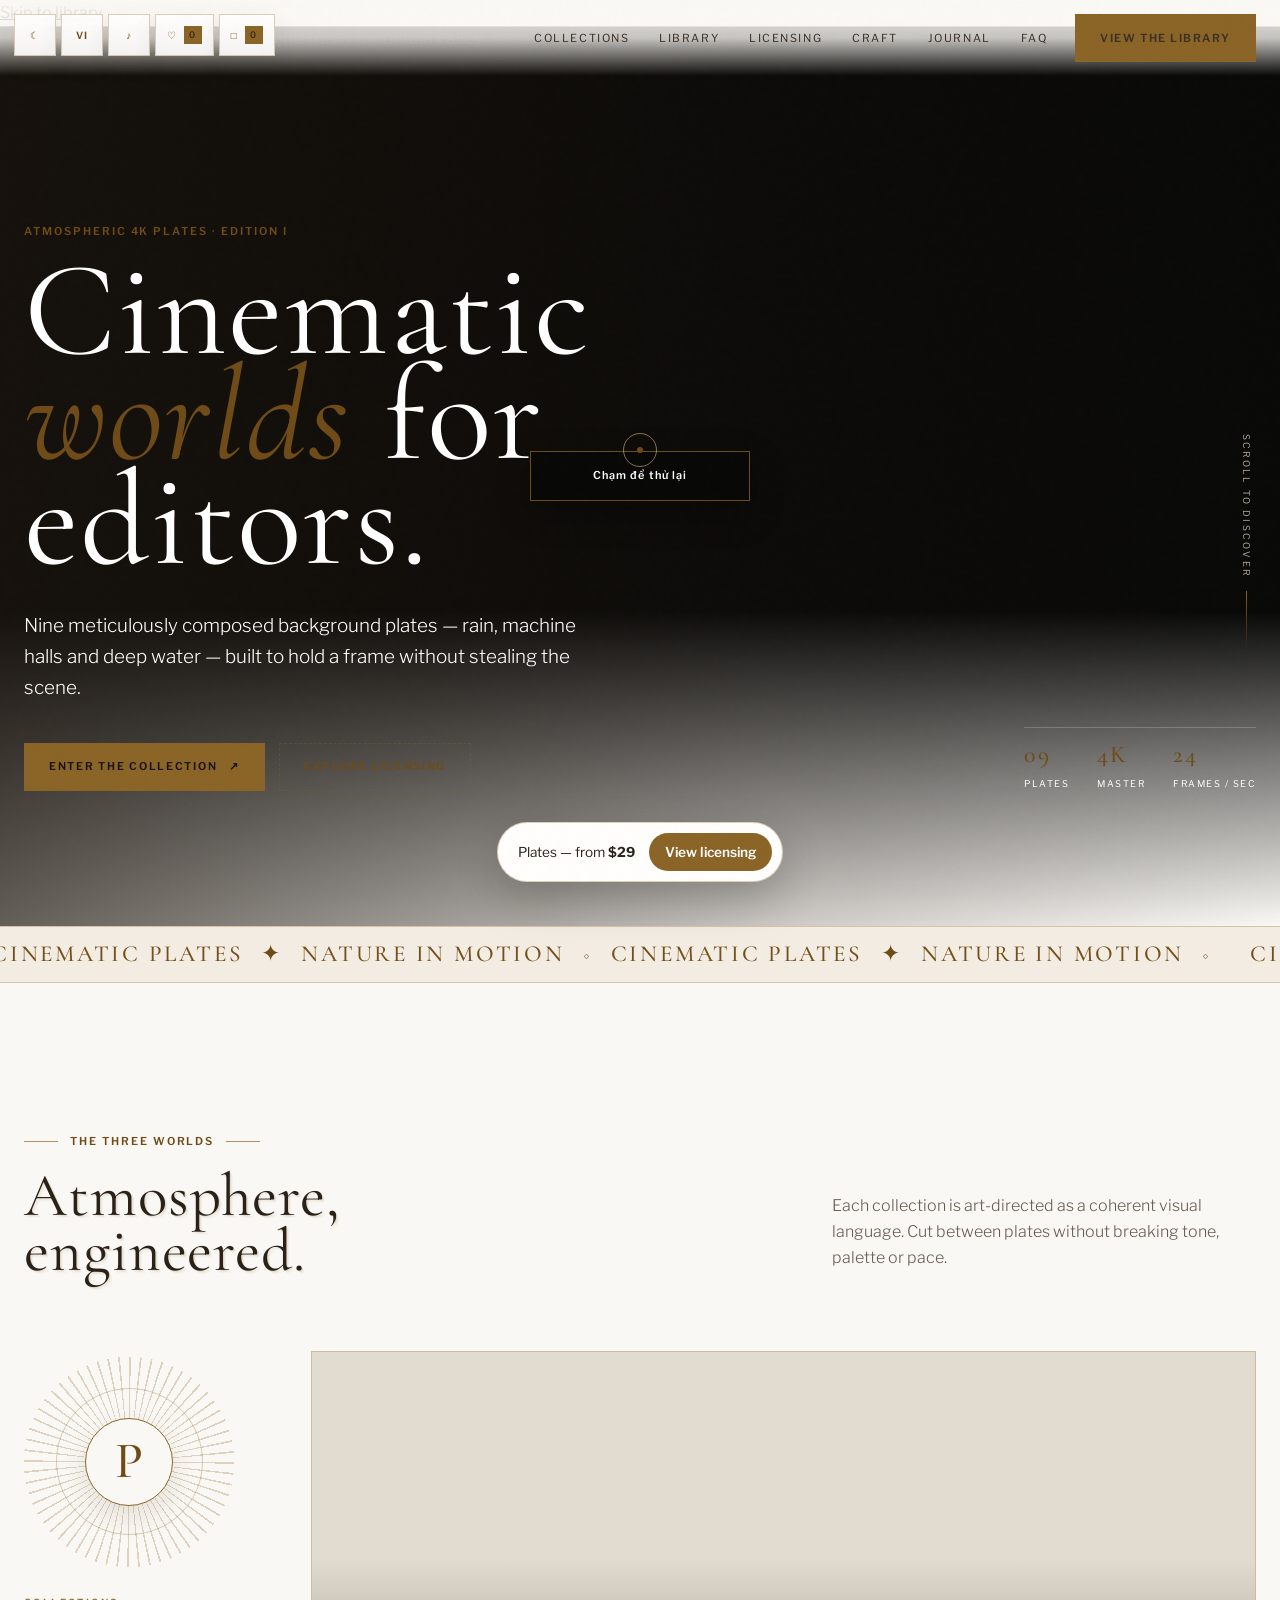
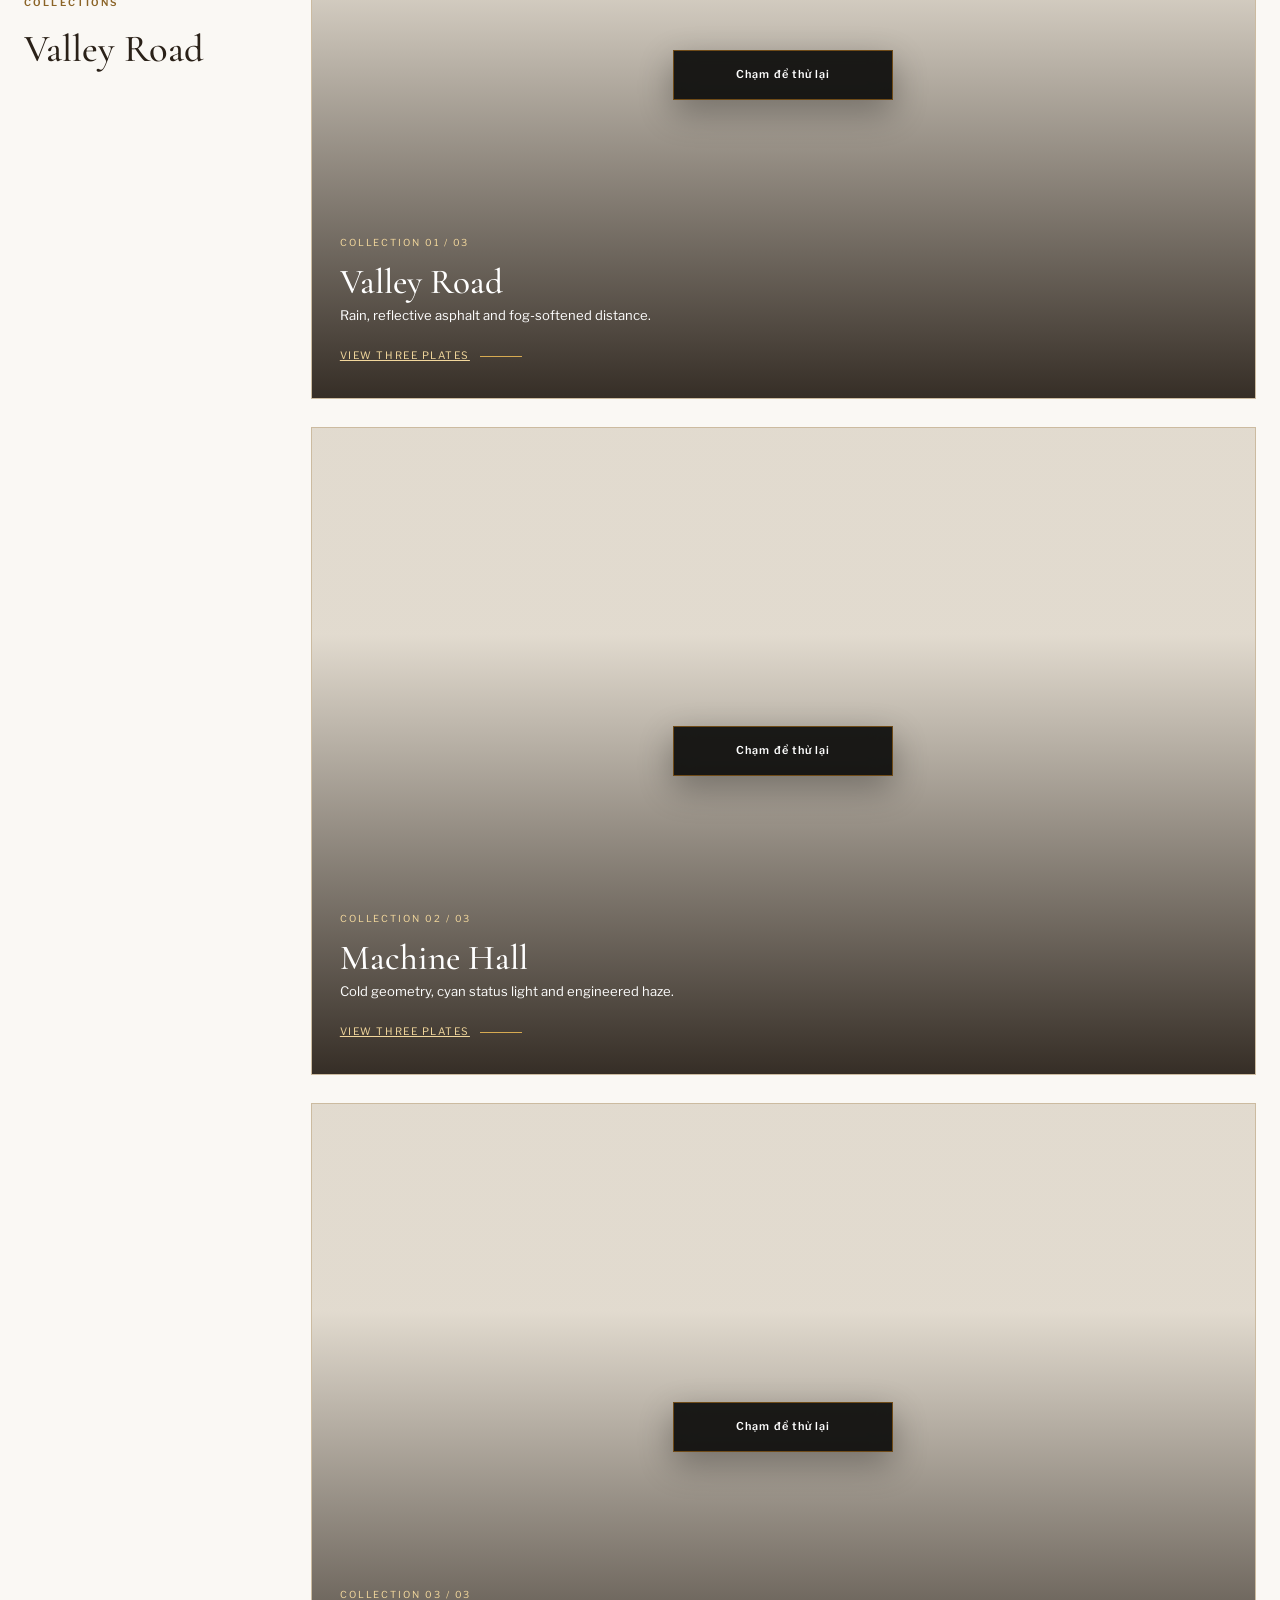
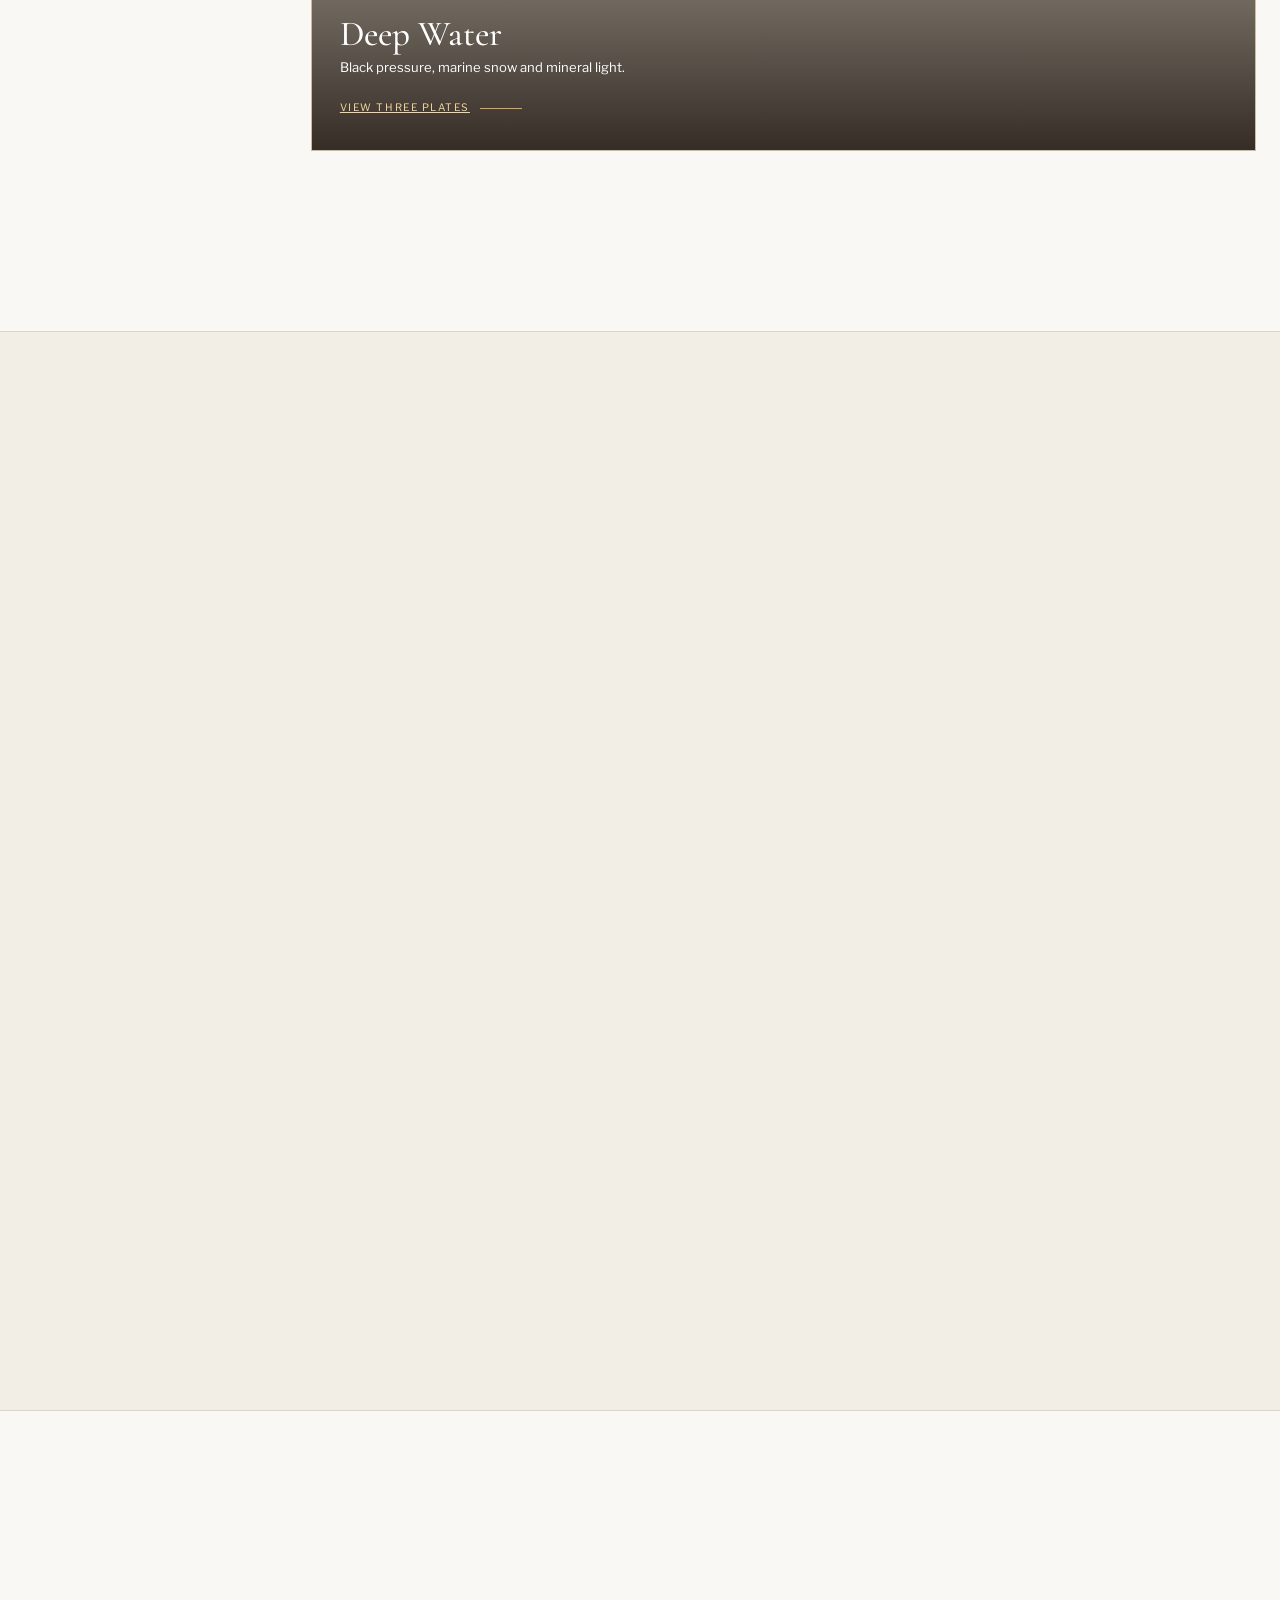
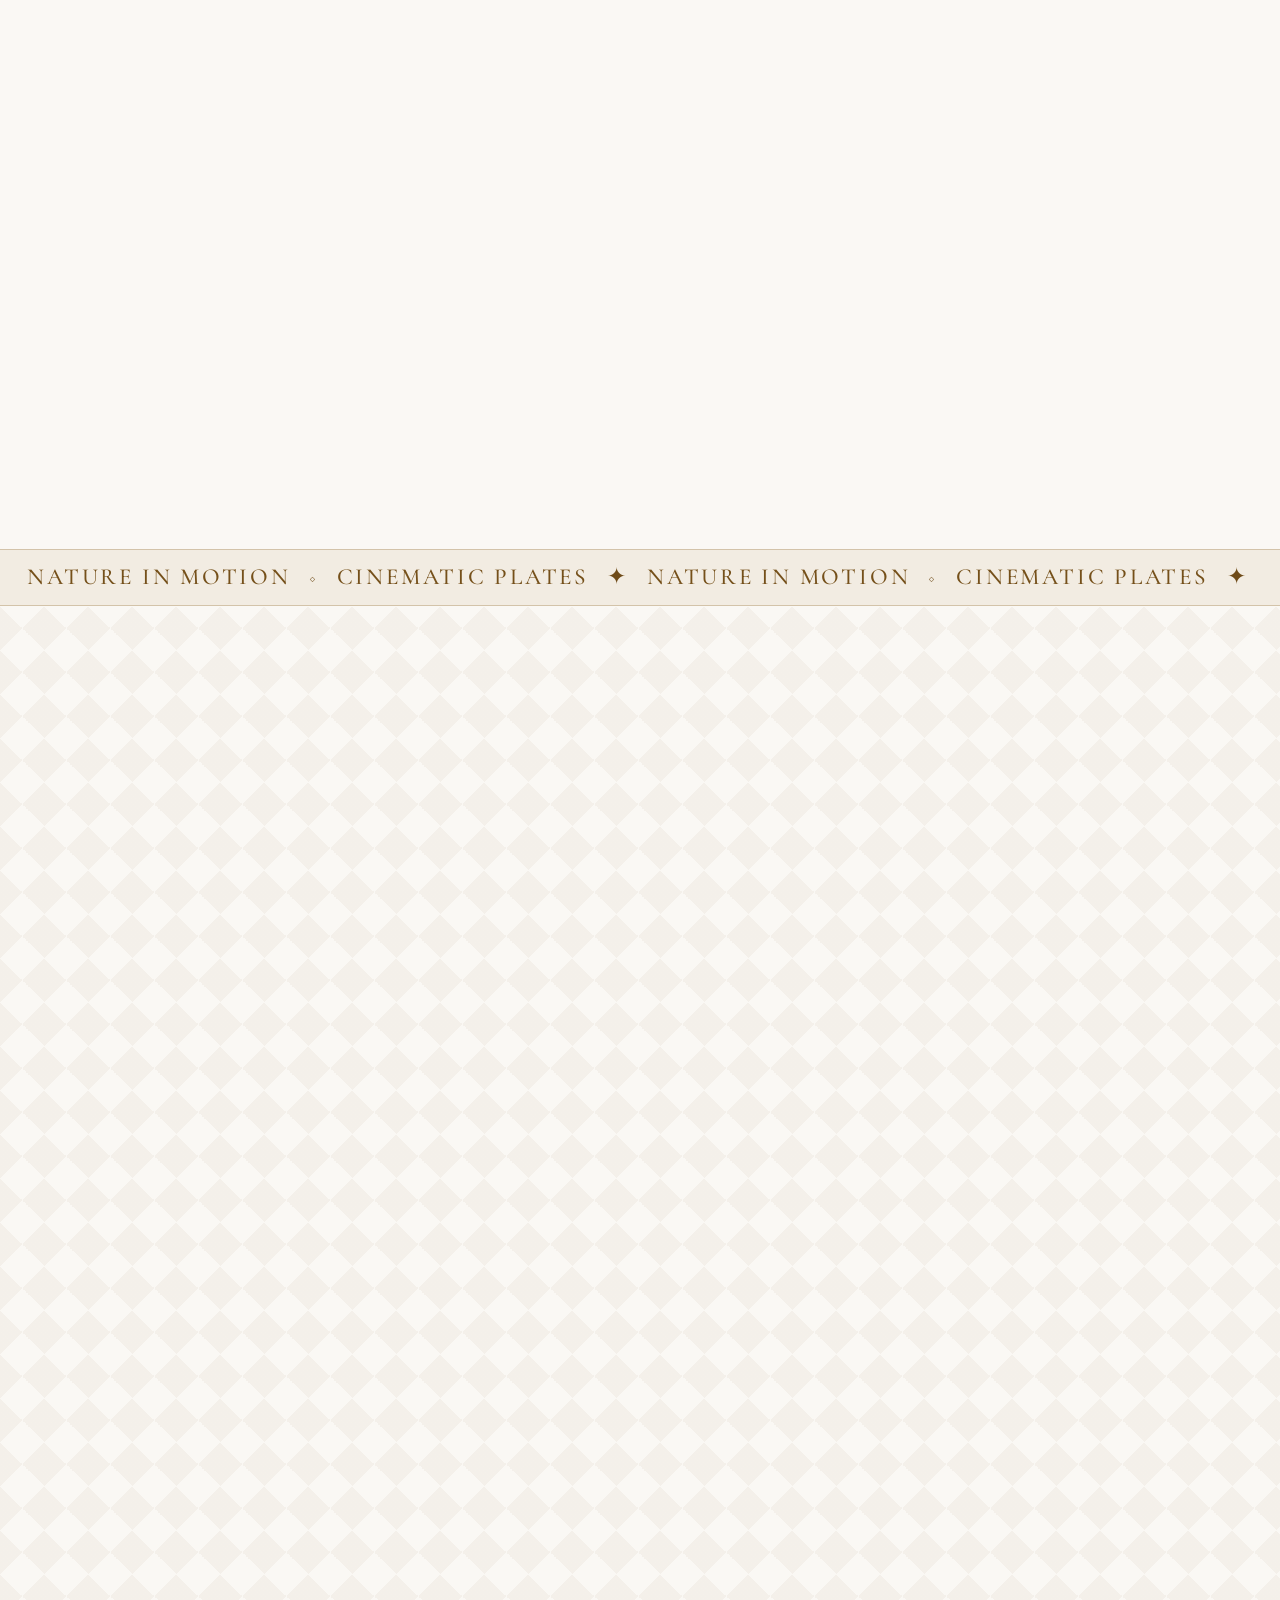
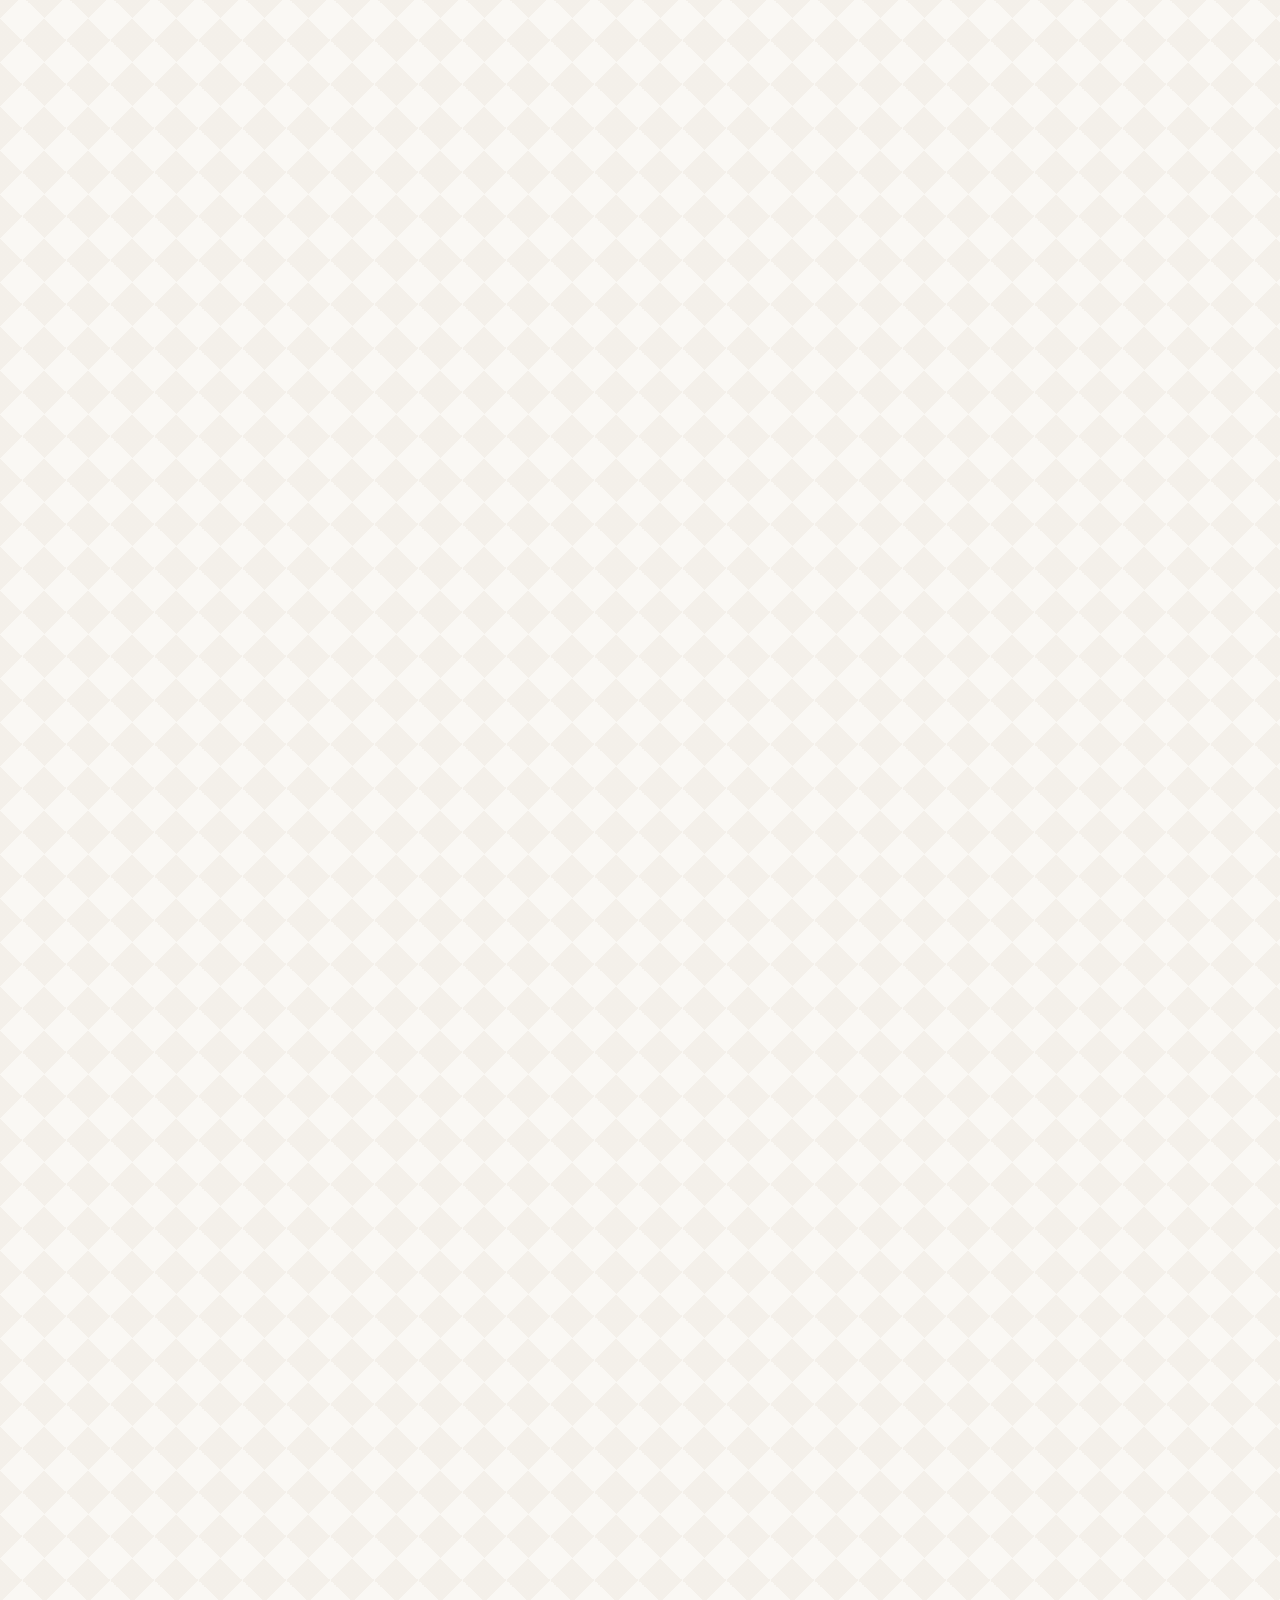
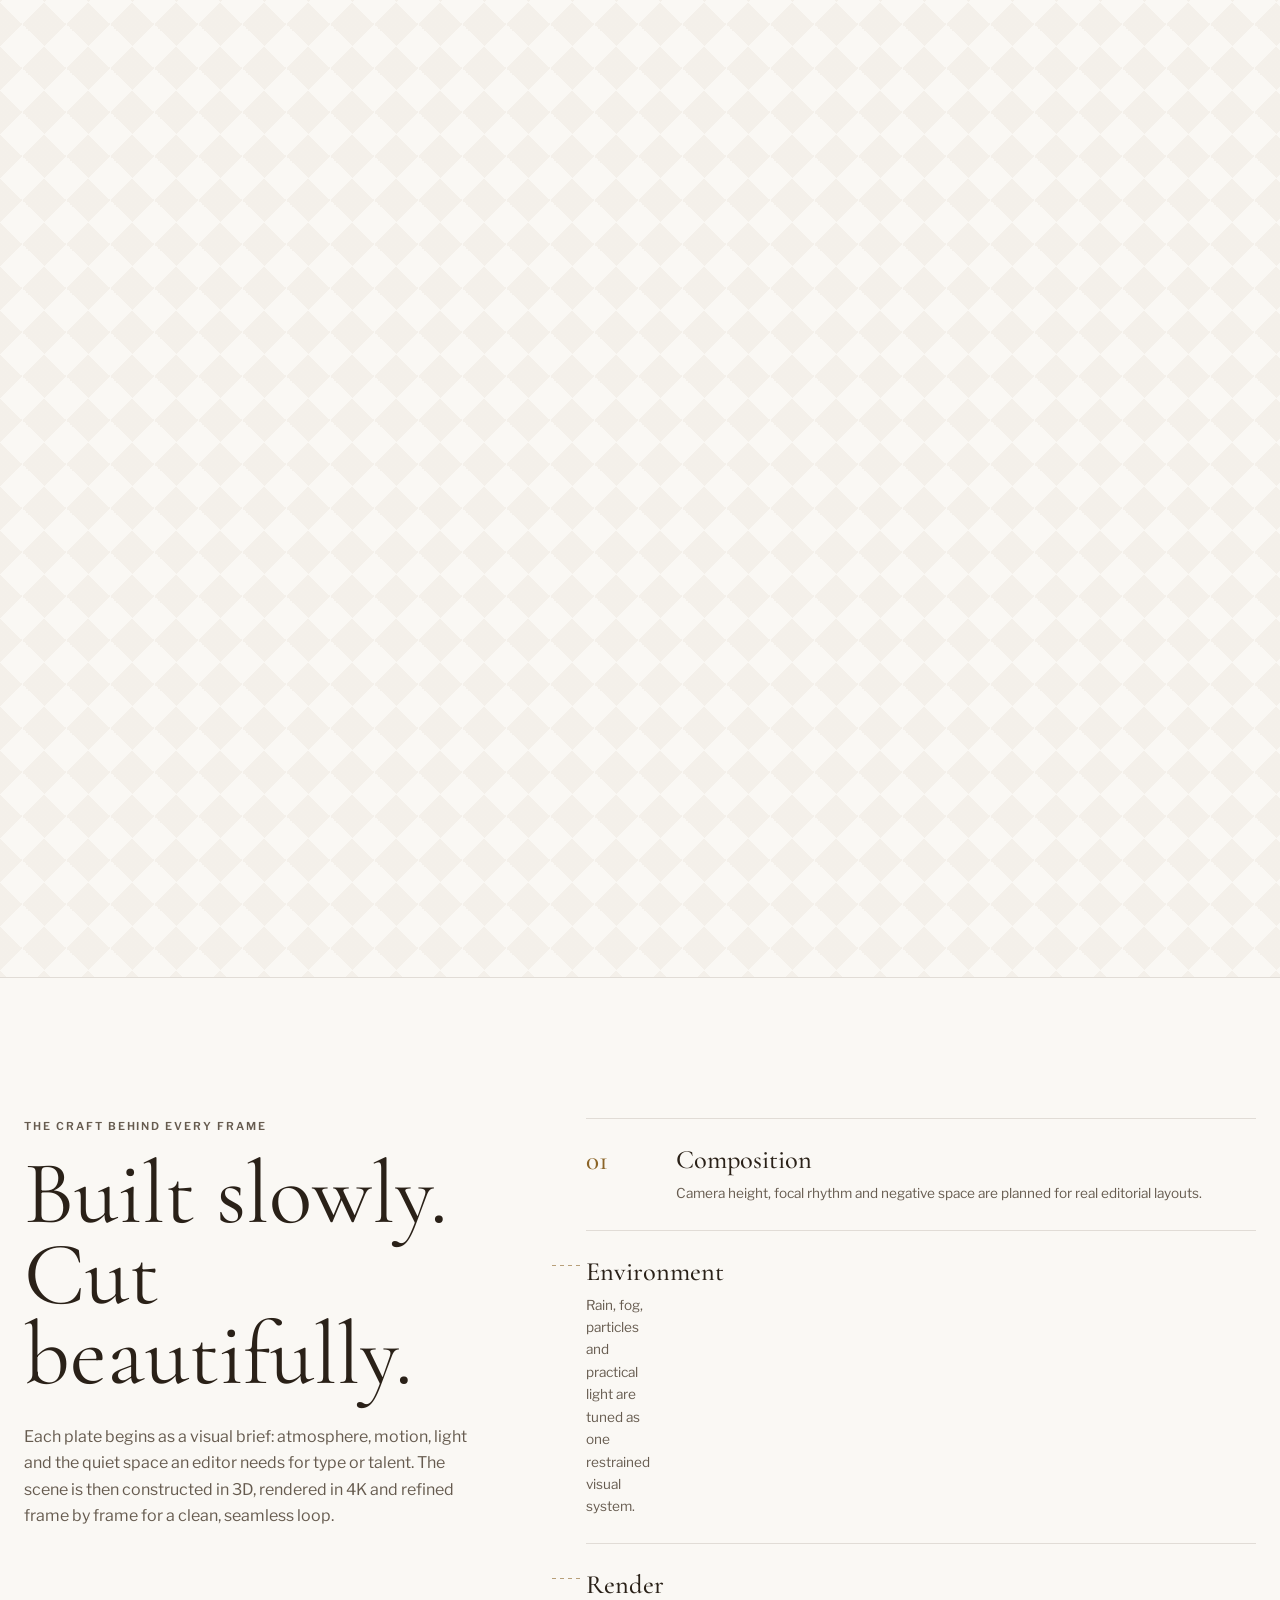
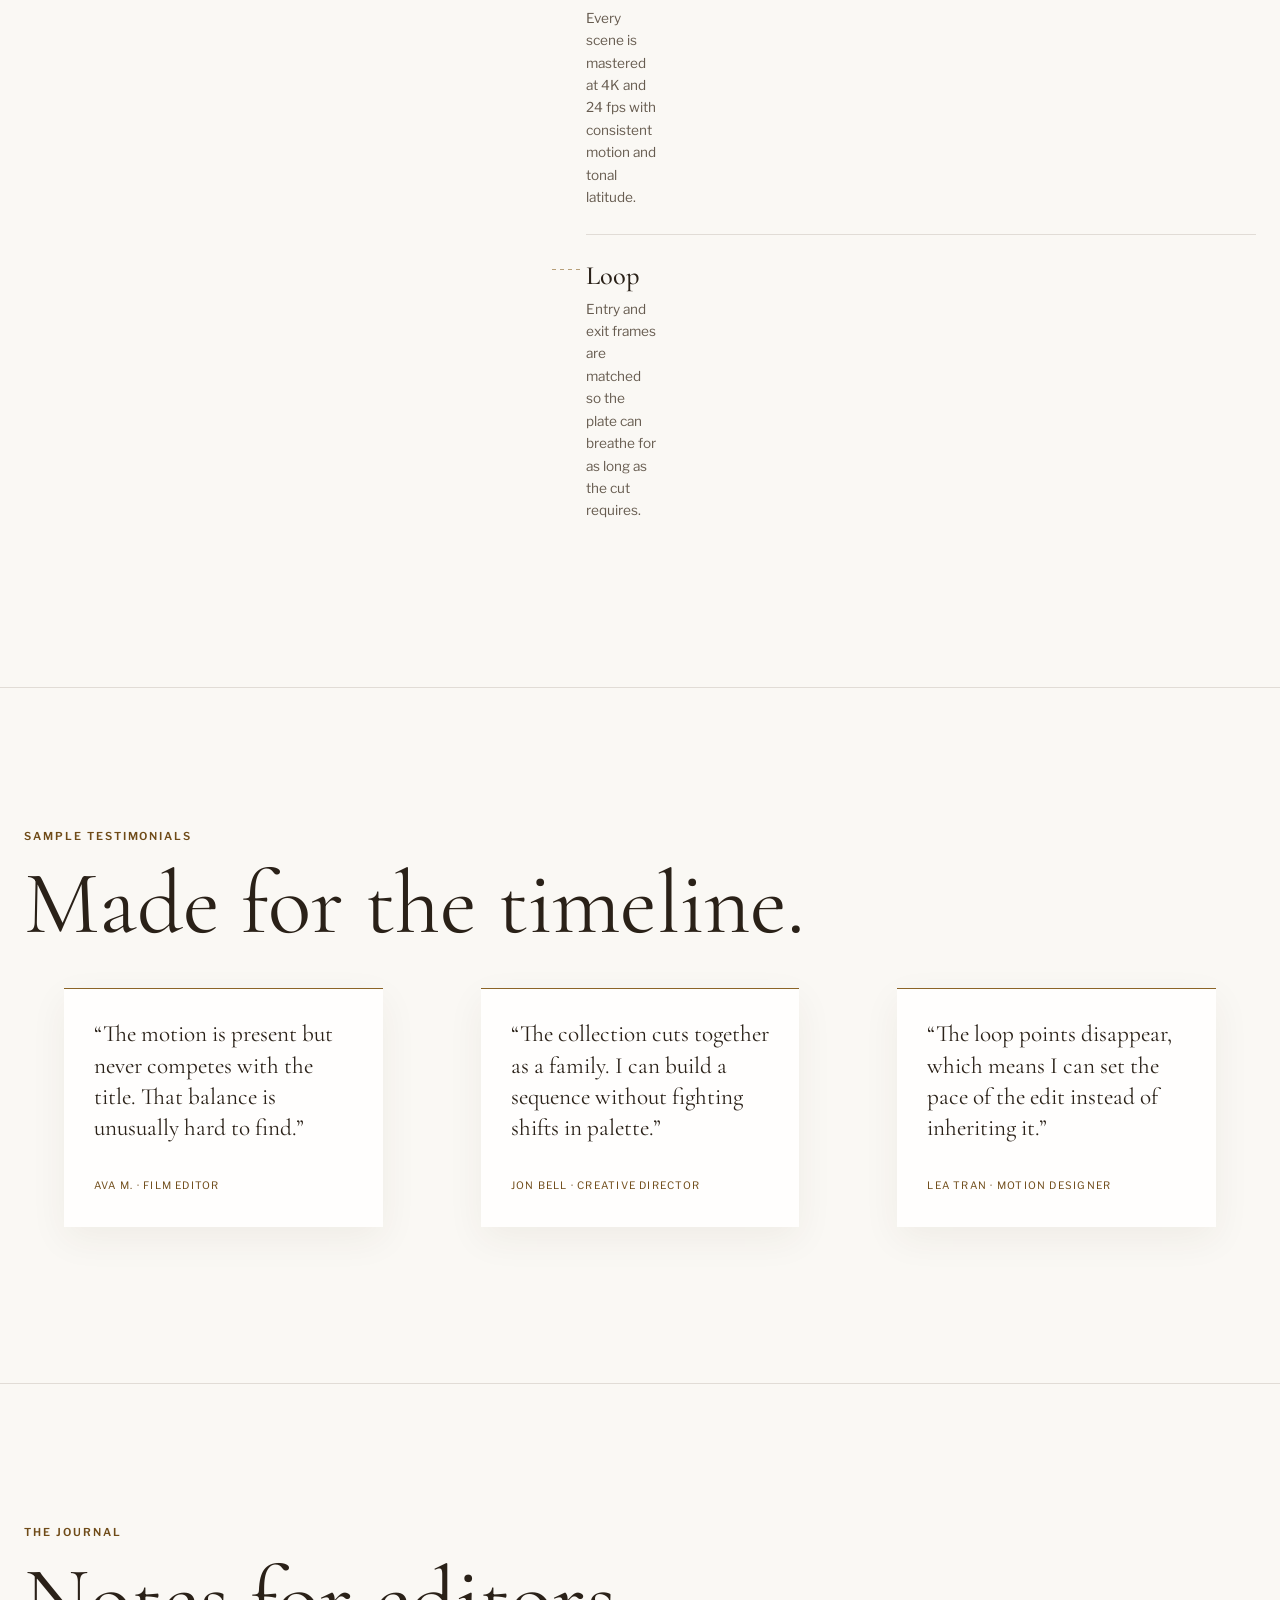
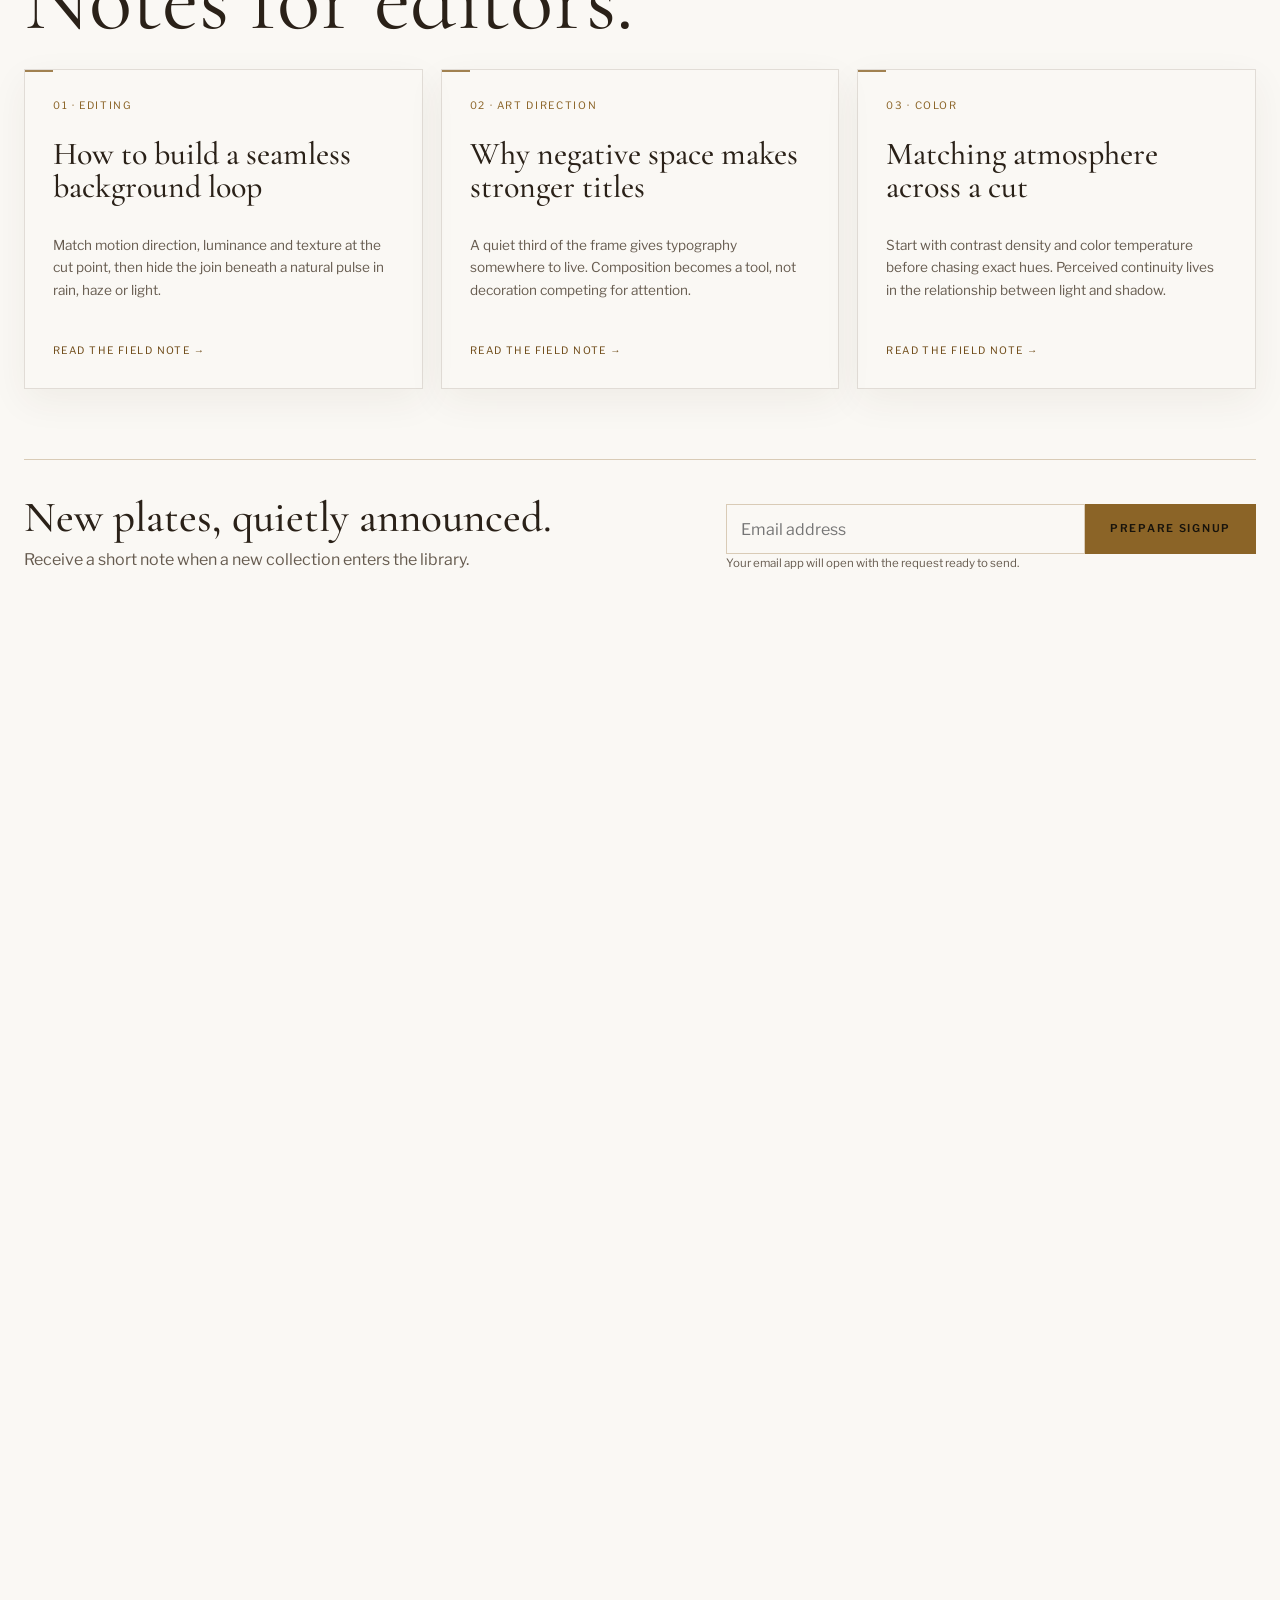
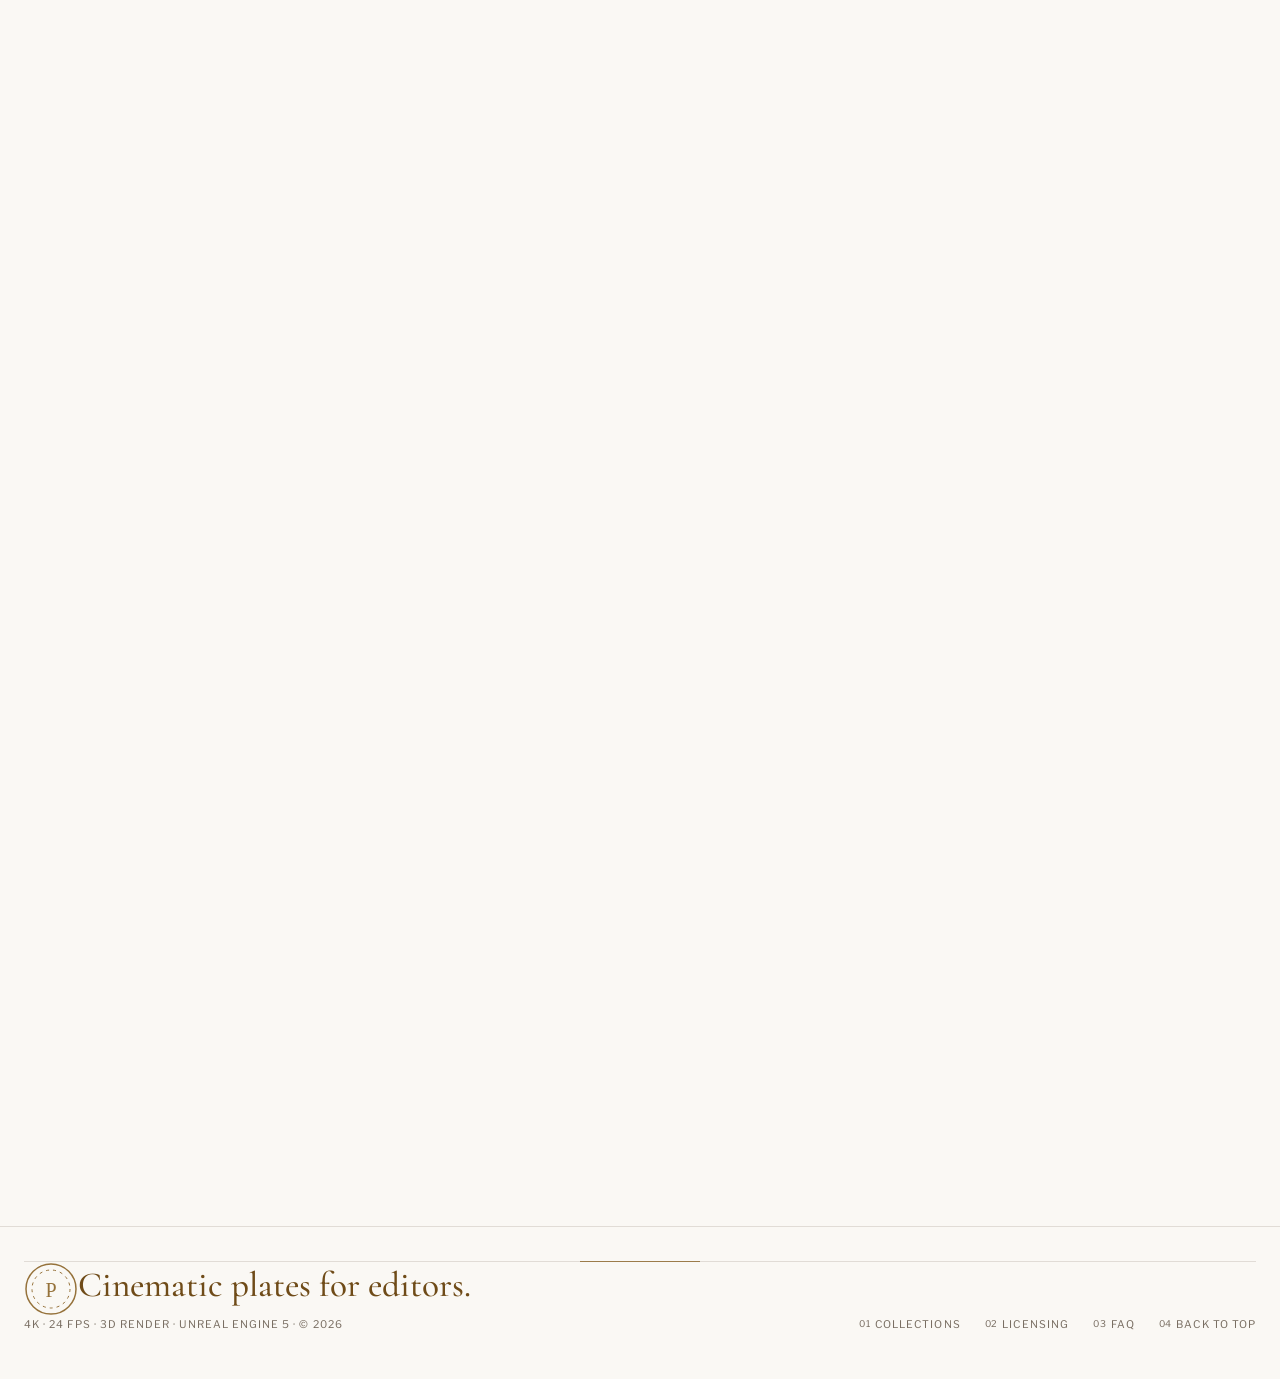
==== index.html @ 19893f73 "Plates batch #32: wire hunter32.css/js (100 improvements)" ====
<!doctype html>
<html lang="en" data-theme="light">
<head>
<meta charset="utf-8">
<meta name="viewport" content="width=device-width,initial-scale=1,viewport-fit=cover">
<meta name="color-scheme" content="light dark">
<meta name="theme-color" content="#faf8f4">
<link rel="manifest" href="assets/manifest.webmanifest">
<link rel="apple-touch-icon" href="https://files.catbox.moe/y71ohm.png">
<script>!function(){var a=document.documentElement,t=navigator.userAgent||"",i=navigator.userAgentData&&navigator.userAgentData.platform||navigator.platform||"",s=navigator.maxTouchPoints||0;a.classList.add("js");var e=/iPad|iPhone|iPod/i.test(t)||/Mac/i.test(i)&&s>1,o=/Android/i.test(t),n="linux";e?n="ios":o?n="android":/Win/i.test(i)||/Windows/i.test(t)?n="windows":/Mac/i.test(i)||/Macintosh/i.test(t)?n="macos":/Linux|X11/i.test(i+" "+t)&&(n="linux"),a.classList.add("os-"+n),(s>0||matchMedia("(pointer:coarse)").matches)&&a.classList.add("touch-device");var r=navigator.hardwareConcurrency||8,d=navigator.deviceMemory||8;(r<=4||d<=4)&&a.classList.add("low-power"),(r<=2||d<=2)&&a.classList.add("very-low-power")}();
</script>
<link rel="icon" href="data:,">
<title>Plates — Cinematic Backgrounds</title>
<meta name="description" content="A curated collection of cinematic 4K background plates: rain, machine halls and deep water, rendered in 3D for editors.">
<link rel="preconnect" href="https://fonts.googleapis.com">
<link rel="preconnect" href="https://fonts.gstatic.com" crossorigin>
<link href="https://fonts.googleapis.com/css2?family=Cormorant+Garamond:ital,wght@0,400;0,500;0,600;1,400&family=Libre+Franklin:wght@300;400;500;600&display=swap" rel="stylesheet">
<link rel="preload" as="image" href="https://files.catbox.moe/9992su.jpg" fetchpriority="high">

<style>:root{--bg:#11110f;--bg-2:#171612;--panel:#1c1b17;--panel-2:#24221c;--ink:#f4efe4;--muted:#aaa294;--faint:#777064;--gold:#d5b776;--gold-2:#f0dca8;--line:rgba(213,183,118,.22);--line-soft:rgba(244,239,228,.1);--shadow:rgba(0,0,0,.48);--serif:"Cormorant Garamond",Georgia,serif;--sans:"Libre Franklin",Helvetica,sans-serif;--ease:cubic-bezier(.2,.75,.25,1);--max:1240px;color-scheme:dark}@media(prefers-color-scheme:dark){:root{--bg:#080807;--bg-2:#0f0f0d;--panel:#151410;--panel-2:#1d1b16;--ink:#f6f0e4;--muted:#aaa294;--shadow:rgba(0,0,0,.62)}}*{box-sizing:border-box}html{scroll-behavior:smooth;scroll-padding-top:80px}html.lenis{height:auto}.lenis.lenis-smooth{scroll-behavior:auto}.lenis.lenis-stopped{overflow:hidden}html.os-ios,html.os-macos{--sans:-apple-system,BlinkMacSystemFont,"SF Pro Text","SF Pro Display","Helvetica Neue",sans-serif}html.os-android{--sans:Roboto,"Noto Sans",sans-serif}html.os-windows{--sans:"Segoe UI",Tahoma,sans-serif}body{margin:0;background:var(--bg);color:var(--ink);font-family:var(--sans);font-size:16px;line-height:1.65;-webkit-font-smoothing:antialiased;overflow-x:hidden}body::before{content:"";position:fixed;inset:0;z-index:999;pointer-events:none;opacity:.045;background-image:url("data:image/svg+xml,%3Csvg viewBox='0 0 160 160' xmlns='http://www.w3.org/2000/svg'%3E%3Cfilter id='n'%3E%3CfeTurbulence type='fractalNoise' baseFrequency='.82' numOctaves='3' stitchTiles='stitch'/%3E%3C/filter%3E%3Crect width='100%25' height='100%25' filter='url(%23n)' opacity='.72'/%3E%3C/svg%3E")}::selection{background:var(--gold);color:#15120b}a{color:inherit}button,input{font:inherit}button{color:inherit}.shell{width:min(var(--max),calc(100% - 48px));margin:auto}.eyebrow{margin:0 0 18px;color:var(--gold-2);font-size:.68rem;font-weight:600;letter-spacing:.24em;text-transform:uppercase}.rule{height:1px;background:linear-gradient(90deg,var(--gold),transparent 75%)}#progress{position:fixed;z-index:300;top:0;left:0;width:100%;height:2px;transform:scaleX(0);transform-origin:left;background:linear-gradient(90deg,#9b7636,var(--gold-2));box-shadow:0 0 14px rgba(213,183,118,.7)}#preloader{position:fixed;inset:0;z-index:1000;display:grid;place-items:center;background:#080807;transition:opacity .6s var(--ease)}.loaded #preloader{opacity:0;visibility:hidden;pointer-events:none}.loader-inner{text-align:center;width:min(360px,70vw)}.loader-line{height:1px;background:#2b261c;margin:24px 0;overflow:hidden}.loader-line span{display:block;height:100%;width:100%;background:var(--gold);transform:scaleX(0);transform-origin:left;animation:loader-sweep 1.1s var(--ease) infinite}.loader-label{font-size:.62rem;letter-spacing:.32em;text-transform:uppercase;color:#8f8778}@keyframes loader-sweep{50%{transform:scaleX(1);transform-origin:left}51%{transform-origin:right}100%{transform:scaleX(0);transform-origin:right}}.cursor-dot,.cursor-ring{position:fixed;top:0;left:0;border-radius:50%;pointer-events:none;z-index:1100;display:none;transform:translate3d(var(--cx,0),var(--cy,0),0) scale(var(--cs,1));transition:opacity .2s}.cursor-dot{width:6px;height:6px;background:var(--gold-2)}.cursor-ring{width:34px;height:34px;border:1px solid rgba(213,183,118,.6)}.cursor-ring.active{--cs:1.7;background:rgba(213,183,118,.08)}@media(pointer:fine){.cursor-dot,.cursor-ring{display:block}a,body,button{cursor:none}}.nav{position:fixed;z-index:200;top:0;left:0;right:0;padding-top:env(safe-area-inset-top);background:linear-gradient(180deg,rgba(8,8,7,.9),rgba(8,8,7,.64),transparent);transition:transform .45s var(--ease)}.nav.hide{transform:translateY(-110%)}.nav-inner{width:min(var(--max),calc(100% - 48px));height:76px;margin:auto;display:flex;align-items:center;justify-content:flex-end;gap:28px}.nav-links{display:flex;gap:30px;align-items:center}.nav a{text-decoration:none;font-size:.69rem;letter-spacing:.14em;text-transform:uppercase;color:rgba(246,240,228,.72);position:relative}.nav-links a::after{content:"";position:absolute;left:0;bottom:-7px;width:100%;height:1px;background:var(--gold);transform:scaleX(0);transform-origin:right;transition:transform .4s var(--ease)}.nav-links a:hover::after{transform:scaleX(1);transform-origin:left}.menu-btn{display:none;background:0 0;border:0;padding:10px;font-size:.7rem;letter-spacing:.14em;text-transform:uppercase}.btn{display:inline-flex;align-items:center;justify-content:center;gap:12px;min-height:48px;padding:0 24px;border:1px solid var(--gold);background:var(--gold);color:#17130c;text-decoration:none;text-transform:uppercase;font-size:.67rem;font-weight:600;letter-spacing:.16em;position:relative;overflow:hidden;transition:transform .35s var(--ease)}.btn::before{content:"";position:absolute;inset:0;background:#15130e;transform:translateY(102%);transition:transform .4s var(--ease)}.btn i,.btn span{position:relative;z-index:2;font-style:normal}.btn:hover{color:var(--gold-2);box-shadow:0 0 28px rgba(213,183,118,.2)}.btn:hover::before{transform:none}.btn.ghost{background:0 0;color:var(--gold-2);border-color:var(--line)}.btn.ghost::before{background:rgba(213,183,118,.09)}@media(hover:hover) and (pointer:fine){html:not(.touch-device):not(.low-power) .btn::after{content:"";position:absolute;z-index:1;top:-55%;left:-42%;width:24%;height:210%;pointer-events:none;opacity:.32;background:linear-gradient(90deg,transparent,rgba(255,236,190,.76),rgba(244,210,139,.42),transparent);transform:translate3d(-210%,0,0) skewX(-18deg);transition:transform .62s cubic-bezier(.22,.72,.25,1);will-change:transform}html:not(.touch-device):not(.low-power) .btn:hover::after{transform:translate3d(720%,0,0) skewX(-18deg)}}@media(prefers-reduced-motion:reduce){.btn::after{content:none!important;display:none!important}}html.os-android .btn,html.os-android button{position:relative;overflow:hidden}html.os-android .ripple-wave{position:absolute;z-index:2;width:14px;height:14px;border-radius:50%;pointer-events:none;background:rgba(255,255,255,.32);transform:translate(-50%,-50%) scale(0);animation:android-ripple .48s ease-out forwards}@keyframes android-ripple{to{transform:translate(-50%,-50%) scale(14);opacity:0}}html.touch-device{scroll-padding-top:calc(64px + env(safe-area-inset-top))}html.touch-device *{-webkit-tap-highlight-color:transparent}html.touch-device a,html.touch-device button,html.touch-device summary{display:inline-flex;align-items:center;min-height:44px;touch-action:manipulation}html.touch-device .cursor-dot,html.touch-device .cursor-ring{display:none!important}html.touch-device .clip-card:hover img,html.touch-device .collection:hover img{transform:none;filter:saturate(.72)}html.touch-device .clip-card:hover{transform:none}html.touch-device .clip-card:active img,html.touch-device .collection:active img{filter:saturate(.96)}html.low-power #particles{display:none!important}html.low-power .hero-media img{animation:none}html.low-power .hero-media::before,html.low-power .stack-panel::before{display:none!important}html.low-power .stack-panel{border-color:rgba(213,183,118,.58)}html.os-ios .nav-inner{padding-left:max(24px,env(safe-area-inset-left));padding-right:max(24px,env(safe-area-inset-right))}html.os-ios footer{padding-bottom:calc(44px + env(safe-area-inset-bottom))}@media(hover:none){.btn:hover{color:#17130c;box-shadow:none}.btn.ghost:hover{color:var(--gold-2)}.btn:hover::before{transform:translateY(102%)}.btn:active::before{transform:none}.btn:active{color:var(--gold-2)}.collection:hover img{transform:none;filter:saturate(.72)}.clip-card:hover .clip-visual{border-color:var(--line-soft);box-shadow:none}}.hero{min-height:100svh;position:relative;display:grid;align-items:end;overflow:hidden}.hero-media{position:absolute;inset:0;clip-path:inset(0 round 0);background:#090908}.hero-media img,.hero-media video{width:100%;height:100%;object-fit:cover;filter:saturate(.78) contrast(1.08)}.hero-media img{transform:scale(1.08);animation:kenburns 18s ease-in-out infinite alternate}.hero-media video{position:absolute;inset:0;z-index:1;opacity:0;transition:opacity .55s var(--ease)}.hero-media video.is-ready{opacity:1}.hero-media::before{content:"";position:absolute;inset:0;z-index:2;pointer-events:none;opacity:.05;background-image:url("data:image/svg+xml,%3Csvg width='160' height='160' viewBox='0 0 160 160' xmlns='http://www.w3.org/2000/svg'%3E%3Cfilter id='film'%3E%3CfeTurbulence type='fractalNoise' baseFrequency='.78' numOctaves='3' seed='17' stitchTiles='stitch'/%3E%3C/filter%3E%3Crect width='100%25' height='100%25' filter='url(%23film)' opacity='.78'/%3E%3C/svg%3E");background-repeat:repeat;background-size:160px 160px}.hero-media::after{z-index:2}.hero-media img{position:relative;z-index:0}@keyframes kenburns{to{transform:scale(1.2) translate3d(-1.5%,1%,0)}}.hero-media::after{content:"";position:absolute;inset:0;background:linear-gradient(90deg,rgba(5,6,6,.8) 0,rgba(5,6,6,.38) 55%,rgba(5,6,6,.1)),linear-gradient(0deg,var(--bg) 0,transparent 34%,rgba(0,0,0,.22) 100%)}#particles{position:absolute;inset:0;width:100%;height:100%;z-index:1;pointer-events:none;opacity:.8}.hero-content{position:relative;z-index:2;width:min(var(--max),calc(100% - 48px));margin:auto;padding:170px 0 12vh}.hero-copy{max-width:820px}.hero h1{margin:0;font:400 clamp(4.6rem,10.5vw,9.6rem)/.78 var(--serif);letter-spacing:-.045em;text-wrap:balance}.hero h1 em{font-weight:400;color:var(--gold-2)}.hero-sub{max-width:560px;margin:36px 0 40px;color:#c4bcae;font-size:clamp(.98rem,1.6vw,1.18rem);font-weight:300}.hero-actions{display:flex;gap:14px;flex-wrap:wrap}.hero-index{position:absolute;right:0;bottom:12vh;display:grid;grid-template-columns:repeat(3,auto);gap:28px;border-top:1px solid rgba(255,255,255,.2);padding-top:15px;color:#c9c1b3}.hero-index strong{font:500 1.5rem/1 var(--serif);color:var(--gold-2)}.hero-index span{display:block;font-size:.58rem;letter-spacing:.16em;text-transform:uppercase;margin-top:6px}.scroll-cue{position:absolute;right:2px;top:45%;writing-mode:vertical-rl;font-size:.58rem;letter-spacing:.24em;text-transform:uppercase;color:#afa798}.scroll-cue::after{content:"";display:inline-block;width:1px;height:58px;background:linear-gradient(var(--gold),transparent);margin-top:14px}.marquee{overflow:hidden;border-block:1px solid var(--line-soft);background:#080807;padding:16px 0}.marquee-track{display:flex;width:max-content}.marquee-segment{flex:none;white-space:nowrap;padding-right:1.7rem;font:500 clamp(1.05rem,1.8vw,1.45rem)/1 var(--serif);letter-spacing:.12em;text-transform:uppercase;color:var(--gold)}.marquee-segment b{color:var(--gold-2);font-weight:400;margin:0 .65rem}.btn-magnetic{transition:transform .35s var(--ease)}.section{padding:150px 0}.contact,.faq,.fly-section,.section,.stack-zone{content-visibility:auto;contain-intrinsic-size:900px}.motion-reveal{opacity:0;transform:translate3d(0,38px,0);transition:opacity .85s var(--ease),transform .85s var(--ease)}.motion-reveal.is-visible{opacity:1;transform:translate3d(0,0,0)}.section-head{display:grid;grid-template-columns:minmax(0,1.25fr) minmax(260px,.75fr);gap:8vw;align-items:end;margin-bottom:72px}.section h2{margin:0;font:400 clamp(3.2rem,7vw,6.4rem)/.9 var(--serif);letter-spacing:-.04em;max-width:11ch}.section-copy{margin:0 0 7px;color:var(--muted);font-weight:300;max-width:47ch}.split-word{display:inline-block;transform-style:preserve-3d}.collections{padding-bottom:180px}.collections-stage{display:grid;grid-template-columns:minmax(210px,.34fr) minmax(0,1.66fr);gap:clamp(34px,6vw,88px);align-items:start}.collections-dial{--dial-progress:0;--dial-index:0;--dial-rotation:0deg;position:sticky;top:112px;display:grid;gap:28px;align-content:start;padding-top:6px;z-index:4}.dial-face{position:relative;width:min(100%,210px);aspect-ratio:1;border-radius:50%;background:repeating-conic-gradient(from -90deg,rgba(139,100,39,.26) 0 1deg,transparent 1deg 6deg)}.dial-fill{position:absolute;inset:0;border-radius:inherit;background:repeating-conic-gradient(from -90deg,var(--gold) 0 1deg,transparent 1deg 6deg);-webkit-mask:conic-gradient(from -90deg,#000 calc(var(--dial-progress)*1turn),transparent 0),radial-gradient(farthest-side,transparent calc(100% - 10px),#000 calc(100% - 9px));-webkit-mask-composite:source-in;mask:conic-gradient(from -90deg,#000 calc(var(--dial-progress)*1turn),transparent 0),radial-gradient(farthest-side,transparent calc(100% - 10px),#000 calc(100% - 9px));mask-composite:intersect}.dial-face::after{content:"";position:absolute;inset:15%;border:1px solid var(--line);border-radius:50%}.dial-medallion{position:absolute;inset:29%;display:grid;place-items:center;border-radius:50%;border:1px solid var(--gold);background:var(--bg);box-shadow:0 10px 28px var(--shadow);transform:rotate(var(--dial-rotation));transition:transform .15s linear}.dial-medallion span{font:500 clamp(2rem,4vw,3.2rem)/1 var(--serif);color:var(--gold-2)}.dial-copy{display:grid;gap:10px}.dial-kicker{font-size:.61rem;font-weight:600;letter-spacing:.22em;text-transform:uppercase;color:var(--gold)}.dial-name-window{height:56px;overflow:hidden}.dial-name-track{transform:translate3d(0,calc(var(--dial-index)*-56px),0);transition:transform .65s var(--ease)}.dial-name-track span{height:56px;display:flex;align-items:center;font:500 clamp(1.85rem,3vw,2.6rem)/1 var(--serif);color:var(--ink)}.dial-static-list{display:none;list-style:none;padding:0;margin:0;gap:8px}.dial-static-list li{font:500 1.35rem/1.1 var(--serif);color:var(--ink)}.dial-static-list li::before{content:"0" counter(list-item);display:inline-block;width:28px;font:500 .58rem var(--sans);letter-spacing:.12em;color:var(--gold)}.collections-stage .collection-grid{grid-template-columns:1fr;gap:28px}.collections-stage .collection{min-height:min(72vh,720px)}.collection-grid{display:grid;grid-template-columns:repeat(3,1fr);gap:18px}.collection{position:relative;min-height:580px;overflow:hidden;border:1px solid var(--line-soft);background:#111}.collection img,.collection-video{position:absolute;inset:-8%;width:116%;height:116%;object-fit:cover;filter:saturate(.78);transition:transform .8s var(--ease),opacity .5s var(--ease)}.collection-video{z-index:1;opacity:0;pointer-events:none}.collection-video.is-ready{opacity:1}.inline-video-prompt{position:absolute;z-index:4;right:14px;top:14px;min-height:42px;padding:0 13px;border:1px solid rgba(255,255,255,.28);background:rgba(8,8,7,.72);color:#fff;font-size:.6rem;letter-spacing:.12em;text-transform:uppercase;backdrop-filter:blur(9px)}.inline-video-prompt[hidden]{display:none}.inline-video-prompt.error-state,.video-retry{position:absolute;z-index:6;left:50%;right:auto;top:50%;transform:translate(-50%,-50%);min-width:min(220px,calc(100% - 30px));min-height:50px;padding:0 18px;border:1px solid var(--gold-2);background:rgba(8,8,7,.9);color:#fff;font-size:.68rem;font-weight:600;letter-spacing:.1em;text-transform:none;white-space:nowrap;box-shadow:0 12px 34px rgba(0,0,0,.32);backdrop-filter:blur(10px)}.video-retry[hidden]{display:none}.inline-video-prompt.error-state:active,.video-retry:active{background:var(--gold);color:#17130c}.collection::after{content:"";z-index:1;position:absolute;inset:0;background:linear-gradient(0deg,rgba(5,5,4,.92),rgba(5,5,4,.06) 65%)}.collection:hover .collection-video,.collection:hover img{transform:scale(1.045);filter:saturate(.98)}.collection-content{position:absolute;z-index:2;inset:auto 28px 30px}.collection-num{font-size:.6rem;letter-spacing:.2em;color:var(--gold-2)}.collection h3{margin:10px 0 5px;font:500 2.2rem/1 var(--serif)}.collection p{margin:0;color:#c3bbad;font-size:.82rem}.collection .view{margin-top:22px;display:inline-flex;gap:10px;align-items:center;color:var(--gold-2);font-size:.64rem;text-transform:uppercase;letter-spacing:.15em}.collection .view::after{content:"";width:42px;height:1px;background:var(--gold)}html.touch-device .collections-stage{display:block}html.touch-device .collections-dial{position:relative;top:auto;grid-template-columns:112px minmax(0,1fr);align-items:center;gap:24px;margin:-12px 0 38px;padding:0}html.touch-device .dial-face{width:112px}html.touch-device .dial-name-window{display:none}html.touch-device .dial-static-list{display:grid;grid-template-columns:repeat(3,minmax(0,1fr));gap:12px}html.touch-device .collections-stage .collection-grid{grid-template-columns:repeat(3,1fr);gap:18px}html.touch-device .collections-stage .collection{min-height:580px}.fly-section{min-height:120vh;display:grid;place-items:center;position:relative;overflow:hidden;border-block:1px solid var(--line-soft)}.fly-head{font:400 clamp(4rem,10vw,10rem)/.82 var(--serif);text-align:center;max-width:9ch;margin:0;position:relative;z-index:2}.fly-head em{color:var(--gold-2);font-weight:400}.fly-media{position:absolute;width:clamp(130px,18vw,280px);aspect-ratio:4/3;overflow:hidden;border:1px solid var(--line);box-shadow:0 30px 80px rgba(0,0,0,.5)}.fly-media img{width:100%;height:100%;object-fit:cover}.fly-a{left:5%;top:16%;transform:rotate(-7deg)}.fly-b{right:5%;top:23%;transform:rotate(6deg)}.fly-c{left:38%;bottom:8%;transform:rotate(-2deg)}.library{padding-top:160px}.library-tools{display:flex;align-items:center;justify-content:space-between;gap:24px;border-block:1px solid var(--line-soft);padding:18px 0;margin-bottom:42px}.filters{display:flex;flex-wrap:wrap;gap:4px}.filter{border:0;background:0 0;padding:8px 15px;color:var(--muted);font-size:.64rem;letter-spacing:.14em;text-transform:uppercase}.filter.active,.filter:hover{color:var(--gold-2)}.library-count{color:var(--faint);font-size:.7rem;letter-spacing:.12em;text-transform:uppercase}.clip-grid{display:grid;grid-template-columns:repeat(3,1fr);gap:54px 20px}.clip-card{min-width:0;position:relative}.clip-card,.collection{transform-style:preserve-3d}.tilt-target{transition:transform .42s var(--ease)}.clip-card.hidden{display:none}.clip-card:hover{transform:translateY(-10px)}.clip-visual{aspect-ratio:16/10;position:relative;overflow:hidden;background:#0d0d0c;border:1px solid var(--line-soft)}.clip-card:hover .clip-visual{border-color:rgba(213,183,118,.72);box-shadow:0 0 34px rgba(213,183,118,.11)}.clip-media-settle{position:absolute;inset:0;overflow:hidden}.clip-visual.blind-ready .clip-media-settle{transform:scale(1.06);will-change:transform}.clip-visual.blind-revealed .clip-media-settle{transform:scale(1);transition:transform .9s cubic-bezier(.22,1,.36,1)}.clip-visual .card-video,.clip-visual img{position:absolute;inset:0;width:100%;height:100%;object-fit:cover}.clip-visual img{transform:scale(1.03);transition:transform .8s var(--ease);filter:saturate(.74)}.clip-visual .card-video{z-index:1;display:block;opacity:0;filter:saturate(.78);transition:opacity .45s var(--ease),transform .8s var(--ease)}.clip-visual .card-video.is-ready{opacity:1}.clip-card:hover .card-video,.clip-card:hover img{transform:scale(1.095);filter:saturate(.95)}.clip-visual::after{content:"";position:absolute;z-index:2;inset:0;background:linear-gradient(0deg,rgba(0,0,0,.45),transparent 45%)}.js .blind-overlay{position:absolute;z-index:3;inset:0;display:grid;grid-template-rows:repeat(var(--blind-count,6),1fr);pointer-events:none;overflow:hidden;visibility:visible}.js .blind-slat{min-height:0;background:#faf7f0;border-bottom:1px solid rgba(139,100,39,.34);transform:scaleY(1);transform-origin:top;will-change:transform}.js .blind-revealed .blind-slat{transform:scaleY(0);transition:transform .55s cubic-bezier(.22,1,.36,1);transition-delay:var(--blind-delay,0ms)}.js .blind-overlay.is-finished{visibility:hidden}.clip-no{position:absolute;z-index:4;left:14px;top:14px;color:#d9d0c0;font-size:.57rem;letter-spacing:.18em}.preview-btn{position:absolute;z-index:4;inset:auto 14px 14px auto;border:1px solid rgba(255,255,255,.24);background:rgba(8,8,7,.55);color:#fff;padding:9px 13px;font-size:.58rem;letter-spacing:.15em;text-transform:uppercase;backdrop-filter:blur(10px);transition:transform .3s var(--ease)}.preview-btn:hover{background:var(--gold);color:#17130c}.clip-info{display:grid;grid-template-columns:1fr auto;gap:16px;padding-top:18px;border-top:1px solid transparent}.clip-info h3{margin:0;font:500 1.7rem/1 var(--serif)}.clip-info p{grid-column:1/-1;margin:0;color:var(--muted);font-size:.82rem;line-height:1.55}.clip-meta{font-size:.6rem;color:var(--gold);letter-spacing:.12em;text-transform:uppercase;margin-top:5px}@property --beam-angle{syntax:"<angle>";inherits:false;initial-value:0deg}@keyframes border-beam{to{--beam-angle:360deg}}.stack-zone{padding:170px 0 120px}.stack-wrap{display:grid;gap:0}.stack-panel{--beam-angle:0deg;position:sticky;top:95px;min-height:560px;border:1px solid rgba(213,183,118,.48);background:var(--panel);display:grid;grid-template-columns:.9fr 1.1fr;overflow:hidden;box-shadow:0 -22px 70px rgba(0,0,0,.28);margin-bottom:26vh;transform-origin:center top}.stack-panel::before{content:"";position:absolute;inset:0;z-index:3;padding:1px;pointer-events:none;background:conic-gradient(from var(--beam-angle),transparent 0deg,transparent 286deg,rgba(213,183,118,.14) 306deg,#f4dfa8 329deg,#c28d36 344deg,transparent 360deg);-webkit-mask:linear-gradient(#000 0 0) content-box,linear-gradient(#000 0 0);-webkit-mask-composite:xor;mask:linear-gradient(#000 0 0) content-box,linear-gradient(#000 0 0);mask-composite:exclude;animation:border-beam 6.5s linear infinite}.stack-panel:nth-child(2)::before{animation-delay:-2.15s}.stack-panel:nth-child(3)::before{animation-delay:-4.3s}.stack-panel:nth-child(2){top:115px;background:var(--panel-2)}.stack-panel:nth-child(3){top:135px}.stack-content{padding:clamp(34px,6vw,78px);display:flex;flex-direction:column;justify-content:space-between}.stack-kicker{font-size:.62rem;color:var(--gold);letter-spacing:.2em;text-transform:uppercase}.stack-price{font:400 clamp(4.5rem,8vw,8rem)/.8 var(--serif);color:var(--gold-2)}.stack-price sup{font:400 1rem var(--sans);vertical-align:top;position:relative;top:.6rem;margin-right:4px}.stack-panel h3{margin:24px 0 12px;font:500 clamp(2.5rem,5vw,4.3rem)/.9 var(--serif)}.stack-panel p{color:var(--muted);max-width:40ch}.stack-list{list-style:none;padding:0;margin:26px 0}.stack-list li{border-top:1px solid var(--line-soft);padding:12px 0;font-size:.8rem;color:#c8c0b2}.stack-list li::before{content:"—";color:var(--gold);margin-right:10px}.stack-art{position:relative;min-height:100%}.stack-art img{width:100%;height:100%;object-fit:cover;filter:saturate(.65)}.stack-art::after{content:"";position:absolute;inset:0;background:linear-gradient(90deg,var(--panel),transparent 35%)}.faq{padding:160px 0}.faq-layout{display:grid;grid-template-columns:.75fr 1.25fr;gap:10vw}.faq h2{position:sticky;top:120px}.faq-list{border-top:1px solid var(--line)}details{border-bottom:1px solid var(--line-soft)}summary{list-style:none;padding:26px 0;display:flex;justify-content:space-between;gap:24px;align-items:center;font:500 1.45rem/1.2 var(--serif);cursor:pointer}summary::-webkit-details-marker{display:none}summary::after{content:"+";font:300 1.5rem var(--sans);color:var(--gold);transition:transform .3s}details[open] summary::after{transform:rotate(45deg)}details p{margin:0;padding:0 42px 26px 0;color:var(--muted);font-size:.9rem;max-width:62ch}.contact{padding:80px 0 150px}.contact-box{position:relative;overflow:hidden;border:1px solid var(--line);padding:clamp(42px,8vw,110px);background:var(--panel)}.contact-box::before{content:"";position:absolute;width:46vw;height:46vw;right:-20vw;top:-30vw;border:1px solid var(--line);border-radius:50%;box-shadow:0 0 0 80px rgba(213,183,118,.025),0 0 0 160px rgba(213,183,118,.015)}.contact h2{max-width:12ch;position:relative}.contact p{color:var(--muted);max-width:52ch;margin:28px 0 36px;position:relative}.contact-form{position:relative;display:grid;grid-template-columns:1fr 1fr;gap:18px;max-width:820px}.field{display:grid;gap:8px}.field-wide{grid-column:1/-1}.field label{font-size:.66rem;letter-spacing:.14em;text-transform:uppercase;color:var(--gold-2)}.field input,.field select,.field textarea{width:100%;min-height:48px;border:1px solid var(--line);border-radius:0;background:#0d0d0b;color:var(--ink);padding:12px 14px;font:400 1rem/1.45 var(--sans);outline:0}.field textarea{min-height:118px;resize:vertical}.field input:focus,.field select:focus,.field textarea:focus{border-color:var(--gold)}.contact-form .btn{justify-self:start;margin-top:4px}.form-note{grid-column:1/-1;margin:0!important;font-size:.75rem!important;color:var(--faint)!important}footer{border-top:1px solid var(--line-soft);padding:34px 0 44px}.footer-inner{display:grid;grid-template-columns:1fr auto;gap:30px;align-items:end}.footer-mark{font:500 2.2rem var(--serif);color:var(--gold-2)}.footer-copy,.footer-links{font-size:.66rem;letter-spacing:.1em;text-transform:uppercase;color:var(--faint)}.footer-links{display:flex;gap:24px}.footer-links a{text-decoration:none}.footer-links a:hover{color:var(--gold)}.modal{position:fixed;inset:0;z-index:500;display:none;place-items:center;padding:24px;background:rgba(3,3,3,.84);backdrop-filter:blur(12px);opacity:0;visibility:hidden;transition:opacity .4s}.modal.open{display:grid;opacity:1;visibility:visible}.modal-card{width:min(1050px,100%);max-height:min(760px,88vh);overflow:auto;background:var(--panel);border:1px solid var(--line);display:grid;grid-template-columns:1.25fr .75fr;transform:translateY(30px) scale(.97);transition:transform .5s var(--ease)}.modal.open .modal-card{transform:none}.modal-media{min-height:440px;position:relative;overflow:hidden}.modal-media img,.modal-media video{position:absolute;inset:0;width:100%;height:100%;object-fit:cover}.modal-media video{z-index:1;background:#050505;opacity:0;transition:opacity .3s var(--ease)}.modal-media video.is-ready{opacity:1}.modal-media::after{content:"";position:absolute;inset:0;background:linear-gradient(0deg,rgba(0,0,0,.5),transparent 45%)}.modal-info{padding:42px 34px;display:flex;flex-direction:column}.modal-info h3{font:500 3rem/1 var(--serif);margin:8px 0 16px}.modal-info p{color:var(--muted);font-size:.9rem}.modal-meta{color:var(--gold);font-size:.62rem;letter-spacing:.14em;text-transform:uppercase}.modal-info .btn{margin-top:auto}.modal-close{position:absolute;z-index:2;top:20px;right:20px;width:42px;height:42px;border:1px solid rgba(255,255,255,.25);background:rgba(5,5,5,.55);color:#fff;font-size:1.2rem}@media(max-width:900px){.section{padding:110px 0}.section-head{grid-template-columns:1fr;gap:28px}.collections-stage{display:block}.collections-dial{position:relative;top:auto;grid-template-columns:112px minmax(0,1fr);align-items:center;gap:24px;margin:-12px 0 38px;padding:0}.dial-face{width:112px}.dial-name-window{display:none}.dial-static-list{display:grid;grid-template-columns:repeat(3,minmax(0,1fr));gap:12px}.collection-grid,.collections-stage .collection-grid,html.touch-device .collections-stage .collection-grid{grid-template-columns:1fr}.collection,.collections-stage .collection,html.touch-device .collections-stage .collection{min-height:500px}.clip-grid{grid-template-columns:repeat(2,1fr)}.stack-panel{grid-template-columns:1fr;position:relative;top:auto!important;margin-bottom:28px}.stack-art{min-height:340px;order:-1}.stack-art::after{background:linear-gradient(0deg,var(--panel),transparent 40%)}.faq-layout{grid-template-columns:1fr;gap:50px}.faq h2{position:static}.modal-card{grid-template-columns:1fr}.modal-media{min-height:300px}}@media(max-width:700px){body::before{display:none}.hero-content,.nav-inner,.shell{width:100%;padding-left:max(15px,env(safe-area-inset-left));padding-right:max(15px,env(safe-area-inset-right))}.nav-inner{height:64px}.nav-links{position:fixed;inset:0;display:none;flex-direction:column;justify-content:center;padding-top:calc(64px + env(safe-area-inset-top));padding-bottom:max(32px,env(safe-area-inset-bottom));background:rgba(8,8,7,.98)}.nav.open .nav-links{display:flex}.nav-links a{display:flex;align-items:center;justify-content:center;min-height:52px;font:400 2.4rem var(--serif);text-transform:none;letter-spacing:0}.menu-btn{display:block;position:relative;z-index:2;min-width:52px;min-height:44px;padding:10px 12px}.nav .btn{display:none}.hero{min-height:100svh}.hero-content{padding-top:clamp(108px,16vh,132px);padding-bottom:max(44px,calc(28px + env(safe-area-inset-bottom)))}.hero-media img{transform:scale(1.05);animation-duration:24s}.hero h1{font-size:clamp(3.55rem,17vw,4.45rem);line-height:.82;letter-spacing:-.035em;text-wrap:initial}.hero-sub{max-width:100%;margin:25px 0 28px;font-size:1rem;line-height:1.6}.hero-actions{display:grid;grid-template-columns:1fr;gap:10px}.hero-actions .btn{width:100%;min-height:50px}.hero-index{position:relative;right:auto;bottom:auto;margin-top:38px;grid-template-columns:repeat(3,minmax(0,1fr));gap:14px}.hero-index strong{font-size:1.4rem}.hero-index span{font-size:.66rem;line-height:1.35;letter-spacing:.1em}.scroll-cue{display:none}.eyebrow{font-size:.72rem;line-height:1.5;letter-spacing:.18em}.section{padding:84px 0}.section-head{margin-bottom:46px}.section h2{font-size:clamp(3rem,15vw,3.65rem)}.section-copy{font-size:1rem;line-height:1.65}.collections{padding-bottom:100px}.collections-dial{grid-template-columns:82px minmax(0,1fr);gap:16px;margin:-6px 0 32px}.dial-face{width:82px}.dial-static-list{grid-template-columns:1fr;gap:6px}.dial-static-list li{font-size:1.18rem}.collection,.collections-stage .collection,html.touch-device .collections-stage .collection{min-height:430px}.collection-content{inset:auto 22px 24px}.collection h3{font-size:2.25rem}.collection p{font-size:.94rem;line-height:1.55}.collection .view{min-height:44px;font-size:.72rem}.fly-section{min-height:650px}.fly-head{font-size:clamp(3.35rem,16vw,4.15rem)}.fly-media{width:118px}.fly-a{left:-22px;top:12%}.fly-b{right:-20px;top:20%}.fly-c{left:34%;bottom:7%}.library{padding-top:92px}.library-tools{align-items:stretch;flex-direction:column;gap:16px;padding:16px 0;margin-bottom:38px}.filters{display:grid;grid-template-columns:1fr 1fr;gap:4px}.filter{min-height:44px;padding:10px 8px;border:1px solid transparent;font-size:.72rem}.filter.active{border-color:var(--line);background:rgba(213,183,118,.06)}.library-count{font-size:.73rem}.clip-grid{grid-template-columns:1fr;gap:46px}.clip-card:hover{transform:none}.clip-card:hover img{transform:scale(1.03)}.preview-btn{min-width:88px;min-height:44px;padding:10px 13px;font-size:.7rem;backdrop-filter:none}.clip-info{padding-top:16px}.clip-info h3{font-size:2rem}.clip-info p{font-size:.94rem;line-height:1.6}.clip-meta{font-size:.7rem}.stack-zone{padding:94px 0 72px}.stack-panel{min-height:0;margin-bottom:22px}.stack-content{padding:32px 22px}.stack-art{min-height:220px}.stack-panel h3{font-size:clamp(2.6rem,13vw,3.4rem)}.stack-panel p{font-size:1rem;line-height:1.6}.stack-list li{min-height:44px;padding:12px 0;font-size:.94rem;line-height:1.45}.stack-price{font-size:5rem}.stack-content .btn{width:100%;min-height:50px}.faq{padding:92px 0}.faq-layout{gap:38px}.faq h2{font-size:clamp(3rem,15vw,3.65rem)}summary{min-height:64px;padding:18px 0;font-size:1.35rem;line-height:1.25}details p{padding:0 34px 24px 0;font-size:1rem;line-height:1.65}.contact{padding:24px 0 88px}.contact-box{padding:38px 22px}.contact h2{font-size:clamp(3rem,15vw,3.65rem)}.contact p{font-size:1rem;line-height:1.65;margin:24px 0 30px}.contact-form{grid-template-columns:1fr;gap:16px}.field-wide,.form-note{grid-column:auto}.field input,.field select,.field textarea{min-height:50px;font-size:16px}.contact-form .btn{width:100%;min-height:50px;padding-inline:14px;font-size:.7rem}footer{padding:32px 0 calc(32px + env(safe-area-inset-bottom))}.footer-inner{grid-template-columns:1fr;gap:22px}.footer-mark{font-size:2rem;line-height:1.05}.footer-copy{margin-top:10px;font-size:.72rem;line-height:1.65}.footer-links{display:grid;grid-template-columns:1fr 1fr;gap:4px 18px}.footer-links a{display:flex;align-items:center;min-height:44px;font-size:.72rem}.modal{padding-top:max(10px,env(safe-area-inset-top));padding-right:max(10px,env(safe-area-inset-right));padding-bottom:max(10px,env(safe-area-inset-bottom));padding-left:max(10px,env(safe-area-inset-left));align-items:end}.modal-card{max-height:calc(100svh - max(20px,env(safe-area-inset-top) + env(safe-area-inset-bottom)));display:block}.modal-media{min-height:220px}.modal-info{padding:27px 22px 24px}.modal-info h3{font-size:2.5rem}.modal-info p{font-size:1rem;line-height:1.6}.modal-info .btn{width:100%;min-height:50px;margin-top:20px}.modal-close{top:12px;right:12px;width:48px;height:48px}.marquee{padding:14px 0}.btn-magnetic{transition:none}}@media(max-width:380px){.hero h1{font-size:clamp(3.45rem,16.5vw,3.9rem)}.hero-content{padding-top:104px}.hero-index{margin-top:32px}.section{padding:78px 0}.collection{min-height:405px}.stack-price{font-size:4.6rem}}#backToTop{position:fixed;z-index:260;right:max(18px,env(safe-area-inset-right));bottom:max(18px,calc(12px + env(safe-area-inset-bottom)));width:48px;height:48px;border:1px solid var(--line);border-radius:50%;background:rgba(12,12,10,.86);color:var(--gold-2);display:grid;place-items:center;opacity:0;visibility:hidden;transform:translate3d(0,18px,0) scale(.92);pointer-events:none;transition:opacity .35s var(--ease),transform .35s var(--ease),visibility 0s linear .35s;backdrop-filter:blur(10px)}#backToTop[hidden]{display:none}#backToTop.visible{opacity:1;visibility:visible;transform:translate3d(0,0,0) scale(1);pointer-events:auto;transition-delay:0s;animation:backtop-in .35s var(--ease)}@keyframes backtop-in{from{opacity:0;transform:translate3d(0,18px,0) scale(.92)}to{opacity:1;transform:translate3d(0,0,0) scale(1)}}#backToTop span{font-size:1.1rem;line-height:1}@media(max-width:700px){.stack-panel::before{display:none}.stack-panel{border-color:rgba(213,183,118,.58)}}@media(prefers-reduced-motion:reduce){*,::after,::before{animation-duration:NaNs!important;animation-iteration-count:1!important;transition-duration:NaNs!important}html{scroll-behavior:auto}body::before{display:none!important}.hero-media video{display:none!important}.hero-media img{transform:none}.hero-media::before,.stack-panel::before{display:none!important}.stack-panel{border-color:rgba(213,183,118,.58)}.btn-magnetic,.marquee-track{transform:none!important;will-change:auto}#particles,.cursor-dot,.cursor-ring{display:none!important}.collections-dial{--dial-progress:.34;--dial-rotation:0deg}.dial-name-window{display:none}.dial-static-list{display:grid}.dial-medallion{transform:none!important}.blind-overlay{display:none!important}.clip-media-settle{transform:none!important;will-change:auto!important}}:root[data-theme=light]{--bg:#faf8f4;--bg-2:#f3eee5;--panel:#fffefd;--panel-2:#f7f1e7;--ink:#2a2118;--muted:#665b4f;--faint:#786d61;--gold:#8b6427;--gold-2:#6f4b18;--line:rgba(139,100,39,.3);--line-soft:rgba(71,52,30,.14);--shadow:rgba(67,47,23,.13);color-scheme:light}:root[data-theme=light] body::before{opacity:.018}:root[data-theme=light] .nav{background:linear-gradient(180deg,rgba(250,248,244,.97),rgba(250,248,244,.78),transparent)}:root[data-theme=light] .nav a{color:#3c3024}:root[data-theme=light] .hero-media::after{background:linear-gradient(90deg,rgba(28,21,14,.68),rgba(28,21,14,.2) 60%,transparent),linear-gradient(0deg,var(--bg),transparent 35%)}:root[data-theme=light] .hero h1,:root[data-theme=light] .hero-index,:root[data-theme=light] .hero-sub{color:#fff}:root[data-theme=light] .marquee{background:#f2ece2;border-color:var(--line)}:root[data-theme=light] .marquee-segment{color:#75501a}:root[data-theme=light] #preloader{background:#faf8f4}:root[data-theme=light] .loader-line{background:#dfd3c1}:root[data-theme=light] .loader-label{color:#665b4f}:root[data-theme=light] .utility-btn{background:rgba(255,254,253,.9);color:var(--gold-2);box-shadow:0 8px 24px rgba(67,47,23,.08)}:root[data-theme=light] #backToTop{background:rgba(255,254,253,.94);box-shadow:0 10px 30px var(--shadow)}:root[data-theme=light] .collection{background:#e8e1d5;border-color:var(--line)}:root[data-theme=light] .collection::after{background:linear-gradient(0deg,rgba(29,21,14,.88),rgba(29,21,14,.03) 68%)}:root[data-theme=light] .collection p,:root[data-theme=light] .collection-content{color:#fff}:root[data-theme=light] .collection .view,:root[data-theme=light] .collection-num{color:#f2d79c}:root[data-theme=light] .collection .view::after{background:#d7aa51}:root[data-theme=light] .fly-section{background:var(--bg-2)}:root[data-theme=light] .fly-media{box-shadow:0 26px 64px rgba(67,47,23,.18)}:root[data-theme=light] .clip-visual{background:#ece6dc}:root[data-theme=light] .clip-card:hover .clip-visual{box-shadow:0 12px 34px rgba(139,100,39,.16)}:root[data-theme=light] .stack-panel{box-shadow:0 -18px 52px rgba(67,47,23,.12)}:root[data-theme=light] .stack-list li{color:#554a3e}:root[data-theme=light] .contact-box{box-shadow:0 24px 70px rgba(67,47,23,.08)}:root[data-theme=light] .field input,:root[data-theme=light] .field select,:root[data-theme=light] .field textarea{background:#fff;color:#2a2118}:root[data-theme=light] .modal{background:rgba(42,33,24,.6)}:root[data-theme=light] .feature-sheet,:root[data-theme=light] .modal-card{box-shadow:0 28px 90px rgba(45,31,16,.22)}:root[data-theme=light] .feature-modal{background:rgba(42,33,24,.56)}:root[data-theme=light] .journal-card,:root[data-theme=light] .voice{box-shadow:0 12px 36px rgba(67,47,23,.06)}@media(max-width:900px){:root[data-theme=light] .utility-dock{background:rgba(255,254,253,.94);box-shadow:0 10px 36px rgba(67,47,23,.14)}}.utility-dock{position:fixed;z-index:310;left:max(14px,env(safe-area-inset-left));top:calc(14px + env(safe-area-inset-top));display:flex;gap:5px;align-items:center}.utility-btn{min-width:42px;height:42px;padding:0 11px;border:1px solid var(--line);background:rgba(12,12,10,.82);color:var(--gold-2);display:inline-flex;align-items:center;justify-content:center;gap:7px;font-size:.62rem;letter-spacing:.08em;text-transform:uppercase;backdrop-filter:blur(12px)}.utility-btn b{font:600 .62rem var(--sans);min-width:1.2em}.utility-count{display:grid;place-items:center;min-width:18px;height:18px;padding:0 4px;background:var(--gold);color:#15120b;font-size:.55rem}.utility-btn[aria-pressed=true]{background:var(--gold);color:#15120b}.utility-label{display:none}.search-panel{display:grid;grid-template-columns:minmax(240px,1fr) auto;gap:18px;align-items:end;margin:-18px 0 38px}.search-wrap{display:grid;gap:8px}.search-wrap label,.tool-label{color:var(--gold-2);font-size:.62rem;letter-spacing:.15em;text-transform:uppercase}.search-input{width:100%;height:52px;border:1px solid var(--line);background:0 0;color:var(--ink);padding:0 16px;outline:0;border-radius:0}.search-input:focus{border-color:var(--gold)}.view-tabs{display:flex;gap:5px}.view-tab{height:52px;border:1px solid var(--line);background:0 0;padding:0 18px;color:var(--muted);font-size:.64rem;letter-spacing:.12em;text-transform:uppercase}.view-tab.active{background:var(--gold);color:#15120b}.mood-row{display:flex;flex-wrap:wrap;gap:6px;margin:-20px 0 44px}.mood-chip{min-height:38px;border:1px solid var(--line-soft);background:0 0;padding:0 14px;color:var(--muted);font-size:.61rem;letter-spacing:.12em;text-transform:uppercase}.mood-chip.active{border-color:var(--gold);color:var(--gold-2);background:rgba(213,183,118,.08)}.card-actions{display:grid;grid-template-columns:auto 1fr auto;gap:7px;align-items:center;margin-top:15px}.compare-action,.icon-action{height:42px;border:1px solid var(--line-soft);background:0 0;color:var(--gold-2);padding:0 12px;font-size:.64rem;letter-spacing:.09em;text-transform:uppercase}.icon-action.favorite{font-size:1.1rem}.icon-action.favorite.on{background:var(--gold);color:#15120b}.compare-action.on{border-color:var(--gold);color:var(--gold-2)}.tier-select{height:42px;min-width:0;border:1px solid var(--line-soft);background:var(--panel);color:var(--ink);padding:0 8px;font-size:.7rem}.add-cart{grid-column:1/-1;height:44px;border:1px solid var(--gold);background:0 0;color:var(--gold-2);font-size:.63rem;letter-spacing:.13em;text-transform:uppercase}.add-cart:hover{background:var(--gold);color:#15120b}.clip-card.no-match{display:none}.compare-tray{position:fixed;z-index:330;left:50%;bottom:max(18px,calc(12px + env(safe-area-inset-bottom)));width:min(620px,calc(100% - 28px));transform:translate3d(-50%,120px,0);opacity:0;pointer-events:none;background:var(--panel);border:1px solid var(--line);padding:10px 12px;display:flex;align-items:center;justify-content:space-between;gap:12px;box-shadow:0 18px 60px var(--shadow);transition:transform .35s var(--ease),opacity .35s}.compare-tray.show{transform:translate3d(-50%,0,0);opacity:1;pointer-events:auto}.compare-slots{font-size:.71rem;color:var(--muted)}.compare-tray .btn{min-height:42px;padding:0 16px}.compare-tray[hidden],.feature-modal[hidden]{display:none!important}.feature-modal{position:fixed;z-index:620;inset:0;display:grid;place-items:center;padding:24px;background:rgba(3,3,3,.88);backdrop-filter:blur(12px);opacity:0;visibility:hidden;pointer-events:none;transition:opacity .28s}.feature-modal.open{opacity:1;visibility:visible;pointer-events:auto}.feature-sheet{position:relative;width:min(1080px,100%);max-height:90svh;overflow:auto;background:var(--panel);border:1px solid var(--line);padding:clamp(24px,4vw,48px);transform:translate3d(0,24px,0);transition:transform .38s var(--ease)}.feature-modal.open .feature-sheet{transform:none}.sheet-close{position:absolute;z-index:2;right:14px;top:14px;width:44px;height:44px;border:1px solid var(--line);background:var(--bg);color:var(--ink);font-size:1.25rem}.feature-sheet h2{font:500 clamp(2.5rem,5vw,4.4rem)/.9 var(--serif);margin:6px 52px 24px 0}.feature-sheet .eyebrow{margin-bottom:10px}.gallery-sheet{padding:0;display:grid;grid-template-columns:minmax(0,1.45fr) minmax(300px,.55fr);overflow:hidden}.gallery-media{min-height:580px;position:relative;background:#050505;overflow:hidden}.gallery-media img,.gallery-media video{position:absolute;inset:0;width:100%;height:100%;object-fit:cover}.gallery-media.fallback img{animation:kenburns 16s ease-in-out infinite alternate}.gallery-media video{z-index:1;background:#050505;opacity:0;transition:opacity .3s var(--ease)}.gallery-media video.is-ready{opacity:1}.gallery-media .gallery-nav{z-index:3}.gallery-side{padding:48px 34px 30px;display:flex;flex-direction:column}.gallery-side h2{margin-right:0}.gallery-nav{position:absolute;z-index:3;left:14px;right:14px;top:50%;display:flex;justify-content:space-between;pointer-events:none}.gallery-nav button{pointer-events:auto;width:46px;height:46px;border:1px solid rgba(255,255,255,.3);background:rgba(5,5,5,.6);color:#fff;font-size:1.2rem}.gallery-tools{display:grid;grid-template-columns:1fr 1fr;gap:8px;margin-top:auto}.gallery-tools .btn{padding:0 12px}.gallery-full{position:fixed!important;inset:0!important;width:100%!important;height:100%!important;max-height:none!important;z-index:800!important}.compare-grid{display:grid;grid-template-columns:1fr 1fr;gap:18px}.compare-card{border:1px solid var(--line-soft)}.compare-card img{width:100%;aspect-ratio:16/9;object-fit:cover;display:block}.compare-card div{padding:18px}.compare-card h3{font:500 2rem/1 var(--serif);margin:0 0 8px}.compare-card p{margin:0;color:var(--muted);font-size:.83rem}.compare-meta{display:grid!important;grid-template-columns:1fr auto;gap:8px;margin-top:15px;border-top:1px solid var(--line-soft)}.license-table{width:100%;border-collapse:collapse;min-width:700px}.license-scroll{overflow:auto}.license-table td,.license-table th{text-align:left;padding:16px;border-bottom:1px solid var(--line-soft)}.license-table th{font:500 1.4rem var(--serif);color:var(--gold-2)}.license-table td:first-child{color:var(--muted)}.license-table .yes{color:var(--gold-2)}.cart-list{display:grid;gap:0;margin-bottom:24px}.cart-row{display:grid;grid-template-columns:1fr auto auto;gap:18px;align-items:center;border-bottom:1px solid var(--line-soft);padding:15px 0}.cart-row h3{font:500 1.4rem var(--serif);margin:0}.cart-row p{margin:2px 0 0;color:var(--muted);font-size:.75rem}.cart-row button{width:38px;height:38px;border:1px solid var(--line-soft);background:0 0}.cart-total{display:flex;justify-content:space-between;font:500 2rem var(--serif);margin:20px 0}.empty-state{padding:54px 0;text-align:center;color:var(--muted)}.editorial-section{padding:140px 0;border-top:1px solid var(--line-soft)}.craft-grid{display:grid;grid-template-columns:.8fr 1.2fr;gap:9vw;align-items:start}.craft-copy h2,.journal-head h2,.voices-head h2{font:400 clamp(3.2rem,7vw,6rem)/.9 var(--serif);margin:0 0 28px}.craft-copy p{color:var(--muted);max-width:48ch}.craft-steps{counter-reset:craft}.craft-step{counter-increment:craft;display:grid;grid-template-columns:70px 1fr;gap:20px;padding:25px 0;border-top:1px solid var(--line-soft)}.craft-step::before{content:"0" counter(craft);font:500 1.7rem var(--serif);color:var(--gold)}.craft-step h3{font:500 1.65rem var(--serif);margin:0 0 6px}.craft-step p{margin:0;color:var(--muted);font-size:.85rem}.voices-grid{display:grid;grid-template-columns:repeat(3,1fr);gap:18px}.voice{padding:30px;border-top:1px solid var(--gold);background:var(--panel)}.voice blockquote{font:400 1.45rem/1.35 var(--serif);margin:0 0 26px}.voice cite{font-style:normal;color:var(--gold-2);font-size:.64rem;letter-spacing:.12em;text-transform:uppercase}.journal-grid{display:grid;grid-template-columns:repeat(3,1fr);gap:18px}.journal-card{padding:28px;border:1px solid var(--line-soft);display:flex;flex-direction:column;min-height:320px}.journal-card .num{color:var(--gold);font-size:.64rem;letter-spacing:.16em}.journal-card h3{font:500 2rem/1.03 var(--serif);margin:24px 0 16px}.journal-card p{color:var(--muted);font-size:.85rem}.journal-card a{margin-top:auto;color:var(--gold-2);font-size:.64rem;letter-spacing:.14em;text-transform:uppercase;text-decoration:none}.newsletter{margin-top:70px;border-top:1px solid var(--line);padding-top:36px;display:grid;grid-template-columns:1fr minmax(320px,.8fr);gap:40px;align-items:end}.newsletter h3{font:500 2.7rem/1 var(--serif);margin:0 0 8px}.newsletter p{margin:0;color:var(--muted)}.newsletter-form{display:grid;grid-template-columns:1fr auto}.newsletter-form input{min-width:0;height:50px;border:1px solid var(--line);background:0 0;color:var(--ink);padding:0 14px;outline:0}.newsletter-form .btn{height:50px}.inline-note{grid-column:1/-1;margin:8px 0 0;color:var(--muted);font-size:.72rem}.toast{position:fixed;z-index:900;left:50%;bottom:max(28px,calc(18px + env(safe-area-inset-bottom)));transform:translate3d(-50%,24px,0);opacity:0;pointer-events:none;background:var(--gold);color:#15120b;padding:11px 18px;font-size:.7rem;letter-spacing:.08em;text-transform:uppercase;transition:transform .28s var(--ease),opacity .28s}.toast.show{transform:translate3d(-50%,0,0);opacity:1}.not-found{position:fixed;z-index:1000;inset:0;display:none;place-items:center;padding:24px;background:var(--bg)}.not-found.show{display:grid}.not-found-inner{text-align:center;max-width:620px}.not-found strong{display:block;font:400 clamp(7rem,25vw,15rem)/.65 var(--serif);color:var(--gold)}.not-found h1{font:500 clamp(2.5rem,7vw,4.8rem)/.9 var(--serif)}.not-found p{color:var(--muted)}@media(max-width:900px){.gallery-sheet{grid-template-columns:1fr}.gallery-media{min-height:420px}.craft-grid{grid-template-columns:1fr;gap:50px}.journal-grid,.voices-grid{grid-template-columns:1fr}.newsletter{grid-template-columns:1fr}.utility-dock{top:auto;bottom:max(10px,env(safe-area-inset-bottom));left:50%;transform:translateX(-50%);width:min(348px,calc(100% - 22px));justify-content:center;background:rgba(12,12,10,.88);border:1px solid var(--line);padding:4px;backdrop-filter:blur(12px)}.utility-btn{background:0 0;border:0;flex:1;padding:0 7px}.utility-btn .utility-label{display:none}}@media(max-width:700px){.search-panel{grid-template-columns:1fr;margin-top:0}.view-tabs{display:grid;grid-template-columns:1fr 1fr}.view-tab{padding:0 8px}.mood-row{display:grid;grid-template-columns:repeat(3,1fr);gap:5px}.mood-chip{padding:0 5px;font-size:.58rem}.card-actions{grid-template-columns:44px 1fr 1fr}.compare-action,.icon-action{padding:0 8px}.editorial-section{padding:86px 0}.craft-copy h2,.journal-head h2,.voices-head h2{font-size:clamp(3rem,15vw,3.65rem)}.craft-step{grid-template-columns:50px 1fr}.journal-card,.voice{padding:24px}.newsletter-form{grid-template-columns:1fr}.newsletter-form .btn{width:100%}.gallery-sheet{max-height:calc(100svh - 20px);overflow:auto}.gallery-media{min-height:48svh}.gallery-side{padding:26px 20px}.gallery-side h2{font-size:2.7rem}.gallery-tools{grid-template-columns:1fr}.compare-grid{grid-template-columns:1fr}.feature-modal{padding:10px;align-items:end}.feature-sheet{max-height:calc(100svh - 20px)}.cart-row{grid-template-columns:1fr auto}.cart-row strong{grid-column:2}.cart-row button{grid-row:1/3;grid-column:3}.compare-tray{bottom:72px}.license-scroll{margin-inline:-24px;padding-inline:24px}.utility-count{position:absolute;margin:0 0 28px 24px}body{padding-bottom:64px}}</style>
<link rel="stylesheet" href="assets/hunter32.css">
</head>
<body>
<div id="preloader" aria-hidden="true"><div class="loader-inner"><div class="loader-line"><span></span></div><div class="loader-label">Preparing the collection</div></div></div>
<div id="progress"></div><div class="cursor-dot" aria-hidden="true"></div><div class="cursor-ring" aria-hidden="true"></div>
<div class="utility-dock" aria-label="Quick controls">
  <button class="utility-btn" id="themeToggle" type="button" aria-pressed="true" aria-label="Switch color theme"><span aria-hidden="true">☾</span><span class="utility-label">Theme</span></button>
  <button class="utility-btn" id="langToggle" type="button" aria-label="Switch language"><b>VI</b><span class="utility-label">Language</span></button>
  <button class="utility-btn" id="soundToggle" type="button" aria-pressed="false" aria-label="Toggle ambient sound"><span aria-hidden="true">♪</span><span class="utility-label">Sound</span></button>
  <button class="utility-btn" id="likedQuick" type="button" aria-label="Show liked clips"><span aria-hidden="true">♡</span><span class="utility-count" id="likedCount">0</span></button>
  <button class="utility-btn" id="cartQuick" type="button" aria-label="Open license cart"><span aria-hidden="true">□</span><span class="utility-count" id="cartCount">0</span></button>
</div>
<nav class="nav" aria-label="Primary"><div class="nav-inner"><div class="nav-links"><a href="#collections">Collections</a><a href="#library">Library</a><a href="#pricing">Licensing</a><a href="#craft">Craft</a><a href="#journal">Journal</a><a href="#faq">FAQ</a></div><button class="menu-btn" aria-expanded="false">Menu</button><a class="btn magnetic" href="#library"><span>View the library</span></a></div></nav>
<header class="hero" id="top">
  <div class="hero-media"><img src="https://files.catbox.moe/9992su.jpg" alt="Rain-darkened road winding through a misty mountain valley" decoding="async" fetchpriority="high"><video id="heroVideo" data-src="https://files.catbox.moe/6oj90k.mp4?v=20261013" poster="https://files.catbox.moe/9992su.jpg" autoplay muted loop playsinline preload="metadata" aria-hidden="true"></video></div>
  <canvas id="particles" aria-hidden="true"></canvas>
  <div class="hero-content"><div class="hero-copy"><p class="eyebrow">Atmospheric 4K plates · Edition I</p><h1 class="hero-title"><span class="scramble-part" data-text="Cinematic">Cinematic</span><br><em><span class="scramble-part" data-text="worlds">worlds</span></em><span class="scramble-part" data-text=" for editors."> for editors.</span></h1><p class="hero-sub">Nine meticulously composed background plates — rain, machine halls and deep water — built to hold a frame without stealing the scene.</p><div class="hero-actions"><a class="btn btn-magnetic" href="#library"><span>Enter the collection</span><i>↗</i></a><a class="btn ghost magnetic" href="#pricing"><span>Explore licensing</span></a></div></div><div class="hero-index" aria-label="Collection details"><div><strong>09</strong><span>Plates</span></div><div><strong>4K</strong><span>Master</span></div><div><strong>24</strong><span>Frames / sec</span></div></div><div class="scroll-cue">Scroll to discover</div></div>
</header>
<div class="marquee velocity-marquee" data-direction="-1" aria-hidden="true"><div class="marquee-track"><span class="marquee-segment">Cinematic Plates <b>✦</b> Nature in Motion <b>◇</b> Cinematic Plates <b>✦</b> Nature in Motion <b>◇</b></span><span class="marquee-segment">Cinematic Plates <b>✦</b> Nature in Motion <b>◇</b> Cinematic Plates <b>✦</b> Nature in Motion <b>◇</b></span><span class="marquee-segment">Cinematic Plates <b>✦</b> Nature in Motion <b>◇</b> Cinematic Plates <b>✦</b> Nature in Motion <b>◇</b></span></div></div>
<main>
<section class="section collections" id="collections"><div class="shell"><div class="section-head"><div><p class="eyebrow">The three worlds</p><h2 class="reveal-title">Atmosphere, engineered.</h2></div><p class="section-copy reveal">Each collection is art-directed as a coherent visual language. Cut between plates without breaking tone, palette or pace.</p></div><div class="collections-stage"><aside class="collections-dial" aria-label="Collection scroll index: Valley Road, Machine Hall, Deep Water"><div class="dial-face" aria-hidden="true"><div class="dial-fill"></div><div class="dial-medallion"><span>P</span></div></div><div class="dial-copy"><span class="dial-kicker">Collections</span><div class="dial-name-window" aria-hidden="true"><div class="dial-name-track"><span>Valley Road</span><span>Machine Hall</span><span>Deep Water</span></div></div><ol class="dial-static-list"><li>Valley Road</li><li>Machine Hall</li><li>Deep Water</li></ol></div></aside><div class="collection-grid">
<article class="collection reveal-card"><img src="https://files.catbox.moe/fh02wg.jpg" loading="lazy" decoding="async" alt="A misty mountain road after rain" data-parallax><video class="collection-video" data-src="https://files.catbox.moe/hew0tl.mp4?v=20261013" poster="https://files.catbox.moe/fh02wg.jpg" muted loop playsinline preload="none" aria-hidden="true"></video><div class="collection-content"><span class="collection-num">COLLECTION 01 / 03</span><h3>Valley Road</h3><p>Rain, reflective asphalt and fog-softened distance.</p><a class="view" href="#library" data-filter-link="valley">View three plates</a></div></article>
<article class="collection reveal-card"><img src="https://files.catbox.moe/8d1i1o.jpg" loading="lazy" decoding="async" alt="A cold blue machine hall with server rows" data-parallax><video class="collection-video" data-src="https://files.catbox.moe/ad0j2j.mp4?v=20261013" poster="https://files.catbox.moe/8d1i1o.jpg" muted loop playsinline preload="none" aria-hidden="true"></video><div class="collection-content"><span class="collection-num">COLLECTION 02 / 03</span><h3>Machine Hall</h3><p>Cold geometry, cyan status light and engineered haze.</p><a class="view" href="#library" data-filter-link="machine">View three plates</a></div></article>
<article class="collection reveal-card"><img src="https://files.catbox.moe/f39081.jpg" loading="lazy" decoding="async" alt="Dark water with descending shafts of light" data-parallax><video class="collection-video" data-src="https://files.catbox.moe/crpbld.mp4?v=20261013" poster="https://files.catbox.moe/f39081.jpg" muted loop playsinline preload="none" aria-hidden="true"></video><div class="collection-content"><span class="collection-num">COLLECTION 03 / 03</span><h3>Deep Water</h3><p>Black pressure, marine snow and mineral light.</p><a class="view" href="#library" data-filter-link="ocean">View three plates</a></div></article>
</div></div></div></section>
<section class="fly-section" aria-label="Cinematic statement"><div class="fly-media fly-a"><img src="https://files.catbox.moe/fh02wg.jpg" loading="lazy" decoding="async" alt=""></div><div class="fly-media fly-b"><img src="https://files.catbox.moe/8d1i1o.jpg" loading="lazy" decoding="async" alt=""></div><div class="fly-media fly-c"><img src="https://files.catbox.moe/f39081.jpg" loading="lazy" decoding="async" alt=""></div><h2 class="fly-head">Motion with <em>room to breathe.</em></h2></section>
<section class="section library" id="library"><div class="shell"><div class="section-head"><div><p class="eyebrow">The library · Nine plates</p><h2 class="reveal-title">Choose your atmosphere.</h2></div><p class="section-copy reveal">Every clip is a 3D render created in Unreal Engine 5, prepared for editorial use in 4K at 24 fps.</p></div><div class="library-tools"><div class="filters" role="group" aria-label="Filter clips"><button class="filter active" data-filter="all">All</button><button class="filter" data-filter="valley">Valley Road</button><button class="filter" data-filter="machine">Machine Hall</button><button class="filter" data-filter="ocean">Deep Water</button></div><div class="library-count"><span id="visibleCount">09</span> works shown</div></div>
<div class="search-panel"><div class="search-wrap"><label for="clipSearch">Search the collection</label><input class="search-input" id="clipSearch" type="search" placeholder="Title, mood or description…" autocomplete="off"></div><div class="view-tabs" role="tablist" aria-label="Library views"><button class="view-tab active" id="allTab" type="button" role="tab" aria-selected="true">All plates</button><button class="view-tab" id="likedTab" type="button" role="tab" aria-selected="false">Liked</button></div></div>
<div class="mood-row" role="group" aria-label="Filter by mood"><button class="mood-chip active" type="button" data-mood="all">All moods</button><button class="mood-chip" type="button" data-mood="rain">Rain</button><button class="mood-chip" type="button" data-mood="mist">Mist</button><button class="mood-chip" type="button" data-mood="night">Night</button><button class="mood-chip" type="button" data-mood="sunset">Sunset</button><button class="mood-chip" type="button" data-mood="ocean">Ocean</button><button class="mood-chip" type="button" data-mood="technology">Technology</button></div>
<div class="clip-grid" id="clipGrid"></div></div></section>
<div class="marquee velocity-marquee" data-direction="1" aria-hidden="true"><div class="marquee-track"><span class="marquee-segment">Nature in Motion <b>◇</b> Cinematic Plates <b>✦</b> Nature in Motion <b>◇</b> Cinematic Plates <b>✦</b></span><span class="marquee-segment">Nature in Motion <b>◇</b> Cinematic Plates <b>✦</b> Nature in Motion <b>◇</b> Cinematic Plates <b>✦</b></span><span class="marquee-segment">Nature in Motion <b>◇</b> Cinematic Plates <b>✦</b> Nature in Motion <b>◇</b> Cinematic Plates <b>✦</b></span></div></div>
<section class="stack-zone" id="pricing"><div class="shell"><div class="section-head"><div><p class="eyebrow">The licensing atelier</p><h2 class="reveal-title">One plate. Precisely licensed.</h2></div><p class="section-copy reveal">Choose the rights your project needs. Every tier includes the 4K master and a written license certificate.</p></div><button class="btn ghost" type="button" id="licenseCompare"><span>Compare all licenses</span></button><div class="stack-wrap" style="margin-top:34px">
<article class="stack-panel"><div class="stack-content"><div><span class="stack-kicker">Personal edition</span><h3>For your own world.</h3><p>For personal channels, studies and non-monetized work.</p><ul class="stack-list"><li>4K master file</li><li>Personal projects</li><li>Non-monetized social</li></ul></div><div><div class="stack-price"><sup>$</sup>29</div><a class="btn ghost btn-magnetic" href="mailto:hello@plates.studio?subject=Personal%20license%20inquiry"><span>Request personal</span></a></div></div><div class="stack-art"><img src="https://files.catbox.moe/fh02wg.jpg" loading="lazy" decoding="async" alt="Rainy road plate representing the Personal license"></div></article>
<article class="stack-panel"><div class="stack-content"><div><span class="stack-kicker">Commercial edition · Most selected</span><h3>For work that travels.</h3><p>For monetized publishing, client work and paid campaigns.</p><ul class="stack-list"><li>Everything in Personal</li><li>Monetized video</li><li>Client work and paid ads</li></ul></div><div><div class="stack-price"><sup>$</sup>79</div><a class="btn btn-magnetic" href="mailto:hello@plates.studio?subject=Commercial%20license%20inquiry"><span>Request commercial</span></a></div></div><div class="stack-art"><img src="https://files.catbox.moe/8d1i1o.jpg" loading="lazy" decoding="async" alt="Machine hall plate representing the Commercial license"></div></article>
<article class="stack-panel"><div class="stack-content"><div><span class="stack-kicker">Extended edition</span><h3>For the widest frame.</h3><p>For broadcast, film and products distributed at scale.</p><ul class="stack-list"><li>Everything in Commercial</li><li>Broadcast and film</li><li>Use inside products for sale</li></ul></div><div><div class="stack-price"><sup>$</sup>199</div><a class="btn ghost btn-magnetic" href="mailto:hello@plates.studio?subject=Extended%20license%20inquiry"><span>Request extended</span></a></div></div><div class="stack-art"><img src="https://files.catbox.moe/f39081.jpg" loading="lazy" decoding="async" alt="Deep water plate representing the Extended license"></div></article>
</div></div></section>
<section class="editorial-section" id="craft"><div class="shell craft-grid"><div class="craft-copy"><p class="eyebrow">The craft behind every frame</p><h2>Built slowly. Cut beautifully.</h2><p>Each plate begins as a visual brief: atmosphere, motion, light and the quiet space an editor needs for type or talent. The scene is then constructed in 3D, rendered in 4K and refined frame by frame for a clean, seamless loop.</p></div><div class="craft-steps"><article class="craft-step"><div><h3>Composition</h3><p>Camera height, focal rhythm and negative space are planned for real editorial layouts.</p></div></article><article class="craft-step"><div><h3>Environment</h3><p>Rain, fog, particles and practical light are tuned as one restrained visual system.</p></div></article><article class="craft-step"><div><h3>Render</h3><p>Every scene is mastered at 4K and 24 fps with consistent motion and tonal latitude.</p></div></article><article class="craft-step"><div><h3>Loop</h3><p>Entry and exit frames are matched so the plate can breathe for as long as the cut requires.</p></div></article></div></div></section>
<section class="editorial-section" id="voices"><div class="shell"><div class="voices-head"><p class="eyebrow">Sample testimonials</p><h2>Made for the timeline.</h2></div><div class="voices-grid"><figure class="voice"><blockquote>“The motion is present but never competes with the title. That balance is unusually hard to find.”</blockquote><cite>Ava M. · Film editor</cite></figure><figure class="voice"><blockquote>“The collection cuts together as a family. I can build a sequence without fighting shifts in palette.”</blockquote><cite>Jon Bell · Creative director</cite></figure><figure class="voice"><blockquote>“The loop points disappear, which means I can set the pace of the edit instead of inheriting it.”</blockquote><cite>Lea Tran · Motion designer</cite></figure></div></div></section>
<section class="editorial-section" id="journal"><div class="shell"><div class="journal-head"><p class="eyebrow">The journal</p><h2>Notes for editors.</h2></div><div class="journal-grid"><article class="journal-card"><span class="num">01 · EDITING</span><h3>How to build a seamless background loop</h3><p>Match motion direction, luminance and texture at the cut point, then hide the join beneath a natural pulse in rain, haze or light.</p><a href="#journal" data-article="loop">Read the field note →</a></article><article class="journal-card"><span class="num">02 · ART DIRECTION</span><h3>Why negative space makes stronger titles</h3><p>A quiet third of the frame gives typography somewhere to live. Composition becomes a tool, not decoration competing for attention.</p><a href="#journal" data-article="space">Read the field note →</a></article><article class="journal-card"><span class="num">03 · COLOR</span><h3>Matching atmosphere across a cut</h3><p>Start with contrast density and color temperature before chasing exact hues. Perceived continuity lives in the relationship between light and shadow.</p><a href="#journal" data-article="color">Read the field note →</a></article></div><div class="newsletter"><div><h3>New plates, quietly announced.</h3><p>Receive a short note when a new collection enters the library.</p></div><form class="newsletter-form" id="newsletterForm"><input id="newsletterEmail" type="email" autocomplete="email" inputmode="email" placeholder="Email address" required><button class="btn" type="submit"><span>Prepare signup</span></button><p class="inline-note" id="newsletterNote" aria-live="polite">Your email app will open with the request ready to send.</p></form></div></div></section>
<div hidden id="article-loop"></div><div hidden id="article-space"></div><div hidden id="article-color"></div>
<section class="faq" id="faq"><div class="shell faq-layout"><div><p class="eyebrow">Considered details</p><h2 class="reveal-title">Before the final cut.</h2></div><div class="faq-list reveal">
<details><summary>What do I receive?</summary><p>The selected 4K ProRes or H.264 master, delivered by download link, plus a written certificate naming the clip and license tier.</p></details>
<details><summary>Can I use a plate in monetized or client work?</summary><p>Yes. The Commercial license covers monetized publishing, client work and paid advertising. The Extended license adds broadcast, film and product distribution.</p></details>
<details><summary>Are the plates exclusive?</summary><p>No. Standard licenses are non-exclusive, keeping the collection accessible. Bespoke scene inquiries can be discussed separately.</p></details>
<details><summary>Are the clips loopable?</summary><p>Each plate is prepared as a seamless loop, so it can be extended on a timeline without a visible transition.</p></details>
<details><summary>How does payment and delivery work?</summary><p>Send a license request by email. You will receive the terms, payment instructions and delivery link in the reply.</p></details>
</div></div></section>
<section class="contact" id="contact"><div class="shell"><div class="contact-box reveal"><p class="eyebrow">Private viewing room</p><h2>Tell us which world belongs in your cut.</h2><p>Name the plate, project type and license tier. Your email app will open with the details ready to send.</p><form class="contact-form" id="contactForm"><div class="field"><label for="contactName">Your name</label><input id="contactName" name="name" autocomplete="name" required></div><div class="field"><label for="contactEmail">Email</label><input id="contactEmail" name="email" type="email" autocomplete="email" inputmode="email" required></div><div class="field"><label for="contactPlate">Plate or collection</label><input id="contactPlate" name="plate" placeholder="e.g. Fog Road" required></div><div class="field"><label for="contactTier">License</label><select id="contactTier" name="tier"><option>Personal</option><option selected>Commercial</option><option>Extended</option></select></div><div class="field field-wide"><label for="contactProject">Project details</label><textarea id="contactProject" name="project" placeholder="Tell us where the plate will appear." required></textarea></div><button class="btn btn-magnetic field-wide" type="submit"><span>Prepare email</span><i>↗</i></button><p class="form-note">No details are stored on this page.</p></form></div></div></section>
</main>
<button id="backToTop" type="button" aria-label="Back to top" hidden><span aria-hidden="true">↑</span></button>
<footer><div class="shell footer-inner"><div><div class="footer-mark">Cinematic plates for editors.</div><div class="footer-copy">4K · 24 FPS · 3D render · Unreal Engine 5 · © 2026</div></div><div class="footer-links"><a href="#collections">Collections</a><a href="#pricing">Licensing</a><a href="#faq">FAQ</a><a href="#top">Back to top</a></div></div></footer>
<div class="compare-tray" id="compareTray" aria-live="polite" hidden><div class="compare-slots" id="compareSlots">Choose two clips to compare</div><button class="btn" id="openCompare" type="button" disabled><span>Compare</span></button></div>
<div class="toast" id="toast" role="status" aria-live="polite"></div>
<div class="not-found" id="notFound"><div class="not-found-inner"><strong>404</strong><h1>This frame is outside the collection.</h1><p>The route does not belong to this edition. Return to the curated library.</p><a class="btn" id="homeRoute" href="#top"><span>Return to the library</span></a></div></div>
<div class="feature-modal" id="galleryModal" hidden role="dialog" aria-modal="true" aria-labelledby="galleryTitle"><div class="feature-sheet gallery-sheet"><button class="sheet-close" type="button" data-close="galleryModal" aria-label="Close gallery">×</button><div class="gallery-media" id="galleryMedia"><img id="galleryImage" alt=""><video id="galleryVideo" controls playsinline loop preload="none" hidden></video><button class="video-retry" id="galleryRetry" type="button" hidden>Chạm để thử lại</button><div class="gallery-nav"><button id="galleryPrev" type="button" aria-label="Previous clip">←</button><button id="galleryNext" type="button" aria-label="Next clip">→</button></div></div><div class="gallery-side"><p class="eyebrow" id="galleryMeta"></p><h2 id="galleryTitle"></h2><p id="galleryDesc"></p><div class="gallery-tools"><button class="btn ghost" id="galleryFavorite" type="button"><span>♡ Like</span></button><button class="btn ghost" id="galleryFullscreen" type="button"><span>Fullscreen</span></button><button class="btn ghost" id="gallerySample" type="button"><span>Download sample</span></button><button class="btn" id="galleryCart" type="button"><span>Add commercial</span></button></div></div></div></div>
<div class="feature-modal" id="compareModal" hidden role="dialog" aria-modal="true" aria-labelledby="compareTitle"><div class="feature-sheet"><button class="sheet-close" type="button" data-close="compareModal" aria-label="Close comparison">×</button><p class="eyebrow">Side-by-side view</p><h2 id="compareTitle">Compare two plates.</h2><div class="compare-grid" id="compareGrid"></div></div></div>
<div class="feature-modal" id="licenseModal" hidden role="dialog" aria-modal="true" aria-labelledby="licenseTitle"><div class="feature-sheet"><button class="sheet-close" type="button" data-close="licenseModal" aria-label="Close license comparison">×</button><p class="eyebrow">License details</p><h2 id="licenseTitle">Choose the rights you need.</h2><div class="license-scroll"><table class="license-table"><thead><tr><th>Rights</th><th>Personal · $29</th><th>Commercial · $79</th><th>Extended · $199</th></tr></thead><tbody><tr><td>Master file</td><td class="yes">4K</td><td class="yes">4K</td><td class="yes">4K</td></tr><tr><td>Number of end projects</td><td>1 personal</td><td>Up to 5</td><td>Unlimited</td></tr><tr><td>Monetized publishing</td><td>—</td><td class="yes">Included</td><td class="yes">Included</td></tr><tr><td>Client work</td><td>—</td><td class="yes">Included</td><td class="yes">Included</td></tr><tr><td>Paid advertising</td><td>—</td><td class="yes">Included</td><td class="yes">Included</td></tr><tr><td>Broadcast and film</td><td>—</td><td>—</td><td class="yes">Included</td></tr><tr><td>Products for resale</td><td>—</td><td>—</td><td class="yes">Included</td></tr></tbody></table></div></div></div>
<div class="feature-modal" id="cartModal" hidden role="dialog" aria-modal="true" aria-labelledby="cartTitle"><div class="feature-sheet"><button class="sheet-close" type="button" data-close="cartModal" aria-label="Close cart">×</button><p class="eyebrow">License cart</p><h2 id="cartTitle">Your selected plates.</h2><div class="cart-list" id="cartList"></div><div class="cart-total"><span>Total</span><strong id="cartTotal">$0</strong></div><a class="btn" id="cartRequest" href="mailto:hello@plates.studio"><span>Request licenses by email</span></a></div></div>
<div class="feature-modal" id="articleModal" hidden role="dialog" aria-modal="true" aria-labelledby="articleTitle"><article class="feature-sheet"><button class="sheet-close" type="button" data-close="articleModal" aria-label="Close article">×</button><p class="eyebrow" id="articleKicker"></p><h2 id="articleTitle"></h2><div id="articleBody" class="section-copy" style="max-width:68ch;font-size:1rem"></div></article></div>
<div class="modal" id="modal" role="dialog" aria-modal="true" aria-labelledby="modalTitle"><div class="modal-card"><div class="modal-media"><button class="modal-close" aria-label="Close preview">×</button><img id="modalImage" alt="" decoding="async"><video id="modalVideo" controls playsinline loop preload="none" hidden></video><button class="video-retry" id="modalRetry" type="button" hidden>Chạm để thử lại</button></div><div class="modal-info"><span class="modal-meta" id="modalMeta"></span><h3 id="modalTitle"></h3><p id="modalDesc"></p><a class="btn magnetic" id="modalMail" href="mailto:hello@plates.studio"><span>Request this plate</span></a></div></div></div>
<script>!function(){"use strict";const e=function(e,t){return(t||document).querySelector(e)},t=function(e,t){return Array.prototype.slice.call((t||document).querySelectorAll(e))},n=document.documentElement,i=matchMedia("(prefers-reduced-motion: reduce)").matches,o=matchMedia("(pointer:fine) and (hover:hover)").matches&&!n.classList.contains("touch-device"),a=n.classList.contains("low-power"),s=e("#clipGrid"),r=e(".nav"),c=e(".menu-btn"),l=e("#progress"),d=e("#backToTop"),u=e("#heroVideo"),p=[];function m(e){const t=(e||"").replace(/([?&])retry=\d+(&|$)/,function(e,t,n){return n?t:""}).replace(/[?&]$/,"");return t+(t.indexOf("?")>-1?"&":"?")+"retry="+Date.now()}function f(e,t){if(!e||i)return;e.muted=!0,e.playsInline=!0,e.setAttribute("muted",""),e.setAttribute("playsinline",""),e.setAttribute("webkit-playsinline","");const n=e.closest(".clip-visual")||e.parentElement;let o=null,a=!1;function s(){e.readyState>=2&&(a=!1,e.classList.add("is-ready"),o&&(o.hidden=!0,o.classList.remove("error-state")))}function r(t){t&&(a=!1,o&&(o.textContent="Tap to play",o.classList.remove("error-state"))),function(t){t?(e.src=m(e.dataset.src||e.getAttribute("src")),e.load()):e.getAttribute("src")||(e.src=e.dataset.src,e.load())}(!!t);const n=e.play();n&&n.then?n.then(function(){s()}).catch(function(){o&&!a&&(o.textContent="Tap to play",o.classList.remove("error-state"),o.hidden=!1)}):s()}if(t&&(o=document.createElement("button"),o.type="button",o.className="inline-video-prompt",o.textContent="Tap to play",o.hidden=!0,o.setAttribute("aria-label","Play background video"),n.appendChild(o)),e.addEventListener("loadeddata",s),e.addEventListener("canplay",s),e.addEventListener("playing",s),e.addEventListener("error",function(){a=!0,e.classList.remove("is-ready"),o&&(o.textContent="Chạm để thử lại",o.classList.add("error-state"),o.hidden=!1,o.disabled=!1,o.setAttribute("aria-label","Chạm để thử tải lại video"))}),o&&o.addEventListener("click",function(e){e.preventDefault(),e.stopPropagation(),r(a)}),p.push({video:e,play:r}),"IntersectionObserver"in window){new IntersectionObserver(function(t){t.forEach(function(t){e.dataset.visible=t.isIntersecting?"true":"false",t.isIntersecting&&!document.hidden?r(!1):e.pause()})},{rootMargin:"160px 0px",threshold:.08}).observe(e)}else e.dataset.visible="true",r(!1)}f(u,!0),t(".collection-video").forEach(function(e){f(e,!0)}),document.addEventListener("visibilitychange",function(){p.forEach(function(e){document.hidden?e.video.pause():"true"===e.video.dataset.visible&&e.play()})}),document.addEventListener("pointerdown",function(){p.forEach(function(e){"true"===e.video.dataset.visible&&e.video.paused&&e.play()})},{passive:!0,once:!0}),[{name:"Fog Road",group:"valley",collection:"Valley Road",image:"https://files.catbox.moe/fh02wg.jpg",video:"https://files.catbox.moe/6oj90k.mp4?v=20261013",pos:"50% 54%",desc:"Empty asphalt at night. Rain, wet reflections and drifting mist."},{name:"Wet Asphalt",group:"valley",collection:"Valley Road",image:"https://files.catbox.moe/fh02wg.jpg",video:"https://files.catbox.moe/si22mo.mp4?v=20261013",pos:"54% 78%",desc:"A low tracking view over soaked tarmac under sheets of rain."},{name:"Mist Line",group:"valley",collection:"Valley Road",image:"https://files.catbox.moe/fh02wg.jpg",video:"https://files.catbox.moe/hjnr07.mp4?v=20261013",pos:"48% 24%",desc:"A valley road dissolves into layers of fog on a slow forward push."},{name:"Cold Aisle",group:"machine",collection:"Machine Hall",image:"https://files.catbox.moe/8d1i1o.jpg",video:"https://files.catbox.moe/dtrbs2.mp4?v=20261013",pos:"50% 50%",desc:"Server rows, cyan status lights and chilled haze in perfect symmetry."},{name:"Immersion Tank",group:"machine",collection:"Machine Hall",image:"https://files.catbox.moe/8d1i1o.jpg",video:"https://files.catbox.moe/2glil3.mp4?v=20261013",pos:"27% 64%",desc:"Immersion cooling hardware submerged in light and dielectric blue."},{name:"Subsea Cable",group:"machine",collection:"Machine Hall",image:"https://files.catbox.moe/8d1i1o.jpg",video:"https://files.catbox.moe/j5ohbo.mp4?v=20261013",pos:"76% 48%",desc:"A dark infrastructure line traced by faint guide lights."},{name:"Black Smoker",group:"ocean",collection:"Deep Water",image:"https://files.catbox.moe/f39081.jpg",video:"https://files.catbox.moe/tw4u0e.mp4?v=20261013",pos:"50% 72%",desc:"Mineral smoke rises through crushing dark beneath the surface."},{name:"Abyss Drift",group:"ocean",collection:"Deep Water",image:"https://files.catbox.moe/f39081.jpg",video:"https://files.catbox.moe/v1gga7.mp4?v=20261013",pos:"20% 46%",desc:"A slow drift above the abyssal plain through suspended marine snow."},{name:"Vent Field",group:"ocean",collection:"Deep Water",image:"https://files.catbox.moe/f39081.jpg",video:"https://files.catbox.moe/c3suii.mp4?v=20261013",pos:"78% 55%",desc:"Hydrothermal forms hold a restrained glow against blue-black water."}].forEach(function(t,n){const i=document.createElement("article");i.className="clip-card reveal-card",i.dataset.group=t.group,i.dataset.video=t.video,i.innerHTML='<div class="clip-visual tilt-target"><div class="clip-media-settle"><img src="'+t.image+'" alt="Still from '+t.name+' cinematic plate" loading="lazy" decoding="async" style="object-position:'+t.pos+'"><video class="card-video" preload="none" muted playsinline data-src="'+t.video+'" poster="'+t.image+'" aria-hidden="true"></video></div><span class="clip-no">'+String(n+1).padStart(2,"0")+' / 09</span><button class="preview-btn" type="button" aria-label="Preview '+t.name+'">Preview</button></div><div class="clip-info"><h3>'+t.name+'</h3><span class="clip-meta">4K · 24 FPS</span><p>'+t.desc+"</p></div>",e(".preview-btn",i).addEventListener("click",function(){!function(t){function n(){x.classList.add("is-ready"),E.hidden=!0}function i(){x.classList.remove("is-ready"),E.hidden=!1}function o(){E.hidden=!0,x.src=m(t.video),x.load(),x.play().catch(function(){})}x.pause(),x.classList.remove("is-ready"),E.hidden=!0,b.src=t.image,b.alt="Still from "+t.name,b.hidden=!1,x.src=t.video,x.poster=t.image,x.hidden=!1,x.onloadeddata=n,x.onplaying=n,x.onerror=i,E.onclick=o,w.textContent=t.name,L.textContent=t.collection+" · 4K · 24 FPS",C.textContent=t.desc+" Rendered in 3D with Unreal Engine 5.",M.href="mailto:hello@plates.studio?subject="+encodeURIComponent(t.name+" license inquiry"),y.classList.add("open"),document.body.style.overflow="hidden",x.play().catch(function(){}),e(".modal-close",y).focus()}(t)}),s.appendChild(i),f(e(".card-video",i),!0)}),function(){if(i||!("IntersectionObserver"in window)||n.classList.contains("very-low-power"))return;const o=matchMedia("(max-width:700px)").matches||n.classList.contains("touch-device")||a,s=o?3:6,r=o?40:70,c=new IntersectionObserver(function(n){n.forEach(function(n){if(!n.isIntersecting)return;const i=n.target,o=e(".blind-overlay",i),a=t(".blind-slat",o);c.unobserve(i),requestAnimationFrame(function(){i.classList.add("blind-revealed");const t=function(){o.classList.add("is-finished"),e(".clip-media-settle",i).style.willChange=""},n=a[a.length-1];n&&n.addEventListener("transitionend",t,{once:!0}),setTimeout(t,550+r*(s-1)+80)})})},{threshold:.25});t(".clip-visual").forEach(function(e){const t=document.createElement("div");t.className="blind-overlay",t.setAttribute("aria-hidden","true"),t.style.setProperty("--blind-count",String(s));for(let e=0;e<s;e++){const n=document.createElement("span");n.className="blind-slat",n.style.setProperty("--blind-delay",e*r+"ms"),t.appendChild(n)}e.appendChild(t),e.classList.add("blind-ready"),c.observe(e)})}(),t(".collection").forEach(function(e){e.classList.add("tilt-target")});const h=e(".collections-stage"),v=e(".collections-dial"),g=t(".collections-stage .collection");if(h&&v&&!i&&!n.classList.contains("touch-device")&&matchMedia("(min-width:901px)").matches){let se=!1;function re(){se=!1;const e=innerHeight,t=h.getBoundingClientRect(),n=.42*e,i=.58*e-t.height,o=Math.max(1,n-i),a=Math.max(0,Math.min(1,(n-t.top)/o));let s=0,r=1/0,c=.48*e;g.forEach(function(e,t){const n=e.getBoundingClientRect(),i=Math.abs(n.top+.5*n.height-c);i<r&&(r=i,s=t)}),v.style.setProperty("--dial-progress",a.toFixed(4)),v.style.setProperty("--dial-rotation",(150*a).toFixed(2)+"deg"),v.style.setProperty("--dial-index",String(s))}function ce(){se||(se=!0,requestAnimationFrame(re))}addEventListener("scroll",ce,{passive:!0}),addEventListener("resize",ce,{passive:!0}),re()}const y=e("#modal"),b=e("#modalImage"),x=e("#modalVideo"),E=e("#modalRetry"),w=e("#modalTitle"),L=e("#modalMeta"),C=e("#modalDesc"),M=e("#modalMail");function k(){x.pause(),x.classList.remove("is-ready"),x.removeAttribute("src"),x.load(),x.hidden=!0,E.hidden=!0,b.hidden=!1,y.classList.remove("open"),document.body.style.overflow=""}e(".modal-close",y).addEventListener("click",k),y.addEventListener("click",function(e){e.target===y&&k()}),document.addEventListener("keydown",function(e){"Escape"===e.key&&(k(),r.classList.remove("open"),c.setAttribute("aria-expanded","false"),c.textContent="Menu")});const A=t(".filter"),P=t(".clip-card"),R=e("#visibleCount");function I(e){let t=0;A.forEach(function(t){t.classList.toggle("active",t.dataset.filter===e)}),P.forEach(function(n){const i="all"===e||n.dataset.group===e;n.classList.toggle("hidden",!i),i&&t++}),R.textContent=String(t).padStart(2,"0"),z()}A.forEach(function(e){e.addEventListener("click",function(){I(e.dataset.filter)})}),t("[data-filter-link]").forEach(function(e){e.addEventListener("click",function(){I(e.dataset.filterLink)})}),c.addEventListener("click",function(){const e=r.classList.toggle("open");c.setAttribute("aria-expanded",String(e)),c.textContent=e?"Close":"Menu"}),t(".nav a").forEach(function(e){e.addEventListener("click",function(){r.classList.remove("open"),c.textContent="Menu",c.setAttribute("aria-expanded","false")})}),e("#contactForm").addEventListener("submit",function(e){e.preventDefault();const t=e.currentTarget,n=new FormData(t),i="Plate license inquiry — "+n.get("plate"),o="Name: "+n.get("name")+"\nEmail: "+n.get("email")+"\nPlate / collection: "+n.get("plate")+"\nLicense: "+n.get("tier")+"\n\nProject details:\n"+n.get("project");window.location.href="mailto:hello@plates.studio?subject="+encodeURIComponent(i)+"&body="+encodeURIComponent(o)}),d.addEventListener("click",function(){scrollTo({top:0,behavior:i?"auto":"smooth"})}),n.classList.contains("os-android")&&t(".btn,button").forEach(function(e){e.addEventListener("pointerdown",function(t){const n=e.getBoundingClientRect(),i=document.createElement("span");i.className="ripple-wave",i.style.left=t.clientX-n.left+"px",i.style.top=t.clientY-n.top+"px",i.addEventListener("animationend",function(){i.remove()},{once:!0}),e.appendChild(i)},{passive:!0})});const j=t(".section-head,.fly-head,.faq-list,.contact-box");if(!i&&"IntersectionObserver"in window){j.forEach(function(e){e.classList.add("motion-reveal")});const le=new IntersectionObserver(function(e){e.forEach(function(e){e.isIntersecting&&(e.target.style.willChange="transform, opacity",e.target.classList.add("is-visible"),e.target.addEventListener("transitionend",function(){e.target.style.willChange=""},{once:!0}),le.unobserve(e.target))})},{rootMargin:"0px 0px -8% 0px",threshold:.08});j.forEach(function(e){le.observe(e)})}const S=t(".velocity-marquee").map(function(t){return{row:t,track:e(".marquee-track",t),segment:e(".marquee-segment",t),direction:Number(t.dataset.direction)||-1,width:0,x:0,active:!1,boost:0}});if("IntersectionObserver"in window){const de=new IntersectionObserver(function(e){e.forEach(function(e){const t=S.find(function(t){return t.row===e.target});t&&(t.active=e.isIntersecting,t.track.style.willChange=t.active?"transform":"")})});S.forEach(function(e){de.observe(e.row)})}else S.forEach(function(e){e.active=!0});let T=innerWidth,F=innerHeight,H=1,q=scrollY,D=scrollY,O=!0,B=0,N=performance.now(),W=0;function Y(){T=innerWidth,F=innerHeight,H=Math.max(1,document.documentElement.scrollHeight-F),S.forEach(function(e){e.width=e.segment.getBoundingClientRect().width,e.x=e.direction>0?-e.width:0}),ne&&oe(),O=!0}function z(){clearTimeout(W),W=setTimeout(Y,140)}addEventListener("resize",z,{passive:!0}),addEventListener("scroll",function(){const e=performance.now(),t=scrollY,n=Math.max(16,e-N);B=(t-q)/n*16.67,q=t,N=e,O=!0},{passive:!0});let V=T/2,X=F/2,U=V,G=X,K=1,$=1;const J=e(".cursor-dot"),Q=e(".cursor-ring"),Z=[];o&&!i&&(addEventListener("pointermove",function(e){V=e.clientX,X=e.clientY},{passive:!0}),t("a,button,.clip-visual").forEach(function(e){e.addEventListener("pointerenter",function(){Q.classList.add("active"),$=1.7}),e.addEventListener("pointerleave",function(){Q.classList.remove("active"),$=1})}),t(".tilt-target").forEach(function(e){const t={el:e,rect:null,active:!1,rx:0,ry:0};Z.push(t),e.addEventListener("pointerenter",function(){t.rect=e.getBoundingClientRect(),t.active=!0,e.style.willChange="transform",e.style.transition="none"}),e.addEventListener("pointerleave",function(){t.active=!1,t.rx=t.ry=0,e.style.transition="",e.style.transform="perspective(900px) rotateX(0deg) rotateY(0deg) translate3d(0,0,0)",e.addEventListener("transitionend",function(){e.style.willChange=""},{once:!0})})}));const _=[];o&&!i&&!a&&T>700&&t(".hero .btn,#pricing .btn,#contact .btn").forEach(function(e){const t={el:e,rect:null,active:!1,x:0,y:0};_.push(t),e.addEventListener("pointerenter",function(){t.rect=e.getBoundingClientRect(),t.active=!0,e.style.willChange="transform"}),e.addEventListener("pointerleave",function(){t.active=!1})});const ee="ABCDEFGHJKLMNPQRSTUVWXYZ0123456789",te=t(".scramble-part").map(function(e,t){return{el:e,text:e.dataset.text,start:performance.now()+120*t,duration:900+120*t,last:0,done:i}});i&&te.forEach(function(e){e.el.textContent=e.text});let ne=null,ie=!0;function oe(){ne&&(ne.renderer.setPixelRatio(Math.min(devicePixelRatio,T<701?1:1.35)),ne.renderer.setSize(T,F,!1),ne.camera.aspect=T/F,ne.camera.updateProjectionMatrix())}if(i||a)e("#particles").style.display="none";else{const ue=document.createElement("script");ue.src="https://cdnjs.cloudflare.com/ajax/libs/three.js/r128/three.min.js",ue.async=!0,ue.onload=function(){try{const t=e("#particles"),n=new THREE.WebGLRenderer({canvas:t,alpha:!0,antialias:!1,powerPreference:"low-power"}),i=new THREE.Scene,o=new THREE.PerspectiveCamera(50,T/F,.1,100),a=T<701,s=a?32:80,r=new THREE.BufferGeometry,c=new Float32Array(3*s);o.position.z=8;for(let e=0;e<s;e++)c[3*e]=14*(Math.random()-.5),c[3*e+1]=8*(Math.random()-.5),c[3*e+2]=5*(Math.random()-.5);r.setAttribute("position",new THREE.BufferAttribute(c,3));const l=new THREE.PointsMaterial({color:14006134,size:a?.032:.025,transparent:!0,opacity:.58}),d=new THREE.Points(r,l);i.add(d),ne={renderer:n,scene:i,camera:o,points:d},oe(),"IntersectionObserver"in window&&new IntersectionObserver(function(e){ie=e[0].isIntersecting},{threshold:0}).observe(e(".hero"))}catch(t){e("#particles").style.display="none"}},ue.onerror=function(){e("#particles").style.display="none"},document.head.appendChild(ue)}let ae=performance.now();Y(),requestAnimationFrame(function e(t){const n=Math.min(34,t-ae||16.67)/16.67;if(ae=t,O){l.style.transform="scaleX("+q/H+")",r.classList.toggle("hide",q>D&&q>160&&!r.classList.contains("open"));const e=q>.85*F;e&&!d.classList.contains("visible")?(d.hidden=!1,d.setAttribute("aria-hidden","false"),d.classList.add("visible")):!e&&d.classList.contains("visible")&&(d.classList.remove("visible"),d.setAttribute("aria-hidden","true")),D=q,O=!1}if(B*=.88,!i){const e=Math.min(T<701?1.35:4.2,.18*Math.abs(B));S.forEach(function(t){t.boost+=.16*(e-t.boost),t.active&&t.width&&(t.x=function(e,t,n){const i=n-t;return i?((e-t)%i+i)%i+t:t}(t.x+t.direction*(.34+t.boost)*n,-t.width,0),t.track.style.transform="translate3d("+t.x.toFixed(2)+"px,0,0)")})}o&&!i&&(U+=.17*(V-U),G+=.17*(X-G),K+=.2*($-K),J.style.setProperty("--cx",V-3+"px"),J.style.setProperty("--cy",X-3+"px"),Q.style.setProperty("--cx",U-17+"px"),Q.style.setProperty("--cy",G-17+"px"),Q.style.setProperty("--cs",K.toFixed(3)),Z.forEach(function(e){if(!e.active||!e.rect)return;const t=(V-e.rect.left)/e.rect.width-.5,n=(X-e.rect.top)/e.rect.height-.5;e.rx+=.2*(4*-n-e.rx),e.ry+=.2*(5*t-e.ry),e.el.style.transform="perspective(900px) rotateX("+e.rx.toFixed(2)+"deg) rotateY("+e.ry.toFixed(2)+"deg) translate3d(0,-3px,0)"}),_.forEach(function(e){let t=0,n=0;e.active&&e.rect&&(t=Math.max(-12,Math.min(12,.16*(V-e.rect.left-e.rect.width/2))),n=Math.max(-9,Math.min(9,.18*(X-e.rect.top-e.rect.height/2)))),e.x+=.18*(t-e.x),e.y+=.18*(n-e.y),e.active||Math.abs(e.x)>.08||Math.abs(e.y)>.08?e.el.style.transform="translate3d("+e.x.toFixed(2)+"px,"+e.y.toFixed(2)+"px,0)":e.el.style.transform&&(e.x=0,e.y=0,e.el.style.transform="",e.el.style.willChange="")})),te.forEach(function(e){if(e.done||t<e.start||t-e.last<45)return;e.last=t;const n=Math.min(1,(t-e.start)/e.duration),i=Math.floor(e.text.length*n);let o="";for(let t=0;t<e.text.length;t++){const n=e.text[t];o+=" "===n?" ":t<i?n:ee[34*Math.random()|0]}e.el.textContent=o,1===n&&(e.el.textContent=e.text,e.done=!0)}),ne&&ie&&(ne.points.rotation.y+=42e-5*n,ne.points.rotation.x=.03*Math.sin(1e-4*t),ne.renderer.render(ne.scene,ne.camera)),requestAnimationFrame(e)}),"complete"===document.readyState||"interactive"===document.readyState?(document.body.classList.add("loaded"),Y()):(addEventListener("DOMContentLoaded",function(){document.body.classList.add("loaded"),Y()},{once:!0}),setTimeout(function(){document.body.classList.add("loaded")},2500)),document.fonts&&document.fonts.ready&&document.fonts.ready.then(Y)}();
</script>
<script>!function(){"use strict";var e=[{name:"Fog Road",vi:"Đường Mù Sương",group:"valley",collection:"Valley Road",collectionVi:"Đường Thung Lũng",image:"https://files.catbox.moe/fh02wg.jpg",video:"https://files.catbox.moe/6oj90k.mp4?v=20261013",pos:"50% 54%",moods:["rain","mist","night"],desc:"Empty asphalt at night. Rain, wet reflections and drifting mist.",descVi:"Con đường trống trong đêm, mặt nhựa phản chiếu mưa và sương trôi.",sample:"https://files.catbox.moe/7ofidu.mp4?v=20261013"},{name:"Wet Asphalt",vi:"Mặt Đường Ướt",group:"valley",collection:"Valley Road",collectionVi:"Đường Thung Lũng",image:"https://files.catbox.moe/fh02wg.jpg",video:"https://files.catbox.moe/si22mo.mp4?v=20261013",pos:"54% 78%",moods:["rain","night"],desc:"A low tracking view over soaked tarmac under sheets of rain.",descVi:"Góc máy thấp lướt trên mặt đường ngập nước dưới màn mưa dày."},{name:"Mist Line",vi:"Ranh Giới Sương",group:"valley",collection:"Valley Road",collectionVi:"Đường Thung Lũng",image:"https://files.catbox.moe/fh02wg.jpg",video:"https://files.catbox.moe/hjnr07.mp4?v=20261013",pos:"48% 24%",moods:["mist","sunset"],desc:"A valley road dissolves into layers of fog on a slow forward push.",descVi:"Đường thung lũng tan dần trong nhiều lớp sương với chuyển động tiến chậm."},{name:"Cold Aisle",vi:"Hành Lang Lạnh",group:"machine",collection:"Machine Hall",collectionVi:"Sảnh Máy",image:"https://files.catbox.moe/8d1i1o.jpg",video:"https://files.catbox.moe/dtrbs2.mp4?v=20261013",pos:"50% 50%",moods:["technology","night"],desc:"Server rows, cyan status lights and chilled haze in perfect symmetry.",descVi:"Dãy máy chủ, đèn trạng thái xanh và làn sương lạnh đối xứng hoàn hảo.",sample:"https://files.catbox.moe/cdnlhs.mp4?v=20261013"},{name:"Immersion Tank",vi:"Bể Làm Mát",group:"machine",collection:"Machine Hall",collectionVi:"Sảnh Máy",image:"https://files.catbox.moe/8d1i1o.jpg",video:"https://files.catbox.moe/2glil3.mp4?v=20261013",pos:"27% 64%",moods:["technology"],desc:"Immersion cooling hardware submerged in light and dielectric blue.",descVi:"Hệ làm mát ngâm chìm trong ánh sáng xanh điện môi."},{name:"Subsea Cable",vi:"Cáp Dưới Biển",group:"machine",collection:"Machine Hall",collectionVi:"Sảnh Máy",image:"https://files.catbox.moe/8d1i1o.jpg",video:"https://files.catbox.moe/j5ohbo.mp4?v=20261013",pos:"76% 48%",moods:["technology","ocean","night"],desc:"A dark infrastructure line traced by faint guide lights.",descVi:"Tuyến hạ tầng tối được viền bằng những ánh đèn dẫn đường mờ."},{name:"Black Smoker",vi:"Ống Khói Đen",group:"ocean",collection:"Deep Water",collectionVi:"Vùng Nước Sâu",image:"https://files.catbox.moe/f39081.jpg",video:"https://files.catbox.moe/tw4u0e.mp4?v=20261013",pos:"50% 72%",moods:["ocean","night"],desc:"Mineral smoke rises through crushing dark beneath the surface.",descVi:"Khói khoáng trồi lên xuyên qua bóng tối nặng nề dưới mặt nước."},{name:"Abyss Drift",vi:"Trôi Qua Vực Thẳm",group:"ocean",collection:"Deep Water",collectionVi:"Vùng Nước Sâu",image:"https://files.catbox.moe/f39081.jpg",video:"https://files.catbox.moe/v1gga7.mp4?v=20261013",pos:"20% 46%",moods:["ocean","mist"],desc:"A slow drift above the abyssal plain through suspended marine snow.",descVi:"Chuyển động chậm trên đồng bằng vực sâu giữa lớp tuyết biển lơ lửng."},{name:"Vent Field",vi:"Cánh Đồng Miệng Phun",group:"ocean",collection:"Deep Water",collectionVi:"Vùng Nước Sâu",image:"https://files.catbox.moe/f39081.jpg",video:"https://files.catbox.moe/c3suii.mp4?v=20261013",pos:"78% 55%",moods:["ocean","night"],desc:"Hydrothermal forms hold a restrained glow against blue-black water.",descVi:"Những cấu trúc thủy nhiệt phát sáng tiết chế trong làn nước xanh đen."}],n={Personal:29,Commercial:79,Extended:199},t=[],i=[],o=[],a="en",c="all",r="all",s=!1,l=0,h=null,d=0;function u(e,n){return(n||document).querySelector(e)}function g(e,n){return Array.prototype.slice.call((n||document).querySelectorAll(e))}function m(e){var n=u("#toast");clearTimeout(d),n.textContent=e,n.classList.add("show"),d=setTimeout(function(){n.classList.remove("show")},2400)}function p(e){g(".feature-modal.open").forEach(function(e){e.classList.remove("open"),e.hidden=!0});var n=u("#"+e);n.hidden=!1,requestAnimationFrame(function(){n.classList.add("open")}),document.body.style.overflow="hidden";var t=u(".sheet-close",n);t&&t.focus()}function v(e){var n=u("#"+e);n&&(n.classList.remove("open"),n.hidden=!0),u(".feature-modal.open")||(document.body.style.overflow="");var t=u("#galleryVideo"),i=u("#galleryRetry");!t||e&&"galleryModal"!==e||(t.pause(),t.classList.remove("is-ready"),t.removeAttribute("src"),t.load(),t.hidden=!0,i&&(i.hidden=!0))}g("[data-close]").forEach(function(e){e.addEventListener("click",function(){v(e.dataset.close)})}),g(".feature-modal").forEach(function(e){e.addEventListener("click",function(n){n.target===e&&v(e.id)})});var f=g(".clip-card");function y(){var n=(u("#clipSearch").value||"").trim().toLowerCase(),i=0;f.forEach(function(o,a){var l=("all"===r||e[a].group===r)&&("all"===c||e[a].moods.indexOf(c)>-1)&&(!n||o.dataset.search.indexOf(n)>-1)&&(!s||t.indexOf(a)>-1);o.classList.remove("hidden"),o.classList.toggle("no-match",!l),l&&i++}),u("#visibleCount").textContent=String(i).padStart(2,"0")}function b(e){s=e,u("#likedTab").classList.toggle("active",e),u("#likedTab").setAttribute("aria-selected",String(e)),u("#allTab").classList.toggle("active",!e),u("#allTab").setAttribute("aria-selected",String(!e)),y()}function k(e){var n=t.indexOf(e);n>-1?t.splice(n,1):t.push(e),w(),s&&y(),m(n>-1?"vi"===a?"Đã bỏ yêu thích":"Removed from liked":"vi"===a?"Đã thêm vào yêu thích":"Added to liked")}function w(){u("#likedCount").textContent=t.length,f.forEach(function(e,n){var i=t.indexOf(n)>-1,o=u(".favorite",e);o.classList.toggle("on",i),o.textContent=i?"♥":"♡",o.setAttribute("aria-pressed",String(i))}),u("#galleryFavorite").innerHTML="<span>"+(t.indexOf(l)>-1?"♥ "+("vi"===a?"Đã thích":"Liked"):"♡ "+("vi"===a?"Yêu thích":"Like"))+"</span>"}function C(){f.forEach(function(e,n){var t=i.indexOf(n)>-1,o=u(".compare-action",e);o.classList.toggle("on",t),o.textContent=t?"vi"===a?"Đã chọn":"Selected":"vi"===a?"So sánh":"Compare"}),u("#compareSlots").textContent=i.length?i.map(function(n){return"vi"===a?e[n].vi:e[n].name}).join("  ·  "):"vi"===a?"Chọn hai clip để so sánh":"Choose two clips to compare",u("#compareTray").hidden=0===i.length,u("#compareTray").classList.toggle("show",i.length>0),u("#openCompare").disabled=2!==i.length}function x(e,n){o.find(function(t){return t.i===e&&t.tier===n})?m("vi"===a?"License này đã có trong giỏ":"That license is already in the cart"):(o.push({i:e,tier:n}),L(),m("vi"===a?"Đã thêm license vào giỏ":"License added to cart"))}function L(){u("#cartCount").textContent=o.length;var t=u("#cartList"),i=o.reduce(function(e,t){return e+n[t.tier]},0);o.length?t.innerHTML=o.map(function(t,i){var o=e[t.i];return'<div class="cart-row"><div><h3>'+("vi"===a?o.vi:o.name)+"</h3><p>"+t.tier+" license</p></div><strong>$"+n[t.tier]+'</strong><button type="button" data-remove="'+i+'" aria-label="Remove">×</button></div>'}).join(""):t.innerHTML='<div class="empty-state">'+("vi"===a?"Giỏ license đang trống.":"Your license cart is empty.")+"</div>",u("#cartTotal").textContent="$"+i,g("[data-remove]",t).forEach(function(e){e.addEventListener("click",function(){var n;n=Number(e.dataset.remove),o.splice(n,1),L()})});var c="Hello Plates,\n\nI would like to request these licenses:\n"+o.map(function(t){return"- "+e[t.i].name+" — "+t.tier+" ($"+n[t.tier]+")"}).join("\n")+"\n\nTotal: $"+i+"\n\nProject details:";u("#cartRequest").href="mailto:hello@plates.studio?subject="+encodeURIComponent("License request — "+o.length+" plate"+(1===o.length?"":"s"))+"&body="+encodeURIComponent(c)}function E(n){l=(n+e.length)%e.length;var t=e[l],i=u("#galleryImage"),o=u("#galleryVideo"),c=u("#galleryMedia"),r=u("#galleryRetry");function s(){o.classList.add("is-ready"),r.hidden=!0,c.classList.remove("fallback")}u("#galleryTitle").textContent="vi"===a?t.vi:t.name,u("#galleryMeta").textContent=("vi"===a?t.collectionVi:t.collection)+" · 4K · 24 FPS",u("#galleryDesc").textContent="vi"===a?t.descVi:t.desc,i.src=t.image,i.style.objectPosition=t.pos,i.alt=("vi"===a?"Khung hình từ ":"Still from ")+("vi"===a?t.vi:t.name),i.hidden=!1,o.pause(),o.classList.remove("is-ready"),r.hidden=!0,o.src=t.video,o.poster=t.image,o.hidden=!1,o.onloadeddata=s,o.onplaying=s,o.onerror=function(){o.classList.remove("is-ready"),c.classList.add("fallback"),r.hidden=!1},r.onclick=function(){var e,n;r.hidden=!0,o.src=(e=t.video,(n=(e||"").replace(/([?&])retry=\d+(&|$)/,function(e,n,t){return t?n:""}).replace(/[?&]$/,""))+(n.indexOf("?")>-1?"&":"?")+"retry="+Date.now()),o.load(),o.play().catch(function(){})},c.classList.remove("fallback"),u("#gallerySample").hidden=!t.sample,w(),p("galleryModal"),o.play().catch(function(){})}function T(){var e=u(".gallery-sheet");document.fullscreenElement?document.exitFullscreen().catch(function(){}):e.requestFullscreen?e.requestFullscreen().catch(function(){e.classList.toggle("gallery-full")}):e.classList.toggle("gallery-full")}f.forEach(function(n,t){var o=e[t],c=u(".clip-visual",n),r=u(".preview-btn",n);n.dataset.moods=o.moods.join(" "),n.dataset.search=(o.name+" "+o.vi+" "+o.desc+" "+o.descVi+" "+o.moods.join(" ")).toLowerCase();var s=document.createElement("div");s.className="card-actions",s.innerHTML='<button class="icon-action favorite" type="button" aria-label="Like '+o.name+'">♡</button><button class="compare-action" type="button">Compare</button><select class="tier-select" aria-label="License for '+o.name+'"><option>Personal</option><option selected>Commercial</option><option>Extended</option></select><button class="add-cart" type="button">Add license to cart</button>'+(o.sample?'<a class="sample-link" href="'+o.sample+'" download style="grid-column:1/-1;color:var(--gold-2);font-size:.62rem;letter-spacing:.12em;text-transform:uppercase;text-decoration:none;min-height:38px;display:flex;align-items:center">↓ Download free watermarked sample</a>':""),n.appendChild(s);var l=u(".favorite",s),h=u(".compare-action",s),d=u(".tier-select",s),g=u(".add-cart",s);l.addEventListener("click",function(){k(t)}),h.addEventListener("click",function(){!function(e){var n=i.indexOf(e);if(n>-1)i.splice(n,1);else{if(!(i.length<2))return void m("vi"===a?"Chỉ chọn tối đa hai clip":"Choose up to two clips");i.push(e)}C()}(t)}),g.addEventListener("click",function(){x(t,d.value)}),r.addEventListener("click",function(e){e.preventDefault(),e.stopImmediatePropagation(),E(t)},!0),c.addEventListener("dblclick",function(){E(t)})}),u("#clipSearch").addEventListener("input",y),g(".filter").forEach(function(e){e.addEventListener("click",function(){r=e.dataset.filter,setTimeout(y,0)})}),g("[data-filter-link]").forEach(function(e){e.addEventListener("click",function(){r=e.dataset.filterLink,setTimeout(y,0)})}),g(".mood-chip").forEach(function(e){e.addEventListener("click",function(){c=e.dataset.mood,g(".mood-chip").forEach(function(n){n.classList.toggle("active",n===e)}),y()})}),u("#likedTab").addEventListener("click",function(){b(!0)}),u("#allTab").addEventListener("click",function(){b(!1)}),u("#likedQuick").addEventListener("click",function(){b(!0),u("#library").scrollIntoView({behavior:matchMedia("(prefers-reduced-motion:reduce)").matches?"auto":"smooth"})}),u("#openCompare").addEventListener("click",function(){2===i.length&&(u("#compareGrid").innerHTML=i.map(function(n){var t=e[n];return'<article class="compare-card"><img src="'+t.image+'" alt="'+t.name+'" style="object-position:'+t.pos+'"><div><h3>'+("vi"===a?t.vi:t.name)+"</h3><p>"+("vi"===a?t.descVi:t.desc)+'</p><div class="compare-meta"><span>4K · 24 FPS</span><strong>'+("vi"===a?t.collectionVi:t.collection)+"</strong></div></div></article>"}).join(""),p("compareModal"))}),u("#cartQuick").addEventListener("click",function(){L(),p("cartModal")}),u("#galleryPrev").addEventListener("click",function(){E(l-1)}),u("#galleryNext").addEventListener("click",function(){E(l+1)}),u("#galleryFavorite").addEventListener("click",function(){k(l)}),u("#galleryCart").addEventListener("click",function(){x(l,"Commercial")}),u("#gallerySample").addEventListener("click",function(){var n=e[l];if(n.sample){var t=document.createElement("a");t.href=n.sample,t.download=n.name.toLowerCase().replace(/\s+/g,"-")+"-watermarked-sample.mp4",document.body.appendChild(t),t.click(),t.remove()}}),u("#galleryFullscreen").addEventListener("click",T);var M=0;u("#galleryMedia").addEventListener("touchstart",function(e){M=e.changedTouches[0].clientX},{passive:!0}),u("#galleryMedia").addEventListener("touchend",function(e){var n=e.changedTouches[0].clientX-M;Math.abs(n)>48&&E(l+(n<0?1:-1))},{passive:!0}),u("#licenseCompare").addEventListener("click",function(){p("licenseModal")});var q={loop:{k:"Editing field note · 6 min",title:"How to build a seamless background loop",body:["A convincing loop starts before the timeline. Choose footage whose motion has no obvious one-way event: drifting fog, rain, slow light or suspended particles are easier to repeat than a passing vehicle or a breaking wave.","Duplicate the plate and overlap the end of the first copy with the start of the second. A short dissolve is only the beginning. Match the brightness and direction of motion around the join, then move the cut beneath a naturally busy moment where texture can hide it.","Watch the result three times without looking away from the cut point. If your eye anticipates the seam, alter the overlap or time-remap a few frames. The loop is finished when attention returns to the composition, not the edit."]},space:{k:"Art direction field note · 5 min",title:"Why negative space makes stronger titles",body:["Background footage has a job: support the message that will be placed over it. A plate can be beautiful and still be unusable if every corner demands attention.","Reserve one visual zone with lower contrast, slower movement and fewer hard edges. That quiet area gives titles, captions or talent room to read without heavy shadows and opaque boxes.","Check the plate with temporary type before delivery. If the eye can move from subject to text without competition, the composition is doing editorial work rather than adding decoration."]},color:{k:"Color field note · 7 min",title:"Matching atmosphere across a cut",body:["Continuity is felt before it is measured. Begin with contrast density: compare the size and depth of dark areas in both shots. A perfect hue match will still jar if one frame feels airy and the next feels crushed.","Next align color temperature and saturation. Work with broad relationships between warm and cool areas before making selective adjustments. Preserve one anchor color across the cut when possible.","Finally play the sequence at speed. A grade that looks exact on paused frames may feel overcorrected in motion. The strongest match is the one the viewer does not notice."]}};g("[data-article]").forEach(function(e){e.addEventListener("click",function(n){n.preventDefault();var t=q[e.dataset.article];u("#articleKicker").textContent=t.k,u("#articleTitle").textContent=t.title,u("#articleBody").innerHTML=t.body.map(function(e){return"<p>"+e+"</p>"}).join(""),p("articleModal")})}),u("#newsletterForm").addEventListener("submit",function(e){e.preventDefault();var n=u("#newsletterEmail").value.trim();if(n){var t="Please notify me at "+n+" when a new Plates collection is released.";u("#newsletterNote").textContent="vi"===a?"Đang mở ứng dụng email với yêu cầu đã soạn sẵn.":"Opening your email app with the request prepared.",location.href="mailto:hello@plates.studio?subject="+encodeURIComponent("New collection notification request")+"&body="+encodeURIComponent(t)}}),u("#themeToggle").addEventListener("click",function(){var e="light"!==document.documentElement.dataset.theme;document.documentElement.dataset.theme=e?"light":"dark",this.setAttribute("aria-pressed",String(e)),this.firstElementChild.textContent=e?"☾":"☼",u('meta[name="theme-color"]').content=e?"#f3efe6":"#090908"}),u("#soundToggle").addEventListener("click",function(){var e=u("#soundToggle");if(h)return h.ctx.close(),h=null,e.setAttribute("aria-pressed","false"),void m("vi"===a?"Đã tắt âm thanh":"Ambient sound off");var n=window.AudioContext||window.webkitAudioContext;if(n){for(var t=new n,i=t.createGain(),o=t.createBiquadFilter(),c=2*t.sampleRate,r=t.createBuffer(1,c,t.sampleRate),s=r.getChannelData(0),l=0;l<c;l++)s[l]=.18*(2*Math.random()-1);var d=t.createBufferSource(),g=t.createOscillator();d.buffer=r,d.loop=!0,o.type="lowpass",o.frequency.value=380,g.type="sine",g.frequency.value=72,i.gain.value=.035,d.connect(o),o.connect(i),g.connect(i),i.connect(t.destination),d.start(),g.start(),h={ctx:t,noise:d,osc:g},e.setAttribute("aria-pressed","true"),m("vi"===a?"Đã bật âm thanh nền":"Ambient sound on")}else m("vi"===a?"Trình duyệt không hỗ trợ âm thanh nền":"Ambient sound is not supported here")});var S={Collections:"Bộ sưu tập",Library:"Thư viện",Licensing:"Bản quyền",Craft:"Chế tác",Journal:"Nhật ký",FAQ:"Hỏi đáp","View the library":"Xem thư viện","Atmospheric 4K plates · Edition I":"Phông nền 4K giàu không khí · Ấn bản I",Cinematic:"Điện ảnh",worlds:"thế giới"," for editors.":" cho biên tập viên.","Nine meticulously composed background plates — rain, machine halls and deep water — built to hold a frame without stealing the scene.":"Chín phông nền được dàn dựng tỉ mỉ — mưa, sảnh máy và vùng nước sâu — đủ sức giữ khung hình mà không lấn át câu chuyện.","Enter the collection":"Bước vào bộ sưu tập","Explore licensing":"Xem bản quyền",Plates:"Phông nền",Master:"Bản gốc","Frames / sec":"Khung / giây","The three worlds":"Ba thế giới","Atmosphere, engineered.":"Không khí, được chế tác.","Each collection is art-directed as a coherent visual language. Cut between plates without breaking tone, palette or pace.":"Mỗi bộ sưu tập được chỉ đạo nghệ thuật như một ngôn ngữ hình ảnh thống nhất. Chuyển cảnh mà không phá vỡ sắc độ, bảng màu hay nhịp điệu.","Valley Road":"Đường Thung Lũng","Machine Hall":"Sảnh Máy","Deep Water":"Vùng Nước Sâu","Rain, reflective asphalt and fog-softened distance.":"Mưa, mặt đường phản chiếu và khoảng xa được sương làm mềm.","Cold geometry, cyan status light and engineered haze.":"Hình học lạnh, đèn trạng thái xanh và sương được kiểm soát.","Black pressure, marine snow and mineral light.":"Áp lực đen, tuyết biển và ánh sáng khoáng chất.","View three plates":"Xem ba phông nền","Motion with ":"Chuyển động có ","room to breathe.":"khoảng thở.","The library · Nine plates":"Thư viện · Chín phông nền","Choose your atmosphere.":"Chọn bầu không khí của bạn.","Every clip is a 3D render created in Unreal Engine 5, prepared for editorial use in 4K at 24 fps.":"Mỗi clip là bản dựng 3D bằng Unreal Engine 5, chuẩn bị cho biên tập 4K ở 24 fps.",All:"Tất cả","Valley Road":"Đường Thung Lũng","Machine Hall":"Sảnh Máy","Deep Water":"Vùng Nước Sâu","works shown":"tác phẩm đang hiển thị","Search the collection":"Tìm trong bộ sưu tập","All plates":"Tất cả clip",Liked:"Đã thích","All moods":"Mọi cảm xúc",Rain:"Mưa",Mist:"Sương",Night:"Đêm",Sunset:"Hoàng hôn",Ocean:"Đại dương",Technology:"Công nghệ","The licensing atelier":"Xưởng bản quyền","One plate. Precisely licensed.":"Một phông nền. Bản quyền chính xác.","Choose the rights your project needs. Every tier includes the 4K master and a written license certificate.":"Chọn đúng quyền sử dụng dự án cần. Mỗi gói gồm bản gốc 4K và chứng nhận bản quyền.","Compare all licenses":"So sánh mọi gói","The craft behind every frame":"Quy trình phía sau từng khung hình","Built slowly. Cut beautifully.":"Dựng chậm rãi. Cắt dựng đẹp đẽ.","Sample testimonials":"Nhận xét mẫu","Made for the timeline.":"Sinh ra cho timeline.","The journal":"Nhật ký","Notes for editors.":"Ghi chú cho biên tập viên.","New plates, quietly announced.":"Clip mới, được báo tin nhẹ nhàng.","Prepare signup":"Soạn đăng ký","Considered details":"Những chi tiết đã cân nhắc","Before the final cut.":"Trước lần cắt cuối.","What do I receive?":"Tôi nhận được gì?","Are the clips loopable?":"Clip có lặp liền mạch không?","Private viewing room":"Phòng xem riêng","Tell us which world belongs in your cut.":"Hãy chọn thế giới thuộc về bản dựng của bạn.","Prepare email":"Soạn email"};function V(){var e=location.hash;0===e.indexOf("#/")&&"#/"!==e?u("#notFound").classList.add("show"):u("#notFound").classList.remove("show")}Object.assign(S,{"Personal edition":"Gói cá nhân","For your own world.":"Cho thế giới của riêng bạn.","For personal channels, studies and non-monetized work.":"Dành cho kênh cá nhân, bài học và nội dung không kiếm tiền.","4K master file":"Tệp gốc 4K","Personal projects":"Dự án cá nhân","Non-monetized social":"Mạng xã hội không kiếm tiền","Request personal":"Yêu cầu gói cá nhân","Commercial edition · Most selected":"Gói thương mại · Được chọn nhiều nhất","For work that travels.":"Cho tác phẩm đi xa.","For monetized publishing, client work and paid campaigns.":"Dành cho xuất bản kiếm tiền, dự án khách hàng và chiến dịch trả phí.","Everything in Personal":"Toàn bộ quyền của gói Cá nhân","Monetized video":"Video kiếm tiền","Client work and paid ads":"Dự án khách hàng và quảng cáo trả phí","Request commercial":"Yêu cầu gói thương mại","Extended edition":"Gói mở rộng","For the widest frame.":"Cho khung hình rộng nhất.","For broadcast, film and products distributed at scale.":"Dành cho truyền hình, điện ảnh và sản phẩm phân phối quy mô lớn.","Everything in Commercial":"Toàn bộ quyền của gói Thương mại","Broadcast and film":"Truyền hình và điện ảnh","Use inside products for sale":"Dùng trong sản phẩm để bán","Request extended":"Yêu cầu gói mở rộng","Each plate begins as a visual brief: atmosphere, motion, light and the quiet space an editor needs for type or talent. The scene is then constructed in 3D, rendered in 4K and refined frame by frame for a clean, seamless loop.":"Mỗi phông nền bắt đầu từ một định hướng hình ảnh: không khí, chuyển động, ánh sáng và khoảng lặng để đặt chữ hoặc nhân vật. Cảnh được dựng trong không gian 3D, kết xuất 4K và tinh chỉnh từng khung hình để tạo vòng lặp sạch, liền mạch.",Composition:"Bố cục","Camera height, focal rhythm and negative space are planned for real editorial layouts.":"Độ cao máy, nhịp tiêu cự và khoảng âm được lên kế hoạch cho bố cục biên tập thực tế.",Environment:"Môi trường","Rain, fog, particles and practical light are tuned as one restrained visual system.":"Mưa, sương, hạt và ánh sáng thực được tinh chỉnh thành một hệ hình ảnh tiết chế.",Render:"Kết xuất","Every scene is mastered at 4K and 24 fps with consistent motion and tonal latitude.":"Mỗi cảnh được hoàn thiện ở 4K, 24 fps với chuyển động nhất quán và dải sắc độ rộng.",Loop:"Vòng lặp","Entry and exit frames are matched so the plate can breathe for as long as the cut requires.":"Khung đầu và cuối được khớp để phông nền kéo dài theo đúng nhịp bản dựng.","“The motion is present but never competes with the title. That balance is unusually hard to find.”":"“Chuyển động hiện diện nhưng không bao giờ tranh chấp với tiêu đề. Sự cân bằng ấy rất khó tìm.”","Ava M. · Film editor":"Ava M. · Biên tập phim","“The collection cuts together as a family. I can build a sequence without fighting shifts in palette.”":"“Các clip cắt nối với nhau như một gia đình. Tôi dựng được cả chuỗi mà không phải chống lại sự đổi màu.”","Jon Bell · Creative director":"Jon Bell · Giám đốc sáng tạo","“The loop points disappear, which means I can set the pace of the edit instead of inheriting it.”":"“Điểm lặp biến mất, nên tôi tự quyết định nhịp bản dựng thay vì bị footage áp đặt.”","Lea Tran · Motion designer":"Lea Tran · Nhà thiết kế chuyển động","How to build a seamless background loop":"Cách tạo phông nền lặp liền mạch","Match motion direction, luminance and texture at the cut point, then hide the join beneath a natural pulse in rain, haze or light.":"Khớp hướng chuyển động, độ sáng và chất liệu tại điểm cắt, rồi giấu mối nối trong nhịp tự nhiên của mưa, sương hoặc ánh sáng.","Why negative space makes stronger titles":"Vì sao khoảng âm giúp tiêu đề mạnh hơn","A quiet third of the frame gives typography somewhere to live. Composition becomes a tool, not decoration competing for attention.":"Một phần ba yên tĩnh của khung hình cho chữ chỗ để sống. Bố cục trở thành công cụ thay vì trang trí tranh giành chú ý.","Matching atmosphere across a cut":"Khớp bầu không khí qua điểm cắt","Start with contrast density and color temperature before chasing exact hues. Perceived continuity lives in the relationship between light and shadow.":"Bắt đầu từ mật độ tương phản và nhiệt độ màu trước khi đuổi theo sắc độ chính xác. Sự liền mạch nằm trong quan hệ giữa sáng và tối.","Read the field note →":"Đọc ghi chú →","Receive a short note when a new collection enters the library.":"Nhận một ghi chú ngắn khi bộ sưu tập mới xuất hiện trong thư viện.","Your email app will open with the request ready to send.":"Ứng dụng email sẽ mở với yêu cầu đã soạn sẵn.","Can I use a plate in monetized or client work?":"Tôi có thể dùng clip cho nội dung kiếm tiền hoặc dự án khách hàng không?","Are the plates exclusive?":"Các clip có độc quyền không?","How does payment and delivery work?":"Thanh toán và giao tệp diễn ra thế nào?","The selected 4K ProRes or H.264 master, delivered by download link, plus a written certificate naming the clip and license tier.":"Bản gốc 4K ProRes hoặc H.264 được giao qua liên kết tải xuống, kèm chứng nhận ghi rõ clip và gói bản quyền.","Yes. The Commercial license covers monetized publishing, client work and paid advertising. The Extended license adds broadcast, film and product distribution.":"Có. Gói Thương mại bao gồm xuất bản kiếm tiền, dự án khách hàng và quảng cáo trả phí. Gói Mở rộng thêm truyền hình, điện ảnh và phân phối sản phẩm.","No. Standard licenses are non-exclusive, keeping the collection accessible. Bespoke scene inquiries can be discussed separately.":"Không. Bản quyền tiêu chuẩn không độc quyền để bộ sưu tập luôn dễ tiếp cận. Cảnh đặt riêng có thể được trao đổi riêng.","Each plate is prepared as a seamless loop, so it can be extended on a timeline without a visible transition.":"Mỗi clip được chuẩn bị như một vòng lặp liền mạch, có thể kéo dài trên timeline mà không lộ điểm chuyển.","Send a license request by email. You will receive the terms, payment instructions and delivery link in the reply.":"Gửi yêu cầu bản quyền qua email. Bạn sẽ nhận điều khoản, hướng dẫn thanh toán và liên kết giao tệp trong thư trả lời.","Name the plate, project type and license tier. Your email app will open with the details ready to send.":"Ghi tên clip, loại dự án và gói bản quyền. Ứng dụng email sẽ mở với thông tin sẵn sàng gửi.","Your name":"Tên của bạn",Email:"Email","Plate or collection":"Clip hoặc bộ sưu tập",License:"Bản quyền","Project details":"Chi tiết dự án","No details are stored on this page.":"Trang này không lưu lại thông tin.","Cinematic plates for editors.":"Phông nền điện ảnh cho biên tập viên.","Back to top":"Về đầu trang","Choose two clips to compare":"Chọn hai clip để so sánh",Compare:"So sánh","Side-by-side view":"Xem song song","Compare two plates.":"So sánh hai clip.","License details":"Chi tiết bản quyền","Choose the rights you need.":"Chọn quyền sử dụng bạn cần.","License cart":"Giỏ bản quyền","Your selected plates.":"Các clip đã chọn.",Total:"Tổng cộng","Request licenses by email":"Yêu cầu bản quyền qua email"}),u("#langToggle").addEventListener("click",function(){a="en"===a?"vi":"en",function(){for(var n,t=document.createTreeWalker(document.body,NodeFilter.SHOW_TEXT);n=t.nextNode();){var i=n.nodeValue.trim();if(i){void 0===n.__en&&(n.__en=i);var o="vi"===a?S[n.__en]:n.__en;if(o){var c=n.nodeValue.match(/^\s*/)[0],r=n.nodeValue.match(/\s*$/)[0];n.nodeValue=c+o+r}}}document.documentElement.lang=a,u("#contactPlate").placeholder="vi"===a?"ví dụ: Đường Mù Sương":"e.g. Fog Road",u("#contactProject").placeholder="vi"===a?"Hãy cho biết clip sẽ xuất hiện ở đâu.":"Tell us where the plate will appear.",u("#newsletterEmail").placeholder="vi"===a?"Địa chỉ email":"Email address",e.forEach(function(e,n){u(".clip-info h3",f[n]).textContent="vi"===a?e.vi:e.name,u(".clip-info p",f[n]).textContent="vi"===a?e.descVi:e.desc}),u("#langToggle b").textContent="vi"===a?"EN":"VI",u("#clipSearch").placeholder="vi"===a?"Tên, cảm xúc hoặc mô tả…":"Title, mood or description…",w(),C(),L(),y()}()}),u("#homeRoute").addEventListener("click",function(){u("#notFound").classList.remove("show")}),addEventListener("hashchange",V),V(),document.addEventListener("keydown",function(e){var n=u("#galleryModal.open");"Escape"===e.key&&(g(".feature-modal.open").forEach(function(e){v(e.id)}),u("#notFound").classList.remove("show")),"/"!==e.key||/INPUT|TEXTAREA|SELECT/.test(document.activeElement.tagName)||(e.preventDefault(),u("#clipSearch").focus(),u("#library").scrollIntoView({behavior:"smooth"})),n&&"ArrowLeft"===e.key&&E(l-1),n&&"ArrowRight"===e.key&&E(l+1),!n||"f"!==e.key&&"F"!==e.key||(e.preventDefault(),T())}),"serviceWorker"in navigator&&addEventListener("load",function(){navigator.serviceWorker.register("assets/sw.js").catch(function(){})},{once:!0}),w(),C(),L(),y()}();
</script>
<script src="assets/hunter32.js" defer></script>
</body>
</html>
---- assets/hunter32.css ----
/* hunter32.css — Plates Luxury · lượt #32 (13/10/2026)
   Staged local. KHÔNG push GitHub khi chưa có lệnh "up".
   Tích hợp: copy vào assets/ + 2 dòng link/script sau hunter31 (~110B).
   Không credit AI. Giữ 9 clip + $29/$79/$199. */

/* ============ H32 · motion gates ============ */
@media (prefers-reduced-motion: reduce){
  [class*="h32-"]{animation:none!important;transition:none!important}
}
body.h32-nomotion [class*="h32-"]{animation:none!important;transition:none!important}

/* ============ H32-01 · CP02 Tessellated gold pattern — nền pricing ============ */
@supports (background: conic-gradient(from 0deg, red, blue)){
  .stack-zone{
    background-image:
      conic-gradient(from 45deg at 50% 50%, rgba(139,100,39,.05) 0 25%, transparent 0 50%, rgba(139,100,39,.05) 0 75%, transparent 0);
    background-size: 44px 44px;
  }
  [data-theme="dark"] .stack-zone{
    background-image:
      conic-gradient(from 45deg at 50% 50%, rgba(213,183,118,.06) 0 25%, transparent 0 50%, rgba(213,183,118,.06) 0 75%, transparent 0);
  }
}
@media (prefers-reduced-motion: no-preference){
  .stack-zone{background-attachment: local}
}

/* ============ H32-02 · CP05 Line-shadow cascade sau tiêu đề ============ */
@media (prefers-reduced-motion: no-preference){
  .section-head h2, .fly-head h2{
    text-shadow: 1px 1px 0 rgba(139,100,39,.10), 2px 2px 0 rgba(139,100,39,.07), 3px 3px 0 rgba(139,100,39,.04);
  }
  [data-theme="dark"] .section-head h2, [data-theme="dark"] .fly-head h2{
    text-shadow: 1px 1px 0 rgba(213,183,118,.14), 2px 2px 0 rgba(213,183,118,.09), 3px 3px 0 rgba(213,183,118,.05);
  }
}

/* ============ H32-03 · CP06 Emblem xoay theo scroll (phần CSS; JS chèn emblem) ============ */
.h32-emblem{
  width: 54px; height: 54px; color: var(--gold); opacity: .9;
  display: inline-block; vertical-align: middle;
}
@supports (animation-timeline: view()){
  @media (prefers-reduced-motion: no-preference){
    .h32-emblem{ animation: h32-emblem-spin linear both; animation-timeline: view(); animation-range: entry 0% exit 100%; }
    @keyframes h32-emblem-spin{ from{ transform: rotate(0deg);} to{ transform: rotate(360deg);} }
  }
}
@supports not (animation-timeline: view()){
  @media (prefers-reduced-motion: no-preference){
    .h32-emblem{ animation: h32-emblem-slow 24s linear infinite; }
    @keyframes h32-emblem-slow{ to{ transform: rotate(360deg);} }
  }
}

/* ============ H32-05 · CP12 CSS sign()/if() — thanh lọc giá ============ */
@supports (width: sign(1px)){
  .filters{
    --h32-n: 6;
    gap: calc(8px + sign(var(--h32-n) - 4) * 4px);
  }
}
@supports (width: if(media(width > 700px): 12px; else: 8px)){
  .filter{ padding-inline: if(media(width > 700px): 18px; else: 12px); }
}
@supports (width: sibling-index()){
  .filter{ order: sibling-index(); }
}

/* ============ H32-06 · CP15 Vòng ornament xoay, hover đổi tốc độ ============ */
.h32-oring{
  --h32-speed: 18s;
  width: 46px; height: 46px; margin: 0 auto; color: var(--gold);
  display: block; opacity: .85;
}
@media (prefers-reduced-motion: no-preference){
  .h32-oring{ animation: h32-oring-spin var(--h32-speed) linear infinite; }
  .h32-oring:hover{ --h32-speed: 4s; }
  @keyframes h32-oring-spin{ to{ transform: rotate(1turn);} }
}

/* ============ H32-08 · CP25 Divider "cây phát sáng" generative ============ */
.h32-tree{
  display: block; width: min(300px, 60%); height: 54px; margin: 2rem auto; color: var(--gold);
}
@media (prefers-reduced-motion: no-preference){
  .h32-tree{ filter: drop-shadow(0 0 6px rgba(213,183,118,.0)); transition: filter .8s var(--ease); }
  .h32-tree:hover{ filter: drop-shadow(0 0 10px rgba(213,183,118,.55)); }
}

/* ============ H32-09 · CP26 Divider đường xoáy thôi miên ============ */
.h32-swirl{
  display: block; width: min(240px, 55%); height: 30px; margin: 1.8rem auto; color: var(--gold); opacity: .8;
}
@media (prefers-reduced-motion: no-preference){
  .h32-swirl{ animation: h32-swirl-drift 9s ease-in-out infinite alternate; }
  @keyframes h32-swirl-drift{ from{ transform: translateX(-8px) rotate(-2deg);} to{ transform: translateX(8px) rotate(2deg);} }
}

/* ============ H32-10 · CP39 Quantity queries :has() cho lưới clip ============ */
.clip-grid:has(> :nth-child(9):last-child){
  --h32-full: 1;
}
@supports selector(:has(*)){
  .clip-grid:has(.clip-card.hidden){
    scroll-margin-top: 96px;
  }
  #library:has(.clip-card:not(.hidden):nth-child(3)) .library-count{ font-weight: 600; }
}

/* ============ H32-11 · CP40 Masonry collections (biến thể H13-48 journal) ============ */
@supports (grid-template-rows: masonry){
  @media (min-width: 901px){
    .collection-grid.masonry-on{ grid-template-rows: masonry; }
  }
}
.collection-grid.masonry-on{ align-items: start; }

/* ============ H32-12 · CP48 Print biên nhận license ============ */
@media print{
  .h32-print-receipt{ display: block!important; font-family: var(--serif); }
  .nav, .utility-dock, #progress, #backToTop, .cursor-dot, .cursor-ring, #particles,
  .hero-media, .card-video, .collection-video, #heroVideo{ display: none!important; }
  #cartModal{ position: static!important; }
  #cartModal .cart-list{ max-height: none!important; overflow: visible!important; }
  .cart-row{ break-inside: avoid; border-bottom: 1px solid #999; }
  body{ background: #fff!important; color: #000!important; }
}

/* ============ H32-13 · CP50 Dropdown nav bằng anchor positioning ============ */
@supports (position-anchor: --h32-nav){
  .nav-links{ anchor-name: --h32-nav; }
  .h32-navdrop{
    position: absolute; position-anchor: --h32-nav;
    top: anchor(bottom); left: anchor(left);
    margin-top: 8px; min-width: 220px; z-index: 60;
    background: var(--panel); border: 1px solid var(--line); border-radius: 12px;
    padding: 8px; box-shadow: 0 18px 44px rgba(20,16,10,.18);
  }
  .h32-navdrop[hidden]{ display: none; }
}

/* ============ H32-14 · CP14 ::details-content + interpolate-size cho FAQ ============ */
@supports (interpolate-size: allow-keywords){
  .faq-list{ interpolate-size: allow-keywords; }
}
.faq-list details::details-content{
  overflow: clip;
}
@supports (transition: height .3s){
  @media (prefers-reduced-motion: no-preference){
    .faq-list details::details-content{ transition: height .32s var(--ease), content-visibility .32s var(--ease); }
  }
}

/* ============ H32-15 · CP11 Badge giỏ hàng "đang ghi hình" pulse (phần CSS) ============ */
#cartCount{ position: relative; }
#cartCount.h32-rec::after{
  content: ""; position: absolute; top: -3px; right: -3px;
  width: 8px; height: 8px; border-radius: 50%; background: #c0392b;
}
@media (prefers-reduced-motion: no-preference){
  #cartCount.h32-rec::after{ animation: h32-rec-blink 1.1s ease-in-out infinite; }
  @keyframes h32-rec-blink{ 0%,100%{ opacity: 1; transform: scale(1);} 50%{ opacity: .35; transform: scale(.8);} }
}

/* ============ H32-16 · row-rule cho bảng license / giỏ ============ */
@supports (row-rule: 1px solid black){
  .license-table{ row-rule: 1px solid var(--line-soft); }
  .cart-list{ row-rule: 1px dashed var(--line-soft); }
}
@supports not (row-rule: 1px solid black){
  .license-table tr + tr{ border-top: 1px solid var(--line-soft); }
}

/* ============ H32-17 · word-break: auto-phrase cho editorial ============ */
@supports (word-break: auto-phrase){
  .section-copy p, .journal-card p, .voice p, .faq-list p{
    word-break: auto-phrase;
  }
}

/* ============ H32-18 · scroll-state(scrollable) edge hints ============ */
@supports selector(*:scroll-state(scrollable)){
  .license-scroll:scroll-state(scrollable), .cart-list:scroll-state(scrollable){
    mask-image: linear-gradient(to bottom, black 88%, transparent 100%);
  }
}

/* ============ H32-19 · Scrollbar thumb accent khi focus trong vùng cuộn ============ */
.license-scroll:focus-within, .cart-list:focus-within{
  scrollbar-color: var(--gold) transparent;
}
@supports not (scrollbar-color: red blue){
  .license-scroll:focus-within::-webkit-scrollbar-thumb, .cart-list:focus-within::-webkit-scrollbar-thumb{
    background: var(--gold);
  }
}

/* ============ H32-20 · corner-shape: superellipse() cho modal-card ============ */
@supports (corner-shape: superellipse(4)){
  .modal-card, .gallery-sheet{
    corner-shape: superellipse(3.2);
    border-radius: 22px;
  }
}

/* ===== H32-21 → H32-40 · research subagent GH/YT (đã dedup kỹ) ===== */

/* ============ H32-21 · GH#1 media-progress() — fluid hero type ============ */
@supports (font-size: media-progress(width, 1px, 2px)){
  .hero-title{
    font-size: calc(2.6rem + media-progress(width, 360px, 1440px) * 3.2rem);
  }
}

/* ============ H32-22 · GH#2 container-progress() — tiêu đề card theo container ============ */
@supports (font-size: container-progress(inline-size, 1px, 2px)){
  .clip-card{ container-type: inline-size; }
  .clip-info h3{
    font-size: calc(1rem + container-progress(inline-size, 220px, 420px) * .35rem);
  }
}

/* ============ H32-23 · GH#3 Reading hairline journal — animation-timeline: scroll() ============ */
@supports (animation-timeline: scroll()){
  @media (prefers-reduced-motion: no-preference){
    #articleModal .modal-card::after{
      content: ""; position: absolute; top: 0; left: 0; height: 2px; width: 100%;
      background: var(--gold); transform-origin: 0 50%;
      transform: scaleX(0);
      animation: h32-readgrow linear both;
      animation-timeline: scroll(self);
    }
    @keyframes h32-readgrow{ to{ transform: scaleX(1); } }
  }
}

/* ============ H32-24 · GH#4 round() chống nhòe chữ display ============ */
@supports (font-size: round(16px, 1px)){
  .hero-title, .section-head h2, .not-found-inner .num{
    font-size: round(clamp(2.2rem, 5vw, 3.8rem), 1px);
  }
}

/* ============ H32-25 · GH#12 overlay + @starting-style cho menu mobile ============ */
@supports (transition-behavior: allow-discrete){
  .nav .nav-links{
    transition: display .3s var(--ease), overlay .3s var(--ease), opacity .3s var(--ease), transform .3s var(--ease);
    transition-behavior: allow-discrete;
  }
  @starting-style{
    .nav.open .nav-links{ opacity: 0; transform: translateY(-8px); }
  }
}

/* ============ H32-26 · GH#8 :lang(en) tracking riêng cho display ============ */
html:lang(en) .hero-title, html:lang(en) .section-head h2{
  letter-spacing: .015em;
}

/* ============ H32-29 · GH#6 Testimonial rotator thuần CSS bằng mod() ============ */
@supports (animation-delay: calc(mod(1, 2) * 1s)){
  @media (prefers-reduced-motion: no-preference){
    .voices-grid .voice{ animation: h32-voicerot 48s ease-in-out infinite; }
    .voices-grid .voice:nth-child(1){ animation-delay: calc(mod(0, 4) * -12s); }
    .voices-grid .voice:nth-child(2){ animation-delay: calc(mod(1, 4) * -12s); }
    .voices-grid .voice:nth-child(3){ animation-delay: calc(mod(2, 4) * -12s); }
    .voices-grid .voice:nth-child(4){ animation-delay: calc(mod(3, 4) * -12s); }
    @keyframes h32-voicerot{
      0%, 20%{ opacity: 1; } 25%, 95%{ opacity: .35; } 100%{ opacity: 1; }
    }
  }
}

/* ============ H32-31 · YT-D18 Oldstyle numerals cho journal ============ */
@supports (font-variant-numeric: oldstyle-nums){
  .journal-card p, .section-copy p, #articleBody p{
    font-variant-numeric: oldstyle-nums;
  }
}

/* ============ H32-32 · YT-C53 reading-order cho clip cards ============ */
@supports (reading-order: flex-visual){
  .clip-card{ reading-order: flex-visual; }
}

/* ============ H32-35 · YT-C13 Small-caps kickers (biến thể H19-40) ============ */
.eyebrow{
  font-variant: small-caps;
  letter-spacing: .18em;
}

/* ============ H32-36 · YT-C48 :has() dim siblings cho pricing ============ */
@supports selector(:has(*)){
  @media (hover: hover){
    .stack-wrap:has(.stack-panel:hover) .stack-panel:not(:hover){
      opacity: .62;
    }
    @media (prefers-reduced-motion: no-preference){
      .stack-panel{ transition: opacity .35s var(--ease), box-shadow .35s var(--ease); }
    }
  }
}

/* ============ H32-38 · YT-C03 Caption rise khi hover card ============ */
@media (prefers-reduced-motion: no-preference){
  .clip-info{ transition: transform .38s var(--ease); }
  .clip-card:hover .clip-info, .clip-card:focus-within .clip-info{
    transform: translateY(-4px);
  }
  .clip-card:hover .clip-meta{ letter-spacing: .06em; }
  .clip-meta{ transition: letter-spacing .38s var(--ease); }
}
@media (hover: none){
  .clip-info{ transform: none; }
}

/* ============ H32-39 · YT-C40 Cinema-mode dim khi gallery mở ============ */
@supports selector(body:has(*)){
  body:has(#galleryModal.open) #main,
  body:has(#galleryModal.open) footer{
    filter: brightness(.55);
  }
  @media (prefers-reduced-motion: no-preference){
    #main, footer{ transition: filter .5s var(--ease); }
  }
}

/* ============ H32-41 · Footer links đánh số 01–04 (biến thể H31 nav numbering) ============ */
.footer-links{ counter-reset: h32foot; }
.footer-links a{ counter-increment: h32foot; position: relative; }
.footer-links a::before{
  content: "0" counter(h32foot);
  font-family: var(--sans); font-size: .58rem; letter-spacing: .08em;
  color: var(--faint); margin-right: .45em; vertical-align: .1em;
}

/* ============ H32-42 · Crop marks 4 góc .stack-panel ============ */
.stack-panel{ position: relative; }
.stack-panel::before, .stack-panel::after{
  content: ""; position: absolute; width: 14px; height: 14px; pointer-events: none;
  border: 0 solid var(--gold); opacity: .65;
}
.stack-panel::before{ top: 10px; left: 10px; border-top-width: 1px; border-left-width: 1px; }
.stack-panel::after{ bottom: 10px; right: 10px; border-bottom-width: 1px; border-right-width: 1px; }

/* ============ H32-43 · Dotted leaders cho .modal-meta ============ */
.modal-meta{
  display: flex; align-items: baseline; gap: .6em;
}
.modal-meta::after{
  content: ""; flex: 1; border-bottom: 1px dotted var(--line);
  transform: translateY(-4px); min-width: 24px;
}

/* ============ H32-44 · Hairline gold trên .footer-inner ============ */
.footer-inner{
  border-top: 1px solid var(--line-soft);
  position: relative;
}
.footer-inner::before{
  content: ""; position: absolute; top: -1px; left: 50%; transform: translateX(-50%);
  width: 120px; height: 1px; background: var(--gold); opacity: .8;
}

/* ============ H32-45 · Connector nét đứt chạy giữa .craft-step ============ */
.craft-steps{ position: relative; }
@media (min-width: 901px){
  .craft-step + .craft-step::before{
    content: ""; position: absolute; top: 34px; left: -34px; width: 28px;
    border-top: 1px dashed var(--gold); opacity: .6;
  }
  .craft-step{ position: relative; }
}
@media (prefers-reduced-motion: no-preference){
  .craft-step + .craft-step::before{
    background: linear-gradient(90deg, var(--gold) 50%, transparent 50%);
    background-size: 8px 1px; border: 0; height: 1px;
    animation: h32-dashmove 1.6s linear infinite;
  }
  @keyframes h32-dashmove{ to{ background-position: 8px 0; } }
}

/* ============ H32-46 · Bottom-sheet cart trên mobile (CSS-first) ============ */
@media (max-width: 768px){
  #cartModal.open .feature-sheet, #cartModal.open .modal-card{
    border-radius: 18px 18px 0 0;
    max-height: 92dvh;
  }
  #cartModal .feature-sheet::before, #cartModal .modal-card::before{
    content: ""; display: block; width: 44px; height: 4px; border-radius: 2px;
    background: var(--line); margin: 10px auto 0;
  }
}

/* ============ H32-47 · :focus-visible audit cho icon buttons ============ */
.icon-action:focus-visible, .gallery-nav:focus-visible, .utility-btn:focus-visible,
.preview-btn:focus-visible, .modal-close:focus-visible, .sheet-close:focus-visible,
.filter:focus-visible, .mood-chip:focus-visible, .view-tab:focus-visible{
  outline: 2px solid var(--gold); outline-offset: 3px; border-radius: 6px;
}

/* ============ H32-48 · .field focus-within — label nhuộm gold ============ */
.field:focus-within > label, .field-wide:focus-within > label{
  color: var(--gold-2);
}
@media (prefers-reduced-motion: no-preference){
  .field > label, .field-wide > label{ transition: color .25s var(--ease); }
}

/* ============ H32-49 · Viền gradient trên .contact-box ============ */
.contact-box{
  border-top: 2px solid transparent;
  border-image: linear-gradient(90deg, transparent, var(--gold) 30%, var(--gold) 70%, transparent) 1;
}

/* ============ H32-50 · Kicker .section-head có gạch 2 bên ============ */
.section-head .eyebrow{
  display: flex; align-items: center; gap: 12px;
}
.section-head .eyebrow::before, .section-head .eyebrow::after{
  content: ""; height: 1px; width: 34px; background: var(--gold); opacity: .7;
}

/* ============ H32-51 · .btn.ghost viền đứt vẽ khi hover ============ */
.btn.ghost{ border: 1px dashed var(--line); }
@media (prefers-reduced-motion: no-preference){
  .btn.ghost{ transition: border-color .3s var(--ease), background-color .3s var(--ease); }
  .btn.ghost:hover{ border-style: solid; border-color: var(--gold); }
}

/* ============ H32-52 · Newsletter input focus ring ============ */
.newsletter-form input:focus{
  border-color: var(--gold);
  box-shadow: 0 0 0 3px rgba(139,100,39,.14);
}
@media (prefers-reduced-motion: no-preference){
  .newsletter-form input{ transition: border-color .25s var(--ease), box-shadow .25s var(--ease); }
}

/* ============ H32-53 · Empty-state ornament ============ */
.empty-state::before{
  content: "❦"; display: block; text-align: center;
  color: var(--gold); font-size: 1.4rem; margin-bottom: .6rem; opacity: .8;
}

/* ============ H32-54 · .hero-index tabular-nums ============ */
.hero-index{
  font-variant-numeric: tabular-nums;
  letter-spacing: .14em;
}

/* ============ H32-55 · .library-tools sticky dưới nav ============ */
.library-tools{
  position: sticky; top: 64px; z-index: 30;
  background: color-mix(in srgb, var(--bg) 88%, transparent);
  backdrop-filter: blur(8px);
  padding-block: 10px;
}
@supports not (backdrop-filter: blur(1px)){
  .library-tools{ background: var(--bg); }
}

/* ============ H32-56 · .mood-chip đã chọn có dấu check ============ */
.mood-chip.active::after{
  content: "✓"; margin-left: .4em; color: var(--gold-2); font-size: .8em;
}

/* ============ H32-57 · Toast có chấm icon theo loại ============ */
.toast::before{
  content: ""; display: inline-block; width: 8px; height: 8px; border-radius: 50%;
  background: var(--gold); margin-right: .6em; flex: none;
}
.toast.h32-error::before{ background: #b0442f; }
.toast.h32-ok::before{ background: #4d7c4d; }

/* ============ H32-58 · .utility-dock hiện label khi hover (fine pointer) ============ */
@media (hover: hover) and (pointer: fine){
  .utility-btn .utility-label{
    opacity: 0; transform: translateX(4px); transition: opacity .25s var(--ease), transform .25s var(--ease);
  }
  .utility-btn:hover .utility-label, .utility-btn:focus-visible .utility-label{
    opacity: 1; transform: none;
  }
}

/* ============ H32-59 · .gallery-nav vòng ring khi hover ============ */
@media (hover: hover) and (pointer: fine){
  .gallery-nav{ transition: box-shadow .3s var(--ease); }
  .gallery-nav:hover{ box-shadow: 0 0 0 2px var(--gold); }
}

/* ============ H32-60 · .journal-card gạch trên dài ra khi hover ============ */
.journal-card{ position: relative; }
.journal-card::before{
  content: ""; position: absolute; top: 0; left: 0; height: 2px; width: 28px;
  background: var(--gold); opacity: .8;
}
@media (prefers-reduced-motion: no-preference){
  .journal-card::before{ transition: width .45s var(--ease); }
  .journal-card:hover::before{ width: 64px; }
}

/* ============ H32-61 · Sticky thead bảng license ============ */
.license-scroll{ max-height: 70vh; overflow: auto; }
.license-table thead th{
  position: sticky; top: 0; z-index: 2;
  background: var(--panel);
  box-shadow: 0 1px 0 var(--line-soft);
}

/* ============ H32-62 · 404 numeral outline khổng lồ ============ */
.not-found-inner .num{
  -webkit-text-stroke: 1px var(--gold);
  color: transparent;
}
@supports not (-webkit-text-stroke: 1px black){
  .not-found-inner .num{ color: var(--gold); opacity: .5; }
}

/* ============ H32-63 · #modalMail icon thư ============ */
#modalMail::before{
  content: "✉"; margin-right: .5em;
}

/* ============ H32-64 · Thanh progress đọc bài article (phần CSS) ============ */
.h32-readbar{
  position: absolute; top: 0; left: 0; height: 2px; width: 100%;
  transform-origin: 0 50%; transform: scaleX(0);
  background: var(--gold);
}
#articleModal .modal-card{ position: relative; overflow: clip; }

/* ============ H32-65 · .view-tab[aria-selected] (CSS cho tablist H32-78) ============ */
.view-tab[aria-selected="true"]{
  color: var(--gold-2); border-color: var(--gold);
}

/* ============ H32-99 · .h32-tierhit — highlight panel khớp tier đã chọn (hỗ trợ H32-71) ============ */
.stack-panel.h32-tierhit{
  box-shadow: 0 0 0 2px var(--gold), 0 18px 44px rgba(139,100,39,.16);
}
@media (prefers-reduced-motion: no-preference){
  .stack-panel{ transition: box-shadow .35s var(--ease); }
}

/* ============ H32-04 · CP10 Color fan — CSS cho mood chips xòe quạt ============ */
@media (hover: hover) and (pointer: fine){
  @media (prefers-reduced-motion: no-preference){
    .mood-row.h32-fan .mood-chip{ transition: transform .4s var(--ease), opacity .3s var(--ease); }
    .mood-row.h32-fan:hover .mood-chip{ transform: rotate(var(--h32-fan, 0deg)) translateY(-3px); }
  }
}

/* ============ H32-07 · CP18 Drag poster — trạng thái kéo ============ */
.gallery-media.h32-dragging{ cursor: grabbing; }
.gallery-media{ cursor: grab; touch-action: pan-y; }

/* ============ H32-33 · YT-D29 Compare crosshair ============ */
.license-table .h32-cross{
  background: color-mix(in srgb, var(--gold) 10%, transparent);
}

/* ============ H32-34 · YT-D10 Error summary box ============ */
.h32-errbox{
  border: 1px solid #b0442f; border-radius: 12px; padding: 14px 18px; margin-bottom: 16px;
  background: color-mix(in srgb, #b0442f 7%, var(--panel));
}
.h32-errbox strong{ display: block; margin-bottom: 6px; }
.h32-errbox ul{ margin: 0; padding-left: 20px; }
.h32-errbox a{ color: #b0442f; }

/* ============ H32-37 · YT-D05 Sticky plan bar ============ */
.h32-planbar{
  position: fixed; left: 50%; bottom: 18px; transform: translate(-50%, 80px);
  display: flex; align-items: center; gap: 14px; z-index: 70;
  background: var(--panel); border: 1px solid var(--line); border-radius: 999px;
  padding: 10px 10px 10px 20px; box-shadow: 0 18px 44px rgba(20,16,10,.22);
  font-size: .85rem; white-space: nowrap;
}
.h32-planbar a{
  background: var(--gold); color: #fff; border-radius: 999px; padding: 8px 16px;
  text-decoration: none; font-weight: 600;
}
[data-theme="dark"] .h32-planbar a{ color: #1a1409; }
@media (prefers-reduced-motion: no-preference){
  .h32-planbar{ transition: transform .45s var(--ease); }
}
.h32-planbar.h32-show{ transform: translate(-50%, 0); }

/* ============ H32-40 · YT-D01 Gallery poster enter morph ============ */
@media (prefers-reduced-motion: no-preference){
  #galleryImage.h32-morph{
    animation: h32-posterin .55s var(--ease);
  }
  @keyframes h32-posterin{
    from{ transform: scale(.94); clip-path: inset(4% 4% 4% 4% round 12px); opacity: .4; }
    to{ transform: scale(1); clip-path: inset(0 0 0 0 round 0); opacity: 1; }
  }
}

/* ============ H32-68 · FAQ expand/collapse bar ============ */
.h32-faqbar{ margin-bottom: 12px; font-size: .82rem; }
.h32-faqbar button{
  background: none; border: 0; color: var(--gold-2); cursor: pointer;
  font: inherit; padding: 2px 4px; text-decoration: underline;
  text-underline-offset: 3px;
}

/* ============ H32-80 · Toast "View cart" button ============ */
.h32-toastbtn{
  margin-left: 12px; background: var(--gold); color: #fff; border: 0; border-radius: 999px;
  padding: 6px 14px; font-size: .8rem; font-weight: 600; cursor: pointer;
}
[data-theme="dark"] .h32-toastbtn{ color: #1a1409; }
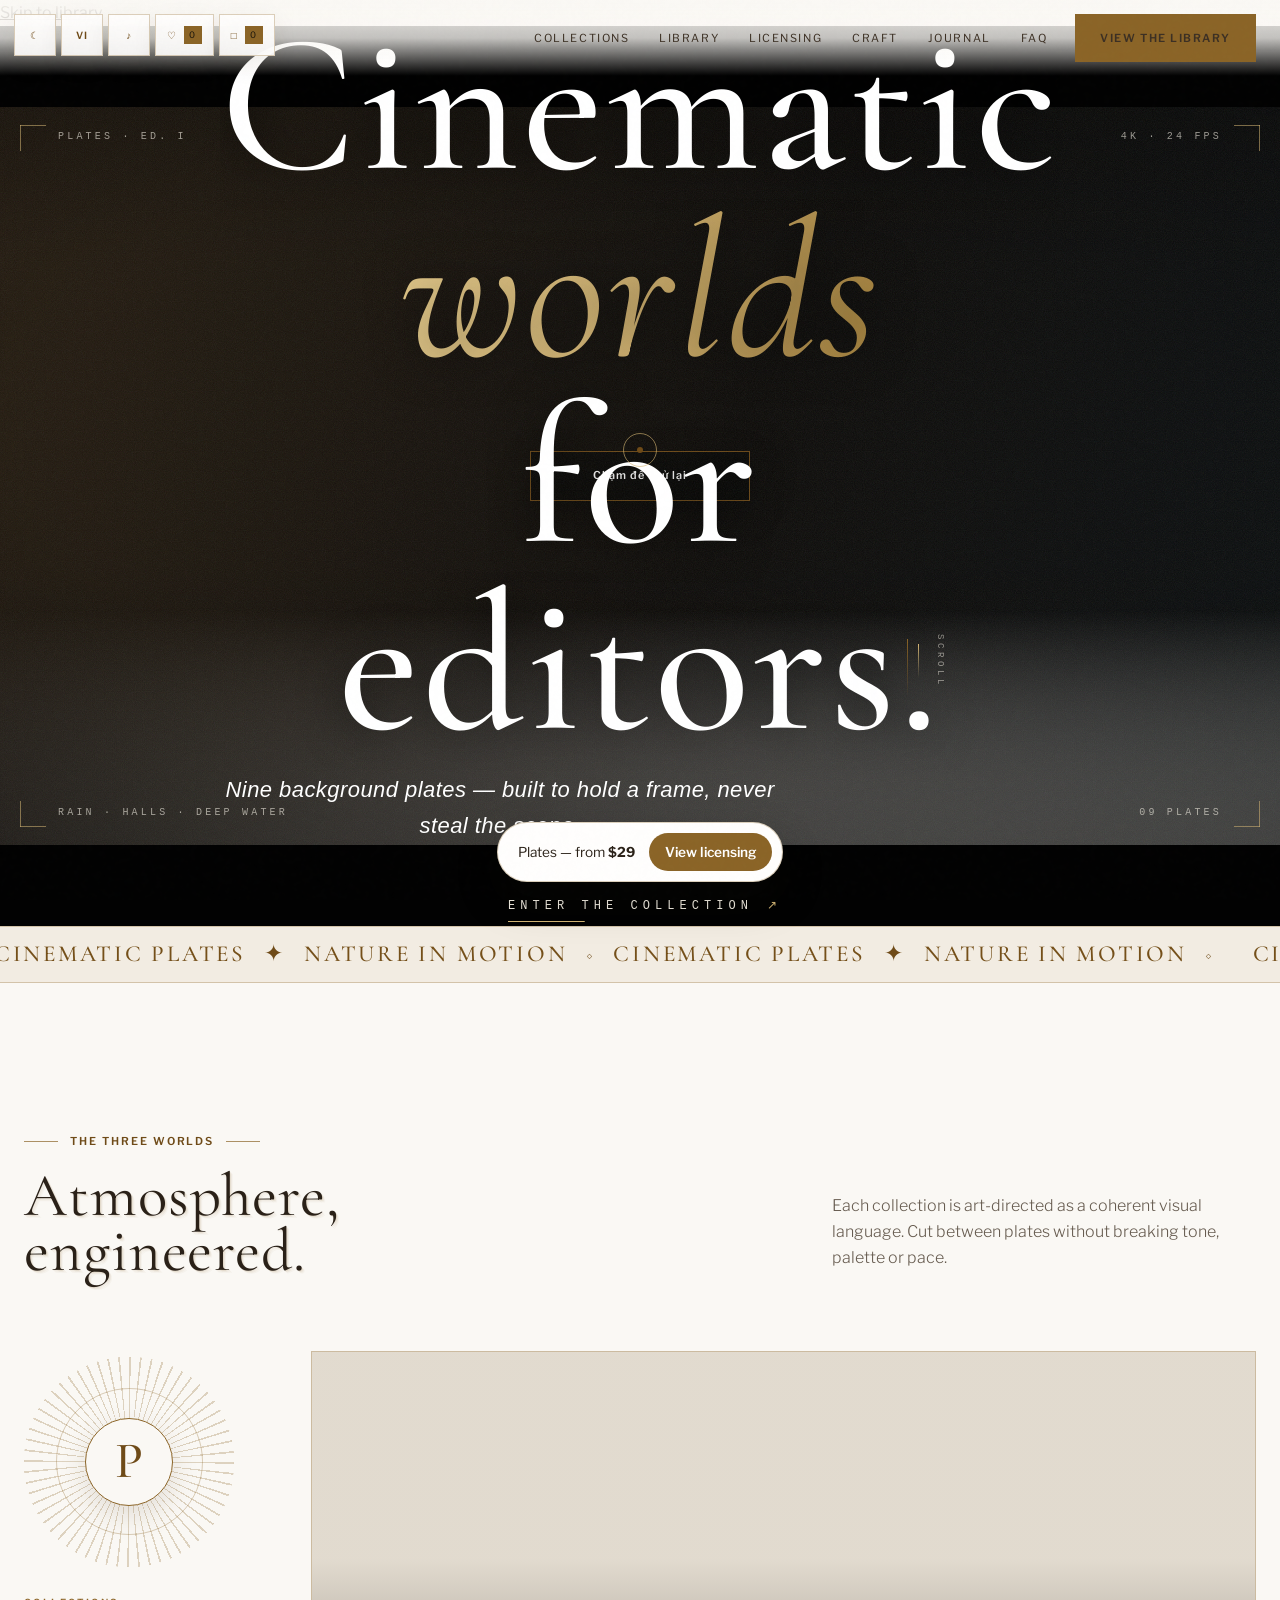
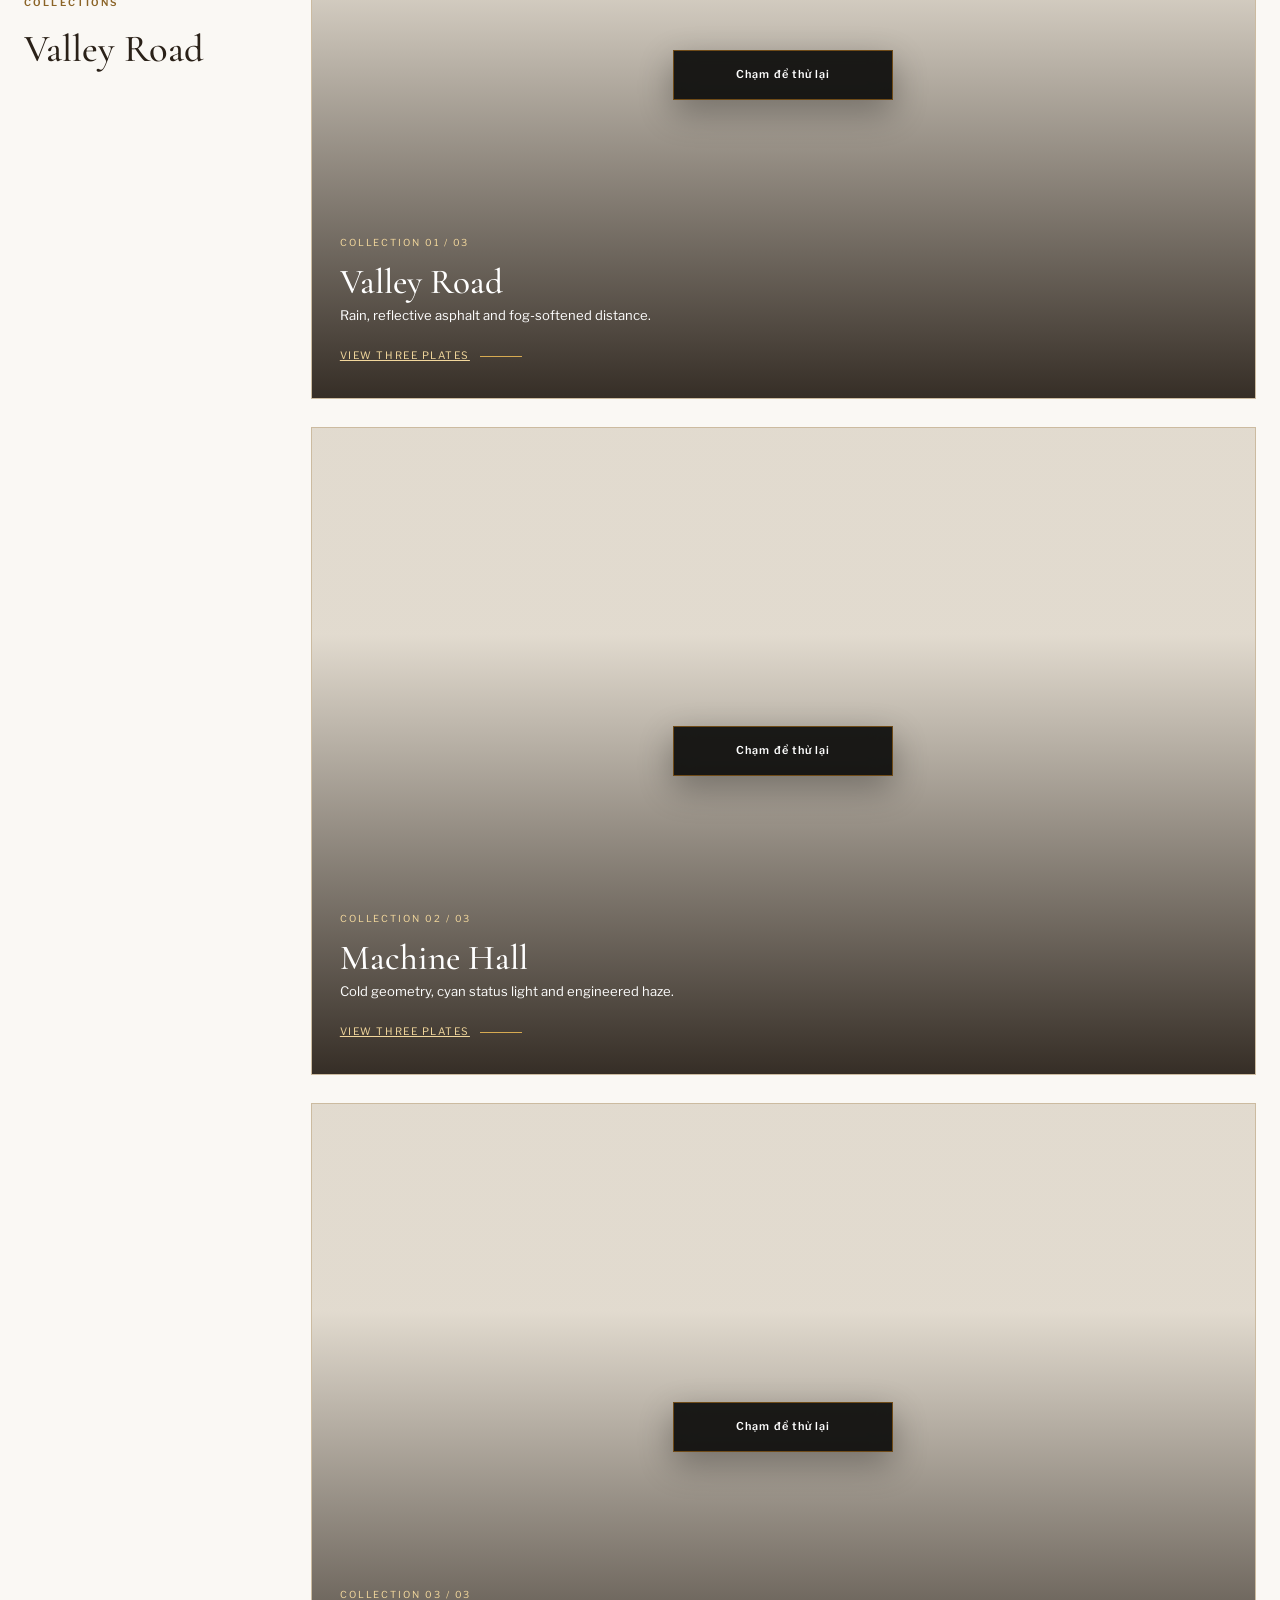
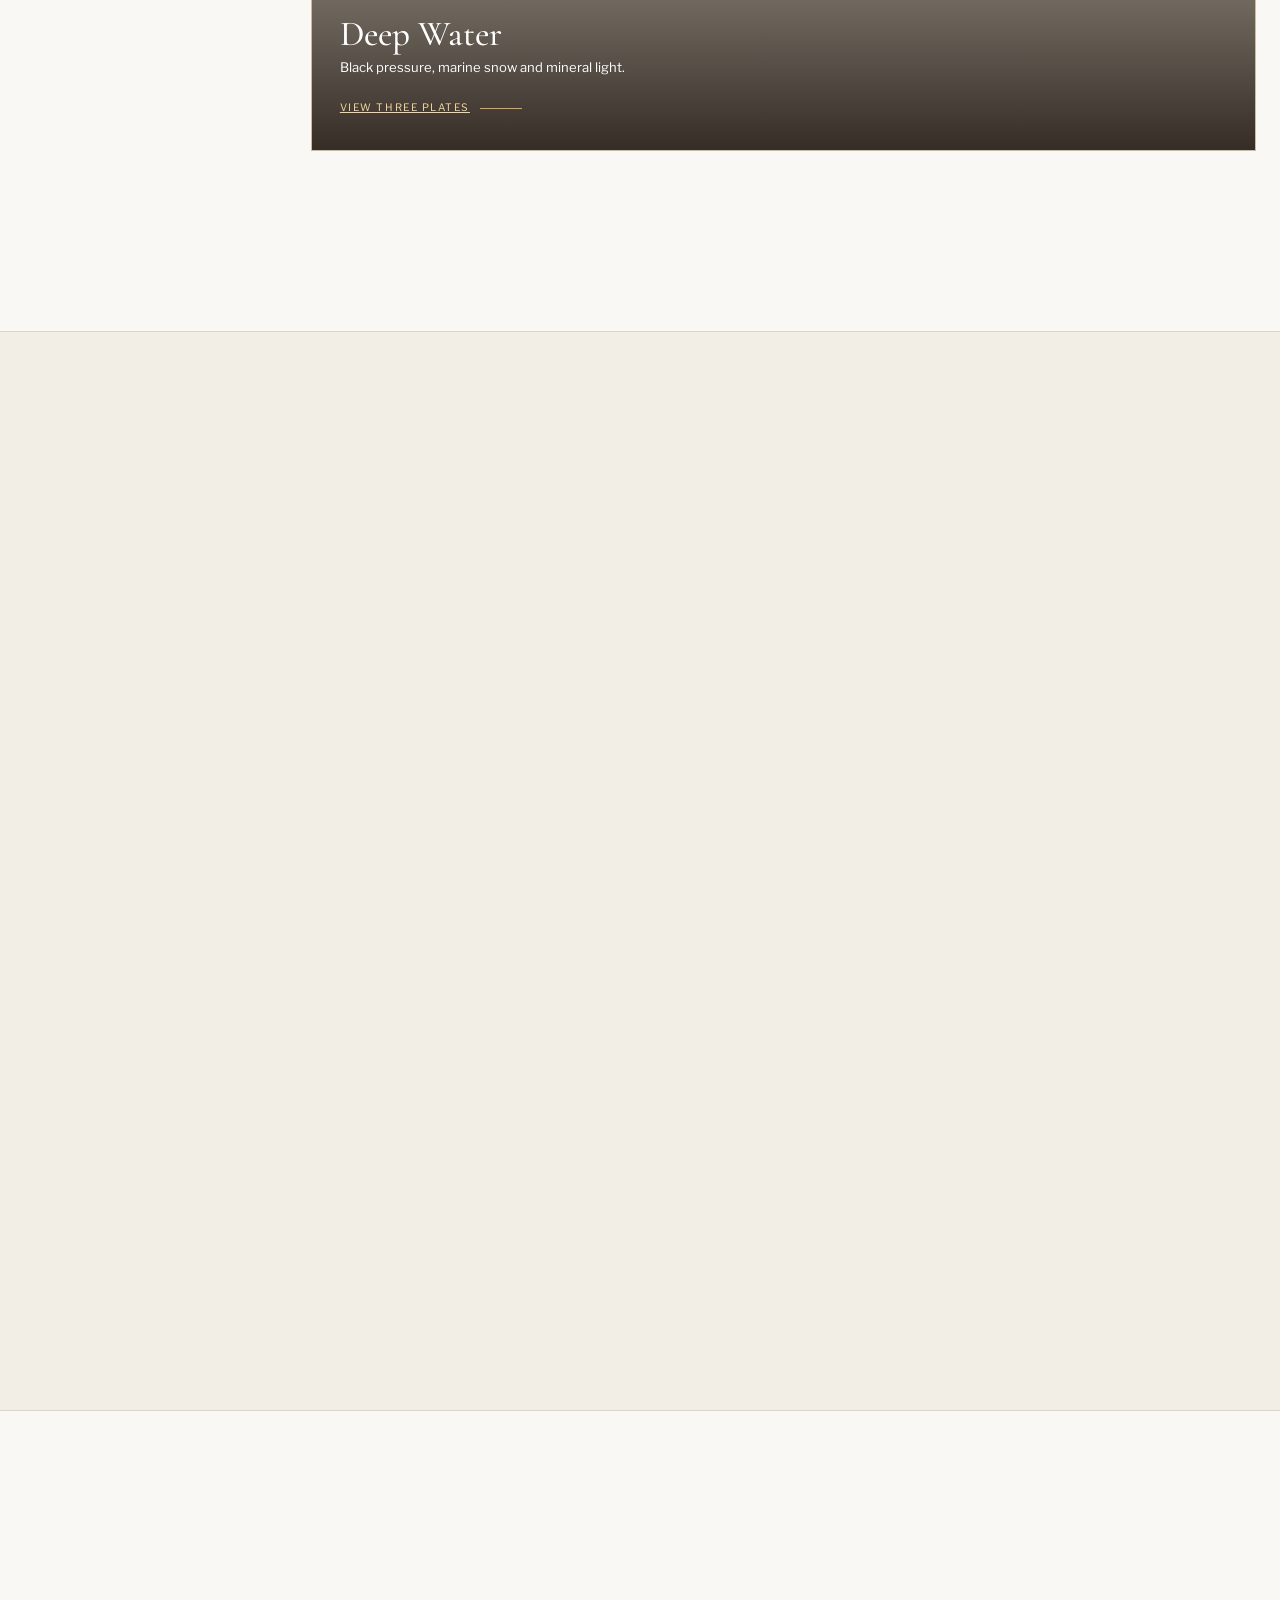
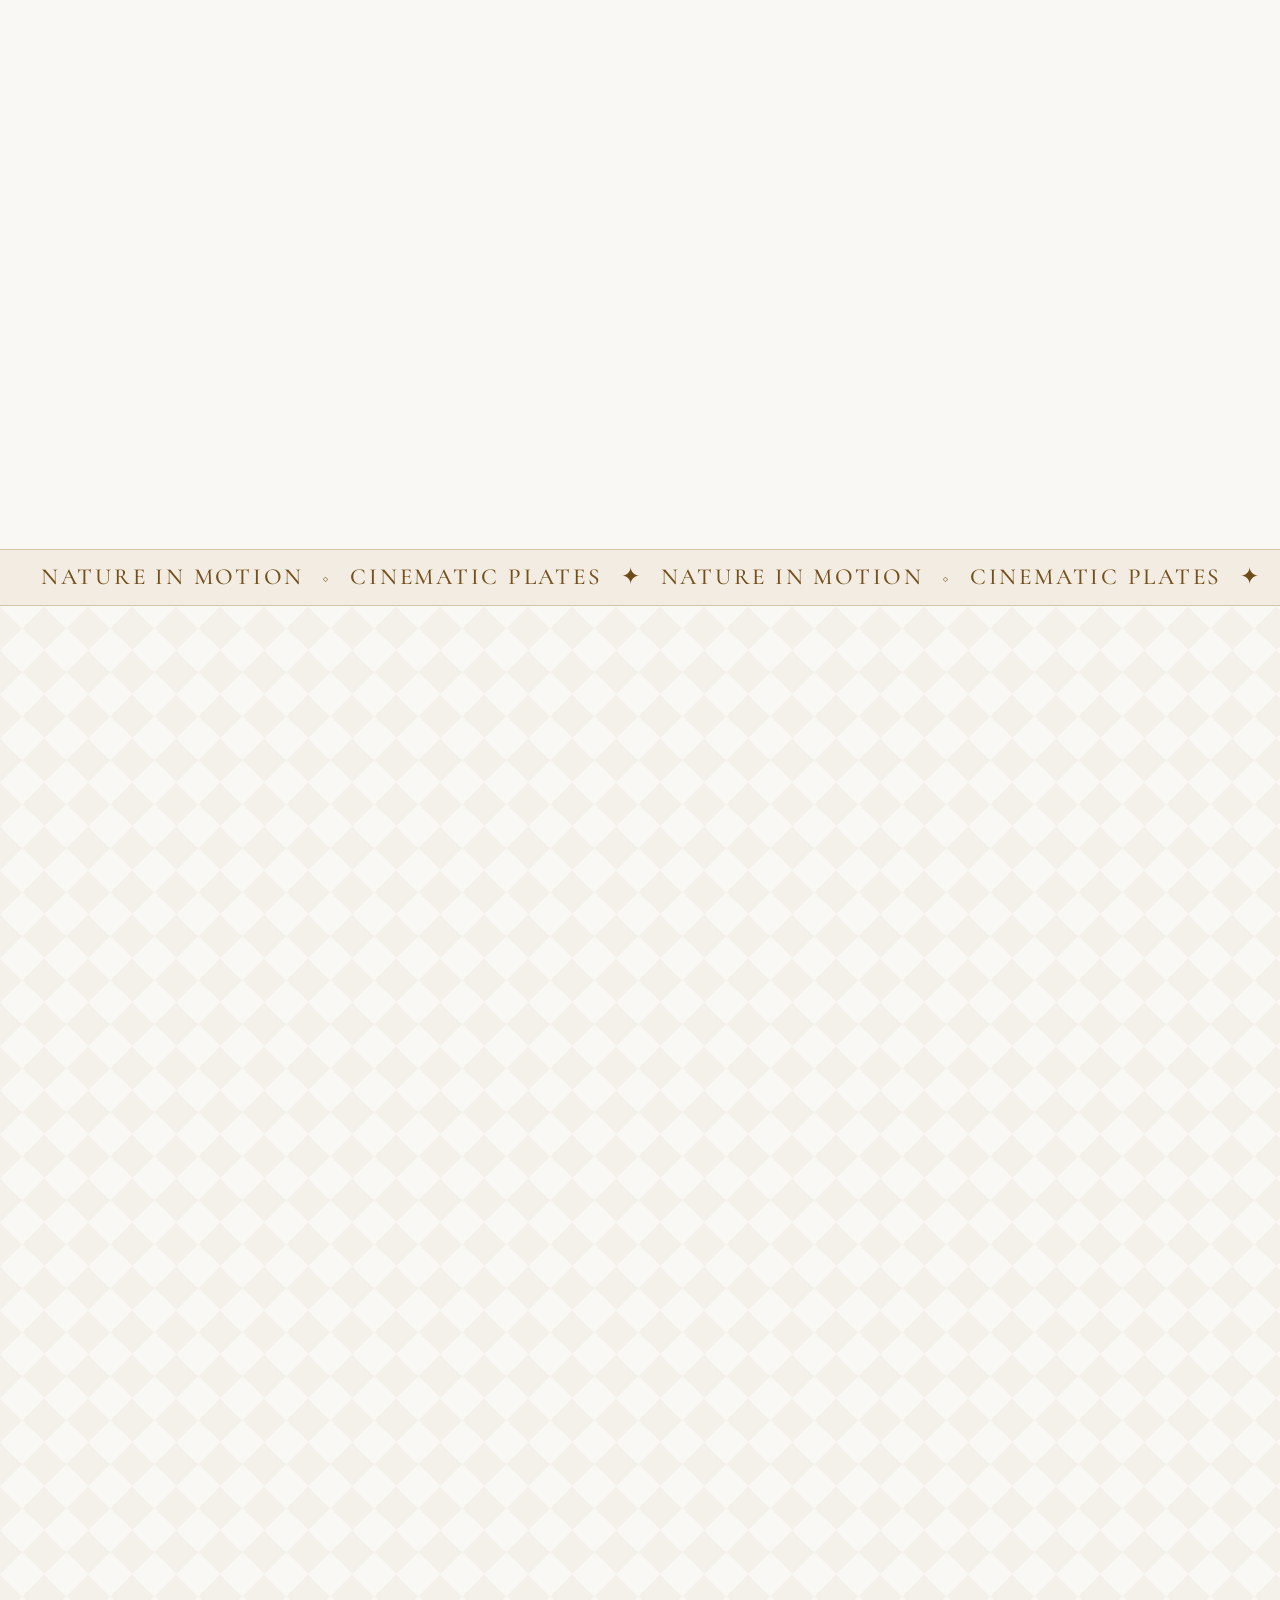
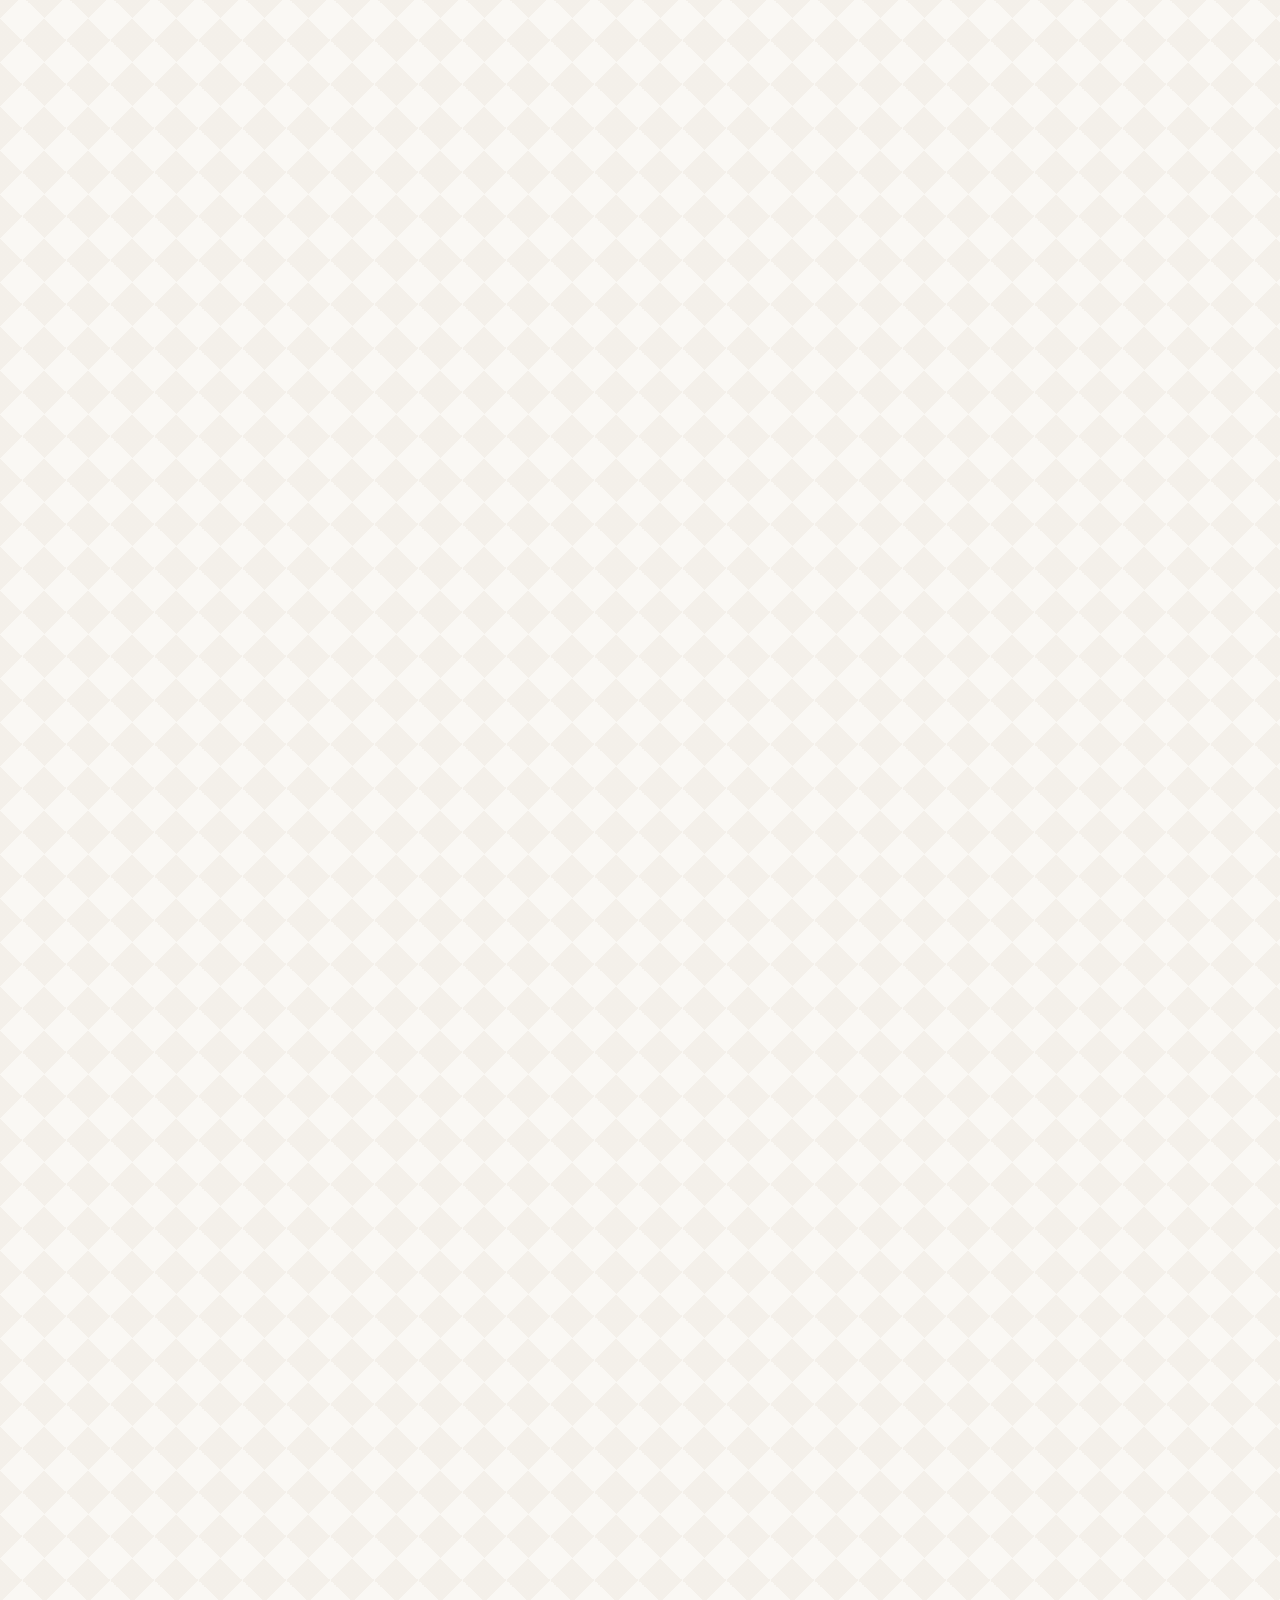
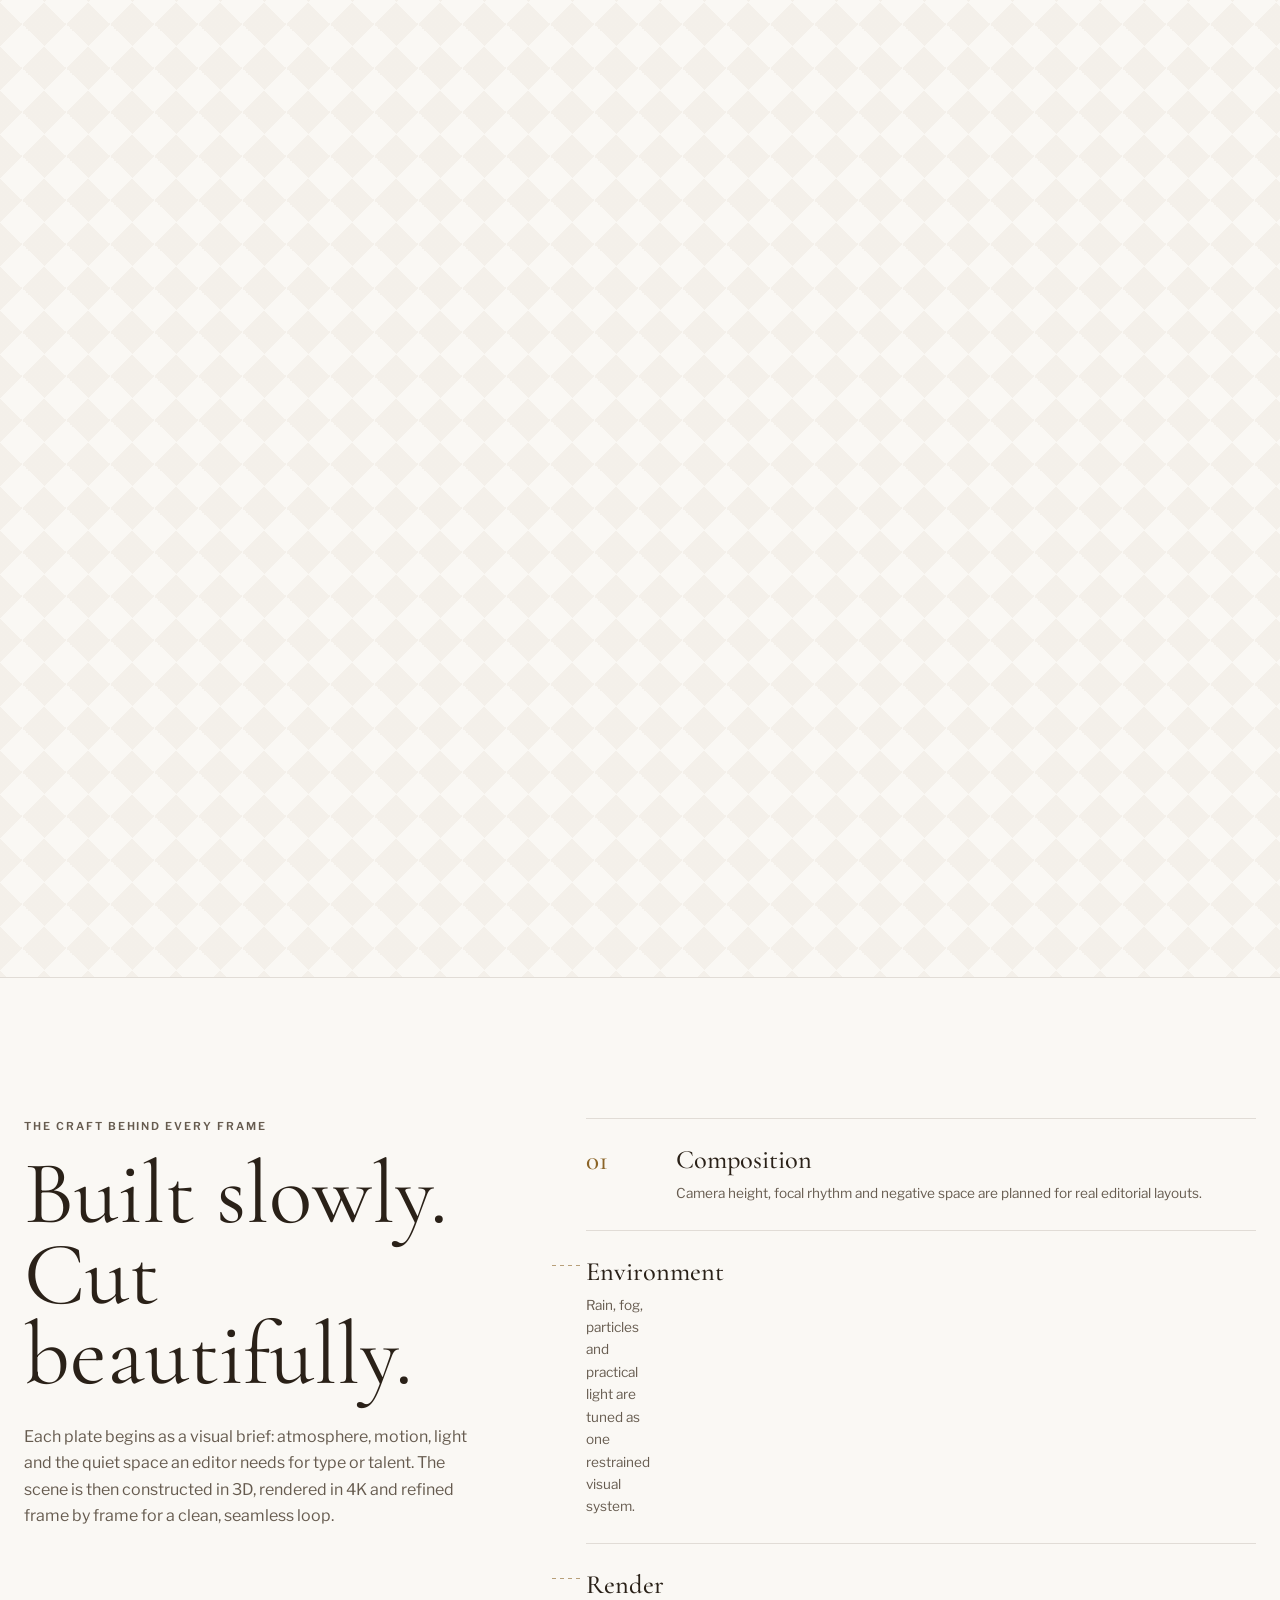
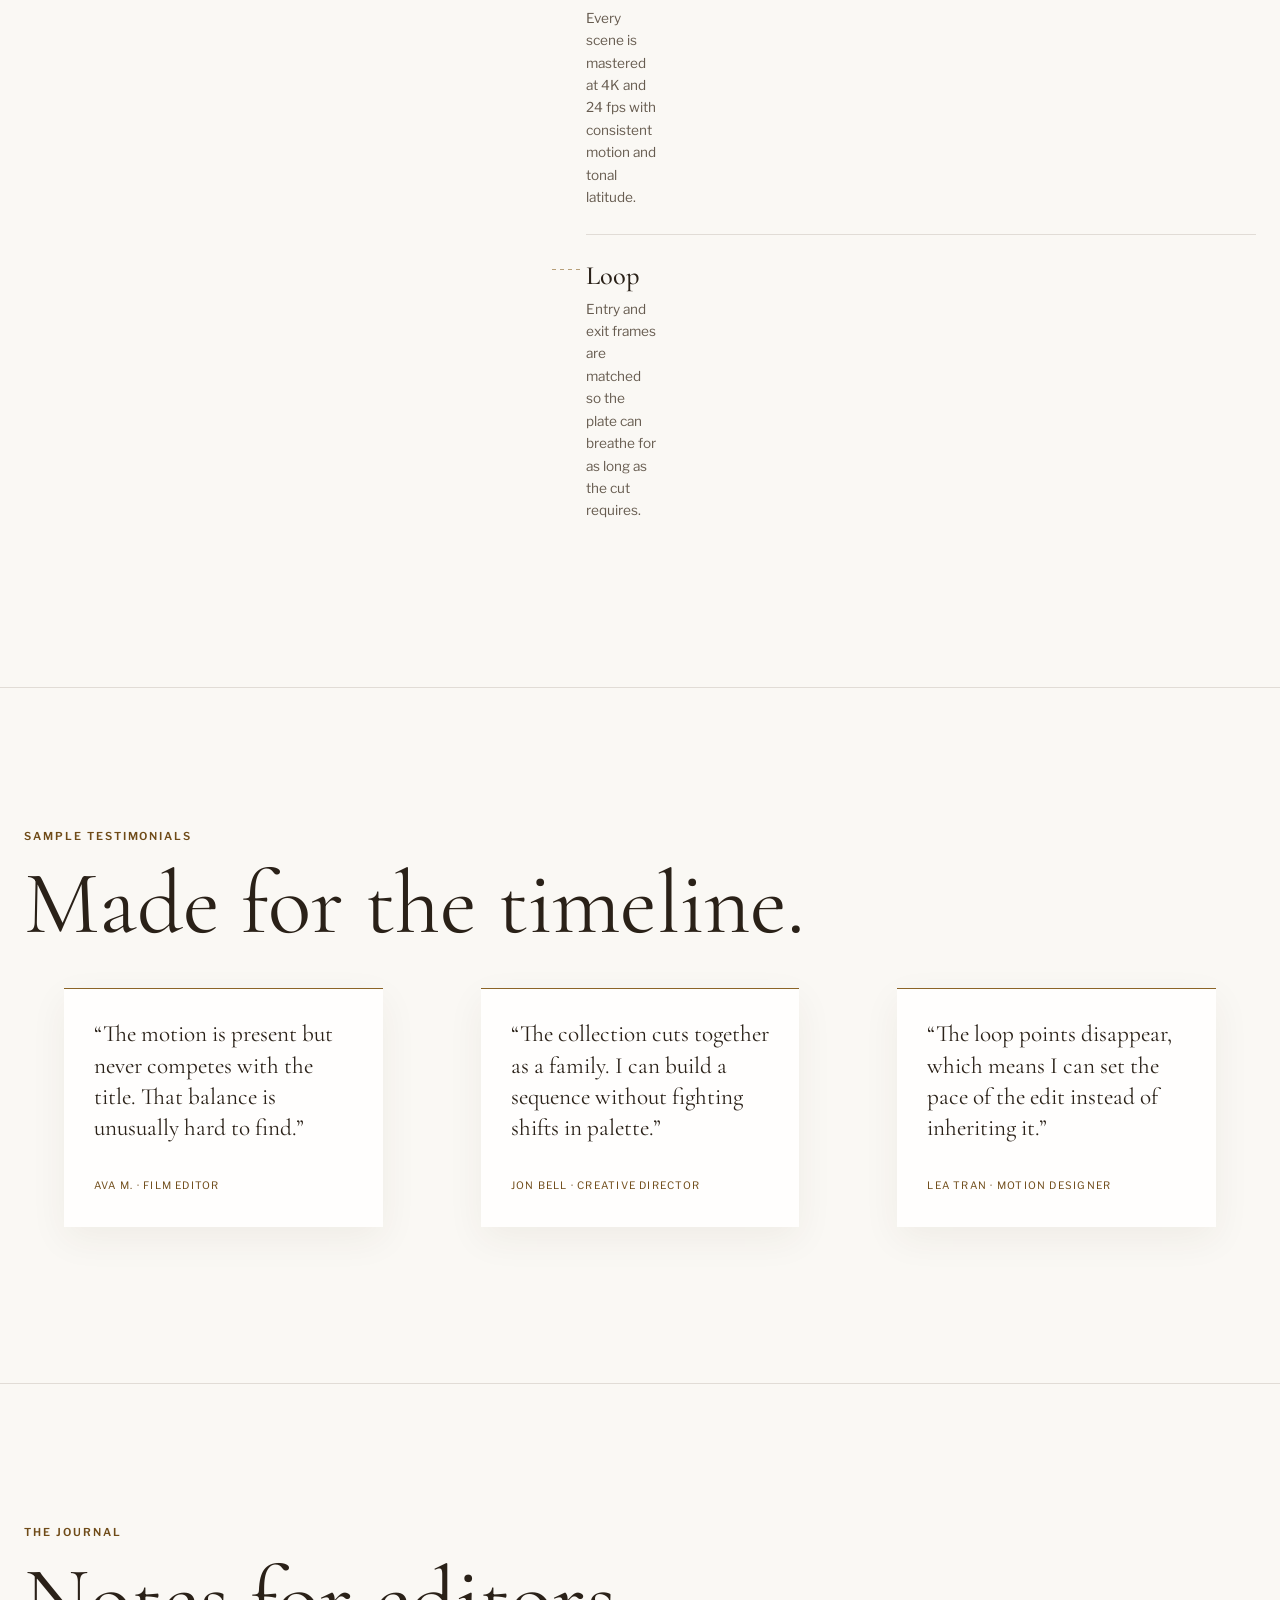
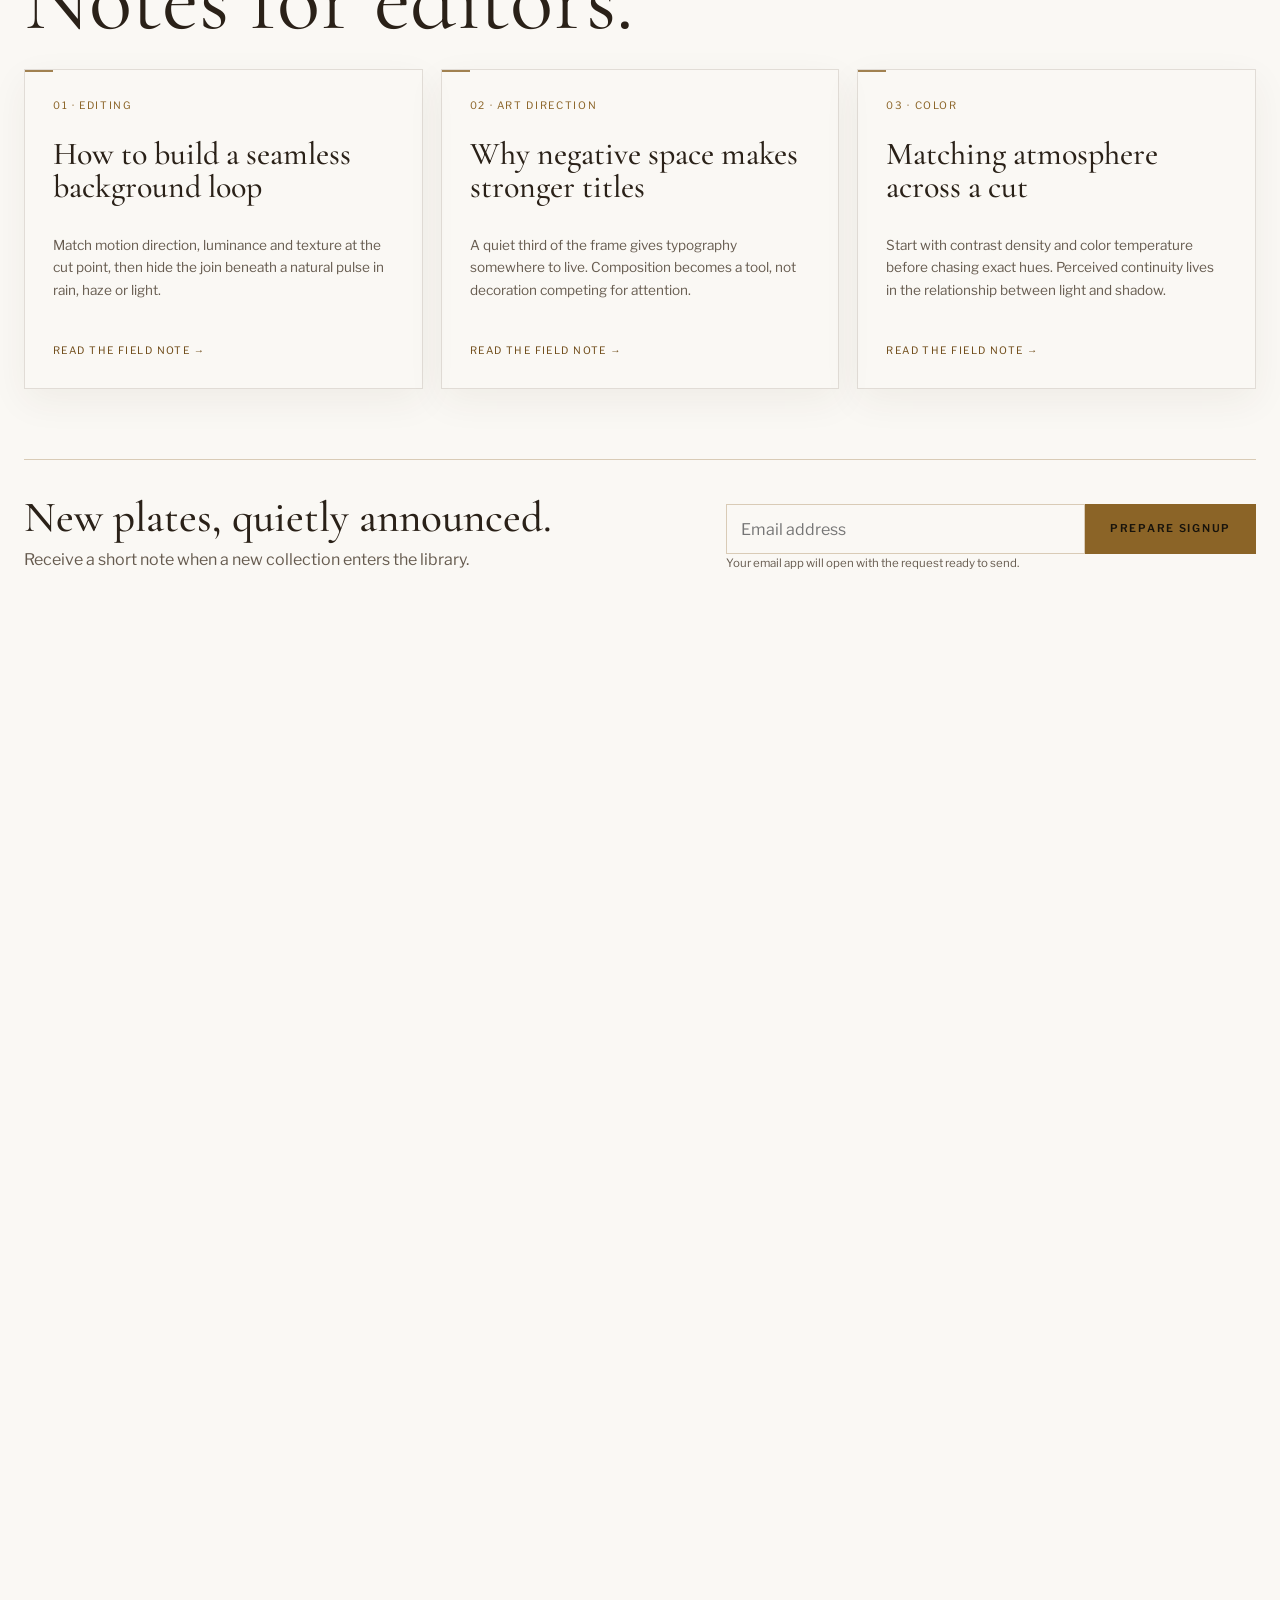
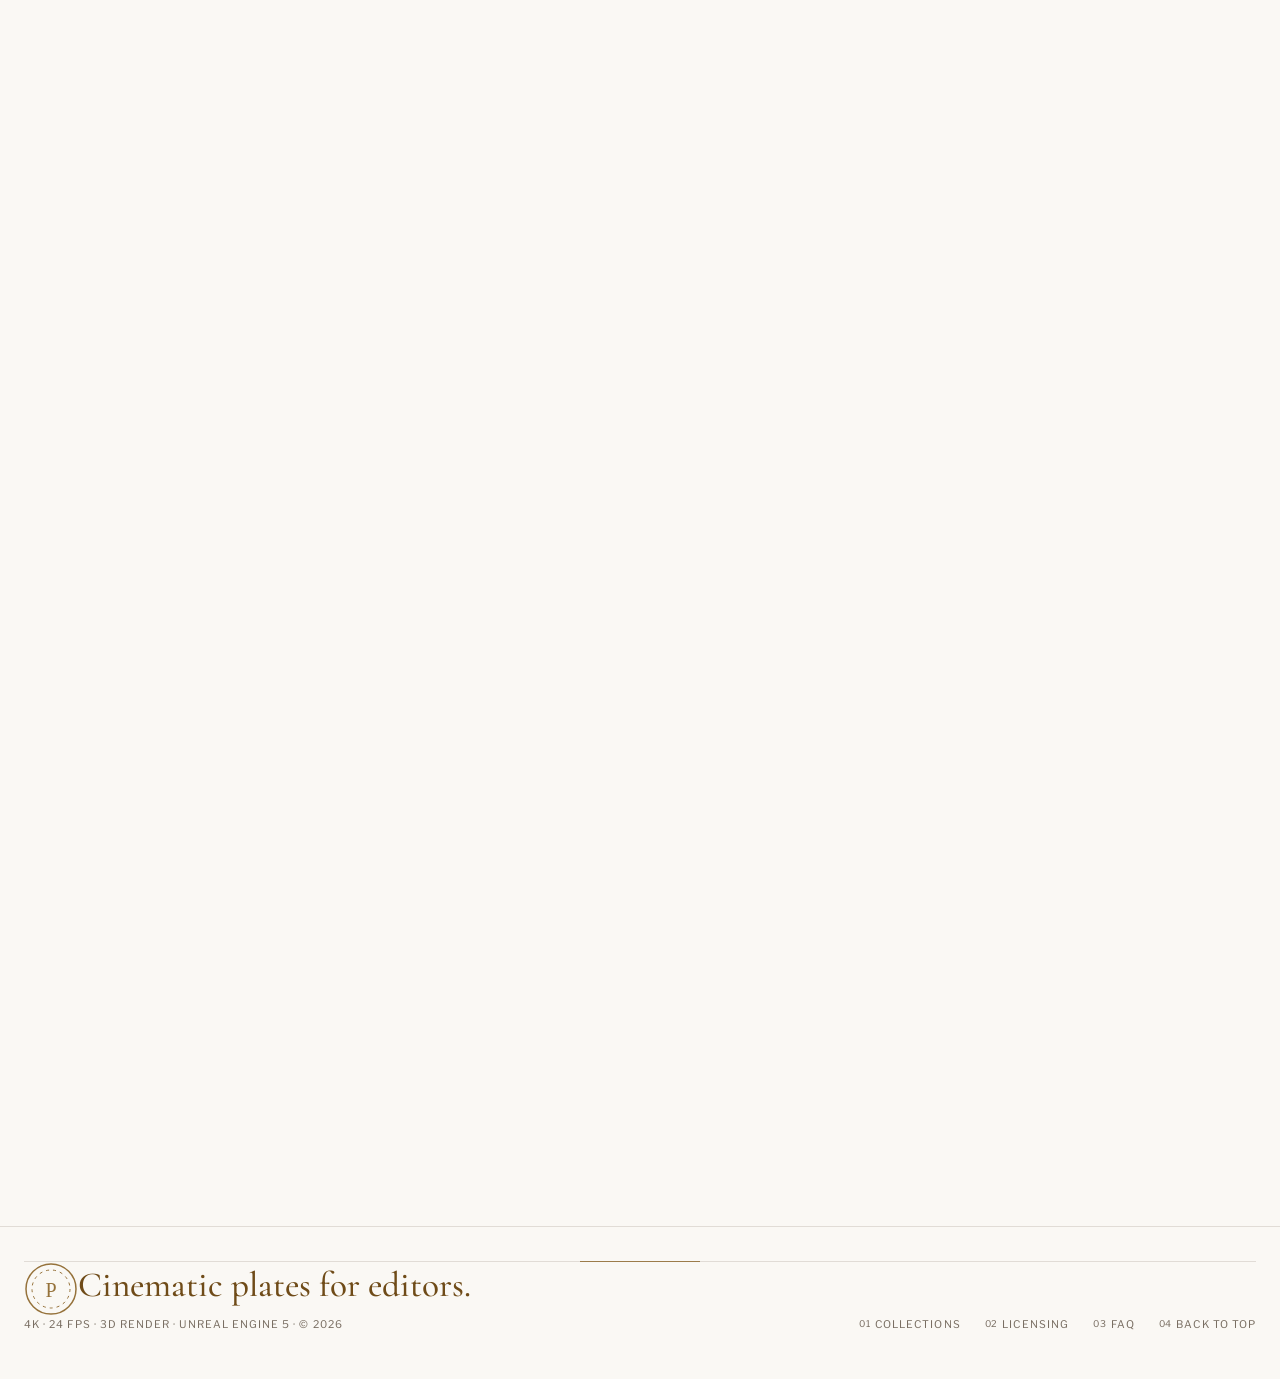
==== commit 947b0cf0: "Plates hero redesign: cinematic title-sequence hero" ====
--- a/index.html
+++ b/index.html
@@ -19,6 +19,7 @@
 
 <style>:root{--bg:#11110f;--bg-2:#171612;--panel:#1c1b17;--panel-2:#24221c;--ink:#f4efe4;--muted:#aaa294;--faint:#777064;--gold:#d5b776;--gold-2:#f0dca8;--line:rgba(213,183,118,.22);--line-soft:rgba(244,239,228,.1);--shadow:rgba(0,0,0,.48);--serif:"Cormorant Garamond",Georgia,serif;--sans:"Libre Franklin",Helvetica,sans-serif;--ease:cubic-bezier(.2,.75,.25,1);--max:1240px;color-scheme:dark}@media(prefers-color-scheme:dark){:root{--bg:#080807;--bg-2:#0f0f0d;--panel:#151410;--panel-2:#1d1b16;--ink:#f6f0e4;--muted:#aaa294;--shadow:rgba(0,0,0,.62)}}*{box-sizing:border-box}html{scroll-behavior:smooth;scroll-padding-top:80px}html.lenis{height:auto}.lenis.lenis-smooth{scroll-behavior:auto}.lenis.lenis-stopped{overflow:hidden}html.os-ios,html.os-macos{--sans:-apple-system,BlinkMacSystemFont,"SF Pro Text","SF Pro Display","Helvetica Neue",sans-serif}html.os-android{--sans:Roboto,"Noto Sans",sans-serif}html.os-windows{--sans:"Segoe UI",Tahoma,sans-serif}body{margin:0;background:var(--bg);color:var(--ink);font-family:var(--sans);font-size:16px;line-height:1.65;-webkit-font-smoothing:antialiased;overflow-x:hidden}body::before{content:"";position:fixed;inset:0;z-index:999;pointer-events:none;opacity:.045;background-image:url("data:image/svg+xml,%3Csvg viewBox='0 0 160 160' xmlns='http://www.w3.org/2000/svg'%3E%3Cfilter id='n'%3E%3CfeTurbulence type='fractalNoise' baseFrequency='.82' numOctaves='3' stitchTiles='stitch'/%3E%3C/filter%3E%3Crect width='100%25' height='100%25' filter='url(%23n)' opacity='.72'/%3E%3C/svg%3E")}::selection{background:var(--gold);color:#15120b}a{color:inherit}button,input{font:inherit}button{color:inherit}.shell{width:min(var(--max),calc(100% - 48px));margin:auto}.eyebrow{margin:0 0 18px;color:var(--gold-2);font-size:.68rem;font-weight:600;letter-spacing:.24em;text-transform:uppercase}.rule{height:1px;background:linear-gradient(90deg,var(--gold),transparent 75%)}#progress{position:fixed;z-index:300;top:0;left:0;width:100%;height:2px;transform:scaleX(0);transform-origin:left;background:linear-gradient(90deg,#9b7636,var(--gold-2));box-shadow:0 0 14px rgba(213,183,118,.7)}#preloader{position:fixed;inset:0;z-index:1000;display:grid;place-items:center;background:#080807;transition:opacity .6s var(--ease)}.loaded #preloader{opacity:0;visibility:hidden;pointer-events:none}.loader-inner{text-align:center;width:min(360px,70vw)}.loader-line{height:1px;background:#2b261c;margin:24px 0;overflow:hidden}.loader-line span{display:block;height:100%;width:100%;background:var(--gold);transform:scaleX(0);transform-origin:left;animation:loader-sweep 1.1s var(--ease) infinite}.loader-label{font-size:.62rem;letter-spacing:.32em;text-transform:uppercase;color:#8f8778}@keyframes loader-sweep{50%{transform:scaleX(1);transform-origin:left}51%{transform-origin:right}100%{transform:scaleX(0);transform-origin:right}}.cursor-dot,.cursor-ring{position:fixed;top:0;left:0;border-radius:50%;pointer-events:none;z-index:1100;display:none;transform:translate3d(var(--cx,0),var(--cy,0),0) scale(var(--cs,1));transition:opacity .2s}.cursor-dot{width:6px;height:6px;background:var(--gold-2)}.cursor-ring{width:34px;height:34px;border:1px solid rgba(213,183,118,.6)}.cursor-ring.active{--cs:1.7;background:rgba(213,183,118,.08)}@media(pointer:fine){.cursor-dot,.cursor-ring{display:block}a,body,button{cursor:none}}.nav{position:fixed;z-index:200;top:0;left:0;right:0;padding-top:env(safe-area-inset-top);background:linear-gradient(180deg,rgba(8,8,7,.9),rgba(8,8,7,.64),transparent);transition:transform .45s var(--ease)}.nav.hide{transform:translateY(-110%)}.nav-inner{width:min(var(--max),calc(100% - 48px));height:76px;margin:auto;display:flex;align-items:center;justify-content:flex-end;gap:28px}.nav-links{display:flex;gap:30px;align-items:center}.nav a{text-decoration:none;font-size:.69rem;letter-spacing:.14em;text-transform:uppercase;color:rgba(246,240,228,.72);position:relative}.nav-links a::after{content:"";position:absolute;left:0;bottom:-7px;width:100%;height:1px;background:var(--gold);transform:scaleX(0);transform-origin:right;transition:transform .4s var(--ease)}.nav-links a:hover::after{transform:scaleX(1);transform-origin:left}.menu-btn{display:none;background:0 0;border:0;padding:10px;font-size:.7rem;letter-spacing:.14em;text-transform:uppercase}.btn{display:inline-flex;align-items:center;justify-content:center;gap:12px;min-height:48px;padding:0 24px;border:1px solid var(--gold);background:var(--gold);color:#17130c;text-decoration:none;text-transform:uppercase;font-size:.67rem;font-weight:600;letter-spacing:.16em;position:relative;overflow:hidden;transition:transform .35s var(--ease)}.btn::before{content:"";position:absolute;inset:0;background:#15130e;transform:translateY(102%);transition:transform .4s var(--ease)}.btn i,.btn span{position:relative;z-index:2;font-style:normal}.btn:hover{color:var(--gold-2);box-shadow:0 0 28px rgba(213,183,118,.2)}.btn:hover::before{transform:none}.btn.ghost{background:0 0;color:var(--gold-2);border-color:var(--line)}.btn.ghost::before{background:rgba(213,183,118,.09)}@media(hover:hover) and (pointer:fine){html:not(.touch-device):not(.low-power) .btn::after{content:"";position:absolute;z-index:1;top:-55%;left:-42%;width:24%;height:210%;pointer-events:none;opacity:.32;background:linear-gradient(90deg,transparent,rgba(255,236,190,.76),rgba(244,210,139,.42),transparent);transform:translate3d(-210%,0,0) skewX(-18deg);transition:transform .62s cubic-bezier(.22,.72,.25,1);will-change:transform}html:not(.touch-device):not(.low-power) .btn:hover::after{transform:translate3d(720%,0,0) skewX(-18deg)}}@media(prefers-reduced-motion:reduce){.btn::after{content:none!important;display:none!important}}html.os-android .btn,html.os-android button{position:relative;overflow:hidden}html.os-android .ripple-wave{position:absolute;z-index:2;width:14px;height:14px;border-radius:50%;pointer-events:none;background:rgba(255,255,255,.32);transform:translate(-50%,-50%) scale(0);animation:android-ripple .48s ease-out forwards}@keyframes android-ripple{to{transform:translate(-50%,-50%) scale(14);opacity:0}}html.touch-device{scroll-padding-top:calc(64px + env(safe-area-inset-top))}html.touch-device *{-webkit-tap-highlight-color:transparent}html.touch-device a,html.touch-device button,html.touch-device summary{display:inline-flex;align-items:center;min-height:44px;touch-action:manipulation}html.touch-device .cursor-dot,html.touch-device .cursor-ring{display:none!important}html.touch-device .clip-card:hover img,html.touch-device .collection:hover img{transform:none;filter:saturate(.72)}html.touch-device .clip-card:hover{transform:none}html.touch-device .clip-card:active img,html.touch-device .collection:active img{filter:saturate(.96)}html.low-power #particles{display:none!important}html.low-power .hero-media img{animation:none}html.low-power .hero-media::before,html.low-power .stack-panel::before{display:none!important}html.low-power .stack-panel{border-color:rgba(213,183,118,.58)}html.os-ios .nav-inner{padding-left:max(24px,env(safe-area-inset-left));padding-right:max(24px,env(safe-area-inset-right))}html.os-ios footer{padding-bottom:calc(44px + env(safe-area-inset-bottom))}@media(hover:none){.btn:hover{color:#17130c;box-shadow:none}.btn.ghost:hover{color:var(--gold-2)}.btn:hover::before{transform:translateY(102%)}.btn:active::before{transform:none}.btn:active{color:var(--gold-2)}.collection:hover img{transform:none;filter:saturate(.72)}.clip-card:hover .clip-visual{border-color:var(--line-soft);box-shadow:none}}.hero{min-height:100svh;position:relative;display:grid;align-items:end;overflow:hidden}.hero-media{position:absolute;inset:0;clip-path:inset(0 round 0);background:#090908}.hero-media img,.hero-media video{width:100%;height:100%;object-fit:cover;filter:saturate(.78) contrast(1.08)}.hero-media img{transform:scale(1.08);animation:kenburns 18s ease-in-out infinite alternate}.hero-media video{position:absolute;inset:0;z-index:1;opacity:0;transition:opacity .55s var(--ease)}.hero-media video.is-ready{opacity:1}.hero-media::before{content:"";position:absolute;inset:0;z-index:2;pointer-events:none;opacity:.05;background-image:url("data:image/svg+xml,%3Csvg width='160' height='160' viewBox='0 0 160 160' xmlns='http://www.w3.org/2000/svg'%3E%3Cfilter id='film'%3E%3CfeTurbulence type='fractalNoise' baseFrequency='.78' numOctaves='3' seed='17' stitchTiles='stitch'/%3E%3C/filter%3E%3Crect width='100%25' height='100%25' filter='url(%23film)' opacity='.78'/%3E%3C/svg%3E");background-repeat:repeat;background-size:160px 160px}.hero-media::after{z-index:2}.hero-media img{position:relative;z-index:0}@keyframes kenburns{to{transform:scale(1.2) translate3d(-1.5%,1%,0)}}.hero-media::after{content:"";position:absolute;inset:0;background:linear-gradient(90deg,rgba(5,6,6,.8) 0,rgba(5,6,6,.38) 55%,rgba(5,6,6,.1)),linear-gradient(0deg,var(--bg) 0,transparent 34%,rgba(0,0,0,.22) 100%)}#particles{position:absolute;inset:0;width:100%;height:100%;z-index:1;pointer-events:none;opacity:.8}.hero-content{position:relative;z-index:2;width:min(var(--max),calc(100% - 48px));margin:auto;padding:170px 0 12vh}.hero-copy{max-width:820px}.hero h1{margin:0;font:400 clamp(4.6rem,10.5vw,9.6rem)/.78 var(--serif);letter-spacing:-.045em;text-wrap:balance}.hero h1 em{font-weight:400;color:var(--gold-2)}.hero-sub{max-width:560px;margin:36px 0 40px;color:#c4bcae;font-size:clamp(.98rem,1.6vw,1.18rem);font-weight:300}.hero-actions{display:flex;gap:14px;flex-wrap:wrap}.hero-index{position:absolute;right:0;bottom:12vh;display:grid;grid-template-columns:repeat(3,auto);gap:28px;border-top:1px solid rgba(255,255,255,.2);padding-top:15px;color:#c9c1b3}.hero-index strong{font:500 1.5rem/1 var(--serif);color:var(--gold-2)}.hero-index span{display:block;font-size:.58rem;letter-spacing:.16em;text-transform:uppercase;margin-top:6px}.scroll-cue{position:absolute;right:2px;top:45%;writing-mode:vertical-rl;font-size:.58rem;letter-spacing:.24em;text-transform:uppercase;color:#afa798}.scroll-cue::after{content:"";display:inline-block;width:1px;height:58px;background:linear-gradient(var(--gold),transparent);margin-top:14px}.marquee{overflow:hidden;border-block:1px solid var(--line-soft);background:#080807;padding:16px 0}.marquee-track{display:flex;width:max-content}.marquee-segment{flex:none;white-space:nowrap;padding-right:1.7rem;font:500 clamp(1.05rem,1.8vw,1.45rem)/1 var(--serif);letter-spacing:.12em;text-transform:uppercase;color:var(--gold)}.marquee-segment b{color:var(--gold-2);font-weight:400;margin:0 .65rem}.btn-magnetic{transition:transform .35s var(--ease)}.section{padding:150px 0}.contact,.faq,.fly-section,.section,.stack-zone{content-visibility:auto;contain-intrinsic-size:900px}.motion-reveal{opacity:0;transform:translate3d(0,38px,0);transition:opacity .85s var(--ease),transform .85s var(--ease)}.motion-reveal.is-visible{opacity:1;transform:translate3d(0,0,0)}.section-head{display:grid;grid-template-columns:minmax(0,1.25fr) minmax(260px,.75fr);gap:8vw;align-items:end;margin-bottom:72px}.section h2{margin:0;font:400 clamp(3.2rem,7vw,6.4rem)/.9 var(--serif);letter-spacing:-.04em;max-width:11ch}.section-copy{margin:0 0 7px;color:var(--muted);font-weight:300;max-width:47ch}.split-word{display:inline-block;transform-style:preserve-3d}.collections{padding-bottom:180px}.collections-stage{display:grid;grid-template-columns:minmax(210px,.34fr) minmax(0,1.66fr);gap:clamp(34px,6vw,88px);align-items:start}.collections-dial{--dial-progress:0;--dial-index:0;--dial-rotation:0deg;position:sticky;top:112px;display:grid;gap:28px;align-content:start;padding-top:6px;z-index:4}.dial-face{position:relative;width:min(100%,210px);aspect-ratio:1;border-radius:50%;background:repeating-conic-gradient(from -90deg,rgba(139,100,39,.26) 0 1deg,transparent 1deg 6deg)}.dial-fill{position:absolute;inset:0;border-radius:inherit;background:repeating-conic-gradient(from -90deg,var(--gold) 0 1deg,transparent 1deg 6deg);-webkit-mask:conic-gradient(from -90deg,#000 calc(var(--dial-progress)*1turn),transparent 0),radial-gradient(farthest-side,transparent calc(100% - 10px),#000 calc(100% - 9px));-webkit-mask-composite:source-in;mask:conic-gradient(from -90deg,#000 calc(var(--dial-progress)*1turn),transparent 0),radial-gradient(farthest-side,transparent calc(100% - 10px),#000 calc(100% - 9px));mask-composite:intersect}.dial-face::after{content:"";position:absolute;inset:15%;border:1px solid var(--line);border-radius:50%}.dial-medallion{position:absolute;inset:29%;display:grid;place-items:center;border-radius:50%;border:1px solid var(--gold);background:var(--bg);box-shadow:0 10px 28px var(--shadow);transform:rotate(var(--dial-rotation));transition:transform .15s linear}.dial-medallion span{font:500 clamp(2rem,4vw,3.2rem)/1 var(--serif);color:var(--gold-2)}.dial-copy{display:grid;gap:10px}.dial-kicker{font-size:.61rem;font-weight:600;letter-spacing:.22em;text-transform:uppercase;color:var(--gold)}.dial-name-window{height:56px;overflow:hidden}.dial-name-track{transform:translate3d(0,calc(var(--dial-index)*-56px),0);transition:transform .65s var(--ease)}.dial-name-track span{height:56px;display:flex;align-items:center;font:500 clamp(1.85rem,3vw,2.6rem)/1 var(--serif);color:var(--ink)}.dial-static-list{display:none;list-style:none;padding:0;margin:0;gap:8px}.dial-static-list li{font:500 1.35rem/1.1 var(--serif);color:var(--ink)}.dial-static-list li::before{content:"0" counter(list-item);display:inline-block;width:28px;font:500 .58rem var(--sans);letter-spacing:.12em;color:var(--gold)}.collections-stage .collection-grid{grid-template-columns:1fr;gap:28px}.collections-stage .collection{min-height:min(72vh,720px)}.collection-grid{display:grid;grid-template-columns:repeat(3,1fr);gap:18px}.collection{position:relative;min-height:580px;overflow:hidden;border:1px solid var(--line-soft);background:#111}.collection img,.collection-video{position:absolute;inset:-8%;width:116%;height:116%;object-fit:cover;filter:saturate(.78);transition:transform .8s var(--ease),opacity .5s var(--ease)}.collection-video{z-index:1;opacity:0;pointer-events:none}.collection-video.is-ready{opacity:1}.inline-video-prompt{position:absolute;z-index:4;right:14px;top:14px;min-height:42px;padding:0 13px;border:1px solid rgba(255,255,255,.28);background:rgba(8,8,7,.72);color:#fff;font-size:.6rem;letter-spacing:.12em;text-transform:uppercase;backdrop-filter:blur(9px)}.inline-video-prompt[hidden]{display:none}.inline-video-prompt.error-state,.video-retry{position:absolute;z-index:6;left:50%;right:auto;top:50%;transform:translate(-50%,-50%);min-width:min(220px,calc(100% - 30px));min-height:50px;padding:0 18px;border:1px solid var(--gold-2);background:rgba(8,8,7,.9);color:#fff;font-size:.68rem;font-weight:600;letter-spacing:.1em;text-transform:none;white-space:nowrap;box-shadow:0 12px 34px rgba(0,0,0,.32);backdrop-filter:blur(10px)}.video-retry[hidden]{display:none}.inline-video-prompt.error-state:active,.video-retry:active{background:var(--gold);color:#17130c}.collection::after{content:"";z-index:1;position:absolute;inset:0;background:linear-gradient(0deg,rgba(5,5,4,.92),rgba(5,5,4,.06) 65%)}.collection:hover .collection-video,.collection:hover img{transform:scale(1.045);filter:saturate(.98)}.collection-content{position:absolute;z-index:2;inset:auto 28px 30px}.collection-num{font-size:.6rem;letter-spacing:.2em;color:var(--gold-2)}.collection h3{margin:10px 0 5px;font:500 2.2rem/1 var(--serif)}.collection p{margin:0;color:#c3bbad;font-size:.82rem}.collection .view{margin-top:22px;display:inline-flex;gap:10px;align-items:center;color:var(--gold-2);font-size:.64rem;text-transform:uppercase;letter-spacing:.15em}.collection .view::after{content:"";width:42px;height:1px;background:var(--gold)}html.touch-device .collections-stage{display:block}html.touch-device .collections-dial{position:relative;top:auto;grid-template-columns:112px minmax(0,1fr);align-items:center;gap:24px;margin:-12px 0 38px;padding:0}html.touch-device .dial-face{width:112px}html.touch-device .dial-name-window{display:none}html.touch-device .dial-static-list{display:grid;grid-template-columns:repeat(3,minmax(0,1fr));gap:12px}html.touch-device .collections-stage .collection-grid{grid-template-columns:repeat(3,1fr);gap:18px}html.touch-device .collections-stage .collection{min-height:580px}.fly-section{min-height:120vh;display:grid;place-items:center;position:relative;overflow:hidden;border-block:1px solid var(--line-soft)}.fly-head{font:400 clamp(4rem,10vw,10rem)/.82 var(--serif);text-align:center;max-width:9ch;margin:0;position:relative;z-index:2}.fly-head em{color:var(--gold-2);font-weight:400}.fly-media{position:absolute;width:clamp(130px,18vw,280px);aspect-ratio:4/3;overflow:hidden;border:1px solid var(--line);box-shadow:0 30px 80px rgba(0,0,0,.5)}.fly-media img{width:100%;height:100%;object-fit:cover}.fly-a{left:5%;top:16%;transform:rotate(-7deg)}.fly-b{right:5%;top:23%;transform:rotate(6deg)}.fly-c{left:38%;bottom:8%;transform:rotate(-2deg)}.library{padding-top:160px}.library-tools{display:flex;align-items:center;justify-content:space-between;gap:24px;border-block:1px solid var(--line-soft);padding:18px 0;margin-bottom:42px}.filters{display:flex;flex-wrap:wrap;gap:4px}.filter{border:0;background:0 0;padding:8px 15px;color:var(--muted);font-size:.64rem;letter-spacing:.14em;text-transform:uppercase}.filter.active,.filter:hover{color:var(--gold-2)}.library-count{color:var(--faint);font-size:.7rem;letter-spacing:.12em;text-transform:uppercase}.clip-grid{display:grid;grid-template-columns:repeat(3,1fr);gap:54px 20px}.clip-card{min-width:0;position:relative}.clip-card,.collection{transform-style:preserve-3d}.tilt-target{transition:transform .42s var(--ease)}.clip-card.hidden{display:none}.clip-card:hover{transform:translateY(-10px)}.clip-visual{aspect-ratio:16/10;position:relative;overflow:hidden;background:#0d0d0c;border:1px solid var(--line-soft)}.clip-card:hover .clip-visual{border-color:rgba(213,183,118,.72);box-shadow:0 0 34px rgba(213,183,118,.11)}.clip-media-settle{position:absolute;inset:0;overflow:hidden}.clip-visual.blind-ready .clip-media-settle{transform:scale(1.06);will-change:transform}.clip-visual.blind-revealed .clip-media-settle{transform:scale(1);transition:transform .9s cubic-bezier(.22,1,.36,1)}.clip-visual .card-video,.clip-visual img{position:absolute;inset:0;width:100%;height:100%;object-fit:cover}.clip-visual img{transform:scale(1.03);transition:transform .8s var(--ease);filter:saturate(.74)}.clip-visual .card-video{z-index:1;display:block;opacity:0;filter:saturate(.78);transition:opacity .45s var(--ease),transform .8s var(--ease)}.clip-visual .card-video.is-ready{opacity:1}.clip-card:hover .card-video,.clip-card:hover img{transform:scale(1.095);filter:saturate(.95)}.clip-visual::after{content:"";position:absolute;z-index:2;inset:0;background:linear-gradient(0deg,rgba(0,0,0,.45),transparent 45%)}.js .blind-overlay{position:absolute;z-index:3;inset:0;display:grid;grid-template-rows:repeat(var(--blind-count,6),1fr);pointer-events:none;overflow:hidden;visibility:visible}.js .blind-slat{min-height:0;background:#faf7f0;border-bottom:1px solid rgba(139,100,39,.34);transform:scaleY(1);transform-origin:top;will-change:transform}.js .blind-revealed .blind-slat{transform:scaleY(0);transition:transform .55s cubic-bezier(.22,1,.36,1);transition-delay:var(--blind-delay,0ms)}.js .blind-overlay.is-finished{visibility:hidden}.clip-no{position:absolute;z-index:4;left:14px;top:14px;color:#d9d0c0;font-size:.57rem;letter-spacing:.18em}.preview-btn{position:absolute;z-index:4;inset:auto 14px 14px auto;border:1px solid rgba(255,255,255,.24);background:rgba(8,8,7,.55);color:#fff;padding:9px 13px;font-size:.58rem;letter-spacing:.15em;text-transform:uppercase;backdrop-filter:blur(10px);transition:transform .3s var(--ease)}.preview-btn:hover{background:var(--gold);color:#17130c}.clip-info{display:grid;grid-template-columns:1fr auto;gap:16px;padding-top:18px;border-top:1px solid transparent}.clip-info h3{margin:0;font:500 1.7rem/1 var(--serif)}.clip-info p{grid-column:1/-1;margin:0;color:var(--muted);font-size:.82rem;line-height:1.55}.clip-meta{font-size:.6rem;color:var(--gold);letter-spacing:.12em;text-transform:uppercase;margin-top:5px}@property --beam-angle{syntax:"<angle>";inherits:false;initial-value:0deg}@keyframes border-beam{to{--beam-angle:360deg}}.stack-zone{padding:170px 0 120px}.stack-wrap{display:grid;gap:0}.stack-panel{--beam-angle:0deg;position:sticky;top:95px;min-height:560px;border:1px solid rgba(213,183,118,.48);background:var(--panel);display:grid;grid-template-columns:.9fr 1.1fr;overflow:hidden;box-shadow:0 -22px 70px rgba(0,0,0,.28);margin-bottom:26vh;transform-origin:center top}.stack-panel::before{content:"";position:absolute;inset:0;z-index:3;padding:1px;pointer-events:none;background:conic-gradient(from var(--beam-angle),transparent 0deg,transparent 286deg,rgba(213,183,118,.14) 306deg,#f4dfa8 329deg,#c28d36 344deg,transparent 360deg);-webkit-mask:linear-gradient(#000 0 0) content-box,linear-gradient(#000 0 0);-webkit-mask-composite:xor;mask:linear-gradient(#000 0 0) content-box,linear-gradient(#000 0 0);mask-composite:exclude;animation:border-beam 6.5s linear infinite}.stack-panel:nth-child(2)::before{animation-delay:-2.15s}.stack-panel:nth-child(3)::before{animation-delay:-4.3s}.stack-panel:nth-child(2){top:115px;background:var(--panel-2)}.stack-panel:nth-child(3){top:135px}.stack-content{padding:clamp(34px,6vw,78px);display:flex;flex-direction:column;justify-content:space-between}.stack-kicker{font-size:.62rem;color:var(--gold);letter-spacing:.2em;text-transform:uppercase}.stack-price{font:400 clamp(4.5rem,8vw,8rem)/.8 var(--serif);color:var(--gold-2)}.stack-price sup{font:400 1rem var(--sans);vertical-align:top;position:relative;top:.6rem;margin-right:4px}.stack-panel h3{margin:24px 0 12px;font:500 clamp(2.5rem,5vw,4.3rem)/.9 var(--serif)}.stack-panel p{color:var(--muted);max-width:40ch}.stack-list{list-style:none;padding:0;margin:26px 0}.stack-list li{border-top:1px solid var(--line-soft);padding:12px 0;font-size:.8rem;color:#c8c0b2}.stack-list li::before{content:"—";color:var(--gold);margin-right:10px}.stack-art{position:relative;min-height:100%}.stack-art img{width:100%;height:100%;object-fit:cover;filter:saturate(.65)}.stack-art::after{content:"";position:absolute;inset:0;background:linear-gradient(90deg,var(--panel),transparent 35%)}.faq{padding:160px 0}.faq-layout{display:grid;grid-template-columns:.75fr 1.25fr;gap:10vw}.faq h2{position:sticky;top:120px}.faq-list{border-top:1px solid var(--line)}details{border-bottom:1px solid var(--line-soft)}summary{list-style:none;padding:26px 0;display:flex;justify-content:space-between;gap:24px;align-items:center;font:500 1.45rem/1.2 var(--serif);cursor:pointer}summary::-webkit-details-marker{display:none}summary::after{content:"+";font:300 1.5rem var(--sans);color:var(--gold);transition:transform .3s}details[open] summary::after{transform:rotate(45deg)}details p{margin:0;padding:0 42px 26px 0;color:var(--muted);font-size:.9rem;max-width:62ch}.contact{padding:80px 0 150px}.contact-box{position:relative;overflow:hidden;border:1px solid var(--line);padding:clamp(42px,8vw,110px);background:var(--panel)}.contact-box::before{content:"";position:absolute;width:46vw;height:46vw;right:-20vw;top:-30vw;border:1px solid var(--line);border-radius:50%;box-shadow:0 0 0 80px rgba(213,183,118,.025),0 0 0 160px rgba(213,183,118,.015)}.contact h2{max-width:12ch;position:relative}.contact p{color:var(--muted);max-width:52ch;margin:28px 0 36px;position:relative}.contact-form{position:relative;display:grid;grid-template-columns:1fr 1fr;gap:18px;max-width:820px}.field{display:grid;gap:8px}.field-wide{grid-column:1/-1}.field label{font-size:.66rem;letter-spacing:.14em;text-transform:uppercase;color:var(--gold-2)}.field input,.field select,.field textarea{width:100%;min-height:48px;border:1px solid var(--line);border-radius:0;background:#0d0d0b;color:var(--ink);padding:12px 14px;font:400 1rem/1.45 var(--sans);outline:0}.field textarea{min-height:118px;resize:vertical}.field input:focus,.field select:focus,.field textarea:focus{border-color:var(--gold)}.contact-form .btn{justify-self:start;margin-top:4px}.form-note{grid-column:1/-1;margin:0!important;font-size:.75rem!important;color:var(--faint)!important}footer{border-top:1px solid var(--line-soft);padding:34px 0 44px}.footer-inner{display:grid;grid-template-columns:1fr auto;gap:30px;align-items:end}.footer-mark{font:500 2.2rem var(--serif);color:var(--gold-2)}.footer-copy,.footer-links{font-size:.66rem;letter-spacing:.1em;text-transform:uppercase;color:var(--faint)}.footer-links{display:flex;gap:24px}.footer-links a{text-decoration:none}.footer-links a:hover{color:var(--gold)}.modal{position:fixed;inset:0;z-index:500;display:none;place-items:center;padding:24px;background:rgba(3,3,3,.84);backdrop-filter:blur(12px);opacity:0;visibility:hidden;transition:opacity .4s}.modal.open{display:grid;opacity:1;visibility:visible}.modal-card{width:min(1050px,100%);max-height:min(760px,88vh);overflow:auto;background:var(--panel);border:1px solid var(--line);display:grid;grid-template-columns:1.25fr .75fr;transform:translateY(30px) scale(.97);transition:transform .5s var(--ease)}.modal.open .modal-card{transform:none}.modal-media{min-height:440px;position:relative;overflow:hidden}.modal-media img,.modal-media video{position:absolute;inset:0;width:100%;height:100%;object-fit:cover}.modal-media video{z-index:1;background:#050505;opacity:0;transition:opacity .3s var(--ease)}.modal-media video.is-ready{opacity:1}.modal-media::after{content:"";position:absolute;inset:0;background:linear-gradient(0deg,rgba(0,0,0,.5),transparent 45%)}.modal-info{padding:42px 34px;display:flex;flex-direction:column}.modal-info h3{font:500 3rem/1 var(--serif);margin:8px 0 16px}.modal-info p{color:var(--muted);font-size:.9rem}.modal-meta{color:var(--gold);font-size:.62rem;letter-spacing:.14em;text-transform:uppercase}.modal-info .btn{margin-top:auto}.modal-close{position:absolute;z-index:2;top:20px;right:20px;width:42px;height:42px;border:1px solid rgba(255,255,255,.25);background:rgba(5,5,5,.55);color:#fff;font-size:1.2rem}@media(max-width:900px){.section{padding:110px 0}.section-head{grid-template-columns:1fr;gap:28px}.collections-stage{display:block}.collections-dial{position:relative;top:auto;grid-template-columns:112px minmax(0,1fr);align-items:center;gap:24px;margin:-12px 0 38px;padding:0}.dial-face{width:112px}.dial-name-window{display:none}.dial-static-list{display:grid;grid-template-columns:repeat(3,minmax(0,1fr));gap:12px}.collection-grid,.collections-stage .collection-grid,html.touch-device .collections-stage .collection-grid{grid-template-columns:1fr}.collection,.collections-stage .collection,html.touch-device .collections-stage .collection{min-height:500px}.clip-grid{grid-template-columns:repeat(2,1fr)}.stack-panel{grid-template-columns:1fr;position:relative;top:auto!important;margin-bottom:28px}.stack-art{min-height:340px;order:-1}.stack-art::after{background:linear-gradient(0deg,var(--panel),transparent 40%)}.faq-layout{grid-template-columns:1fr;gap:50px}.faq h2{position:static}.modal-card{grid-template-columns:1fr}.modal-media{min-height:300px}}@media(max-width:700px){body::before{display:none}.hero-content,.nav-inner,.shell{width:100%;padding-left:max(15px,env(safe-area-inset-left));padding-right:max(15px,env(safe-area-inset-right))}.nav-inner{height:64px}.nav-links{position:fixed;inset:0;display:none;flex-direction:column;justify-content:center;padding-top:calc(64px + env(safe-area-inset-top));padding-bottom:max(32px,env(safe-area-inset-bottom));background:rgba(8,8,7,.98)}.nav.open .nav-links{display:flex}.nav-links a{display:flex;align-items:center;justify-content:center;min-height:52px;font:400 2.4rem var(--serif);text-transform:none;letter-spacing:0}.menu-btn{display:block;position:relative;z-index:2;min-width:52px;min-height:44px;padding:10px 12px}.nav .btn{display:none}.hero{min-height:100svh}.hero-content{padding-top:clamp(108px,16vh,132px);padding-bottom:max(44px,calc(28px + env(safe-area-inset-bottom)))}.hero-media img{transform:scale(1.05);animation-duration:24s}.hero h1{font-size:clamp(3.55rem,17vw,4.45rem);line-height:.82;letter-spacing:-.035em;text-wrap:initial}.hero-sub{max-width:100%;margin:25px 0 28px;font-size:1rem;line-height:1.6}.hero-actions{display:grid;grid-template-columns:1fr;gap:10px}.hero-actions .btn{width:100%;min-height:50px}.hero-index{position:relative;right:auto;bottom:auto;margin-top:38px;grid-template-columns:repeat(3,minmax(0,1fr));gap:14px}.hero-index strong{font-size:1.4rem}.hero-index span{font-size:.66rem;line-height:1.35;letter-spacing:.1em}.scroll-cue{display:none}.eyebrow{font-size:.72rem;line-height:1.5;letter-spacing:.18em}.section{padding:84px 0}.section-head{margin-bottom:46px}.section h2{font-size:clamp(3rem,15vw,3.65rem)}.section-copy{font-size:1rem;line-height:1.65}.collections{padding-bottom:100px}.collections-dial{grid-template-columns:82px minmax(0,1fr);gap:16px;margin:-6px 0 32px}.dial-face{width:82px}.dial-static-list{grid-template-columns:1fr;gap:6px}.dial-static-list li{font-size:1.18rem}.collection,.collections-stage .collection,html.touch-device .collections-stage .collection{min-height:430px}.collection-content{inset:auto 22px 24px}.collection h3{font-size:2.25rem}.collection p{font-size:.94rem;line-height:1.55}.collection .view{min-height:44px;font-size:.72rem}.fly-section{min-height:650px}.fly-head{font-size:clamp(3.35rem,16vw,4.15rem)}.fly-media{width:118px}.fly-a{left:-22px;top:12%}.fly-b{right:-20px;top:20%}.fly-c{left:34%;bottom:7%}.library{padding-top:92px}.library-tools{align-items:stretch;flex-direction:column;gap:16px;padding:16px 0;margin-bottom:38px}.filters{display:grid;grid-template-columns:1fr 1fr;gap:4px}.filter{min-height:44px;padding:10px 8px;border:1px solid transparent;font-size:.72rem}.filter.active{border-color:var(--line);background:rgba(213,183,118,.06)}.library-count{font-size:.73rem}.clip-grid{grid-template-columns:1fr;gap:46px}.clip-card:hover{transform:none}.clip-card:hover img{transform:scale(1.03)}.preview-btn{min-width:88px;min-height:44px;padding:10px 13px;font-size:.7rem;backdrop-filter:none}.clip-info{padding-top:16px}.clip-info h3{font-size:2rem}.clip-info p{font-size:.94rem;line-height:1.6}.clip-meta{font-size:.7rem}.stack-zone{padding:94px 0 72px}.stack-panel{min-height:0;margin-bottom:22px}.stack-content{padding:32px 22px}.stack-art{min-height:220px}.stack-panel h3{font-size:clamp(2.6rem,13vw,3.4rem)}.stack-panel p{font-size:1rem;line-height:1.6}.stack-list li{min-height:44px;padding:12px 0;font-size:.94rem;line-height:1.45}.stack-price{font-size:5rem}.stack-content .btn{width:100%;min-height:50px}.faq{padding:92px 0}.faq-layout{gap:38px}.faq h2{font-size:clamp(3rem,15vw,3.65rem)}summary{min-height:64px;padding:18px 0;font-size:1.35rem;line-height:1.25}details p{padding:0 34px 24px 0;font-size:1rem;line-height:1.65}.contact{padding:24px 0 88px}.contact-box{padding:38px 22px}.contact h2{font-size:clamp(3rem,15vw,3.65rem)}.contact p{font-size:1rem;line-height:1.65;margin:24px 0 30px}.contact-form{grid-template-columns:1fr;gap:16px}.field-wide,.form-note{grid-column:auto}.field input,.field select,.field textarea{min-height:50px;font-size:16px}.contact-form .btn{width:100%;min-height:50px;padding-inline:14px;font-size:.7rem}footer{padding:32px 0 calc(32px + env(safe-area-inset-bottom))}.footer-inner{grid-template-columns:1fr;gap:22px}.footer-mark{font-size:2rem;line-height:1.05}.footer-copy{margin-top:10px;font-size:.72rem;line-height:1.65}.footer-links{display:grid;grid-template-columns:1fr 1fr;gap:4px 18px}.footer-links a{display:flex;align-items:center;min-height:44px;font-size:.72rem}.modal{padding-top:max(10px,env(safe-area-inset-top));padding-right:max(10px,env(safe-area-inset-right));padding-bottom:max(10px,env(safe-area-inset-bottom));padding-left:max(10px,env(safe-area-inset-left));align-items:end}.modal-card{max-height:calc(100svh - max(20px,env(safe-area-inset-top) + env(safe-area-inset-bottom)));display:block}.modal-media{min-height:220px}.modal-info{padding:27px 22px 24px}.modal-info h3{font-size:2.5rem}.modal-info p{font-size:1rem;line-height:1.6}.modal-info .btn{width:100%;min-height:50px;margin-top:20px}.modal-close{top:12px;right:12px;width:48px;height:48px}.marquee{padding:14px 0}.btn-magnetic{transition:none}}@media(max-width:380px){.hero h1{font-size:clamp(3.45rem,16.5vw,3.9rem)}.hero-content{padding-top:104px}.hero-index{margin-top:32px}.section{padding:78px 0}.collection{min-height:405px}.stack-price{font-size:4.6rem}}#backToTop{position:fixed;z-index:260;right:max(18px,env(safe-area-inset-right));bottom:max(18px,calc(12px + env(safe-area-inset-bottom)));width:48px;height:48px;border:1px solid var(--line);border-radius:50%;background:rgba(12,12,10,.86);color:var(--gold-2);display:grid;place-items:center;opacity:0;visibility:hidden;transform:translate3d(0,18px,0) scale(.92);pointer-events:none;transition:opacity .35s var(--ease),transform .35s var(--ease),visibility 0s linear .35s;backdrop-filter:blur(10px)}#backToTop[hidden]{display:none}#backToTop.visible{opacity:1;visibility:visible;transform:translate3d(0,0,0) scale(1);pointer-events:auto;transition-delay:0s;animation:backtop-in .35s var(--ease)}@keyframes backtop-in{from{opacity:0;transform:translate3d(0,18px,0) scale(.92)}to{opacity:1;transform:translate3d(0,0,0) scale(1)}}#backToTop span{font-size:1.1rem;line-height:1}@media(max-width:700px){.stack-panel::before{display:none}.stack-panel{border-color:rgba(213,183,118,.58)}}@media(prefers-reduced-motion:reduce){*,::after,::before{animation-duration:NaNs!important;animation-iteration-count:1!important;transition-duration:NaNs!important}html{scroll-behavior:auto}body::before{display:none!important}.hero-media video{display:none!important}.hero-media img{transform:none}.hero-media::before,.stack-panel::before{display:none!important}.stack-panel{border-color:rgba(213,183,118,.58)}.btn-magnetic,.marquee-track{transform:none!important;will-change:auto}#particles,.cursor-dot,.cursor-ring{display:none!important}.collections-dial{--dial-progress:.34;--dial-rotation:0deg}.dial-name-window{display:none}.dial-static-list{display:grid}.dial-medallion{transform:none!important}.blind-overlay{display:none!important}.clip-media-settle{transform:none!important;will-change:auto!important}}:root[data-theme=light]{--bg:#faf8f4;--bg-2:#f3eee5;--panel:#fffefd;--panel-2:#f7f1e7;--ink:#2a2118;--muted:#665b4f;--faint:#786d61;--gold:#8b6427;--gold-2:#6f4b18;--line:rgba(139,100,39,.3);--line-soft:rgba(71,52,30,.14);--shadow:rgba(67,47,23,.13);color-scheme:light}:root[data-theme=light] body::before{opacity:.018}:root[data-theme=light] .nav{background:linear-gradient(180deg,rgba(250,248,244,.97),rgba(250,248,244,.78),transparent)}:root[data-theme=light] .nav a{color:#3c3024}:root[data-theme=light] .hero-media::after{background:linear-gradient(90deg,rgba(28,21,14,.68),rgba(28,21,14,.2) 60%,transparent),linear-gradient(0deg,var(--bg),transparent 35%)}:root[data-theme=light] .hero h1,:root[data-theme=light] .hero-index,:root[data-theme=light] .hero-sub{color:#fff}:root[data-theme=light] .marquee{background:#f2ece2;border-color:var(--line)}:root[data-theme=light] .marquee-segment{color:#75501a}:root[data-theme=light] #preloader{background:#faf8f4}:root[data-theme=light] .loader-line{background:#dfd3c1}:root[data-theme=light] .loader-label{color:#665b4f}:root[data-theme=light] .utility-btn{background:rgba(255,254,253,.9);color:var(--gold-2);box-shadow:0 8px 24px rgba(67,47,23,.08)}:root[data-theme=light] #backToTop{background:rgba(255,254,253,.94);box-shadow:0 10px 30px var(--shadow)}:root[data-theme=light] .collection{background:#e8e1d5;border-color:var(--line)}:root[data-theme=light] .collection::after{background:linear-gradient(0deg,rgba(29,21,14,.88),rgba(29,21,14,.03) 68%)}:root[data-theme=light] .collection p,:root[data-theme=light] .collection-content{color:#fff}:root[data-theme=light] .collection .view,:root[data-theme=light] .collection-num{color:#f2d79c}:root[data-theme=light] .collection .view::after{background:#d7aa51}:root[data-theme=light] .fly-section{background:var(--bg-2)}:root[data-theme=light] .fly-media{box-shadow:0 26px 64px rgba(67,47,23,.18)}:root[data-theme=light] .clip-visual{background:#ece6dc}:root[data-theme=light] .clip-card:hover .clip-visual{box-shadow:0 12px 34px rgba(139,100,39,.16)}:root[data-theme=light] .stack-panel{box-shadow:0 -18px 52px rgba(67,47,23,.12)}:root[data-theme=light] .stack-list li{color:#554a3e}:root[data-theme=light] .contact-box{box-shadow:0 24px 70px rgba(67,47,23,.08)}:root[data-theme=light] .field input,:root[data-theme=light] .field select,:root[data-theme=light] .field textarea{background:#fff;color:#2a2118}:root[data-theme=light] .modal{background:rgba(42,33,24,.6)}:root[data-theme=light] .feature-sheet,:root[data-theme=light] .modal-card{box-shadow:0 28px 90px rgba(45,31,16,.22)}:root[data-theme=light] .feature-modal{background:rgba(42,33,24,.56)}:root[data-theme=light] .journal-card,:root[data-theme=light] .voice{box-shadow:0 12px 36px rgba(67,47,23,.06)}@media(max-width:900px){:root[data-theme=light] .utility-dock{background:rgba(255,254,253,.94);box-shadow:0 10px 36px rgba(67,47,23,.14)}}.utility-dock{position:fixed;z-index:310;left:max(14px,env(safe-area-inset-left));top:calc(14px + env(safe-area-inset-top));display:flex;gap:5px;align-items:center}.utility-btn{min-width:42px;height:42px;padding:0 11px;border:1px solid var(--line);background:rgba(12,12,10,.82);color:var(--gold-2);display:inline-flex;align-items:center;justify-content:center;gap:7px;font-size:.62rem;letter-spacing:.08em;text-transform:uppercase;backdrop-filter:blur(12px)}.utility-btn b{font:600 .62rem var(--sans);min-width:1.2em}.utility-count{display:grid;place-items:center;min-width:18px;height:18px;padding:0 4px;background:var(--gold);color:#15120b;font-size:.55rem}.utility-btn[aria-pressed=true]{background:var(--gold);color:#15120b}.utility-label{display:none}.search-panel{display:grid;grid-template-columns:minmax(240px,1fr) auto;gap:18px;align-items:end;margin:-18px 0 38px}.search-wrap{display:grid;gap:8px}.search-wrap label,.tool-label{color:var(--gold-2);font-size:.62rem;letter-spacing:.15em;text-transform:uppercase}.search-input{width:100%;height:52px;border:1px solid var(--line);background:0 0;color:var(--ink);padding:0 16px;outline:0;border-radius:0}.search-input:focus{border-color:var(--gold)}.view-tabs{display:flex;gap:5px}.view-tab{height:52px;border:1px solid var(--line);background:0 0;padding:0 18px;color:var(--muted);font-size:.64rem;letter-spacing:.12em;text-transform:uppercase}.view-tab.active{background:var(--gold);color:#15120b}.mood-row{display:flex;flex-wrap:wrap;gap:6px;margin:-20px 0 44px}.mood-chip{min-height:38px;border:1px solid var(--line-soft);background:0 0;padding:0 14px;color:var(--muted);font-size:.61rem;letter-spacing:.12em;text-transform:uppercase}.mood-chip.active{border-color:var(--gold);color:var(--gold-2);background:rgba(213,183,118,.08)}.card-actions{display:grid;grid-template-columns:auto 1fr auto;gap:7px;align-items:center;margin-top:15px}.compare-action,.icon-action{height:42px;border:1px solid var(--line-soft);background:0 0;color:var(--gold-2);padding:0 12px;font-size:.64rem;letter-spacing:.09em;text-transform:uppercase}.icon-action.favorite{font-size:1.1rem}.icon-action.favorite.on{background:var(--gold);color:#15120b}.compare-action.on{border-color:var(--gold);color:var(--gold-2)}.tier-select{height:42px;min-width:0;border:1px solid var(--line-soft);background:var(--panel);color:var(--ink);padding:0 8px;font-size:.7rem}.add-cart{grid-column:1/-1;height:44px;border:1px solid var(--gold);background:0 0;color:var(--gold-2);font-size:.63rem;letter-spacing:.13em;text-transform:uppercase}.add-cart:hover{background:var(--gold);color:#15120b}.clip-card.no-match{display:none}.compare-tray{position:fixed;z-index:330;left:50%;bottom:max(18px,calc(12px + env(safe-area-inset-bottom)));width:min(620px,calc(100% - 28px));transform:translate3d(-50%,120px,0);opacity:0;pointer-events:none;background:var(--panel);border:1px solid var(--line);padding:10px 12px;display:flex;align-items:center;justify-content:space-between;gap:12px;box-shadow:0 18px 60px var(--shadow);transition:transform .35s var(--ease),opacity .35s}.compare-tray.show{transform:translate3d(-50%,0,0);opacity:1;pointer-events:auto}.compare-slots{font-size:.71rem;color:var(--muted)}.compare-tray .btn{min-height:42px;padding:0 16px}.compare-tray[hidden],.feature-modal[hidden]{display:none!important}.feature-modal{position:fixed;z-index:620;inset:0;display:grid;place-items:center;padding:24px;background:rgba(3,3,3,.88);backdrop-filter:blur(12px);opacity:0;visibility:hidden;pointer-events:none;transition:opacity .28s}.feature-modal.open{opacity:1;visibility:visible;pointer-events:auto}.feature-sheet{position:relative;width:min(1080px,100%);max-height:90svh;overflow:auto;background:var(--panel);border:1px solid var(--line);padding:clamp(24px,4vw,48px);transform:translate3d(0,24px,0);transition:transform .38s var(--ease)}.feature-modal.open .feature-sheet{transform:none}.sheet-close{position:absolute;z-index:2;right:14px;top:14px;width:44px;height:44px;border:1px solid var(--line);background:var(--bg);color:var(--ink);font-size:1.25rem}.feature-sheet h2{font:500 clamp(2.5rem,5vw,4.4rem)/.9 var(--serif);margin:6px 52px 24px 0}.feature-sheet .eyebrow{margin-bottom:10px}.gallery-sheet{padding:0;display:grid;grid-template-columns:minmax(0,1.45fr) minmax(300px,.55fr);overflow:hidden}.gallery-media{min-height:580px;position:relative;background:#050505;overflow:hidden}.gallery-media img,.gallery-media video{position:absolute;inset:0;width:100%;height:100%;object-fit:cover}.gallery-media.fallback img{animation:kenburns 16s ease-in-out infinite alternate}.gallery-media video{z-index:1;background:#050505;opacity:0;transition:opacity .3s var(--ease)}.gallery-media video.is-ready{opacity:1}.gallery-media .gallery-nav{z-index:3}.gallery-side{padding:48px 34px 30px;display:flex;flex-direction:column}.gallery-side h2{margin-right:0}.gallery-nav{position:absolute;z-index:3;left:14px;right:14px;top:50%;display:flex;justify-content:space-between;pointer-events:none}.gallery-nav button{pointer-events:auto;width:46px;height:46px;border:1px solid rgba(255,255,255,.3);background:rgba(5,5,5,.6);color:#fff;font-size:1.2rem}.gallery-tools{display:grid;grid-template-columns:1fr 1fr;gap:8px;margin-top:auto}.gallery-tools .btn{padding:0 12px}.gallery-full{position:fixed!important;inset:0!important;width:100%!important;height:100%!important;max-height:none!important;z-index:800!important}.compare-grid{display:grid;grid-template-columns:1fr 1fr;gap:18px}.compare-card{border:1px solid var(--line-soft)}.compare-card img{width:100%;aspect-ratio:16/9;object-fit:cover;display:block}.compare-card div{padding:18px}.compare-card h3{font:500 2rem/1 var(--serif);margin:0 0 8px}.compare-card p{margin:0;color:var(--muted);font-size:.83rem}.compare-meta{display:grid!important;grid-template-columns:1fr auto;gap:8px;margin-top:15px;border-top:1px solid var(--line-soft)}.license-table{width:100%;border-collapse:collapse;min-width:700px}.license-scroll{overflow:auto}.license-table td,.license-table th{text-align:left;padding:16px;border-bottom:1px solid var(--line-soft)}.license-table th{font:500 1.4rem var(--serif);color:var(--gold-2)}.license-table td:first-child{color:var(--muted)}.license-table .yes{color:var(--gold-2)}.cart-list{display:grid;gap:0;margin-bottom:24px}.cart-row{display:grid;grid-template-columns:1fr auto auto;gap:18px;align-items:center;border-bottom:1px solid var(--line-soft);padding:15px 0}.cart-row h3{font:500 1.4rem var(--serif);margin:0}.cart-row p{margin:2px 0 0;color:var(--muted);font-size:.75rem}.cart-row button{width:38px;height:38px;border:1px solid var(--line-soft);background:0 0}.cart-total{display:flex;justify-content:space-between;font:500 2rem var(--serif);margin:20px 0}.empty-state{padding:54px 0;text-align:center;color:var(--muted)}.editorial-section{padding:140px 0;border-top:1px solid var(--line-soft)}.craft-grid{display:grid;grid-template-columns:.8fr 1.2fr;gap:9vw;align-items:start}.craft-copy h2,.journal-head h2,.voices-head h2{font:400 clamp(3.2rem,7vw,6rem)/.9 var(--serif);margin:0 0 28px}.craft-copy p{color:var(--muted);max-width:48ch}.craft-steps{counter-reset:craft}.craft-step{counter-increment:craft;display:grid;grid-template-columns:70px 1fr;gap:20px;padding:25px 0;border-top:1px solid var(--line-soft)}.craft-step::before{content:"0" counter(craft);font:500 1.7rem var(--serif);color:var(--gold)}.craft-step h3{font:500 1.65rem var(--serif);margin:0 0 6px}.craft-step p{margin:0;color:var(--muted);font-size:.85rem}.voices-grid{display:grid;grid-template-columns:repeat(3,1fr);gap:18px}.voice{padding:30px;border-top:1px solid var(--gold);background:var(--panel)}.voice blockquote{font:400 1.45rem/1.35 var(--serif);margin:0 0 26px}.voice cite{font-style:normal;color:var(--gold-2);font-size:.64rem;letter-spacing:.12em;text-transform:uppercase}.journal-grid{display:grid;grid-template-columns:repeat(3,1fr);gap:18px}.journal-card{padding:28px;border:1px solid var(--line-soft);display:flex;flex-direction:column;min-height:320px}.journal-card .num{color:var(--gold);font-size:.64rem;letter-spacing:.16em}.journal-card h3{font:500 2rem/1.03 var(--serif);margin:24px 0 16px}.journal-card p{color:var(--muted);font-size:.85rem}.journal-card a{margin-top:auto;color:var(--gold-2);font-size:.64rem;letter-spacing:.14em;text-transform:uppercase;text-decoration:none}.newsletter{margin-top:70px;border-top:1px solid var(--line);padding-top:36px;display:grid;grid-template-columns:1fr minmax(320px,.8fr);gap:40px;align-items:end}.newsletter h3{font:500 2.7rem/1 var(--serif);margin:0 0 8px}.newsletter p{margin:0;color:var(--muted)}.newsletter-form{display:grid;grid-template-columns:1fr auto}.newsletter-form input{min-width:0;height:50px;border:1px solid var(--line);background:0 0;color:var(--ink);padding:0 14px;outline:0}.newsletter-form .btn{height:50px}.inline-note{grid-column:1/-1;margin:8px 0 0;color:var(--muted);font-size:.72rem}.toast{position:fixed;z-index:900;left:50%;bottom:max(28px,calc(18px + env(safe-area-inset-bottom)));transform:translate3d(-50%,24px,0);opacity:0;pointer-events:none;background:var(--gold);color:#15120b;padding:11px 18px;font-size:.7rem;letter-spacing:.08em;text-transform:uppercase;transition:transform .28s var(--ease),opacity .28s}.toast.show{transform:translate3d(-50%,0,0);opacity:1}.not-found{position:fixed;z-index:1000;inset:0;display:none;place-items:center;padding:24px;background:var(--bg)}.not-found.show{display:grid}.not-found-inner{text-align:center;max-width:620px}.not-found strong{display:block;font:400 clamp(7rem,25vw,15rem)/.65 var(--serif);color:var(--gold)}.not-found h1{font:500 clamp(2.5rem,7vw,4.8rem)/.9 var(--serif)}.not-found p{color:var(--muted)}@media(max-width:900px){.gallery-sheet{grid-template-columns:1fr}.gallery-media{min-height:420px}.craft-grid{grid-template-columns:1fr;gap:50px}.journal-grid,.voices-grid{grid-template-columns:1fr}.newsletter{grid-template-columns:1fr}.utility-dock{top:auto;bottom:max(10px,env(safe-area-inset-bottom));left:50%;transform:translateX(-50%);width:min(348px,calc(100% - 22px));justify-content:center;background:rgba(12,12,10,.88);border:1px solid var(--line);padding:4px;backdrop-filter:blur(12px)}.utility-btn{background:0 0;border:0;flex:1;padding:0 7px}.utility-btn .utility-label{display:none}}@media(max-width:700px){.search-panel{grid-template-columns:1fr;margin-top:0}.view-tabs{display:grid;grid-template-columns:1fr 1fr}.view-tab{padding:0 8px}.mood-row{display:grid;grid-template-columns:repeat(3,1fr);gap:5px}.mood-chip{padding:0 5px;font-size:.58rem}.card-actions{grid-template-columns:44px 1fr 1fr}.compare-action,.icon-action{padding:0 8px}.editorial-section{padding:86px 0}.craft-copy h2,.journal-head h2,.voices-head h2{font-size:clamp(3rem,15vw,3.65rem)}.craft-step{grid-template-columns:50px 1fr}.journal-card,.voice{padding:24px}.newsletter-form{grid-template-columns:1fr}.newsletter-form .btn{width:100%}.gallery-sheet{max-height:calc(100svh - 20px);overflow:auto}.gallery-media{min-height:48svh}.gallery-side{padding:26px 20px}.gallery-side h2{font-size:2.7rem}.gallery-tools{grid-template-columns:1fr}.compare-grid{grid-template-columns:1fr}.feature-modal{padding:10px;align-items:end}.feature-sheet{max-height:calc(100svh - 20px)}.cart-row{grid-template-columns:1fr auto}.cart-row strong{grid-column:2}.cart-row button{grid-row:1/3;grid-column:3}.compare-tray{bottom:72px}.license-scroll{margin-inline:-24px;padding-inline:24px}.utility-count{position:absolute;margin:0 0 28px 24px}body{padding-bottom:64px}}</style>
 <link rel="stylesheet" href="assets/hunter32.css">
+<link rel="stylesheet" href="assets/hero-cine.css">
 </head>
 <body>
 <div id="preloader" aria-hidden="true"><div class="loader-inner"><div class="loader-line"><span></span></div><div class="loader-label">Preparing the collection</div></div></div>
@@ -31,10 +32,26 @@
   <button class="utility-btn" id="cartQuick" type="button" aria-label="Open license cart"><span aria-hidden="true">□</span><span class="utility-count" id="cartCount">0</span></button>
 </div>
 <nav class="nav" aria-label="Primary"><div class="nav-inner"><div class="nav-links"><a href="#collections">Collections</a><a href="#library">Library</a><a href="#pricing">Licensing</a><a href="#craft">Craft</a><a href="#journal">Journal</a><a href="#faq">FAQ</a></div><button class="menu-btn" aria-expanded="false">Menu</button><a class="btn magnetic" href="#library"><span>View the library</span></a></div></nav>
-<header class="hero" id="top">
-  <div class="hero-media"><img src="https://files.catbox.moe/9992su.jpg" alt="Rain-darkened road winding through a misty mountain valley" decoding="async" fetchpriority="high"><video id="heroVideo" data-src="https://files.catbox.moe/6oj90k.mp4?v=20261013" poster="https://files.catbox.moe/9992su.jpg" autoplay muted loop playsinline preload="metadata" aria-hidden="true"></video></div>
+<header class="hero hero-cine" id="top">
+  <div class="hero-media"><img src="https://files.catbox.moe/9992su.jpg" alt="Rain-darkened road winding through a misty mountain valley" aria-hidden="true"><video id="heroVideo" src="https://files.catbox.moe/6oj90k.mp4?v=20261013" data-src="https://files.catbox.moe/6oj90k.mp4?v=20261013" poster="https://files.catbox.moe/9992su.jpg" autoplay muted loop playsinline preload="auto" aria-hidden="true"></video></div>
+  <div class="cine-grade" aria-hidden="true"></div>
+  <div class="cine-grain" aria-hidden="true"></div>
+  <div class="cine-bar cine-bar-top" aria-hidden="true"></div>
+  <div class="cine-bar cine-bar-bottom" aria-hidden="true"></div>
+  <span class="cine-vf tl" aria-hidden="true"></span><span class="cine-vf tr" aria-hidden="true"></span><span class="cine-vf bl" aria-hidden="true"></span><span class="cine-vf br" aria-hidden="true"></span>
+  <p class="cine-meta tl">Plates &middot; Ed. I</p>
+  <p class="cine-meta tr">4K &middot; 24 fps</p>
+  <p class="cine-meta bl">Rain &middot; Halls &middot; Deep water</p>
+  <p class="cine-meta br">09 plates</p>
   <canvas id="particles" aria-hidden="true"></canvas>
-  <div class="hero-content"><div class="hero-copy"><p class="eyebrow">Atmospheric 4K plates · Edition I</p><h1 class="hero-title"><span class="scramble-part" data-text="Cinematic">Cinematic</span><br><em><span class="scramble-part" data-text="worlds">worlds</span></em><span class="scramble-part" data-text=" for editors."> for editors.</span></h1><p class="hero-sub">Nine meticulously composed background plates — rain, machine halls and deep water — built to hold a frame without stealing the scene.</p><div class="hero-actions"><a class="btn btn-magnetic" href="#library"><span>Enter the collection</span><i>↗</i></a><a class="btn ghost magnetic" href="#pricing"><span>Explore licensing</span></a></div></div><div class="hero-index" aria-label="Collection details"><div><strong>09</strong><span>Plates</span></div><div><strong>4K</strong><span>Master</span></div><div><strong>24</strong><span>Frames / sec</span></div></div><div class="scroll-cue">Scroll to discover</div></div>
+  <div class="hero-content"><div class="hero-copy">
+    <p class="eyebrow"><span class="cine-rule"></span>Atmospheric plates<span class="cine-rule"></span></p>
+    <h1 class="hero-title"><span class="cine-line"><span class="scramble-part" data-text="Cinematic">Cinematic</span></span>
+<span class="cine-line"><em><span class="scramble-part" data-text="worlds">worlds</span></em><span class="scramble-part" data-text=" for"> for</span></span>
+<span class="cine-line"><span class="scramble-part" data-text="editors.">editors.</span></span></h1>
+    <p class="hero-sub">Nine background plates &mdash; built to hold a frame, never steal the scene.</p>
+    <div class="hero-actions"><a class="cine-cta" href="#library"><span>Enter the collection</span><i>&#8599;</i></a><a class="cine-license" href="#pricing">Licensing</a></div>
+  </div><div class="scroll-cue"><small>Scroll</small><i></i></div></div>
 </header>
 <div class="marquee velocity-marquee" data-direction="-1" aria-hidden="true"><div class="marquee-track"><span class="marquee-segment">Cinematic Plates <b>✦</b> Nature in Motion <b>◇</b> Cinematic Plates <b>✦</b> Nature in Motion <b>◇</b></span><span class="marquee-segment">Cinematic Plates <b>✦</b> Nature in Motion <b>◇</b> Cinematic Plates <b>✦</b> Nature in Motion <b>◇</b></span><span class="marquee-segment">Cinematic Plates <b>✦</b> Nature in Motion <b>◇</b> Cinematic Plates <b>✦</b> Nature in Motion <b>◇</b></span></div></div>
 <main>
--- a/assets/hero-cine.css
+++ b/assets/hero-cine.css
@@ -0,0 +1,63 @@
+/* ===== Plates cinematic hero — title-sequence redesign ===== */
+.hero.hero-cine{position:relative;min-height:100svh;background:#060605;overflow:hidden;color:#f4efe4}
+.hero-cine .hero-media{position:absolute;inset:0}
+.hero-cine .hero-media img{position:absolute;inset:0;width:100%;height:100%;object-fit:cover}
+.hero-cine #heroVideo{position:absolute;inset:-4%;width:108%;height:108%;object-fit:cover;animation:cine-push 26s ease-in-out infinite alternate;filter:saturate(1.06) contrast(1.05)}
+@keyframes cine-push{from{transform:scale(1) translate(0,0)}to{transform:scale(1.07) translate(-1.2%,1%)}}
+.cine-grade{position:absolute;inset:0;z-index:2;pointer-events:none;background:radial-gradient(120% 90% at 50% 42%,transparent 38%,rgba(4,4,3,.58) 100%),linear-gradient(180deg,rgba(6,5,3,.44) 0%,transparent 26%,transparent 60%,rgba(6,5,3,.68) 100%),linear-gradient(115deg,rgba(146,104,44,.13),transparent 55%,rgba(30,60,80,.12))}
+.cine-grain{position:absolute;inset:-100px;z-index:3;pointer-events:none;opacity:.09;background-image:url("data:image/svg+xml,%3Csvg xmlns='http://www.w3.org/2000/svg' width='240' height='240'%3E%3Cfilter id='n'%3E%3CfeTurbulence type='fractalNoise' baseFrequency='0.9' numOctaves='2'/%3E%3C/filter%3E%3Crect width='240' height='240' filter='url(%23n)'/%3E%3C/svg%3E");animation:cine-grain 1.1s steps(4) infinite}
+@keyframes cine-grain{0%{transform:translate(0,0)}25%{transform:translate(-38px,22px)}50%{transform:translate(24px,-30px)}75%{transform:translate(-14px,-18px)}100%{transform:translate(0,0)}}
+.cine-bar{position:absolute;left:0;right:0;height:9vh;background:#020202;z-index:5;transform:scaleY(0);animation:cine-bars 1.4s cubic-bezier(.22,1,.36,1) .25s forwards}
+.cine-bar-top{top:0;transform-origin:top}.cine-bar-bottom{bottom:0;transform-origin:bottom}
+@keyframes cine-bars{to{transform:scaleY(1)}}
+.cine-vf{position:absolute;width:26px;height:26px;z-index:6;opacity:0;animation:cine-fade 1s ease 1.6s forwards}
+.cine-vf::before,.cine-vf::after{content:"";position:absolute;background:rgba(213,183,118,.55)}
+.cine-vf::before{width:100%;height:1px}.cine-vf::after{width:1px;height:100%}
+.cine-vf.tl{top:calc(9vh + 18px);left:20px}.cine-vf.tr{top:calc(9vh + 18px);right:20px;transform:scaleX(-1)}
+.cine-vf.bl{bottom:calc(9vh + 18px);left:20px;transform:scaleY(-1)}.cine-vf.br{bottom:calc(9vh + 18px);right:20px;transform:scale(-1)}
+@keyframes cine-fade{to{opacity:1}}
+.cine-meta{position:absolute;z-index:6;font-family:ui-monospace,SFMono-Regular,Menlo,monospace;font-size:10px;letter-spacing:.32em;color:rgba(244,239,228,.62);text-transform:uppercase;opacity:0;animation:cine-fade 1s ease 1.8s forwards;white-space:nowrap;margin:0}
+.cine-meta.tl{top:calc(9vh + 22px);left:58px}.cine-meta.tr{top:calc(9vh + 22px);right:58px}
+.cine-meta.bl{bottom:calc(9vh + 24px);left:58px}.cine-meta.br{bottom:calc(9vh + 24px);right:58px}
+.hero-cine .hero-content{position:absolute;inset:0;z-index:7;display:flex;flex-direction:column;justify-content:center;align-items:center;text-align:center;padding:9vh 6vw}
+.hero-cine .hero-copy{max-width:1200px}
+.hero-cine .eyebrow{font-family:ui-monospace,SFMono-Regular,Menlo,monospace;font-size:11px;letter-spacing:.5em;text-transform:uppercase;color:#d5b776;opacity:0;animation:cine-rise 1.2s cubic-bezier(.22,1,.36,1) .9s forwards;margin:0 0 6px}
+.cine-rule{display:inline-block;width:44px;height:1px;background:rgba(213,183,118,.55);vertical-align:middle;margin:0 18px;transform:scaleX(0);animation:cine-rule 1s cubic-bezier(.22,1,.36,1) 1.2s forwards}
+@keyframes cine-rule{to{transform:scaleX(1)}}
+.hero-cine .hero-title{font-weight:500;line-height:.94;letter-spacing:-.015em;margin:22px 0 10px;font-size:clamp(64px,15.5vw,210px);color:#f4efe4;text-shadow:0 2px 44px rgba(0,0,0,.55)}
+.hero-cine .cine-line{display:block;overflow:hidden;padding-bottom:.06em;margin-bottom:-.06em}
+.hero-cine .cine-line>span{display:block;transform:translateY(112%);animation:cine-lineup 1.3s cubic-bezier(.22,1,.36,1) forwards}
+.hero-cine .cine-line:nth-child(1)>span{animation-delay:.55s}.hero-cine .cine-line:nth-child(2)>span{animation-delay:.72s}.hero-cine .cine-line:nth-child(3)>span{animation-delay:.89s}
+@keyframes cine-lineup{to{transform:translateY(0)}}
+@keyframes cine-rise{from{opacity:0;transform:translateY(14px)}to{opacity:1;transform:none}}
+.hero-cine .hero-title em{font-style:italic;font-weight:400;background:linear-gradient(100deg,#e9cf8f,#d5b776 45%,#a8843f);-webkit-background-clip:text;background-clip:text;color:transparent}
+.hero-cine .hero-sub{font-size:clamp(17px,2.2vw,22px);font-style:italic;color:rgba(244,239,228,.66);letter-spacing:.02em;opacity:0;animation:cine-rise 1.2s cubic-bezier(.22,1,.36,1) 1.5s forwards;margin:14px 0 0}
+.hero-cine .hero-actions{display:flex;flex-direction:column;align-items:center;gap:18px;margin-top:38px}
+.cine-cta{font-family:ui-monospace,SFMono-Regular,Menlo,monospace;font-size:12px;letter-spacing:.42em;text-transform:uppercase;color:#f4efe4;text-decoration:none;white-space:nowrap;opacity:0;animation:cine-rise 1.2s cubic-bezier(.22,1,.36,1) 2s forwards;position:relative;padding:14px 6px 14px 16px}
+.cine-cta i{display:inline-block;margin-left:14px;transition:transform .5s cubic-bezier(.22,1,.36,1);color:#d5b776;font-style:normal}
+.cine-cta::after{content:"";position:absolute;left:16px;right:6px;bottom:8px;height:1px;background:#d5b776;transform:scaleX(.28);transform-origin:left;transition:transform .6s cubic-bezier(.22,1,.36,1)}
+.cine-cta:hover::after{transform:scaleX(1)}.cine-cta:hover i{transform:translate(6px,-6px)}
+.cine-license{font-family:ui-monospace,SFMono-Regular,Menlo,monospace;font-size:10px;letter-spacing:.34em;text-transform:uppercase;color:rgba(244,239,228,.5);text-decoration:none;opacity:0;animation:cine-fade 1s ease 2.2s forwards;padding:8px}
+.cine-license:hover{color:#d5b776}
+.hero-cine .scroll-cue{position:absolute;left:50%;bottom:calc(9vh - 46px);transform:translateX(-50%);display:flex;flex-direction:column;align-items:center;gap:10px;opacity:0;animation:cine-fade 1s ease 2.4s forwards;z-index:7}
+.hero-cine .scroll-cue small{font-family:ui-monospace,Menlo,monospace;font-size:9px;letter-spacing:.4em;color:rgba(244,239,228,.55);text-transform:uppercase;padding-left:.4em}
+.hero-cine .scroll-cue i{width:1px;height:34px;background:linear-gradient(#d5b776,transparent);animation:cine-drip 2.2s ease-in-out infinite;transform-origin:top}
+@keyframes cine-drip{0%{transform:scaleY(0)}45%{transform:scaleY(1)}100%{transform:scaleY(1);opacity:0}}
+.hero-cine .hero-index{display:none}
+.hero-cine #particles{position:absolute;inset:0;z-index:4;pointer-events:none;opacity:.7}
+@media (max-width:640px){
+  .cine-meta.bl,.cine-meta.br,.cine-vf.bl,.cine-vf.br{display:none}
+  .hero-cine .hero-title{font-size:clamp(56px,19vw,120px)}
+  .cine-bar{height:7vh}
+  .cine-vf.tl,.cine-vf.tr{top:calc(7vh + 14px)}
+  .cine-meta.tl{top:calc(7vh + 18px);left:52px}.cine-meta.tr{top:calc(7vh + 18px);right:52px}
+  .hero-cine .scroll-cue{bottom:calc(7vh - 42px)}
+}
+@media (prefers-reduced-motion:reduce){
+  .hero-cine #heroVideo{animation:none}
+  .cine-grain{animation:none;opacity:.05}
+  .cine-bar{transform:scaleY(1);animation-duration:.01s}
+  .hero-cine .cine-line>span{transform:none;animation-duration:.01s}
+  .hero-cine .eyebrow,.hero-cine .hero-sub,.cine-cta,.cine-license,.cine-meta,.cine-vf,.hero-cine .scroll-cue{opacity:1;animation-duration:.01s}
+  .hero-cine .scroll-cue i{animation:none}
+}
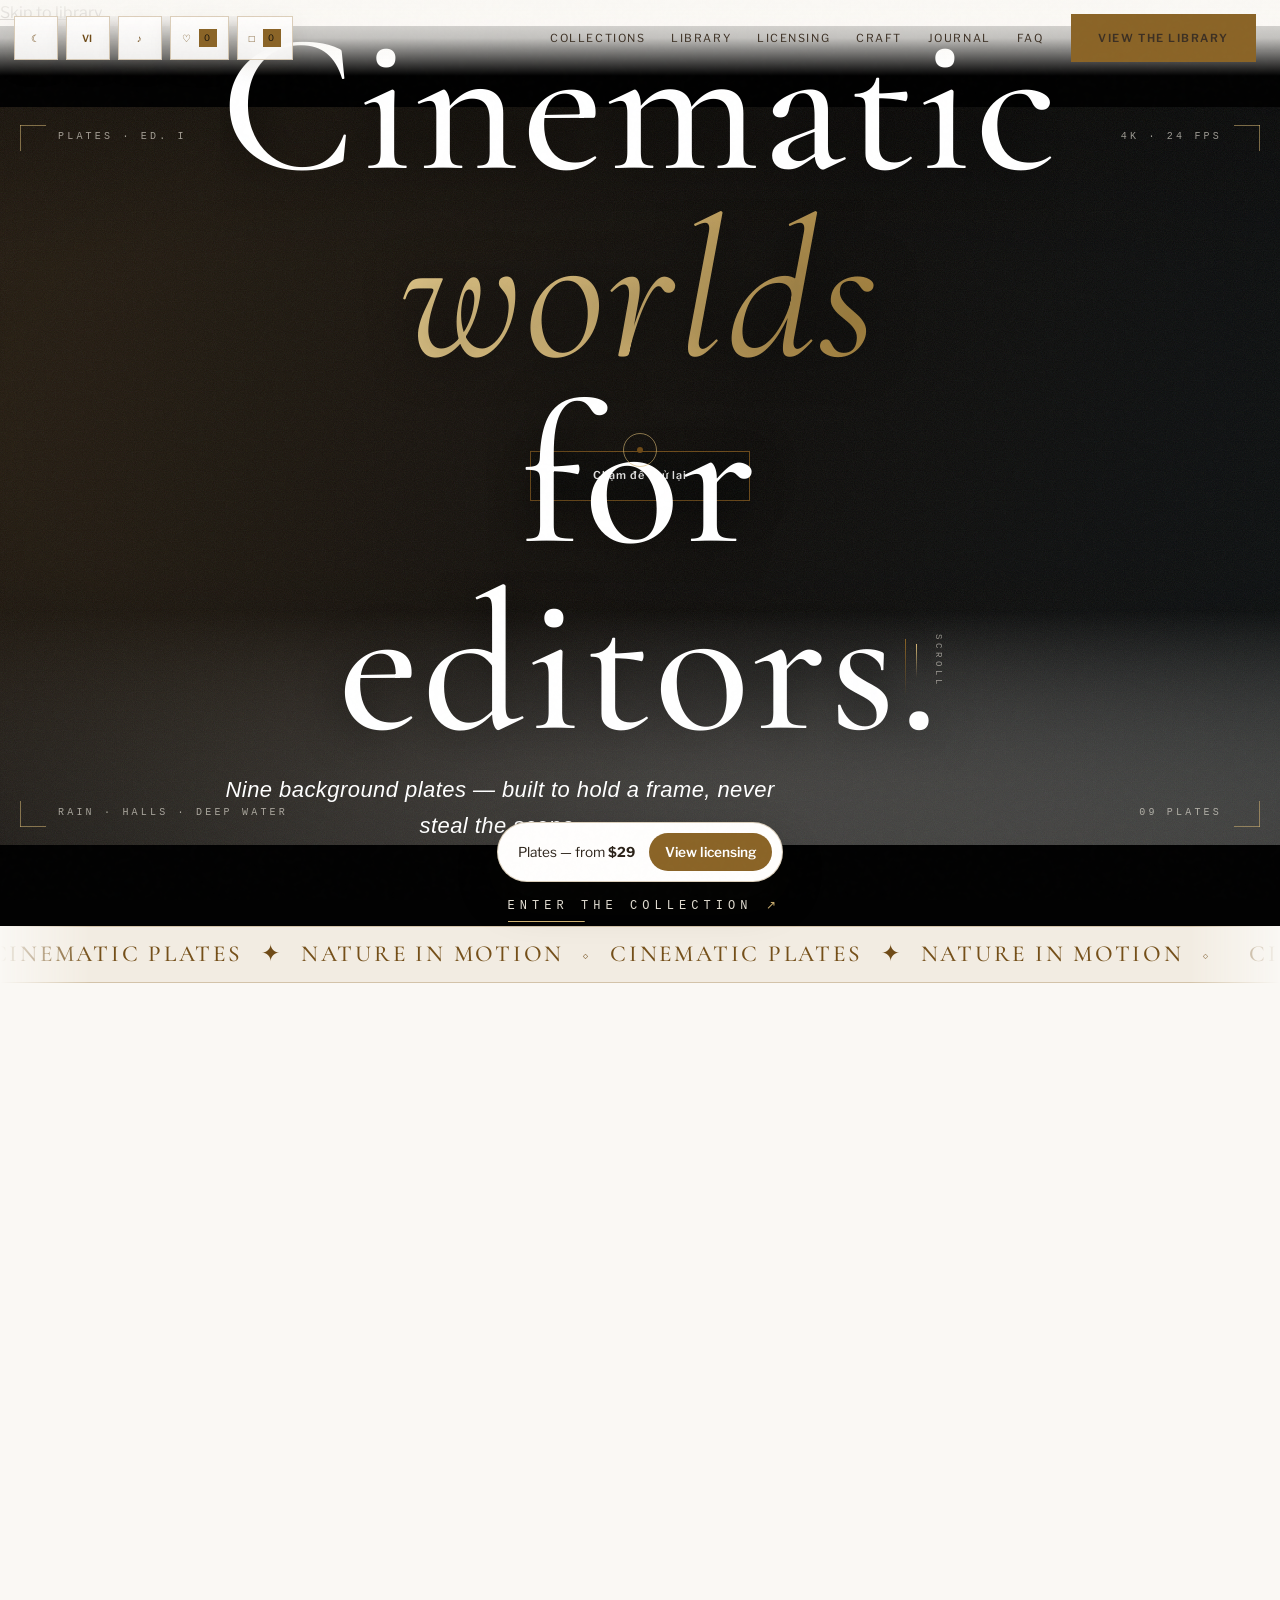
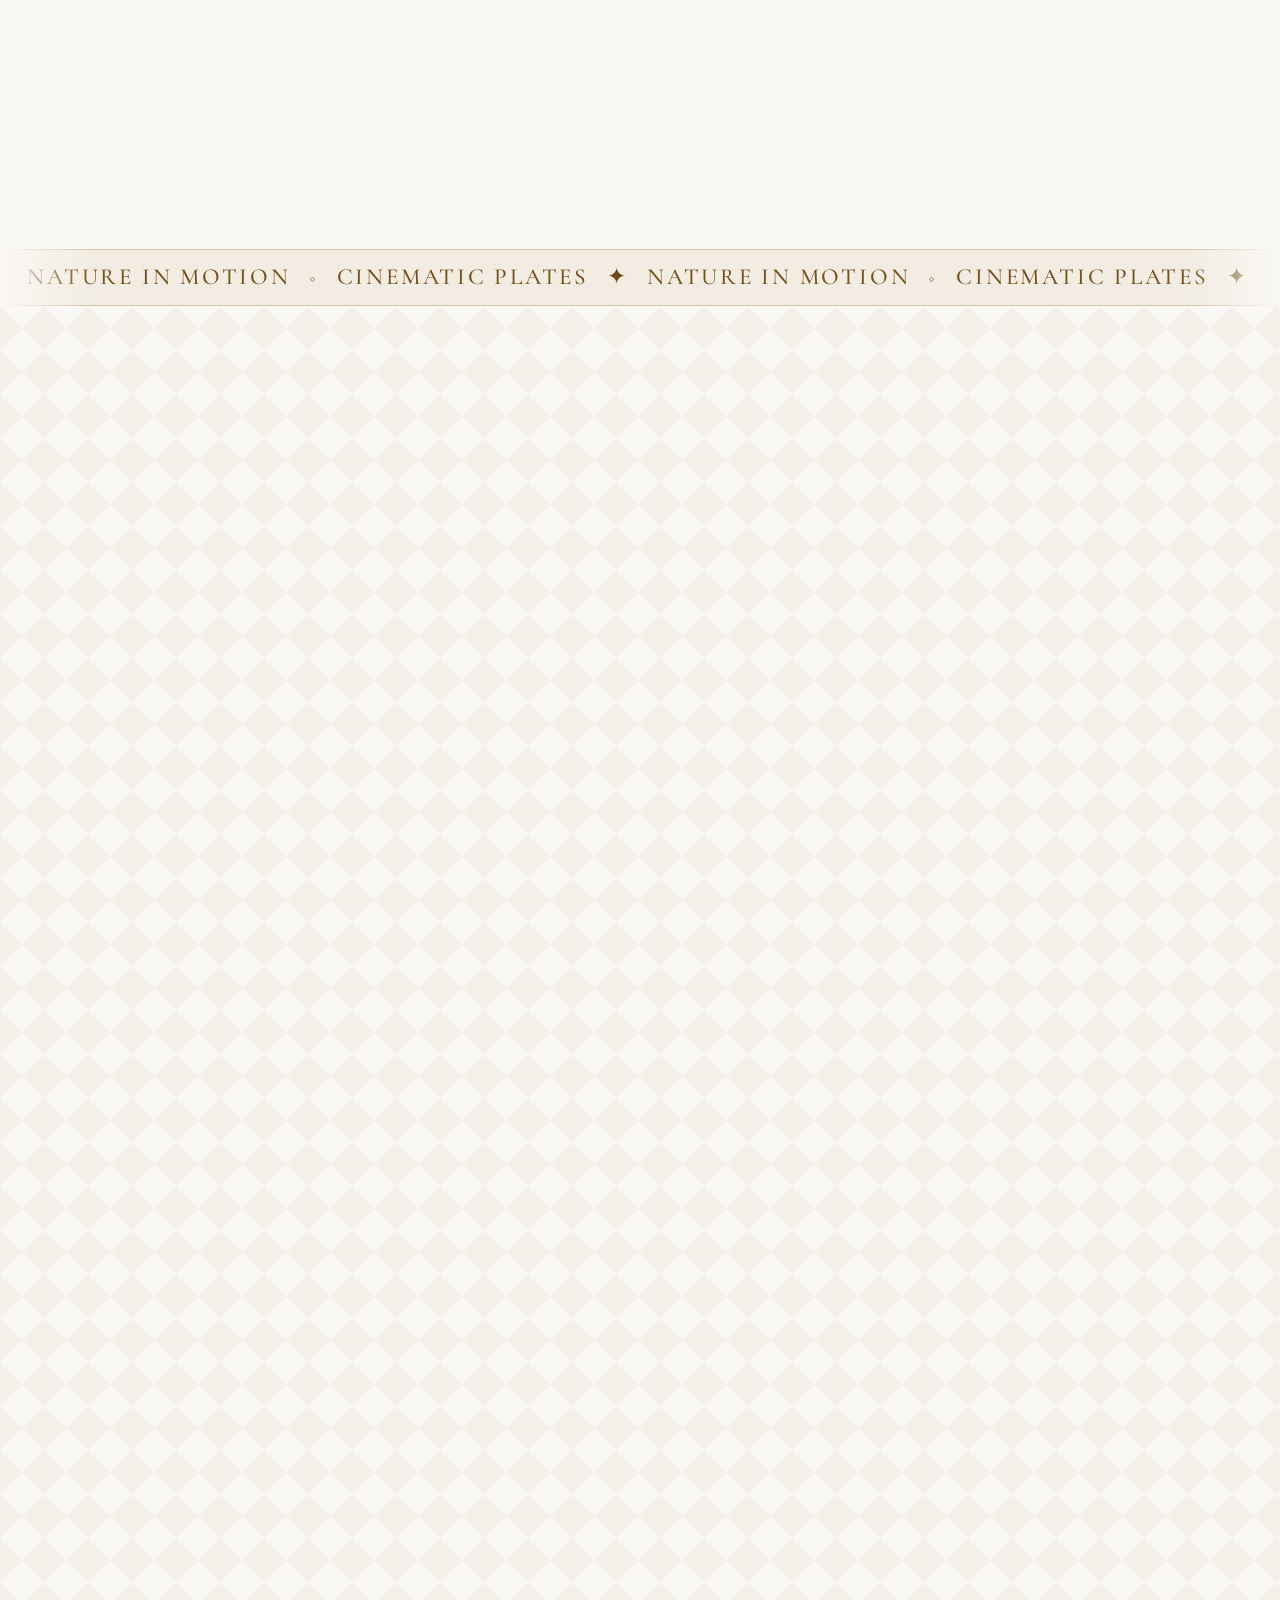
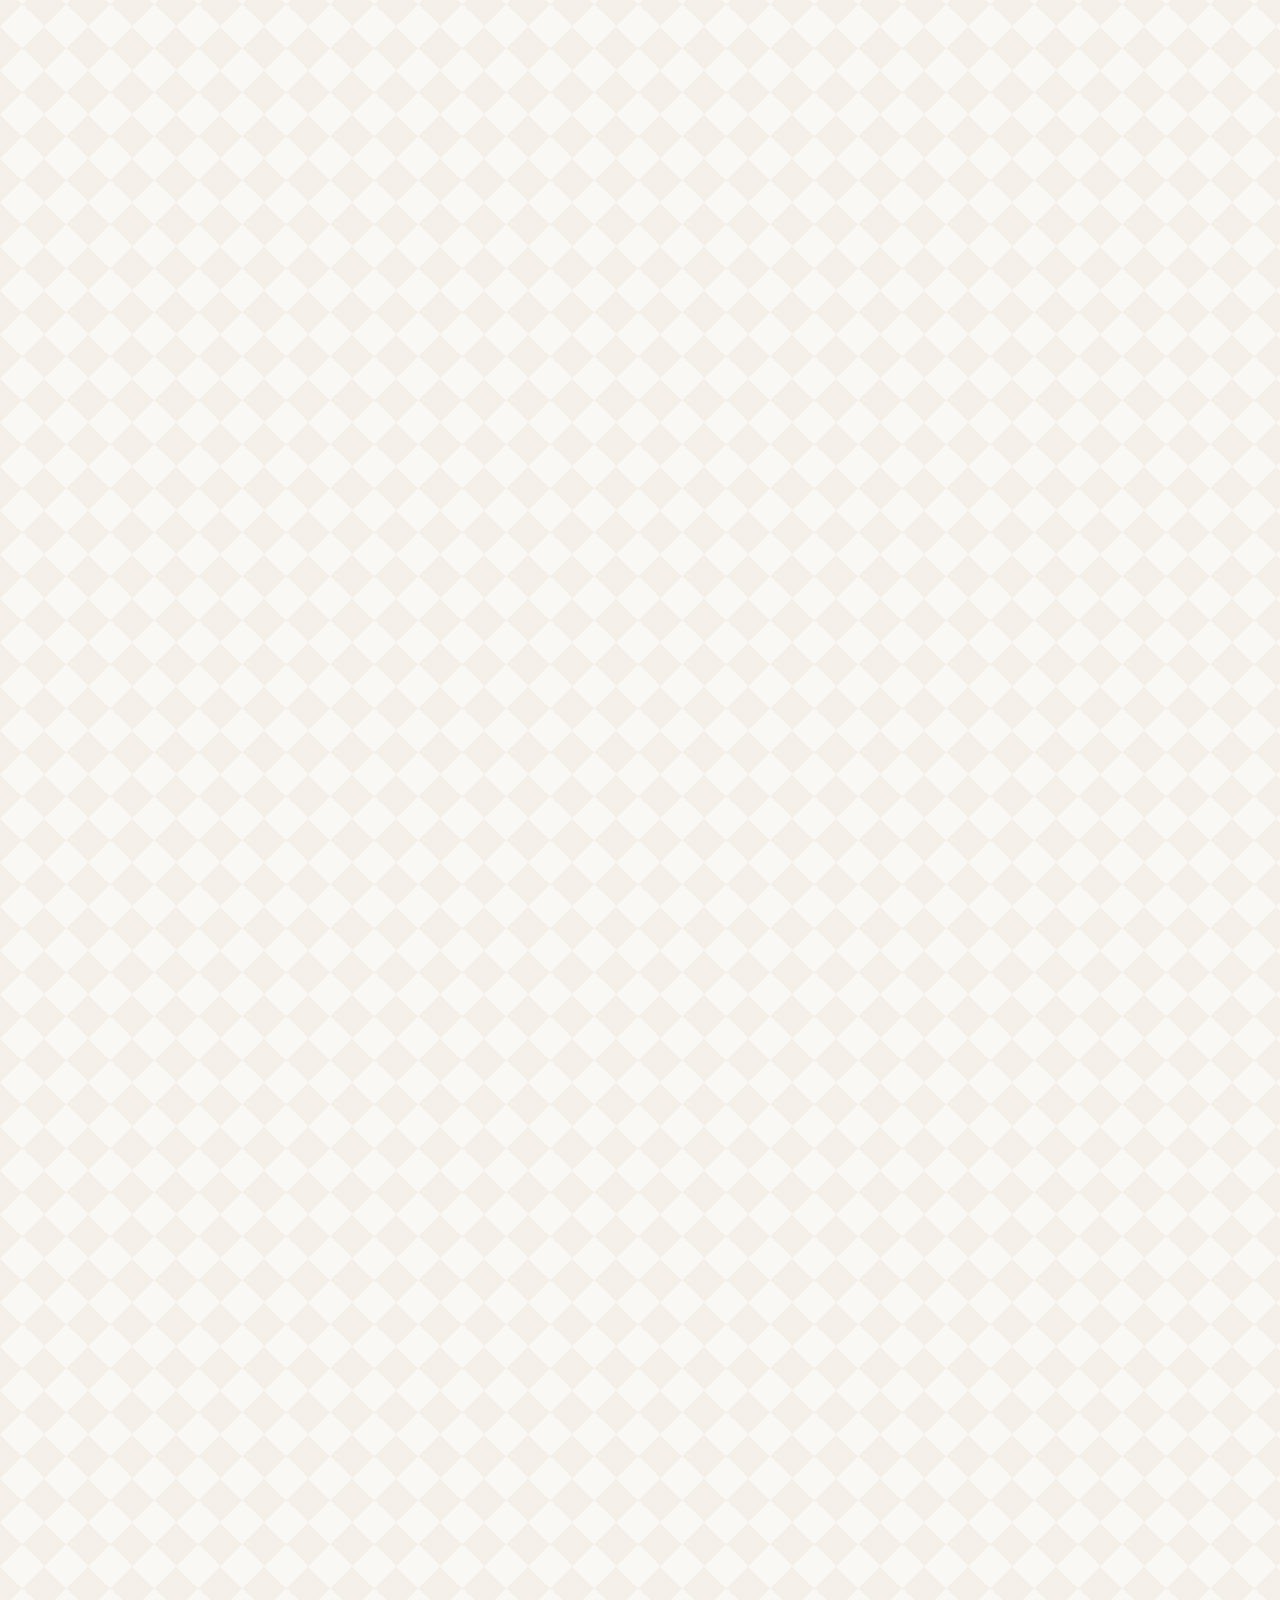
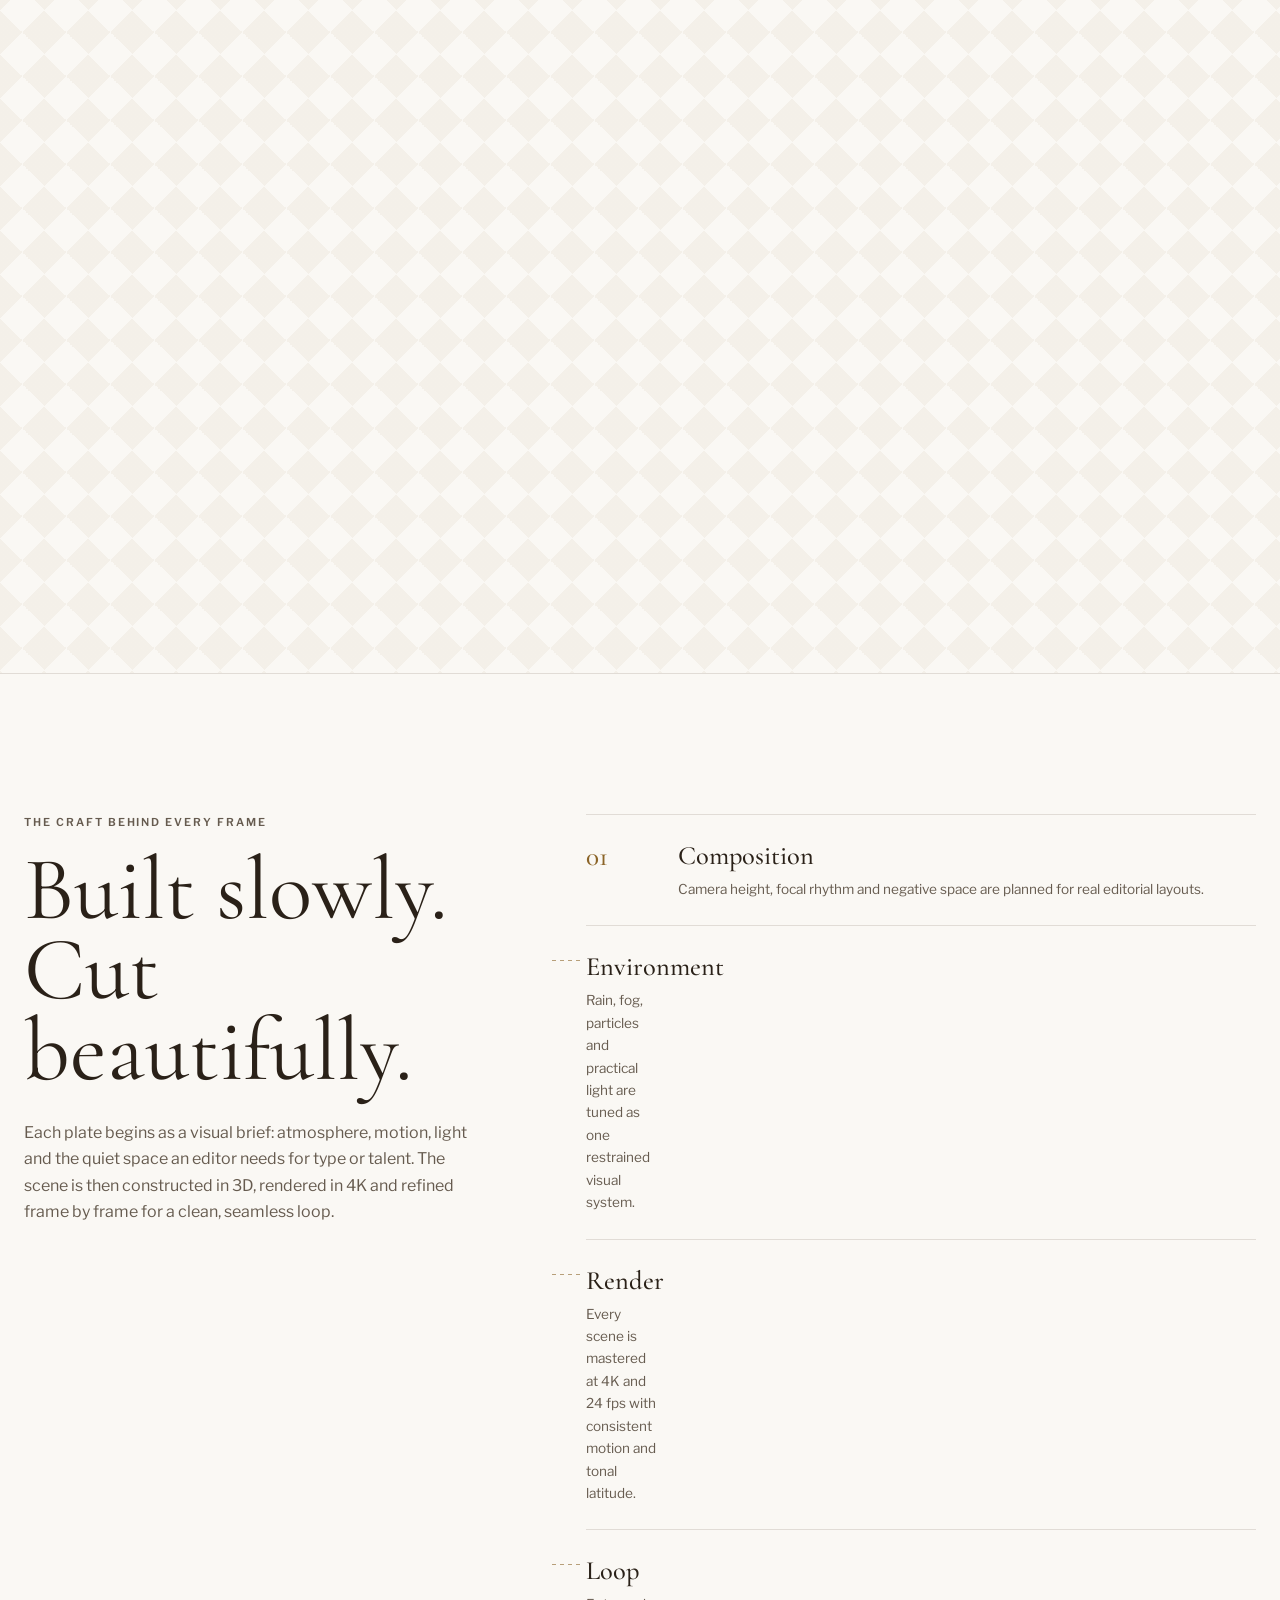
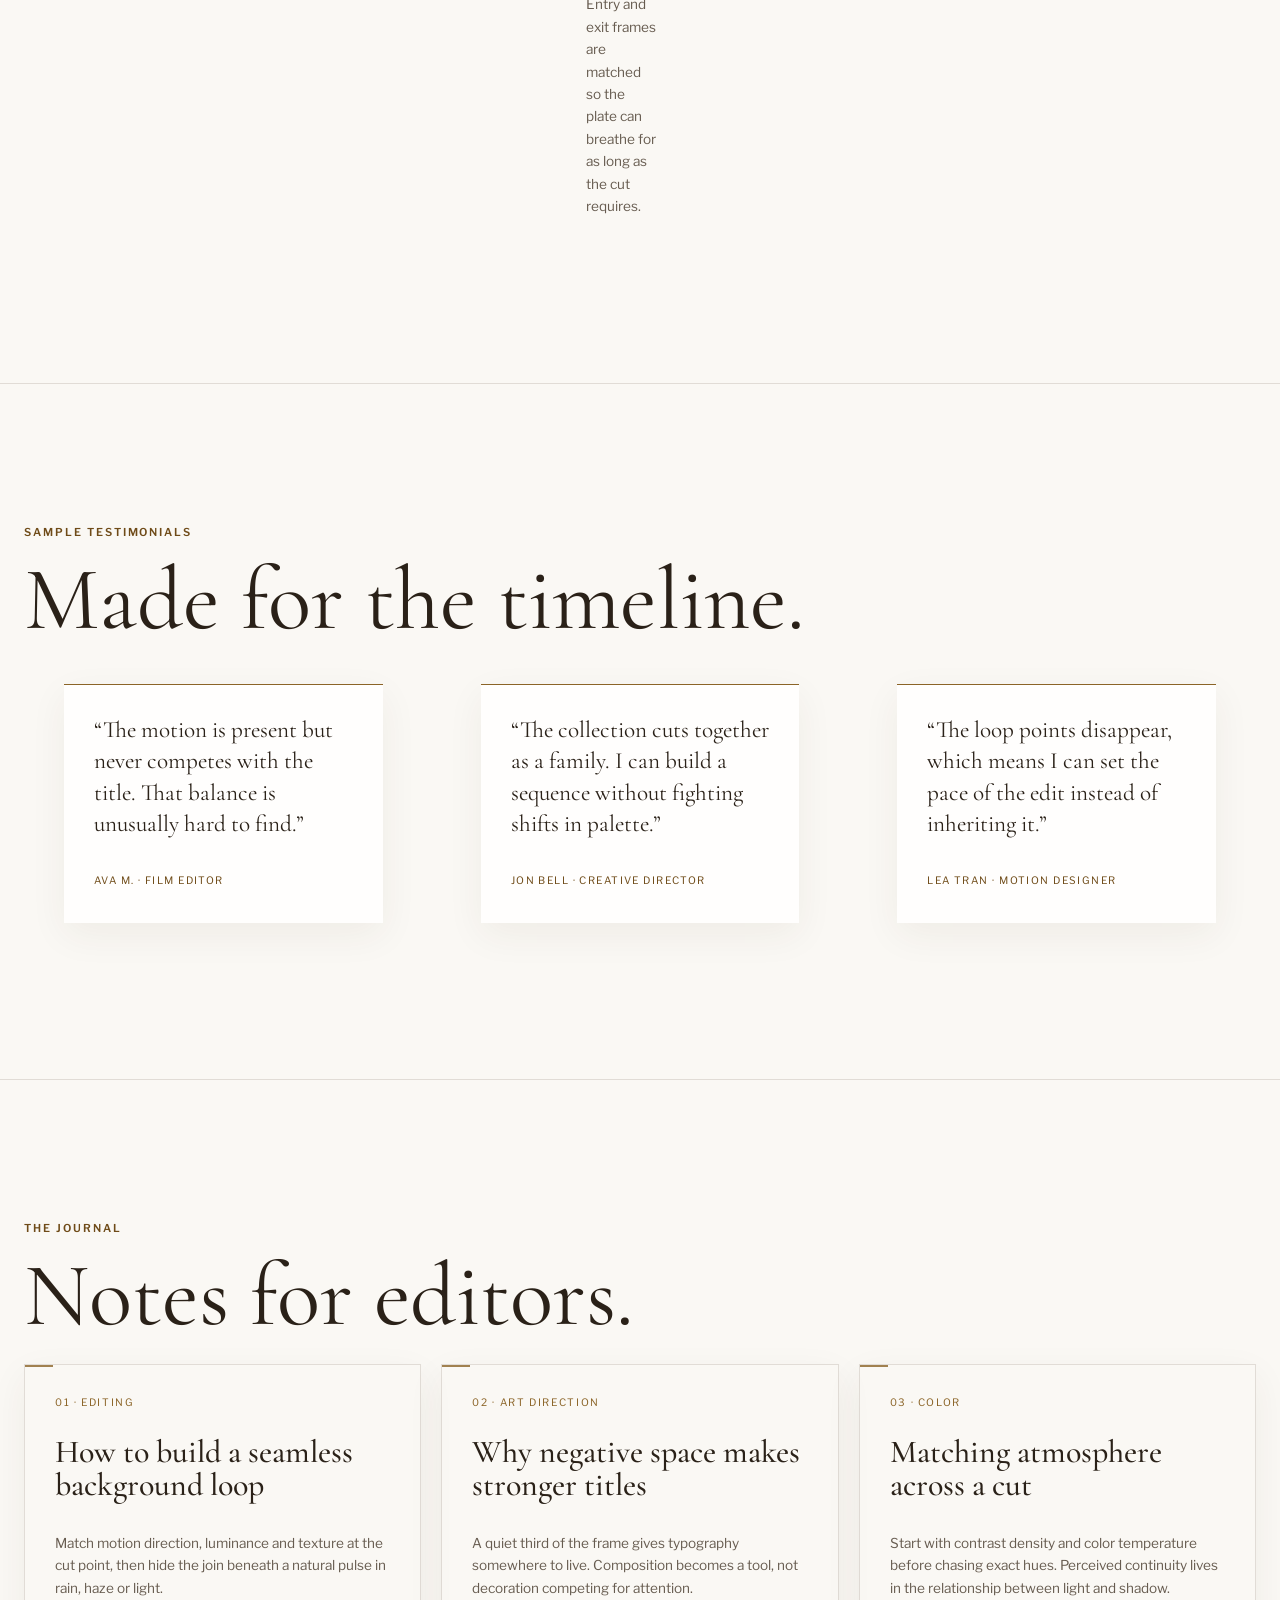
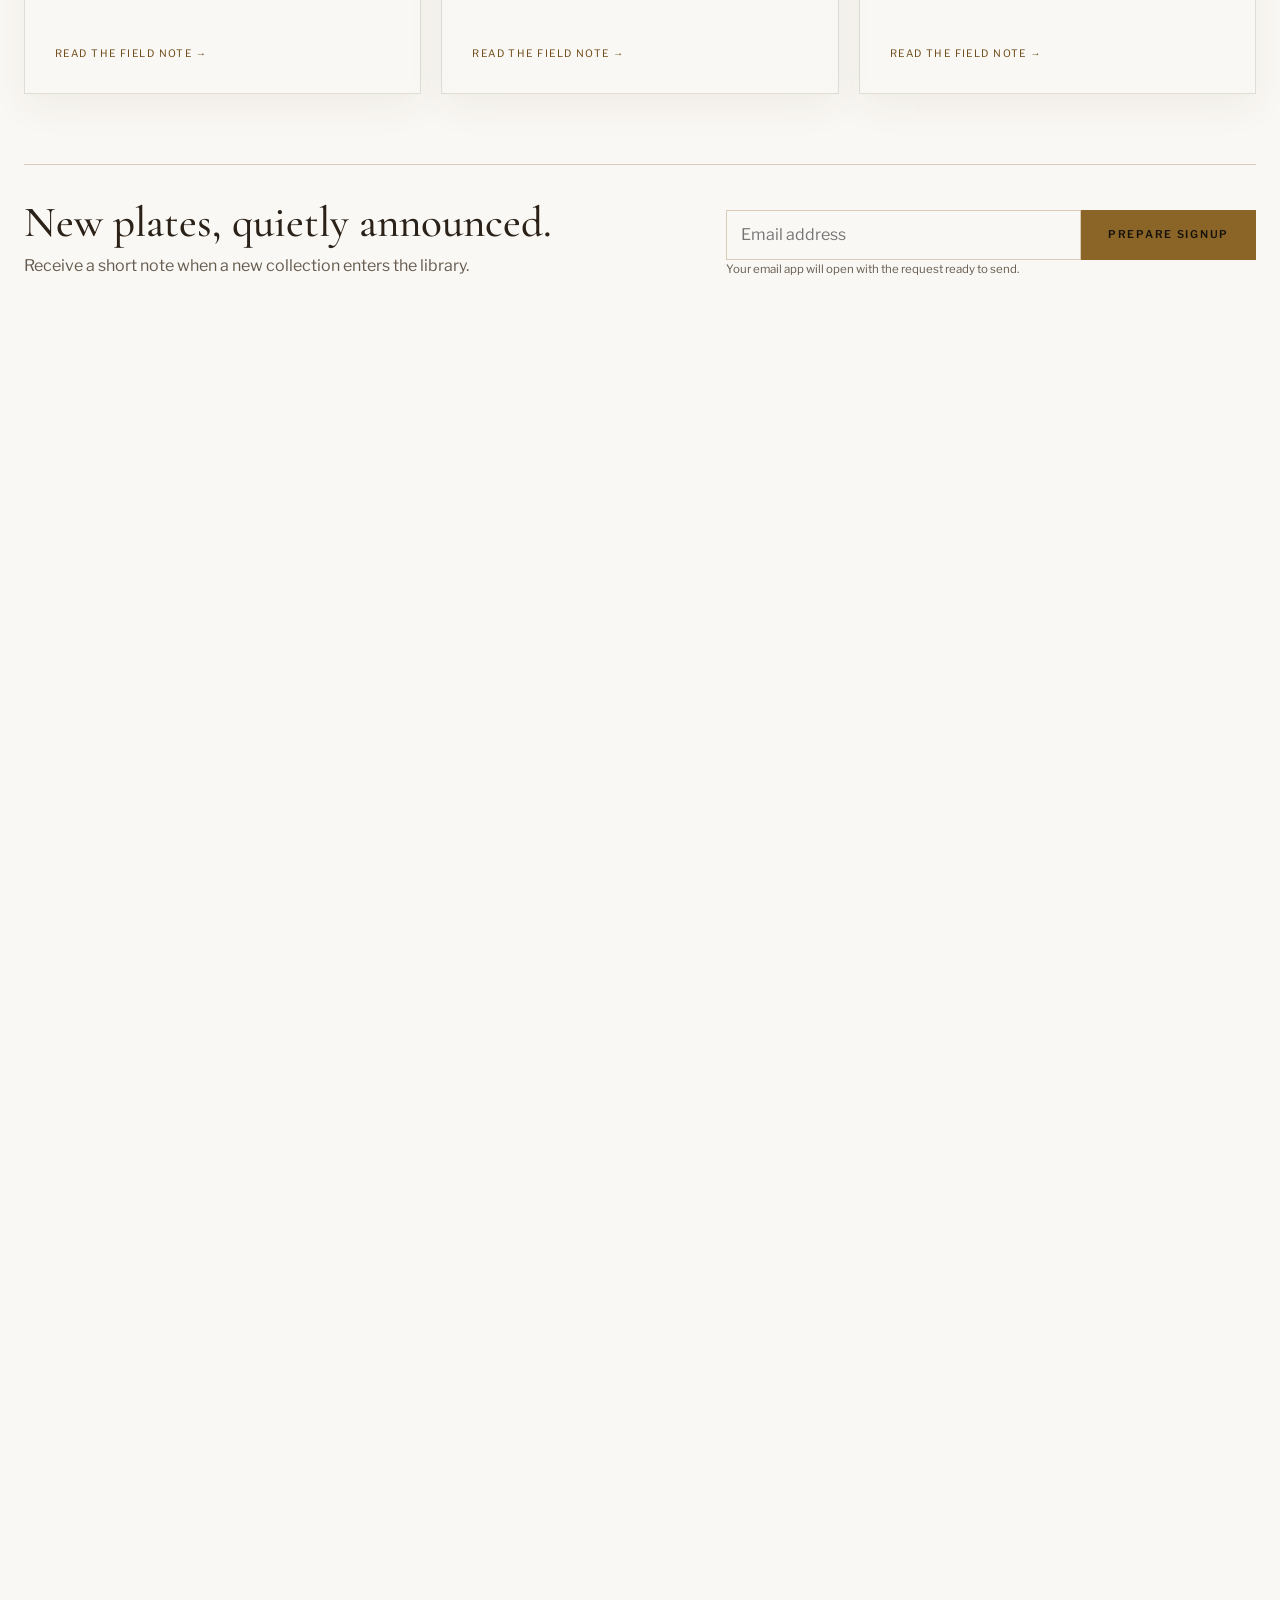
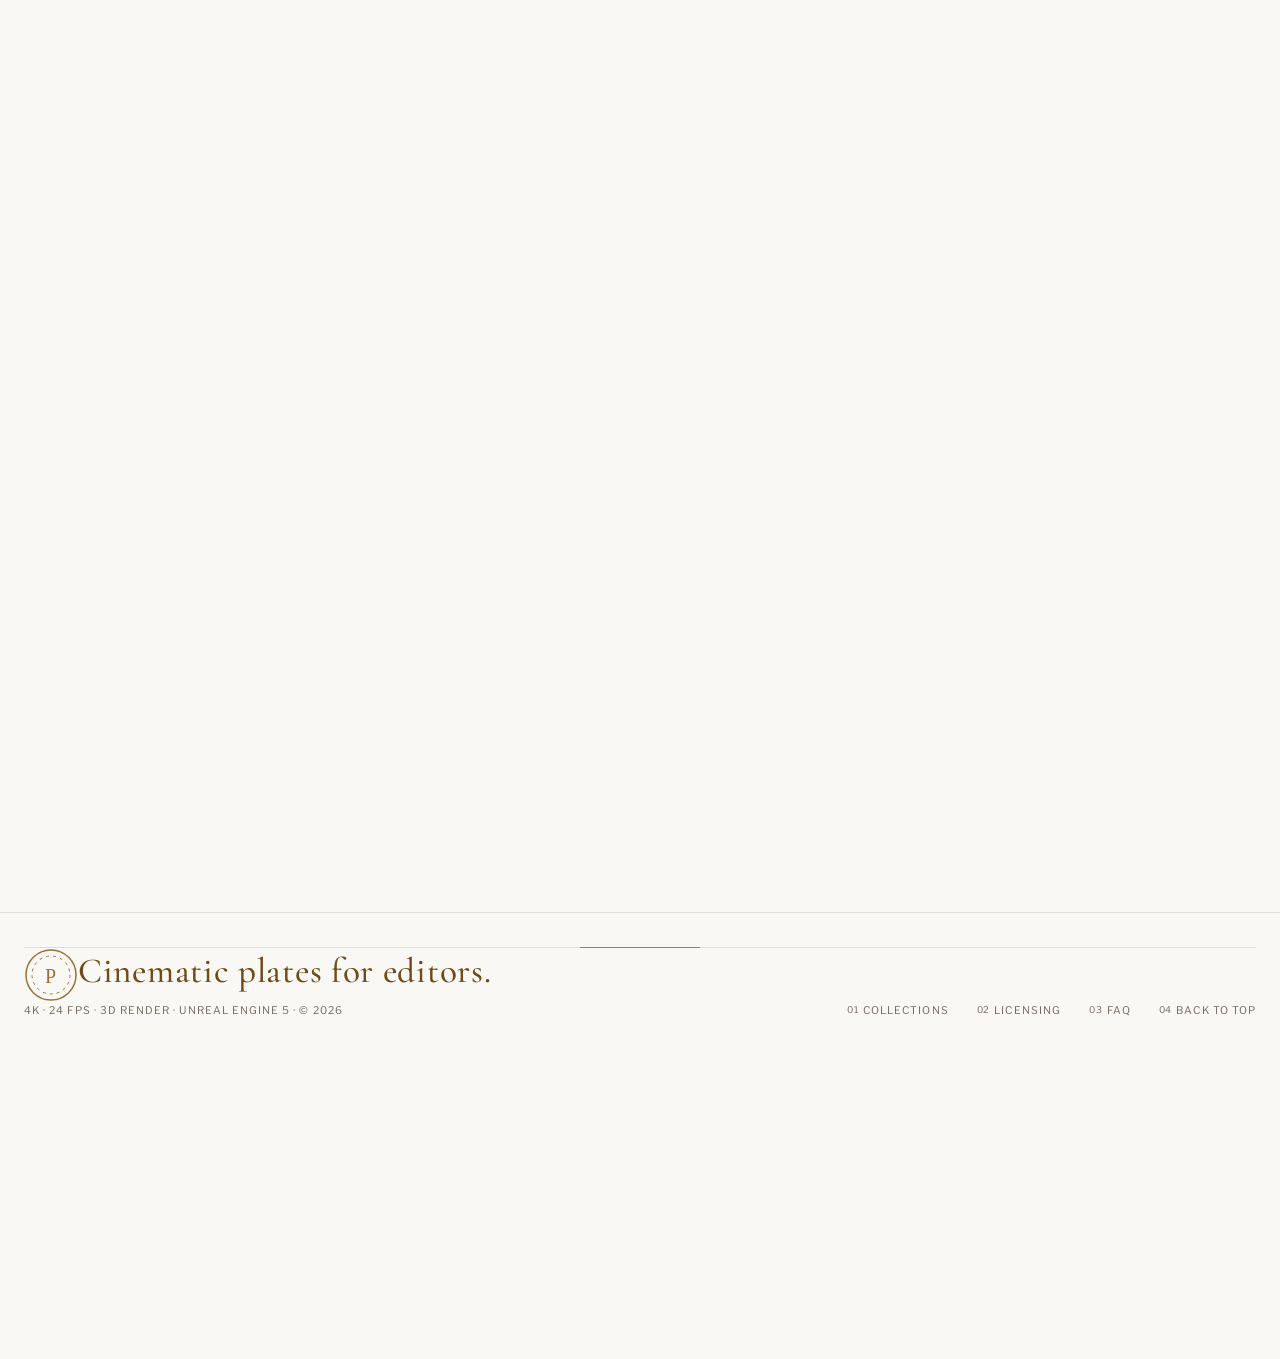
==== commit 7b35ed4c: "Plates batch #38: wire hunter38.css/js (100 improvements)" ====
--- a/index.html
+++ b/index.html
@@ -20,6 +20,7 @@
 <style>:root{--bg:#11110f;--bg-2:#171612;--panel:#1c1b17;--panel-2:#24221c;--ink:#f4efe4;--muted:#aaa294;--faint:#777064;--gold:#d5b776;--gold-2:#f0dca8;--line:rgba(213,183,118,.22);--line-soft:rgba(244,239,228,.1);--shadow:rgba(0,0,0,.48);--serif:"Cormorant Garamond",Georgia,serif;--sans:"Libre Franklin",Helvetica,sans-serif;--ease:cubic-bezier(.2,.75,.25,1);--max:1240px;color-scheme:dark}@media(prefers-color-scheme:dark){:root{--bg:#080807;--bg-2:#0f0f0d;--panel:#151410;--panel-2:#1d1b16;--ink:#f6f0e4;--muted:#aaa294;--shadow:rgba(0,0,0,.62)}}*{box-sizing:border-box}html{scroll-behavior:smooth;scroll-padding-top:80px}html.lenis{height:auto}.lenis.lenis-smooth{scroll-behavior:auto}.lenis.lenis-stopped{overflow:hidden}html.os-ios,html.os-macos{--sans:-apple-system,BlinkMacSystemFont,"SF Pro Text","SF Pro Display","Helvetica Neue",sans-serif}html.os-android{--sans:Roboto,"Noto Sans",sans-serif}html.os-windows{--sans:"Segoe UI",Tahoma,sans-serif}body{margin:0;background:var(--bg);color:var(--ink);font-family:var(--sans);font-size:16px;line-height:1.65;-webkit-font-smoothing:antialiased;overflow-x:hidden}body::before{content:"";position:fixed;inset:0;z-index:999;pointer-events:none;opacity:.045;background-image:url("data:image/svg+xml,%3Csvg viewBox='0 0 160 160' xmlns='http://www.w3.org/2000/svg'%3E%3Cfilter id='n'%3E%3CfeTurbulence type='fractalNoise' baseFrequency='.82' numOctaves='3' stitchTiles='stitch'/%3E%3C/filter%3E%3Crect width='100%25' height='100%25' filter='url(%23n)' opacity='.72'/%3E%3C/svg%3E")}::selection{background:var(--gold);color:#15120b}a{color:inherit}button,input{font:inherit}button{color:inherit}.shell{width:min(var(--max),calc(100% - 48px));margin:auto}.eyebrow{margin:0 0 18px;color:var(--gold-2);font-size:.68rem;font-weight:600;letter-spacing:.24em;text-transform:uppercase}.rule{height:1px;background:linear-gradient(90deg,var(--gold),transparent 75%)}#progress{position:fixed;z-index:300;top:0;left:0;width:100%;height:2px;transform:scaleX(0);transform-origin:left;background:linear-gradient(90deg,#9b7636,var(--gold-2));box-shadow:0 0 14px rgba(213,183,118,.7)}#preloader{position:fixed;inset:0;z-index:1000;display:grid;place-items:center;background:#080807;transition:opacity .6s var(--ease)}.loaded #preloader{opacity:0;visibility:hidden;pointer-events:none}.loader-inner{text-align:center;width:min(360px,70vw)}.loader-line{height:1px;background:#2b261c;margin:24px 0;overflow:hidden}.loader-line span{display:block;height:100%;width:100%;background:var(--gold);transform:scaleX(0);transform-origin:left;animation:loader-sweep 1.1s var(--ease) infinite}.loader-label{font-size:.62rem;letter-spacing:.32em;text-transform:uppercase;color:#8f8778}@keyframes loader-sweep{50%{transform:scaleX(1);transform-origin:left}51%{transform-origin:right}100%{transform:scaleX(0);transform-origin:right}}.cursor-dot,.cursor-ring{position:fixed;top:0;left:0;border-radius:50%;pointer-events:none;z-index:1100;display:none;transform:translate3d(var(--cx,0),var(--cy,0),0) scale(var(--cs,1));transition:opacity .2s}.cursor-dot{width:6px;height:6px;background:var(--gold-2)}.cursor-ring{width:34px;height:34px;border:1px solid rgba(213,183,118,.6)}.cursor-ring.active{--cs:1.7;background:rgba(213,183,118,.08)}@media(pointer:fine){.cursor-dot,.cursor-ring{display:block}a,body,button{cursor:none}}.nav{position:fixed;z-index:200;top:0;left:0;right:0;padding-top:env(safe-area-inset-top);background:linear-gradient(180deg,rgba(8,8,7,.9),rgba(8,8,7,.64),transparent);transition:transform .45s var(--ease)}.nav.hide{transform:translateY(-110%)}.nav-inner{width:min(var(--max),calc(100% - 48px));height:76px;margin:auto;display:flex;align-items:center;justify-content:flex-end;gap:28px}.nav-links{display:flex;gap:30px;align-items:center}.nav a{text-decoration:none;font-size:.69rem;letter-spacing:.14em;text-transform:uppercase;color:rgba(246,240,228,.72);position:relative}.nav-links a::after{content:"";position:absolute;left:0;bottom:-7px;width:100%;height:1px;background:var(--gold);transform:scaleX(0);transform-origin:right;transition:transform .4s var(--ease)}.nav-links a:hover::after{transform:scaleX(1);transform-origin:left}.menu-btn{display:none;background:0 0;border:0;padding:10px;font-size:.7rem;letter-spacing:.14em;text-transform:uppercase}.btn{display:inline-flex;align-items:center;justify-content:center;gap:12px;min-height:48px;padding:0 24px;border:1px solid var(--gold);background:var(--gold);color:#17130c;text-decoration:none;text-transform:uppercase;font-size:.67rem;font-weight:600;letter-spacing:.16em;position:relative;overflow:hidden;transition:transform .35s var(--ease)}.btn::before{content:"";position:absolute;inset:0;background:#15130e;transform:translateY(102%);transition:transform .4s var(--ease)}.btn i,.btn span{position:relative;z-index:2;font-style:normal}.btn:hover{color:var(--gold-2);box-shadow:0 0 28px rgba(213,183,118,.2)}.btn:hover::before{transform:none}.btn.ghost{background:0 0;color:var(--gold-2);border-color:var(--line)}.btn.ghost::before{background:rgba(213,183,118,.09)}@media(hover:hover) and (pointer:fine){html:not(.touch-device):not(.low-power) .btn::after{content:"";position:absolute;z-index:1;top:-55%;left:-42%;width:24%;height:210%;pointer-events:none;opacity:.32;background:linear-gradient(90deg,transparent,rgba(255,236,190,.76),rgba(244,210,139,.42),transparent);transform:translate3d(-210%,0,0) skewX(-18deg);transition:transform .62s cubic-bezier(.22,.72,.25,1);will-change:transform}html:not(.touch-device):not(.low-power) .btn:hover::after{transform:translate3d(720%,0,0) skewX(-18deg)}}@media(prefers-reduced-motion:reduce){.btn::after{content:none!important;display:none!important}}html.os-android .btn,html.os-android button{position:relative;overflow:hidden}html.os-android .ripple-wave{position:absolute;z-index:2;width:14px;height:14px;border-radius:50%;pointer-events:none;background:rgba(255,255,255,.32);transform:translate(-50%,-50%) scale(0);animation:android-ripple .48s ease-out forwards}@keyframes android-ripple{to{transform:translate(-50%,-50%) scale(14);opacity:0}}html.touch-device{scroll-padding-top:calc(64px + env(safe-area-inset-top))}html.touch-device *{-webkit-tap-highlight-color:transparent}html.touch-device a,html.touch-device button,html.touch-device summary{display:inline-flex;align-items:center;min-height:44px;touch-action:manipulation}html.touch-device .cursor-dot,html.touch-device .cursor-ring{display:none!important}html.touch-device .clip-card:hover img,html.touch-device .collection:hover img{transform:none;filter:saturate(.72)}html.touch-device .clip-card:hover{transform:none}html.touch-device .clip-card:active img,html.touch-device .collection:active img{filter:saturate(.96)}html.low-power #particles{display:none!important}html.low-power .hero-media img{animation:none}html.low-power .hero-media::before,html.low-power .stack-panel::before{display:none!important}html.low-power .stack-panel{border-color:rgba(213,183,118,.58)}html.os-ios .nav-inner{padding-left:max(24px,env(safe-area-inset-left));padding-right:max(24px,env(safe-area-inset-right))}html.os-ios footer{padding-bottom:calc(44px + env(safe-area-inset-bottom))}@media(hover:none){.btn:hover{color:#17130c;box-shadow:none}.btn.ghost:hover{color:var(--gold-2)}.btn:hover::before{transform:translateY(102%)}.btn:active::before{transform:none}.btn:active{color:var(--gold-2)}.collection:hover img{transform:none;filter:saturate(.72)}.clip-card:hover .clip-visual{border-color:var(--line-soft);box-shadow:none}}.hero{min-height:100svh;position:relative;display:grid;align-items:end;overflow:hidden}.hero-media{position:absolute;inset:0;clip-path:inset(0 round 0);background:#090908}.hero-media img,.hero-media video{width:100%;height:100%;object-fit:cover;filter:saturate(.78) contrast(1.08)}.hero-media img{transform:scale(1.08);animation:kenburns 18s ease-in-out infinite alternate}.hero-media video{position:absolute;inset:0;z-index:1;opacity:0;transition:opacity .55s var(--ease)}.hero-media video.is-ready{opacity:1}.hero-media::before{content:"";position:absolute;inset:0;z-index:2;pointer-events:none;opacity:.05;background-image:url("data:image/svg+xml,%3Csvg width='160' height='160' viewBox='0 0 160 160' xmlns='http://www.w3.org/2000/svg'%3E%3Cfilter id='film'%3E%3CfeTurbulence type='fractalNoise' baseFrequency='.78' numOctaves='3' seed='17' stitchTiles='stitch'/%3E%3C/filter%3E%3Crect width='100%25' height='100%25' filter='url(%23film)' opacity='.78'/%3E%3C/svg%3E");background-repeat:repeat;background-size:160px 160px}.hero-media::after{z-index:2}.hero-media img{position:relative;z-index:0}@keyframes kenburns{to{transform:scale(1.2) translate3d(-1.5%,1%,0)}}.hero-media::after{content:"";position:absolute;inset:0;background:linear-gradient(90deg,rgba(5,6,6,.8) 0,rgba(5,6,6,.38) 55%,rgba(5,6,6,.1)),linear-gradient(0deg,var(--bg) 0,transparent 34%,rgba(0,0,0,.22) 100%)}#particles{position:absolute;inset:0;width:100%;height:100%;z-index:1;pointer-events:none;opacity:.8}.hero-content{position:relative;z-index:2;width:min(var(--max),calc(100% - 48px));margin:auto;padding:170px 0 12vh}.hero-copy{max-width:820px}.hero h1{margin:0;font:400 clamp(4.6rem,10.5vw,9.6rem)/.78 var(--serif);letter-spacing:-.045em;text-wrap:balance}.hero h1 em{font-weight:400;color:var(--gold-2)}.hero-sub{max-width:560px;margin:36px 0 40px;color:#c4bcae;font-size:clamp(.98rem,1.6vw,1.18rem);font-weight:300}.hero-actions{display:flex;gap:14px;flex-wrap:wrap}.hero-index{position:absolute;right:0;bottom:12vh;display:grid;grid-template-columns:repeat(3,auto);gap:28px;border-top:1px solid rgba(255,255,255,.2);padding-top:15px;color:#c9c1b3}.hero-index strong{font:500 1.5rem/1 var(--serif);color:var(--gold-2)}.hero-index span{display:block;font-size:.58rem;letter-spacing:.16em;text-transform:uppercase;margin-top:6px}.scroll-cue{position:absolute;right:2px;top:45%;writing-mode:vertical-rl;font-size:.58rem;letter-spacing:.24em;text-transform:uppercase;color:#afa798}.scroll-cue::after{content:"";display:inline-block;width:1px;height:58px;background:linear-gradient(var(--gold),transparent);margin-top:14px}.marquee{overflow:hidden;border-block:1px solid var(--line-soft);background:#080807;padding:16px 0}.marquee-track{display:flex;width:max-content}.marquee-segment{flex:none;white-space:nowrap;padding-right:1.7rem;font:500 clamp(1.05rem,1.8vw,1.45rem)/1 var(--serif);letter-spacing:.12em;text-transform:uppercase;color:var(--gold)}.marquee-segment b{color:var(--gold-2);font-weight:400;margin:0 .65rem}.btn-magnetic{transition:transform .35s var(--ease)}.section{padding:150px 0}.contact,.faq,.fly-section,.section,.stack-zone{content-visibility:auto;contain-intrinsic-size:900px}.motion-reveal{opacity:0;transform:translate3d(0,38px,0);transition:opacity .85s var(--ease),transform .85s var(--ease)}.motion-reveal.is-visible{opacity:1;transform:translate3d(0,0,0)}.section-head{display:grid;grid-template-columns:minmax(0,1.25fr) minmax(260px,.75fr);gap:8vw;align-items:end;margin-bottom:72px}.section h2{margin:0;font:400 clamp(3.2rem,7vw,6.4rem)/.9 var(--serif);letter-spacing:-.04em;max-width:11ch}.section-copy{margin:0 0 7px;color:var(--muted);font-weight:300;max-width:47ch}.split-word{display:inline-block;transform-style:preserve-3d}.collections{padding-bottom:180px}.collections-stage{display:grid;grid-template-columns:minmax(210px,.34fr) minmax(0,1.66fr);gap:clamp(34px,6vw,88px);align-items:start}.collections-dial{--dial-progress:0;--dial-index:0;--dial-rotation:0deg;position:sticky;top:112px;display:grid;gap:28px;align-content:start;padding-top:6px;z-index:4}.dial-face{position:relative;width:min(100%,210px);aspect-ratio:1;border-radius:50%;background:repeating-conic-gradient(from -90deg,rgba(139,100,39,.26) 0 1deg,transparent 1deg 6deg)}.dial-fill{position:absolute;inset:0;border-radius:inherit;background:repeating-conic-gradient(from -90deg,var(--gold) 0 1deg,transparent 1deg 6deg);-webkit-mask:conic-gradient(from -90deg,#000 calc(var(--dial-progress)*1turn),transparent 0),radial-gradient(farthest-side,transparent calc(100% - 10px),#000 calc(100% - 9px));-webkit-mask-composite:source-in;mask:conic-gradient(from -90deg,#000 calc(var(--dial-progress)*1turn),transparent 0),radial-gradient(farthest-side,transparent calc(100% - 10px),#000 calc(100% - 9px));mask-composite:intersect}.dial-face::after{content:"";position:absolute;inset:15%;border:1px solid var(--line);border-radius:50%}.dial-medallion{position:absolute;inset:29%;display:grid;place-items:center;border-radius:50%;border:1px solid var(--gold);background:var(--bg);box-shadow:0 10px 28px var(--shadow);transform:rotate(var(--dial-rotation));transition:transform .15s linear}.dial-medallion span{font:500 clamp(2rem,4vw,3.2rem)/1 var(--serif);color:var(--gold-2)}.dial-copy{display:grid;gap:10px}.dial-kicker{font-size:.61rem;font-weight:600;letter-spacing:.22em;text-transform:uppercase;color:var(--gold)}.dial-name-window{height:56px;overflow:hidden}.dial-name-track{transform:translate3d(0,calc(var(--dial-index)*-56px),0);transition:transform .65s var(--ease)}.dial-name-track span{height:56px;display:flex;align-items:center;font:500 clamp(1.85rem,3vw,2.6rem)/1 var(--serif);color:var(--ink)}.dial-static-list{display:none;list-style:none;padding:0;margin:0;gap:8px}.dial-static-list li{font:500 1.35rem/1.1 var(--serif);color:var(--ink)}.dial-static-list li::before{content:"0" counter(list-item);display:inline-block;width:28px;font:500 .58rem var(--sans);letter-spacing:.12em;color:var(--gold)}.collections-stage .collection-grid{grid-template-columns:1fr;gap:28px}.collections-stage .collection{min-height:min(72vh,720px)}.collection-grid{display:grid;grid-template-columns:repeat(3,1fr);gap:18px}.collection{position:relative;min-height:580px;overflow:hidden;border:1px solid var(--line-soft);background:#111}.collection img,.collection-video{position:absolute;inset:-8%;width:116%;height:116%;object-fit:cover;filter:saturate(.78);transition:transform .8s var(--ease),opacity .5s var(--ease)}.collection-video{z-index:1;opacity:0;pointer-events:none}.collection-video.is-ready{opacity:1}.inline-video-prompt{position:absolute;z-index:4;right:14px;top:14px;min-height:42px;padding:0 13px;border:1px solid rgba(255,255,255,.28);background:rgba(8,8,7,.72);color:#fff;font-size:.6rem;letter-spacing:.12em;text-transform:uppercase;backdrop-filter:blur(9px)}.inline-video-prompt[hidden]{display:none}.inline-video-prompt.error-state,.video-retry{position:absolute;z-index:6;left:50%;right:auto;top:50%;transform:translate(-50%,-50%);min-width:min(220px,calc(100% - 30px));min-height:50px;padding:0 18px;border:1px solid var(--gold-2);background:rgba(8,8,7,.9);color:#fff;font-size:.68rem;font-weight:600;letter-spacing:.1em;text-transform:none;white-space:nowrap;box-shadow:0 12px 34px rgba(0,0,0,.32);backdrop-filter:blur(10px)}.video-retry[hidden]{display:none}.inline-video-prompt.error-state:active,.video-retry:active{background:var(--gold);color:#17130c}.collection::after{content:"";z-index:1;position:absolute;inset:0;background:linear-gradient(0deg,rgba(5,5,4,.92),rgba(5,5,4,.06) 65%)}.collection:hover .collection-video,.collection:hover img{transform:scale(1.045);filter:saturate(.98)}.collection-content{position:absolute;z-index:2;inset:auto 28px 30px}.collection-num{font-size:.6rem;letter-spacing:.2em;color:var(--gold-2)}.collection h3{margin:10px 0 5px;font:500 2.2rem/1 var(--serif)}.collection p{margin:0;color:#c3bbad;font-size:.82rem}.collection .view{margin-top:22px;display:inline-flex;gap:10px;align-items:center;color:var(--gold-2);font-size:.64rem;text-transform:uppercase;letter-spacing:.15em}.collection .view::after{content:"";width:42px;height:1px;background:var(--gold)}html.touch-device .collections-stage{display:block}html.touch-device .collections-dial{position:relative;top:auto;grid-template-columns:112px minmax(0,1fr);align-items:center;gap:24px;margin:-12px 0 38px;padding:0}html.touch-device .dial-face{width:112px}html.touch-device .dial-name-window{display:none}html.touch-device .dial-static-list{display:grid;grid-template-columns:repeat(3,minmax(0,1fr));gap:12px}html.touch-device .collections-stage .collection-grid{grid-template-columns:repeat(3,1fr);gap:18px}html.touch-device .collections-stage .collection{min-height:580px}.fly-section{min-height:120vh;display:grid;place-items:center;position:relative;overflow:hidden;border-block:1px solid var(--line-soft)}.fly-head{font:400 clamp(4rem,10vw,10rem)/.82 var(--serif);text-align:center;max-width:9ch;margin:0;position:relative;z-index:2}.fly-head em{color:var(--gold-2);font-weight:400}.fly-media{position:absolute;width:clamp(130px,18vw,280px);aspect-ratio:4/3;overflow:hidden;border:1px solid var(--line);box-shadow:0 30px 80px rgba(0,0,0,.5)}.fly-media img{width:100%;height:100%;object-fit:cover}.fly-a{left:5%;top:16%;transform:rotate(-7deg)}.fly-b{right:5%;top:23%;transform:rotate(6deg)}.fly-c{left:38%;bottom:8%;transform:rotate(-2deg)}.library{padding-top:160px}.library-tools{display:flex;align-items:center;justify-content:space-between;gap:24px;border-block:1px solid var(--line-soft);padding:18px 0;margin-bottom:42px}.filters{display:flex;flex-wrap:wrap;gap:4px}.filter{border:0;background:0 0;padding:8px 15px;color:var(--muted);font-size:.64rem;letter-spacing:.14em;text-transform:uppercase}.filter.active,.filter:hover{color:var(--gold-2)}.library-count{color:var(--faint);font-size:.7rem;letter-spacing:.12em;text-transform:uppercase}.clip-grid{display:grid;grid-template-columns:repeat(3,1fr);gap:54px 20px}.clip-card{min-width:0;position:relative}.clip-card,.collection{transform-style:preserve-3d}.tilt-target{transition:transform .42s var(--ease)}.clip-card.hidden{display:none}.clip-card:hover{transform:translateY(-10px)}.clip-visual{aspect-ratio:16/10;position:relative;overflow:hidden;background:#0d0d0c;border:1px solid var(--line-soft)}.clip-card:hover .clip-visual{border-color:rgba(213,183,118,.72);box-shadow:0 0 34px rgba(213,183,118,.11)}.clip-media-settle{position:absolute;inset:0;overflow:hidden}.clip-visual.blind-ready .clip-media-settle{transform:scale(1.06);will-change:transform}.clip-visual.blind-revealed .clip-media-settle{transform:scale(1);transition:transform .9s cubic-bezier(.22,1,.36,1)}.clip-visual .card-video,.clip-visual img{position:absolute;inset:0;width:100%;height:100%;object-fit:cover}.clip-visual img{transform:scale(1.03);transition:transform .8s var(--ease);filter:saturate(.74)}.clip-visual .card-video{z-index:1;display:block;opacity:0;filter:saturate(.78);transition:opacity .45s var(--ease),transform .8s var(--ease)}.clip-visual .card-video.is-ready{opacity:1}.clip-card:hover .card-video,.clip-card:hover img{transform:scale(1.095);filter:saturate(.95)}.clip-visual::after{content:"";position:absolute;z-index:2;inset:0;background:linear-gradient(0deg,rgba(0,0,0,.45),transparent 45%)}.js .blind-overlay{position:absolute;z-index:3;inset:0;display:grid;grid-template-rows:repeat(var(--blind-count,6),1fr);pointer-events:none;overflow:hidden;visibility:visible}.js .blind-slat{min-height:0;background:#faf7f0;border-bottom:1px solid rgba(139,100,39,.34);transform:scaleY(1);transform-origin:top;will-change:transform}.js .blind-revealed .blind-slat{transform:scaleY(0);transition:transform .55s cubic-bezier(.22,1,.36,1);transition-delay:var(--blind-delay,0ms)}.js .blind-overlay.is-finished{visibility:hidden}.clip-no{position:absolute;z-index:4;left:14px;top:14px;color:#d9d0c0;font-size:.57rem;letter-spacing:.18em}.preview-btn{position:absolute;z-index:4;inset:auto 14px 14px auto;border:1px solid rgba(255,255,255,.24);background:rgba(8,8,7,.55);color:#fff;padding:9px 13px;font-size:.58rem;letter-spacing:.15em;text-transform:uppercase;backdrop-filter:blur(10px);transition:transform .3s var(--ease)}.preview-btn:hover{background:var(--gold);color:#17130c}.clip-info{display:grid;grid-template-columns:1fr auto;gap:16px;padding-top:18px;border-top:1px solid transparent}.clip-info h3{margin:0;font:500 1.7rem/1 var(--serif)}.clip-info p{grid-column:1/-1;margin:0;color:var(--muted);font-size:.82rem;line-height:1.55}.clip-meta{font-size:.6rem;color:var(--gold);letter-spacing:.12em;text-transform:uppercase;margin-top:5px}@property --beam-angle{syntax:"<angle>";inherits:false;initial-value:0deg}@keyframes border-beam{to{--beam-angle:360deg}}.stack-zone{padding:170px 0 120px}.stack-wrap{display:grid;gap:0}.stack-panel{--beam-angle:0deg;position:sticky;top:95px;min-height:560px;border:1px solid rgba(213,183,118,.48);background:var(--panel);display:grid;grid-template-columns:.9fr 1.1fr;overflow:hidden;box-shadow:0 -22px 70px rgba(0,0,0,.28);margin-bottom:26vh;transform-origin:center top}.stack-panel::before{content:"";position:absolute;inset:0;z-index:3;padding:1px;pointer-events:none;background:conic-gradient(from var(--beam-angle),transparent 0deg,transparent 286deg,rgba(213,183,118,.14) 306deg,#f4dfa8 329deg,#c28d36 344deg,transparent 360deg);-webkit-mask:linear-gradient(#000 0 0) content-box,linear-gradient(#000 0 0);-webkit-mask-composite:xor;mask:linear-gradient(#000 0 0) content-box,linear-gradient(#000 0 0);mask-composite:exclude;animation:border-beam 6.5s linear infinite}.stack-panel:nth-child(2)::before{animation-delay:-2.15s}.stack-panel:nth-child(3)::before{animation-delay:-4.3s}.stack-panel:nth-child(2){top:115px;background:var(--panel-2)}.stack-panel:nth-child(3){top:135px}.stack-content{padding:clamp(34px,6vw,78px);display:flex;flex-direction:column;justify-content:space-between}.stack-kicker{font-size:.62rem;color:var(--gold);letter-spacing:.2em;text-transform:uppercase}.stack-price{font:400 clamp(4.5rem,8vw,8rem)/.8 var(--serif);color:var(--gold-2)}.stack-price sup{font:400 1rem var(--sans);vertical-align:top;position:relative;top:.6rem;margin-right:4px}.stack-panel h3{margin:24px 0 12px;font:500 clamp(2.5rem,5vw,4.3rem)/.9 var(--serif)}.stack-panel p{color:var(--muted);max-width:40ch}.stack-list{list-style:none;padding:0;margin:26px 0}.stack-list li{border-top:1px solid var(--line-soft);padding:12px 0;font-size:.8rem;color:#c8c0b2}.stack-list li::before{content:"—";color:var(--gold);margin-right:10px}.stack-art{position:relative;min-height:100%}.stack-art img{width:100%;height:100%;object-fit:cover;filter:saturate(.65)}.stack-art::after{content:"";position:absolute;inset:0;background:linear-gradient(90deg,var(--panel),transparent 35%)}.faq{padding:160px 0}.faq-layout{display:grid;grid-template-columns:.75fr 1.25fr;gap:10vw}.faq h2{position:sticky;top:120px}.faq-list{border-top:1px solid var(--line)}details{border-bottom:1px solid var(--line-soft)}summary{list-style:none;padding:26px 0;display:flex;justify-content:space-between;gap:24px;align-items:center;font:500 1.45rem/1.2 var(--serif);cursor:pointer}summary::-webkit-details-marker{display:none}summary::after{content:"+";font:300 1.5rem var(--sans);color:var(--gold);transition:transform .3s}details[open] summary::after{transform:rotate(45deg)}details p{margin:0;padding:0 42px 26px 0;color:var(--muted);font-size:.9rem;max-width:62ch}.contact{padding:80px 0 150px}.contact-box{position:relative;overflow:hidden;border:1px solid var(--line);padding:clamp(42px,8vw,110px);background:var(--panel)}.contact-box::before{content:"";position:absolute;width:46vw;height:46vw;right:-20vw;top:-30vw;border:1px solid var(--line);border-radius:50%;box-shadow:0 0 0 80px rgba(213,183,118,.025),0 0 0 160px rgba(213,183,118,.015)}.contact h2{max-width:12ch;position:relative}.contact p{color:var(--muted);max-width:52ch;margin:28px 0 36px;position:relative}.contact-form{position:relative;display:grid;grid-template-columns:1fr 1fr;gap:18px;max-width:820px}.field{display:grid;gap:8px}.field-wide{grid-column:1/-1}.field label{font-size:.66rem;letter-spacing:.14em;text-transform:uppercase;color:var(--gold-2)}.field input,.field select,.field textarea{width:100%;min-height:48px;border:1px solid var(--line);border-radius:0;background:#0d0d0b;color:var(--ink);padding:12px 14px;font:400 1rem/1.45 var(--sans);outline:0}.field textarea{min-height:118px;resize:vertical}.field input:focus,.field select:focus,.field textarea:focus{border-color:var(--gold)}.contact-form .btn{justify-self:start;margin-top:4px}.form-note{grid-column:1/-1;margin:0!important;font-size:.75rem!important;color:var(--faint)!important}footer{border-top:1px solid var(--line-soft);padding:34px 0 44px}.footer-inner{display:grid;grid-template-columns:1fr auto;gap:30px;align-items:end}.footer-mark{font:500 2.2rem var(--serif);color:var(--gold-2)}.footer-copy,.footer-links{font-size:.66rem;letter-spacing:.1em;text-transform:uppercase;color:var(--faint)}.footer-links{display:flex;gap:24px}.footer-links a{text-decoration:none}.footer-links a:hover{color:var(--gold)}.modal{position:fixed;inset:0;z-index:500;display:none;place-items:center;padding:24px;background:rgba(3,3,3,.84);backdrop-filter:blur(12px);opacity:0;visibility:hidden;transition:opacity .4s}.modal.open{display:grid;opacity:1;visibility:visible}.modal-card{width:min(1050px,100%);max-height:min(760px,88vh);overflow:auto;background:var(--panel);border:1px solid var(--line);display:grid;grid-template-columns:1.25fr .75fr;transform:translateY(30px) scale(.97);transition:transform .5s var(--ease)}.modal.open .modal-card{transform:none}.modal-media{min-height:440px;position:relative;overflow:hidden}.modal-media img,.modal-media video{position:absolute;inset:0;width:100%;height:100%;object-fit:cover}.modal-media video{z-index:1;background:#050505;opacity:0;transition:opacity .3s var(--ease)}.modal-media video.is-ready{opacity:1}.modal-media::after{content:"";position:absolute;inset:0;background:linear-gradient(0deg,rgba(0,0,0,.5),transparent 45%)}.modal-info{padding:42px 34px;display:flex;flex-direction:column}.modal-info h3{font:500 3rem/1 var(--serif);margin:8px 0 16px}.modal-info p{color:var(--muted);font-size:.9rem}.modal-meta{color:var(--gold);font-size:.62rem;letter-spacing:.14em;text-transform:uppercase}.modal-info .btn{margin-top:auto}.modal-close{position:absolute;z-index:2;top:20px;right:20px;width:42px;height:42px;border:1px solid rgba(255,255,255,.25);background:rgba(5,5,5,.55);color:#fff;font-size:1.2rem}@media(max-width:900px){.section{padding:110px 0}.section-head{grid-template-columns:1fr;gap:28px}.collections-stage{display:block}.collections-dial{position:relative;top:auto;grid-template-columns:112px minmax(0,1fr);align-items:center;gap:24px;margin:-12px 0 38px;padding:0}.dial-face{width:112px}.dial-name-window{display:none}.dial-static-list{display:grid;grid-template-columns:repeat(3,minmax(0,1fr));gap:12px}.collection-grid,.collections-stage .collection-grid,html.touch-device .collections-stage .collection-grid{grid-template-columns:1fr}.collection,.collections-stage .collection,html.touch-device .collections-stage .collection{min-height:500px}.clip-grid{grid-template-columns:repeat(2,1fr)}.stack-panel{grid-template-columns:1fr;position:relative;top:auto!important;margin-bottom:28px}.stack-art{min-height:340px;order:-1}.stack-art::after{background:linear-gradient(0deg,var(--panel),transparent 40%)}.faq-layout{grid-template-columns:1fr;gap:50px}.faq h2{position:static}.modal-card{grid-template-columns:1fr}.modal-media{min-height:300px}}@media(max-width:700px){body::before{display:none}.hero-content,.nav-inner,.shell{width:100%;padding-left:max(15px,env(safe-area-inset-left));padding-right:max(15px,env(safe-area-inset-right))}.nav-inner{height:64px}.nav-links{position:fixed;inset:0;display:none;flex-direction:column;justify-content:center;padding-top:calc(64px + env(safe-area-inset-top));padding-bottom:max(32px,env(safe-area-inset-bottom));background:rgba(8,8,7,.98)}.nav.open .nav-links{display:flex}.nav-links a{display:flex;align-items:center;justify-content:center;min-height:52px;font:400 2.4rem var(--serif);text-transform:none;letter-spacing:0}.menu-btn{display:block;position:relative;z-index:2;min-width:52px;min-height:44px;padding:10px 12px}.nav .btn{display:none}.hero{min-height:100svh}.hero-content{padding-top:clamp(108px,16vh,132px);padding-bottom:max(44px,calc(28px + env(safe-area-inset-bottom)))}.hero-media img{transform:scale(1.05);animation-duration:24s}.hero h1{font-size:clamp(3.55rem,17vw,4.45rem);line-height:.82;letter-spacing:-.035em;text-wrap:initial}.hero-sub{max-width:100%;margin:25px 0 28px;font-size:1rem;line-height:1.6}.hero-actions{display:grid;grid-template-columns:1fr;gap:10px}.hero-actions .btn{width:100%;min-height:50px}.hero-index{position:relative;right:auto;bottom:auto;margin-top:38px;grid-template-columns:repeat(3,minmax(0,1fr));gap:14px}.hero-index strong{font-size:1.4rem}.hero-index span{font-size:.66rem;line-height:1.35;letter-spacing:.1em}.scroll-cue{display:none}.eyebrow{font-size:.72rem;line-height:1.5;letter-spacing:.18em}.section{padding:84px 0}.section-head{margin-bottom:46px}.section h2{font-size:clamp(3rem,15vw,3.65rem)}.section-copy{font-size:1rem;line-height:1.65}.collections{padding-bottom:100px}.collections-dial{grid-template-columns:82px minmax(0,1fr);gap:16px;margin:-6px 0 32px}.dial-face{width:82px}.dial-static-list{grid-template-columns:1fr;gap:6px}.dial-static-list li{font-size:1.18rem}.collection,.collections-stage .collection,html.touch-device .collections-stage .collection{min-height:430px}.collection-content{inset:auto 22px 24px}.collection h3{font-size:2.25rem}.collection p{font-size:.94rem;line-height:1.55}.collection .view{min-height:44px;font-size:.72rem}.fly-section{min-height:650px}.fly-head{font-size:clamp(3.35rem,16vw,4.15rem)}.fly-media{width:118px}.fly-a{left:-22px;top:12%}.fly-b{right:-20px;top:20%}.fly-c{left:34%;bottom:7%}.library{padding-top:92px}.library-tools{align-items:stretch;flex-direction:column;gap:16px;padding:16px 0;margin-bottom:38px}.filters{display:grid;grid-template-columns:1fr 1fr;gap:4px}.filter{min-height:44px;padding:10px 8px;border:1px solid transparent;font-size:.72rem}.filter.active{border-color:var(--line);background:rgba(213,183,118,.06)}.library-count{font-size:.73rem}.clip-grid{grid-template-columns:1fr;gap:46px}.clip-card:hover{transform:none}.clip-card:hover img{transform:scale(1.03)}.preview-btn{min-width:88px;min-height:44px;padding:10px 13px;font-size:.7rem;backdrop-filter:none}.clip-info{padding-top:16px}.clip-info h3{font-size:2rem}.clip-info p{font-size:.94rem;line-height:1.6}.clip-meta{font-size:.7rem}.stack-zone{padding:94px 0 72px}.stack-panel{min-height:0;margin-bottom:22px}.stack-content{padding:32px 22px}.stack-art{min-height:220px}.stack-panel h3{font-size:clamp(2.6rem,13vw,3.4rem)}.stack-panel p{font-size:1rem;line-height:1.6}.stack-list li{min-height:44px;padding:12px 0;font-size:.94rem;line-height:1.45}.stack-price{font-size:5rem}.stack-content .btn{width:100%;min-height:50px}.faq{padding:92px 0}.faq-layout{gap:38px}.faq h2{font-size:clamp(3rem,15vw,3.65rem)}summary{min-height:64px;padding:18px 0;font-size:1.35rem;line-height:1.25}details p{padding:0 34px 24px 0;font-size:1rem;line-height:1.65}.contact{padding:24px 0 88px}.contact-box{padding:38px 22px}.contact h2{font-size:clamp(3rem,15vw,3.65rem)}.contact p{font-size:1rem;line-height:1.65;margin:24px 0 30px}.contact-form{grid-template-columns:1fr;gap:16px}.field-wide,.form-note{grid-column:auto}.field input,.field select,.field textarea{min-height:50px;font-size:16px}.contact-form .btn{width:100%;min-height:50px;padding-inline:14px;font-size:.7rem}footer{padding:32px 0 calc(32px + env(safe-area-inset-bottom))}.footer-inner{grid-template-columns:1fr;gap:22px}.footer-mark{font-size:2rem;line-height:1.05}.footer-copy{margin-top:10px;font-size:.72rem;line-height:1.65}.footer-links{display:grid;grid-template-columns:1fr 1fr;gap:4px 18px}.footer-links a{display:flex;align-items:center;min-height:44px;font-size:.72rem}.modal{padding-top:max(10px,env(safe-area-inset-top));padding-right:max(10px,env(safe-area-inset-right));padding-bottom:max(10px,env(safe-area-inset-bottom));padding-left:max(10px,env(safe-area-inset-left));align-items:end}.modal-card{max-height:calc(100svh - max(20px,env(safe-area-inset-top) + env(safe-area-inset-bottom)));display:block}.modal-media{min-height:220px}.modal-info{padding:27px 22px 24px}.modal-info h3{font-size:2.5rem}.modal-info p{font-size:1rem;line-height:1.6}.modal-info .btn{width:100%;min-height:50px;margin-top:20px}.modal-close{top:12px;right:12px;width:48px;height:48px}.marquee{padding:14px 0}.btn-magnetic{transition:none}}@media(max-width:380px){.hero h1{font-size:clamp(3.45rem,16.5vw,3.9rem)}.hero-content{padding-top:104px}.hero-index{margin-top:32px}.section{padding:78px 0}.collection{min-height:405px}.stack-price{font-size:4.6rem}}#backToTop{position:fixed;z-index:260;right:max(18px,env(safe-area-inset-right));bottom:max(18px,calc(12px + env(safe-area-inset-bottom)));width:48px;height:48px;border:1px solid var(--line);border-radius:50%;background:rgba(12,12,10,.86);color:var(--gold-2);display:grid;place-items:center;opacity:0;visibility:hidden;transform:translate3d(0,18px,0) scale(.92);pointer-events:none;transition:opacity .35s var(--ease),transform .35s var(--ease),visibility 0s linear .35s;backdrop-filter:blur(10px)}#backToTop[hidden]{display:none}#backToTop.visible{opacity:1;visibility:visible;transform:translate3d(0,0,0) scale(1);pointer-events:auto;transition-delay:0s;animation:backtop-in .35s var(--ease)}@keyframes backtop-in{from{opacity:0;transform:translate3d(0,18px,0) scale(.92)}to{opacity:1;transform:translate3d(0,0,0) scale(1)}}#backToTop span{font-size:1.1rem;line-height:1}@media(max-width:700px){.stack-panel::before{display:none}.stack-panel{border-color:rgba(213,183,118,.58)}}@media(prefers-reduced-motion:reduce){*,::after,::before{animation-duration:NaNs!important;animation-iteration-count:1!important;transition-duration:NaNs!important}html{scroll-behavior:auto}body::before{display:none!important}.hero-media video{display:none!important}.hero-media img{transform:none}.hero-media::before,.stack-panel::before{display:none!important}.stack-panel{border-color:rgba(213,183,118,.58)}.btn-magnetic,.marquee-track{transform:none!important;will-change:auto}#particles,.cursor-dot,.cursor-ring{display:none!important}.collections-dial{--dial-progress:.34;--dial-rotation:0deg}.dial-name-window{display:none}.dial-static-list{display:grid}.dial-medallion{transform:none!important}.blind-overlay{display:none!important}.clip-media-settle{transform:none!important;will-change:auto!important}}:root[data-theme=light]{--bg:#faf8f4;--bg-2:#f3eee5;--panel:#fffefd;--panel-2:#f7f1e7;--ink:#2a2118;--muted:#665b4f;--faint:#786d61;--gold:#8b6427;--gold-2:#6f4b18;--line:rgba(139,100,39,.3);--line-soft:rgba(71,52,30,.14);--shadow:rgba(67,47,23,.13);color-scheme:light}:root[data-theme=light] body::before{opacity:.018}:root[data-theme=light] .nav{background:linear-gradient(180deg,rgba(250,248,244,.97),rgba(250,248,244,.78),transparent)}:root[data-theme=light] .nav a{color:#3c3024}:root[data-theme=light] .hero-media::after{background:linear-gradient(90deg,rgba(28,21,14,.68),rgba(28,21,14,.2) 60%,transparent),linear-gradient(0deg,var(--bg),transparent 35%)}:root[data-theme=light] .hero h1,:root[data-theme=light] .hero-index,:root[data-theme=light] .hero-sub{color:#fff}:root[data-theme=light] .marquee{background:#f2ece2;border-color:var(--line)}:root[data-theme=light] .marquee-segment{color:#75501a}:root[data-theme=light] #preloader{background:#faf8f4}:root[data-theme=light] .loader-line{background:#dfd3c1}:root[data-theme=light] .loader-label{color:#665b4f}:root[data-theme=light] .utility-btn{background:rgba(255,254,253,.9);color:var(--gold-2);box-shadow:0 8px 24px rgba(67,47,23,.08)}:root[data-theme=light] #backToTop{background:rgba(255,254,253,.94);box-shadow:0 10px 30px var(--shadow)}:root[data-theme=light] .collection{background:#e8e1d5;border-color:var(--line)}:root[data-theme=light] .collection::after{background:linear-gradient(0deg,rgba(29,21,14,.88),rgba(29,21,14,.03) 68%)}:root[data-theme=light] .collection p,:root[data-theme=light] .collection-content{color:#fff}:root[data-theme=light] .collection .view,:root[data-theme=light] .collection-num{color:#f2d79c}:root[data-theme=light] .collection .view::after{background:#d7aa51}:root[data-theme=light] .fly-section{background:var(--bg-2)}:root[data-theme=light] .fly-media{box-shadow:0 26px 64px rgba(67,47,23,.18)}:root[data-theme=light] .clip-visual{background:#ece6dc}:root[data-theme=light] .clip-card:hover .clip-visual{box-shadow:0 12px 34px rgba(139,100,39,.16)}:root[data-theme=light] .stack-panel{box-shadow:0 -18px 52px rgba(67,47,23,.12)}:root[data-theme=light] .stack-list li{color:#554a3e}:root[data-theme=light] .contact-box{box-shadow:0 24px 70px rgba(67,47,23,.08)}:root[data-theme=light] .field input,:root[data-theme=light] .field select,:root[data-theme=light] .field textarea{background:#fff;color:#2a2118}:root[data-theme=light] .modal{background:rgba(42,33,24,.6)}:root[data-theme=light] .feature-sheet,:root[data-theme=light] .modal-card{box-shadow:0 28px 90px rgba(45,31,16,.22)}:root[data-theme=light] .feature-modal{background:rgba(42,33,24,.56)}:root[data-theme=light] .journal-card,:root[data-theme=light] .voice{box-shadow:0 12px 36px rgba(67,47,23,.06)}@media(max-width:900px){:root[data-theme=light] .utility-dock{background:rgba(255,254,253,.94);box-shadow:0 10px 36px rgba(67,47,23,.14)}}.utility-dock{position:fixed;z-index:310;left:max(14px,env(safe-area-inset-left));top:calc(14px + env(safe-area-inset-top));display:flex;gap:5px;align-items:center}.utility-btn{min-width:42px;height:42px;padding:0 11px;border:1px solid var(--line);background:rgba(12,12,10,.82);color:var(--gold-2);display:inline-flex;align-items:center;justify-content:center;gap:7px;font-size:.62rem;letter-spacing:.08em;text-transform:uppercase;backdrop-filter:blur(12px)}.utility-btn b{font:600 .62rem var(--sans);min-width:1.2em}.utility-count{display:grid;place-items:center;min-width:18px;height:18px;padding:0 4px;background:var(--gold);color:#15120b;font-size:.55rem}.utility-btn[aria-pressed=true]{background:var(--gold);color:#15120b}.utility-label{display:none}.search-panel{display:grid;grid-template-columns:minmax(240px,1fr) auto;gap:18px;align-items:end;margin:-18px 0 38px}.search-wrap{display:grid;gap:8px}.search-wrap label,.tool-label{color:var(--gold-2);font-size:.62rem;letter-spacing:.15em;text-transform:uppercase}.search-input{width:100%;height:52px;border:1px solid var(--line);background:0 0;color:var(--ink);padding:0 16px;outline:0;border-radius:0}.search-input:focus{border-color:var(--gold)}.view-tabs{display:flex;gap:5px}.view-tab{height:52px;border:1px solid var(--line);background:0 0;padding:0 18px;color:var(--muted);font-size:.64rem;letter-spacing:.12em;text-transform:uppercase}.view-tab.active{background:var(--gold);color:#15120b}.mood-row{display:flex;flex-wrap:wrap;gap:6px;margin:-20px 0 44px}.mood-chip{min-height:38px;border:1px solid var(--line-soft);background:0 0;padding:0 14px;color:var(--muted);font-size:.61rem;letter-spacing:.12em;text-transform:uppercase}.mood-chip.active{border-color:var(--gold);color:var(--gold-2);background:rgba(213,183,118,.08)}.card-actions{display:grid;grid-template-columns:auto 1fr auto;gap:7px;align-items:center;margin-top:15px}.compare-action,.icon-action{height:42px;border:1px solid var(--line-soft);background:0 0;color:var(--gold-2);padding:0 12px;font-size:.64rem;letter-spacing:.09em;text-transform:uppercase}.icon-action.favorite{font-size:1.1rem}.icon-action.favorite.on{background:var(--gold);color:#15120b}.compare-action.on{border-color:var(--gold);color:var(--gold-2)}.tier-select{height:42px;min-width:0;border:1px solid var(--line-soft);background:var(--panel);color:var(--ink);padding:0 8px;font-size:.7rem}.add-cart{grid-column:1/-1;height:44px;border:1px solid var(--gold);background:0 0;color:var(--gold-2);font-size:.63rem;letter-spacing:.13em;text-transform:uppercase}.add-cart:hover{background:var(--gold);color:#15120b}.clip-card.no-match{display:none}.compare-tray{position:fixed;z-index:330;left:50%;bottom:max(18px,calc(12px + env(safe-area-inset-bottom)));width:min(620px,calc(100% - 28px));transform:translate3d(-50%,120px,0);opacity:0;pointer-events:none;background:var(--panel);border:1px solid var(--line);padding:10px 12px;display:flex;align-items:center;justify-content:space-between;gap:12px;box-shadow:0 18px 60px var(--shadow);transition:transform .35s var(--ease),opacity .35s}.compare-tray.show{transform:translate3d(-50%,0,0);opacity:1;pointer-events:auto}.compare-slots{font-size:.71rem;color:var(--muted)}.compare-tray .btn{min-height:42px;padding:0 16px}.compare-tray[hidden],.feature-modal[hidden]{display:none!important}.feature-modal{position:fixed;z-index:620;inset:0;display:grid;place-items:center;padding:24px;background:rgba(3,3,3,.88);backdrop-filter:blur(12px);opacity:0;visibility:hidden;pointer-events:none;transition:opacity .28s}.feature-modal.open{opacity:1;visibility:visible;pointer-events:auto}.feature-sheet{position:relative;width:min(1080px,100%);max-height:90svh;overflow:auto;background:var(--panel);border:1px solid var(--line);padding:clamp(24px,4vw,48px);transform:translate3d(0,24px,0);transition:transform .38s var(--ease)}.feature-modal.open .feature-sheet{transform:none}.sheet-close{position:absolute;z-index:2;right:14px;top:14px;width:44px;height:44px;border:1px solid var(--line);background:var(--bg);color:var(--ink);font-size:1.25rem}.feature-sheet h2{font:500 clamp(2.5rem,5vw,4.4rem)/.9 var(--serif);margin:6px 52px 24px 0}.feature-sheet .eyebrow{margin-bottom:10px}.gallery-sheet{padding:0;display:grid;grid-template-columns:minmax(0,1.45fr) minmax(300px,.55fr);overflow:hidden}.gallery-media{min-height:580px;position:relative;background:#050505;overflow:hidden}.gallery-media img,.gallery-media video{position:absolute;inset:0;width:100%;height:100%;object-fit:cover}.gallery-media.fallback img{animation:kenburns 16s ease-in-out infinite alternate}.gallery-media video{z-index:1;background:#050505;opacity:0;transition:opacity .3s var(--ease)}.gallery-media video.is-ready{opacity:1}.gallery-media .gallery-nav{z-index:3}.gallery-side{padding:48px 34px 30px;display:flex;flex-direction:column}.gallery-side h2{margin-right:0}.gallery-nav{position:absolute;z-index:3;left:14px;right:14px;top:50%;display:flex;justify-content:space-between;pointer-events:none}.gallery-nav button{pointer-events:auto;width:46px;height:46px;border:1px solid rgba(255,255,255,.3);background:rgba(5,5,5,.6);color:#fff;font-size:1.2rem}.gallery-tools{display:grid;grid-template-columns:1fr 1fr;gap:8px;margin-top:auto}.gallery-tools .btn{padding:0 12px}.gallery-full{position:fixed!important;inset:0!important;width:100%!important;height:100%!important;max-height:none!important;z-index:800!important}.compare-grid{display:grid;grid-template-columns:1fr 1fr;gap:18px}.compare-card{border:1px solid var(--line-soft)}.compare-card img{width:100%;aspect-ratio:16/9;object-fit:cover;display:block}.compare-card div{padding:18px}.compare-card h3{font:500 2rem/1 var(--serif);margin:0 0 8px}.compare-card p{margin:0;color:var(--muted);font-size:.83rem}.compare-meta{display:grid!important;grid-template-columns:1fr auto;gap:8px;margin-top:15px;border-top:1px solid var(--line-soft)}.license-table{width:100%;border-collapse:collapse;min-width:700px}.license-scroll{overflow:auto}.license-table td,.license-table th{text-align:left;padding:16px;border-bottom:1px solid var(--line-soft)}.license-table th{font:500 1.4rem var(--serif);color:var(--gold-2)}.license-table td:first-child{color:var(--muted)}.license-table .yes{color:var(--gold-2)}.cart-list{display:grid;gap:0;margin-bottom:24px}.cart-row{display:grid;grid-template-columns:1fr auto auto;gap:18px;align-items:center;border-bottom:1px solid var(--line-soft);padding:15px 0}.cart-row h3{font:500 1.4rem var(--serif);margin:0}.cart-row p{margin:2px 0 0;color:var(--muted);font-size:.75rem}.cart-row button{width:38px;height:38px;border:1px solid var(--line-soft);background:0 0}.cart-total{display:flex;justify-content:space-between;font:500 2rem var(--serif);margin:20px 0}.empty-state{padding:54px 0;text-align:center;color:var(--muted)}.editorial-section{padding:140px 0;border-top:1px solid var(--line-soft)}.craft-grid{display:grid;grid-template-columns:.8fr 1.2fr;gap:9vw;align-items:start}.craft-copy h2,.journal-head h2,.voices-head h2{font:400 clamp(3.2rem,7vw,6rem)/.9 var(--serif);margin:0 0 28px}.craft-copy p{color:var(--muted);max-width:48ch}.craft-steps{counter-reset:craft}.craft-step{counter-increment:craft;display:grid;grid-template-columns:70px 1fr;gap:20px;padding:25px 0;border-top:1px solid var(--line-soft)}.craft-step::before{content:"0" counter(craft);font:500 1.7rem var(--serif);color:var(--gold)}.craft-step h3{font:500 1.65rem var(--serif);margin:0 0 6px}.craft-step p{margin:0;color:var(--muted);font-size:.85rem}.voices-grid{display:grid;grid-template-columns:repeat(3,1fr);gap:18px}.voice{padding:30px;border-top:1px solid var(--gold);background:var(--panel)}.voice blockquote{font:400 1.45rem/1.35 var(--serif);margin:0 0 26px}.voice cite{font-style:normal;color:var(--gold-2);font-size:.64rem;letter-spacing:.12em;text-transform:uppercase}.journal-grid{display:grid;grid-template-columns:repeat(3,1fr);gap:18px}.journal-card{padding:28px;border:1px solid var(--line-soft);display:flex;flex-direction:column;min-height:320px}.journal-card .num{color:var(--gold);font-size:.64rem;letter-spacing:.16em}.journal-card h3{font:500 2rem/1.03 var(--serif);margin:24px 0 16px}.journal-card p{color:var(--muted);font-size:.85rem}.journal-card a{margin-top:auto;color:var(--gold-2);font-size:.64rem;letter-spacing:.14em;text-transform:uppercase;text-decoration:none}.newsletter{margin-top:70px;border-top:1px solid var(--line);padding-top:36px;display:grid;grid-template-columns:1fr minmax(320px,.8fr);gap:40px;align-items:end}.newsletter h3{font:500 2.7rem/1 var(--serif);margin:0 0 8px}.newsletter p{margin:0;color:var(--muted)}.newsletter-form{display:grid;grid-template-columns:1fr auto}.newsletter-form input{min-width:0;height:50px;border:1px solid var(--line);background:0 0;color:var(--ink);padding:0 14px;outline:0}.newsletter-form .btn{height:50px}.inline-note{grid-column:1/-1;margin:8px 0 0;color:var(--muted);font-size:.72rem}.toast{position:fixed;z-index:900;left:50%;bottom:max(28px,calc(18px + env(safe-area-inset-bottom)));transform:translate3d(-50%,24px,0);opacity:0;pointer-events:none;background:var(--gold);color:#15120b;padding:11px 18px;font-size:.7rem;letter-spacing:.08em;text-transform:uppercase;transition:transform .28s var(--ease),opacity .28s}.toast.show{transform:translate3d(-50%,0,0);opacity:1}.not-found{position:fixed;z-index:1000;inset:0;display:none;place-items:center;padding:24px;background:var(--bg)}.not-found.show{display:grid}.not-found-inner{text-align:center;max-width:620px}.not-found strong{display:block;font:400 clamp(7rem,25vw,15rem)/.65 var(--serif);color:var(--gold)}.not-found h1{font:500 clamp(2.5rem,7vw,4.8rem)/.9 var(--serif)}.not-found p{color:var(--muted)}@media(max-width:900px){.gallery-sheet{grid-template-columns:1fr}.gallery-media{min-height:420px}.craft-grid{grid-template-columns:1fr;gap:50px}.journal-grid,.voices-grid{grid-template-columns:1fr}.newsletter{grid-template-columns:1fr}.utility-dock{top:auto;bottom:max(10px,env(safe-area-inset-bottom));left:50%;transform:translateX(-50%);width:min(348px,calc(100% - 22px));justify-content:center;background:rgba(12,12,10,.88);border:1px solid var(--line);padding:4px;backdrop-filter:blur(12px)}.utility-btn{background:0 0;border:0;flex:1;padding:0 7px}.utility-btn .utility-label{display:none}}@media(max-width:700px){.search-panel{grid-template-columns:1fr;margin-top:0}.view-tabs{display:grid;grid-template-columns:1fr 1fr}.view-tab{padding:0 8px}.mood-row{display:grid;grid-template-columns:repeat(3,1fr);gap:5px}.mood-chip{padding:0 5px;font-size:.58rem}.card-actions{grid-template-columns:44px 1fr 1fr}.compare-action,.icon-action{padding:0 8px}.editorial-section{padding:86px 0}.craft-copy h2,.journal-head h2,.voices-head h2{font-size:clamp(3rem,15vw,3.65rem)}.craft-step{grid-template-columns:50px 1fr}.journal-card,.voice{padding:24px}.newsletter-form{grid-template-columns:1fr}.newsletter-form .btn{width:100%}.gallery-sheet{max-height:calc(100svh - 20px);overflow:auto}.gallery-media{min-height:48svh}.gallery-side{padding:26px 20px}.gallery-side h2{font-size:2.7rem}.gallery-tools{grid-template-columns:1fr}.compare-grid{grid-template-columns:1fr}.feature-modal{padding:10px;align-items:end}.feature-sheet{max-height:calc(100svh - 20px)}.cart-row{grid-template-columns:1fr auto}.cart-row strong{grid-column:2}.cart-row button{grid-row:1/3;grid-column:3}.compare-tray{bottom:72px}.license-scroll{margin-inline:-24px;padding-inline:24px}.utility-count{position:absolute;margin:0 0 28px 24px}body{padding-bottom:64px}}</style>
 <link rel="stylesheet" href="assets/hunter32.css">
 <link rel="stylesheet" href="assets/hero-cine.css">
+<link rel="stylesheet" href="assets/hunter38.css">
 </head>
 <body>
 <div id="preloader" aria-hidden="true"><div class="loader-inner"><div class="loader-line"><span></span></div><div class="loader-label">Preparing the collection</div></div></div>
@@ -99,6 +100,7 @@
 </script>
 <script>!function(){"use strict";var e=[{name:"Fog Road",vi:"Đường Mù Sương",group:"valley",collection:"Valley Road",collectionVi:"Đường Thung Lũng",image:"https://files.catbox.moe/fh02wg.jpg",video:"https://files.catbox.moe/6oj90k.mp4?v=20261013",pos:"50% 54%",moods:["rain","mist","night"],desc:"Empty asphalt at night. Rain, wet reflections and drifting mist.",descVi:"Con đường trống trong đêm, mặt nhựa phản chiếu mưa và sương trôi.",sample:"https://files.catbox.moe/7ofidu.mp4?v=20261013"},{name:"Wet Asphalt",vi:"Mặt Đường Ướt",group:"valley",collection:"Valley Road",collectionVi:"Đường Thung Lũng",image:"https://files.catbox.moe/fh02wg.jpg",video:"https://files.catbox.moe/si22mo.mp4?v=20261013",pos:"54% 78%",moods:["rain","night"],desc:"A low tracking view over soaked tarmac under sheets of rain.",descVi:"Góc máy thấp lướt trên mặt đường ngập nước dưới màn mưa dày."},{name:"Mist Line",vi:"Ranh Giới Sương",group:"valley",collection:"Valley Road",collectionVi:"Đường Thung Lũng",image:"https://files.catbox.moe/fh02wg.jpg",video:"https://files.catbox.moe/hjnr07.mp4?v=20261013",pos:"48% 24%",moods:["mist","sunset"],desc:"A valley road dissolves into layers of fog on a slow forward push.",descVi:"Đường thung lũng tan dần trong nhiều lớp sương với chuyển động tiến chậm."},{name:"Cold Aisle",vi:"Hành Lang Lạnh",group:"machine",collection:"Machine Hall",collectionVi:"Sảnh Máy",image:"https://files.catbox.moe/8d1i1o.jpg",video:"https://files.catbox.moe/dtrbs2.mp4?v=20261013",pos:"50% 50%",moods:["technology","night"],desc:"Server rows, cyan status lights and chilled haze in perfect symmetry.",descVi:"Dãy máy chủ, đèn trạng thái xanh và làn sương lạnh đối xứng hoàn hảo.",sample:"https://files.catbox.moe/cdnlhs.mp4?v=20261013"},{name:"Immersion Tank",vi:"Bể Làm Mát",group:"machine",collection:"Machine Hall",collectionVi:"Sảnh Máy",image:"https://files.catbox.moe/8d1i1o.jpg",video:"https://files.catbox.moe/2glil3.mp4?v=20261013",pos:"27% 64%",moods:["technology"],desc:"Immersion cooling hardware submerged in light and dielectric blue.",descVi:"Hệ làm mát ngâm chìm trong ánh sáng xanh điện môi."},{name:"Subsea Cable",vi:"Cáp Dưới Biển",group:"machine",collection:"Machine Hall",collectionVi:"Sảnh Máy",image:"https://files.catbox.moe/8d1i1o.jpg",video:"https://files.catbox.moe/j5ohbo.mp4?v=20261013",pos:"76% 48%",moods:["technology","ocean","night"],desc:"A dark infrastructure line traced by faint guide lights.",descVi:"Tuyến hạ tầng tối được viền bằng những ánh đèn dẫn đường mờ."},{name:"Black Smoker",vi:"Ống Khói Đen",group:"ocean",collection:"Deep Water",collectionVi:"Vùng Nước Sâu",image:"https://files.catbox.moe/f39081.jpg",video:"https://files.catbox.moe/tw4u0e.mp4?v=20261013",pos:"50% 72%",moods:["ocean","night"],desc:"Mineral smoke rises through crushing dark beneath the surface.",descVi:"Khói khoáng trồi lên xuyên qua bóng tối nặng nề dưới mặt nước."},{name:"Abyss Drift",vi:"Trôi Qua Vực Thẳm",group:"ocean",collection:"Deep Water",collectionVi:"Vùng Nước Sâu",image:"https://files.catbox.moe/f39081.jpg",video:"https://files.catbox.moe/v1gga7.mp4?v=20261013",pos:"20% 46%",moods:["ocean","mist"],desc:"A slow drift above the abyssal plain through suspended marine snow.",descVi:"Chuyển động chậm trên đồng bằng vực sâu giữa lớp tuyết biển lơ lửng."},{name:"Vent Field",vi:"Cánh Đồng Miệng Phun",group:"ocean",collection:"Deep Water",collectionVi:"Vùng Nước Sâu",image:"https://files.catbox.moe/f39081.jpg",video:"https://files.catbox.moe/c3suii.mp4?v=20261013",pos:"78% 55%",moods:["ocean","night"],desc:"Hydrothermal forms hold a restrained glow against blue-black water.",descVi:"Những cấu trúc thủy nhiệt phát sáng tiết chế trong làn nước xanh đen."}],n={Personal:29,Commercial:79,Extended:199},t=[],i=[],o=[],a="en",c="all",r="all",s=!1,l=0,h=null,d=0;function u(e,n){return(n||document).querySelector(e)}function g(e,n){return Array.prototype.slice.call((n||document).querySelectorAll(e))}function m(e){var n=u("#toast");clearTimeout(d),n.textContent=e,n.classList.add("show"),d=setTimeout(function(){n.classList.remove("show")},2400)}function p(e){g(".feature-modal.open").forEach(function(e){e.classList.remove("open"),e.hidden=!0});var n=u("#"+e);n.hidden=!1,requestAnimationFrame(function(){n.classList.add("open")}),document.body.style.overflow="hidden";var t=u(".sheet-close",n);t&&t.focus()}function v(e){var n=u("#"+e);n&&(n.classList.remove("open"),n.hidden=!0),u(".feature-modal.open")||(document.body.style.overflow="");var t=u("#galleryVideo"),i=u("#galleryRetry");!t||e&&"galleryModal"!==e||(t.pause(),t.classList.remove("is-ready"),t.removeAttribute("src"),t.load(),t.hidden=!0,i&&(i.hidden=!0))}g("[data-close]").forEach(function(e){e.addEventListener("click",function(){v(e.dataset.close)})}),g(".feature-modal").forEach(function(e){e.addEventListener("click",function(n){n.target===e&&v(e.id)})});var f=g(".clip-card");function y(){var n=(u("#clipSearch").value||"").trim().toLowerCase(),i=0;f.forEach(function(o,a){var l=("all"===r||e[a].group===r)&&("all"===c||e[a].moods.indexOf(c)>-1)&&(!n||o.dataset.search.indexOf(n)>-1)&&(!s||t.indexOf(a)>-1);o.classList.remove("hidden"),o.classList.toggle("no-match",!l),l&&i++}),u("#visibleCount").textContent=String(i).padStart(2,"0")}function b(e){s=e,u("#likedTab").classList.toggle("active",e),u("#likedTab").setAttribute("aria-selected",String(e)),u("#allTab").classList.toggle("active",!e),u("#allTab").setAttribute("aria-selected",String(!e)),y()}function k(e){var n=t.indexOf(e);n>-1?t.splice(n,1):t.push(e),w(),s&&y(),m(n>-1?"vi"===a?"Đã bỏ yêu thích":"Removed from liked":"vi"===a?"Đã thêm vào yêu thích":"Added to liked")}function w(){u("#likedCount").textContent=t.length,f.forEach(function(e,n){var i=t.indexOf(n)>-1,o=u(".favorite",e);o.classList.toggle("on",i),o.textContent=i?"♥":"♡",o.setAttribute("aria-pressed",String(i))}),u("#galleryFavorite").innerHTML="<span>"+(t.indexOf(l)>-1?"♥ "+("vi"===a?"Đã thích":"Liked"):"♡ "+("vi"===a?"Yêu thích":"Like"))+"</span>"}function C(){f.forEach(function(e,n){var t=i.indexOf(n)>-1,o=u(".compare-action",e);o.classList.toggle("on",t),o.textContent=t?"vi"===a?"Đã chọn":"Selected":"vi"===a?"So sánh":"Compare"}),u("#compareSlots").textContent=i.length?i.map(function(n){return"vi"===a?e[n].vi:e[n].name}).join("  ·  "):"vi"===a?"Chọn hai clip để so sánh":"Choose two clips to compare",u("#compareTray").hidden=0===i.length,u("#compareTray").classList.toggle("show",i.length>0),u("#openCompare").disabled=2!==i.length}function x(e,n){o.find(function(t){return t.i===e&&t.tier===n})?m("vi"===a?"License này đã có trong giỏ":"That license is already in the cart"):(o.push({i:e,tier:n}),L(),m("vi"===a?"Đã thêm license vào giỏ":"License added to cart"))}function L(){u("#cartCount").textContent=o.length;var t=u("#cartList"),i=o.reduce(function(e,t){return e+n[t.tier]},0);o.length?t.innerHTML=o.map(function(t,i){var o=e[t.i];return'<div class="cart-row"><div><h3>'+("vi"===a?o.vi:o.name)+"</h3><p>"+t.tier+" license</p></div><strong>$"+n[t.tier]+'</strong><button type="button" data-remove="'+i+'" aria-label="Remove">×</button></div>'}).join(""):t.innerHTML='<div class="empty-state">'+("vi"===a?"Giỏ license đang trống.":"Your license cart is empty.")+"</div>",u("#cartTotal").textContent="$"+i,g("[data-remove]",t).forEach(function(e){e.addEventListener("click",function(){var n;n=Number(e.dataset.remove),o.splice(n,1),L()})});var c="Hello Plates,\n\nI would like to request these licenses:\n"+o.map(function(t){return"- "+e[t.i].name+" — "+t.tier+" ($"+n[t.tier]+")"}).join("\n")+"\n\nTotal: $"+i+"\n\nProject details:";u("#cartRequest").href="mailto:hello@plates.studio?subject="+encodeURIComponent("License request — "+o.length+" plate"+(1===o.length?"":"s"))+"&body="+encodeURIComponent(c)}function E(n){l=(n+e.length)%e.length;var t=e[l],i=u("#galleryImage"),o=u("#galleryVideo"),c=u("#galleryMedia"),r=u("#galleryRetry");function s(){o.classList.add("is-ready"),r.hidden=!0,c.classList.remove("fallback")}u("#galleryTitle").textContent="vi"===a?t.vi:t.name,u("#galleryMeta").textContent=("vi"===a?t.collectionVi:t.collection)+" · 4K · 24 FPS",u("#galleryDesc").textContent="vi"===a?t.descVi:t.desc,i.src=t.image,i.style.objectPosition=t.pos,i.alt=("vi"===a?"Khung hình từ ":"Still from ")+("vi"===a?t.vi:t.name),i.hidden=!1,o.pause(),o.classList.remove("is-ready"),r.hidden=!0,o.src=t.video,o.poster=t.image,o.hidden=!1,o.onloadeddata=s,o.onplaying=s,o.onerror=function(){o.classList.remove("is-ready"),c.classList.add("fallback"),r.hidden=!1},r.onclick=function(){var e,n;r.hidden=!0,o.src=(e=t.video,(n=(e||"").replace(/([?&])retry=\d+(&|$)/,function(e,n,t){return t?n:""}).replace(/[?&]$/,""))+(n.indexOf("?")>-1?"&":"?")+"retry="+Date.now()),o.load(),o.play().catch(function(){})},c.classList.remove("fallback"),u("#gallerySample").hidden=!t.sample,w(),p("galleryModal"),o.play().catch(function(){})}function T(){var e=u(".gallery-sheet");document.fullscreenElement?document.exitFullscreen().catch(function(){}):e.requestFullscreen?e.requestFullscreen().catch(function(){e.classList.toggle("gallery-full")}):e.classList.toggle("gallery-full")}f.forEach(function(n,t){var o=e[t],c=u(".clip-visual",n),r=u(".preview-btn",n);n.dataset.moods=o.moods.join(" "),n.dataset.search=(o.name+" "+o.vi+" "+o.desc+" "+o.descVi+" "+o.moods.join(" ")).toLowerCase();var s=document.createElement("div");s.className="card-actions",s.innerHTML='<button class="icon-action favorite" type="button" aria-label="Like '+o.name+'">♡</button><button class="compare-action" type="button">Compare</button><select class="tier-select" aria-label="License for '+o.name+'"><option>Personal</option><option selected>Commercial</option><option>Extended</option></select><button class="add-cart" type="button">Add license to cart</button>'+(o.sample?'<a class="sample-link" href="'+o.sample+'" download style="grid-column:1/-1;color:var(--gold-2);font-size:.62rem;letter-spacing:.12em;text-transform:uppercase;text-decoration:none;min-height:38px;display:flex;align-items:center">↓ Download free watermarked sample</a>':""),n.appendChild(s);var l=u(".favorite",s),h=u(".compare-action",s),d=u(".tier-select",s),g=u(".add-cart",s);l.addEventListener("click",function(){k(t)}),h.addEventListener("click",function(){!function(e){var n=i.indexOf(e);if(n>-1)i.splice(n,1);else{if(!(i.length<2))return void m("vi"===a?"Chỉ chọn tối đa hai clip":"Choose up to two clips");i.push(e)}C()}(t)}),g.addEventListener("click",function(){x(t,d.value)}),r.addEventListener("click",function(e){e.preventDefault(),e.stopImmediatePropagation(),E(t)},!0),c.addEventListener("dblclick",function(){E(t)})}),u("#clipSearch").addEventListener("input",y),g(".filter").forEach(function(e){e.addEventListener("click",function(){r=e.dataset.filter,setTimeout(y,0)})}),g("[data-filter-link]").forEach(function(e){e.addEventListener("click",function(){r=e.dataset.filterLink,setTimeout(y,0)})}),g(".mood-chip").forEach(function(e){e.addEventListener("click",function(){c=e.dataset.mood,g(".mood-chip").forEach(function(n){n.classList.toggle("active",n===e)}),y()})}),u("#likedTab").addEventListener("click",function(){b(!0)}),u("#allTab").addEventListener("click",function(){b(!1)}),u("#likedQuick").addEventListener("click",function(){b(!0),u("#library").scrollIntoView({behavior:matchMedia("(prefers-reduced-motion:reduce)").matches?"auto":"smooth"})}),u("#openCompare").addEventListener("click",function(){2===i.length&&(u("#compareGrid").innerHTML=i.map(function(n){var t=e[n];return'<article class="compare-card"><img src="'+t.image+'" alt="'+t.name+'" style="object-position:'+t.pos+'"><div><h3>'+("vi"===a?t.vi:t.name)+"</h3><p>"+("vi"===a?t.descVi:t.desc)+'</p><div class="compare-meta"><span>4K · 24 FPS</span><strong>'+("vi"===a?t.collectionVi:t.collection)+"</strong></div></div></article>"}).join(""),p("compareModal"))}),u("#cartQuick").addEventListener("click",function(){L(),p("cartModal")}),u("#galleryPrev").addEventListener("click",function(){E(l-1)}),u("#galleryNext").addEventListener("click",function(){E(l+1)}),u("#galleryFavorite").addEventListener("click",function(){k(l)}),u("#galleryCart").addEventListener("click",function(){x(l,"Commercial")}),u("#gallerySample").addEventListener("click",function(){var n=e[l];if(n.sample){var t=document.createElement("a");t.href=n.sample,t.download=n.name.toLowerCase().replace(/\s+/g,"-")+"-watermarked-sample.mp4",document.body.appendChild(t),t.click(),t.remove()}}),u("#galleryFullscreen").addEventListener("click",T);var M=0;u("#galleryMedia").addEventListener("touchstart",function(e){M=e.changedTouches[0].clientX},{passive:!0}),u("#galleryMedia").addEventListener("touchend",function(e){var n=e.changedTouches[0].clientX-M;Math.abs(n)>48&&E(l+(n<0?1:-1))},{passive:!0}),u("#licenseCompare").addEventListener("click",function(){p("licenseModal")});var q={loop:{k:"Editing field note · 6 min",title:"How to build a seamless background loop",body:["A convincing loop starts before the timeline. Choose footage whose motion has no obvious one-way event: drifting fog, rain, slow light or suspended particles are easier to repeat than a passing vehicle or a breaking wave.","Duplicate the plate and overlap the end of the first copy with the start of the second. A short dissolve is only the beginning. Match the brightness and direction of motion around the join, then move the cut beneath a naturally busy moment where texture can hide it.","Watch the result three times without looking away from the cut point. If your eye anticipates the seam, alter the overlap or time-remap a few frames. The loop is finished when attention returns to the composition, not the edit."]},space:{k:"Art direction field note · 5 min",title:"Why negative space makes stronger titles",body:["Background footage has a job: support the message that will be placed over it. A plate can be beautiful and still be unusable if every corner demands attention.","Reserve one visual zone with lower contrast, slower movement and fewer hard edges. That quiet area gives titles, captions or talent room to read without heavy shadows and opaque boxes.","Check the plate with temporary type before delivery. If the eye can move from subject to text without competition, the composition is doing editorial work rather than adding decoration."]},color:{k:"Color field note · 7 min",title:"Matching atmosphere across a cut",body:["Continuity is felt before it is measured. Begin with contrast density: compare the size and depth of dark areas in both shots. A perfect hue match will still jar if one frame feels airy and the next feels crushed.","Next align color temperature and saturation. Work with broad relationships between warm and cool areas before making selective adjustments. Preserve one anchor color across the cut when possible.","Finally play the sequence at speed. A grade that looks exact on paused frames may feel overcorrected in motion. The strongest match is the one the viewer does not notice."]}};g("[data-article]").forEach(function(e){e.addEventListener("click",function(n){n.preventDefault();var t=q[e.dataset.article];u("#articleKicker").textContent=t.k,u("#articleTitle").textContent=t.title,u("#articleBody").innerHTML=t.body.map(function(e){return"<p>"+e+"</p>"}).join(""),p("articleModal")})}),u("#newsletterForm").addEventListener("submit",function(e){e.preventDefault();var n=u("#newsletterEmail").value.trim();if(n){var t="Please notify me at "+n+" when a new Plates collection is released.";u("#newsletterNote").textContent="vi"===a?"Đang mở ứng dụng email với yêu cầu đã soạn sẵn.":"Opening your email app with the request prepared.",location.href="mailto:hello@plates.studio?subject="+encodeURIComponent("New collection notification request")+"&body="+encodeURIComponent(t)}}),u("#themeToggle").addEventListener("click",function(){var e="light"!==document.documentElement.dataset.theme;document.documentElement.dataset.theme=e?"light":"dark",this.setAttribute("aria-pressed",String(e)),this.firstElementChild.textContent=e?"☾":"☼",u('meta[name="theme-color"]').content=e?"#f3efe6":"#090908"}),u("#soundToggle").addEventListener("click",function(){var e=u("#soundToggle");if(h)return h.ctx.close(),h=null,e.setAttribute("aria-pressed","false"),void m("vi"===a?"Đã tắt âm thanh":"Ambient sound off");var n=window.AudioContext||window.webkitAudioContext;if(n){for(var t=new n,i=t.createGain(),o=t.createBiquadFilter(),c=2*t.sampleRate,r=t.createBuffer(1,c,t.sampleRate),s=r.getChannelData(0),l=0;l<c;l++)s[l]=.18*(2*Math.random()-1);var d=t.createBufferSource(),g=t.createOscillator();d.buffer=r,d.loop=!0,o.type="lowpass",o.frequency.value=380,g.type="sine",g.frequency.value=72,i.gain.value=.035,d.connect(o),o.connect(i),g.connect(i),i.connect(t.destination),d.start(),g.start(),h={ctx:t,noise:d,osc:g},e.setAttribute("aria-pressed","true"),m("vi"===a?"Đã bật âm thanh nền":"Ambient sound on")}else m("vi"===a?"Trình duyệt không hỗ trợ âm thanh nền":"Ambient sound is not supported here")});var S={Collections:"Bộ sưu tập",Library:"Thư viện",Licensing:"Bản quyền",Craft:"Chế tác",Journal:"Nhật ký",FAQ:"Hỏi đáp","View the library":"Xem thư viện","Atmospheric 4K plates · Edition I":"Phông nền 4K giàu không khí · Ấn bản I",Cinematic:"Điện ảnh",worlds:"thế giới"," for editors.":" cho biên tập viên.","Nine meticulously composed background plates — rain, machine halls and deep water — built to hold a frame without stealing the scene.":"Chín phông nền được dàn dựng tỉ mỉ — mưa, sảnh máy và vùng nước sâu — đủ sức giữ khung hình mà không lấn át câu chuyện.","Enter the collection":"Bước vào bộ sưu tập","Explore licensing":"Xem bản quyền",Plates:"Phông nền",Master:"Bản gốc","Frames / sec":"Khung / giây","The three worlds":"Ba thế giới","Atmosphere, engineered.":"Không khí, được chế tác.","Each collection is art-directed as a coherent visual language. Cut between plates without breaking tone, palette or pace.":"Mỗi bộ sưu tập được chỉ đạo nghệ thuật như một ngôn ngữ hình ảnh thống nhất. Chuyển cảnh mà không phá vỡ sắc độ, bảng màu hay nhịp điệu.","Valley Road":"Đường Thung Lũng","Machine Hall":"Sảnh Máy","Deep Water":"Vùng Nước Sâu","Rain, reflective asphalt and fog-softened distance.":"Mưa, mặt đường phản chiếu và khoảng xa được sương làm mềm.","Cold geometry, cyan status light and engineered haze.":"Hình học lạnh, đèn trạng thái xanh và sương được kiểm soát.","Black pressure, marine snow and mineral light.":"Áp lực đen, tuyết biển và ánh sáng khoáng chất.","View three plates":"Xem ba phông nền","Motion with ":"Chuyển động có ","room to breathe.":"khoảng thở.","The library · Nine plates":"Thư viện · Chín phông nền","Choose your atmosphere.":"Chọn bầu không khí của bạn.","Every clip is a 3D render created in Unreal Engine 5, prepared for editorial use in 4K at 24 fps.":"Mỗi clip là bản dựng 3D bằng Unreal Engine 5, chuẩn bị cho biên tập 4K ở 24 fps.",All:"Tất cả","Valley Road":"Đường Thung Lũng","Machine Hall":"Sảnh Máy","Deep Water":"Vùng Nước Sâu","works shown":"tác phẩm đang hiển thị","Search the collection":"Tìm trong bộ sưu tập","All plates":"Tất cả clip",Liked:"Đã thích","All moods":"Mọi cảm xúc",Rain:"Mưa",Mist:"Sương",Night:"Đêm",Sunset:"Hoàng hôn",Ocean:"Đại dương",Technology:"Công nghệ","The licensing atelier":"Xưởng bản quyền","One plate. Precisely licensed.":"Một phông nền. Bản quyền chính xác.","Choose the rights your project needs. Every tier includes the 4K master and a written license certificate.":"Chọn đúng quyền sử dụng dự án cần. Mỗi gói gồm bản gốc 4K và chứng nhận bản quyền.","Compare all licenses":"So sánh mọi gói","The craft behind every frame":"Quy trình phía sau từng khung hình","Built slowly. Cut beautifully.":"Dựng chậm rãi. Cắt dựng đẹp đẽ.","Sample testimonials":"Nhận xét mẫu","Made for the timeline.":"Sinh ra cho timeline.","The journal":"Nhật ký","Notes for editors.":"Ghi chú cho biên tập viên.","New plates, quietly announced.":"Clip mới, được báo tin nhẹ nhàng.","Prepare signup":"Soạn đăng ký","Considered details":"Những chi tiết đã cân nhắc","Before the final cut.":"Trước lần cắt cuối.","What do I receive?":"Tôi nhận được gì?","Are the clips loopable?":"Clip có lặp liền mạch không?","Private viewing room":"Phòng xem riêng","Tell us which world belongs in your cut.":"Hãy chọn thế giới thuộc về bản dựng của bạn.","Prepare email":"Soạn email"};function V(){var e=location.hash;0===e.indexOf("#/")&&"#/"!==e?u("#notFound").classList.add("show"):u("#notFound").classList.remove("show")}Object.assign(S,{"Personal edition":"Gói cá nhân","For your own world.":"Cho thế giới của riêng bạn.","For personal channels, studies and non-monetized work.":"Dành cho kênh cá nhân, bài học và nội dung không kiếm tiền.","4K master file":"Tệp gốc 4K","Personal projects":"Dự án cá nhân","Non-monetized social":"Mạng xã hội không kiếm tiền","Request personal":"Yêu cầu gói cá nhân","Commercial edition · Most selected":"Gói thương mại · Được chọn nhiều nhất","For work that travels.":"Cho tác phẩm đi xa.","For monetized publishing, client work and paid campaigns.":"Dành cho xuất bản kiếm tiền, dự án khách hàng và chiến dịch trả phí.","Everything in Personal":"Toàn bộ quyền của gói Cá nhân","Monetized video":"Video kiếm tiền","Client work and paid ads":"Dự án khách hàng và quảng cáo trả phí","Request commercial":"Yêu cầu gói thương mại","Extended edition":"Gói mở rộng","For the widest frame.":"Cho khung hình rộng nhất.","For broadcast, film and products distributed at scale.":"Dành cho truyền hình, điện ảnh và sản phẩm phân phối quy mô lớn.","Everything in Commercial":"Toàn bộ quyền của gói Thương mại","Broadcast and film":"Truyền hình và điện ảnh","Use inside products for sale":"Dùng trong sản phẩm để bán","Request extended":"Yêu cầu gói mở rộng","Each plate begins as a visual brief: atmosphere, motion, light and the quiet space an editor needs for type or talent. The scene is then constructed in 3D, rendered in 4K and refined frame by frame for a clean, seamless loop.":"Mỗi phông nền bắt đầu từ một định hướng hình ảnh: không khí, chuyển động, ánh sáng và khoảng lặng để đặt chữ hoặc nhân vật. Cảnh được dựng trong không gian 3D, kết xuất 4K và tinh chỉnh từng khung hình để tạo vòng lặp sạch, liền mạch.",Composition:"Bố cục","Camera height, focal rhythm and negative space are planned for real editorial layouts.":"Độ cao máy, nhịp tiêu cự và khoảng âm được lên kế hoạch cho bố cục biên tập thực tế.",Environment:"Môi trường","Rain, fog, particles and practical light are tuned as one restrained visual system.":"Mưa, sương, hạt và ánh sáng thực được tinh chỉnh thành một hệ hình ảnh tiết chế.",Render:"Kết xuất","Every scene is mastered at 4K and 24 fps with consistent motion and tonal latitude.":"Mỗi cảnh được hoàn thiện ở 4K, 24 fps với chuyển động nhất quán và dải sắc độ rộng.",Loop:"Vòng lặp","Entry and exit frames are matched so the plate can breathe for as long as the cut requires.":"Khung đầu và cuối được khớp để phông nền kéo dài theo đúng nhịp bản dựng.","“The motion is present but never competes with the title. That balance is unusually hard to find.”":"“Chuyển động hiện diện nhưng không bao giờ tranh chấp với tiêu đề. Sự cân bằng ấy rất khó tìm.”","Ava M. · Film editor":"Ava M. · Biên tập phim","“The collection cuts together as a family. I can build a sequence without fighting shifts in palette.”":"“Các clip cắt nối với nhau như một gia đình. Tôi dựng được cả chuỗi mà không phải chống lại sự đổi màu.”","Jon Bell · Creative director":"Jon Bell · Giám đốc sáng tạo","“The loop points disappear, which means I can set the pace of the edit instead of inheriting it.”":"“Điểm lặp biến mất, nên tôi tự quyết định nhịp bản dựng thay vì bị footage áp đặt.”","Lea Tran · Motion designer":"Lea Tran · Nhà thiết kế chuyển động","How to build a seamless background loop":"Cách tạo phông nền lặp liền mạch","Match motion direction, luminance and texture at the cut point, then hide the join beneath a natural pulse in rain, haze or light.":"Khớp hướng chuyển động, độ sáng và chất liệu tại điểm cắt, rồi giấu mối nối trong nhịp tự nhiên của mưa, sương hoặc ánh sáng.","Why negative space makes stronger titles":"Vì sao khoảng âm giúp tiêu đề mạnh hơn","A quiet third of the frame gives typography somewhere to live. Composition becomes a tool, not decoration competing for attention.":"Một phần ba yên tĩnh của khung hình cho chữ chỗ để sống. Bố cục trở thành công cụ thay vì trang trí tranh giành chú ý.","Matching atmosphere across a cut":"Khớp bầu không khí qua điểm cắt","Start with contrast density and color temperature before chasing exact hues. Perceived continuity lives in the relationship between light and shadow.":"Bắt đầu từ mật độ tương phản và nhiệt độ màu trước khi đuổi theo sắc độ chính xác. Sự liền mạch nằm trong quan hệ giữa sáng và tối.","Read the field note →":"Đọc ghi chú →","Receive a short note when a new collection enters the library.":"Nhận một ghi chú ngắn khi bộ sưu tập mới xuất hiện trong thư viện.","Your email app will open with the request ready to send.":"Ứng dụng email sẽ mở với yêu cầu đã soạn sẵn.","Can I use a plate in monetized or client work?":"Tôi có thể dùng clip cho nội dung kiếm tiền hoặc dự án khách hàng không?","Are the plates exclusive?":"Các clip có độc quyền không?","How does payment and delivery work?":"Thanh toán và giao tệp diễn ra thế nào?","The selected 4K ProRes or H.264 master, delivered by download link, plus a written certificate naming the clip and license tier.":"Bản gốc 4K ProRes hoặc H.264 được giao qua liên kết tải xuống, kèm chứng nhận ghi rõ clip và gói bản quyền.","Yes. The Commercial license covers monetized publishing, client work and paid advertising. The Extended license adds broadcast, film and product distribution.":"Có. Gói Thương mại bao gồm xuất bản kiếm tiền, dự án khách hàng và quảng cáo trả phí. Gói Mở rộng thêm truyền hình, điện ảnh và phân phối sản phẩm.","No. Standard licenses are non-exclusive, keeping the collection accessible. Bespoke scene inquiries can be discussed separately.":"Không. Bản quyền tiêu chuẩn không độc quyền để bộ sưu tập luôn dễ tiếp cận. Cảnh đặt riêng có thể được trao đổi riêng.","Each plate is prepared as a seamless loop, so it can be extended on a timeline without a visible transition.":"Mỗi clip được chuẩn bị như một vòng lặp liền mạch, có thể kéo dài trên timeline mà không lộ điểm chuyển.","Send a license request by email. You will receive the terms, payment instructions and delivery link in the reply.":"Gửi yêu cầu bản quyền qua email. Bạn sẽ nhận điều khoản, hướng dẫn thanh toán và liên kết giao tệp trong thư trả lời.","Name the plate, project type and license tier. Your email app will open with the details ready to send.":"Ghi tên clip, loại dự án và gói bản quyền. Ứng dụng email sẽ mở với thông tin sẵn sàng gửi.","Your name":"Tên của bạn",Email:"Email","Plate or collection":"Clip hoặc bộ sưu tập",License:"Bản quyền","Project details":"Chi tiết dự án","No details are stored on this page.":"Trang này không lưu lại thông tin.","Cinematic plates for editors.":"Phông nền điện ảnh cho biên tập viên.","Back to top":"Về đầu trang","Choose two clips to compare":"Chọn hai clip để so sánh",Compare:"So sánh","Side-by-side view":"Xem song song","Compare two plates.":"So sánh hai clip.","License details":"Chi tiết bản quyền","Choose the rights you need.":"Chọn quyền sử dụng bạn cần.","License cart":"Giỏ bản quyền","Your selected plates.":"Các clip đã chọn.",Total:"Tổng cộng","Request licenses by email":"Yêu cầu bản quyền qua email"}),u("#langToggle").addEventListener("click",function(){a="en"===a?"vi":"en",function(){for(var n,t=document.createTreeWalker(document.body,NodeFilter.SHOW_TEXT);n=t.nextNode();){var i=n.nodeValue.trim();if(i){void 0===n.__en&&(n.__en=i);var o="vi"===a?S[n.__en]:n.__en;if(o){var c=n.nodeValue.match(/^\s*/)[0],r=n.nodeValue.match(/\s*$/)[0];n.nodeValue=c+o+r}}}document.documentElement.lang=a,u("#contactPlate").placeholder="vi"===a?"ví dụ: Đường Mù Sương":"e.g. Fog Road",u("#contactProject").placeholder="vi"===a?"Hãy cho biết clip sẽ xuất hiện ở đâu.":"Tell us where the plate will appear.",u("#newsletterEmail").placeholder="vi"===a?"Địa chỉ email":"Email address",e.forEach(function(e,n){u(".clip-info h3",f[n]).textContent="vi"===a?e.vi:e.name,u(".clip-info p",f[n]).textContent="vi"===a?e.descVi:e.desc}),u("#langToggle b").textContent="vi"===a?"EN":"VI",u("#clipSearch").placeholder="vi"===a?"Tên, cảm xúc hoặc mô tả…":"Title, mood or description…",w(),C(),L(),y()}()}),u("#homeRoute").addEventListener("click",function(){u("#notFound").classList.remove("show")}),addEventListener("hashchange",V),V(),document.addEventListener("keydown",function(e){var n=u("#galleryModal.open");"Escape"===e.key&&(g(".feature-modal.open").forEach(function(e){v(e.id)}),u("#notFound").classList.remove("show")),"/"!==e.key||/INPUT|TEXTAREA|SELECT/.test(document.activeElement.tagName)||(e.preventDefault(),u("#clipSearch").focus(),u("#library").scrollIntoView({behavior:"smooth"})),n&&"ArrowLeft"===e.key&&E(l-1),n&&"ArrowRight"===e.key&&E(l+1),!n||"f"!==e.key&&"F"!==e.key||(e.preventDefault(),T())}),"serviceWorker"in navigator&&addEventListener("load",function(){navigator.serviceWorker.register("assets/sw.js").catch(function(){})},{once:!0}),w(),C(),L(),y()}();
 </script>
-<script src="assets/hunter32.js" defer></script>
+<script src="assets/hunter32.js" defer>
+<script defer src="assets/hunter38.js"></script></script>
 </body>
 </html>
--- a/assets/hunter38.css
+++ b/assets/hunter38.css
@@ -0,0 +1,242 @@
+/* plates-hunter-run38 — staged LOCAL, KHONG push GitHub (cho chu "up").
+   0 byte <head>. Moi query deu null-check; API moi deu feature-detect.
+   Tich hop khi "up": copy hunter38.css + hunter38.js -> assets/ + 2 dong
+   <link rel="stylesheet" href="assets/hunter38.css">
+   <script defer src="assets/hunter38.js"></script> (~110B) sau hunter37.
+   0 credit AI. Giu 9 clip + $29/$79/$199. RM + save-data + fine-pointer gate. */
+
+/* ============ H38-09 · micro-motion easing token ============ */
+:root{--h38-ease:cubic-bezier(.22,1,.36,1)}
+
+/* ============ H38-100 · kill-switch (JS gan .h38-nomotion khi RM) ============ */
+html.h38-nomotion .h38-motion,html.h38-nomotion .h38-motion *,
+html.h38-nomotion #heroVideo{animation:none!important;transition:none!important}
+
+/* ============ H38-02 · View Transition khong tu ke thua RM (dev.to/blog 2026) ============ */
+@media (prefers-reduced-motion:reduce){
+  ::view-transition-group(*){animation-duration:.01ms!important}
+  ::view-transition-old(*),::view-transition-new(*){animation-duration:.01ms!important}
+}
+
+/* ============ H38-05 · @property --h38-glow: hover glow animate duoc ============ */
+@property --h38-glow{syntax:"<length>";inherits:false;initial-value:0px}
+.clip-card{--h38-glow:0px;transition:--h38-glow .35s var(--h38-ease),box-shadow .35s var(--h38-ease)}
+@media (hover:hover) and (prefers-reduced-motion:no-preference){
+  .clip-card:hover{--h38-glow:16px;box-shadow:0 18px 46px rgba(10,8,4,.26),0 0 var(--h38-glow) rgba(212,175,105,.32)}
+}
+html.h38-nomotion .clip-card{transition:none}
+
+/* ============ H38-06 · @property --h38-angle: orbit border card dau tien ============ */
+@property --h38-angle{syntax:"<angle>";inherits:false;initial-value:0deg}
+@media (hover:hover) and (prefers-reduced-motion:no-preference){
+  @supports (background:conic-gradient(from var(--h38-angle),red,blue)){
+    .clip-grid .clip-card:first-child{position:relative}
+    .clip-grid .clip-card:first-child::after{content:"";position:absolute;inset:-1px;
+      border-radius:inherit;pointer-events:none;padding:1px;
+      background:conic-gradient(from var(--h38-angle),transparent 0 68%,rgba(212,175,105,.95) 84%,transparent 100%);
+      -webkit-mask:linear-gradient(#000 0 0) content-box,linear-gradient(#000 0 0);
+      -webkit-mask-composite:xor;mask:linear-gradient(#000 0 0) content-box,linear-gradient(#000 0 0);
+      mask-composite:exclude;animation:h38-orbit 7s linear infinite}
+    @keyframes h38-orbit{to{--h38-angle:360deg}}
+  }
+}
+
+/* ============ H38-07 · @property --h38-n: dem 00->09 tren .hero-index ============ */
+@property --h38-n{syntax:"<integer>";inherits:false;initial-value:0}
+@media (prefers-reduced-motion:no-preference){
+  @supports (animation-timeline:view()){
+    .hero-index strong{--h38-n:9;position:relative;color:transparent;
+      animation:h38-count 1.6s var(--h38-ease) .2s backwards;
+      animation-timeline:view();animation-range:entry 0% entry 80%}
+    @keyframes h38-count{from{--h38-n:0}}
+    .hero-index strong::after{content:counter(h38c,decimal-leading-zero);counter-reset:h38c var(--h38-n);
+      position:absolute;inset:0;font:500 1.5rem/1 var(--serif);color:var(--gold-2)}
+  }
+}
+html.h38-nomotion .hero-index strong,html.h38-counted .hero-index strong{animation:none;color:var(--gold-2)}
+html.h38-nomotion .hero-index strong::after,html.h38-counted .hero-index strong::after{content:none}
+
+/* ============ H38-03 · exit range: journal-card mo dan khi roi viewport ============ */
+/* ============ H38-11 · view-timeline-name: timeline dat ten cho journal ============ */
+.journal-grid{view-timeline-name:--h38-journal;view-timeline-axis:block}
+@media (prefers-reduced-motion:no-preference){
+  @supports (animation-timeline:view()){
+    .journal-card{animation:h38-jin .7s var(--h38-ease) both,h38-jexit linear both;
+      animation-timeline:--h38-journal,view();
+      animation-range:entry 10% entry 55%,exit 0% exit 100%}
+    @keyframes h38-jin{from{opacity:0;transform:translateY(26px)}}
+    @keyframes h38-jexit{from{opacity:1;transform:scale(1)}to{opacity:.2;transform:scale(.95)}}
+  }
+}
+html.h38-nomotion .journal-card{animation:none}
+
+/* ============ H38-04 · cover range: .fly-head cinematic scale theo scroll ============ */
+@media (prefers-reduced-motion:no-preference){
+  @supports (animation-timeline:view()){
+    .fly-head{animation:h38-fly linear both;animation-timeline:view();animation-range:cover 0% cover 100%}
+    @keyframes h38-fly{from{transform:scale(.94);opacity:.55}50%{transform:scale(1);opacity:1}to{transform:scale(.97);opacity:.75}}
+  }
+}
+html.h38-nomotion .fly-head{animation:none}
+
+/* ============ H38-08 · icon xoay -12 do + scale khi hover (utility-btn) ============ */
+.utility-btn{transition:rotate .22s var(--h38-ease),scale .22s var(--h38-ease)}
+@media (hover:hover) and (prefers-reduced-motion:no-preference){
+  .utility-btn:hover{rotate:-12deg;scale:1.08}
+}
+html.h38-nomotion .utility-btn{transition:none}
+
+/* ============ H38-10 · text-wrap-style: pretty cho #articleTitle (PE) ============ */
+@supports (text-wrap-style:pretty){
+  #articleTitle{text-wrap-style:pretty}
+}
+
+/* ============ H38-12 · container-type tren .clip-card (nen cho cqi) ============ */
+.clip-card{container-type:inline-size}
+
+/* ============ H38-20 · @container: card hep thi stack clip-info ============ */
+@supports (container-type:inline-size){
+  @container (max-width:320px){
+    .clip-card .clip-info{grid-template-columns:1fr}
+    .clip-card .preview-btn{justify-self:start}
+  }
+}
+
+/* ============ H38-13 · hue-rotate nhe tren .stack-art khi hover ============ */
+.stack-art{transition:filter .5s var(--h38-ease)}
+@media (hover:hover) and (prefers-reduced-motion:no-preference){
+  .stack-art:hover{filter:hue-rotate(-8deg) saturate(1.06)}
+}
+html.h38-nomotion .stack-art{transition:none}
+
+/* ============ H38-14 · marquee edge fade + -webkit- prefix (Safari) ============ */
+.marquee{-webkit-mask-image:linear-gradient(90deg,transparent,#000 7%,#000 93%,transparent);
+  mask-image:linear-gradient(90deg,transparent,#000 7%,#000 93%,transparent)}
+
+/* ============ H38-15 · footer-links: transition mau dung easing chuan ============ */
+.footer-links a{transition:color .18s var(--h38-ease)}
+
+/* ============ H38-17 · scroll-snap-stop tren rail journal (noi staged H37-03) ============ */
+/* ============ H38-18 · scroll-snap-align + scroll-padding cho journal rail ============ */
+@supports (scroll-marker-group:after){
+  @media (max-width:760px){
+    .journal-grid{scroll-snap-stop:always;scroll-padding-inline:16px}
+    .journal-card{scroll-snap-align:center}
+  }
+}
+
+/* ============ H38-19 · :has(video.is-ready): card sang khi preview san sang ============ */
+@supports selector(:has(*)){
+  .clip-card:has(video.is-ready){--h38-ready:1}
+  .clip-card:has(video.is-ready) .clip-visual{border-color:rgba(212,175,105,.55)}
+}
+
+/* ============ H38-21 · :autofill: nen vang nhat cho input tu dien ============ */
+input:autofill,.search-input:autofill,#newsletterEmail:autofill,#contactEmail:autofill{
+  -webkit-text-fill-color:var(--ink);
+  -webkit-box-shadow:0 0 0 40px rgba(212,175,105,.14) inset;
+  box-shadow:0 0 0 40px rgba(212,175,105,.14) inset}
+
+/* ============ H38-23 · cursor zoom-in tren .clip-visual ============ */
+@media (hover:hover) and (pointer:fine){
+  .clip-visual{cursor:zoom-in}
+}
+
+/* ============ H38-24 · utility-dock: backdrop blur + saturate ============ */
+@supports ((-webkit-backdrop-filter:blur(1px)) or (backdrop-filter:blur(1px))){
+  .utility-dock{-webkit-backdrop-filter:blur(10px) saturate(1.15);backdrop-filter:blur(10px) saturate(1.15)}
+}
+@media (prefers-reduced-transparency:reduce){
+  .utility-dock{-webkit-backdrop-filter:none;backdrop-filter:none}
+}
+
+/* ============ H38-25 · focus-visible ring doi tren .modal-close ============ */
+.modal-close:focus-visible{outline:2px solid var(--gold-2);outline-offset:3px;
+  box-shadow:0 0 0 5px rgba(212,175,105,.28)}
+
+/* ============ H38-26 · focus-within glow tren .search-wrap ============ */
+.search-wrap:focus-within{filter:drop-shadow(0 0 10px rgba(212,175,105,.35))}
+
+/* ============ H38-27 · #cartRequest aria-disabled khi gio trong ============ */
+#cartRequest[aria-disabled="true"]{opacity:.45;pointer-events:none}
+
+/* ============ H38-01 · hook sau moi View Transition (JS gan class) ============ */
+@media (prefers-reduced-motion:no-preference){
+  html.h38-vt-settled .clip-grid{animation:h38-vtsettle .18s ease-out}
+  @keyframes h38-vtsettle{from{filter:brightness(1.07)}to{filter:none}}
+}
+html.h38-nomotion.h38-vt-settled .clip-grid{animation:none}
+
+/* ================= MICRO SPACING/TYPE (H38-28..H38-99) ================= */
+/* H38-28 */ .voice cite{letter-spacing:.14em}
+/* H38-29 */ .nav-links{gap:26px}
+/* H38-30 */ .utility-dock{gap:8px}
+/* H38-31 */ .clip-grid{gap:48px 20px}
+/* H38-32 */ .clip-info{padding-top:20px}
+/* H38-33 */ .mood-chip{padding:0 16px}
+/* H38-34 */ .search-input{height:54px}
+/* H38-35 */ .license-table{line-height:1.7}
+/* H38-36 */ .license-scroll{max-height:min(72vh,680px)}
+/* H38-37 */ .faq{padding:150px 0}
+/* H38-38 */ .field{gap:10px}
+/* H38-39 */ .cart-row{gap:16px}
+/* H38-40 */ .cart-list{margin-bottom:20px}
+/* H38-41 */ .modal-card{width:min(1040px,100%)}
+/* H38-42 */ .gallery-tools{gap:10px}
+/* H38-43 */ .gallery-side{padding:52px 36px 32px}
+/* H38-44 */ .compare-tray{-webkit-backdrop-filter:blur(12px) saturate(1.1);backdrop-filter:blur(12px) saturate(1.1)}
+/* H38-45 */ .journal-card{padding:30px}
+/* H38-46 */ .num{font-size:.66rem}
+/* H38-47 */ .footer-mark{letter-spacing:.02em}
+/* H38-48 */ .footer-links{gap:28px}
+/* H38-49 */ .scroll-cue{right:6px}
+/* H38-50 */ .dial-face{width:min(100%,216px)}
+/* H38-51 */ .dial-medallion{inset:28%}
+/* H38-52 */ .dial-static-list{gap:10px}
+/* H38-53 */ .collection-num{font-size:.62rem}
+/* H38-54 */ .section-head{margin-bottom:68px}
+/* H38-55 */ .craft-step{gap:22px}
+/* H38-56 */ .btn{padding:0 26px}
+/* H38-57 */ .view-tab{height:54px;padding:0 20px}
+/* H38-58 */ .view-tabs{gap:6px}
+/* H38-59 */ .library-count{font-size:.72rem}
+/* H38-60 */ .feature-sheet{max-height:92svh}
+/* H38-61 */ .fly-head{max-width:10ch}
+/* H38-62 */ #contactTier{min-height:46px;padding:0 14px;font:inherit;color:var(--ink)}
+/* H38-63 */ .dial-copy{gap:14px}
+/* H38-64 */ .hero-actions{gap:16px}
+/* H38-65 */ .loader-label{letter-spacing:.3em}
+/* H38-66 */ #articleBody{text-wrap:pretty;line-height:1.78}
+/* H38-67 */ .empty-state{padding:60px 0}
+/* H38-68 */ .not-found-inner{max-width:640px}
+/* H38-69 */ .filter{padding:9px 16px}
+/* H38-70 */ .utility-btn{min-width:44px;height:44px}
+/* H38-71 */ .toast{padding:12px 20px}
+/* H38-72 */ .modal-media{min-height:460px}
+/* H38-73 */ .gallery-media{min-height:600px}
+/* H38-74 */ .journal-grid{gap:20px}
+/* H38-75 */ .search-panel{margin:-16px 0 40px}
+/* H38-76 */ .search-wrap{max-width:560px}
+/* H38-77 */ .cart-row{padding:16px 0}
+/* H38-78 */ .stack-panel{top:90px}
+/* H38-79 */ .license-scroll{margin-inline:-20px;padding-inline:20px}
+/* H38-80 */ @media (max-width:760px){.faq{padding:84px 0}}
+/* H38-81 */ @media (max-width:760px){.clip-grid{gap:44px}}
+/* H38-82 */ @media (max-width:760px){.mood-chip{padding:0 8px;font-size:.6rem}}
+/* H38-83 */ @media (max-width:760px){.view-tab{padding:0 10px}}
+/* H38-84 */ @media (max-width:760px){.dial-face{width:116px}}
+/* H38-85 */ .journal-card{min-height:330px}
+/* H38-86 */ @media (max-width:760px){.gallery-side{padding:24px 18px}}
+/* H38-87 */ @media (max-width:760px){.compare-tray{bottom:76px}}
+/* H38-88 */ @media (max-width:760px){.section-head{gap:24px}}
+/* H38-89 */ @media (max-width:760px){.craft-step{grid-template-columns:54px 1fr}}
+/* H38-90 */ .search-panel{gap:20px}
+/* H38-91 */ .collection-num{letter-spacing:.22em}
+/* H38-92 */ .scroll-cue{letter-spacing:.26em}
+/* H38-93 */ .hero-index{gap:32px}
+/* H38-94 */ .hero-index{padding-top:18px}
+/* H38-95 */ .utility-dock{top:calc(16px + env(safe-area-inset-top))}
+/* H38-96 */ .toast{bottom:max(30px,calc(20px + env(safe-area-inset-bottom)))}
+/* H38-97 */ .compare-tray{width:min(640px,calc(100% - 28px))}
+/* H38-98 */ .feature-sheet{width:min(1100px,100%)}
+/* H38-99 */ .search-input{padding:0 18px}
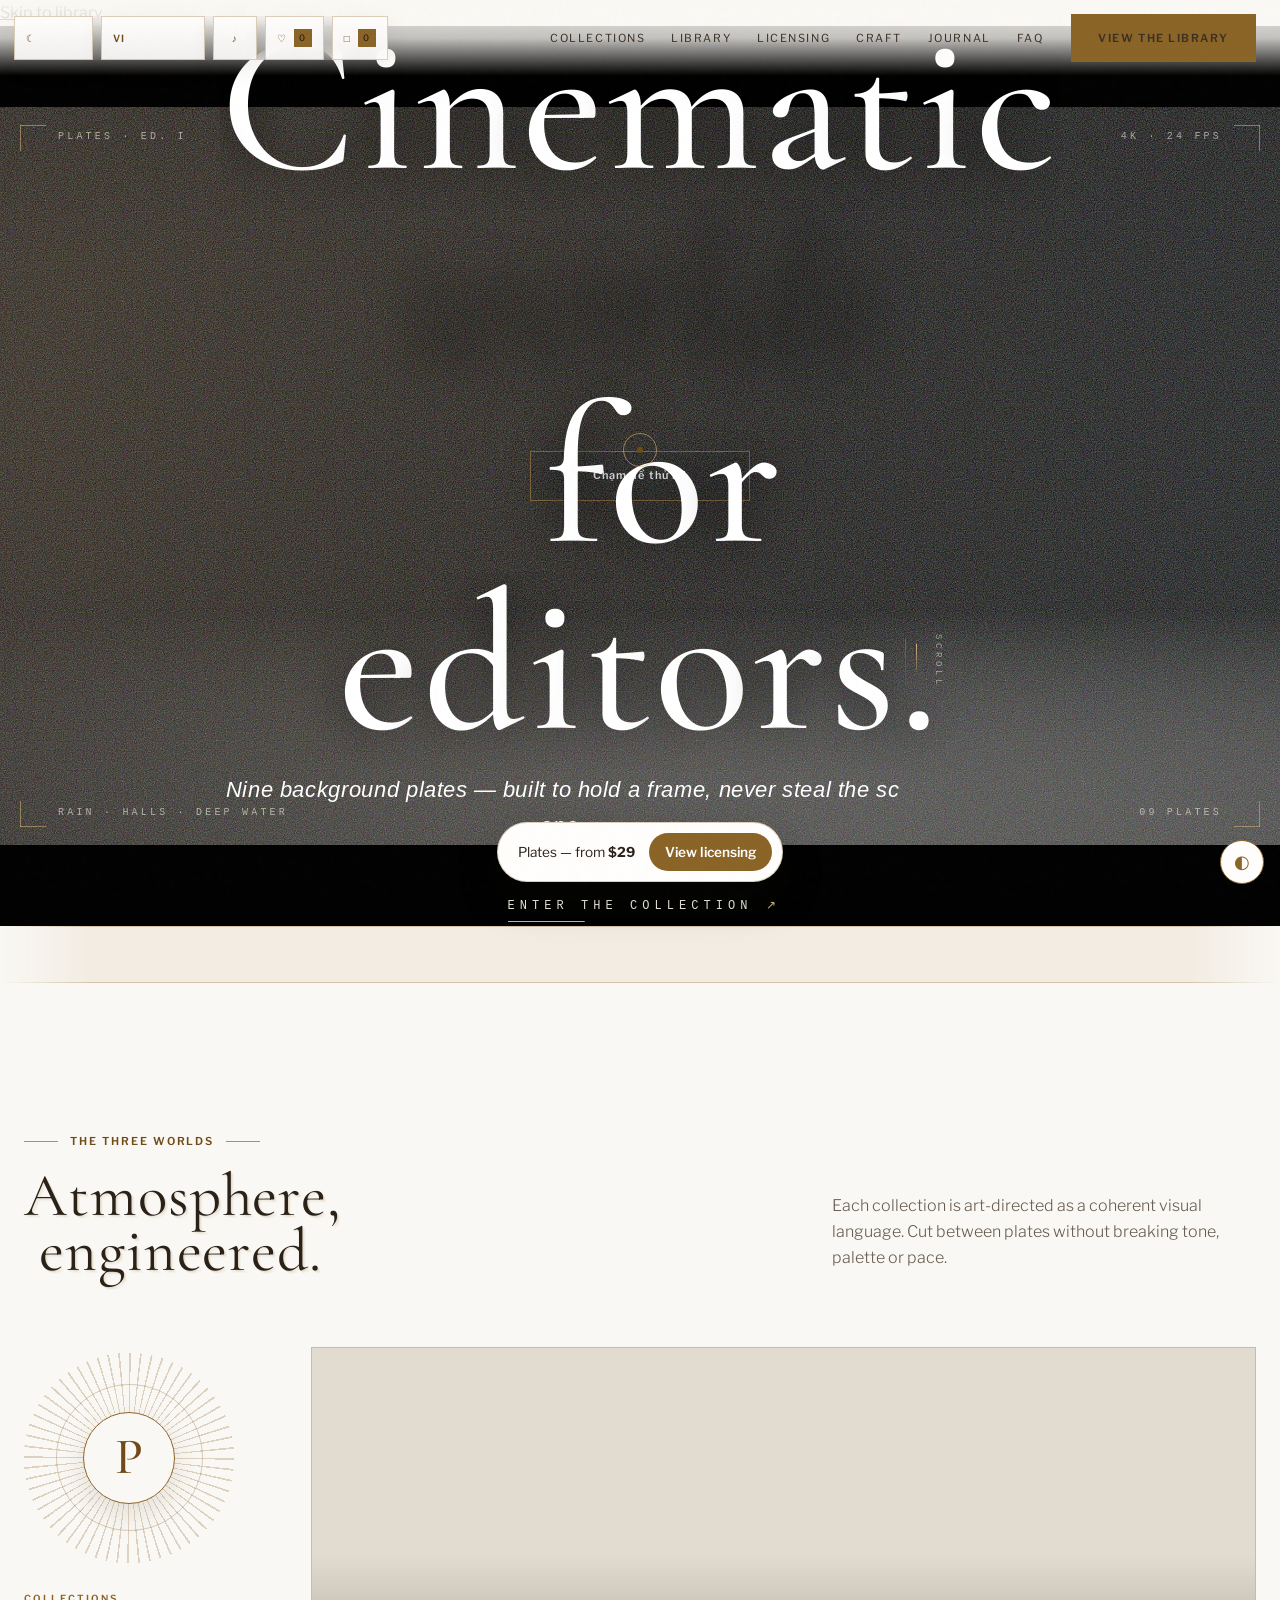
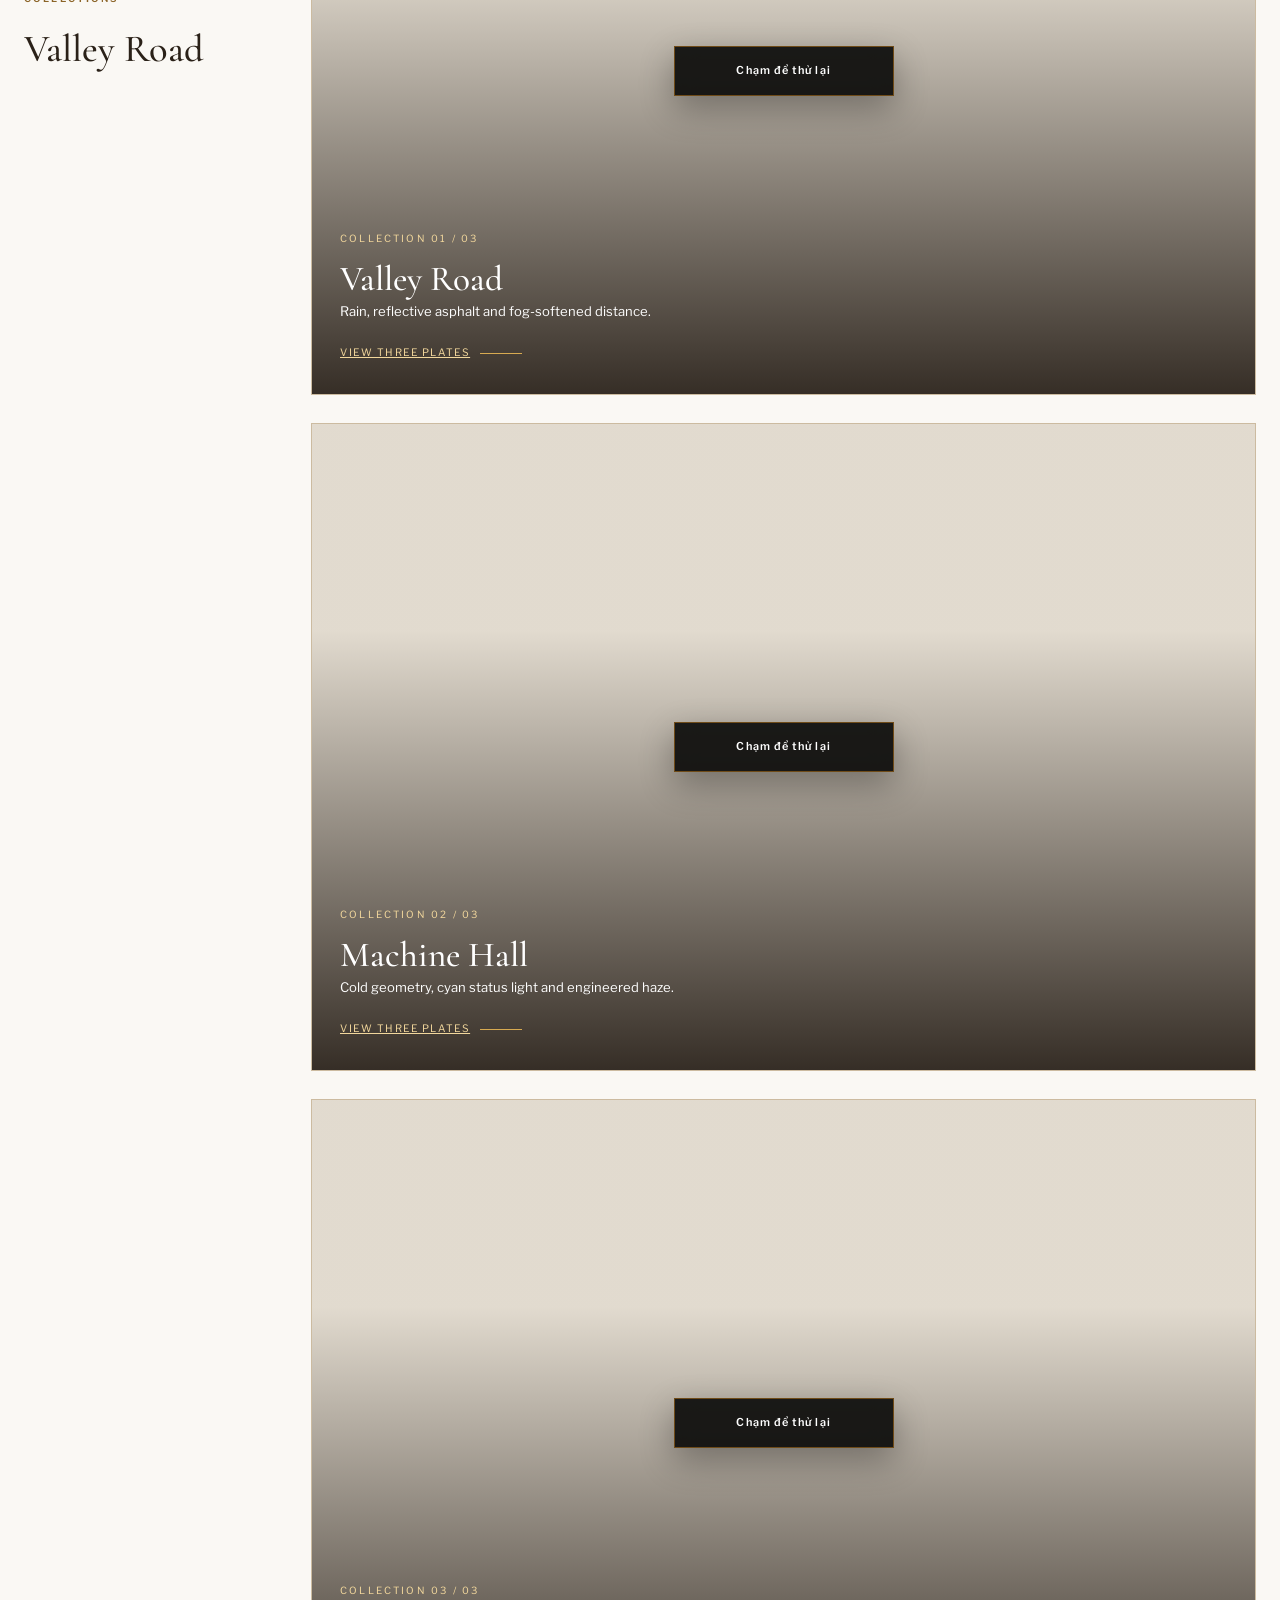
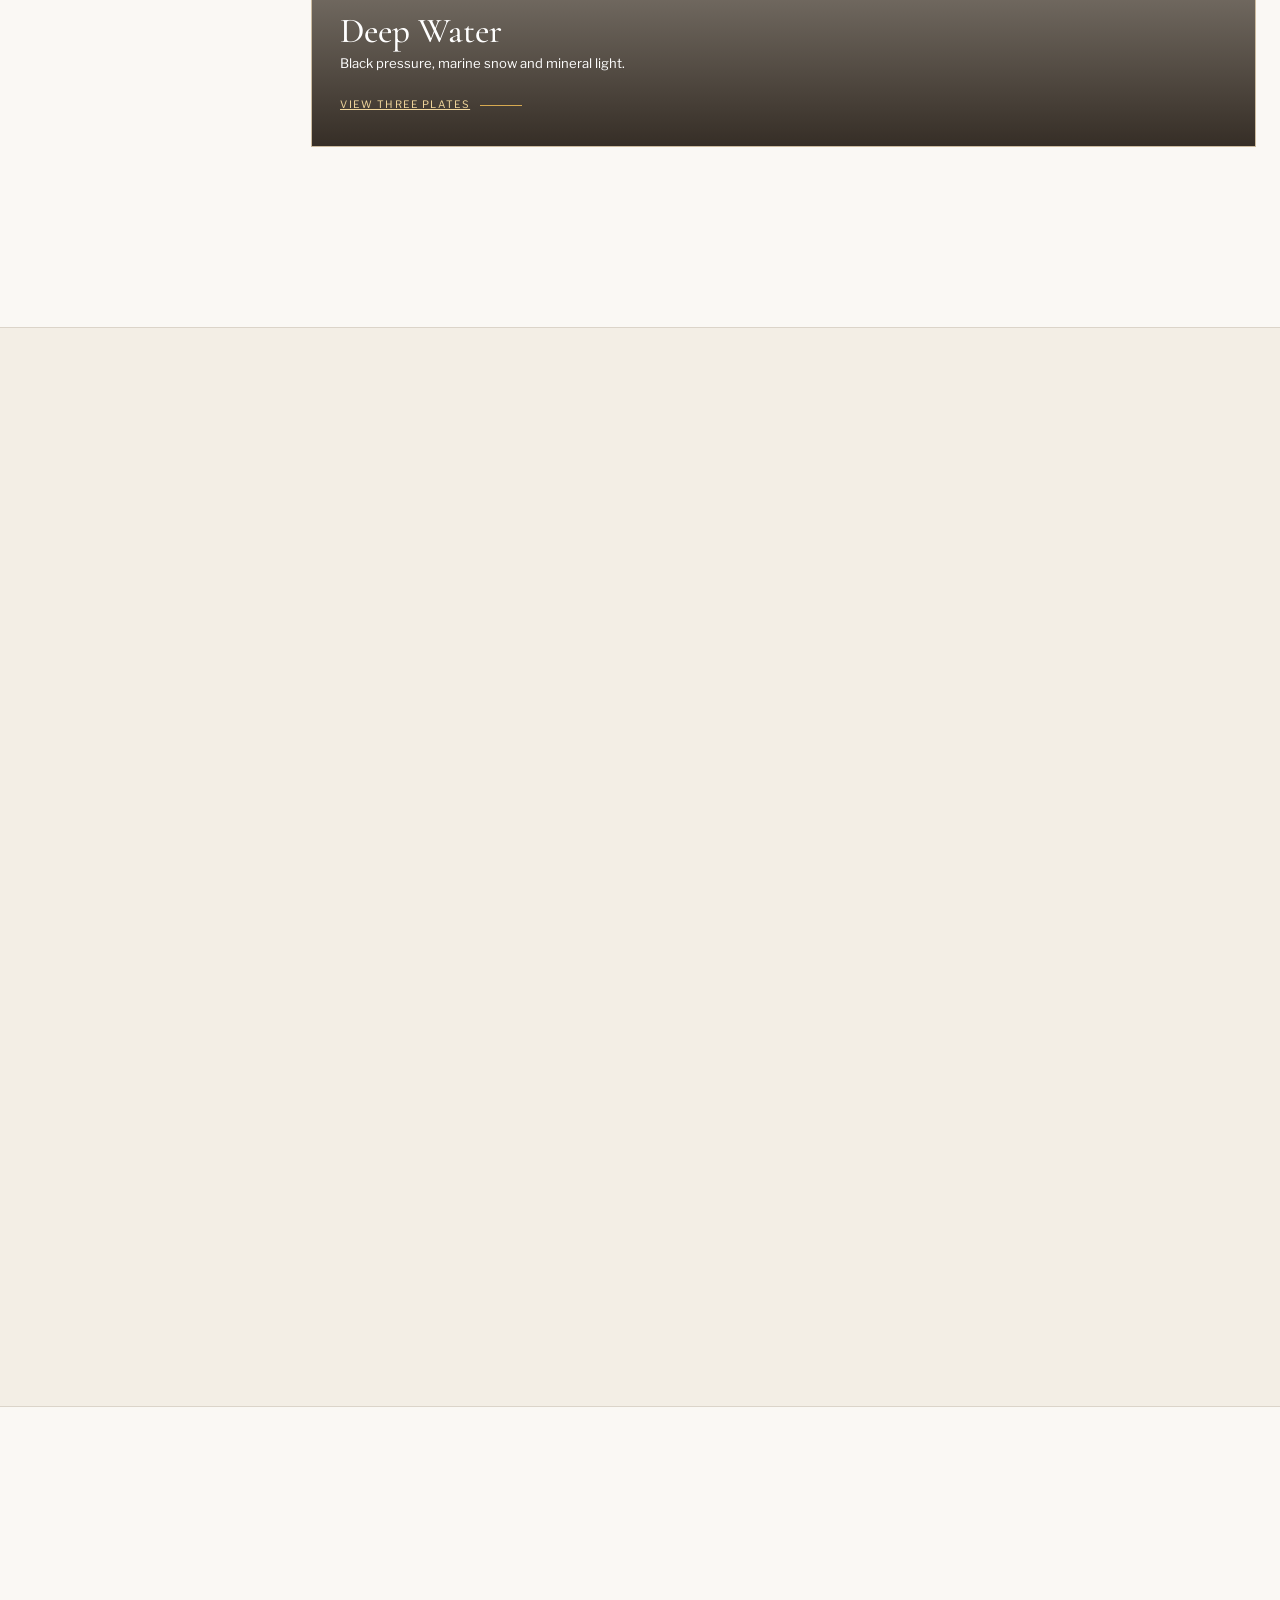
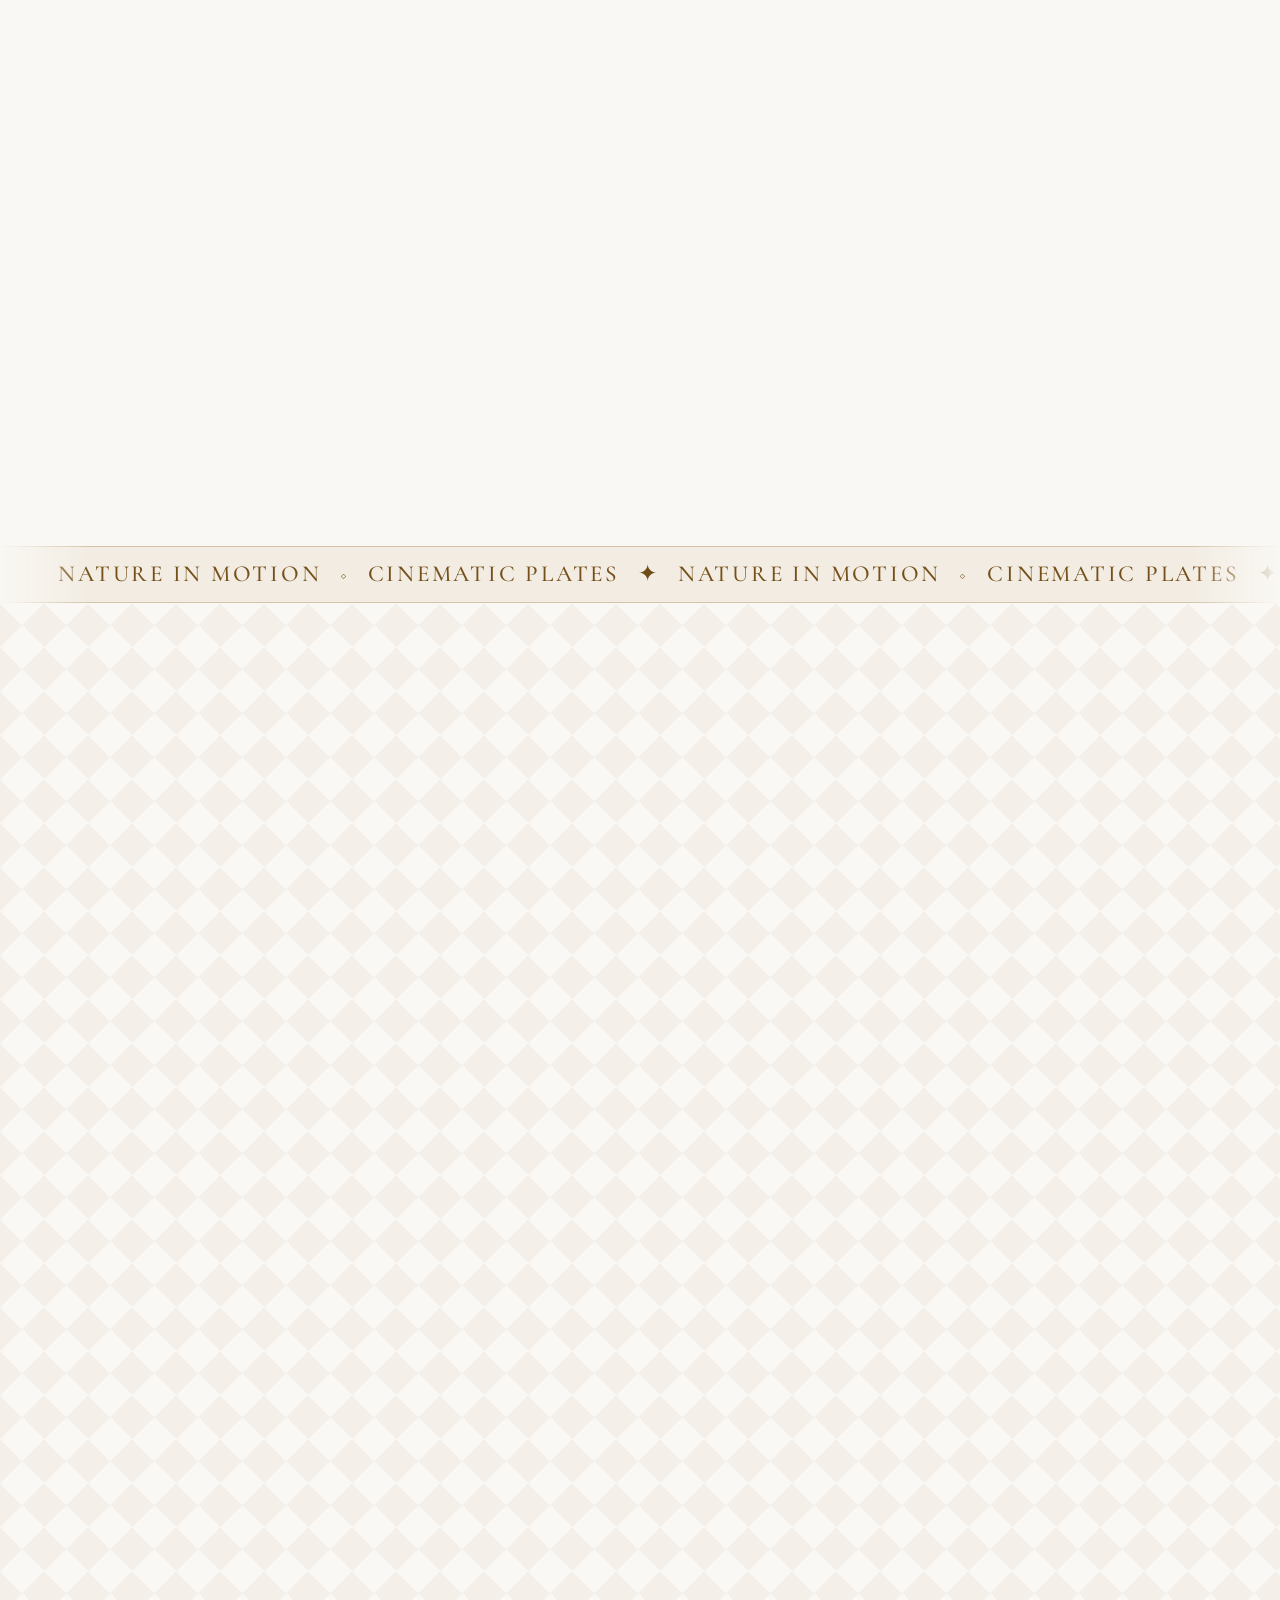
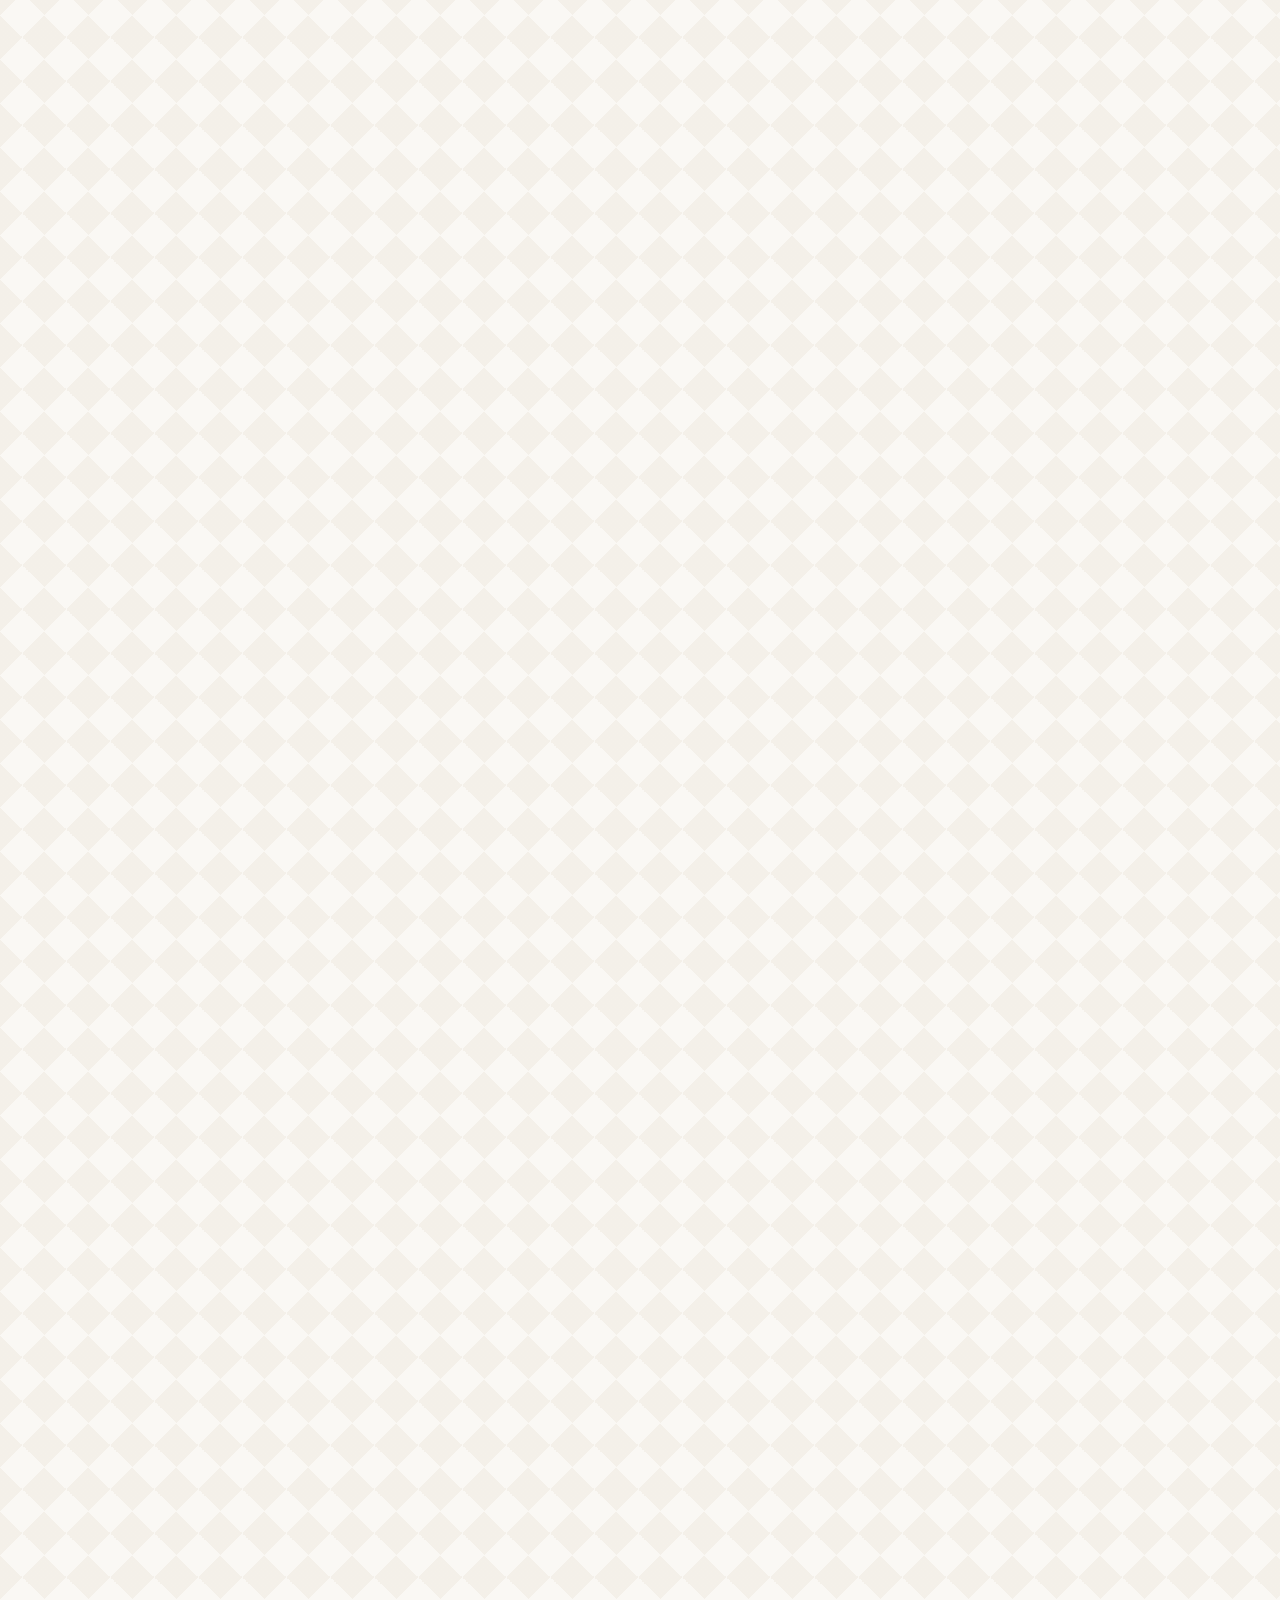
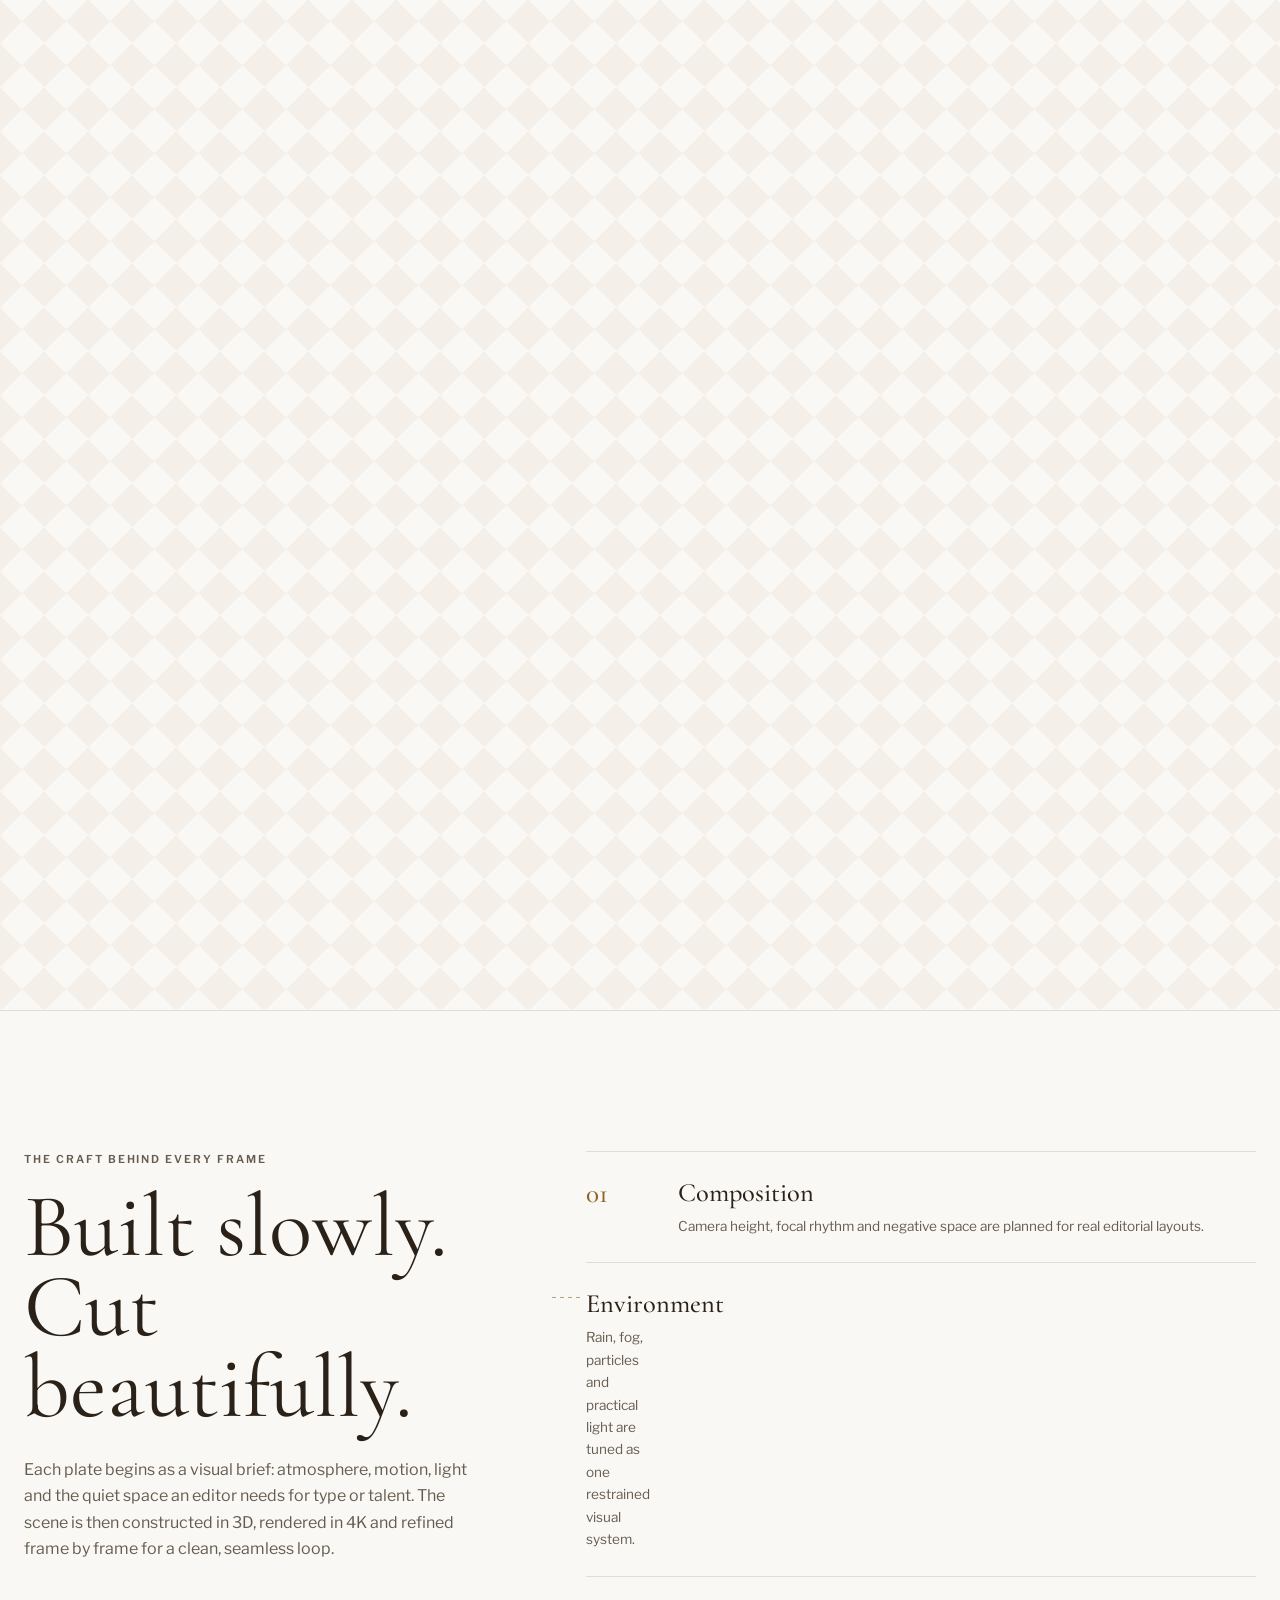
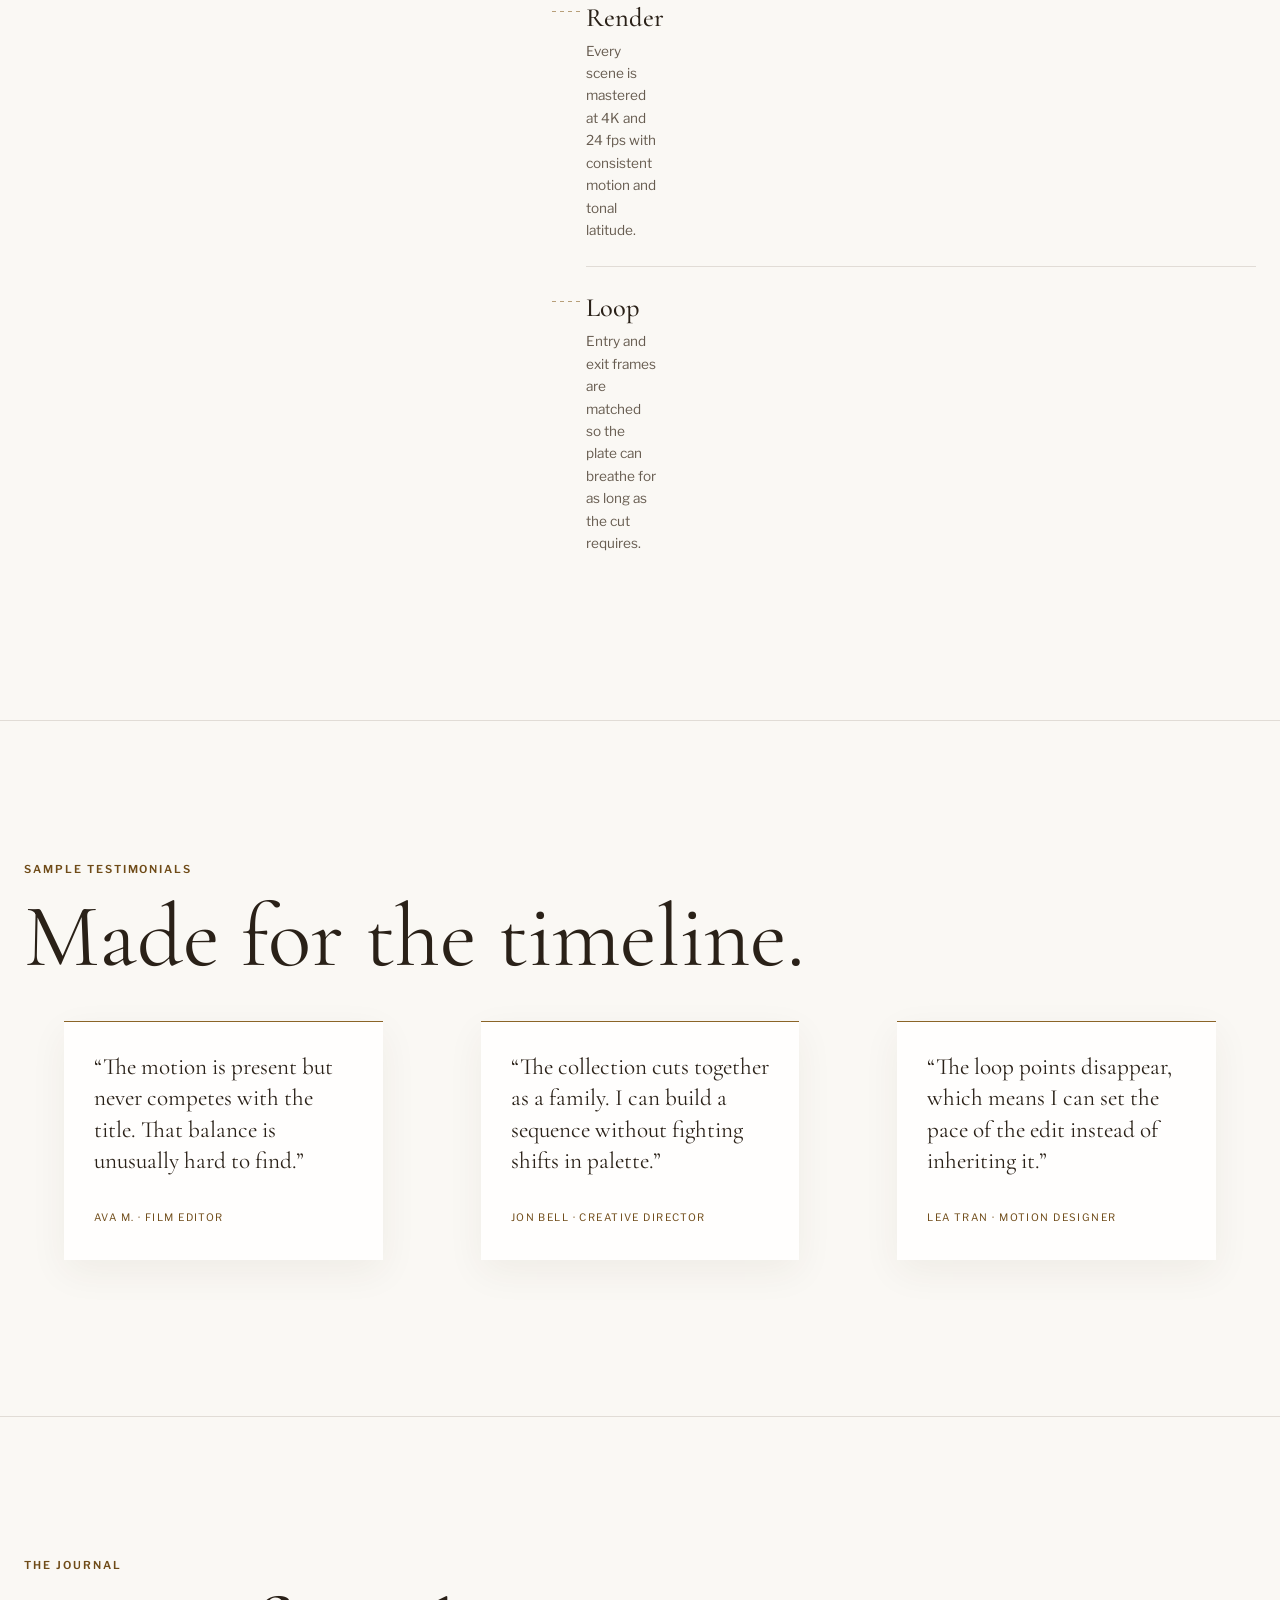
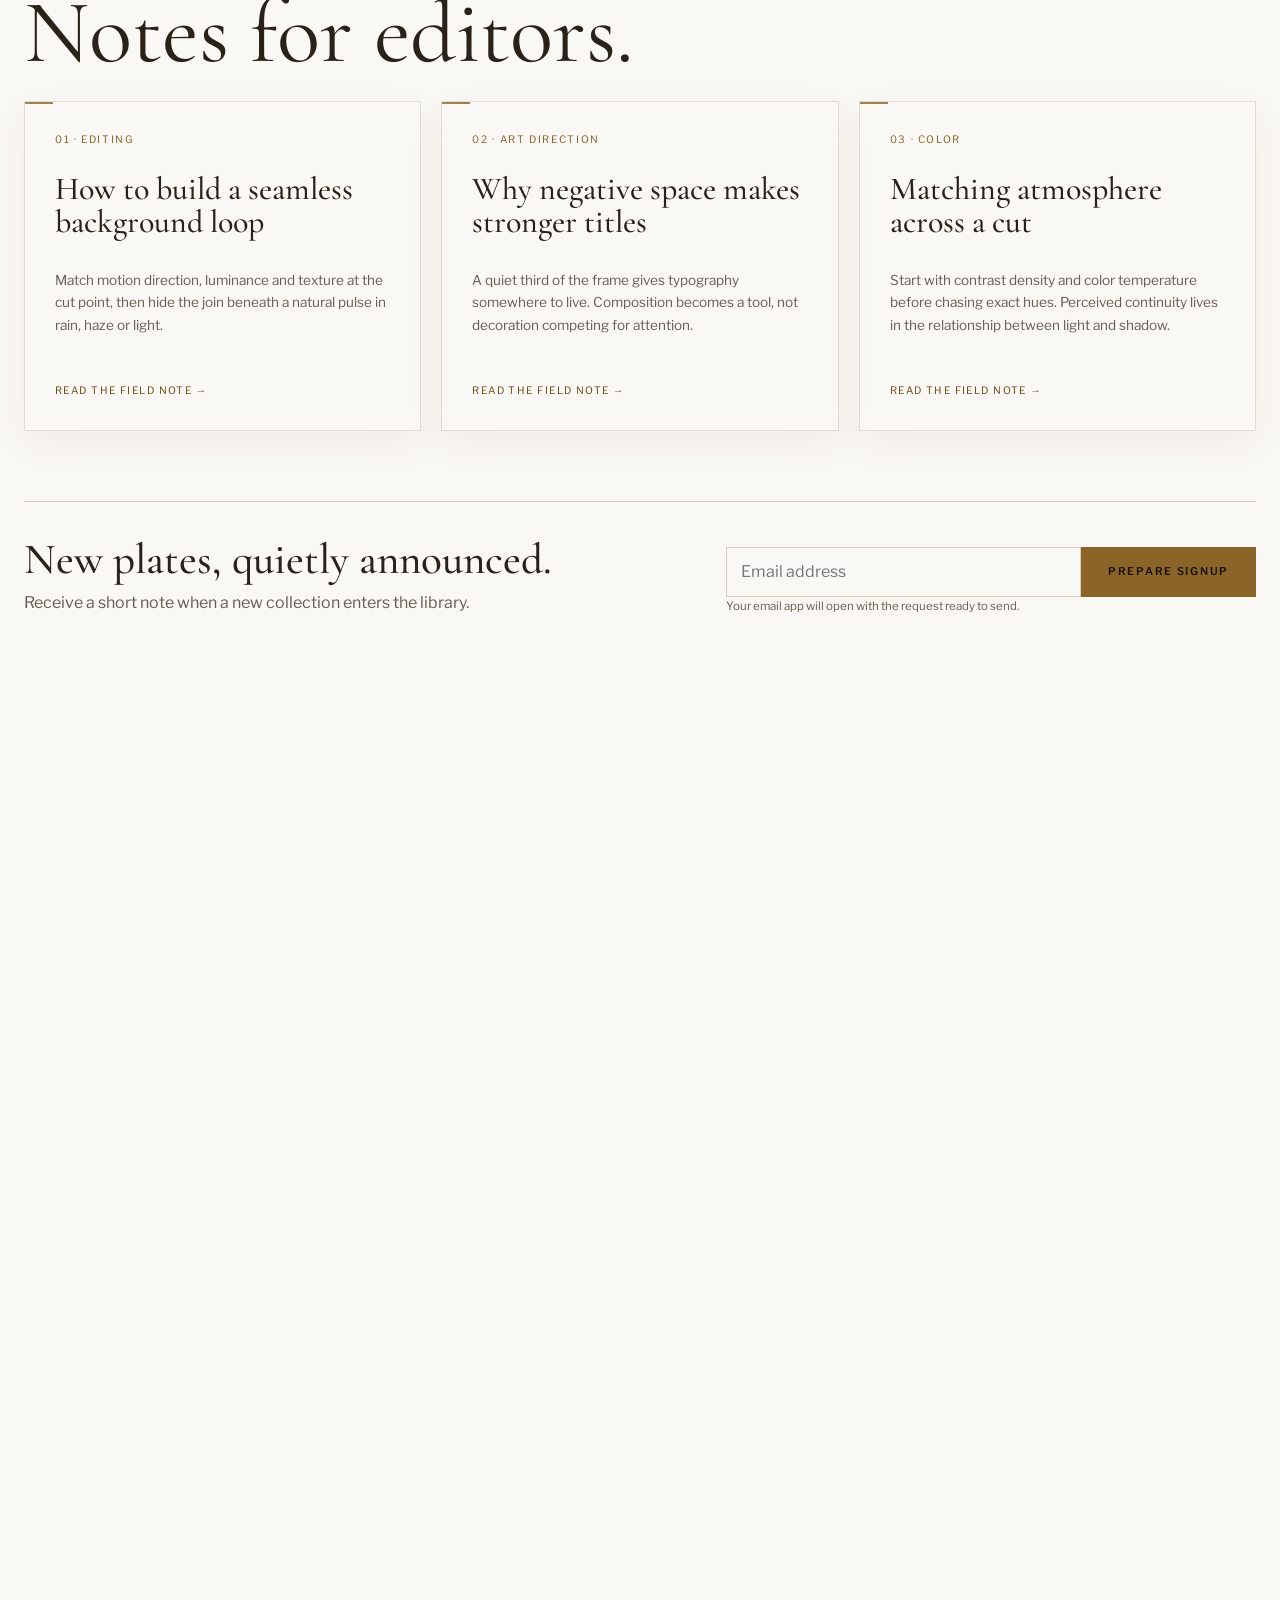
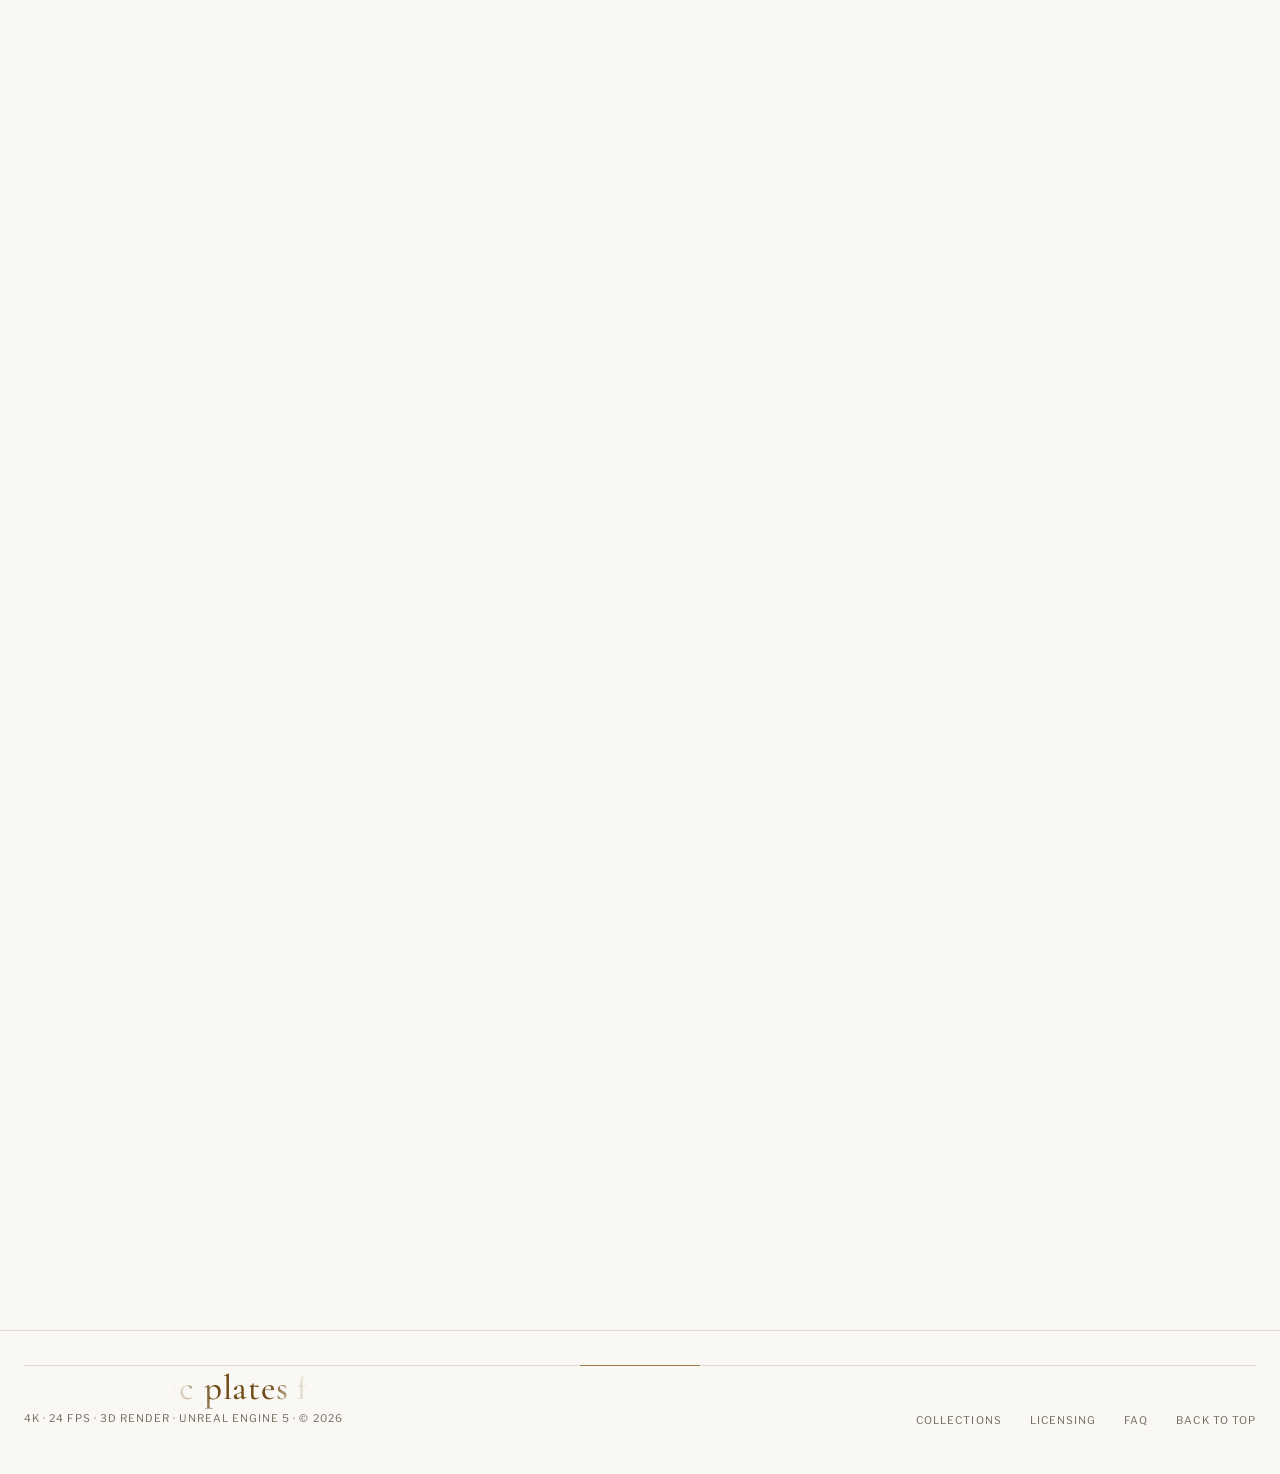
==== commit 031643d9: "Batch #42: add hunter42.css/js refs (+100B)" ====
--- a/index.html
+++ b/index.html
@@ -21,6 +21,7 @@
 <link rel="stylesheet" href="assets/hunter32.css">
 <link rel="stylesheet" href="assets/hero-cine.css">
 <link rel="stylesheet" href="assets/hunter38.css">
+<link rel="stylesheet" href="assets/hunter42.css">
 </head>
 <body>
 <div id="preloader" aria-hidden="true"><div class="loader-inner"><div class="loader-line"><span></span></div><div class="loader-label">Preparing the collection</div></div></div>
@@ -101,6 +102,7 @@
 <script>!function(){"use strict";var e=[{name:"Fog Road",vi:"Đường Mù Sương",group:"valley",collection:"Valley Road",collectionVi:"Đường Thung Lũng",image:"https://files.catbox.moe/fh02wg.jpg",video:"https://files.catbox.moe/6oj90k.mp4?v=20261013",pos:"50% 54%",moods:["rain","mist","night"],desc:"Empty asphalt at night. Rain, wet reflections and drifting mist.",descVi:"Con đường trống trong đêm, mặt nhựa phản chiếu mưa và sương trôi.",sample:"https://files.catbox.moe/7ofidu.mp4?v=20261013"},{name:"Wet Asphalt",vi:"Mặt Đường Ướt",group:"valley",collection:"Valley Road",collectionVi:"Đường Thung Lũng",image:"https://files.catbox.moe/fh02wg.jpg",video:"https://files.catbox.moe/si22mo.mp4?v=20261013",pos:"54% 78%",moods:["rain","night"],desc:"A low tracking view over soaked tarmac under sheets of rain.",descVi:"Góc máy thấp lướt trên mặt đường ngập nước dưới màn mưa dày."},{name:"Mist Line",vi:"Ranh Giới Sương",group:"valley",collection:"Valley Road",collectionVi:"Đường Thung Lũng",image:"https://files.catbox.moe/fh02wg.jpg",video:"https://files.catbox.moe/hjnr07.mp4?v=20261013",pos:"48% 24%",moods:["mist","sunset"],desc:"A valley road dissolves into layers of fog on a slow forward push.",descVi:"Đường thung lũng tan dần trong nhiều lớp sương với chuyển động tiến chậm."},{name:"Cold Aisle",vi:"Hành Lang Lạnh",group:"machine",collection:"Machine Hall",collectionVi:"Sảnh Máy",image:"https://files.catbox.moe/8d1i1o.jpg",video:"https://files.catbox.moe/dtrbs2.mp4?v=20261013",pos:"50% 50%",moods:["technology","night"],desc:"Server rows, cyan status lights and chilled haze in perfect symmetry.",descVi:"Dãy máy chủ, đèn trạng thái xanh và làn sương lạnh đối xứng hoàn hảo.",sample:"https://files.catbox.moe/cdnlhs.mp4?v=20261013"},{name:"Immersion Tank",vi:"Bể Làm Mát",group:"machine",collection:"Machine Hall",collectionVi:"Sảnh Máy",image:"https://files.catbox.moe/8d1i1o.jpg",video:"https://files.catbox.moe/2glil3.mp4?v=20261013",pos:"27% 64%",moods:["technology"],desc:"Immersion cooling hardware submerged in light and dielectric blue.",descVi:"Hệ làm mát ngâm chìm trong ánh sáng xanh điện môi."},{name:"Subsea Cable",vi:"Cáp Dưới Biển",group:"machine",collection:"Machine Hall",collectionVi:"Sảnh Máy",image:"https://files.catbox.moe/8d1i1o.jpg",video:"https://files.catbox.moe/j5ohbo.mp4?v=20261013",pos:"76% 48%",moods:["technology","ocean","night"],desc:"A dark infrastructure line traced by faint guide lights.",descVi:"Tuyến hạ tầng tối được viền bằng những ánh đèn dẫn đường mờ."},{name:"Black Smoker",vi:"Ống Khói Đen",group:"ocean",collection:"Deep Water",collectionVi:"Vùng Nước Sâu",image:"https://files.catbox.moe/f39081.jpg",video:"https://files.catbox.moe/tw4u0e.mp4?v=20261013",pos:"50% 72%",moods:["ocean","night"],desc:"Mineral smoke rises through crushing dark beneath the surface.",descVi:"Khói khoáng trồi lên xuyên qua bóng tối nặng nề dưới mặt nước."},{name:"Abyss Drift",vi:"Trôi Qua Vực Thẳm",group:"ocean",collection:"Deep Water",collectionVi:"Vùng Nước Sâu",image:"https://files.catbox.moe/f39081.jpg",video:"https://files.catbox.moe/v1gga7.mp4?v=20261013",pos:"20% 46%",moods:["ocean","mist"],desc:"A slow drift above the abyssal plain through suspended marine snow.",descVi:"Chuyển động chậm trên đồng bằng vực sâu giữa lớp tuyết biển lơ lửng."},{name:"Vent Field",vi:"Cánh Đồng Miệng Phun",group:"ocean",collection:"Deep Water",collectionVi:"Vùng Nước Sâu",image:"https://files.catbox.moe/f39081.jpg",video:"https://files.catbox.moe/c3suii.mp4?v=20261013",pos:"78% 55%",moods:["ocean","night"],desc:"Hydrothermal forms hold a restrained glow against blue-black water.",descVi:"Những cấu trúc thủy nhiệt phát sáng tiết chế trong làn nước xanh đen."}],n={Personal:29,Commercial:79,Extended:199},t=[],i=[],o=[],a="en",c="all",r="all",s=!1,l=0,h=null,d=0;function u(e,n){return(n||document).querySelector(e)}function g(e,n){return Array.prototype.slice.call((n||document).querySelectorAll(e))}function m(e){var n=u("#toast");clearTimeout(d),n.textContent=e,n.classList.add("show"),d=setTimeout(function(){n.classList.remove("show")},2400)}function p(e){g(".feature-modal.open").forEach(function(e){e.classList.remove("open"),e.hidden=!0});var n=u("#"+e);n.hidden=!1,requestAnimationFrame(function(){n.classList.add("open")}),document.body.style.overflow="hidden";var t=u(".sheet-close",n);t&&t.focus()}function v(e){var n=u("#"+e);n&&(n.classList.remove("open"),n.hidden=!0),u(".feature-modal.open")||(document.body.style.overflow="");var t=u("#galleryVideo"),i=u("#galleryRetry");!t||e&&"galleryModal"!==e||(t.pause(),t.classList.remove("is-ready"),t.removeAttribute("src"),t.load(),t.hidden=!0,i&&(i.hidden=!0))}g("[data-close]").forEach(function(e){e.addEventListener("click",function(){v(e.dataset.close)})}),g(".feature-modal").forEach(function(e){e.addEventListener("click",function(n){n.target===e&&v(e.id)})});var f=g(".clip-card");function y(){var n=(u("#clipSearch").value||"").trim().toLowerCase(),i=0;f.forEach(function(o,a){var l=("all"===r||e[a].group===r)&&("all"===c||e[a].moods.indexOf(c)>-1)&&(!n||o.dataset.search.indexOf(n)>-1)&&(!s||t.indexOf(a)>-1);o.classList.remove("hidden"),o.classList.toggle("no-match",!l),l&&i++}),u("#visibleCount").textContent=String(i).padStart(2,"0")}function b(e){s=e,u("#likedTab").classList.toggle("active",e),u("#likedTab").setAttribute("aria-selected",String(e)),u("#allTab").classList.toggle("active",!e),u("#allTab").setAttribute("aria-selected",String(!e)),y()}function k(e){var n=t.indexOf(e);n>-1?t.splice(n,1):t.push(e),w(),s&&y(),m(n>-1?"vi"===a?"Đã bỏ yêu thích":"Removed from liked":"vi"===a?"Đã thêm vào yêu thích":"Added to liked")}function w(){u("#likedCount").textContent=t.length,f.forEach(function(e,n){var i=t.indexOf(n)>-1,o=u(".favorite",e);o.classList.toggle("on",i),o.textContent=i?"♥":"♡",o.setAttribute("aria-pressed",String(i))}),u("#galleryFavorite").innerHTML="<span>"+(t.indexOf(l)>-1?"♥ "+("vi"===a?"Đã thích":"Liked"):"♡ "+("vi"===a?"Yêu thích":"Like"))+"</span>"}function C(){f.forEach(function(e,n){var t=i.indexOf(n)>-1,o=u(".compare-action",e);o.classList.toggle("on",t),o.textContent=t?"vi"===a?"Đã chọn":"Selected":"vi"===a?"So sánh":"Compare"}),u("#compareSlots").textContent=i.length?i.map(function(n){return"vi"===a?e[n].vi:e[n].name}).join("  ·  "):"vi"===a?"Chọn hai clip để so sánh":"Choose two clips to compare",u("#compareTray").hidden=0===i.length,u("#compareTray").classList.toggle("show",i.length>0),u("#openCompare").disabled=2!==i.length}function x(e,n){o.find(function(t){return t.i===e&&t.tier===n})?m("vi"===a?"License này đã có trong giỏ":"That license is already in the cart"):(o.push({i:e,tier:n}),L(),m("vi"===a?"Đã thêm license vào giỏ":"License added to cart"))}function L(){u("#cartCount").textContent=o.length;var t=u("#cartList"),i=o.reduce(function(e,t){return e+n[t.tier]},0);o.length?t.innerHTML=o.map(function(t,i){var o=e[t.i];return'<div class="cart-row"><div><h3>'+("vi"===a?o.vi:o.name)+"</h3><p>"+t.tier+" license</p></div><strong>$"+n[t.tier]+'</strong><button type="button" data-remove="'+i+'" aria-label="Remove">×</button></div>'}).join(""):t.innerHTML='<div class="empty-state">'+("vi"===a?"Giỏ license đang trống.":"Your license cart is empty.")+"</div>",u("#cartTotal").textContent="$"+i,g("[data-remove]",t).forEach(function(e){e.addEventListener("click",function(){var n;n=Number(e.dataset.remove),o.splice(n,1),L()})});var c="Hello Plates,\n\nI would like to request these licenses:\n"+o.map(function(t){return"- "+e[t.i].name+" — "+t.tier+" ($"+n[t.tier]+")"}).join("\n")+"\n\nTotal: $"+i+"\n\nProject details:";u("#cartRequest").href="mailto:hello@plates.studio?subject="+encodeURIComponent("License request — "+o.length+" plate"+(1===o.length?"":"s"))+"&body="+encodeURIComponent(c)}function E(n){l=(n+e.length)%e.length;var t=e[l],i=u("#galleryImage"),o=u("#galleryVideo"),c=u("#galleryMedia"),r=u("#galleryRetry");function s(){o.classList.add("is-ready"),r.hidden=!0,c.classList.remove("fallback")}u("#galleryTitle").textContent="vi"===a?t.vi:t.name,u("#galleryMeta").textContent=("vi"===a?t.collectionVi:t.collection)+" · 4K · 24 FPS",u("#galleryDesc").textContent="vi"===a?t.descVi:t.desc,i.src=t.image,i.style.objectPosition=t.pos,i.alt=("vi"===a?"Khung hình từ ":"Still from ")+("vi"===a?t.vi:t.name),i.hidden=!1,o.pause(),o.classList.remove("is-ready"),r.hidden=!0,o.src=t.video,o.poster=t.image,o.hidden=!1,o.onloadeddata=s,o.onplaying=s,o.onerror=function(){o.classList.remove("is-ready"),c.classList.add("fallback"),r.hidden=!1},r.onclick=function(){var e,n;r.hidden=!0,o.src=(e=t.video,(n=(e||"").replace(/([?&])retry=\d+(&|$)/,function(e,n,t){return t?n:""}).replace(/[?&]$/,""))+(n.indexOf("?")>-1?"&":"?")+"retry="+Date.now()),o.load(),o.play().catch(function(){})},c.classList.remove("fallback"),u("#gallerySample").hidden=!t.sample,w(),p("galleryModal"),o.play().catch(function(){})}function T(){var e=u(".gallery-sheet");document.fullscreenElement?document.exitFullscreen().catch(function(){}):e.requestFullscreen?e.requestFullscreen().catch(function(){e.classList.toggle("gallery-full")}):e.classList.toggle("gallery-full")}f.forEach(function(n,t){var o=e[t],c=u(".clip-visual",n),r=u(".preview-btn",n);n.dataset.moods=o.moods.join(" "),n.dataset.search=(o.name+" "+o.vi+" "+o.desc+" "+o.descVi+" "+o.moods.join(" ")).toLowerCase();var s=document.createElement("div");s.className="card-actions",s.innerHTML='<button class="icon-action favorite" type="button" aria-label="Like '+o.name+'">♡</button><button class="compare-action" type="button">Compare</button><select class="tier-select" aria-label="License for '+o.name+'"><option>Personal</option><option selected>Commercial</option><option>Extended</option></select><button class="add-cart" type="button">Add license to cart</button>'+(o.sample?'<a class="sample-link" href="'+o.sample+'" download style="grid-column:1/-1;color:var(--gold-2);font-size:.62rem;letter-spacing:.12em;text-transform:uppercase;text-decoration:none;min-height:38px;display:flex;align-items:center">↓ Download free watermarked sample</a>':""),n.appendChild(s);var l=u(".favorite",s),h=u(".compare-action",s),d=u(".tier-select",s),g=u(".add-cart",s);l.addEventListener("click",function(){k(t)}),h.addEventListener("click",function(){!function(e){var n=i.indexOf(e);if(n>-1)i.splice(n,1);else{if(!(i.length<2))return void m("vi"===a?"Chỉ chọn tối đa hai clip":"Choose up to two clips");i.push(e)}C()}(t)}),g.addEventListener("click",function(){x(t,d.value)}),r.addEventListener("click",function(e){e.preventDefault(),e.stopImmediatePropagation(),E(t)},!0),c.addEventListener("dblclick",function(){E(t)})}),u("#clipSearch").addEventListener("input",y),g(".filter").forEach(function(e){e.addEventListener("click",function(){r=e.dataset.filter,setTimeout(y,0)})}),g("[data-filter-link]").forEach(function(e){e.addEventListener("click",function(){r=e.dataset.filterLink,setTimeout(y,0)})}),g(".mood-chip").forEach(function(e){e.addEventListener("click",function(){c=e.dataset.mood,g(".mood-chip").forEach(function(n){n.classList.toggle("active",n===e)}),y()})}),u("#likedTab").addEventListener("click",function(){b(!0)}),u("#allTab").addEventListener("click",function(){b(!1)}),u("#likedQuick").addEventListener("click",function(){b(!0),u("#library").scrollIntoView({behavior:matchMedia("(prefers-reduced-motion:reduce)").matches?"auto":"smooth"})}),u("#openCompare").addEventListener("click",function(){2===i.length&&(u("#compareGrid").innerHTML=i.map(function(n){var t=e[n];return'<article class="compare-card"><img src="'+t.image+'" alt="'+t.name+'" style="object-position:'+t.pos+'"><div><h3>'+("vi"===a?t.vi:t.name)+"</h3><p>"+("vi"===a?t.descVi:t.desc)+'</p><div class="compare-meta"><span>4K · 24 FPS</span><strong>'+("vi"===a?t.collectionVi:t.collection)+"</strong></div></div></article>"}).join(""),p("compareModal"))}),u("#cartQuick").addEventListener("click",function(){L(),p("cartModal")}),u("#galleryPrev").addEventListener("click",function(){E(l-1)}),u("#galleryNext").addEventListener("click",function(){E(l+1)}),u("#galleryFavorite").addEventListener("click",function(){k(l)}),u("#galleryCart").addEventListener("click",function(){x(l,"Commercial")}),u("#gallerySample").addEventListener("click",function(){var n=e[l];if(n.sample){var t=document.createElement("a");t.href=n.sample,t.download=n.name.toLowerCase().replace(/\s+/g,"-")+"-watermarked-sample.mp4",document.body.appendChild(t),t.click(),t.remove()}}),u("#galleryFullscreen").addEventListener("click",T);var M=0;u("#galleryMedia").addEventListener("touchstart",function(e){M=e.changedTouches[0].clientX},{passive:!0}),u("#galleryMedia").addEventListener("touchend",function(e){var n=e.changedTouches[0].clientX-M;Math.abs(n)>48&&E(l+(n<0?1:-1))},{passive:!0}),u("#licenseCompare").addEventListener("click",function(){p("licenseModal")});var q={loop:{k:"Editing field note · 6 min",title:"How to build a seamless background loop",body:["A convincing loop starts before the timeline. Choose footage whose motion has no obvious one-way event: drifting fog, rain, slow light or suspended particles are easier to repeat than a passing vehicle or a breaking wave.","Duplicate the plate and overlap the end of the first copy with the start of the second. A short dissolve is only the beginning. Match the brightness and direction of motion around the join, then move the cut beneath a naturally busy moment where texture can hide it.","Watch the result three times without looking away from the cut point. If your eye anticipates the seam, alter the overlap or time-remap a few frames. The loop is finished when attention returns to the composition, not the edit."]},space:{k:"Art direction field note · 5 min",title:"Why negative space makes stronger titles",body:["Background footage has a job: support the message that will be placed over it. A plate can be beautiful and still be unusable if every corner demands attention.","Reserve one visual zone with lower contrast, slower movement and fewer hard edges. That quiet area gives titles, captions or talent room to read without heavy shadows and opaque boxes.","Check the plate with temporary type before delivery. If the eye can move from subject to text without competition, the composition is doing editorial work rather than adding decoration."]},color:{k:"Color field note · 7 min",title:"Matching atmosphere across a cut",body:["Continuity is felt before it is measured. Begin with contrast density: compare the size and depth of dark areas in both shots. A perfect hue match will still jar if one frame feels airy and the next feels crushed.","Next align color temperature and saturation. Work with broad relationships between warm and cool areas before making selective adjustments. Preserve one anchor color across the cut when possible.","Finally play the sequence at speed. A grade that looks exact on paused frames may feel overcorrected in motion. The strongest match is the one the viewer does not notice."]}};g("[data-article]").forEach(function(e){e.addEventListener("click",function(n){n.preventDefault();var t=q[e.dataset.article];u("#articleKicker").textContent=t.k,u("#articleTitle").textContent=t.title,u("#articleBody").innerHTML=t.body.map(function(e){return"<p>"+e+"</p>"}).join(""),p("articleModal")})}),u("#newsletterForm").addEventListener("submit",function(e){e.preventDefault();var n=u("#newsletterEmail").value.trim();if(n){var t="Please notify me at "+n+" when a new Plates collection is released.";u("#newsletterNote").textContent="vi"===a?"Đang mở ứng dụng email với yêu cầu đã soạn sẵn.":"Opening your email app with the request prepared.",location.href="mailto:hello@plates.studio?subject="+encodeURIComponent("New collection notification request")+"&body="+encodeURIComponent(t)}}),u("#themeToggle").addEventListener("click",function(){var e="light"!==document.documentElement.dataset.theme;document.documentElement.dataset.theme=e?"light":"dark",this.setAttribute("aria-pressed",String(e)),this.firstElementChild.textContent=e?"☾":"☼",u('meta[name="theme-color"]').content=e?"#f3efe6":"#090908"}),u("#soundToggle").addEventListener("click",function(){var e=u("#soundToggle");if(h)return h.ctx.close(),h=null,e.setAttribute("aria-pressed","false"),void m("vi"===a?"Đã tắt âm thanh":"Ambient sound off");var n=window.AudioContext||window.webkitAudioContext;if(n){for(var t=new n,i=t.createGain(),o=t.createBiquadFilter(),c=2*t.sampleRate,r=t.createBuffer(1,c,t.sampleRate),s=r.getChannelData(0),l=0;l<c;l++)s[l]=.18*(2*Math.random()-1);var d=t.createBufferSource(),g=t.createOscillator();d.buffer=r,d.loop=!0,o.type="lowpass",o.frequency.value=380,g.type="sine",g.frequency.value=72,i.gain.value=.035,d.connect(o),o.connect(i),g.connect(i),i.connect(t.destination),d.start(),g.start(),h={ctx:t,noise:d,osc:g},e.setAttribute("aria-pressed","true"),m("vi"===a?"Đã bật âm thanh nền":"Ambient sound on")}else m("vi"===a?"Trình duyệt không hỗ trợ âm thanh nền":"Ambient sound is not supported here")});var S={Collections:"Bộ sưu tập",Library:"Thư viện",Licensing:"Bản quyền",Craft:"Chế tác",Journal:"Nhật ký",FAQ:"Hỏi đáp","View the library":"Xem thư viện","Atmospheric 4K plates · Edition I":"Phông nền 4K giàu không khí · Ấn bản I",Cinematic:"Điện ảnh",worlds:"thế giới"," for editors.":" cho biên tập viên.","Nine meticulously composed background plates — rain, machine halls and deep water — built to hold a frame without stealing the scene.":"Chín phông nền được dàn dựng tỉ mỉ — mưa, sảnh máy và vùng nước sâu — đủ sức giữ khung hình mà không lấn át câu chuyện.","Enter the collection":"Bước vào bộ sưu tập","Explore licensing":"Xem bản quyền",Plates:"Phông nền",Master:"Bản gốc","Frames / sec":"Khung / giây","The three worlds":"Ba thế giới","Atmosphere, engineered.":"Không khí, được chế tác.","Each collection is art-directed as a coherent visual language. Cut between plates without breaking tone, palette or pace.":"Mỗi bộ sưu tập được chỉ đạo nghệ thuật như một ngôn ngữ hình ảnh thống nhất. Chuyển cảnh mà không phá vỡ sắc độ, bảng màu hay nhịp điệu.","Valley Road":"Đường Thung Lũng","Machine Hall":"Sảnh Máy","Deep Water":"Vùng Nước Sâu","Rain, reflective asphalt and fog-softened distance.":"Mưa, mặt đường phản chiếu và khoảng xa được sương làm mềm.","Cold geometry, cyan status light and engineered haze.":"Hình học lạnh, đèn trạng thái xanh và sương được kiểm soát.","Black pressure, marine snow and mineral light.":"Áp lực đen, tuyết biển và ánh sáng khoáng chất.","View three plates":"Xem ba phông nền","Motion with ":"Chuyển động có ","room to breathe.":"khoảng thở.","The library · Nine plates":"Thư viện · Chín phông nền","Choose your atmosphere.":"Chọn bầu không khí của bạn.","Every clip is a 3D render created in Unreal Engine 5, prepared for editorial use in 4K at 24 fps.":"Mỗi clip là bản dựng 3D bằng Unreal Engine 5, chuẩn bị cho biên tập 4K ở 24 fps.",All:"Tất cả","Valley Road":"Đường Thung Lũng","Machine Hall":"Sảnh Máy","Deep Water":"Vùng Nước Sâu","works shown":"tác phẩm đang hiển thị","Search the collection":"Tìm trong bộ sưu tập","All plates":"Tất cả clip",Liked:"Đã thích","All moods":"Mọi cảm xúc",Rain:"Mưa",Mist:"Sương",Night:"Đêm",Sunset:"Hoàng hôn",Ocean:"Đại dương",Technology:"Công nghệ","The licensing atelier":"Xưởng bản quyền","One plate. Precisely licensed.":"Một phông nền. Bản quyền chính xác.","Choose the rights your project needs. Every tier includes the 4K master and a written license certificate.":"Chọn đúng quyền sử dụng dự án cần. Mỗi gói gồm bản gốc 4K và chứng nhận bản quyền.","Compare all licenses":"So sánh mọi gói","The craft behind every frame":"Quy trình phía sau từng khung hình","Built slowly. Cut beautifully.":"Dựng chậm rãi. Cắt dựng đẹp đẽ.","Sample testimonials":"Nhận xét mẫu","Made for the timeline.":"Sinh ra cho timeline.","The journal":"Nhật ký","Notes for editors.":"Ghi chú cho biên tập viên.","New plates, quietly announced.":"Clip mới, được báo tin nhẹ nhàng.","Prepare signup":"Soạn đăng ký","Considered details":"Những chi tiết đã cân nhắc","Before the final cut.":"Trước lần cắt cuối.","What do I receive?":"Tôi nhận được gì?","Are the clips loopable?":"Clip có lặp liền mạch không?","Private viewing room":"Phòng xem riêng","Tell us which world belongs in your cut.":"Hãy chọn thế giới thuộc về bản dựng của bạn.","Prepare email":"Soạn email"};function V(){var e=location.hash;0===e.indexOf("#/")&&"#/"!==e?u("#notFound").classList.add("show"):u("#notFound").classList.remove("show")}Object.assign(S,{"Personal edition":"Gói cá nhân","For your own world.":"Cho thế giới của riêng bạn.","For personal channels, studies and non-monetized work.":"Dành cho kênh cá nhân, bài học và nội dung không kiếm tiền.","4K master file":"Tệp gốc 4K","Personal projects":"Dự án cá nhân","Non-monetized social":"Mạng xã hội không kiếm tiền","Request personal":"Yêu cầu gói cá nhân","Commercial edition · Most selected":"Gói thương mại · Được chọn nhiều nhất","For work that travels.":"Cho tác phẩm đi xa.","For monetized publishing, client work and paid campaigns.":"Dành cho xuất bản kiếm tiền, dự án khách hàng và chiến dịch trả phí.","Everything in Personal":"Toàn bộ quyền của gói Cá nhân","Monetized video":"Video kiếm tiền","Client work and paid ads":"Dự án khách hàng và quảng cáo trả phí","Request commercial":"Yêu cầu gói thương mại","Extended edition":"Gói mở rộng","For the widest frame.":"Cho khung hình rộng nhất.","For broadcast, film and products distributed at scale.":"Dành cho truyền hình, điện ảnh và sản phẩm phân phối quy mô lớn.","Everything in Commercial":"Toàn bộ quyền của gói Thương mại","Broadcast and film":"Truyền hình và điện ảnh","Use inside products for sale":"Dùng trong sản phẩm để bán","Request extended":"Yêu cầu gói mở rộng","Each plate begins as a visual brief: atmosphere, motion, light and the quiet space an editor needs for type or talent. The scene is then constructed in 3D, rendered in 4K and refined frame by frame for a clean, seamless loop.":"Mỗi phông nền bắt đầu từ một định hướng hình ảnh: không khí, chuyển động, ánh sáng và khoảng lặng để đặt chữ hoặc nhân vật. Cảnh được dựng trong không gian 3D, kết xuất 4K và tinh chỉnh từng khung hình để tạo vòng lặp sạch, liền mạch.",Composition:"Bố cục","Camera height, focal rhythm and negative space are planned for real editorial layouts.":"Độ cao máy, nhịp tiêu cự và khoảng âm được lên kế hoạch cho bố cục biên tập thực tế.",Environment:"Môi trường","Rain, fog, particles and practical light are tuned as one restrained visual system.":"Mưa, sương, hạt và ánh sáng thực được tinh chỉnh thành một hệ hình ảnh tiết chế.",Render:"Kết xuất","Every scene is mastered at 4K and 24 fps with consistent motion and tonal latitude.":"Mỗi cảnh được hoàn thiện ở 4K, 24 fps với chuyển động nhất quán và dải sắc độ rộng.",Loop:"Vòng lặp","Entry and exit frames are matched so the plate can breathe for as long as the cut requires.":"Khung đầu và cuối được khớp để phông nền kéo dài theo đúng nhịp bản dựng.","“The motion is present but never competes with the title. That balance is unusually hard to find.”":"“Chuyển động hiện diện nhưng không bao giờ tranh chấp với tiêu đề. Sự cân bằng ấy rất khó tìm.”","Ava M. · Film editor":"Ava M. · Biên tập phim","“The collection cuts together as a family. I can build a sequence without fighting shifts in palette.”":"“Các clip cắt nối với nhau như một gia đình. Tôi dựng được cả chuỗi mà không phải chống lại sự đổi màu.”","Jon Bell · Creative director":"Jon Bell · Giám đốc sáng tạo","“The loop points disappear, which means I can set the pace of the edit instead of inheriting it.”":"“Điểm lặp biến mất, nên tôi tự quyết định nhịp bản dựng thay vì bị footage áp đặt.”","Lea Tran · Motion designer":"Lea Tran · Nhà thiết kế chuyển động","How to build a seamless background loop":"Cách tạo phông nền lặp liền mạch","Match motion direction, luminance and texture at the cut point, then hide the join beneath a natural pulse in rain, haze or light.":"Khớp hướng chuyển động, độ sáng và chất liệu tại điểm cắt, rồi giấu mối nối trong nhịp tự nhiên của mưa, sương hoặc ánh sáng.","Why negative space makes stronger titles":"Vì sao khoảng âm giúp tiêu đề mạnh hơn","A quiet third of the frame gives typography somewhere to live. Composition becomes a tool, not decoration competing for attention.":"Một phần ba yên tĩnh của khung hình cho chữ chỗ để sống. Bố cục trở thành công cụ thay vì trang trí tranh giành chú ý.","Matching atmosphere across a cut":"Khớp bầu không khí qua điểm cắt","Start with contrast density and color temperature before chasing exact hues. Perceived continuity lives in the relationship between light and shadow.":"Bắt đầu từ mật độ tương phản và nhiệt độ màu trước khi đuổi theo sắc độ chính xác. Sự liền mạch nằm trong quan hệ giữa sáng và tối.","Read the field note →":"Đọc ghi chú →","Receive a short note when a new collection enters the library.":"Nhận một ghi chú ngắn khi bộ sưu tập mới xuất hiện trong thư viện.","Your email app will open with the request ready to send.":"Ứng dụng email sẽ mở với yêu cầu đã soạn sẵn.","Can I use a plate in monetized or client work?":"Tôi có thể dùng clip cho nội dung kiếm tiền hoặc dự án khách hàng không?","Are the plates exclusive?":"Các clip có độc quyền không?","How does payment and delivery work?":"Thanh toán và giao tệp diễn ra thế nào?","The selected 4K ProRes or H.264 master, delivered by download link, plus a written certificate naming the clip and license tier.":"Bản gốc 4K ProRes hoặc H.264 được giao qua liên kết tải xuống, kèm chứng nhận ghi rõ clip và gói bản quyền.","Yes. The Commercial license covers monetized publishing, client work and paid advertising. The Extended license adds broadcast, film and product distribution.":"Có. Gói Thương mại bao gồm xuất bản kiếm tiền, dự án khách hàng và quảng cáo trả phí. Gói Mở rộng thêm truyền hình, điện ảnh và phân phối sản phẩm.","No. Standard licenses are non-exclusive, keeping the collection accessible. Bespoke scene inquiries can be discussed separately.":"Không. Bản quyền tiêu chuẩn không độc quyền để bộ sưu tập luôn dễ tiếp cận. Cảnh đặt riêng có thể được trao đổi riêng.","Each plate is prepared as a seamless loop, so it can be extended on a timeline without a visible transition.":"Mỗi clip được chuẩn bị như một vòng lặp liền mạch, có thể kéo dài trên timeline mà không lộ điểm chuyển.","Send a license request by email. You will receive the terms, payment instructions and delivery link in the reply.":"Gửi yêu cầu bản quyền qua email. Bạn sẽ nhận điều khoản, hướng dẫn thanh toán và liên kết giao tệp trong thư trả lời.","Name the plate, project type and license tier. Your email app will open with the details ready to send.":"Ghi tên clip, loại dự án và gói bản quyền. Ứng dụng email sẽ mở với thông tin sẵn sàng gửi.","Your name":"Tên của bạn",Email:"Email","Plate or collection":"Clip hoặc bộ sưu tập",License:"Bản quyền","Project details":"Chi tiết dự án","No details are stored on this page.":"Trang này không lưu lại thông tin.","Cinematic plates for editors.":"Phông nền điện ảnh cho biên tập viên.","Back to top":"Về đầu trang","Choose two clips to compare":"Chọn hai clip để so sánh",Compare:"So sánh","Side-by-side view":"Xem song song","Compare two plates.":"So sánh hai clip.","License details":"Chi tiết bản quyền","Choose the rights you need.":"Chọn quyền sử dụng bạn cần.","License cart":"Giỏ bản quyền","Your selected plates.":"Các clip đã chọn.",Total:"Tổng cộng","Request licenses by email":"Yêu cầu bản quyền qua email"}),u("#langToggle").addEventListener("click",function(){a="en"===a?"vi":"en",function(){for(var n,t=document.createTreeWalker(document.body,NodeFilter.SHOW_TEXT);n=t.nextNode();){var i=n.nodeValue.trim();if(i){void 0===n.__en&&(n.__en=i);var o="vi"===a?S[n.__en]:n.__en;if(o){var c=n.nodeValue.match(/^\s*/)[0],r=n.nodeValue.match(/\s*$/)[0];n.nodeValue=c+o+r}}}document.documentElement.lang=a,u("#contactPlate").placeholder="vi"===a?"ví dụ: Đường Mù Sương":"e.g. Fog Road",u("#contactProject").placeholder="vi"===a?"Hãy cho biết clip sẽ xuất hiện ở đâu.":"Tell us where the plate will appear.",u("#newsletterEmail").placeholder="vi"===a?"Địa chỉ email":"Email address",e.forEach(function(e,n){u(".clip-info h3",f[n]).textContent="vi"===a?e.vi:e.name,u(".clip-info p",f[n]).textContent="vi"===a?e.descVi:e.desc}),u("#langToggle b").textContent="vi"===a?"EN":"VI",u("#clipSearch").placeholder="vi"===a?"Tên, cảm xúc hoặc mô tả…":"Title, mood or description…",w(),C(),L(),y()}()}),u("#homeRoute").addEventListener("click",function(){u("#notFound").classList.remove("show")}),addEventListener("hashchange",V),V(),document.addEventListener("keydown",function(e){var n=u("#galleryModal.open");"Escape"===e.key&&(g(".feature-modal.open").forEach(function(e){v(e.id)}),u("#notFound").classList.remove("show")),"/"!==e.key||/INPUT|TEXTAREA|SELECT/.test(document.activeElement.tagName)||(e.preventDefault(),u("#clipSearch").focus(),u("#library").scrollIntoView({behavior:"smooth"})),n&&"ArrowLeft"===e.key&&E(l-1),n&&"ArrowRight"===e.key&&E(l+1),!n||"f"!==e.key&&"F"!==e.key||(e.preventDefault(),T())}),"serviceWorker"in navigator&&addEventListener("load",function(){navigator.serviceWorker.register("assets/sw.js").catch(function(){})},{once:!0}),w(),C(),L(),y()}();
 </script>
 <script src="assets/hunter32.js" defer>
-<script defer src="assets/hunter38.js"></script></script>
+<script defer src="assets/hunter38.js"></script>
+<script defer src="assets/hunter42.js"></script></script>
 </body>
 </html>
--- a/assets/hunter32.css
+++ b/assets/hunter32.css
@@ -331,7 +331,7 @@
 .footer-links{ counter-reset: h32foot; }
 .footer-links a{ counter-increment: h32foot; position: relative; }
 .footer-links a::before{
-  content: "0" counter(h32foot);
+  content: counter(h32foot, decimal-leading-zero);
   font-family: var(--sans); font-size: .58rem; letter-spacing: .08em;
   color: var(--faint); margin-right: .45em; vertical-align: .1em;
 }
--- a/assets/hunter42.css
+++ b/assets/hunter42.css
@@ -0,0 +1,313 @@
+/* hunter42.css — Plates Luxury · lượt #42 (CodePen + Awwwards research)
+   STAGED LOCAL ONLY — tuyệt đối KHÔNG push GitHub khi chưa có lệnh "up".
+   Mọi class/var/id mới prefix h42-. 0 byte thêm vào <head> lượt này.
+   RM: mọi phần tử chuyển động của lượt này mang class .h42-a;
+   html.h42-nomotion (JS live listener) hoặc prefers-reduced-motion sẽ tắt chúng. */
+
+/* ============ H42-92 · RM master gate (CSS) ============ */
+@media (prefers-reduced-motion: reduce){
+  .h42-a,.h42-a *,.h42-a *::before,.h42-a *::after{
+    animation-duration:.01ms !important;animation-iteration-count:1 !important;
+    transition-duration:.01ms !important}
+}
+html.h42-nomotion .h42-a,html.h42-nomotion .h42-a *,
+html.h42-nomotion .h42-a *::before,html.h42-nomotion .h42-a *::after{
+  animation:none !important;transition:none !important}
+/* ============ H42-93 · save-data: tắt animation trang trí ============ */
+html.h42-savemode .h42-a{animation:none !important}
+html.h42-savemode .h42-a.h42-loop{opacity:1 !important;transform:none !important}
+
+/* ============ H42-01 · CP21 :has()+sin() magnifier — grid focus mode ============ */
+@media (hover:hover) and (pointer:fine){
+  .clip-grid.h42-focus .clip-card{
+    transition:filter .45s ease,opacity .45s ease,transform .45s ease}
+  .clip-grid.h42-focus:has(.clip-card:hover) .clip-card:not(:hover){
+    filter:blur(3px) saturate(.65);opacity:.5}
+  /* "vùng lân cận" mờ nhẹ hơn — xấp xỉ falloff sin() bằng 2 tầng :has() */
+  .clip-grid.h42-focus:has(.clip-card:hover) .clip-card:hover + .clip-card,
+  .clip-grid.h42-focus .clip-card:has(+ .clip-card:hover){
+    filter:blur(calc(3px - sin(60deg)*2px)) saturate(.85);opacity:.8}
+  .clip-grid.h42-focus .clip-card:hover{
+    filter:none;opacity:1;transform:translateY(-10px) scale(1.015);z-index:2}
+}
+
+/* ============ H42-02 · CP25 worm hopping radio — filter rail ============ */
+.filters{position:relative}
+.h42-worm{position:absolute;bottom:-7px;left:0;height:3px;width:36px;border-radius:99px;
+  background:linear-gradient(90deg,var(--gold),var(--gold-2));pointer-events:none;
+  transition:left .55s cubic-bezier(.3,1.5,.45,1),width .45s ease;z-index:1}
+.h42-worm::before{content:"";position:absolute;left:-4px;top:50%;width:11px;height:11px;
+  border-radius:50%;background:var(--gold);transform:translateY(-50%);
+  box-shadow:0 0 10px rgba(213,183,118,.8)}
+@media (prefers-reduced-motion:reduce){.h42-worm{transition:none}}
+
+/* ============ H42-03 · CP26 attr-text clip-path hover — nav/footer links ============ */
+.nav-links a,.footer-links a{position:relative}
+.nav-links a::before,.footer-links a::before{
+  content:attr(data-h42t);position:absolute;inset:0;color:var(--gold);
+  clip-path:polygon(0 100%,100% 100%,100% 100%,0 100%);
+  transition:clip-path .45s cubic-bezier(.22,1,.36,1);pointer-events:none;white-space:nowrap}
+.nav-links a:hover::before,.nav-links a:focus-visible::before,
+.footer-links a:hover::before,.footer-links a:focus-visible::before{
+  clip-path:polygon(0 0,100% 0,100% 100%,0 100%)}
+
+/* ============ H42-04 · CP41 radial-gradient mask quét qua footer-mark ============ */
+.footer-mark{position:relative;display:inline-block}
+.footer-mark.h42-mask{
+  -webkit-mask-image:radial-gradient(circle 90px at var(--h42-mx,50%) 50%,#000 30%,transparent 75%);
+  mask-image:radial-gradient(circle 90px at var(--h42-mx,50%) 50%,#000 30%,transparent 75%)}
+@keyframes h42-masksweep{0%{--h42-mx:-10%}100%{--h42-mx:110%}}
+@property --h42-mx{syntax:"<percentage>";inherits:false;initial-value:50%}
+@media (hover:hover) and (pointer:fine){
+  .footer-mark.h42-mask:hover{animation:h42-masksweep 1.6s ease-in-out infinite}
+}
+
+/* ============ H42-05 · CP47 elastic macOS traffic lights — cart close ============ */
+#cartModal .sheet-close{transition:transform .35s cubic-bezier(.2,1.6,.4,1),color .25s;
+  touch-action:none;cursor:grab}
+#cartModal .sheet-close:hover{color:#ff5f57}
+#cartModal .sheet-close:hover::before{content:"";position:absolute;inset:-7px;border-radius:50%;
+  background:radial-gradient(circle,#ff5f57 3px,transparent 4px),
+             radial-gradient(circle,#febc2e 3px,transparent 4px),
+             radial-gradient(circle,#28c840 3px,transparent 4px);
+  background-position:0 50%,50% 50%,100% 50%;background-repeat:no-repeat;opacity:.9}
+#cartModal .sheet-close.h42-drag{cursor:grabbing;transition:none}
+#cartModal .sheet-close.h42-snapback{transition:transform .6s cubic-bezier(.2,1.8,.35,1)}
+
+/* ============ H42-07 · CP35 toggle double-bounce overshoot ============ */
+#themeToggle .utility-label,#langToggle .utility-label{display:inline-block}
+#themeToggle:active .utility-label,#langToggle:active .utility-label{
+  animation:h42-doublebounce .5s cubic-bezier(.3,1.8,.4,1)}
+@keyframes h42-doublebounce{
+  0%{transform:scale(1)}35%{transform:scale(.86)}60%{transform:scale(1.08)}
+  80%{transform:scale(.97)}100%{transform:scale(1)}}
+
+/* ============ H42-08 · CP15 CSS landscape — poster vẽ bằng gradient ============ */
+.h42-scene{position:absolute;inset:0;overflow:hidden;pointer-events:none;opacity:0;
+  transition:opacity .8s ease}
+.h42-scene.h42-on{opacity:1}
+.h42-scene::before{ /* bầu trời */
+  content:"";position:absolute;inset:0;
+  background:linear-gradient(180deg,
+    hsl(var(--h42-hue,42) 45% 72%) 0%,
+    hsl(var(--h42-hue,42) 40% 55%) 45%,
+    hsl(calc(var(--h42-hue,42) + 18) 35% 30%) 78%,
+    hsl(calc(var(--h42-hue,42) + 10) 30% 18%) 100%)}
+.h42-scene::after{ /* mặt trời/mặt trăng + núi xa */
+  content:"";position:absolute;left:62%;top:16%;width:11%;aspect-ratio:1;border-radius:50%;
+  background:radial-gradient(circle,hsl(48 90% 88%) 0%,hsl(48 80% 70%) 55%,transparent 72%);
+  box-shadow:0 120px 0 -30px hsl(calc(var(--h42-hue,42) + 20) 25% 22%),
+             -140px 150px 0 -20px hsl(calc(var(--h42-hue,42) + 14) 28% 26%),
+             120px 165px 0 -25px hsl(calc(var(--h42-hue,42) + 8) 30% 20%)}
+html[data-theme="dark"] .h42-scene::before{
+  background:linear-gradient(180deg,
+    hsl(var(--h42-hue,42) 35% 22%) 0%,hsl(var(--h42-hue,42) 30% 14%) 60%,
+    hsl(calc(var(--h42-hue,42) + 10) 28% 9%) 100%)}
+
+/* ============ H42-09 · CP24 flip text — lang toggle label ============ */
+#langToggle{perspective:200px}
+#langToggle b{display:inline-block;transition:transform .45s cubic-bezier(.3,1.4,.4,1);
+  transform-style:preserve-3d}
+#langToggle.h42-flip b{transform:rotateX(360deg)}
+
+/* ============ H42-10 · AW01 text explosive — hero title vỡ khi cuộn ra ============ */
+.hero-title .h42-xchar{display:inline-block;will-change:transform,opacity}
+@supports (animation-timeline: view()){
+  .hero.h42-armed .hero-title .h42-xchar{
+    animation:h42-explode linear both;
+    animation-timeline:view();
+    animation-range:exit 0% exit 90%}
+}
+@keyframes h42-explode{
+  0%{transform:translate(0,0) rotate(0deg);opacity:1;filter:blur(0)}
+  100%{transform:translate(calc(var(--h42-dx,0)*70px),calc(var(--h42-dy,-1)*90px))
+    rotate(calc(var(--h42-rr,0)*40deg));opacity:0;filter:blur(6px)}}
+
+/* ============ H42-11 · AW03 staggered char rise — section heads ============ */
+.section-head h2 .h42-rchar{display:inline-block;opacity:0;transform:translateY(.6em);
+  filter:blur(4px)}
+.section-head h2.h42-rise .h42-rchar{opacity:1;transform:none;filter:blur(0);
+  transition:opacity .7s cubic-bezier(.22,1,.36,1),transform .7s cubic-bezier(.22,1,.36,1),
+  filter .7s ease;transition-delay:calc(var(--h42-i,0)*28ms)}
+
+/* ============ H42-12 · AW06 interactive typographic footer ============ */
+.footer-mark .h42-fchar{display:inline-block;transition:transform .3s cubic-bezier(.3,1.5,.4,1)}
+@media (hover:hover) and (pointer:fine){
+  .footer-mark.h42-live .h42-fchar:hover{transform:scale(1.35) translateY(-.12em);color:var(--gold)}}
+
+/* ============ H42-13 · AW07 hold-to-blast — charge ring trên #cartRequest ============ */
+#cartRequest{position:relative;overflow:hidden}
+#cartRequest .h42-ring{position:absolute;inset:0;display:grid;place-items:center;
+  pointer-events:none}
+#cartRequest .h42-ring svg{width:100%;height:100%}
+#cartRequest .h42-ring circle{fill:none;stroke:var(--gold);stroke-width:3;
+  stroke-dasharray:301.6;stroke-dashoffset:301.6;transform:rotate(-90deg);
+  transform-origin:center}
+#cartRequest.h42-charging{color:var(--gold-2)}
+#cartRequest.h42-charging .h42-ring circle{transition:stroke-dashoffset .8s linear;
+  stroke-dashoffset:0}
+#cartRequest.h42-done{border-color:var(--gold);background:rgba(213,183,118,.12)}
+
+/* ============ H42-14 · AW08 cinematic counter — % theo buffered thật ============ */
+.loader-label.h42-live{font-variant-numeric:tabular-nums}
+.loader-label.h42-live::after{content:attr(data-h42pct);margin-left:.6em;color:var(--gold)}
+
+/* ============ H42-15 · AW09 film title-card loader chapters ============ */
+#preloader .h42-chapter{position:absolute;inset:0;display:grid;place-items:center;
+  opacity:0;transition:opacity .5s ease;pointer-events:none;text-align:center}
+#preloader .h42-chapter.h42-show{opacity:1}
+#preloader .h42-chapter strong{display:block;font:500 clamp(1.6rem,4vw,2.6rem) var(--serif);
+  letter-spacing:.28em;color:var(--gold-2)}
+#preloader .h42-chapter small{letter-spacing:.4em;color:var(--faint);font-size:.62rem}
+
+/* ============ H42-16 · AW13 minimal slide-panel nav (mobile) ============ */
+@media (max-width:900px){
+  .nav.h42-panel .nav-links{position:fixed;top:0;right:0;bottom:0;width:min(320px,84vw);
+    flex-direction:column;align-items:flex-start;justify-content:center;gap:6px;
+    padding:80px 34px 40px;background:var(--panel);border-left:1px solid var(--line);
+    transform:translateX(102%);transition:transform .5s cubic-bezier(.22,1,.36,1);z-index:400}
+  .nav.h42-panel.open .nav-links{transform:none}
+  .nav.h42-panel.open .nav-links a{opacity:0;transform:translateX(26px);
+    animation:h42-panelin .5s cubic-bezier(.22,1,.36,1) forwards;
+    animation-delay:calc(var(--h42-i,0)*60ms + 120ms);font-size:1.5rem}
+  @keyframes h42-panelin{to{opacity:1;transform:none}}
+}
+
+/* ============ H42-17 · AW14 marquee pause khi ngoài viewport ============ */
+.marquee-track.h42-paused{animation-play-state:paused}
+
+/* ============ H42-18 · AW15 oversized menu — Collections dropdown ============ */
+.nav-links{position:relative}
+.h42-mega{position:absolute;top:calc(100% + 14px);left:50%;transform:translate(-50%,8px);
+  min-width:340px;background:var(--panel);border:1px solid var(--line);padding:18px 22px;
+  opacity:0;pointer-events:none;transition:opacity .3s ease,transform .35s cubic-bezier(.22,1,.36,1);
+  z-index:300}
+.h42-mega.h42-open{opacity:1;pointer-events:auto;transform:translate(-50%,0)}
+.h42-mega a{display:block;font:500 clamp(1.4rem,2.4vw,2rem)/1.5 var(--serif);
+  color:var(--ink);text-decoration:none;padding:.15em 0;transition:color .25s,letter-spacing .35s}
+.h42-mega a:hover{color:var(--gold);letter-spacing:.04em}
+.h42-mega a small{display:block;font-size:.6rem;letter-spacing:.3em;color:var(--faint);
+  font-family:var(--sans)}
+@media (max-width:900px){.h42-mega{display:none}}
+
+/* ============ H42-19 · AW22 drag-to-preview — trạng thái kéo ============ */
+.clip-visual.h42-scrubbing{cursor:ew-resize}
+.clip-visual.h42-scrubbing .card-video{pointer-events:none}
+.clip-card.h42-dragging{user-select:none}
+
+/* ============ H42-20 · AW35 cursor-reactive hero type ============ */
+.hero-sub .h42-schar{display:inline-block;transition:transform .25s ease-out;will-change:transform}
+
+/* ============ H42-21 · AW39 clip-path reveal loop chip — .stack-kicker ============ */
+.stack-kicker{position:relative;display:inline-block;overflow:hidden}
+.stack-kicker.h42-loop::after{content:"";position:absolute;inset:0;
+  background:linear-gradient(100deg,transparent 20%,rgba(213,183,118,.55) 50%,transparent 80%);
+  clip-path:polygon(0 0,18% 0,8% 100%,0 100%);
+  animation:h42-chipreveal 4.5s ease-in-out infinite}
+@keyframes h42-chipreveal{
+  0%{clip-path:polygon(-30% 0,-12% 0,-22% 100%,-30% 100%)}
+  55%,100%{clip-path:polygon(112% 0,130% 0,120% 100%,112% 100%)}}
+
+/* ============ H42-22 · AW40 card action bar trượt lên khi hover ============ */
+@media (hover:hover) and (pointer:fine){
+  .clip-card .card-actions{transform:translateY(8px);opacity:.35;
+    transition:transform .4s cubic-bezier(.22,1,.36,1),opacity .4s ease}
+  .clip-card:hover .card-actions,.clip-card:focus-within .card-actions{
+    transform:none;opacity:1}
+}
+
+/* ============ H42-23 · AW41 rotating active indicator — nav ============ */
+.nav-links a{position:relative}
+.nav-links a.h42-active{color:var(--gold-2)}
+.nav-links a.h42-active::before{content:"";position:absolute;left:50%;top:-11px;
+  width:7px;height:7px;background:var(--gold);transform:translateX(-50%) rotate(45deg);
+  animation:h42-spin 5s linear infinite}
+@keyframes h42-spin{to{transform:translateX(-50%) rotate(405deg)}}
+/* lưu ý: ::before của .nav-links a đã dùng cho H42-03 attr-text; H42-23 dùng chung
+   ::before nhưng chỉ khi .h42-active (không xung đột vì content khác nhau theo state) */
+
+/* ============ H42-24 · AW02 focus-pull scroll-driven (không cần variable font) ============ */
+@supports (animation-timeline: view()){
+  .section-head h2.h42-pull{animation:h42-focuspull linear both;animation-timeline:view();
+    animation-range:entry 0% entry 60%}
+}
+@keyframes h42-focuspull{
+  0%{letter-spacing:.12em;filter:blur(3px);opacity:.55}
+  100%{letter-spacing:0;filter:blur(0);opacity:1}}
+
+/* ============ H42-25 · AW50 idle drift — collection videos (retarget, tránh H22-46) ============ */
+.collection-video.h42-drift{animation:h42-idledrift 26s ease-in-out infinite alternate}
+@keyframes h42-idledrift{
+  0%{transform:scale(1) translate(0,0)}100%{transform:scale(1.07) translate(-1.5%,1%)}}
+
+/* ============ H42-26 · AW16 lerp float — collection cards ============ */
+.collection.h42-float{transition:transform .18s linear;will-change:transform}
+@media (hover:hover) and (pointer:fine){
+  .collection.h42-float:hover{box-shadow:0 24px 60px rgba(0,0,0,.35)}}
+
+/* ============ H42-06 · CP18 color picker customizer ============ */
+.h42-picker{position:fixed;z-index:500;right:16px;bottom:76px;background:var(--panel);
+  border:1px solid var(--line);padding:14px 16px;border-radius:12px;display:none;gap:10px;
+  align-items:center;box-shadow:0 18px 50px rgba(0,0,0,.4)}
+.h42-picker.h42-open{display:flex}
+.h42-picker label{font-size:.62rem;letter-spacing:.14em;text-transform:uppercase;color:var(--muted)}
+.h42-picker input[type=color]{width:40px;height:40px;border:1px solid var(--line);
+  border-radius:8px;background:none;padding:2px;cursor:pointer}
+.h42-picker button{font-size:.62rem;letter-spacing:.1em;text-transform:uppercase;
+  background:none;border:1px solid var(--line-soft);color:var(--muted);border-radius:8px;
+  padding:.5rem .8rem;cursor:pointer}
+.h42-fab{position:fixed;z-index:500;right:16px;bottom:16px;width:44px;height:44px;
+  border-radius:50%;border:1px solid var(--gold);background:var(--panel);color:var(--gold);
+  font-size:1.1rem;cursor:pointer;display:grid;place-items:center}
+@media (max-width:900px){.h42-fab{bottom:calc(16px + env(safe-area-inset-bottom))}}
+
+/* ===== C. CSS micro H42-27→H42-64 (mỗi mục 1 selector, additive) ===== */
+/* H42-27 */ .cart-row{border-block-end:1px solid var(--line-soft);padding-block:.7rem}
+/* H42-28 */ .gallery-side{scrollbar-width:thin;scrollbar-color:var(--gold) transparent}
+/* H42-29 */ .preview-btn{backdrop-filter:blur(8px);-webkit-backdrop-filter:blur(8px);
+  background:rgba(10,8,5,.45)}
+/* H42-30 */ .icon-action{transition:transform .22s ease,background-color .25s ease,
+  color .25s ease,border-color .25s ease}
+/* H42-31 */ .menu-btn{letter-spacing:.18em}
+/* H42-32 */ .nav-links a{padding-block:.55rem}
+/* H42-33 */ .hero-sub{max-width:56ch}
+/* H42-34 */ .compare-meta{font-size:.68rem;letter-spacing:.1em}
+/* H42-35 */ .empty-state{text-wrap:balance}
+/* H42-36 */ .library-tools{display:flex;gap:.8rem;flex-wrap:wrap;align-items:center}
+/* H42-37 */ .sheet-close{transition:transform .35s cubic-bezier(.2,1.6,.4,1),color .25s ease}
+.sheet-close:hover{transform:rotate(90deg)}
+/* H42-38 */ @media print{
+  #particles,.cursor-dot,.cursor-ring,.marquee,#backToTop,.h42-fab,.h42-picker{display:none !important}
+  .hero-video{display:none}}
+/* H42-39 */ .cine-cta i{display:inline-block;transition:transform .3s cubic-bezier(.22,1,.36,1)}
+.cine-cta:hover i{transform:translate(3px,-3px)}
+/* H42-40 */ .stack-panel ul{display:grid;row-gap:.45rem;padding-inline-start:1.1rem;margin-block:.9rem}
+/* H42-41 */ .not-found-inner p{max-width:44ch;margin-inline:auto}
+/* H42-42 */ .btn:active{transform:translateY(1px)}
+/* H42-43 */ .mood-row{margin-block:-1.25rem 2.75rem}
+/* H42-44 */ .modal-card{border-radius:14px}
+/* H42-45 */ .compare-tray{border-radius:12px}
+/* H42-46 */ .craft-steps{row-gap:1.2rem}
+/* H42-47 */ .contact-form{max-width:560px;margin-inline:auto}
+/* H42-48 */ .loader-line{height:2px;border-radius:99px}
+/* H42-49 */ .marquee-track{gap:2.5rem}
+/* H42-50 */ .clip-no{user-select:all;-webkit-user-select:all}
+/* H42-51 */ .gallery-nav{display:flex;gap:.6rem}
+/* H42-52 */ #clipSearch{border-radius:999px}
+/* H42-53 */ .compare-slots{gap:.75rem}
+/* H42-54 */ .card-actions{margin-top:1rem}
+/* H42-55 */ .utility-btn{min-height:44px}
+/* H42-56 */ .gallery-tools{align-items:center}
+/* H42-57 */ .modal-media{border-radius:12px;overflow:hidden}
+/* H42-58 */ .journal-card img{border-radius:8px}
+/* H42-59 */ .faq{max-width:860px;margin-inline:auto}
+/* H42-60 */ .hero-copy{max-width:660px}
+/* H42-61 */ .footer-copy{line-height:1.9}
+/* H42-62 */ .eyebrow{column-gap:.8rem}
+/* H42-63 */ .stack-price{letter-spacing:-.01em;line-height:1}
+/* H42-64 */ .cine-grain{opacity:.5}
+
+/* tôn trọng coarse pointer: tắt hiệu ứng hover-only */
+@media (hover:none){
+  .clip-grid.h42-focus:has(.clip-card:hover) .clip-card:not(:hover){filter:none;opacity:1}
+}
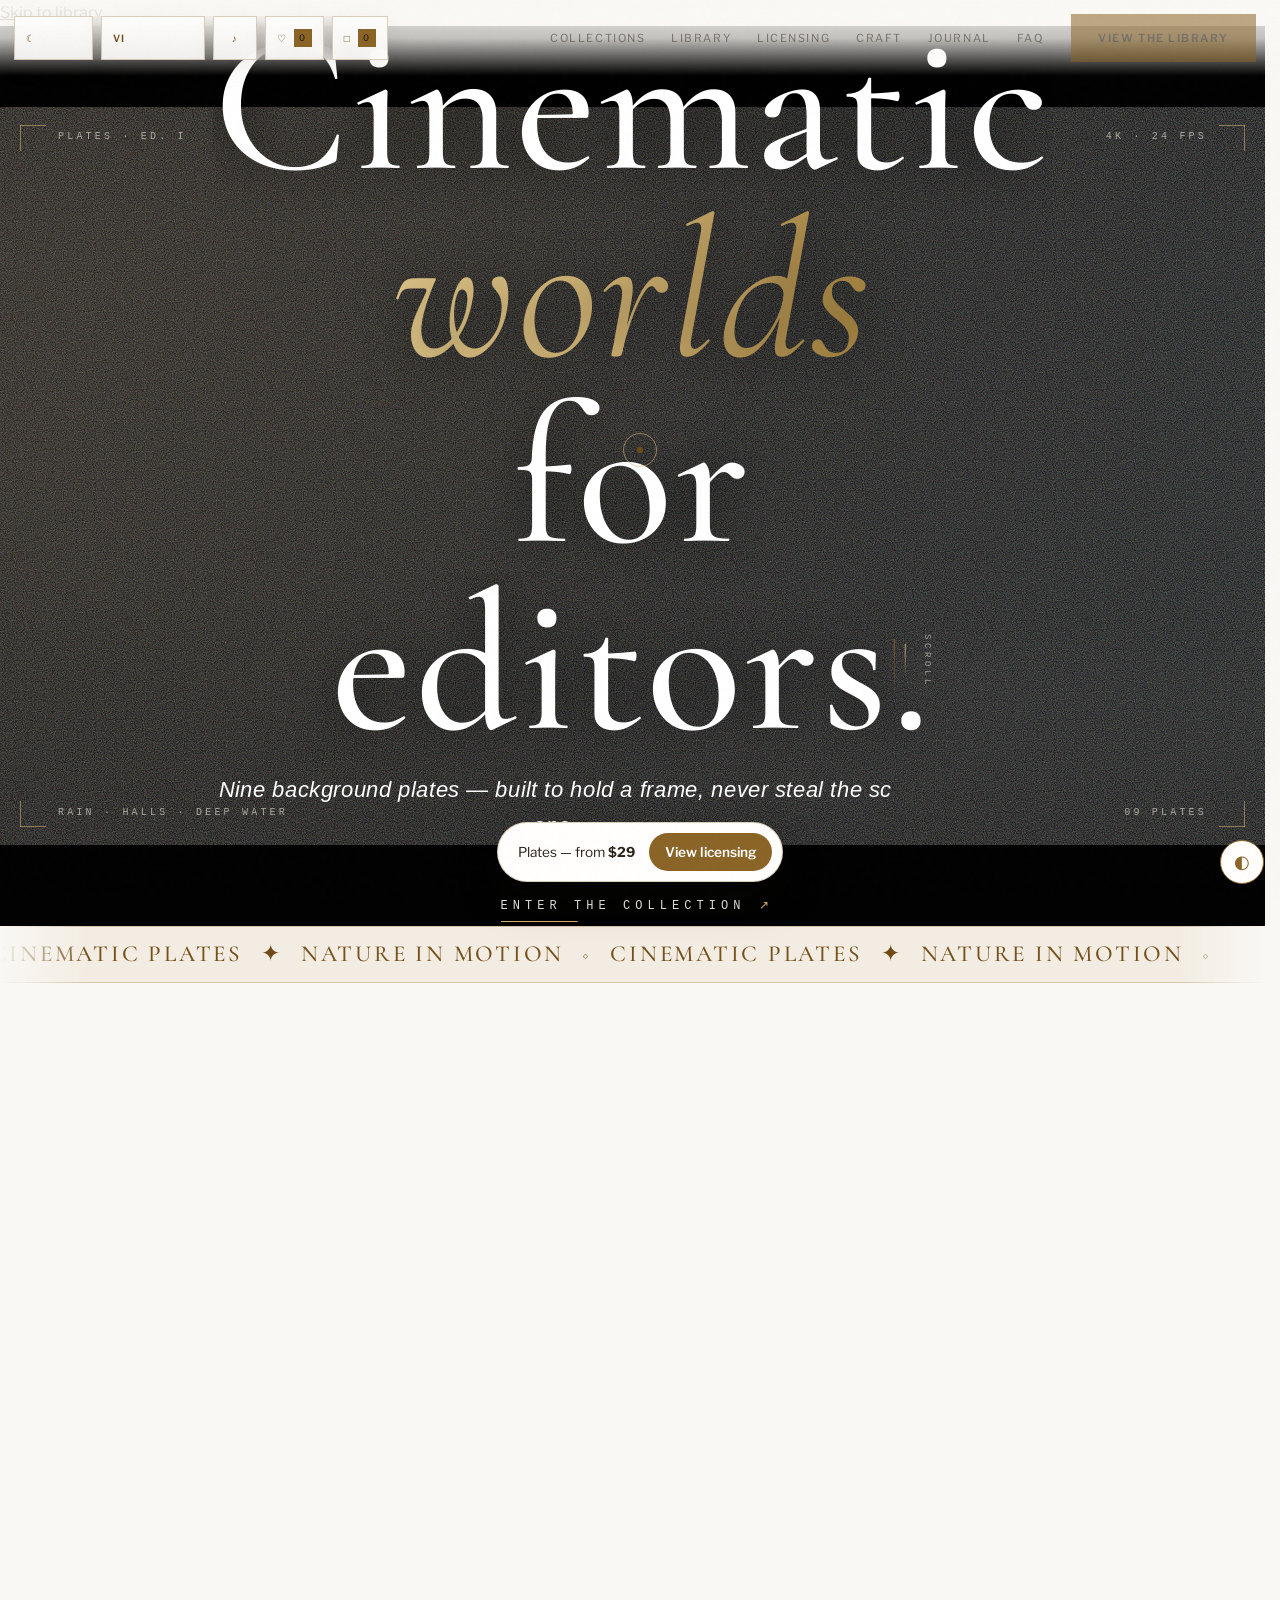
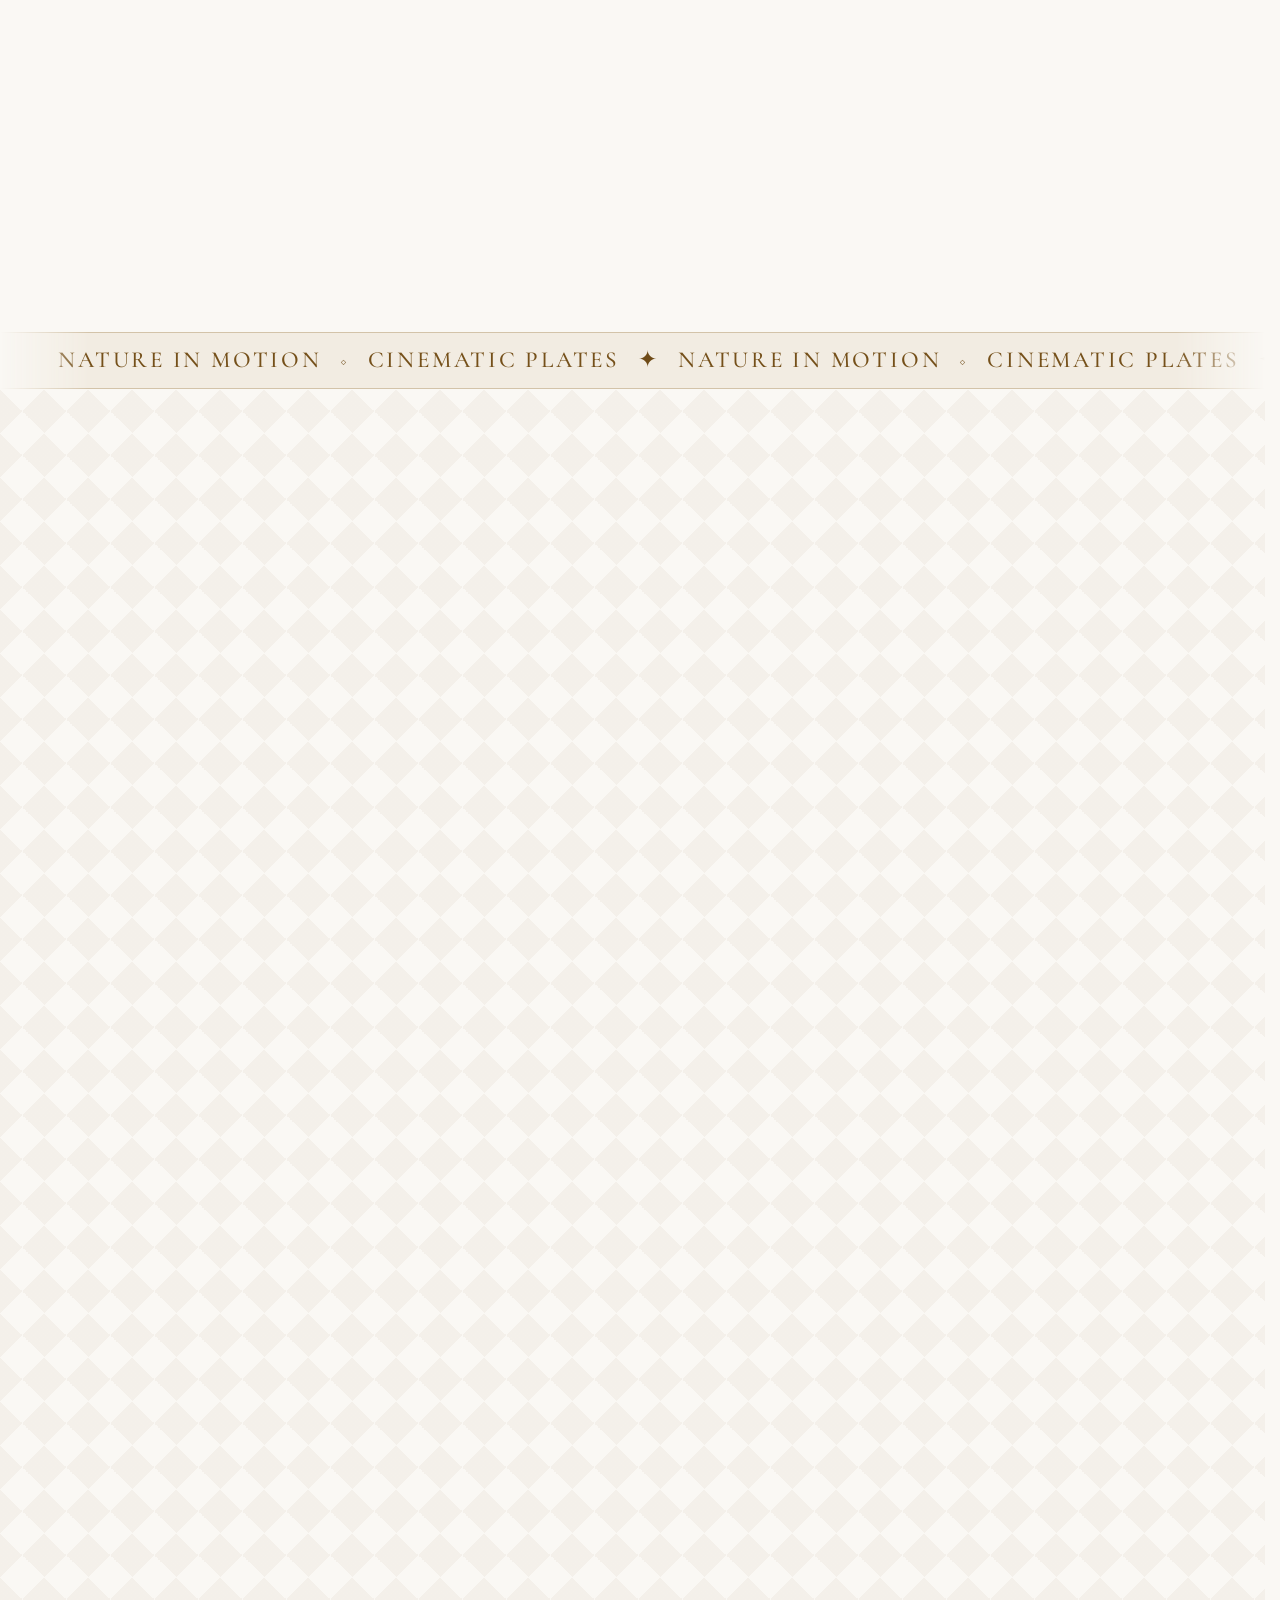
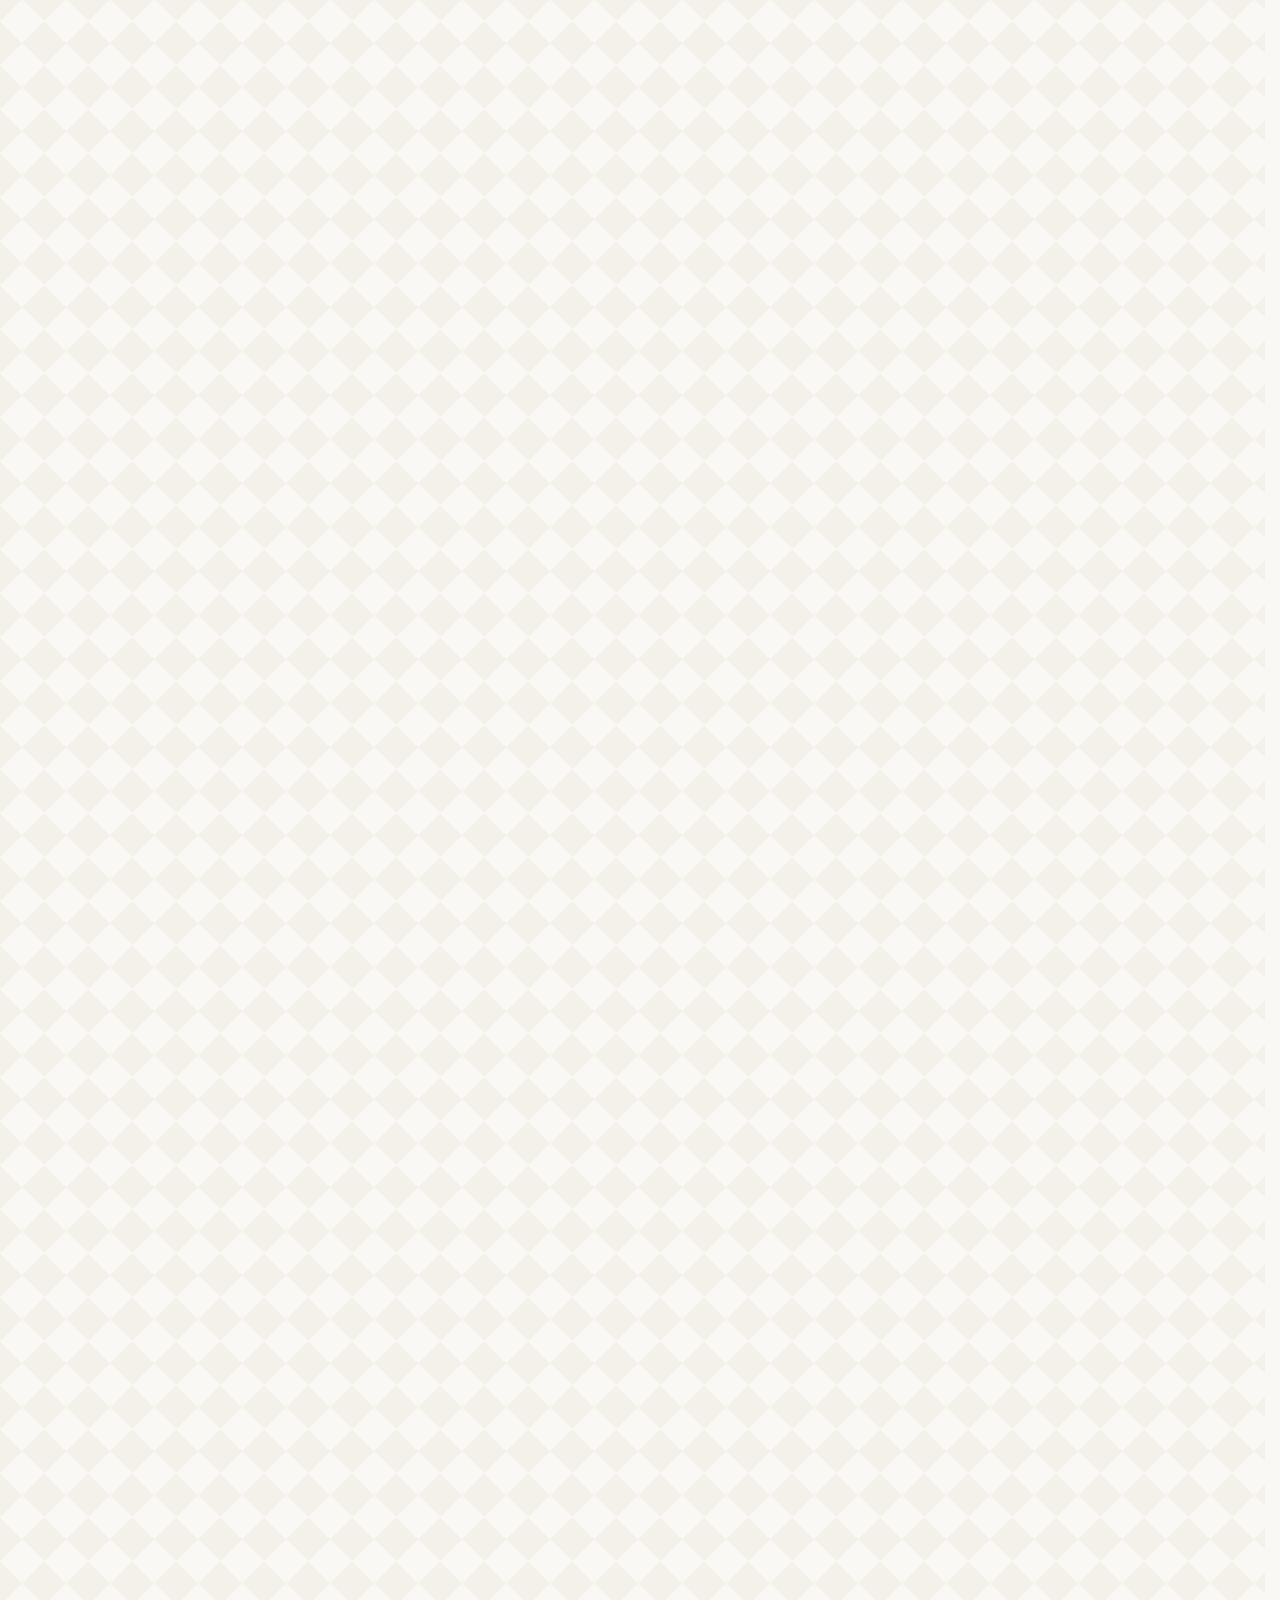
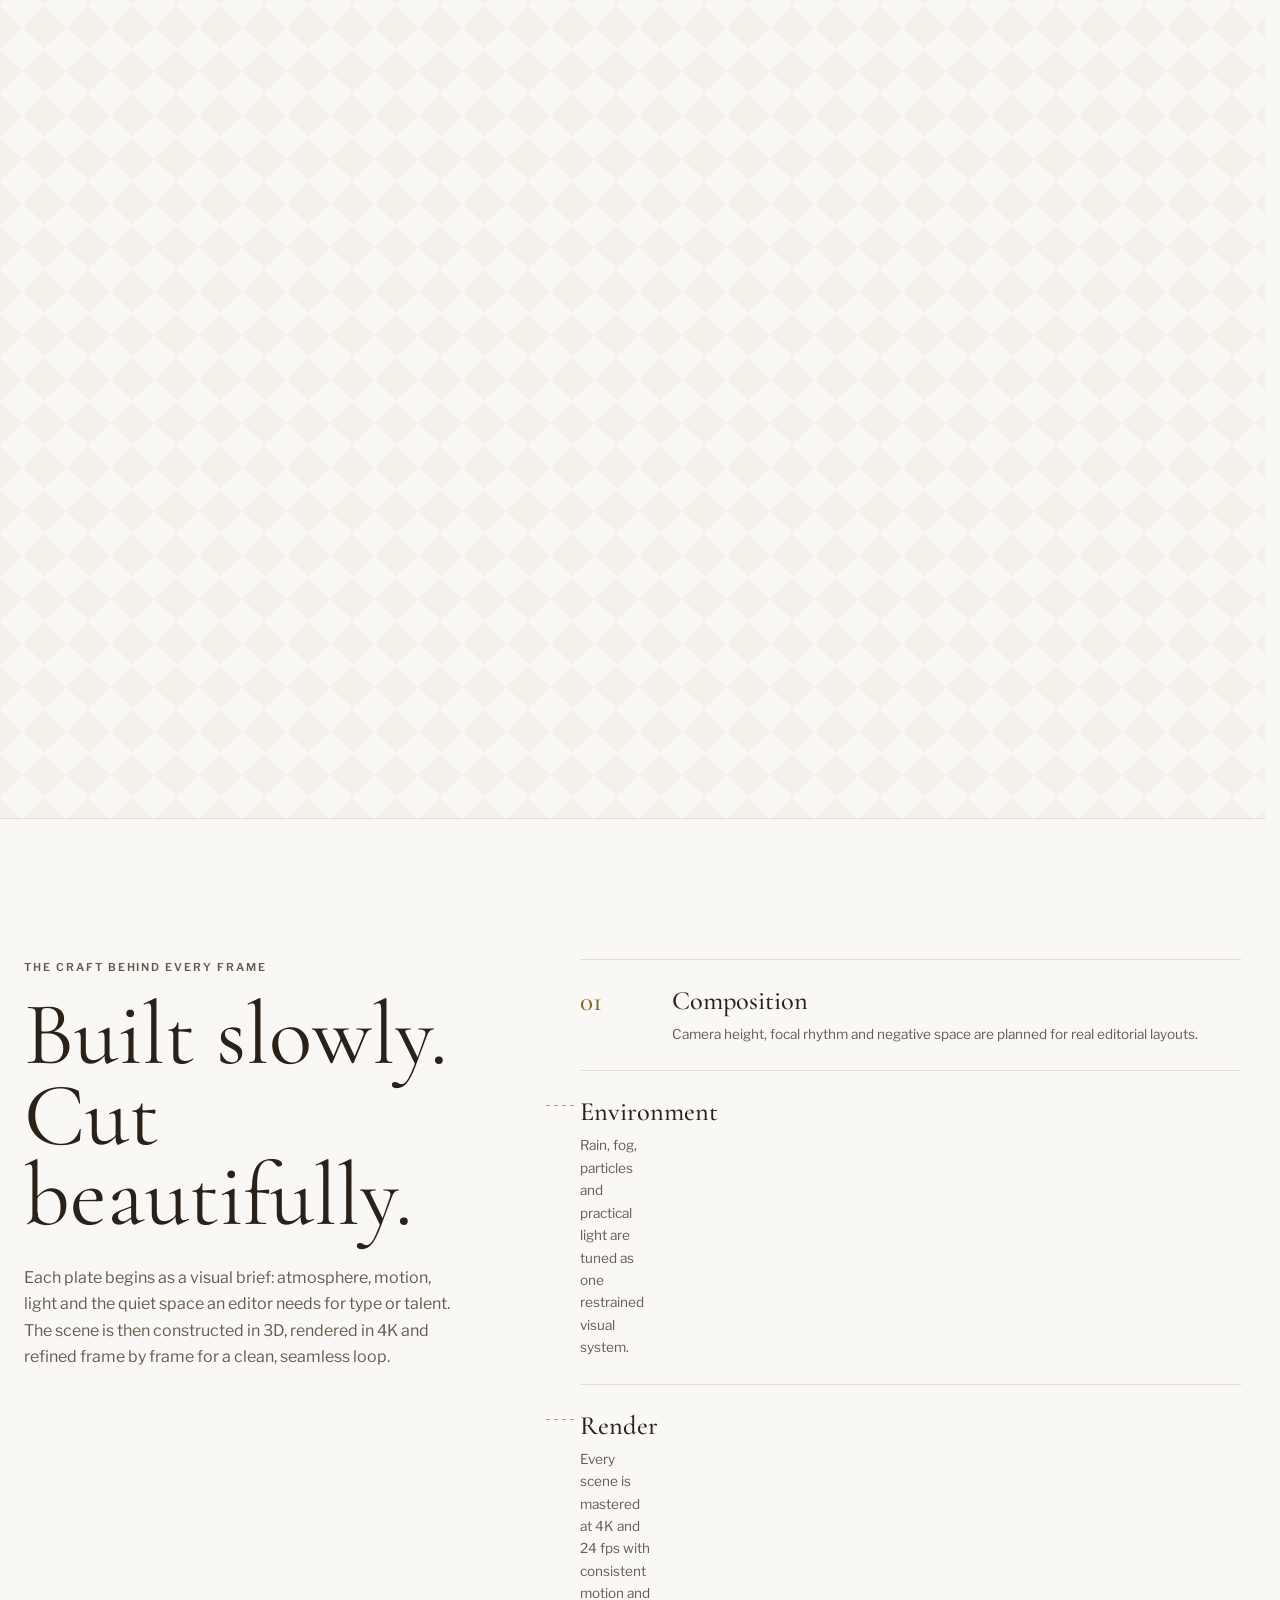
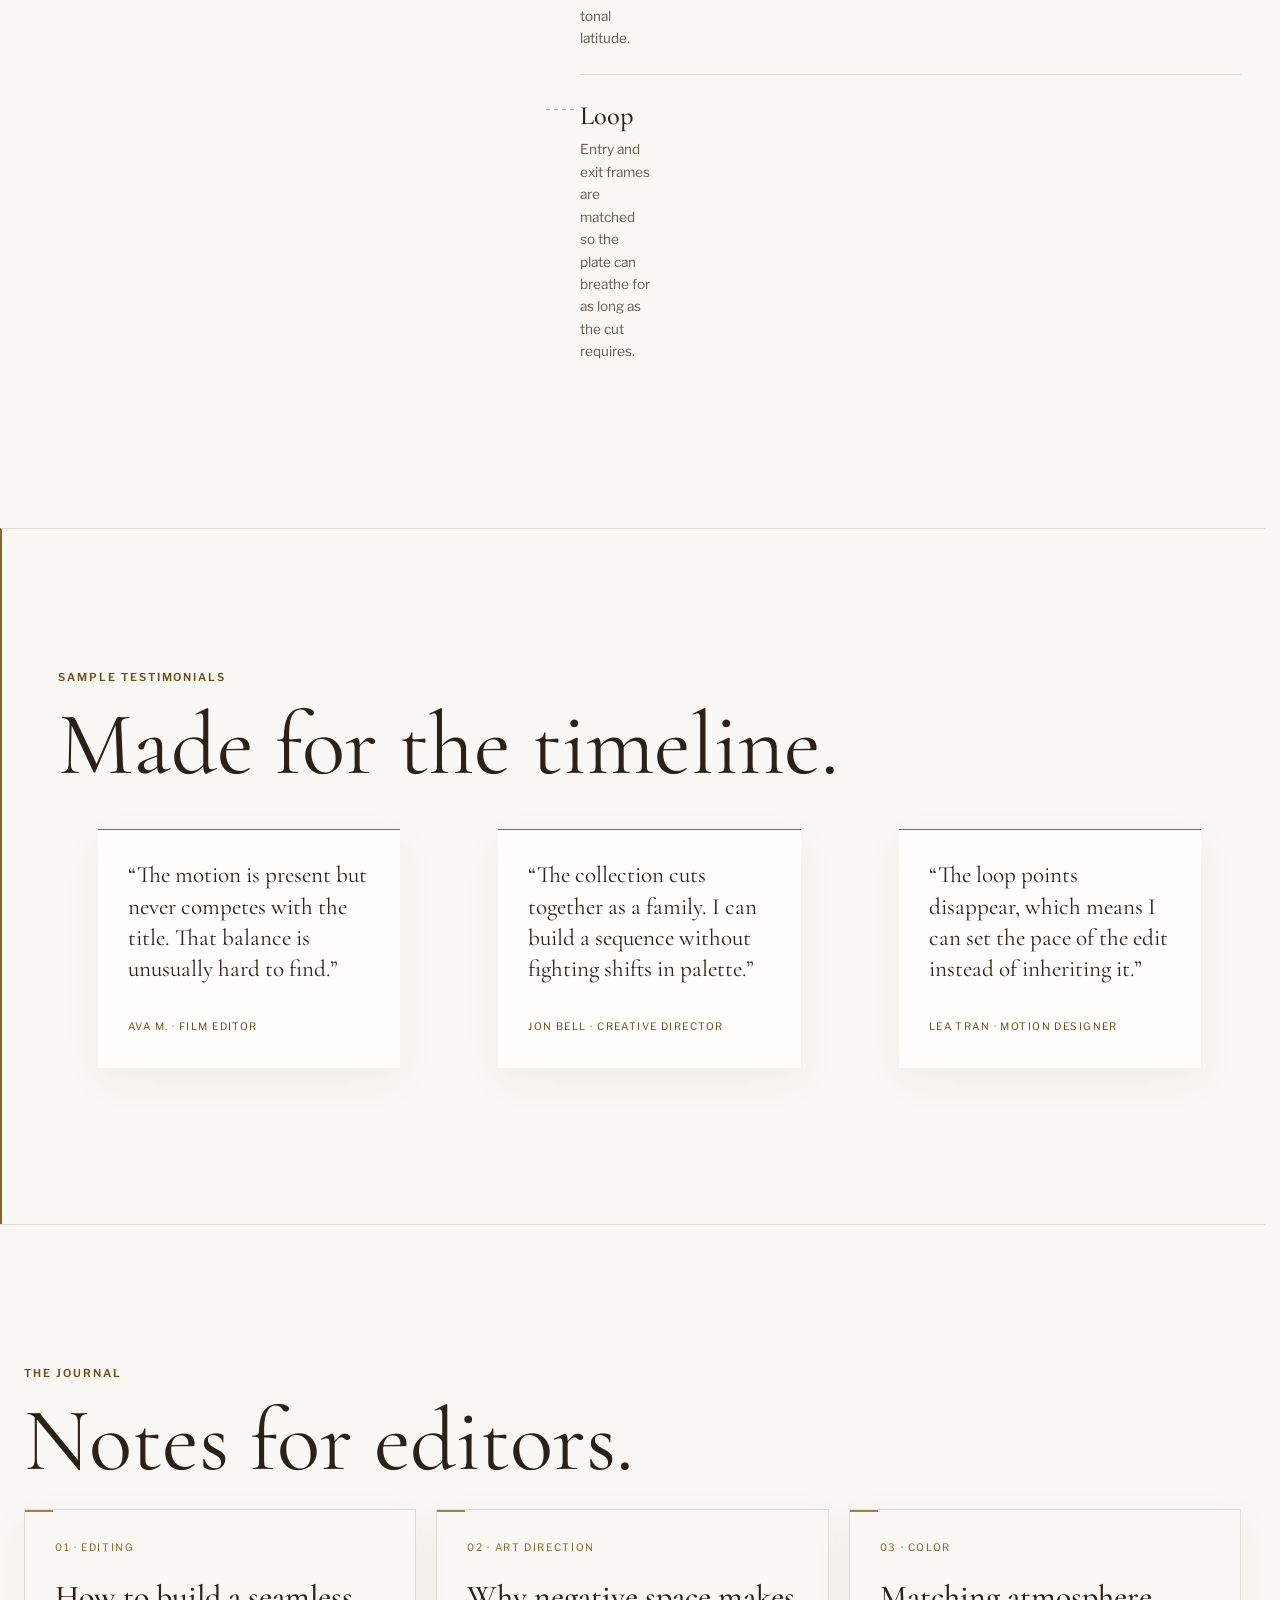
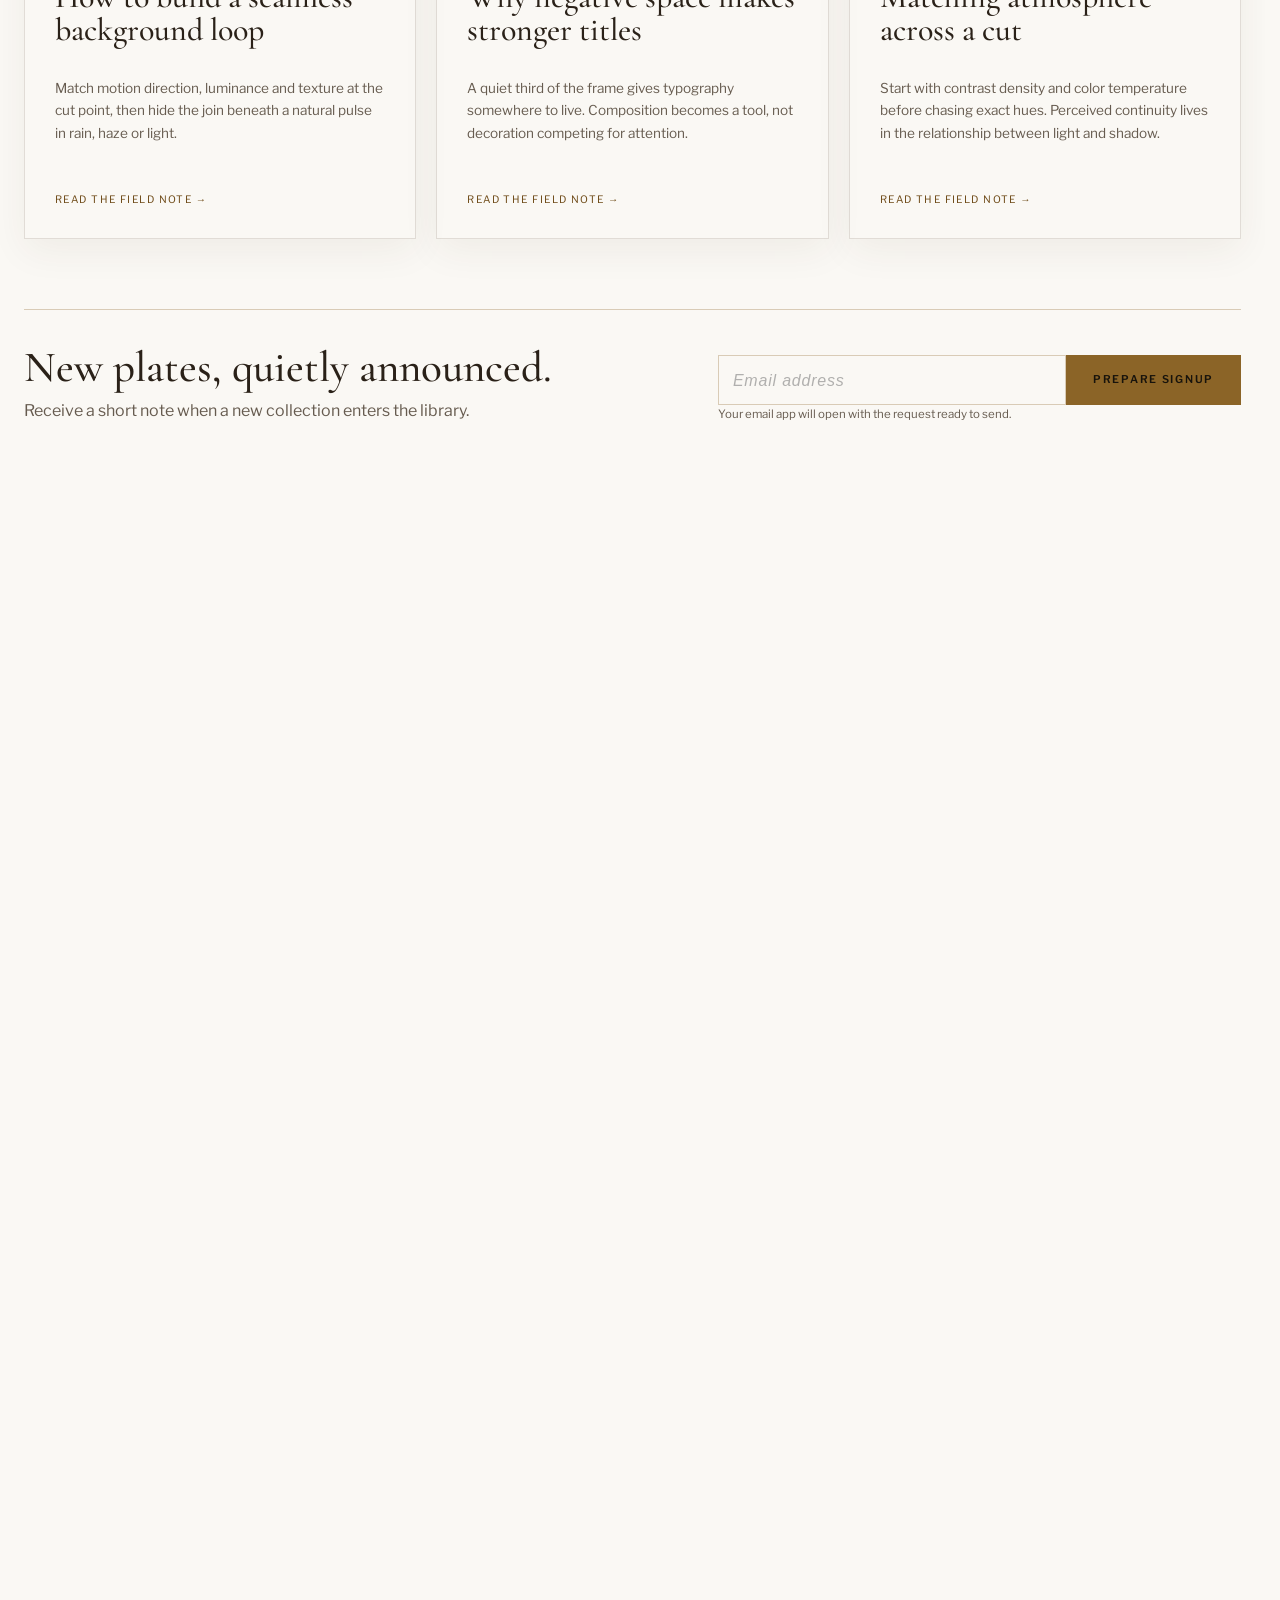
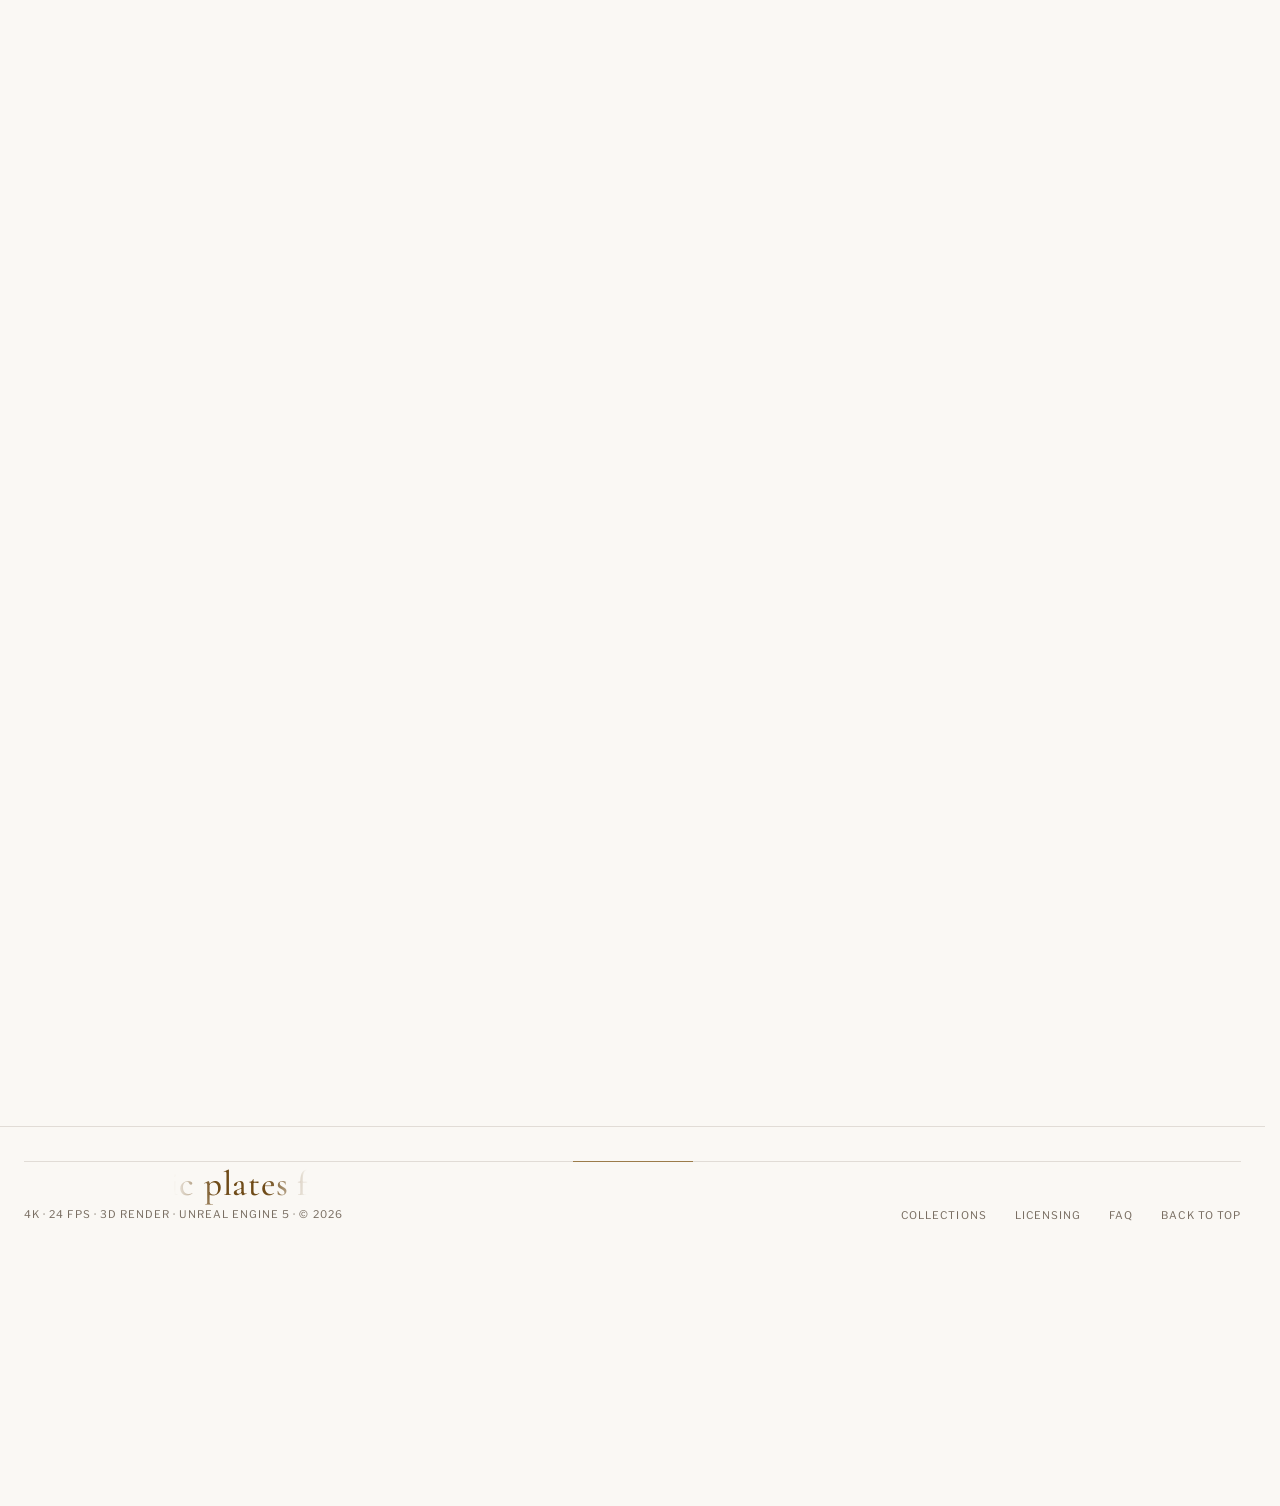
==== commit 8b4cb773: "Batch #43: add hunter43.css/js refs (+100B)" ====
--- a/index.html
+++ b/index.html
@@ -22,6 +22,7 @@
 <link rel="stylesheet" href="assets/hero-cine.css">
 <link rel="stylesheet" href="assets/hunter38.css">
 <link rel="stylesheet" href="assets/hunter42.css">
+<link rel="stylesheet" href="assets/hunter43.css">
 </head>
 <body>
 <div id="preloader" aria-hidden="true"><div class="loader-inner"><div class="loader-line"><span></span></div><div class="loader-label">Preparing the collection</div></div></div>
@@ -103,6 +104,7 @@
 </script>
 <script src="assets/hunter32.js" defer>
 <script defer src="assets/hunter38.js"></script>
-<script defer src="assets/hunter42.js"></script></script>
+<script defer src="assets/hunter42.js"></script>
+<script defer src="assets/hunter43.js"></script></script>
 </body>
 </html>
--- a/assets/hunter43.css
+++ b/assets/hunter43.css
@@ -0,0 +1,426 @@
+/* =====================================================================
+   hunter43 · Plates Luxury · batch #43 — STAGED LOCAL, KHONG PUSH GITHUB
+   100 cai tien H43-01 -> H43-100 · nguon: dev.to + web design blogs (2026)
+   Nguyen tac: 0 credit AI · giu 9 clip + $29/$79/$199 · RM-gated · mobile-first
+   Tich hop khi chu noi "up": copy 2 file -> assets/ + 2 dong link/script (~110B)
+   ===================================================================== */
+
+:root{
+  --h43-tap:150ms;            /* WB30: phan hoi cham <100-150ms */
+  --h43-payoff:800ms;         /* WB30: payoff 0.8s, cam bounce/linear */
+  --h43-ease:cubic-bezier(.22,1,.36,1);
+  --h43-spring:cubic-bezier(.34,1.56,.64,1);
+  --h43-gold:var(--gold,#d5b776);
+}
+
+/* --- RM gate: tat toan bo motion cua batch khi user yeu cau --- */
+html.h43-nomotion .h43-anim,
+html.h43-nomotion [class*="h43-"]{
+  animation:none!important;
+  transition:none!important;
+}
+@media (prefers-reduced-motion:reduce){
+  .h43-anim,[class*="h43-"]{animation-duration:.01ms!important;transition-duration:.01ms!important}
+}
+
+/* ============ A. dev.to research ============ */
+
+/* H43-01 · DV01 :has() — label search sang gold khi input focus, khong JS */
+.search-wrap:has(#clipSearch:focus) label{
+  color:var(--h43-gold);
+  letter-spacing:.16em;
+  transition:color var(--h43-tap) var(--h43-ease),letter-spacing var(--h43-tap) var(--h43-ease);
+}
+
+/* H43-02 · DV02 :has() — card co img: hairline gold duoi visual */
+.clip-card:has(.clip-visual img) .clip-visual{
+  border-bottom:1px solid color-mix(in srgb,var(--h43-gold) 35%,transparent);
+}
+
+/* H43-03 · DV04 :has() — label do khi input invalid, thuan CSS */
+.field:has(input:invalid:not(:placeholder-shown)) label,
+.field:has(textarea:invalid:not(:placeholder-shown)) label{color:#c14a32}
+
+/* H43-04 · DV05 :has() — gio trong: nut checkout mo di (guard giu nguyen) */
+#cartModal:has(#cartList:empty) #cartRequest{opacity:.45;border-style:dashed}
+
+/* H43-05 · DV06 :has() — voices co blockquote: vien gold-left */
+#voices:has(blockquote){
+  border-left:2px solid var(--h43-gold);
+  padding-left:clamp(1rem,3vw,2rem);
+}
+
+/* H43-06 · DV07 :where() — reset specificity 0 cho headings */
+:where(h1,h2,h3){font-weight:600;line-height:1.12}
+
+/* H43-07 · DV08 — nav link khong active mo 55% */
+.nav a:not(.active):not(:hover){opacity:.55}
+.nav a{transition:opacity .3s var(--h43-ease)}
+
+/* H43-08 · DV09 :has() — form co input invalid: vien hong nhat */
+#contactForm:has(input:invalid:not(:placeholder-shown)),
+#newsletterForm:has(input:invalid:not(:placeholder-shown)){
+  outline:1px solid rgba(193,74,50,.4);
+  outline-offset:8px;
+  border-radius:10px;
+}
+
+/* H43-11 · DV22 retarget #contactTier — base-select + picker gold */
+@supports (appearance:base-select){
+  #contactTier{appearance:base-select}
+  #contactTier::picker(select){
+    background:var(--panel,#1c1b17);
+    border:1px solid var(--line,rgba(213,183,118,.22));
+    border-radius:12px;
+    padding:.4rem;
+  }
+  #contactTier option:checked{background:var(--h43-gold);color:#15120b}
+  #contactTier::picker-icon{transition:rotate var(--h43-tap) var(--h43-ease)}
+  #contactTier:open::picker-icon{rotate:180deg}
+}
+
+/* H43-13 · DV33 — cart count odometer digit flip */
+#cartCount.h43-odometer{display:inline-block;overflow:hidden;vertical-align:baseline}
+#cartCount.h43-odometer.h43-flip{animation:h43-flip .45s var(--h43-ease)}
+@keyframes h43-flip{
+  0%{transform:translateY(0);opacity:1}
+  45%{transform:translateY(-70%);opacity:0}
+  55%{transform:translateY(70%);opacity:0}
+  100%{transform:translateY(0);opacity:1}
+}
+
+/* H43-14 · DV34 — cart icon pulse + badge animate */
+.h43-cart-pulse{animation:h43-cartpulse var(--h43-payoff) var(--h43-ease)}
+@keyframes h43-cartpulse{30%{transform:scale(1.18)}60%{transform:scale(.94)}}
+#cartCount.h43-badge-in{display:inline-block;animation:h43-badgein 320ms var(--h43-spring)}
+@keyframes h43-badgein{from{transform:scale(.3);opacity:0}}
+
+/* H43-15 · DV36 — modal mo tu dung diem click (origin-aware) */
+.feature-sheet.h43-from-click{
+  transform-origin:var(--h43-ox,50%) var(--h43-oy,24%);
+  animation:h43-sheetin .38s var(--h43-ease);
+}
+@keyframes h43-sheetin{from{transform:scale(.92);opacity:0}}
+
+/* H43-16 · DV37 — hero title split-text reveal, 1 lan */
+.hero-title.h43-split .h43-w{
+  display:inline-block;opacity:0;transform:translateY(.55em);
+}
+.hero-title.h43-split.h43-in .h43-w{
+  animation:h43-rise .7s var(--h43-ease) forwards;
+  animation-delay:calc(var(--h43-i,0)*.09s);
+}
+@keyframes h43-rise{to{opacity:1;transform:none}}
+
+/* ============ B. design-blogs research ============ */
+
+/* H43-17 · WB08 — overlay tint tu 1 token gold bang alpha() */
+@supports (color:alpha(from red to blue)){
+  .h43-tint{background:alpha(from var(--h43-gold) r g b / .1)}
+}
+
+/* H43-18 · WB24 — scrollbar rieng cho gallery modal */
+#galleryModal .feature-sheet::-webkit-scrollbar{width:10px}
+#galleryModal .feature-sheet::-webkit-scrollbar-track{background:transparent}
+#galleryModal .feature-sheet::-webkit-scrollbar-thumb{
+  background:color-mix(in srgb,var(--h43-gold) 55%,transparent);
+  border-radius:8px;border:2px solid transparent;background-clip:content-box;
+}
+
+/* H43-19 · WB30 — timing tokens (ap dung o H43-68 cho .btn) */
+/* --h43-tap / --h43-payoff / --h43-ease khai bao o :root phia tren */
+
+/* H43-20 · WB31 — toast exit animation 0.3s */
+.toast.h43-leaving{opacity:0!important;transform:translateY(10px);transition:opacity .3s,transform .3s}
+
+/* H43-21 · WB35 — Grid / List / Spotlight view switcher */
+.h43-viewswitch{display:inline-flex;gap:.35rem;align-items:center;margin-left:auto}
+.h43-viewswitch button{
+  border:1px solid var(--line,rgba(213,183,118,.22));background:transparent;color:inherit;
+  border-radius:999px;padding:.32rem .7rem;font-size:.72rem;letter-spacing:.08em;cursor:pointer;
+  transition:border-color var(--h43-tap),color var(--h43-tap);
+}
+.h43-viewswitch button[aria-pressed="true"]{border-color:var(--h43-gold);color:var(--h43-gold)}
+#clipGrid[data-h43view="list"]{grid-template-columns:1fr!important}
+#clipGrid[data-h43view="list"] .clip-card{display:grid;grid-template-columns:200px 1fr;align-items:center}
+#clipGrid[data-h43view="spotlight"] .clip-card:not(.h43-spot){display:none}
+#clipGrid[data-h43view="spotlight"] .clip-card.h43-spot{grid-column:1/-1}
+#clipGrid[data-h43view="spotlight"] .h43-spot .clip-visual{aspect-ratio:21/9}
+
+/* H43-22 · WB37 — dot-matrix reveal khi hover card */
+.clip-card .clip-visual{position:relative}
+.clip-card .clip-visual::after{
+  content:"";position:absolute;inset:0;pointer-events:none;opacity:0;
+  background-image:radial-gradient(circle,var(--h43-gold) 1px,transparent 1.6px);
+  background-size:9px 9px;
+  -webkit-mask-image:radial-gradient(circle at 50% 50%,#000 0%,transparent 0%);
+  mask-image:radial-gradient(circle at 50% 50%,#000 0%,transparent 0%);
+  transition:opacity var(--h43-tap),-webkit-mask-image .5s var(--h43-ease),mask-image .5s var(--h43-ease);
+}
+.clip-card:hover .clip-visual::after,.clip-card:focus-visible .clip-visual::after{
+  opacity:.5;
+  -webkit-mask-image:radial-gradient(circle at 50% 50%,#000 72%,transparent 73%);
+  mask-image:radial-gradient(circle at 50% 50%,#000 72%,transparent 73%);
+}
+
+/* H43-23 · WB38 — magnetic pull 50px + snapback lo xo (desktop) */
+@media (hover:hover) and (pointer:fine){
+  .btn-magnetic.h43-pull{transform:translate(var(--h43-px,0px),var(--h43-py,0px));transition:transform .18s var(--h43-ease)}
+  .btn-magnetic.h43-snap{transition:transform .5s var(--h43-spring)}
+}
+
+/* ============ C. creative tu soan (art direction dien anh) ============ */
+
+/* H43-32 · Frame guides — safe-area 2.39:1 / 16:9 / 9:16 / 1:1 trong gallery */
+.h43-guides{position:absolute;inset:0;pointer-events:none;z-index:5;display:none}
+.h43-guides.on{display:block}
+.h43-guides i{position:absolute;border:1px dashed rgba(213,183,118,.85)}
+.h43-guides i::after{
+  content:attr(data-ratio);position:absolute;top:4px;left:6px;
+  font-size:.62rem;letter-spacing:.18em;color:#f4efe4;
+  background:rgba(0,0,0,.55);padding:.1rem .4rem;border-radius:4px;
+}
+.h43-guides i[data-ratio="2.39:1"]{inset:18% 0}
+.h43-guides i[data-ratio="16:9"]{inset:8% 0}
+.h43-guides i[data-ratio="9:16"]{inset:0 32%}
+.h43-guides i[data-ratio="1:1"]{inset:0 22%}
+.h43-guides i{display:none}
+.h43-guides[data-h43g="239"] i[data-ratio="2.39:1"],
+.h43-guides[data-h43g="169"] i[data-ratio="16:9"],
+.h43-guides[data-h43g="916"] i[data-ratio="9:16"],
+.h43-guides[data-h43g="11"] i[data-ratio="1:1"]{display:block}
+.h43-guides-btn{font-size:.72rem;letter-spacing:.1em}
+
+/* H43-33 · Film leader — dem 3·2·1 kieu SMPTE truoc khi video chay */
+.h43-leader{
+  position:absolute;inset:0;z-index:8;display:flex;align-items:center;justify-content:center;
+  background:#0a0a0a;color:#f4efe4;pointer-events:none;
+}
+.h43-leader::before,.h43-leader::after{ /* crosshair */
+  content:"";position:absolute;background:rgba(244,239,228,.35);
+}
+.h43-leader::before{left:0;right:0;top:50%;height:1px}
+.h43-leader::after{top:0;bottom:0;left:50%;width:1px}
+.h43-leader b{
+  font-family:var(--serif,"Cormorant Garamond",serif);font-size:clamp(4rem,14vw,8rem);
+  font-variant-numeric:tabular-nums;position:relative;z-index:1;
+}
+.h43-leader.h43-n3 b{animation:h43-leadnum 1s steps(2) 3}
+@keyframes h43-leadnum{0%{opacity:1}80%{opacity:1}100%{opacity:.15}}
+.h43-leader .h43-sweep{
+  position:absolute;top:0;bottom:0;width:34%;left:-34%;z-index:1;
+  background:linear-gradient(100deg,transparent,rgba(213,183,118,.28),transparent);
+  animation:h43-sweep 1s linear 3;
+}
+@keyframes h43-sweep{to{left:134%}}
+
+/* H43-34 · Double-exposure hero — ghost layer tu chinh poster */
+.hero-media{position:relative}
+.hero-media.h43-de::after{
+  content:"";position:absolute;inset:0;pointer-events:none;
+  background-image:var(--h43-de-img);background-size:cover;background-position:62% 30%;
+  mix-blend-mode:screen;opacity:.34;filter:saturate(1.25) contrast(1.05);
+  -webkit-mask-image:radial-gradient(120% 90% at 78% 18%,#000 30%,transparent 78%);
+  mask-image:radial-gradient(120% 90% at 78% 18%,#000 30%,transparent 78%);
+  transform:scale(1.12) translateX(2.5%);
+}
+
+/* H43-35 · Grade-temperature filter chips */
+.h43-tempfilter{display:flex;gap:.4rem;align-items:center;margin-top:.7rem;flex-wrap:wrap}
+.h43-tempfilter .h43-tlabel{font-size:.7rem;letter-spacing:.16em;opacity:.65;margin-right:.2rem}
+.h43-tempfilter button{
+  border:1px solid var(--line,rgba(213,183,118,.22));background:transparent;color:inherit;
+  border-radius:999px;padding:.3rem .75rem;font-size:.74rem;cursor:pointer;
+  display:inline-flex;align-items:center;gap:.45rem;
+  transition:border-color var(--h43-tap),transform var(--h43-tap);
+}
+.h43-tempfilter button i{width:.7rem;height:.7rem;border-radius:50%;display:inline-block}
+.h43-tempfilter button[data-temp="warm"] i{background:linear-gradient(135deg,#e8a54b,#c14a32)}
+.h43-tempfilter button[data-temp="neutral"] i{background:linear-gradient(135deg,#d8cfc0,#9a917f)}
+.h43-tempfilter button[data-temp="cool"] i{background:linear-gradient(135deg,#7fb2d9,#2e5f8a)}
+.h43-tempfilter button[aria-pressed="true"]{border-color:var(--h43-gold);transform:translateY(-1px)}
+/* JS toggle `hidden` tren card khong khop temp; CSS chi lo chip */
+
+/* H43-36 · Iris-open — gallery mo nhu man trom anh */
+#galleryModal.h43-iris .feature-sheet{
+  clip-path:circle(0% at var(--h43-ox,50%) var(--h43-oy,30%));
+  animation:h43-iris .65s var(--h43-ease) forwards;
+}
+@keyframes h43-iris{to{clip-path:circle(78% at var(--h43-ox,50%) var(--h43-oy,30%))}}
+
+/* H43-37 · End card — replay / next / license khi video ket thuc */
+.h43-endcard{
+  position:absolute;inset:0;z-index:7;display:none;flex-direction:column;gap:.9rem;
+  align-items:center;justify-content:center;text-align:center;
+  background:rgba(8,8,7,.72);backdrop-filter:blur(6px);color:#f4efe4;padding:1.5rem;
+}
+.h43-endcard.on{display:flex}
+.h43-endcard p{font-family:var(--serif,"Cormorant Garamond",serif);font-size:1.5rem;margin:0}
+.h43-endcard .h43-endrow{display:flex;gap:.6rem;flex-wrap:wrap;justify-content:center}
+.h43-endcard .btn{font-size:.8rem}
+
+/* H43-38 · Loop counter — dem vong lap hero */
+.h43-loopcount{
+  position:absolute;right:.9rem;bottom:.8rem;z-index:3;
+  font-size:.62rem;letter-spacing:.22em;color:rgba(244,239,228,.75);
+  font-variant-numeric:tabular-nums;pointer-events:none;
+  background:rgba(0,0,0,.4);padding:.25rem .55rem;border-radius:4px;
+}
+
+/* H43-39 · Reel-change cue marks — chop sang nhu dau cuon phim */
+.h43-cue{
+  position:absolute;top:.8rem;right:.8rem;z-index:6;width:.85rem;height:.85rem;
+  border:2px solid rgba(244,239,228,.9);border-radius:50%;opacity:0;pointer-events:none;
+}
+.h43-cue.on{animation:h43-cueblink .9s steps(2) 2}
+@keyframes h43-cueblink{50%{opacity:1}}
+
+/* H43-40 · Projection dust trong gallery modal */
+.h43-dust{position:absolute;inset:0;overflow:hidden;pointer-events:none;z-index:4}
+.h43-dust i{
+  position:absolute;border-radius:50%;background:#fff8e7;opacity:.5;
+  animation:h43-drift linear infinite;
+}
+@keyframes h43-drift{
+  from{transform:translateY(12vh) translateX(0)}
+  to{transform:translateY(-110%) translateX(3vw)}
+}
+
+/* H43-41 · Dissolve giua cac clip trong gallery */
+#galleryMedia .h43-dissolving{opacity:0;transition:opacity .28s ease}
+
+/* H43-42 · INTERMISSION khi video stall > 3s */
+.h43-intermission{
+  position:absolute;inset:0;z-index:7;display:none;flex-direction:column;
+  align-items:center;justify-content:center;gap:.5rem;
+  background:#0a0a0a;color:#f4efe4;text-align:center;
+}
+.h43-intermission.on{display:flex}
+.h43-intermission strong{font-family:var(--serif,"Cormorant Garamond",serif);font-size:1.9rem;letter-spacing:.3em;margin:0}
+.h43-intermission span{font-size:.72rem;letter-spacing:.2em;opacity:.6}
+
+/* H43-43 · SMPTE bars khi video loi */
+#galleryMedia.h43-smpte::before{
+  content:"";position:absolute;inset:0;z-index:2;
+  background:linear-gradient(to right,
+    #c0c0c0 0 14.28%,#c0c000 14.28% 28.57%,#00c0c0 28.57% 42.85%,
+    #00c000 42.85% 57.14%,#c000c0 57.14% 71.42%,#c00000 71.42% 85.71%,#0000c0 85.71%);
+  opacity:.9;
+}
+
+/* ============ D. micro CSS ============ */
+
+/* H43-45 · nut X native cua search: gold */
+#clipSearch::-webkit-search-cancel-button{
+  -webkit-appearance:none;appearance:none;width:1rem;height:1rem;cursor:pointer;
+  background:var(--h43-gold);
+  -webkit-mask:url("data:image/svg+xml,%3Csvg xmlns='http://www.w3.org/2000/svg' viewBox='0 0 16 16'%3E%3Cpath d='M3 3l10 10M13 3L3 13' stroke='black' stroke-width='2'/%3E%3C/svg%3E") center/contain no-repeat;
+  mask:url("data:image/svg+xml,%3Csvg xmlns='http://www.w3.org/2000/svg' viewBox='0 0 16 16'%3E%3Cpath d='M3 3l10 10M13 3L3 13' stroke='black' stroke-width='2'/%3E%3C/svg%3E") center/contain no-repeat;
+}
+
+/* H43-46 · autofill: tint gold nhe, khong trang bech */
+input:-webkit-autofill{
+  -webkit-box-shadow:0 0 0 3rem color-mix(in srgb,var(--h43-gold) 12%,var(--bg,#11110f)) inset;
+  -webkit-text-fill-color:inherit;caret-color:inherit;
+}
+
+/* H43-47 · field dang nhap: glow gold mo */
+.field:focus-within{box-shadow:0 0 0 1px color-mix(in srgb,var(--h43-gold) 45%,transparent);border-radius:10px}
+
+/* H43-48 · placeholder: serif nghieng, giãn chu */
+.field input::placeholder,.field textarea::placeholder,
+#clipSearch::placeholder,#newsletterEmail::placeholder{
+  letter-spacing:.05em;font-style:italic;opacity:.55;
+}
+
+/* H43-49 · scrollbar rieng cho cart modal */
+#cartModal .cart-list::-webkit-scrollbar{width:8px}
+#cartModal .cart-list::-webkit-scrollbar-thumb{
+  background:color-mix(in srgb,var(--h43-gold) 50%,transparent);
+  border-radius:8px;
+}
+
+/* H43-50 · card focus duoc bang ban phim */
+.clip-card:focus-visible{
+  outline:2px solid var(--h43-gold);outline-offset:3px;border-radius:14px;
+}
+
+/* H43-51 · view-tab focus-visible rieng biet */
+.view-tab:focus-visible{outline:2px solid var(--h43-gold);outline-offset:2px}
+
+/* H43-52 · section:target — chop sang gold khi nhay anchor */
+section:target{animation:h43-target 1.6s var(--h43-ease)}
+@keyframes h43-target{
+  0%,60%{box-shadow:inset 0 0 0 2px color-mix(in srgb,var(--h43-gold) 65%,transparent)}
+  100%{box-shadow:inset 0 0 0 0 transparent}
+}
+
+/* H43-53 · disabled luxury: gach dut + not-allowed */
+.btn:disabled,.btn[aria-disabled="true"]{
+  opacity:.55;border-style:dashed;cursor:not-allowed;transform:none!important;
+}
+
+/* H43-54 · newsletterNote giu chieu cao, khong nhay layout */
+#newsletterNote{min-height:1.4em}
+
+/* H43-55 · toast gon, can giua */
+.toast{max-width:34ch;text-align:center}
+
+/* H43-56 · gallery-nav 48px tren coarse pointer */
+/* H43-57 · sheet-close 44px tren coarse pointer */
+@media (pointer:coarse){
+  .gallery-nav button{min-width:48px;min-height:48px}
+  .sheet-close{min-width:44px;min-height:44px}
+}
+
+/* H43-58 · footer link: gold + truot nhe */
+.footer-links a{transition:color var(--h43-tap),transform var(--h43-tap)}
+.footer-links a:hover{color:var(--h43-gold);transform:translateX(2px)}
+
+/* H43-59 · journal link: mui ten nudge */
+.journal-card a{display:inline-block;transition:transform var(--h43-tap) var(--h43-ease)}
+.journal-card a:hover{transform:translateX(4px)}
+
+/* H43-60 · backToTop mo/tat muot */
+#backToTop{transition:opacity .35s var(--h43-ease),transform .35s var(--h43-ease),visibility .35s}
+#backToTop[hidden]{display:block!important;opacity:0;visibility:hidden;transform:translateY(10px);pointer-events:none}
+
+/* H43-61 · compare-tray truot len */
+.compare-tray{animation:h43-trayin .45s var(--h43-ease)}
+@keyframes h43-trayin{from{transform:translateY(110%);opacity:0}}
+
+/* H43-62 · so 404 tabular-nums */
+.not-found strong{font-variant-numeric:tabular-nums;letter-spacing:.06em}
+
+/* H43-63 · select chua chevron du padding-right */
+.field select{padding-right:2.2rem}
+
+/* H43-64 · gia tabular-nums */
+.stack-price,#cartTotal{font-variant-numeric:tabular-nums}
+
+/* H43-65 · khong nhay layout khi modal mo */
+html{scrollbar-gutter:stable}
+
+/* H43-66 · toast ne vung safe-area */
+.toast{bottom:max(1rem,env(safe-area-inset-bottom))}
+
+/* H43-67 · galleryImage nen toi khi dang load */
+#galleryImage{background:#0d0d0c;min-height:40vh}
+
+/* H43-68 · WB30 tokens ap dung cho .btn */
+.btn{
+  transition:transform var(--h43-tap) var(--h43-ease),
+             box-shadow var(--h43-tap) var(--h43-ease),
+             background-color var(--h43-tap) var(--h43-ease),
+             color var(--h43-tap) var(--h43-ease),
+             border-color var(--h43-tap) var(--h43-ease);
+}
+
+/* H43-69 · cartList rong: khung dut nhe (khong chu, tranh trung microcopy) */
+#cartList:empty{
+  min-height:120px;border:1px dashed color-mix(in srgb,var(--h43-gold) 40%,transparent);
+  border-radius:12px;
+}
+
+/* H43-70 · cartRequest du 48px touch */
+#cartRequest{min-height:48px}
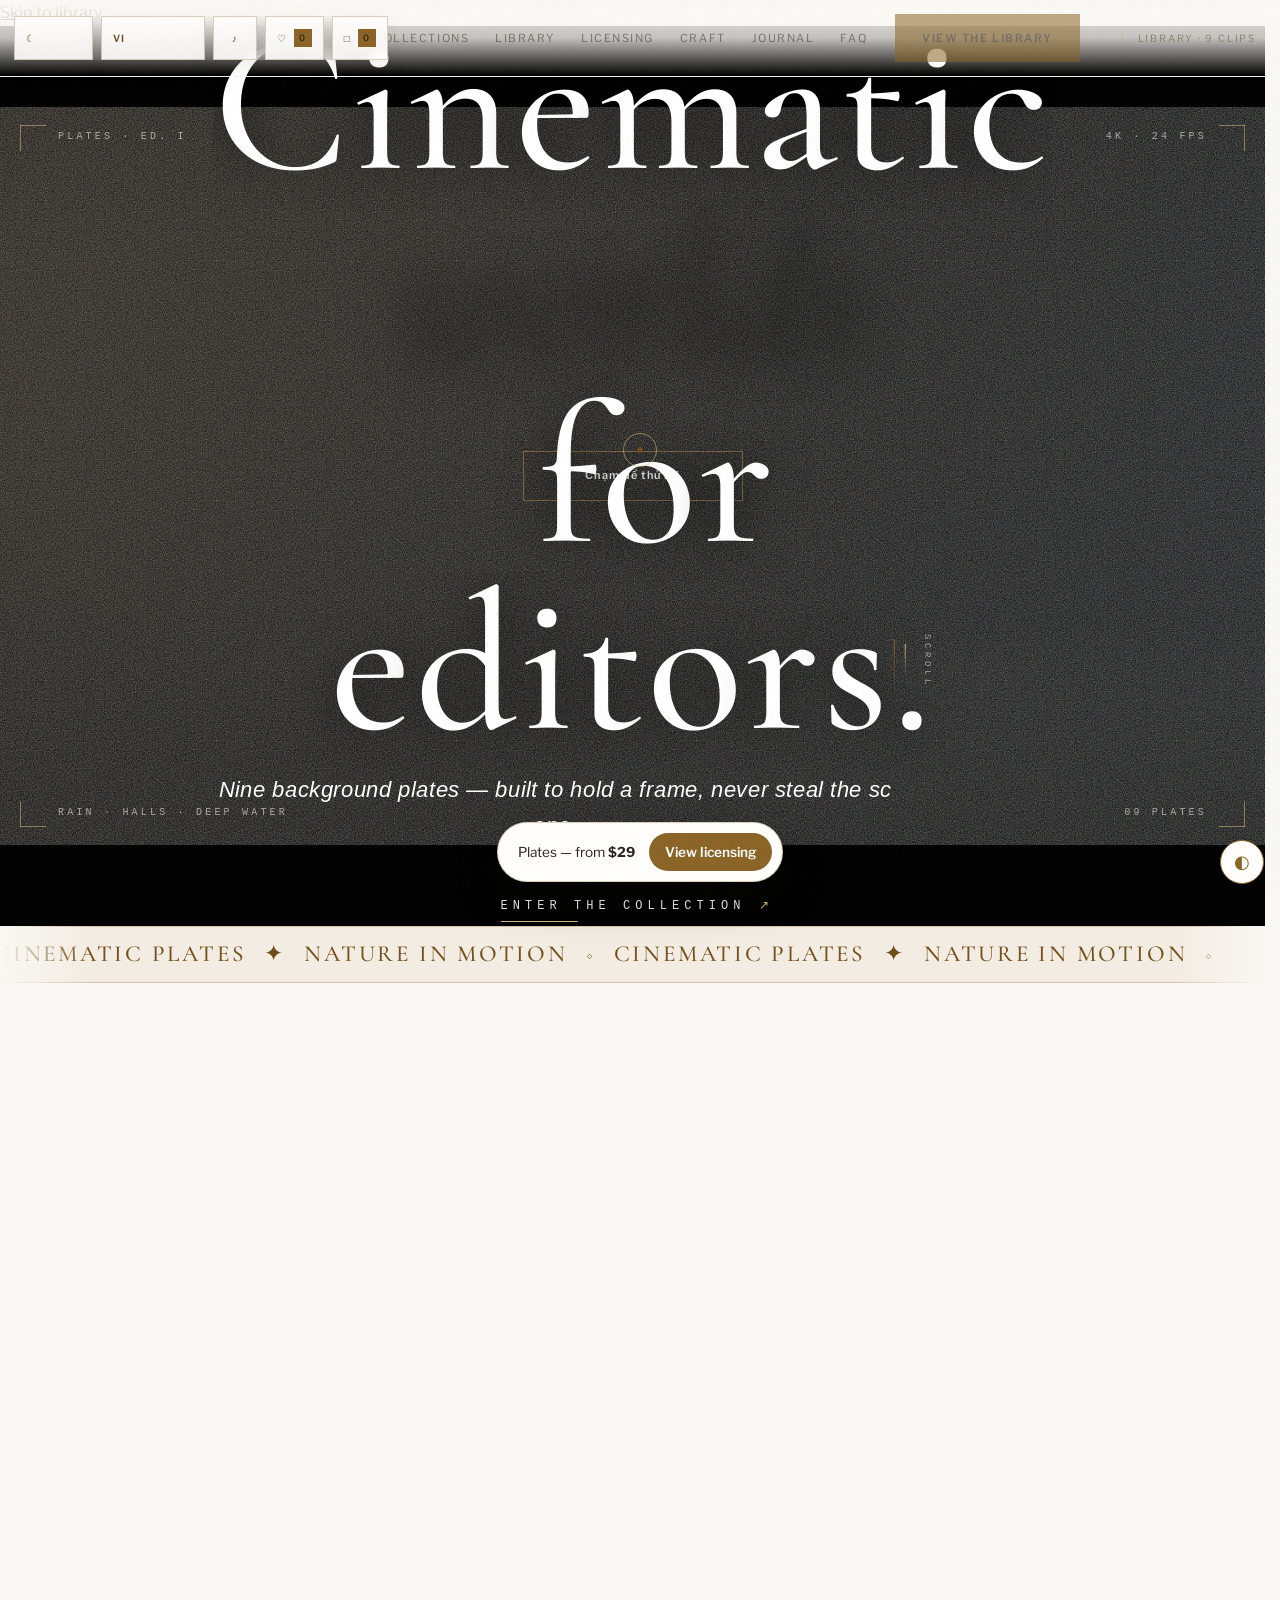
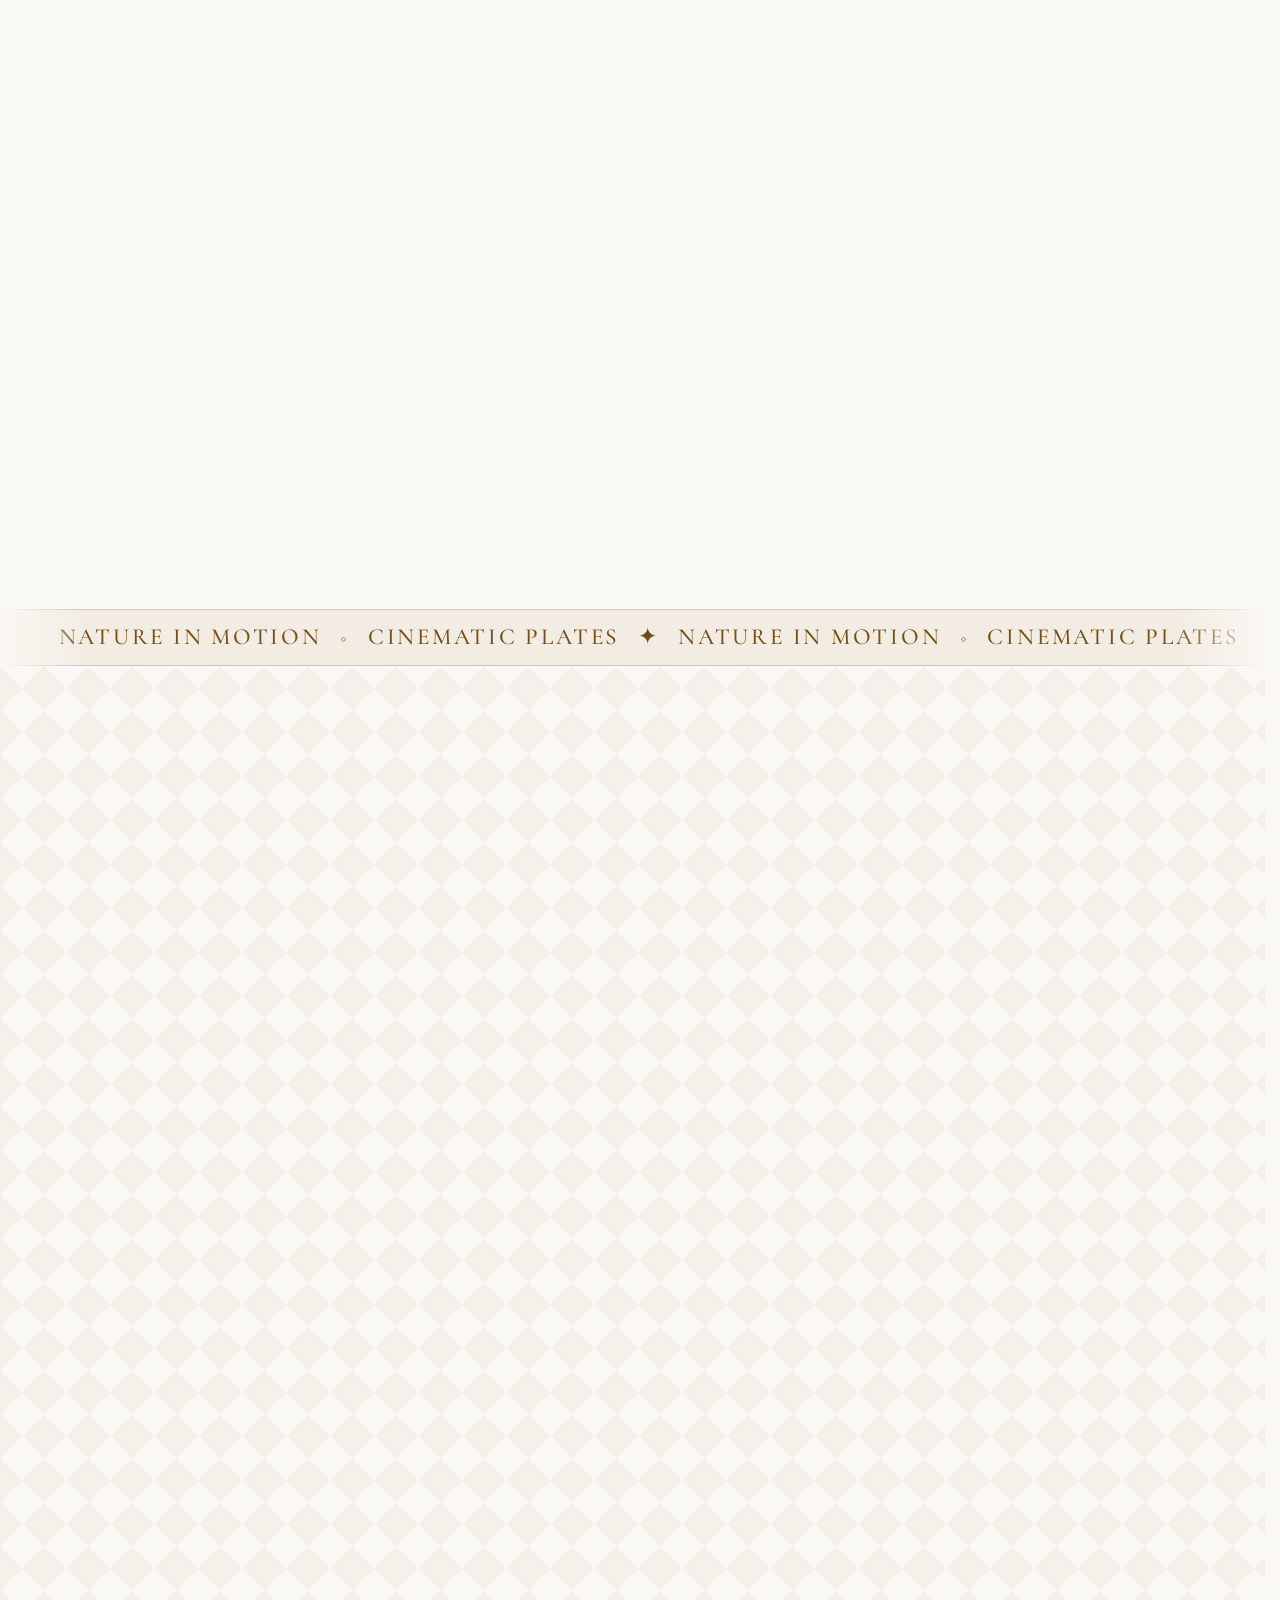
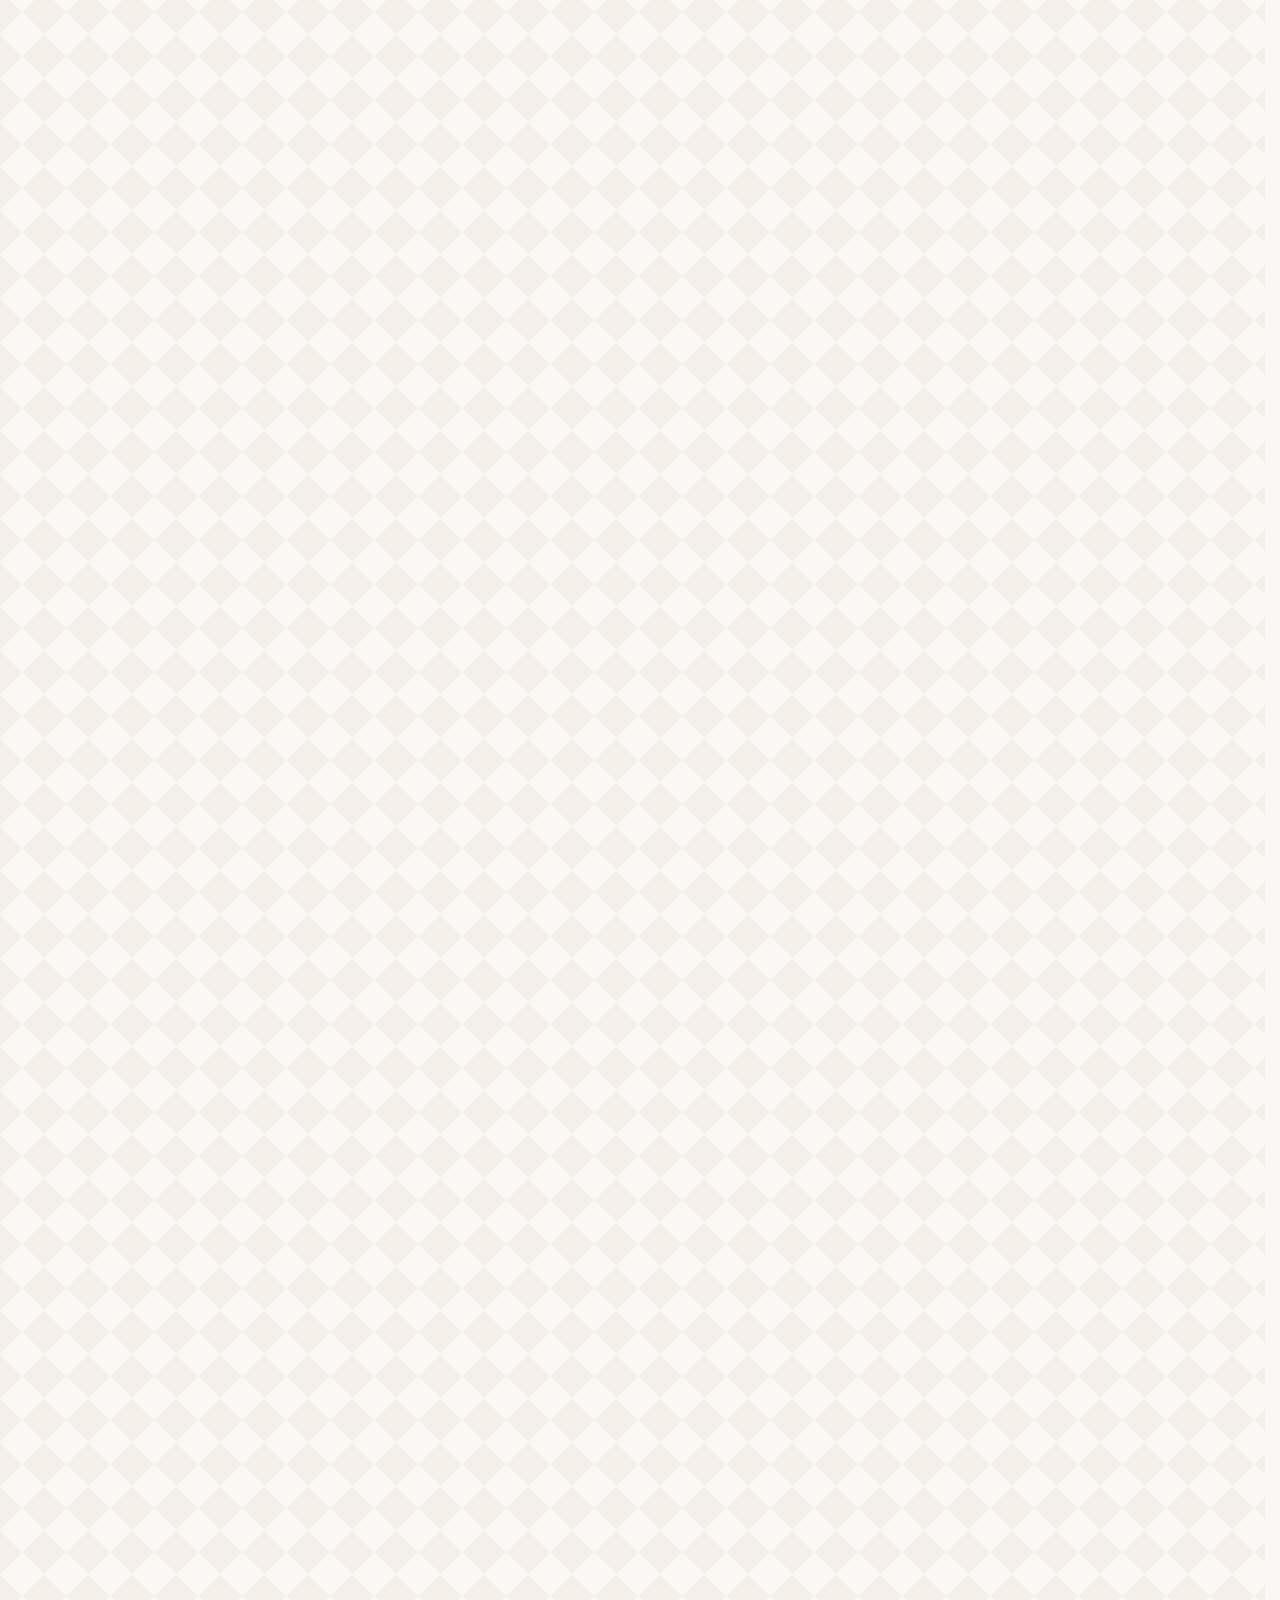
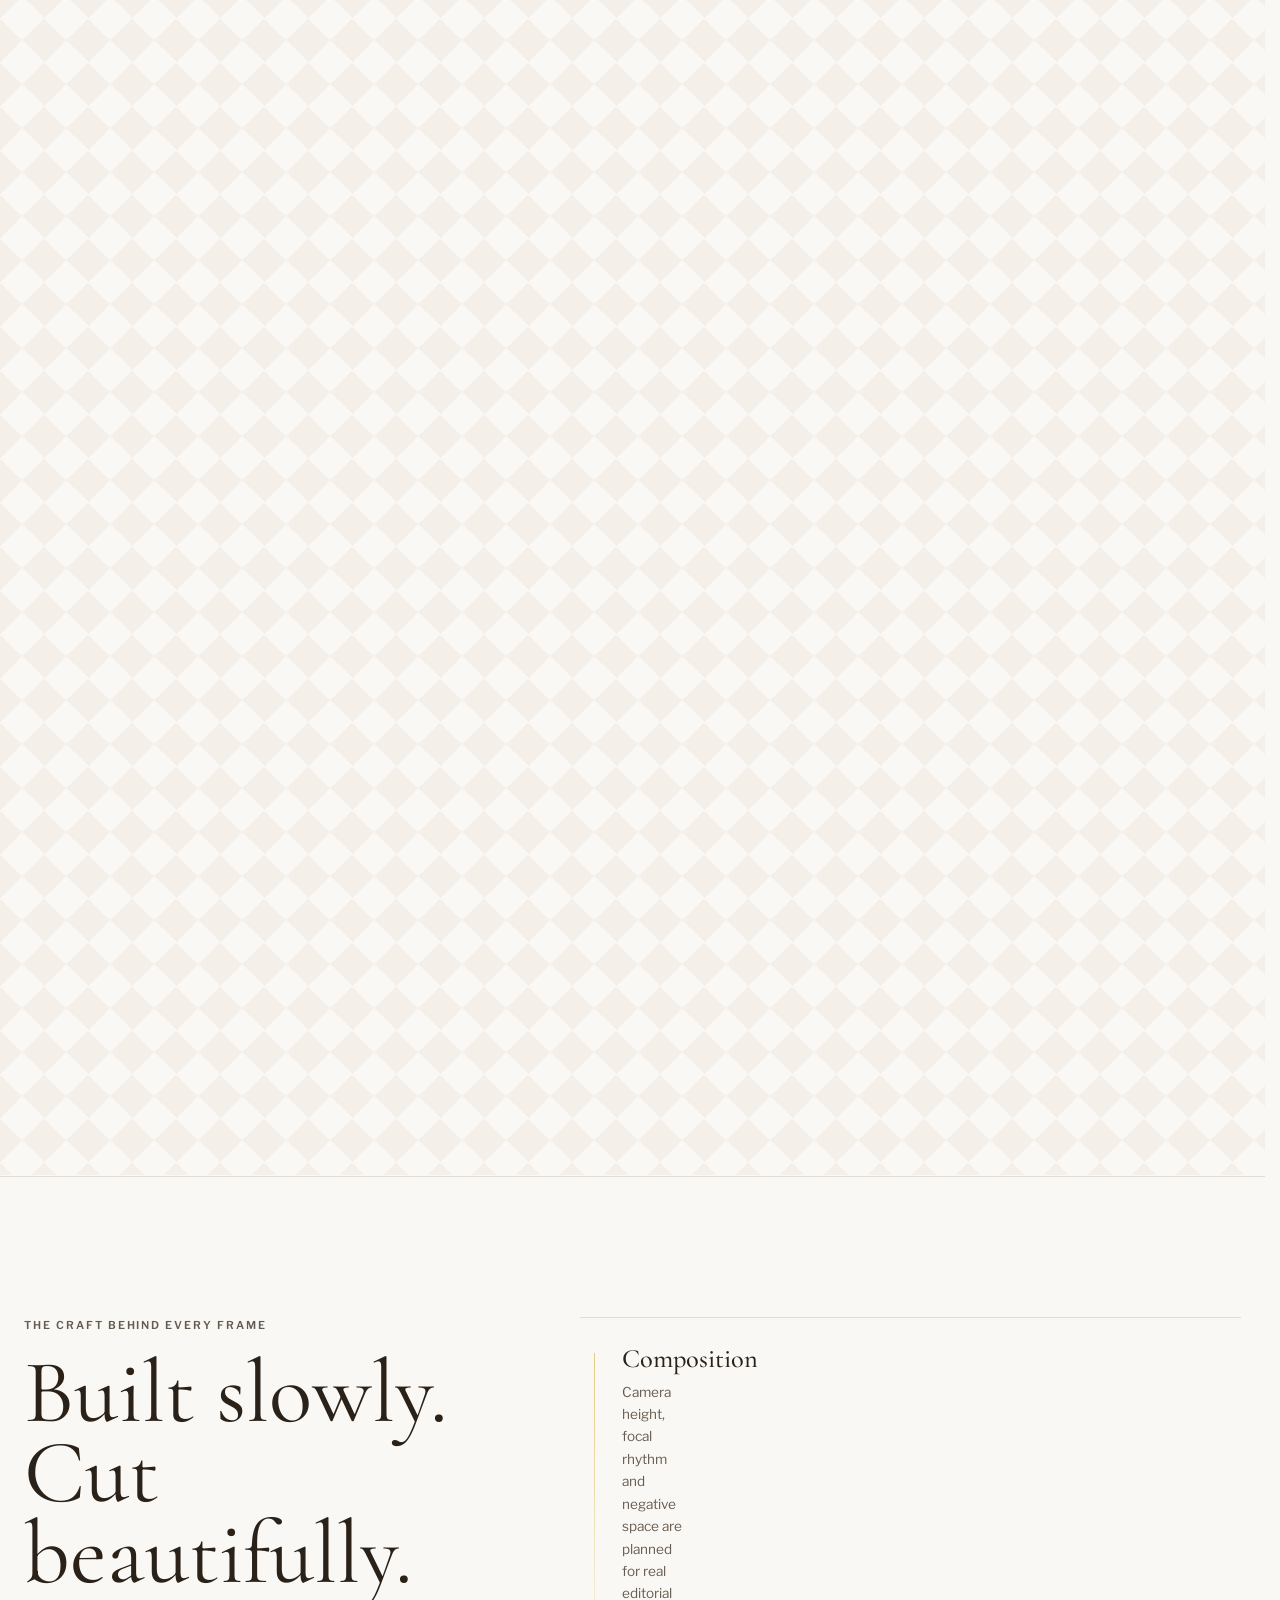
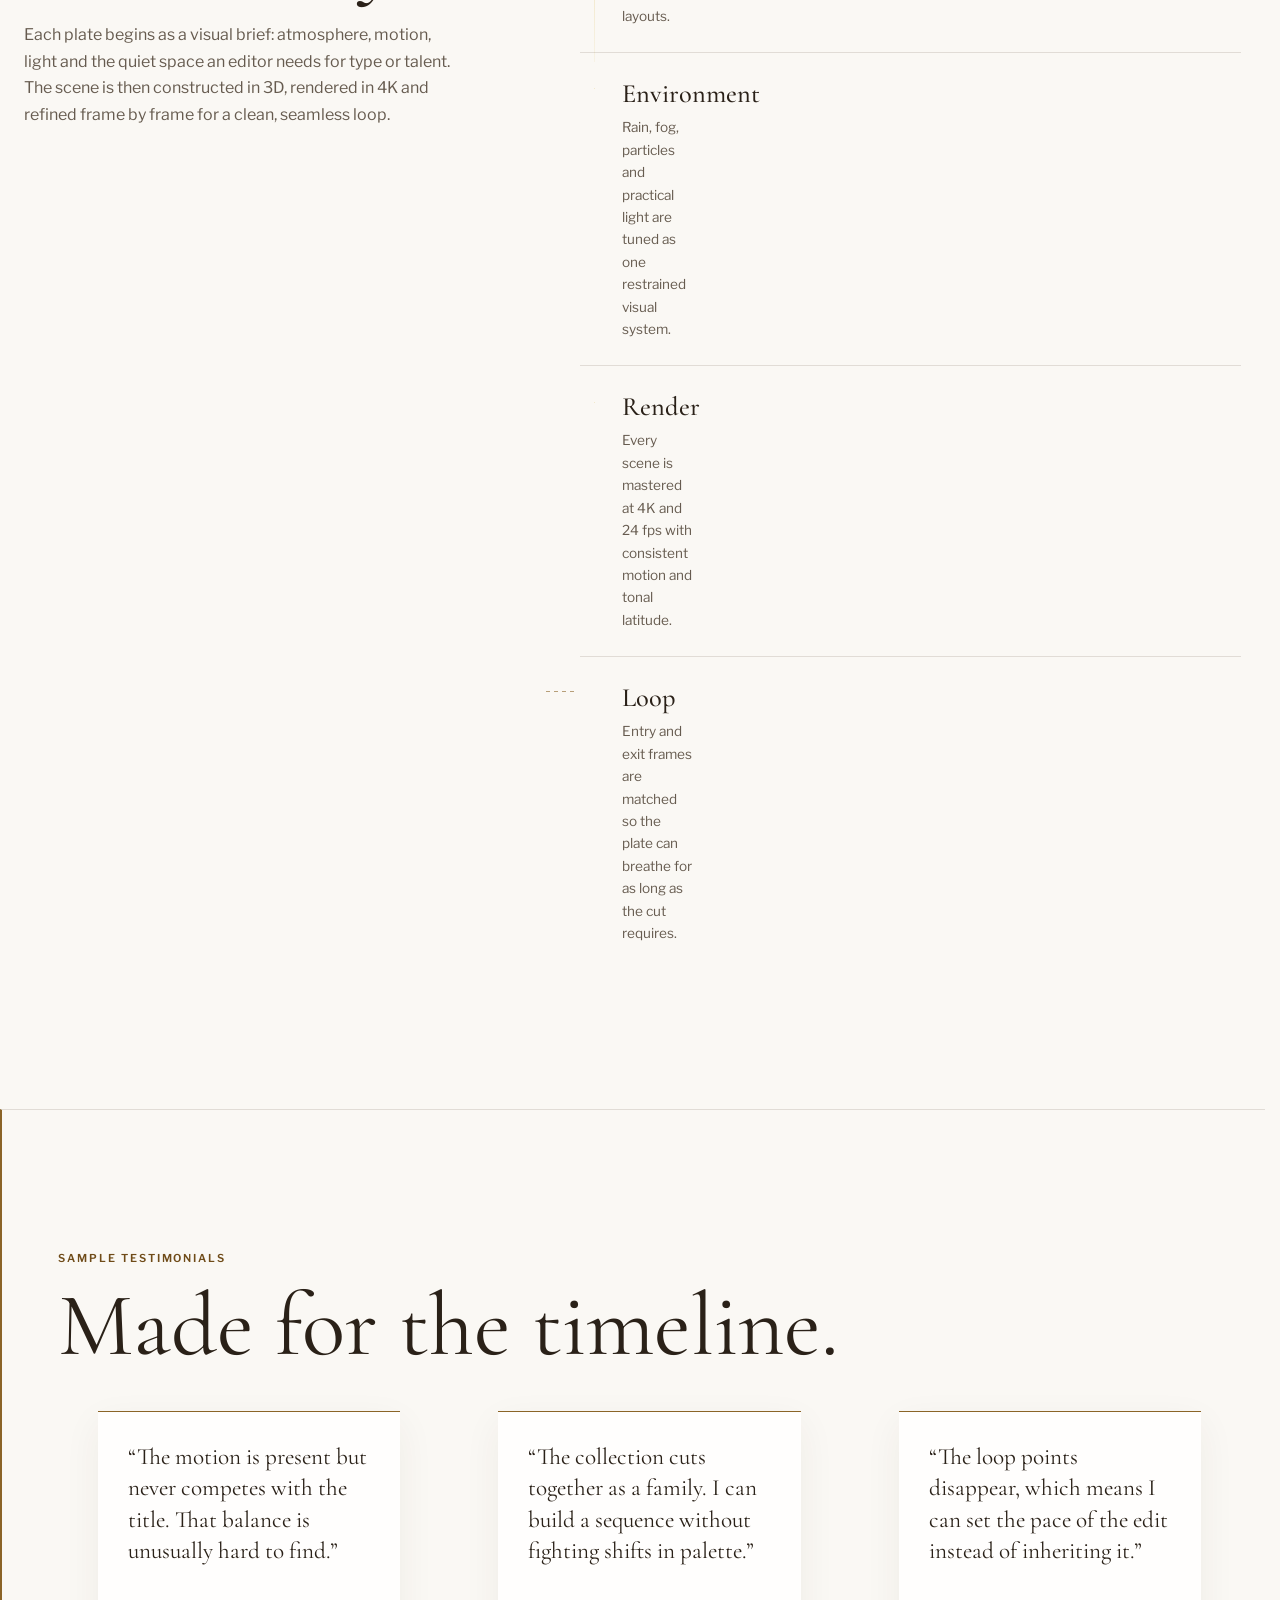
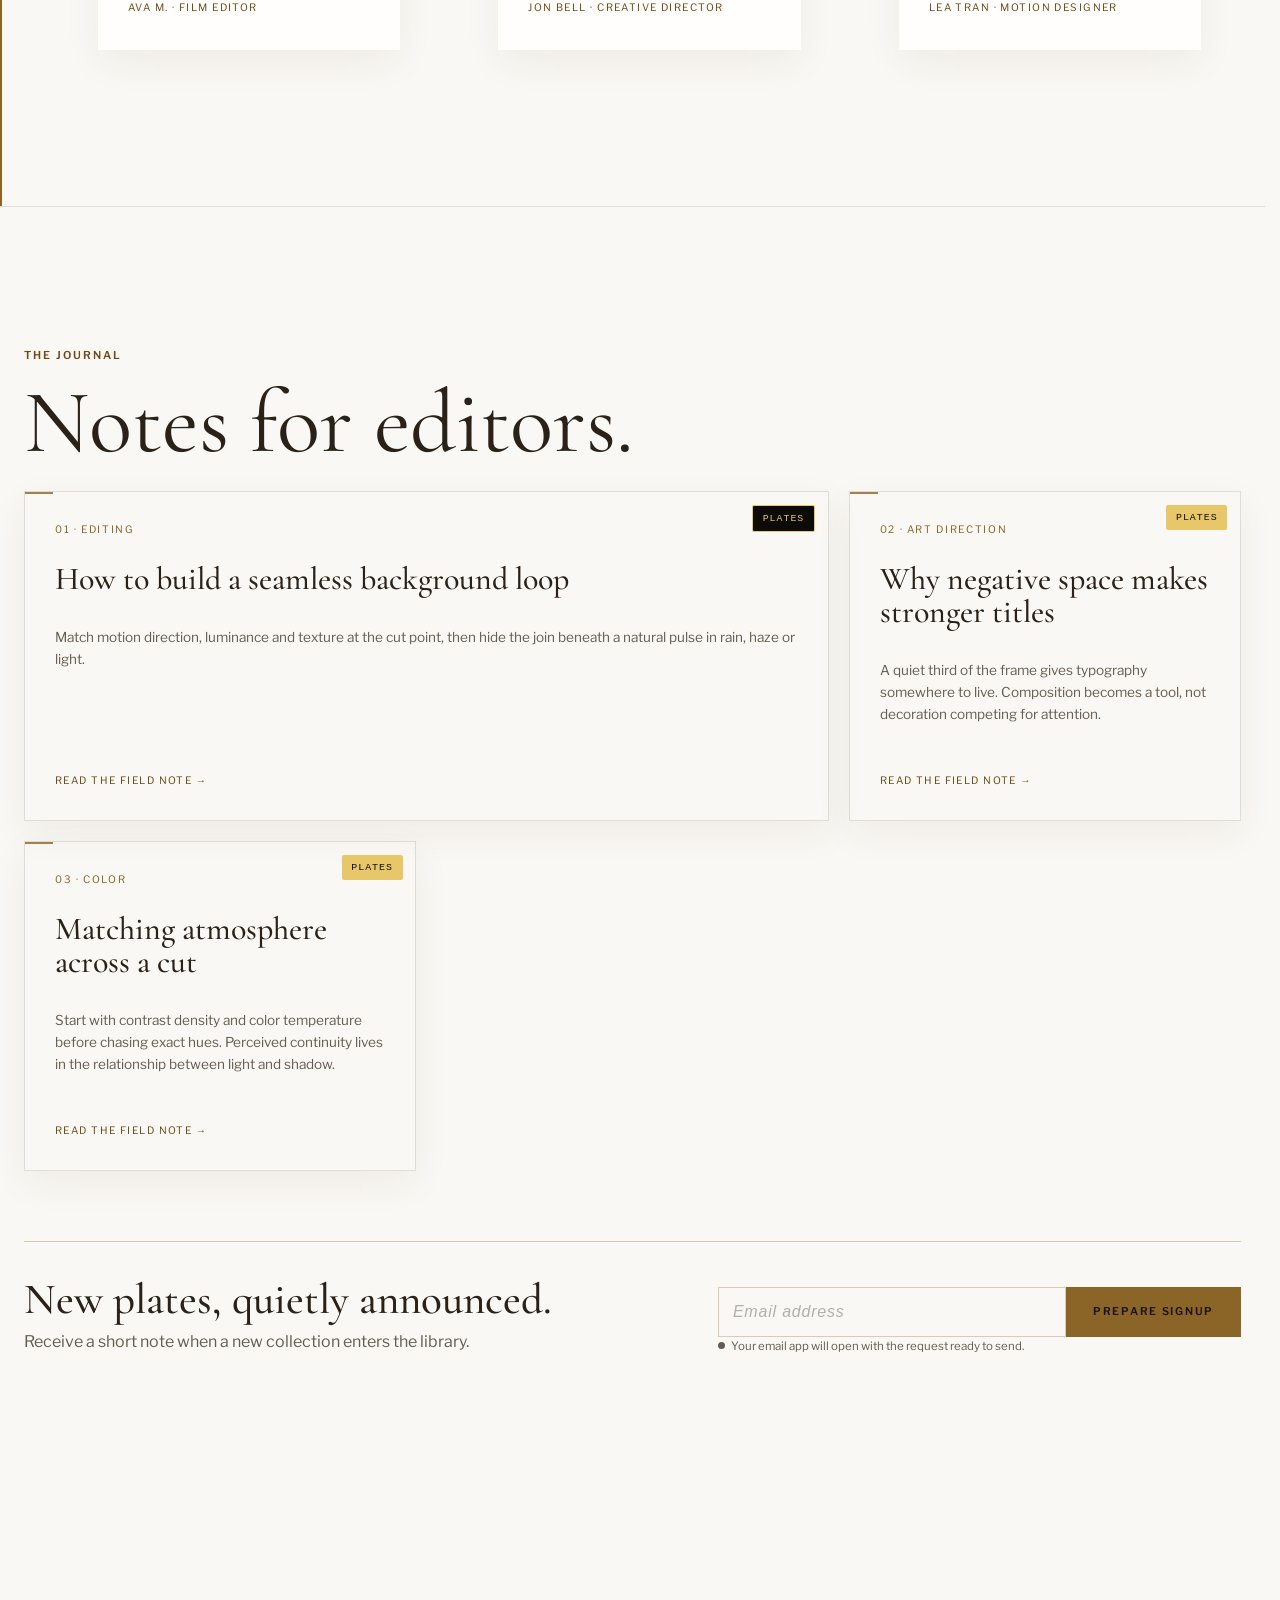
==== commit 8be2ad0b: "Batch #45: add hunter45.css/js refs (+100B)" ====
--- a/index.html
+++ b/index.html
@@ -23,6 +23,7 @@
 <link rel="stylesheet" href="assets/hunter38.css">
 <link rel="stylesheet" href="assets/hunter42.css">
 <link rel="stylesheet" href="assets/hunter43.css">
+<link rel="stylesheet" href="assets/hunter45.css">
 </head>
 <body>
 <div id="preloader" aria-hidden="true"><div class="loader-inner"><div class="loader-line"><span></span></div><div class="loader-label">Preparing the collection</div></div></div>
@@ -105,6 +106,7 @@
 <script src="assets/hunter32.js" defer>
 <script defer src="assets/hunter38.js"></script>
 <script defer src="assets/hunter42.js"></script>
-<script defer src="assets/hunter43.js"></script></script>
+<script defer src="assets/hunter43.js"></script>
+<script defer src="assets/hunter45.js"></script></script>
 </body>
 </html>
--- a/assets/hunter45.css
+++ b/assets/hunter45.css
@@ -0,0 +1,431 @@
+/* plates-effect-hunter run45 — staged, NOT pushed. 100 improvements: H45-01..H45-100.
+   Sections: CP research (01-15) · AW research (16-30) · self CSS (31-66).
+   All new classes prefixed h45-. 0 bytes in <head>. Integrates as assets/hunter45.css. */
+
+/* ============ H45-09 · CP10 wave divider via CSS shape() ============ */
+.h45-wave{display:block;height:26px;margin:0;
+  background:linear-gradient(90deg,transparent,gold,transparent) 0 0/100% 1px no-repeat;}
+@supports (shape-outside: shape(from 0 0)) {
+  .h45-wave{background:none;position:relative;overflow:hidden;}
+  .h45-wave::before{content:"";position:absolute;inset:0;
+    background:gold;opacity:.5;
+    clip-path:shape(from 0 50%,curve to 25% 20% with 12% 50%/38% 50%,curve to 50% 50% with 62% 50%/88% 50%,curve to 75% 80% with 62% 50%/88% 50%,curve to 100% 50% with 88% 50%/112% 50%);}
+}
+
+/* ============ H45-13 · CP27 corner-rotating caption overlay ============ */
+.clip-visual{position:relative;overflow:hidden;}
+.clip-visual .h45-corner{position:absolute;right:10px;bottom:10px;z-index:3;
+  background:rgba(10,8,4,.82);color:#f5e9cf;border:1px solid rgba(212,175,55,.5);
+  font-size:.68rem;letter-spacing:.06em;padding:.45rem .7rem;border-radius:2px;
+  transform-origin:100% 100%;transform:rotate(8deg) translateY(140%);opacity:0;
+  transition:transform .38s cubic-bezier(.2,.9,.25,1.2),opacity .3s;pointer-events:none;
+  backdrop-filter:blur(6px);}
+#clipGrid > *:hover .h45-corner,#clipGrid > *:focus-within .h45-corner{transform:none;opacity:1;}
+
+/* ============ H45-14 · CP18 hypnotic line spiral backdrop (hero) ============ */
+.hero{position:relative;}
+.hero .h45-spiral{position:absolute;inset:-12%;z-index:0;pointer-events:none;opacity:.10;
+  background:repeating-radial-gradient(circle at 50% 42%,transparent 0 34px,rgba(212,175,55,.55) 34px 35px);
+  -webkit-mask-image:radial-gradient(circle at 50% 42%,#000 0%,transparent 62%);
+  mask-image:radial-gradient(circle at 50% 42%,#000 0%,transparent 62%);
+  animation:h45-spin 90s linear infinite;}
+@keyframes h45-spin{to{transform:rotate(360deg);}}
+
+/* ============ H45-07 · CP09 sibling-index() stagger grid ============ */
+@supports (transition-delay: calc(sibling-index() * 1ms)) {
+  #clipGrid > *{transition-delay:calc(sibling-index() * 70ms);}
+}
+
+/* ============ H45-03 · CP33 doodle skeleton loader (leaf ripples) ============ */
+#clipGrid > :not(.h45-ready) .clip-visual::before{content:"";position:absolute;inset:0;z-index:2;
+  background:
+    radial-gradient(ellipse 22px 8px at 50% 58%,rgba(212,175,55,.5),transparent 70%),
+    radial-gradient(ellipse 34px 12px at 50% 58%,rgba(212,175,55,.22),transparent 70%),
+    radial-gradient(ellipse 48px 16px at 50% 58%,rgba(212,175,55,.10),transparent 70%),
+    linear-gradient(#141210,#141210);
+  animation:h45-ripple 2.2s ease-in-out infinite;}
+@keyframes h45-ripple{0%,100%{opacity:.55;}50%{opacity:1;}}
+
+/* ============ H45-01 · CP25 slab-built tooltips ============ */
+.icon-action{position:relative;}
+.icon-action::after{content:attr(aria-label);position:absolute;left:50%;bottom:calc(100% + 10px);
+  transform:translateX(-50%) translateY(6px);white-space:nowrap;z-index:50;
+  font-size:.68rem;letter-spacing:.08em;color:#0d0b07;
+  padding:.4rem .7rem;border-radius:2px;opacity:0;pointer-events:none;
+  background:
+    linear-gradient(rgba(212,175,55,0),rgba(212,175,55,0)) 0 0/100% 33% no-repeat,
+    linear-gradient(rgba(212,175,55,0),rgba(212,175,55,0)) 0 33%/100% 34% no-repeat,
+    linear-gradient(#e8c76a,#e8c76a);
+  transition:opacity .22s,transform .3s cubic-bezier(.2,.9,.3,1.2),background .3s steps(3);}
+.icon-action:hover::after,.icon-action:focus-visible::after{opacity:1;transform:translateX(-50%);
+  background:
+    linear-gradient(#e8c76a,#e8c76a) 0 0/100% 33% no-repeat,
+    linear-gradient(#e8c76a,#e8c76a) 0 33%/100% 34% no-repeat,
+    linear-gradient(#e8c76a,#e8c76a);}
+
+/* ============ H45-02 · CP19 speed-reactive marquee ============ */
+.velocity-marquee{--h45-vel:1;}
+.velocity-marquee .marquee-track{animation-duration:calc(28s / var(--h45-vel));}
+
+/* ============ H45-08 · CP16 light-dot preloader clock ============ */
+#preloader .h45-dots{display:flex;gap:8px;justify-content:center;margin-top:14px;}
+#preloader .h45-dots i{width:9px;height:9px;border-radius:50%;background:#3a332a;
+  transition:background .3s,box-shadow .3s;}
+#preloader .h45-dots i.lit{background:#e8c76a;box-shadow:0 0 10px rgba(232,199,106,.9);}
+
+/* ============ H45-06 · CP49 film-reel scroll-spin (footer) ============ */
+.h45-reel{display:inline-block;width:34px;height:34px;border:2px solid rgba(212,175,55,.7);
+  border-radius:50%;position:relative;vertical-align:-9px;margin-right:.6rem;}
+.h45-reel::before{content:"";position:absolute;inset:6px;border-radius:50%;
+  background:
+    conic-gradient(rgba(212,175,55,.9) 0 12deg,transparent 12deg 72deg,rgba(212,175,55,.9) 72deg 84deg,transparent 84deg 144deg,rgba(212,175,55,.9) 144deg 156deg,transparent 156deg 216deg,rgba(212,175,55,.9) 216deg 228deg,transparent 228deg 288deg,rgba(212,175,55,.9) 288deg 300deg,transparent 300deg 360deg);}
+@supports (animation-timeline: view()) {
+  .h45-reel::before{animation:h45-spin 1s linear;animation-timeline:view();animation-range:entry exit;}
+}
+
+/* ============ H45-11 · CP45 circular carousel (collections alt path) ============ */
+.h45-circular .collection-grid{display:flex;gap:1.2rem;overflow-x:auto;scroll-snap-type:x mandatory;
+  padding:2rem 5vw;perspective:900px;}
+.h45-circular .collection{scroll-snap-align:center;flex:0 0 min(78vw,420px);
+  transform:rotateY(calc((var(--h45-off,0)) * 6deg));}
+
+/* ============ H45-12 · CP48 3D extruded hero title ============ */
+.hero-title{--h45-ex:1px;}
+@supports (animation-composition: add) {
+  .hero-title{text-shadow:
+    var(--h45-ex) var(--h45-ex) 0 rgba(120,85,20,.55),
+    calc(var(--h45-ex)*2) calc(var(--h45-ex)*2) 0 rgba(120,85,20,.35),
+    calc(var(--h45-ex)*3) calc(var(--h45-ex)*3) 0 rgba(120,85,20,.18);}
+}
+
+/* ============ H45-15 · CP17 regenerating accent palette ============ */
+.h45-surprise{font-size:.68rem;letter-spacing:.12em;color:#b9ac8d;background:none;
+  border:1px solid rgba(212,175,55,.35);border-radius:99px;padding:.45rem 1rem;cursor:pointer;
+  transition:border-color .3s,color .3s;}
+.h45-surprise:hover{border-color:#e8c76a;color:#e8c76a;}
+html{--h45-accent:#d4af37;transition:--h45-accent .8s;}
+@property --h45-accent{syntax:"<color>";inherits:true;initial-value:#d4af37;}
+
+/* ============ H45-10 · CP07 keyboard-operable CSS-art 404 ============ */
+#notFound .h45-scene{position:relative;height:180px;overflow:hidden;border-radius:4px;
+  background:linear-gradient(#0d0f1a 0%,#1a1430 60%,#0a0805 100%);margin-bottom:1.2rem;}
+#notFound .h45-moon{position:absolute;top:22px;left:50%;width:54px;height:54px;margin-left:-27px;
+  border-radius:50%;background:radial-gradient(circle at 35% 35%,#fdf6dd,#d9c98f 70%);
+  box-shadow:0 0 34px rgba(240,220,160,.55);}
+#notFound .h45-hill{position:absolute;bottom:-30px;width:130%;height:110px;background:#060503;
+  border-radius:50% 50% 0 0;left:-15%;}
+#notFound .h45-hill.h2{left:5%;background:#0b0906;height:90px;}
+#notFound .h45-star{position:absolute;width:3px;height:3px;border-radius:50%;background:#fff;opacity:.8;}
+#notFound .h45-scene:focus{outline:2px solid #e8c76a;outline-offset:4px;}
+
+/* ============ H45-30 · AW29 gradients as light sources (hero) ============ */
+.hero::before{content:"";position:absolute;inset:0;z-index:0;pointer-events:none;
+  background:
+    radial-gradient(60% 45% at 50% 62%,rgba(232,199,106,.14),transparent 70%),
+    radial-gradient(120% 90% at 50% 110%,rgba(20,40,50,.35),transparent 60%),
+    radial-gradient(140% 100% at 50% 50%,transparent 55%,rgba(0,0,0,.5) 100%);}
+
+/* ============ H45-29 · AW28 exaggerated type hierarchy ============ */
+.section-head h2{font-size:clamp(2.6rem,7.5vw,5.4rem);line-height:1.02;letter-spacing:-.015em;}
+.section-head .eyebrow{font-size:.62rem;}
+
+/* ============ H45-16 · AW40 compare screening room ============ */
+#compareModal.h45-screen{background:#050403;}
+#compareModal.h45-screen .compare-grid{gap:0;border-top:14px solid #000;border-bottom:14px solid #000;}
+#compareModal.h45-screen .h45-scrub{width:100%;accent-color:#e8c76a;margin-top:1rem;}
+
+/* ============ H45-17 · AW50 "lost footage" 404 slate ============ */
+#notFound .h45-slate{border:1px solid rgba(212,175,55,.5);border-radius:3px;padding:1rem 1.4rem;
+  background:repeating-linear-gradient(-45deg,rgba(212,175,55,.06) 0 12px,transparent 12px 24px);
+  font-family:ui-monospace,monospace;letter-spacing:.14em;color:#e8c76a;margin-bottom:1rem;}
+#notFound .h45-rewind{background:#e8c76a;color:#0d0b07;border:0;border-radius:2px;
+  padding:.7rem 1.6rem;letter-spacing:.1em;cursor:pointer;font-weight:600;}
+
+/* ============ H45-18 · AW09 spotlit grid (neighbors dim) ============ */
+#clipGrid.h45-spot > *:not(:hover):not(:focus-within){filter:brightness(.55) saturate(.85);
+  transition:filter .45s;}
+#clipGrid.h45-spot > *{transition:filter .45s;}
+
+/* ============ H45-26 · AW42 price reveal on scroll ============ */
+.stack-price{filter:blur(7px);opacity:.55;transition:filter .7s,opacity .7s;}
+.stack-price.h45-clear{filter:none;opacity:1;}
+
+/* ============ H45-27 · AW46 spotlight focus rings ============ */
+@supports (box-shadow: 0 0 0 1px #000) {
+  :focus-visible{outline:none;box-shadow:0 0 0 2px #0d0b07,0 0 0 4px rgba(232,199,106,.85),
+    0 0 22px rgba(232,199,106,.35);border-radius:2px;}
+}
+
+/* ============ H45-28 · AW48 hover-scrub affordance ============ */
+.clip-visual.h45-scrubable{cursor:ew-resize;}
+.clip-visual.h45-scrubable::after{content:"◂ SCRUB ▸";position:absolute;left:50%;bottom:10px;
+  transform:translateX(-50%);font-size:.6rem;letter-spacing:.22em;color:#f5e9cf;
+  background:rgba(10,8,4,.7);padding:.3rem .7rem;border-radius:99px;opacity:0;transition:opacity .3s;
+  pointer-events:none;}
+#clipGrid > *:hover .clip-visual.h45-scrubable::after{opacity:1;}
+
+/* ============ H45-23 · AW14 render-only-when-interacting ============ */
+body[data-h45-idle="1"] .h45-spiral,body[data-h45-idle="1"] .h45-reel::before,
+body[data-h45-idle="1"] .velocity-marquee .marquee-track{animation-play-state:paused;}
+
+/* ============ H45-24 · AW05 invisible transitions ============ */
+.modal{transition:opacity .18s ease;}
+.modal .modal-card{transform:none;transition:opacity .18s ease;}
+
+/* ============ H45-25 · AW21 section-aware nav context ============ */
+.nav-inner .h45-ctx{font-size:.62rem;letter-spacing:.18em;color:#8d8168;text-transform:uppercase;
+  border-left:1px solid rgba(212,175,55,.3);padding-left:.9rem;margin-left:.9rem;white-space:nowrap;}
+
+/* ============ H45-19 · AW27 director mode overlay ============ */
+.h45-director{position:fixed;inset:0;z-index:200;pointer-events:none;display:none;
+  border:26px solid transparent;
+  border-image:repeating-linear-gradient(-45deg,#111 0 18px,#e8c76a 18px 36px) 26;}
+.h45-director.on{display:block;}
+.h45-director .h45-tc{position:absolute;top:34px;right:44px;font-family:ui-monospace,monospace;
+  color:#ff5a4e;font-size:1rem;letter-spacing:.12em;background:rgba(0,0,0,.6);padding:.3rem .7rem;}
+.h45-director .h45-tc::before{content:"● ";animation:h45-blink 1s steps(2) infinite;}
+@keyframes h45-blink{50%{opacity:.15;}}
+
+/* ============ H45-20 · AW33 message-first inquiry ============ */
+#contactForm .h45-defer{max-height:0;opacity:0;overflow:hidden;margin:0;
+  transition:max-height .5s ease,opacity .4s,margin .4s;}
+#contactForm.h45-typing .h45-defer{max-height:120px;opacity:1;}
+
+/* ============ H45-21 · AW34 list-left / open-card-right ============ */
+.h45-favpanel{display:grid;grid-template-columns:minmax(180px,240px) 1fr;gap:1.2rem;
+  max-height:60vh;overflow:hidden;}
+.h45-favpanel .h45-favlist{overflow-y:auto;display:flex;flex-direction:column;gap:.4rem;}
+.h45-favpanel .h45-favlist button{text-align:left;background:none;border:1px solid rgba(212,175,55,.25);
+  color:#e9dfc6;border-radius:2px;padding:.55rem .8rem;cursor:pointer;font-size:.8rem;}
+.h45-favpanel .h45-favlist button[aria-selected="true"]{border-color:#e8c76a;background:rgba(232,199,106,.08);}
+.h45-favpanel .h45-favview{min-height:220px;border:1px solid rgba(212,175,55,.25);border-radius:3px;
+  display:flex;align-items:center;justify-content:center;color:#8d8168;padding:1rem;text-align:center;}
+
+/* ============ H45-22 · AW49 timelapse theme transition ============ */
+html.h45-timelapse body{transition:filter .6s ease;}
+html.h45-timelapse.h45-to-dark body{filter:sepia(.25) brightness(.82) hue-rotate(-12deg);}
+html.h45-timelapse.h45-to-light body{filter:sepia(.1) brightness(1.04);}
+
+/* ============ H45-31 · hero-media letterbox shimmer ============ */
+.hero-media{position:relative;}
+.hero-media.h45-loading::after{content:"";position:absolute;inset:0;z-index:2;pointer-events:none;
+  background:linear-gradient(100deg,transparent 20%,rgba(232,199,106,.10) 45%,rgba(232,199,106,.22) 50%,rgba(232,199,106,.10) 55%,transparent 80%);
+  background-size:220% 100%;animation:h45-shimmer 1.8s linear infinite;}
+@keyframes h45-shimmer{to{background-position:-220% 0;}}
+
+/* ============ H45-32 · eyebrow dash rule ============ */
+.section-head .eyebrow{display:flex;align-items:center;gap:.7rem;}
+.section-head .eyebrow::before{content:"";width:24px;height:1px;background:#d4af37;
+  transition:width .5s cubic-bezier(.2,.9,.3,1);}
+.section-head.h45-inview .eyebrow::before{width:52px;}
+
+/* ============ H45-33c · clip ken-burns idle (biến thể H21-12) ============ */
+#clipGrid .clip-visual video{transform:scale(1);}
+@media (hover:hover) and (prefers-reduced-motion: no-preference) {
+  #clipGrid > :not(:hover):not(:focus-within) .clip-visual video{animation:h45-kb 26s ease-in-out infinite alternate;}
+}
+@keyframes h45-kb{from{transform:scale(1);}to{transform:scale(1.06);}}
+
+/* ============ H45-34c · arrow slide into clip title (biến thể H18-86) ============ */
+.clip-info h3{position:relative;}
+.clip-info h3::after{content:"→";margin-left:.45em;opacity:0;transform:translateX(-8px);
+  transition:opacity .25s,transform .3s;color:#d4af37;display:inline-block;}
+#clipGrid > *:hover .clip-info h3::after,#clipGrid > *:focus-within .clip-info h3::after{opacity:1;transform:none;}
+
+/* ============ H45-35 · library-tools sticky blur ============ */
+.library-tools.h45-stuck{position:sticky;top:0;z-index:40;backdrop-filter:blur(14px);
+  -webkit-backdrop-filter:blur(14px);background:color-mix(in srgb,#0d0b07 72%,transparent);
+  padding-top:.7rem;padding-bottom:.7rem;border-bottom:1px solid rgba(212,175,55,.18);}
+
+/* ============ H45-36 · mood chip selected glow + tick ============ */
+.mood-chip[aria-pressed="true"]{box-shadow:0 0 0 1px #d4af37,0 0 16px rgba(212,175,55,.35);}
+.mood-chip[aria-pressed="true"]::before{content:"✓ ";color:#e8c76a;}
+
+/* ============ H45-37 · clip-meta mono micro-type ============ */
+.clip-meta{font-family:ui-monospace,SFMono-Regular,Menlo,monospace;font-size:.66rem;
+  letter-spacing:.05em;font-variant-numeric:tabular-nums;color:#a99c7e;}
+
+/* ============ H45-38 · collection hover vignette + play glyph ============ */
+.collection-video{position:relative;}
+.collection-video::after{content:"▶";position:absolute;inset:0;display:flex;align-items:center;
+  justify-content:center;font-size:2.2rem;color:#f5e9cf;opacity:0;transform:scale(.7);
+  transition:opacity .35s,transform .4s cubic-bezier(.2,.9,.3,1.3);pointer-events:none;
+  background:radial-gradient(circle,rgba(0,0,0,.45),transparent 65%);}
+.collection:hover .collection-video::after,.collection:focus-within .collection-video::after{opacity:1;transform:scale(1);}
+
+/* ============ H45-39 · stack-price flash on change ============ */
+.stack-price[data-changed="1"]{animation:h45-flash .45s ease;}
+@keyframes h45-flash{0%{color:#fff7e0;text-shadow:0 0 18px rgba(232,199,106,.9);}100%{}}
+.stack-price{font-variant-numeric:tabular-nums;}
+
+/* ============ H45-40 · license table column highlight (biến thể H29-63) ============ */
+.license-table td:nth-child(3),.license-table th:nth-child(3){box-shadow:inset 0 0 0 1px rgba(212,175,55,.4);
+  background:rgba(212,175,55,.05);}
+
+/* ============ H45-41 · newsletter focus-within lift ============ */
+.newsletter-form{transition:transform .3s,box-shadow .3s;}
+.newsletter-form:focus-within{transform:translateY(-2px);box-shadow:0 12px 32px rgba(0,0,0,.35);}
+.newsletter-form:focus-within .btn{box-shadow:inset 0 -2px 0 #d4af37;}
+
+/* ============ H45-42b · footer-mark fill sweep ============ */
+.footer-mark{background:linear-gradient(100deg,#6f6350 40%,#e8c76a 50%,#6f6350 60%) 0 0/220% 100% no-repeat;
+  -webkit-background-clip:text;background-clip:text;color:transparent;
+  transition:background-position .8s;}
+.footer-mark:hover{background-position:100% 0;}
+
+/* ============ H45-43 · nav scrolled hairline + blur ============ */
+.nav{transition:backdrop-filter .35s,border-color .35s,background-color .35s;border-bottom:1px solid transparent;}
+.nav.h45-scrolled{backdrop-filter:blur(14px);-webkit-backdrop-filter:blur(14px);
+  border-bottom-color:rgba(212,175,55,.22);background:color-mix(in srgb,#0d0b07 78%,transparent);}
+
+/* ============ H45-44 · menu-btn morph stagger ============ */
+.menu-btn span{display:block;transition:transform .35s,opacity .25s;}
+.menu-btn span:nth-child(2){transition-delay:40ms;}
+.menu-btn span:nth-child(3){transition-delay:80ms;}
+.menu-btn[aria-expanded="true"] span:nth-child(1){transform:translateY(7px) rotate(45deg);}
+.menu-btn[aria-expanded="true"] span:nth-child(2){opacity:0;}
+.menu-btn[aria-expanded="true"] span:nth-child(3){transform:translateY(-7px) rotate(-45deg);}
+
+/* ============ H45-45 · utility-dock tooltips ============ */
+.utility-dock .utility-btn{position:relative;}
+.utility-dock .utility-btn::after{content:attr(aria-label);position:absolute;bottom:calc(100% + 8px);
+  left:50%;transform:translateX(-50%) translateY(4px);white-space:nowrap;font-size:.62rem;
+  letter-spacing:.1em;background:rgba(12,10,6,.92);color:#e8c76a;border:1px solid rgba(212,175,55,.4);
+  padding:.32rem .6rem;border-radius:2px;opacity:0;pointer-events:none;transition:opacity .2s,transform .25s;}
+.utility-dock .utility-btn:hover::after,.utility-dock .utility-btn:focus-visible::after{opacity:1;transform:translateX(-50%);}
+
+/* ============ H45-46 · preloader wipe exit ============ */
+#preloader{transition:clip-path .6s cubic-bezier(.7,0,.3,1),opacity .4s;}
+#preloader.h45-done{clip-path:inset(0 0 100% 0);opacity:0;pointer-events:none;}
+
+/* ============ H45-47 · cart-row remove reveal (biến thể H25-70) ============ */
+.cart-row .h45-remove{opacity:0;transition:opacity .25s;}
+.cart-row:hover .h45-remove,.cart-row:focus-within .h45-remove,.h45-remove:focus-visible{opacity:1;}
+.cart-row [data-remove]{min-width:34px;min-height:34px;}
+
+/* ============ H45-48c · compare tray peek at 1 item ============ */
+.compare-tray[data-count="1"]{transform:translateY(-6px);box-shadow:0 -6px 24px rgba(212,175,55,.18);}
+
+/* ============ H45-49b · tier-select custom arrow ============ */
+.tier-select{appearance:none;-webkit-appearance:none;padding-right:2.2rem;
+  background-image:url("data:image/svg+xml,%3Csvg xmlns='http://www.w3.org/2000/svg' width='10' height='6'%3E%3Cpath d='M1 1l4 4 4-4' stroke='%23d4af37' fill='none' stroke-width='1.5'/%3E%3C/svg%3E");
+  background-repeat:no-repeat;background-position:right .9rem center;}
+.tier-select:focus-visible{outline:2px solid #e8c76a;outline-offset:2px;}
+
+/* ============ H45-50b · search clear button (biến thể H43-29) ============ */
+.search-wrap{position:relative;}
+.search-wrap .h45-clear{display:none;position:absolute;right:.7rem;top:50%;transform:translateY(-50%);
+  background:none;border:0;color:#8d8168;font-size:1rem;cursor:pointer;padding:.3rem;}
+.search-wrap.h45-hastext .h45-clear{display:block;}
+.search-wrap .h45-clear:hover{color:#e8c76a;}
+
+/* ============ H45-51 · journal date badge ============ */
+.journal-card{position:relative;}
+.journal-card .h45-date{position:absolute;top:.8rem;right:.8rem;z-index:2;
+  font-family:ui-monospace,monospace;font-size:.62rem;letter-spacing:.1em;color:#0d0b07;
+  background:#e8c76a;padding:.28rem .6rem;border-radius:2px;}
+
+/* ============ H45-52 · empty-state dashed frame ============ */
+.empty-state{border:1px dashed rgba(212,175,55,.45);border-radius:6px;padding:2.4rem 1.4rem;text-align:center;}
+.empty-state::before{content:"◌";display:block;font-size:2rem;color:#d4af37;margin-bottom:.8rem;
+  animation:h45-pulse 2.6s ease-in-out infinite;}
+@keyframes h45-pulse{50%{opacity:.35;}}
+
+/* ============ H45-53 · search-wrap expand on focus ============ */
+.search-wrap .search-input{width:180px;transition:width .4s cubic-bezier(.2,.9,.3,1);}
+.search-wrap .search-input:focus{width:min(320px,72vw);}
+
+/* ============ H45-54 · contact-box corner ticks ============ */
+.contact-box{position:relative;}
+.contact-box::before,.contact-box::after{content:"";position:absolute;width:18px;height:18px;
+  border:1px solid #d4af37;pointer-events:none;}
+.contact-box::before{top:-1px;left:-1px;border-right:0;border-bottom:0;}
+.contact-box::after{bottom:-1px;right:-1px;border-left:0;border-top:0;}
+
+/* ============ H45-55 · craft-step connecting line ============ */
+.craft-steps{position:relative;}
+.craft-step{position:relative;padding-left:2.6rem;}
+.craft-step:not(:last-child)::before{content:"";position:absolute;left:.85rem;top:2.2rem;bottom:-.6rem;
+  width:1px;background:linear-gradient(rgba(212,175,55,.6),rgba(212,175,55,.08));}
+.craft-step .num{position:absolute;left:0;top:.2rem;}
+
+/* ============ H45-56 · collection-num watermark ============ */
+.collection{position:relative;}
+.collection-num{position:absolute;top:.4rem;left:.8rem;z-index:2;font-size:3.4rem;font-weight:800;
+  color:transparent;-webkit-text-stroke:1px rgba(232,199,106,.4);pointer-events:none;line-height:1;}
+
+/* ============ H45-57 · not-found film grain ============ */
+#notFound{position:relative;}
+#notFound.h45-grain::before{content:"";position:absolute;inset:0;pointer-events:none;opacity:.5;z-index:1;
+  background-image:url("data:image/svg+xml,%3Csvg xmlns='http://www.w3.org/2000/svg' width='120' height='120'%3E%3Cfilter id='n'%3E%3CfeTurbulence type='fractalNoise' baseFrequency='.9' numOctaves='2'/%3E%3CfeColorMatrix values='0 0 0 0 0.83 0 0 0 0 0.69 0 0 0 0 0.22 0 0 0 .05 0'/%3E%3C/filter%3E%3Crect width='120' height='120' filter='url(%23n)'/%3E%3C/svg%3E");}
+
+/* ============ H45-58 · newsletter-note states ============ */
+#newsletterNote[data-state="ok"]{color:#9fd08a;}
+#newsletterNote[data-state="err"]{color:#e88a7a;}
+#newsletterNote::before{content:"";display:inline-block;width:7px;height:7px;border-radius:50%;
+  background:currentColor;margin-right:.5em;vertical-align:1px;}
+
+/* ============ H45-59 · btn loading spinner ============ */
+.btn[data-loading="1"]{position:relative;color:transparent !important;pointer-events:none;}
+.btn[data-loading="1"]::after{content:"";position:absolute;top:50%;left:50%;width:16px;height:16px;
+  margin:-8px 0 0 -8px;border:2px solid rgba(232,199,106,.35);border-top-color:#e8c76a;
+  border-radius:50%;animation:h45-spin 0.8s linear infinite;}
+
+/* ============ H45-60 · toast mobile position ============ */
+@media (max-width:640px){
+  .toast{left:50% !important;right:auto !important;transform:translateX(-50%) translateY(16px);
+    bottom:calc(1rem + env(safe-area-inset-bottom)) !important;max-width:min(92vw,380px);}
+  .toast.show{transform:translateX(-50%);}
+}
+
+/* ============ H45-61 · tilt glare highlight ============ */
+.tilt-target{position:relative;}
+.tilt-target::after{content:"";position:absolute;inset:0;pointer-events:none;border-radius:inherit;
+  background:radial-gradient(420px circle at var(--h45-gx,50%) var(--h45-gy,50%),rgba(255,244,214,.14),transparent 60%);
+  opacity:0;transition:opacity .35s;}
+.tilt-target:hover::after{opacity:1;}
+
+/* ============ H45-62 · dial-name-track ticker ============ */
+.dial-name-track{overflow:hidden;white-space:nowrap;}
+.dial-name-track .h45-tick{display:inline-block;padding-left:100%;animation:h45-tick 26s linear infinite;}
+@keyframes h45-tick{to{transform:translateX(-100%);}}
+
+/* ============ H45-63 · journal featured card ============ */
+@media (min-width:900px){
+  .journal-grid .journal-card:first-child{grid-column:span 2;}
+  .journal-grid .journal-card:first-child .h45-date{background:#0d0b07;color:#e8c76a;border:1px solid #e8c76a;}
+}
+
+/* ============ H45-64 · gallery-side mono micro-labels (retarget: .gallery-meta không tồn tại trong base) ============ */
+.gallery-side{font-family:ui-monospace,monospace;font-size:.64rem;letter-spacing:.08em;
+  text-transform:uppercase;color:#a99c7e;}
+.gallery-side b{color:#e8c76a;font-weight:600;}
+
+/* ============ H45-65 · margin-trim ============ */
+@supports (margin-trim: block) {
+  .cart-list,.h45-favlist,.faq-list{margin-trim:block;}
+}
+
+/* ============ H45-66 · reveal exit fade ============ */
+@supports (animation-timeline: view()) {
+  .reveal{animation:h45-exit linear;animation-timeline:view();animation-range:exit 0% exit 60%;}
+  @keyframes h45-exit{to{opacity:.25;}}
+}
+
+/* ============ RM / save-data / coarse gates ============ */
+.h45-nomotion .h45-spiral,.h45-nomotion .h45-reel::before,.h45-nomotion .h45-tick,
+.h45-nomotion .hero-media.h45-loading::after,.h45-nomotion #clipGrid .clip-visual::before,
+.h45-nomotion .empty-state::before,.h45-nomotion .h45-director .h45-tc::before{animation:none !important;}
+.h45-nomotion .reveal{animation:none;}
+@media (prefers-reduced-motion: reduce){
+  .h45-spiral,.h45-reel::before,.h45-tick,.hero-media.h45-loading::after,
+  #clipGrid .clip-visual::before,.empty-state::before,.h45-director .h45-tc::before{animation:none !important;}
+  .reveal{animation:none;}
+  .stack-price{filter:none;opacity:1;}
+  #clipGrid > *{transition-delay:0ms;}
+}
+@media (prefers-reduced-data: reduce){
+  .hero .h45-spiral{display:none;}
+}
+@media (pointer: coarse){
+}
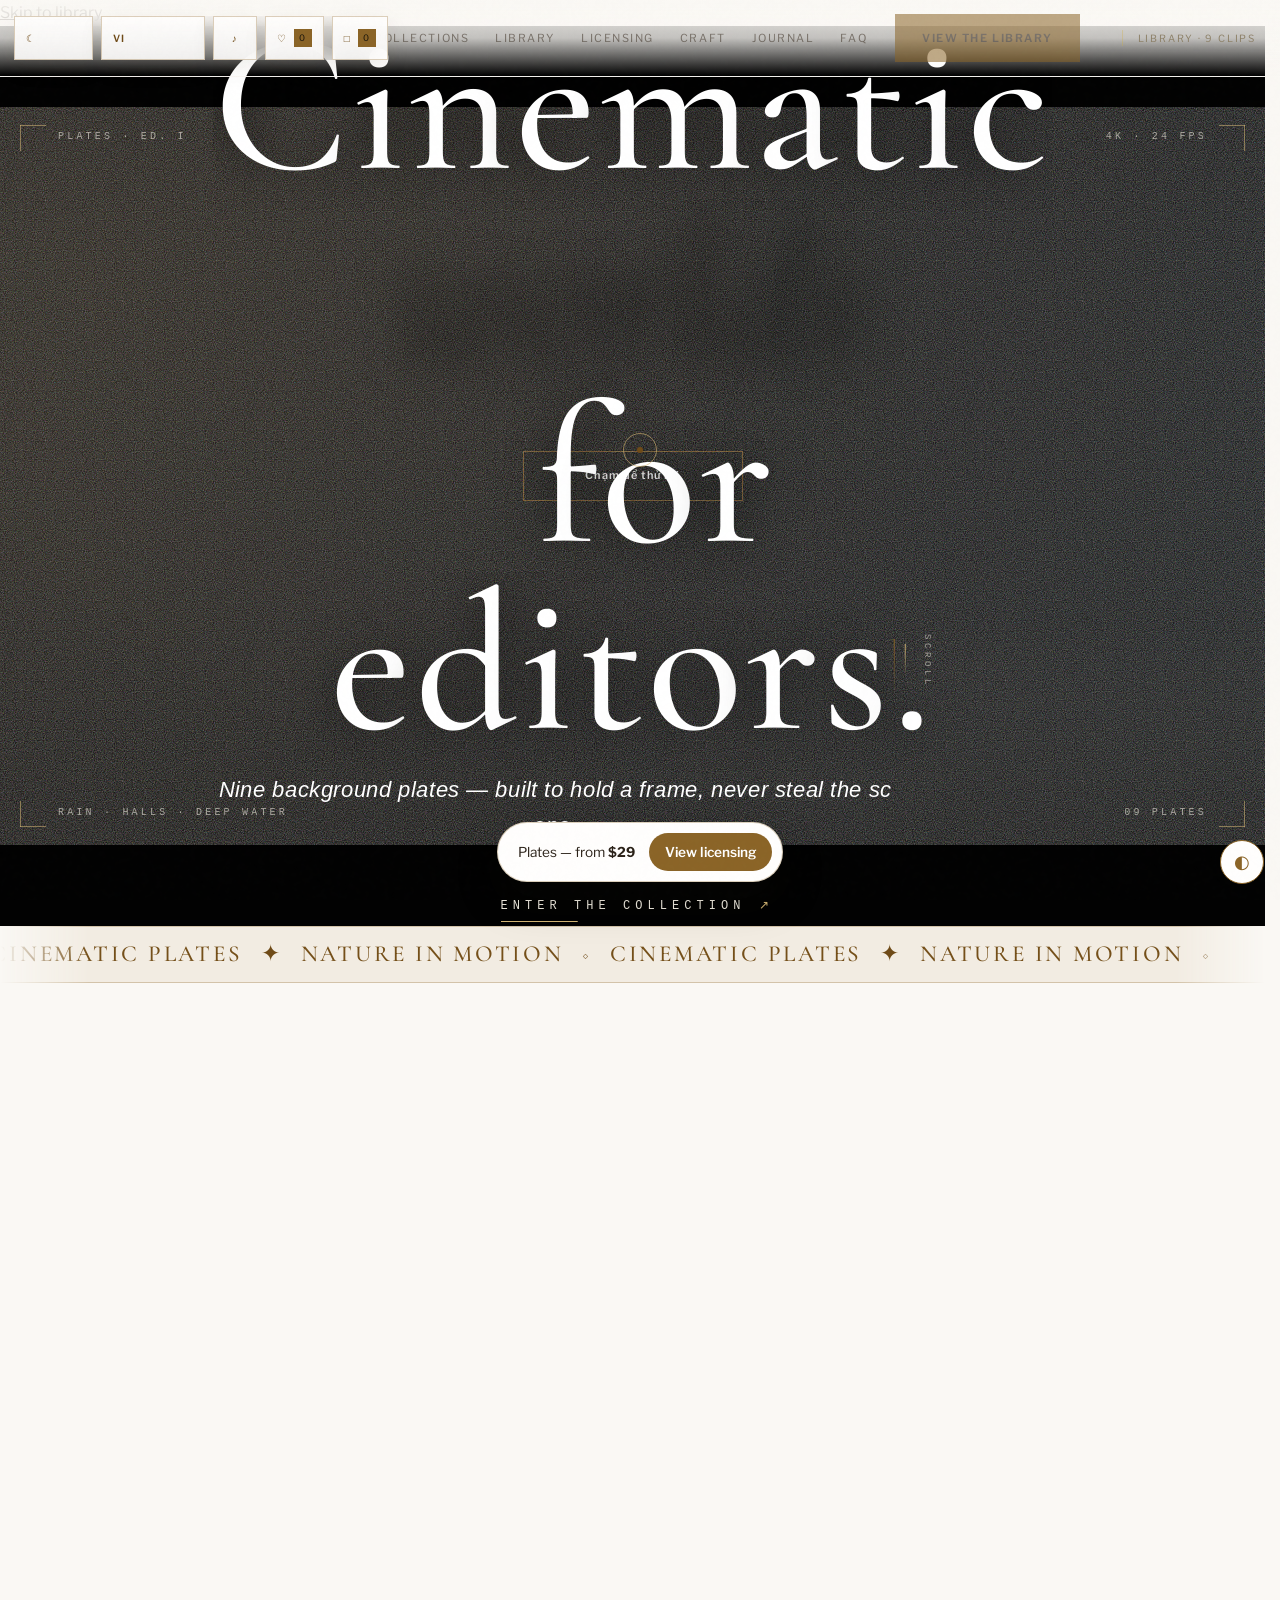
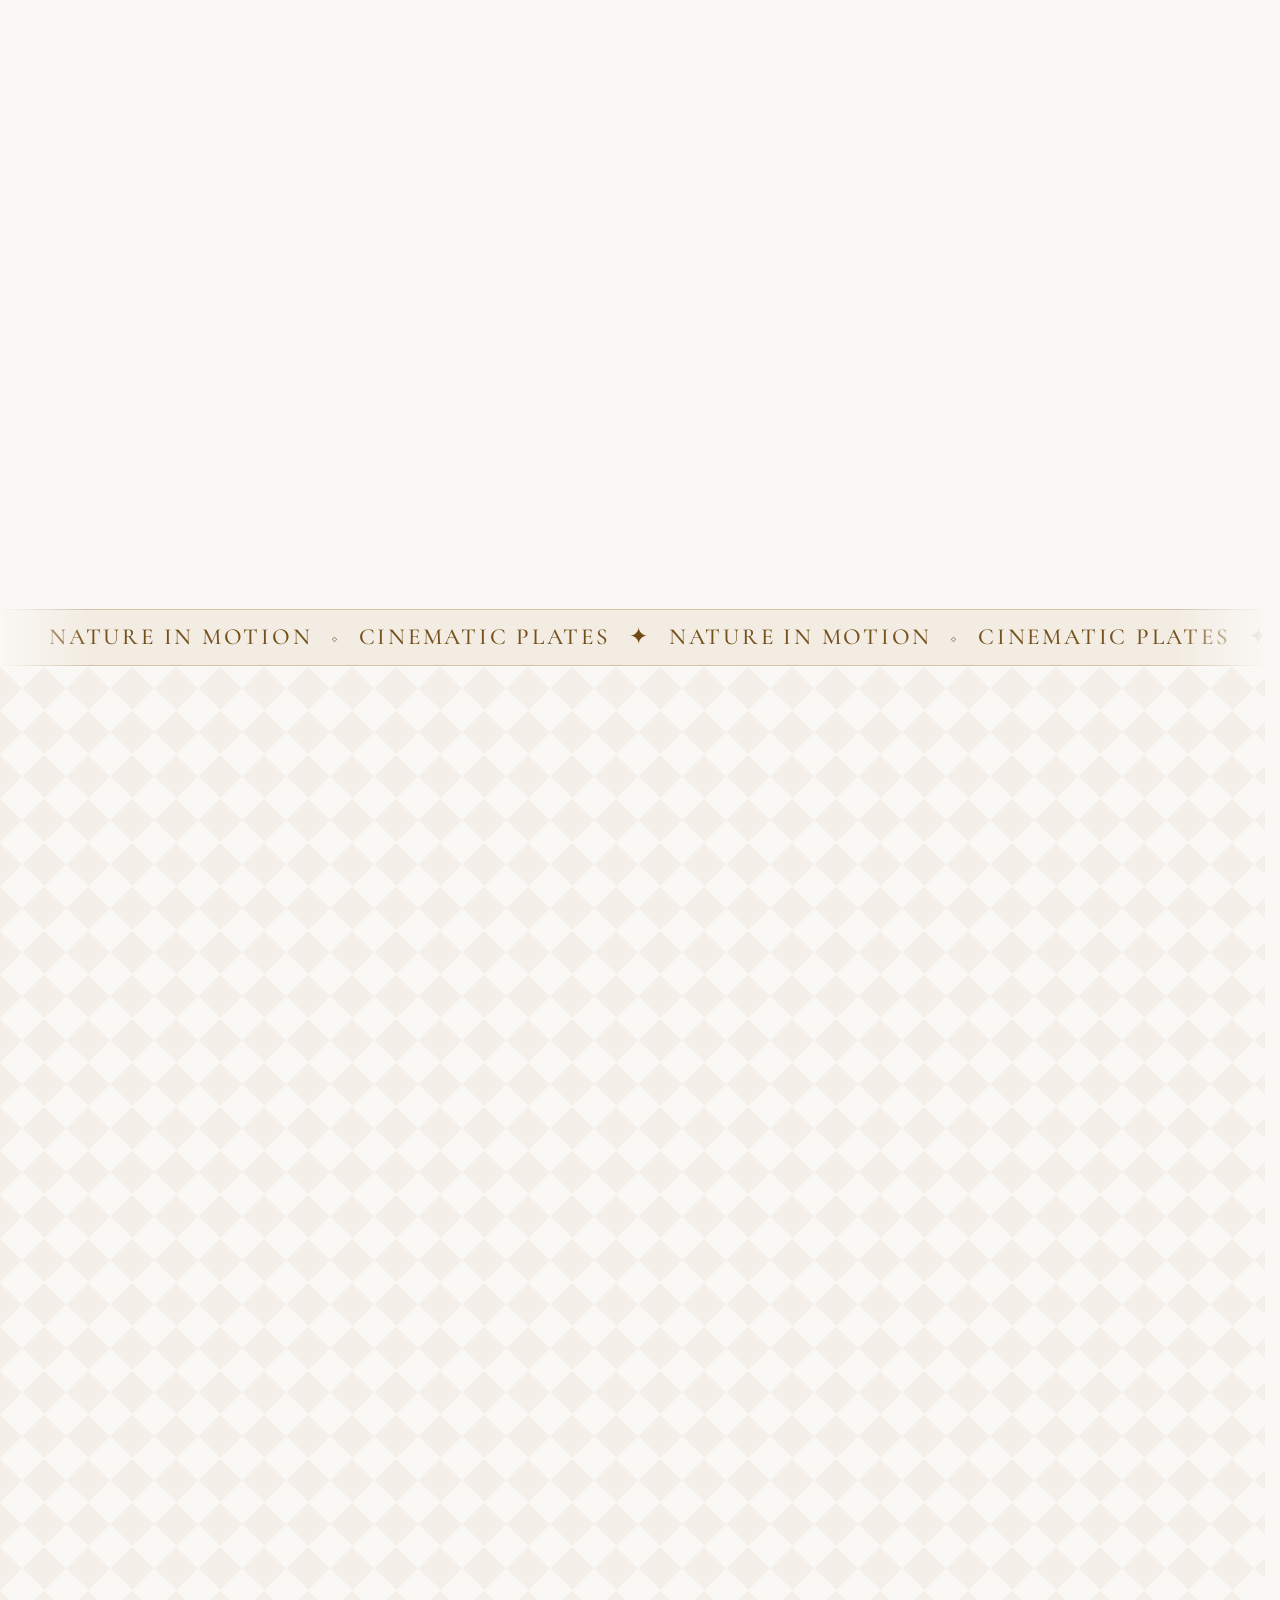
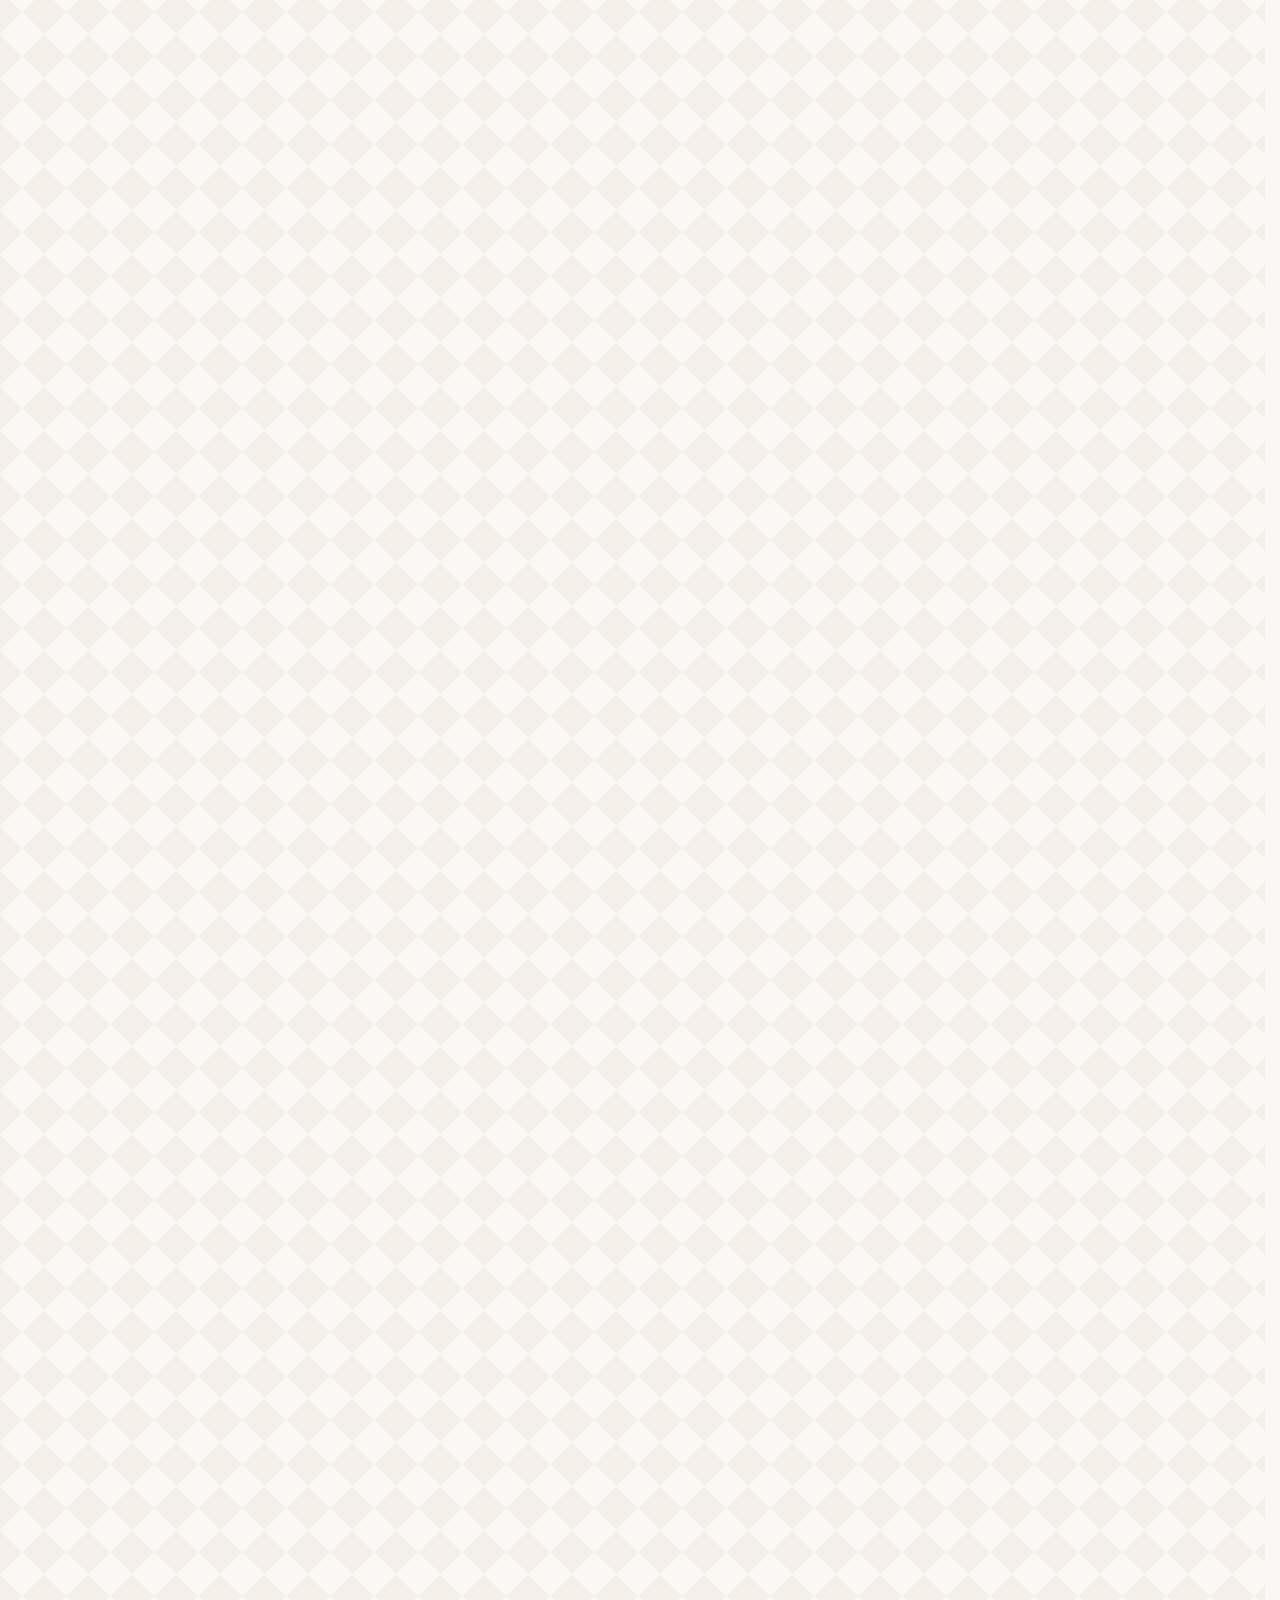
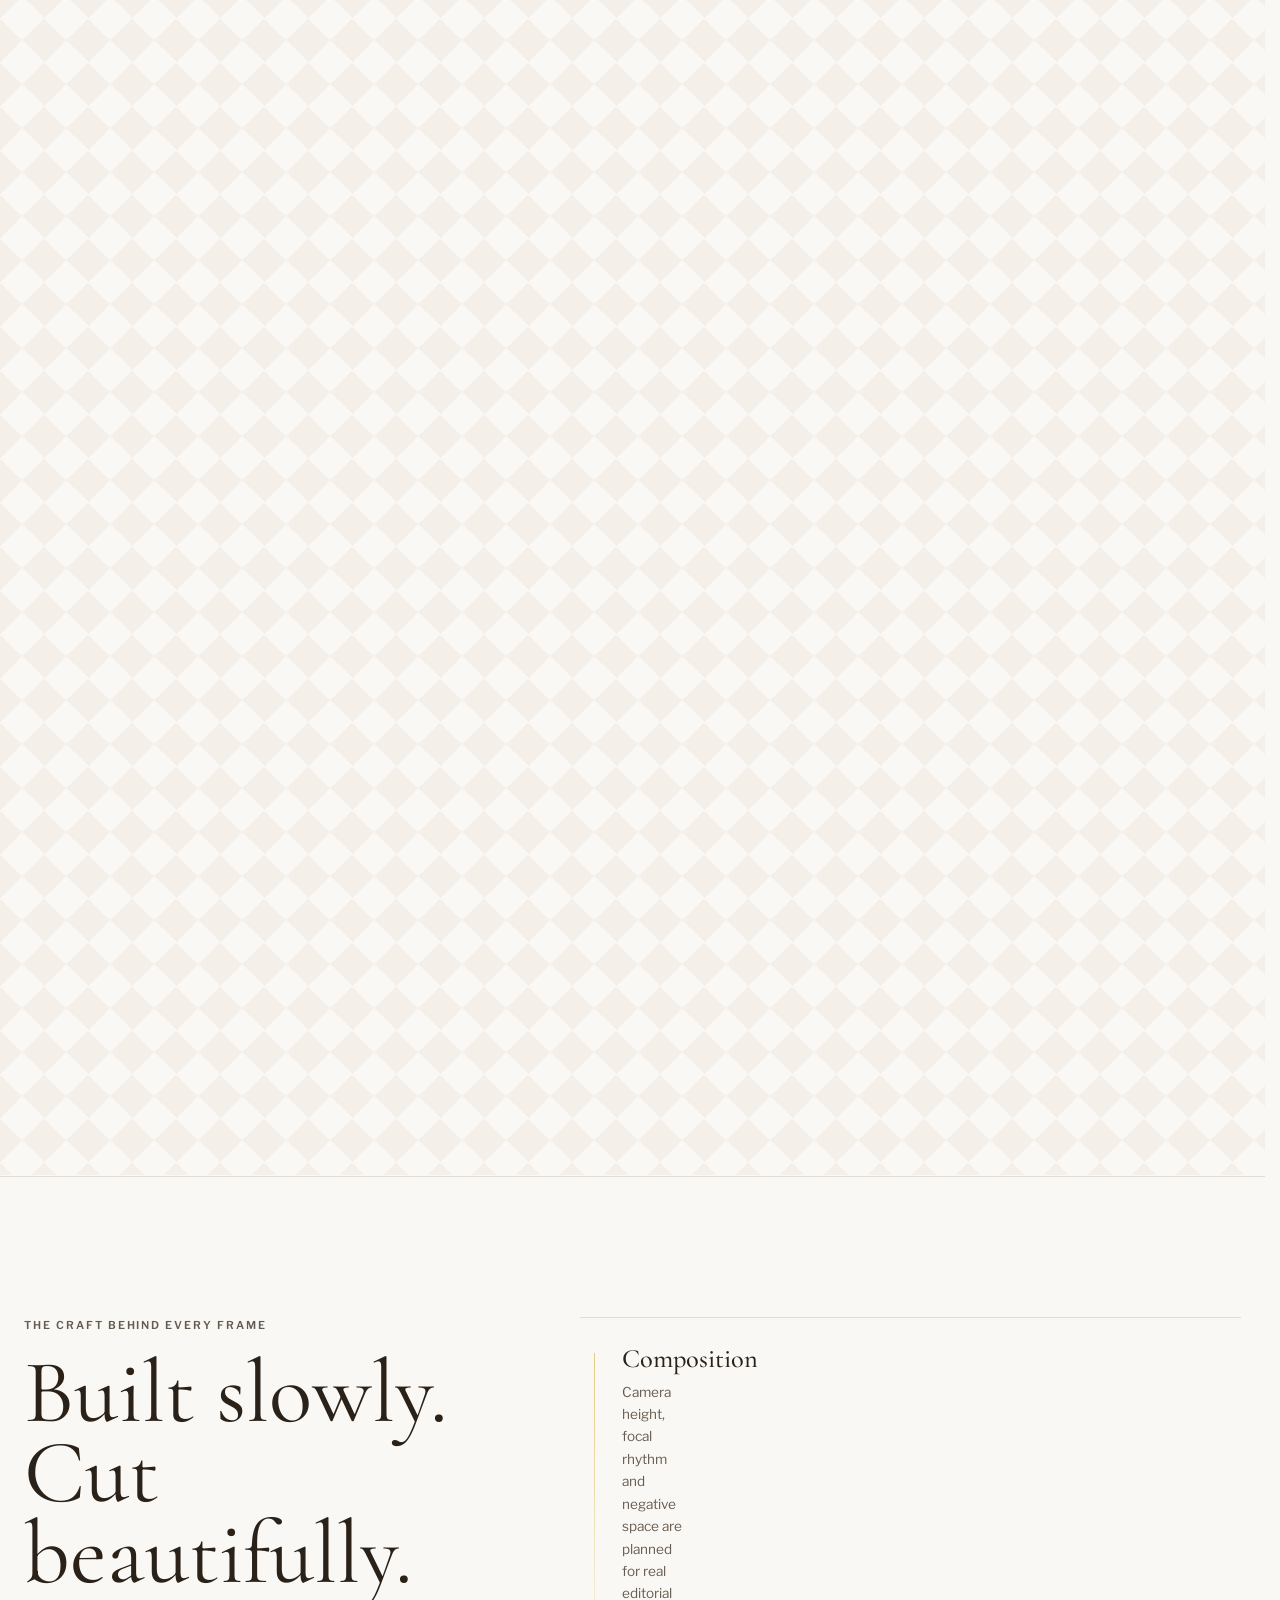
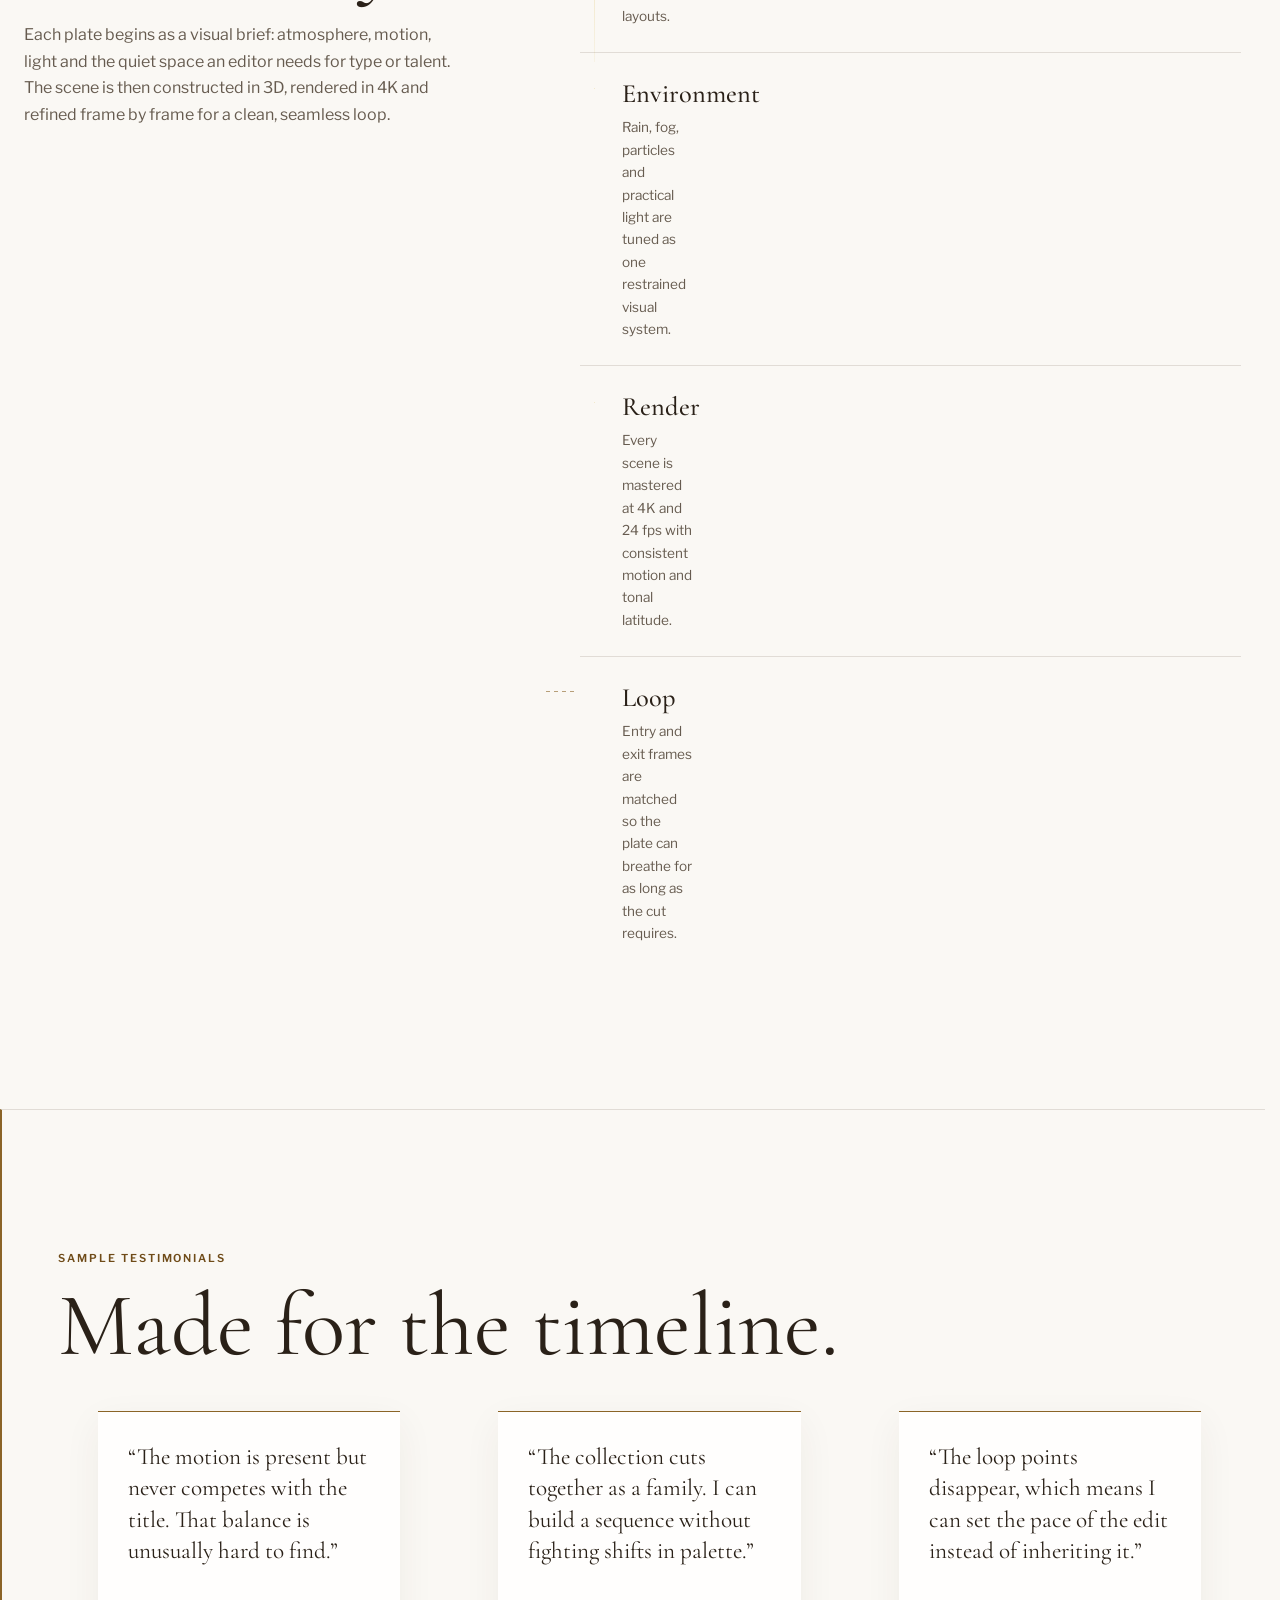
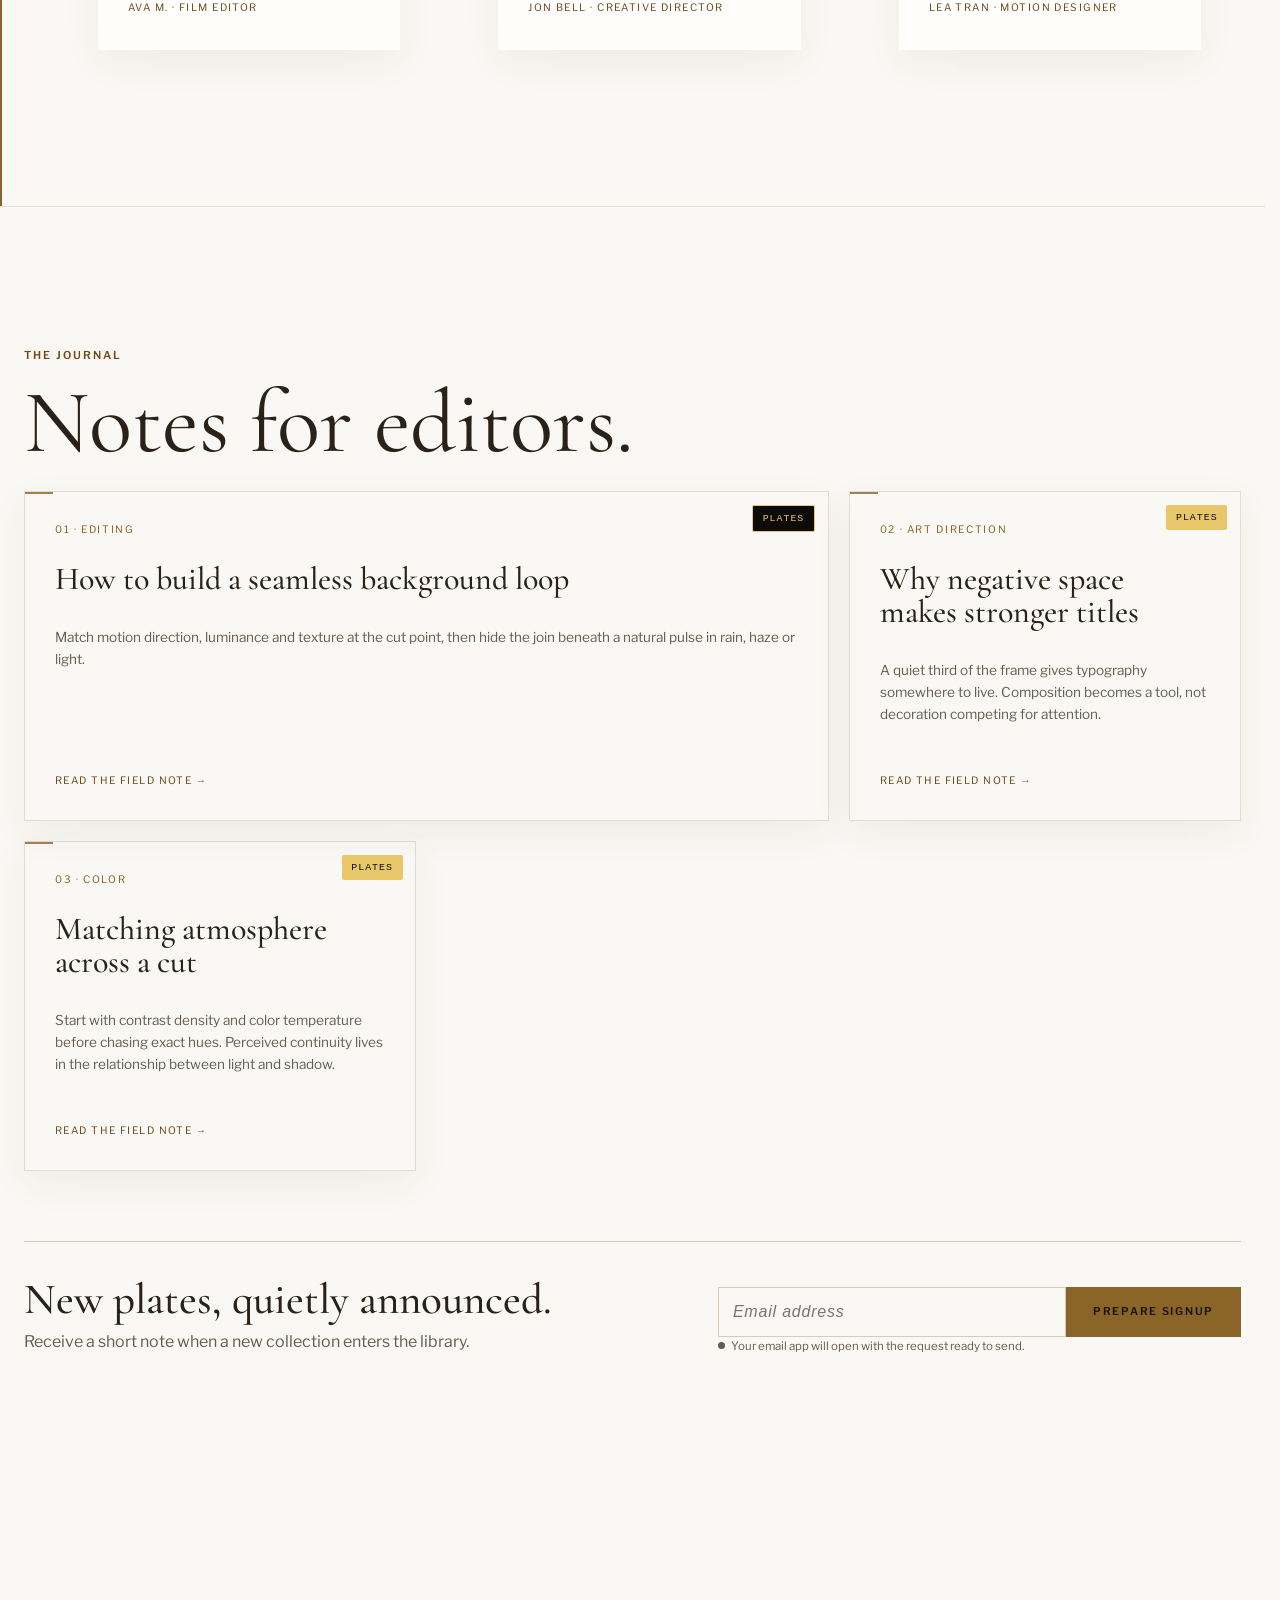
==== commit 56ec397a: "Batch #47: add hunter47.css/js refs (+100B)" ====
--- a/index.html
+++ b/index.html
@@ -24,6 +24,7 @@
 <link rel="stylesheet" href="assets/hunter42.css">
 <link rel="stylesheet" href="assets/hunter43.css">
 <link rel="stylesheet" href="assets/hunter45.css">
+<link rel="stylesheet" href="assets/hunter47.css">
 </head>
 <body>
 <div id="preloader" aria-hidden="true"><div class="loader-inner"><div class="loader-line"><span></span></div><div class="loader-label">Preparing the collection</div></div></div>
@@ -107,6 +108,7 @@
 <script defer src="assets/hunter38.js"></script>
 <script defer src="assets/hunter42.js"></script>
 <script defer src="assets/hunter43.js"></script>
-<script defer src="assets/hunter45.js"></script></script>
+<script defer src="assets/hunter45.js"></script>
+<script defer src="assets/hunter47.js"></script></script>
 </body>
 </html>
--- a/assets/hunter47.css
+++ b/assets/hunter47.css
@@ -0,0 +1,240 @@
+/* ============================================================
+   plates-effect-hunter — LƯỢT #47 (STAGED, CHƯA PUSH)
+   Nguồn (luân phiên): dev.to + blog thiết kế web (50+50 ý thô).
+   Quy ước: mọi selector đều verify trực tiếp trên live index.html
+   125.153B (14/10/2026). 0 byte <head>. Namespace: .h47-* / #h47-*.
+   RM: class .h47-nomotion trên <html> (JS matchMedia) + media query.
+   ============================================================ */
+
+/* ---------- H47-48 · RM audit: tắt animation trang trí (CSS safety net) ---------- */
+@media (prefers-reduced-motion: reduce) {
+  .marquee-track, .velocity-marquee .marquee-track, #particles,
+  .h47-trail, .h47-swipehint { animation: none !important; }
+  .hero-title, .hero-media, .fly-section h2, body::after,
+  #collections .collection, #journal .journal-card, #craft .craft-step, #voices .voice,
+  #themeToggle.h47-spin span, .h47-pulse, .modal-close { animation: none !important; }
+  html { scroll-behavior: auto !important; } /* H47-43 */
+  ::view-transition-old(*), ::view-transition-new(*) { animation: none !important; } /* H47-17 DEV16 */
+}
+html.h47-nomotion .marquee-track, html.h47-nomotion #particles,
+html.h47-nomotion .h47-trail, html.h47-nomotion .h47-swipehint,
+html.h47-nomotion .hero-title, html.h47-nomotion .hero-media, html.h47-nomotion .fly-section h2,
+html.h47-nomotion body::after { animation: none !important; }
+html.h47-nomotion ::view-transition-old(*), html.h47-nomotion ::view-transition-new(*) { animation: none !important; }
+
+/* ---------- H47-53 · font-smoothing / H47-54 · text-size-adjust ---------- */
+html { -webkit-font-smoothing: antialiased; -moz-osx-font-smoothing: grayscale;
+  -webkit-text-size-adjust: 100%; text-size-adjust: 100%; }
+
+/* ---------- H47-55 · selection trong suốt trên media ---------- */
+img::selection, video::selection { background: transparent; }
+
+/* ---------- H47-69 · visually-hidden cho nội dung SR-only do JS chèn ---------- */
+.h47-vh { position: absolute !important; width: 1px; height: 1px; padding: 0; margin: -1px;
+  overflow: hidden; clip: rect(0 0 0 0); white-space: nowrap; border: 0; }
+
+/* ---------- H47-01 · DEV02: hero title mờ dần khi cuộn ---------- */
+@supports (animation-timeline: scroll()) {
+  .hero-title { animation: h47-titlefade linear both; animation-timeline: scroll(root); animation-range: 0 55vh; }
+  @keyframes h47-titlefade { to { opacity: 0; transform: translateY(-12%); } }
+}
+/* ---------- H47-02 · DEV06: hero grade ấm dần theo scroll ---------- */
+@supports (animation-timeline: scroll()) {
+  .hero-media { animation: h47-grade linear both; animation-timeline: scroll(root); animation-range: 0 90vh; }
+  @keyframes h47-grade { to { filter: sepia(.22) saturate(1.08); } }
+}
+/* ---------- H47-03 · DEV08: multi-step keyframes cho fly statement ---------- */
+@supports (animation-timeline: scroll()) {
+  .fly-section h2 { animation: h47-multistep linear both; animation-timeline: view(); animation-range: entry 0% entry 100%; }
+  @keyframes h47-multistep {
+    0% { opacity: 0; transform: translateY(36px); }
+    18% { opacity: 1; transform: none; }
+    70% { opacity: 1; transform: none; }
+    100% { opacity: .35; transform: translateY(-18px); }
+  }
+}
+/* ---------- H47-04 · DEV09: @supports guard (ghi chú kỹ thuật, bọc ở trên) ---------- */
+/* Mọi animation-timeline trong file này đều nằm trong @supports; fallback = hiện bình thường. */
+
+/* ---------- H47-05 · DEV11 + H47-26 · DSG34: view transitions theo type ---------- */
+::view-transition-old(root), ::view-transition-new(root) { animation-duration: .38s; }
+:active-view-transition-type(h47-theme) ::view-transition-old(root),
+:active-view-transition-type(h47-theme) ::view-transition-new(root) { animation-duration: .55s; }
+:active-view-transition-type(h47-modal) ::view-transition-old(h47-modal) { animation: h47-vt-out .28s ease both; }
+:active-view-transition-type(h47-modal) ::view-transition-new(h47-modal) { animation: h47-vt-in .32s cubic-bezier(.2,.9,.25,1.2) both; }
+@keyframes h47-vt-in { from { opacity: 0; transform: scale(.92) translateY(16px); } }
+@keyframes h47-vt-out { to { opacity: 0; transform: scale(.96); } }
+/* H47-10 · DEV17: fallback khi thiếu View Transitions */
+@supports not (view-transition-name: test) {
+  .feature-modal { transition: opacity .22s ease; }
+}
+
+/* ---------- H47-11 · DEV18: card lift hover ---------- */
+@media (hover: hover) and (pointer: fine) {
+  .clip-card { transition: transform .28s cubic-bezier(.2,.7,.3,1.2), box-shadow .28s ease; }
+  .clip-card:hover { transform: translateY(-5px); box-shadow: 0 18px 44px -18px rgba(213,183,118,.45); }
+}
+
+/* ---------- H47-12 · DEV22: entrance cascade theo section ---------- */
+@supports (animation-timeline: view()) {
+  #collections .collection, #journal .journal-card, #craft .craft-step, #voices .voice {
+    animation: h47-rise .7s cubic-bezier(.2,.7,.3,1) both; animation-timeline: view(); animation-range: entry 0% entry 28%;
+  }
+  #collections .collection:nth-child(2), #journal .journal-card:nth-child(2),
+  #craft .craft-step:nth-child(2), #voices .voice:nth-child(2) { animation-delay: .12s; }
+  #collections .collection:nth-child(3), #journal .journal-card:nth-child(3),
+  #craft .craft-step:nth-child(3), #voices .voice:nth-child(3) { animation-delay: .24s; }
+  #craft .craft-step:nth-child(4) { animation-delay: .36s; }
+  @keyframes h47-rise { from { opacity: 0; transform: translateY(26px); } }
+}
+
+/* ---------- H47-09 · DEV15: list view cho clip grid ---------- */
+.h47-viewbtn { margin-inline-start: auto; }
+.clip-grid.h47-list { display: flex; flex-direction: column; gap: 14px; max-width: 780px; }
+.clip-grid.h47-list .clip-card { max-width: none; }
+.clip-grid { view-transition-name: h47-grid; }
+
+/* ---------- H47-13 · DEV30r: popover "more actions" trong gallery ---------- */
+#h47-more { anchor-name: --h47-more; }
+#h47-morepop { position: fixed; position-anchor: --h47-more; position-area: block-end span-inline-end;
+  margin: 8px 0 0; padding: 8px; min-width: 210px; border: 1px solid var(--line); border-radius: 12px;
+  background: var(--panel); box-shadow: 0 18px 50px -12px rgba(0,0,0,.6); }
+#h47-morepop:popover-open { animation: h47-popin .18s ease both; }
+@keyframes h47-popin { from { opacity: 0; transform: translateY(-6px) scale(.97); } }
+#h47-morepop button { display: flex; width: 100%; gap: 10px; align-items: center; padding: 10px 12px;
+  background: none; border: 0; border-radius: 8px; color: var(--ink); font: inherit; cursor: pointer; text-align: start; }
+#h47-morepop button:hover { background: rgba(213,183,118,.12); }
+@media (prefers-reduced-motion: no-preference) {
+  #h47-morepop { transition: opacity .15s ease, transform .15s ease, display .15s allow-discrete, overlay .15s allow-discrete; }
+}
+
+/* ---------- H47-14 · DEV40: card phát sáng khi đã thích ---------- */
+.clip-card:has(.favorite[aria-pressed="true"]) {
+  box-shadow: 0 0 0 1px rgba(213,183,118,.55), 0 10px 34px -12px rgba(213,183,118,.5);
+}
+
+/* ---------- H47-15 · DEV41: search tự mở rộng khi focus ---------- */
+.search-wrap { transition: max-width .3s ease; }
+.search-wrap:has(.search-input:focus) { max-width: min(430px, 100%); }
+
+/* ---------- H47-16 · DEV49: preloader luôn dark ---------- */
+#preloader { color-scheme: only dark; }
+
+/* ---------- H47-18 · DSG02: khung điện ảnh lộ dần theo scroll ---------- */
+@supports (animation-timeline: scroll()) {
+  body::after { content: ""; position: fixed; inset: 14px; z-index: 60; pointer-events: none;
+    border: 1px solid rgba(213,183,118,.5); opacity: 0;
+    animation: h47-frame linear both; animation-timeline: scroll(root); animation-range: 0 40vh; }
+  @keyframes h47-frame { to { opacity: 1; border-radius: 22px; } }
+}
+/* ---------- H47-19 · DSG04: trigger-scope cô lập theo section ---------- */
+@supports (trigger-scope: --h47-t) {
+  #collections, #pricing, #journal, #craft, #voices { trigger-scope: --h47-t; }
+}
+/* ---------- H47-21 · DSG10: skip-ink all cho link footer ---------- */
+.footer-links a { text-decoration-skip-ink: all; }
+/* ---------- H47-22 · DSG12: canvas cursor trail trên hero ---------- */
+.h47-trail { position: absolute; inset: 0; pointer-events: none; z-index: 3; opacity: .8; }
+@media (hover: none), (pointer: coarse), (prefers-reduced-motion: reduce) { .h47-trail { display: none; } }
+/* ---------- H47-27 · DSG45: swipe hint bounce một lần ---------- */
+.h47-swipehint { animation: h47-nudge 1.1s ease 1; }
+@keyframes h47-nudge { 0%,100% { transform: none; } 30% { transform: translateX(10px); } 60% { transform: translateX(-6px); } }
+/* ---------- H47-28 · DSG47: highlight hàng compare khác nhau ---------- */
+.compare-card.h47-diff { outline: 1px dashed rgba(213,183,118,.65); outline-offset: 4px; }
+.compare-card.h47-diff::after { content: attr(data-h47-diff); display: block; margin-top: 10px;
+  font-size: .68rem; letter-spacing: .12em; text-transform: uppercase; color: var(--gold-2); }
+
+/* ================= MICRO CSS ================= */
+/* H47-29 · C17: mask fade cạnh .license-scroll khi cuộn được */
+.license-scroll.h47-scrollable {
+  -webkit-mask-image: linear-gradient(to right, #000 92%, transparent);
+  mask-image: linear-gradient(to right, #000 92%, transparent); }
+/* H47-30 · C22: marker ＋/－ cho FAQ */
+.faq-list summary::marker { content: "＋ "; color: var(--gold-2); }
+.faq-list details[open] summary::marker { content: "－ "; }
+/* H47-31 · C25: ellipsis cho .clip-meta */
+.clip-meta { max-width: 100%; white-space: nowrap; overflow: hidden; text-overflow: ellipsis; }
+/* H47-32 · C30: squircle cho modal-card */
+@supports (corner-shape: superellipse(2)) { .modal-card { corner-shape: superellipse(2.4); } }
+/* H47-33 · C31: focus-visible cho footer links */
+.footer-links a:focus-visible { outline: 2px solid var(--gold-2); outline-offset: 4px; text-decoration: underline; }
+/* H47-34 · C32: toast gọn trên mobile */
+#toast { max-width: min(92vw, 430px); }
+#toast span { overflow-wrap: break-word; }
+/* H47-35 · C34: landscape phone thu gọn hero */
+@media (max-height: 520px) {
+  .hero-content { padding-block: 14px; }
+  .hero-actions { margin-top: 10px; }
+}
+/* H47-36 · C36: radius clip-visual theo theme */
+[data-theme="light"] .clip-visual { border-radius: 14px; }
+[data-theme="dark"] .clip-visual { border-radius: 9px; }
+/* H47-37 · C38: balance cho journal h3 */
+.journal-card h3 { text-wrap: balance; }
+/* H47-38 · C39: đánh số FAQ 01–09 */
+.faq-list { counter-reset: h47faq; }
+.faq-list summary::before { counter-increment: h47faq; content: counter(h47faq, decimal-leading-zero);
+  margin-inline-end: 10px; font-size: .72rem; letter-spacing: .1em; color: var(--gold-2); }
+/* H47-39 · C40: thead sticky trong license-scroll */
+.license-scroll { max-height: 72vh; }
+.license-table thead th { position: sticky; top: 0; z-index: 2; background: var(--panel, #1c1b17); }
+/* H47-40 · C47: chừa chỗ nút clear trong search */
+.search-input { padding-inline-end: 2.6rem; }
+/* H47-41 · C48: divider hairline giữa cart rows */
+#cartList .cart-row + .cart-row { border-top: 1px solid rgba(213,183,118,.1); }
+/* H47-42 · C49: tabular-nums cho cart total */
+.cart-total { font-variant-numeric: tabular-nums; }
+/* H47-44 · C53: letterbox cho gallery media */
+#galleryMedia { background: #000; }
+/* H47-45 · C56: 404 căn giữa (chỉ khi .show, không đè display:none gốc) */
+#notFound.show { min-height: 60vh; padding-block: 40px; }
+/* H47-46 · C57: toast tránh home indicator */
+#toast { bottom: calc(18px + env(safe-area-inset-bottom, 0px)); }
+/* H47-47 · C58: modal tránh notch */
+.modal-card { max-width: calc(100vw - 2 * max(14px, env(safe-area-inset-left, 0px), env(safe-area-inset-right, 0px))); }
+/* H47-49 · C60: chặn iOS zoom khi focus input */
+@media (max-width: 768px) {
+  #contactForm input, #contactForm textarea, #newsletterEmail, #clipSearch { font-size: 16px; }
+}
+/* H47-50 · C61: placeholder opacity Firefox */
+#contactForm input::placeholder, #contactForm textarea::placeholder,
+#newsletterEmail::placeholder, #clipSearch::placeholder { opacity: 1; }
+/* H47-51 · C62: license table xếp chồng trên mobile */
+@media (max-width: 640px) {
+  .license-table thead { position: absolute; width: 1px; height: 1px; overflow: hidden; clip: rect(0 0 0 0); }
+  .license-table, .license-table tbody, .license-table tr, .license-table td { display: block; width: 100%; }
+  .license-table tr { border: 1px solid var(--line-soft); border-radius: 12px; margin-bottom: 12px; padding: 6px 4px; }
+  .license-table td { border-bottom: 0; padding: 8px 14px; }
+  .license-table td::before { content: attr(data-h47-label); display: block;
+    font-size: .66rem; letter-spacing: .14em; text-transform: uppercase; color: var(--gold-2); margin-bottom: 2px; }
+  .license-table td:first-child { font-weight: 600; }
+}
+/* H47-52 · C63: toast text-wrap stable */
+@supports (text-wrap: stable) { #toast { text-wrap: stable; } }
+/* H47-56 · C67: label sáng khi field focus */
+.field:focus-within > label { color: var(--gold-2); }
+/* H47-57: modal-close xoay khi hover */
+.modal-close { transition: transform .25s ease; }
+.modal-close:hover { transform: rotate(90deg); }
+/* H47-58: toast không gạch nối, vỡ từ URL dài */
+#toast { hyphens: none; overflow-wrap: break-word; }
+/* H47-99: aspect-ratio chống CLS cho modal/gallery image */
+#modalImage, #galleryImage { width: 100%; aspect-ratio: 16 / 9; object-fit: cover; }
+/* H47-98: icon themeToggle xoay khi đổi theme */
+#themeToggle.h47-spin span { display: inline-block; animation: h47-spin .5s ease; }
+@keyframes h47-spin { to { transform: rotate(360deg); } }
+
+/* ---------- bổ sung cho JS ---------- */
+/* H47-61/62 · pulse badge */
+.h47-pulse { animation: h47-pulse .6s ease; }
+@keyframes h47-pulse { 30% { transform: scale(1.35); } }
+/* H47-71 · newsletter valid */
+#newsletterEmail.h47-valid { border-color: #7fb069; }
+/* H47-08 · DEV14: đảo hướng khi đóng modal */
+:active-view-transition-type(h47-back) ::view-transition-old(h47-modal) { animation: h47-vt-in .28s ease both; }
+:active-view-transition-type(h47-back) ::view-transition-new(h47-modal) { animation: h47-vt-out .24s ease both; }
+/* H47-59 · gợi ý 404 */
+.h47-suggest { display: flex; gap: 10px; flex-wrap: wrap; justify-content: center; margin-top: 22px; }
+/* H47-60 · gợi ý search rỗng */
+.h47-nores { display: flex; gap: 8px; flex-wrap: wrap; align-items: center; margin-top: 10px;
+  font-size: .82rem; color: var(--muted); }
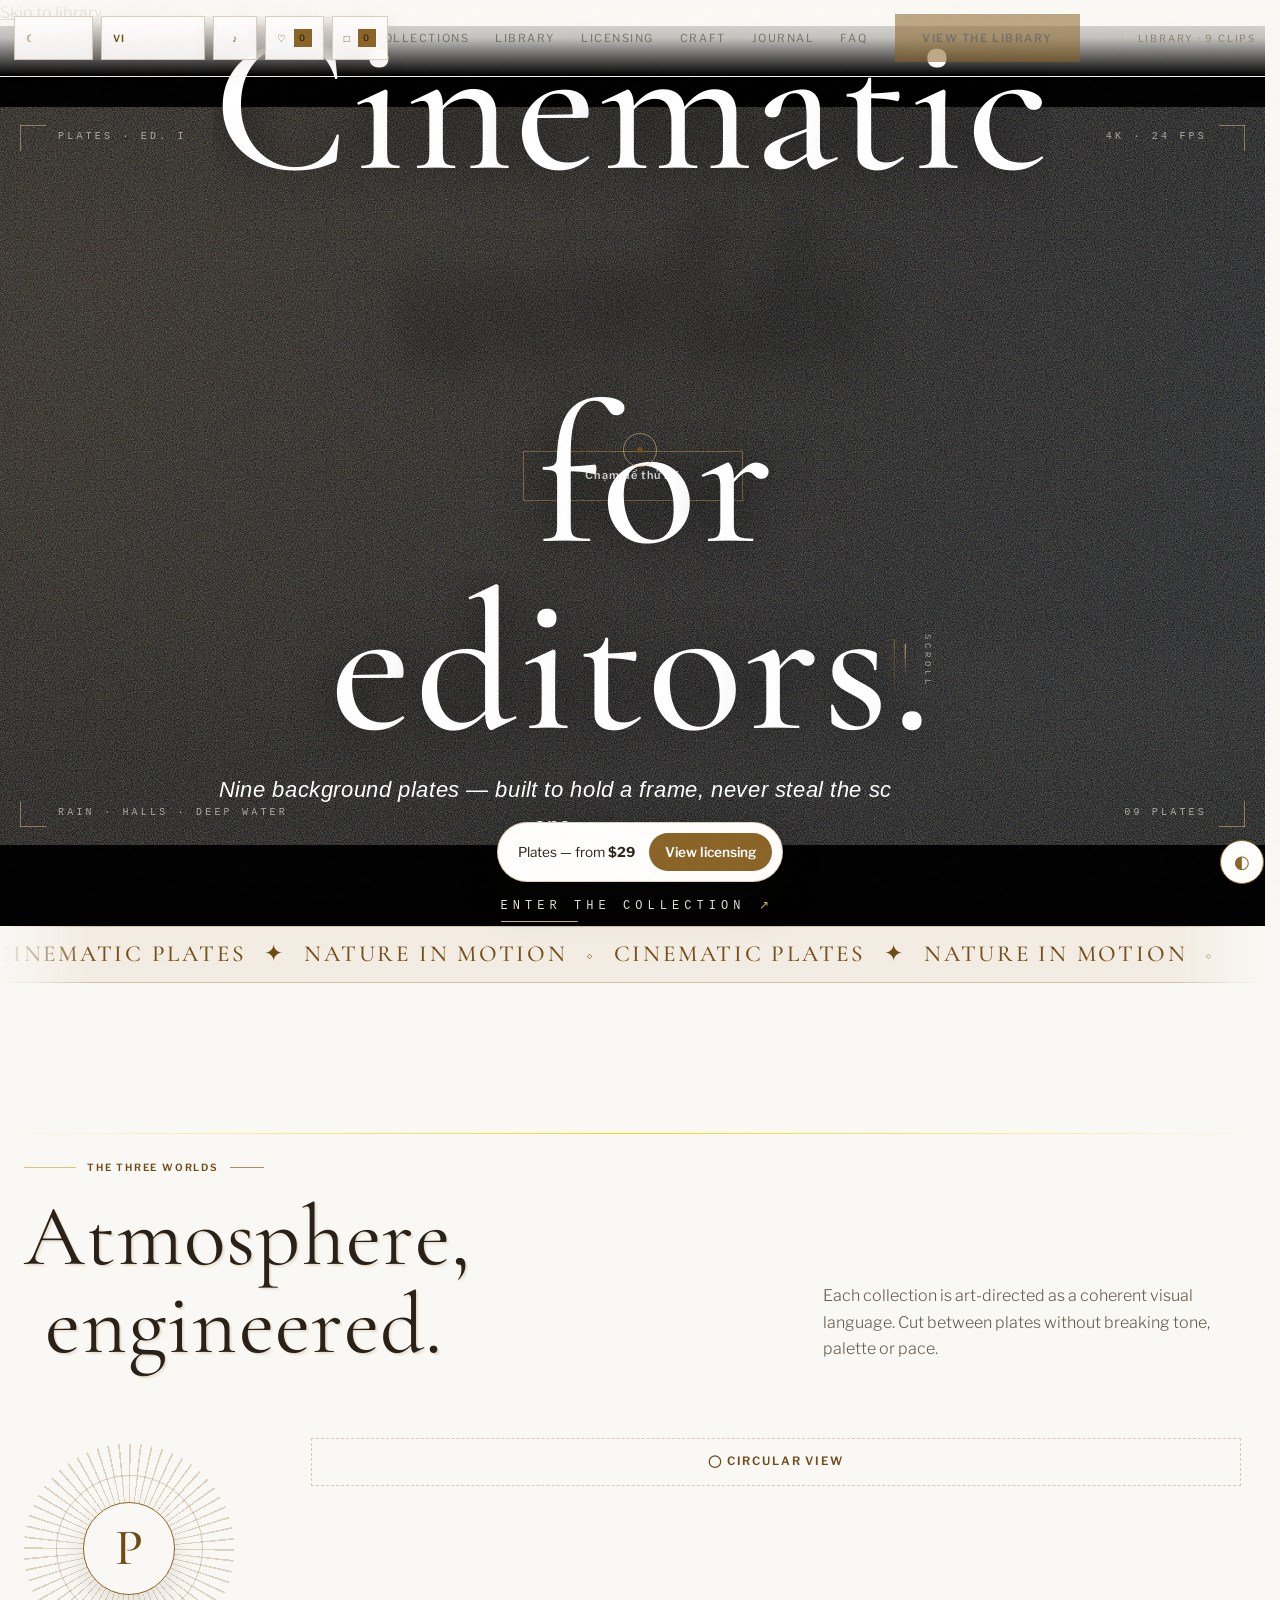
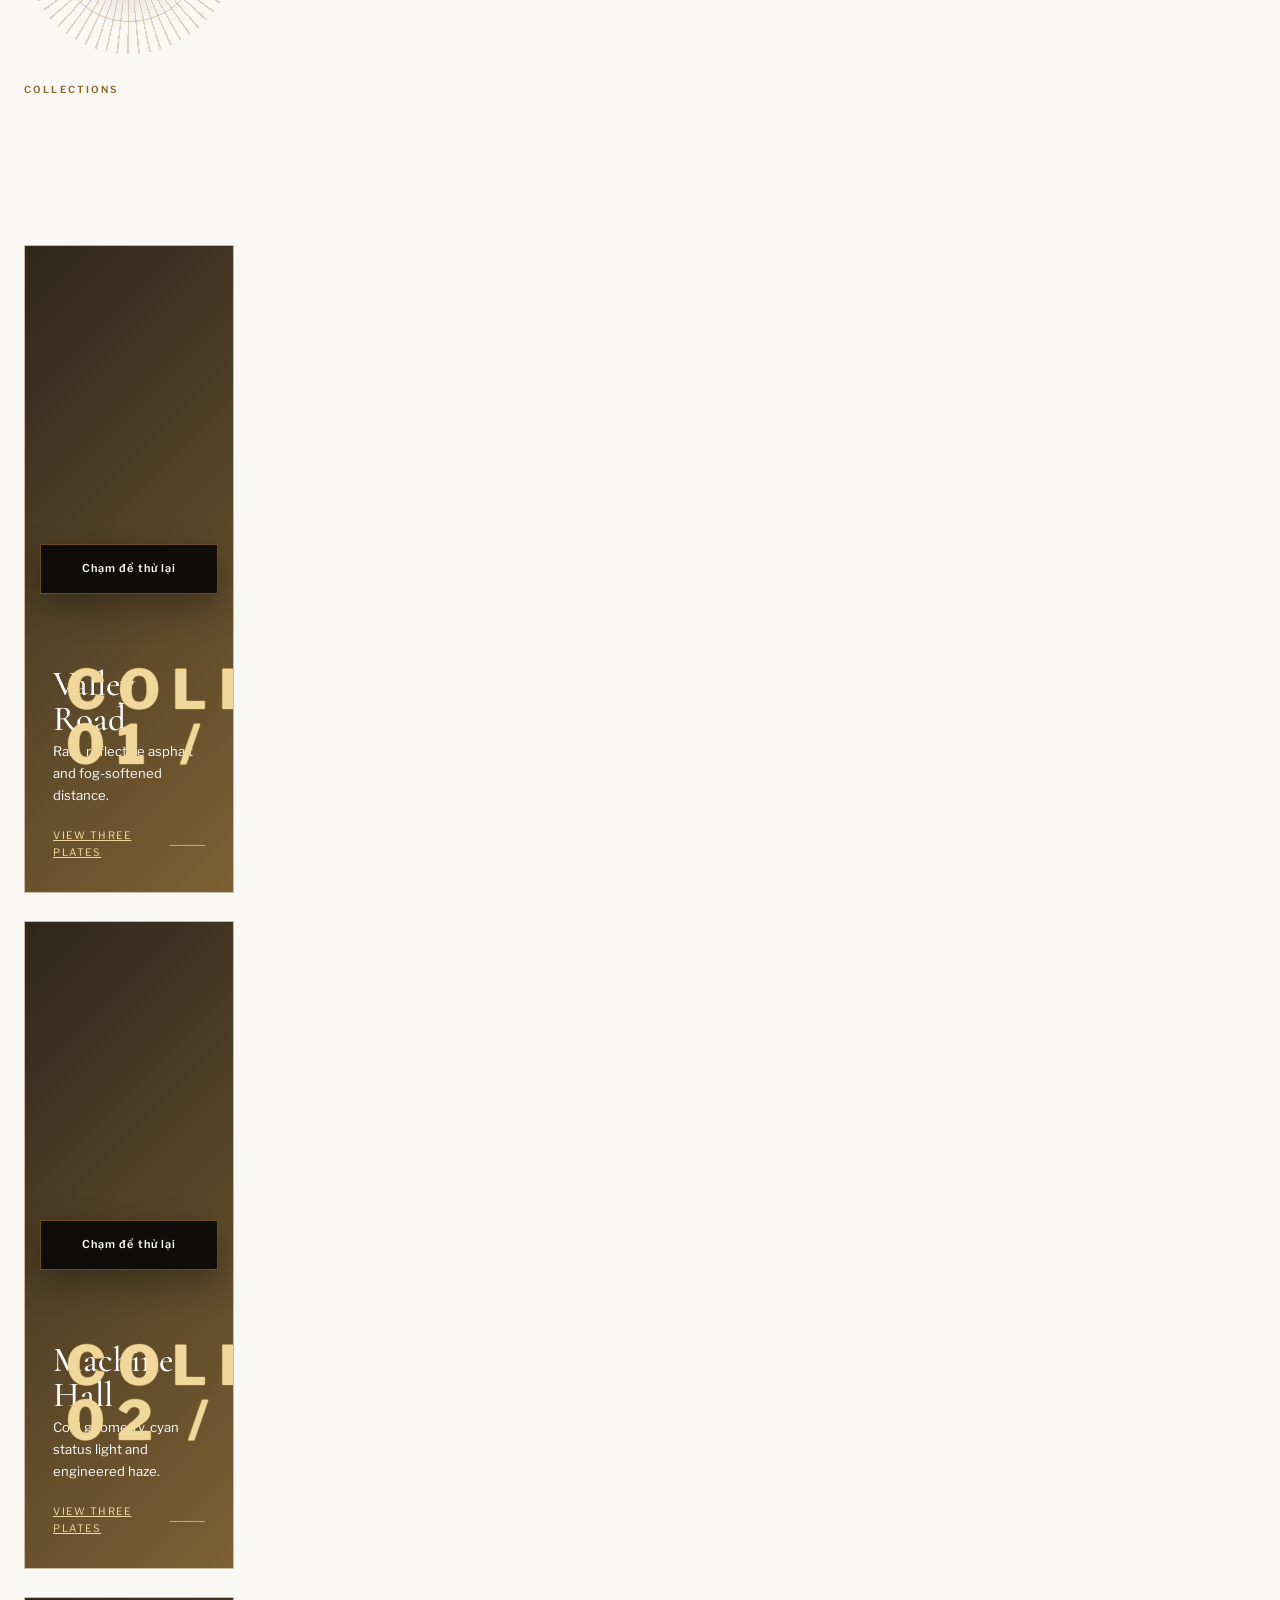
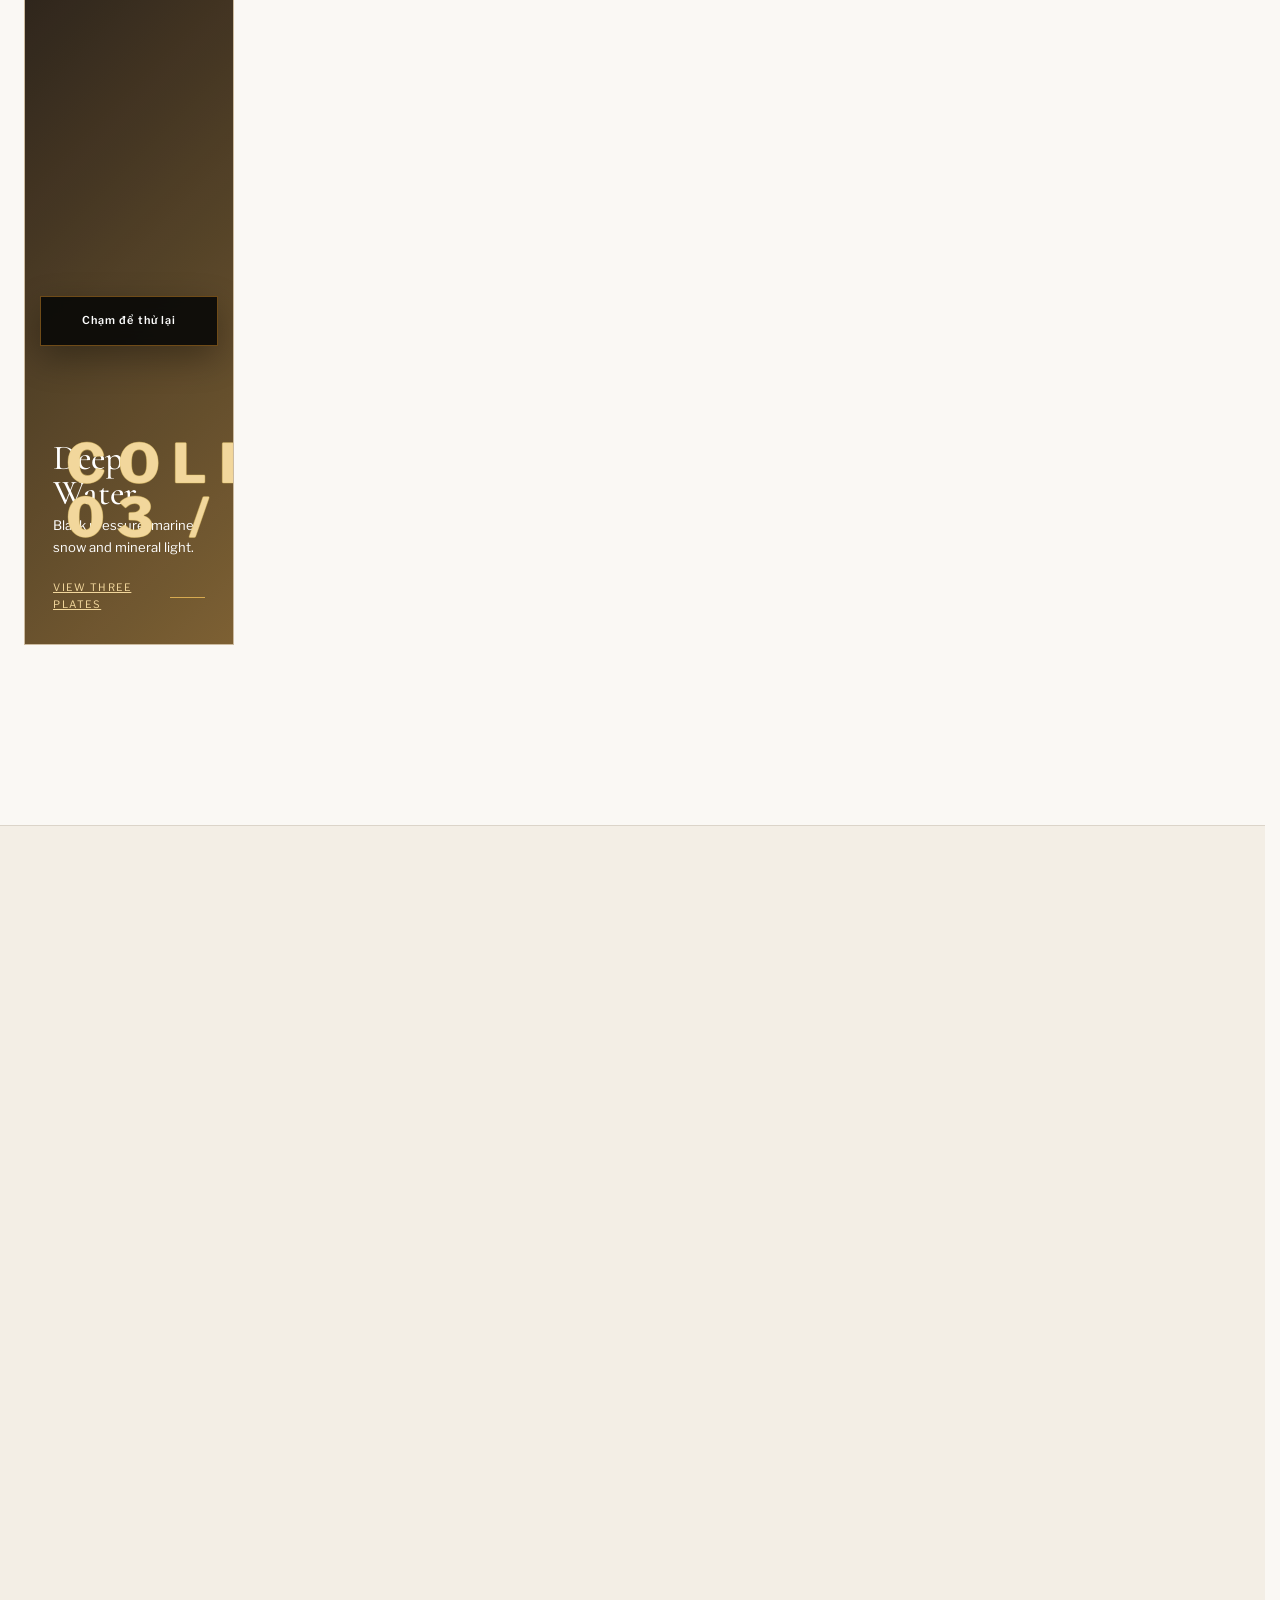
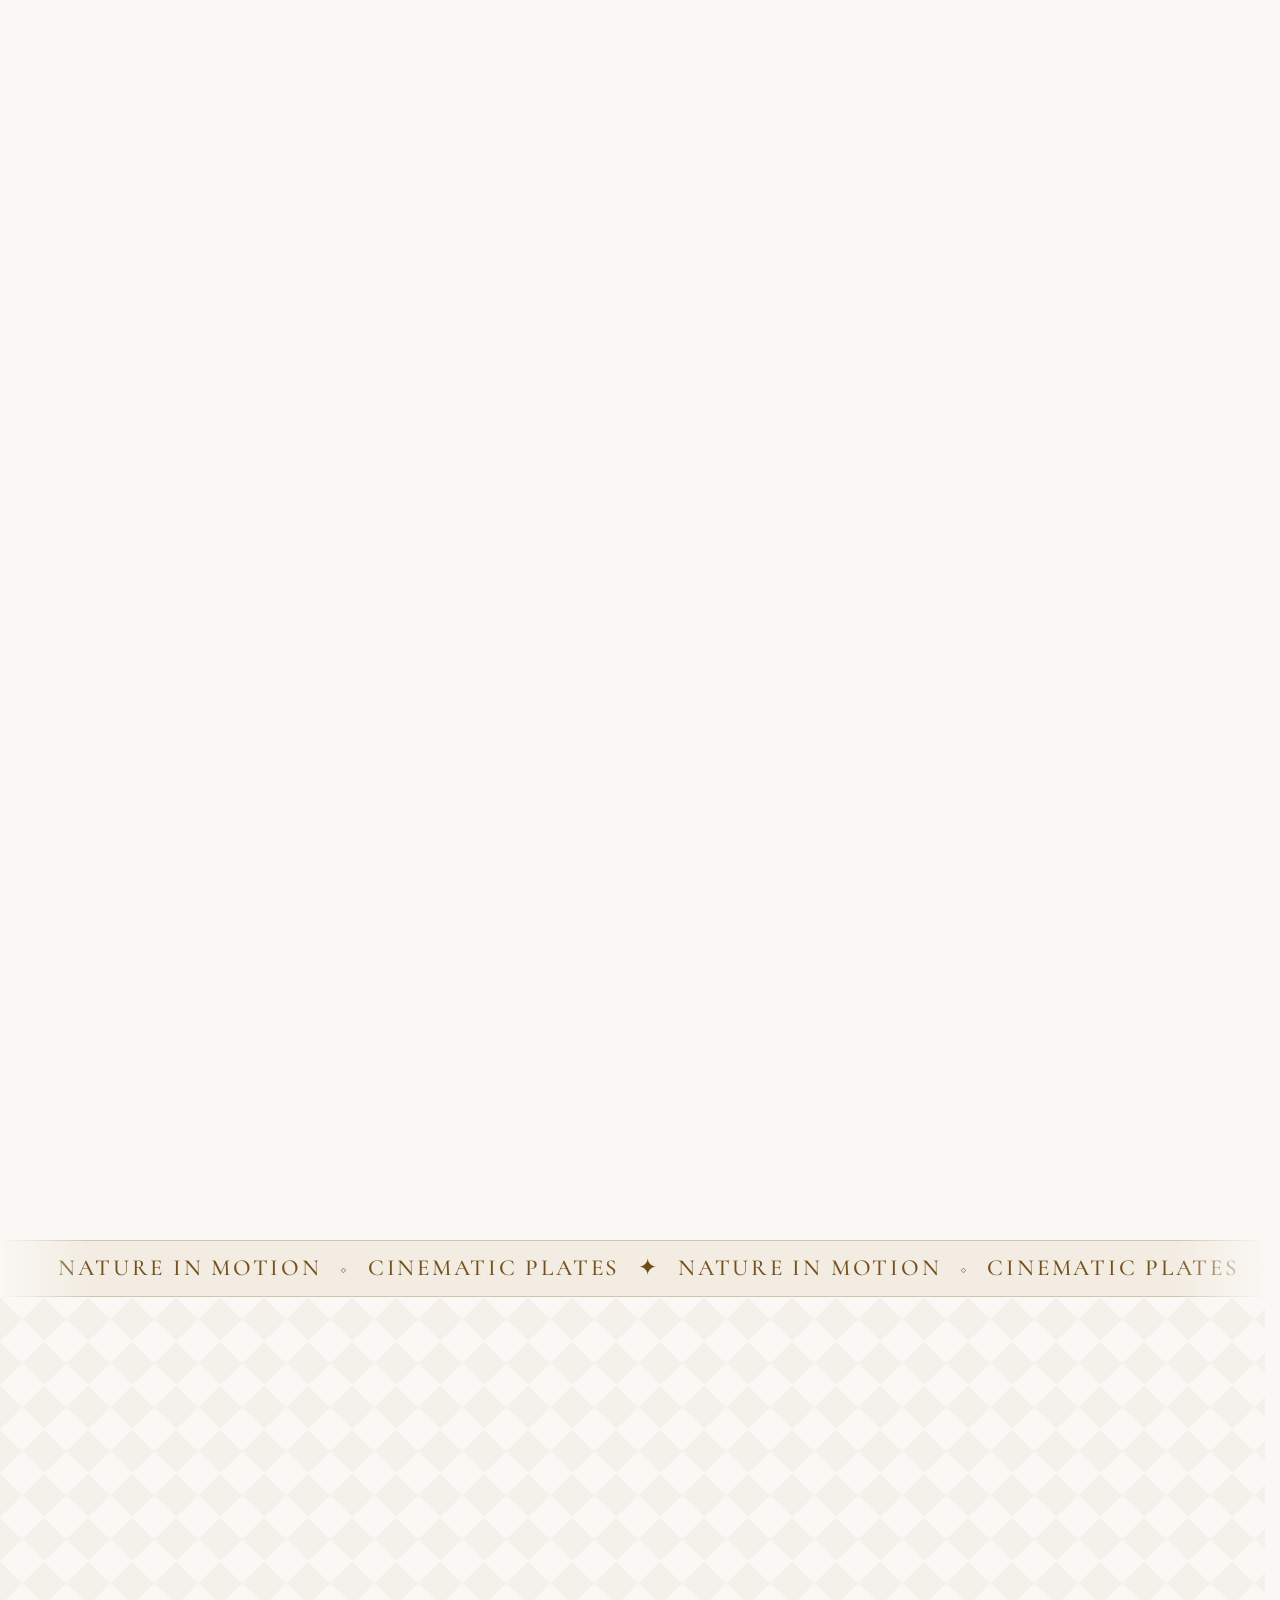
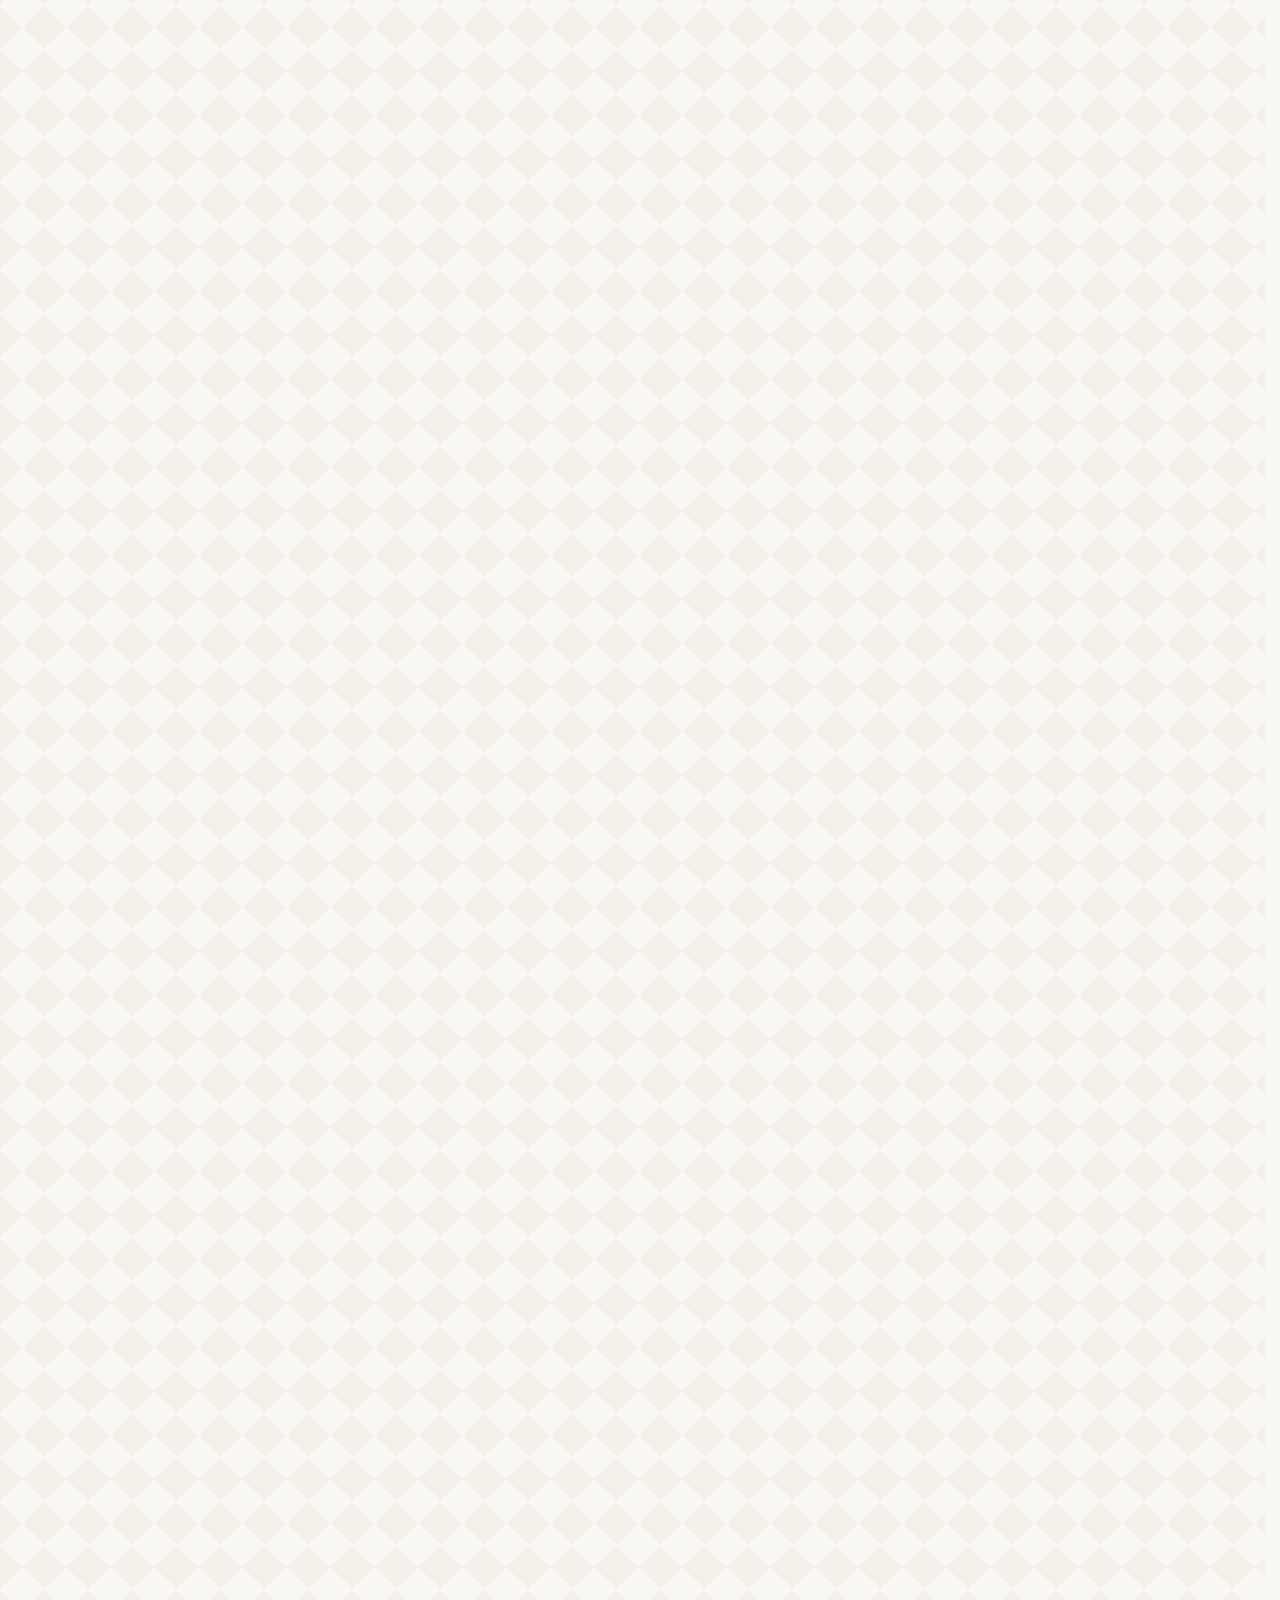
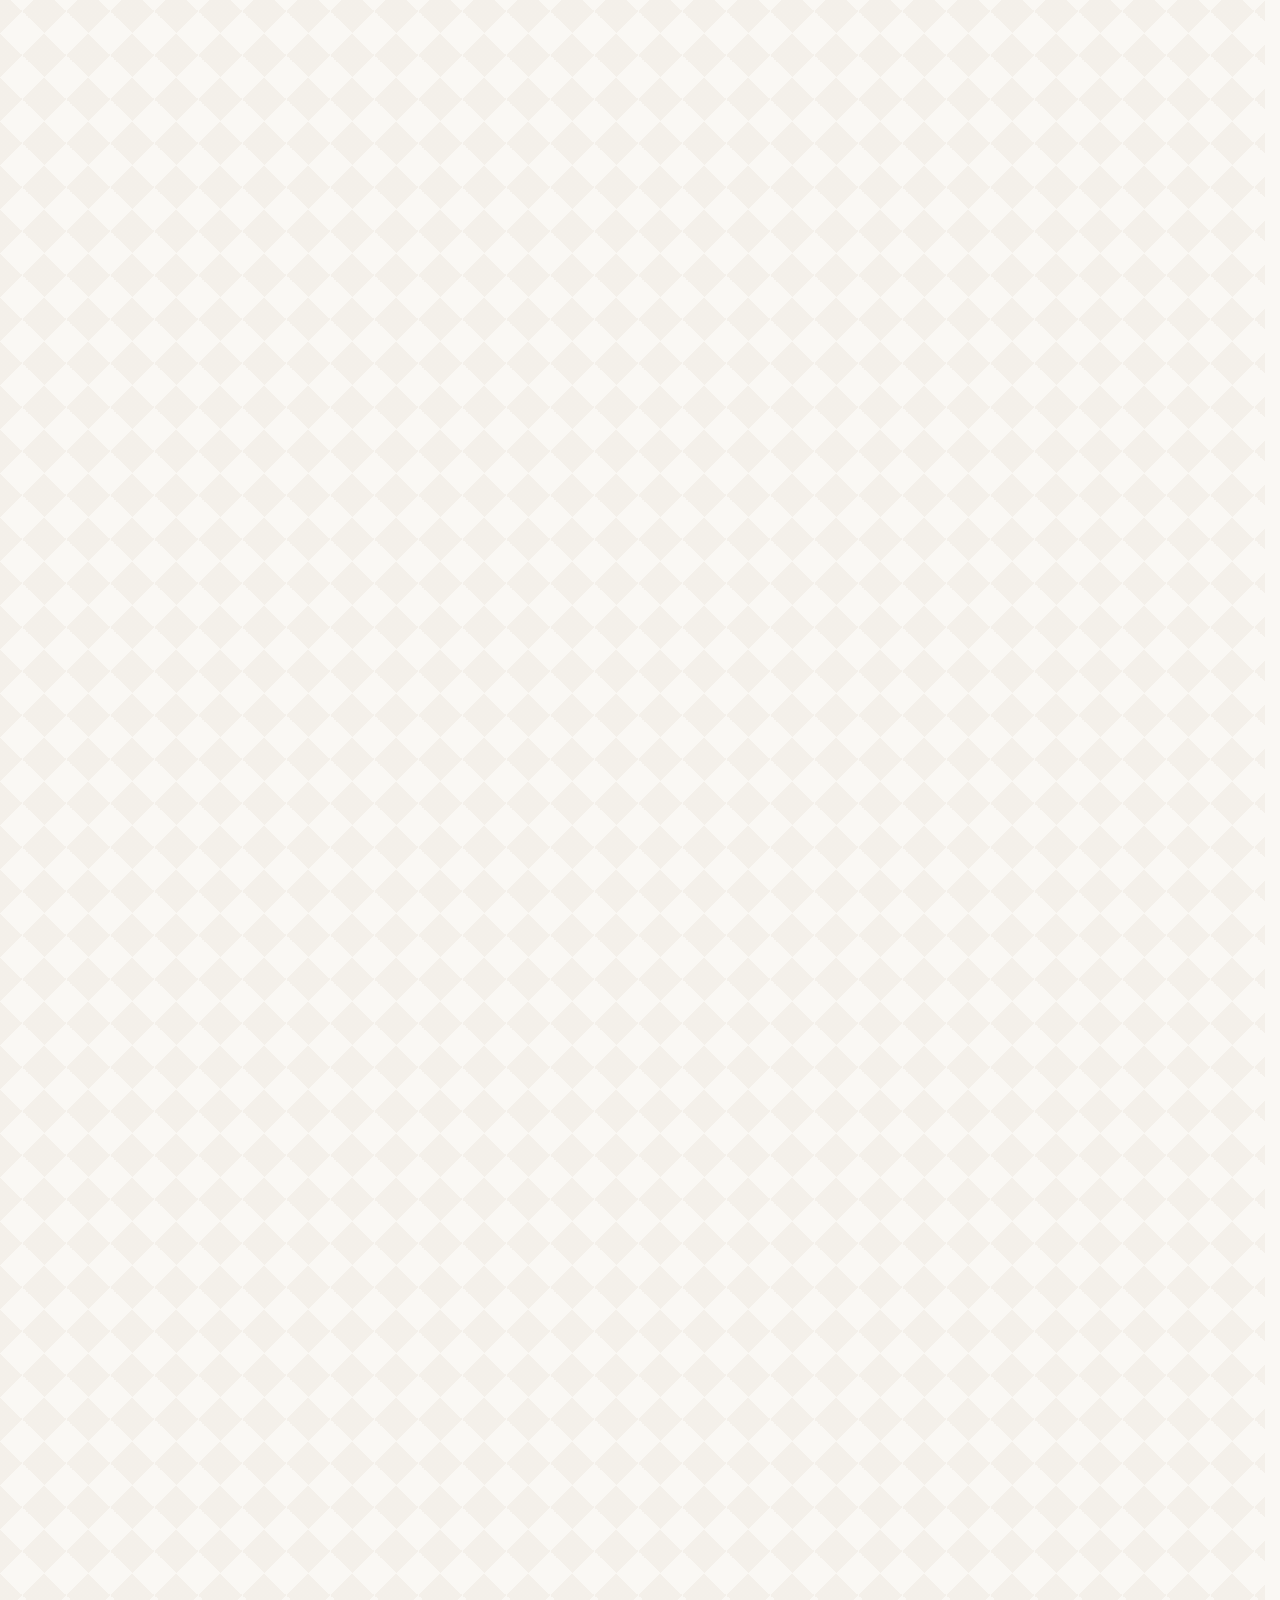
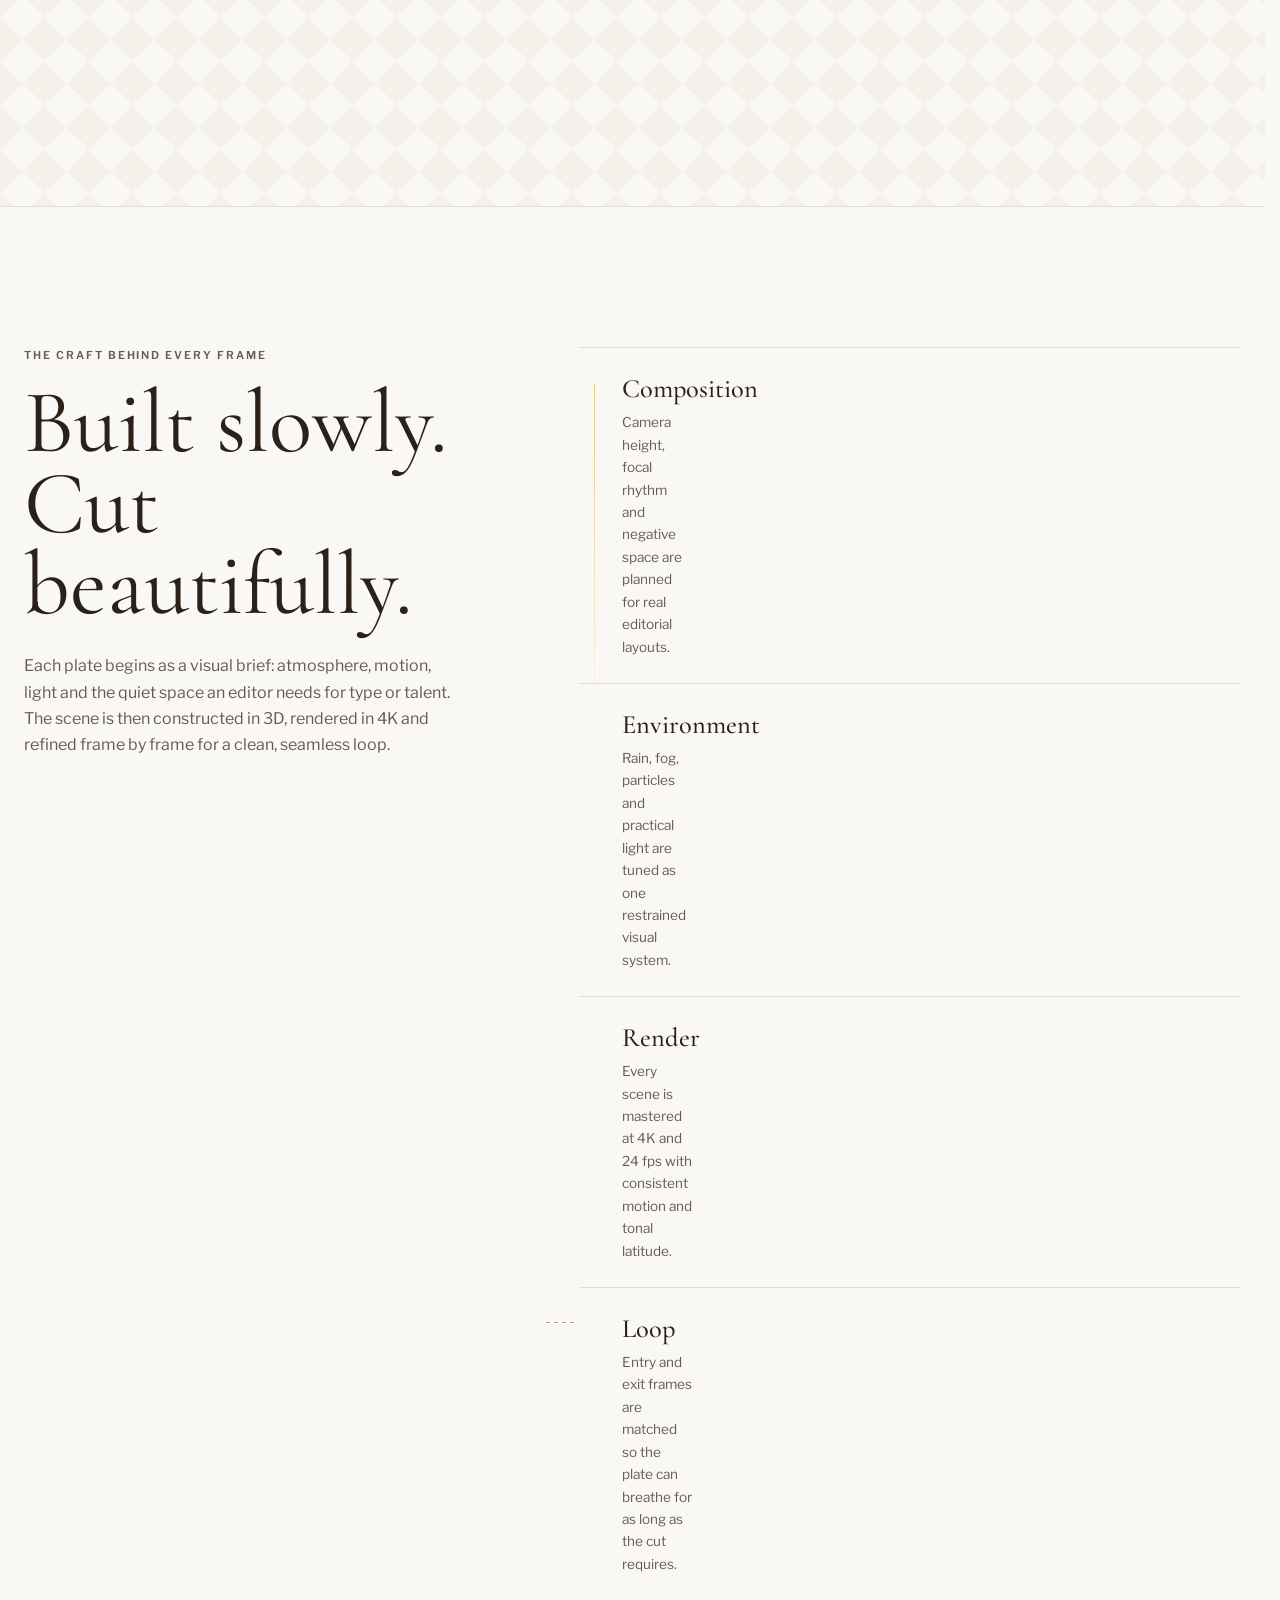
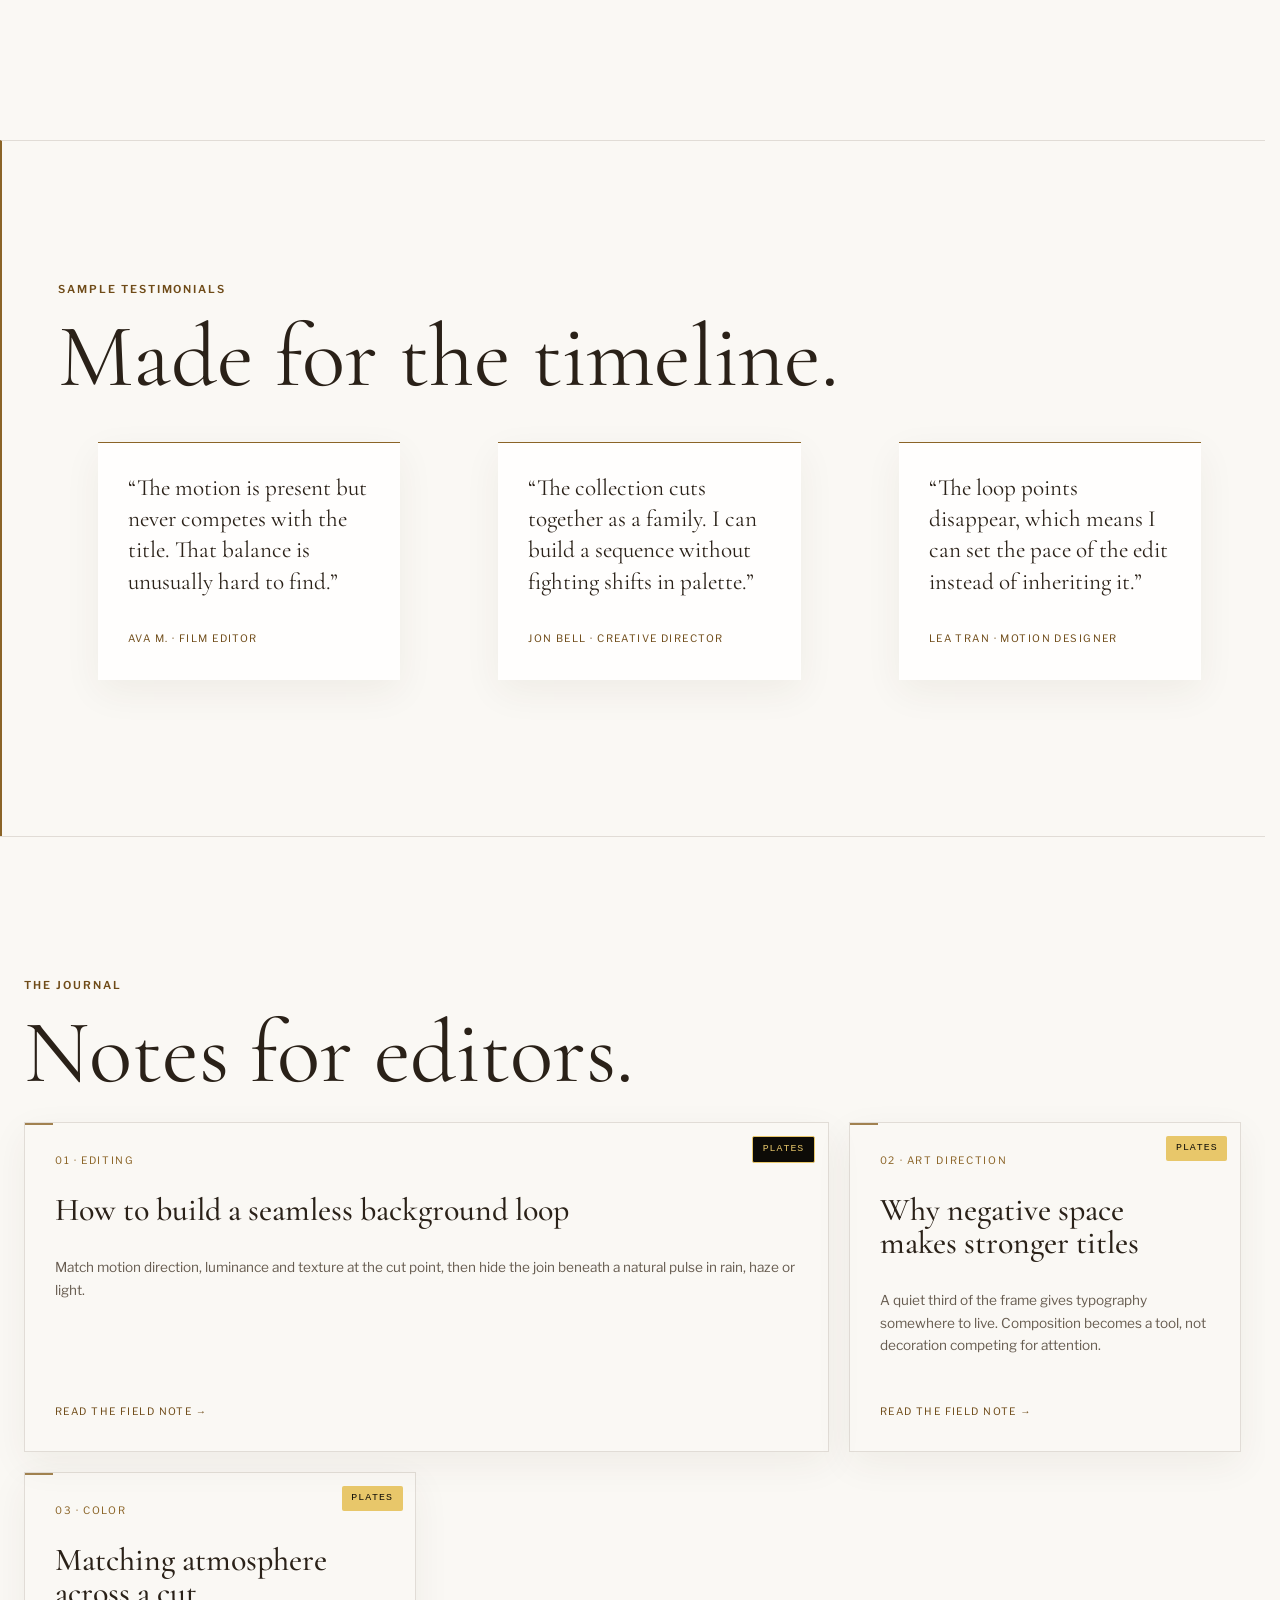
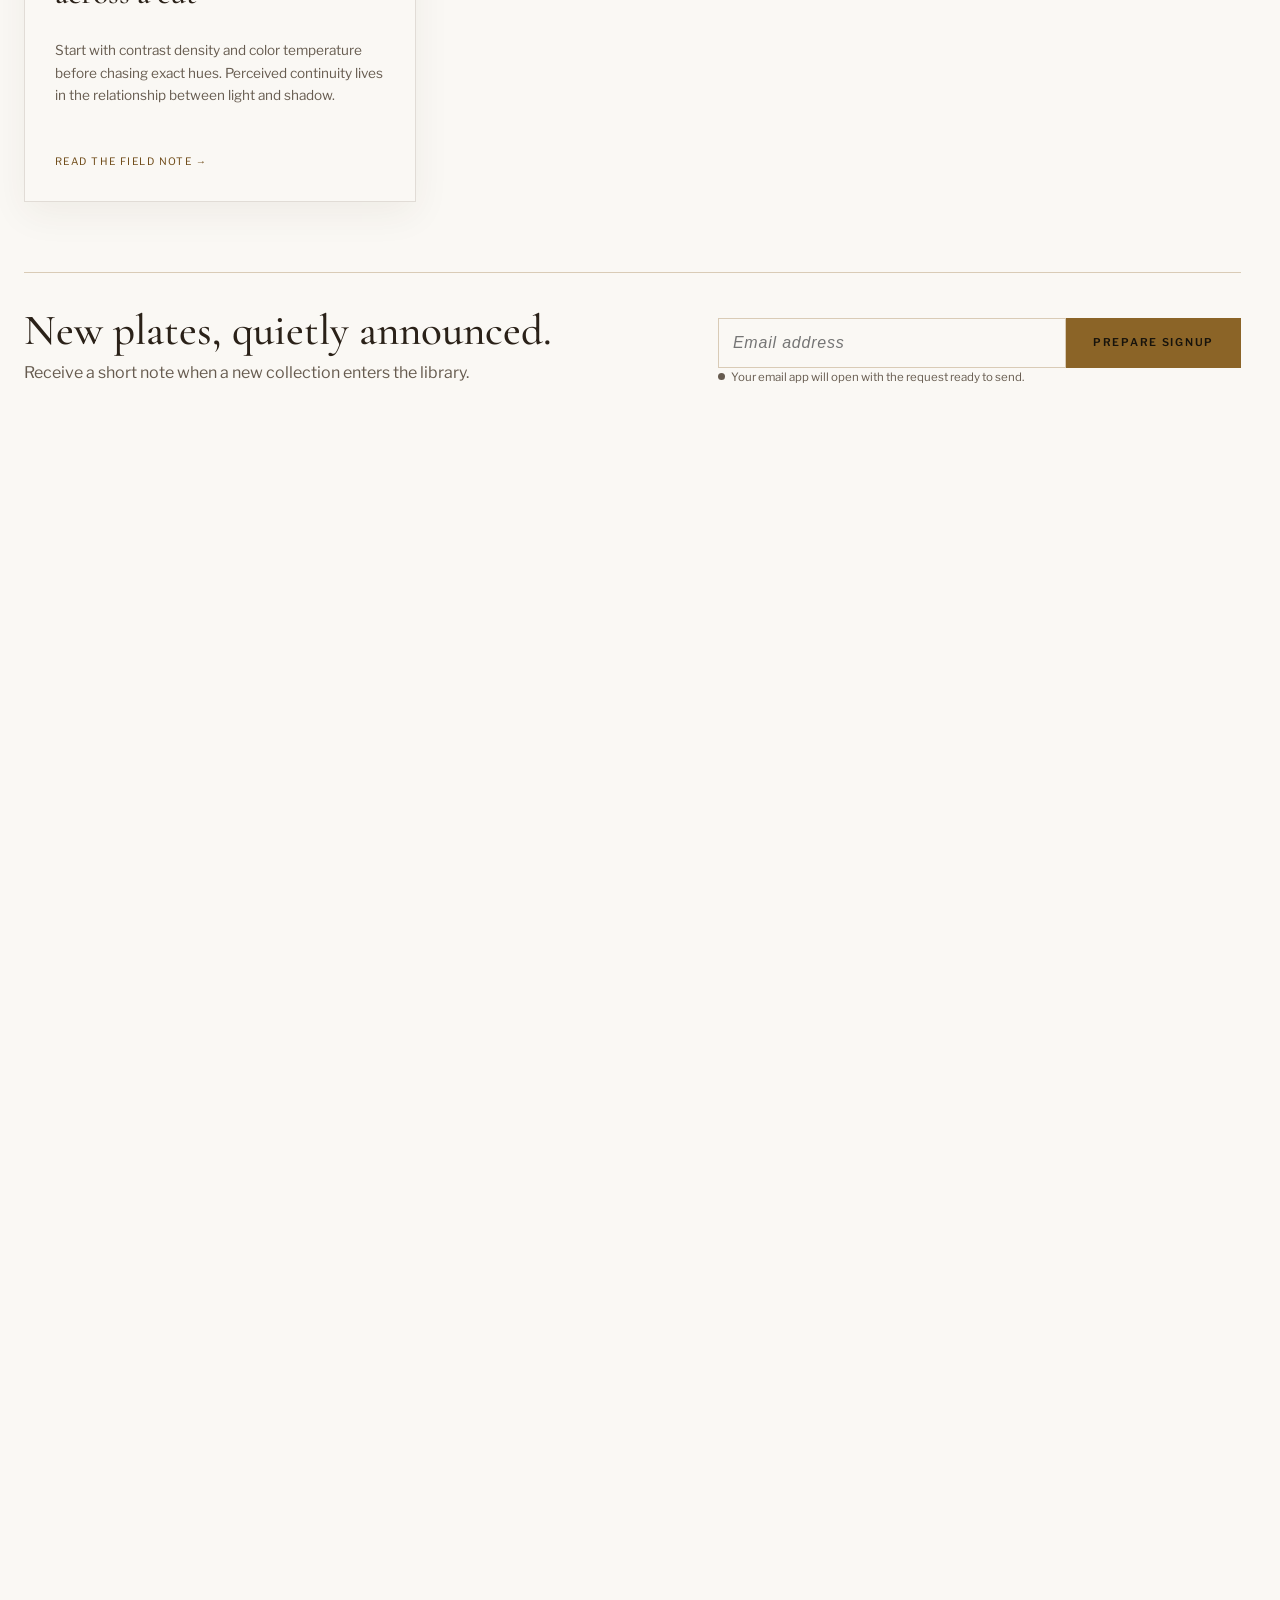
==== commit e3f7b83b: "Fix: add missing </script> for hunter32.js (hunter38.js was dead)" ====
--- a/index.html
+++ b/index.html
@@ -104,7 +104,7 @@
 </script>
 <script>!function(){"use strict";var e=[{name:"Fog Road",vi:"Đường Mù Sương",group:"valley",collection:"Valley Road",collectionVi:"Đường Thung Lũng",image:"https://files.catbox.moe/fh02wg.jpg",video:"https://files.catbox.moe/6oj90k.mp4?v=20261013",pos:"50% 54%",moods:["rain","mist","night"],desc:"Empty asphalt at night. Rain, wet reflections and drifting mist.",descVi:"Con đường trống trong đêm, mặt nhựa phản chiếu mưa và sương trôi.",sample:"https://files.catbox.moe/7ofidu.mp4?v=20261013"},{name:"Wet Asphalt",vi:"Mặt Đường Ướt",group:"valley",collection:"Valley Road",collectionVi:"Đường Thung Lũng",image:"https://files.catbox.moe/fh02wg.jpg",video:"https://files.catbox.moe/si22mo.mp4?v=20261013",pos:"54% 78%",moods:["rain","night"],desc:"A low tracking view over soaked tarmac under sheets of rain.",descVi:"Góc máy thấp lướt trên mặt đường ngập nước dưới màn mưa dày."},{name:"Mist Line",vi:"Ranh Giới Sương",group:"valley",collection:"Valley Road",collectionVi:"Đường Thung Lũng",image:"https://files.catbox.moe/fh02wg.jpg",video:"https://files.catbox.moe/hjnr07.mp4?v=20261013",pos:"48% 24%",moods:["mist","sunset"],desc:"A valley road dissolves into layers of fog on a slow forward push.",descVi:"Đường thung lũng tan dần trong nhiều lớp sương với chuyển động tiến chậm."},{name:"Cold Aisle",vi:"Hành Lang Lạnh",group:"machine",collection:"Machine Hall",collectionVi:"Sảnh Máy",image:"https://files.catbox.moe/8d1i1o.jpg",video:"https://files.catbox.moe/dtrbs2.mp4?v=20261013",pos:"50% 50%",moods:["technology","night"],desc:"Server rows, cyan status lights and chilled haze in perfect symmetry.",descVi:"Dãy máy chủ, đèn trạng thái xanh và làn sương lạnh đối xứng hoàn hảo.",sample:"https://files.catbox.moe/cdnlhs.mp4?v=20261013"},{name:"Immersion Tank",vi:"Bể Làm Mát",group:"machine",collection:"Machine Hall",collectionVi:"Sảnh Máy",image:"https://files.catbox.moe/8d1i1o.jpg",video:"https://files.catbox.moe/2glil3.mp4?v=20261013",pos:"27% 64%",moods:["technology"],desc:"Immersion cooling hardware submerged in light and dielectric blue.",descVi:"Hệ làm mát ngâm chìm trong ánh sáng xanh điện môi."},{name:"Subsea Cable",vi:"Cáp Dưới Biển",group:"machine",collection:"Machine Hall",collectionVi:"Sảnh Máy",image:"https://files.catbox.moe/8d1i1o.jpg",video:"https://files.catbox.moe/j5ohbo.mp4?v=20261013",pos:"76% 48%",moods:["technology","ocean","night"],desc:"A dark infrastructure line traced by faint guide lights.",descVi:"Tuyến hạ tầng tối được viền bằng những ánh đèn dẫn đường mờ."},{name:"Black Smoker",vi:"Ống Khói Đen",group:"ocean",collection:"Deep Water",collectionVi:"Vùng Nước Sâu",image:"https://files.catbox.moe/f39081.jpg",video:"https://files.catbox.moe/tw4u0e.mp4?v=20261013",pos:"50% 72%",moods:["ocean","night"],desc:"Mineral smoke rises through crushing dark beneath the surface.",descVi:"Khói khoáng trồi lên xuyên qua bóng tối nặng nề dưới mặt nước."},{name:"Abyss Drift",vi:"Trôi Qua Vực Thẳm",group:"ocean",collection:"Deep Water",collectionVi:"Vùng Nước Sâu",image:"https://files.catbox.moe/f39081.jpg",video:"https://files.catbox.moe/v1gga7.mp4?v=20261013",pos:"20% 46%",moods:["ocean","mist"],desc:"A slow drift above the abyssal plain through suspended marine snow.",descVi:"Chuyển động chậm trên đồng bằng vực sâu giữa lớp tuyết biển lơ lửng."},{name:"Vent Field",vi:"Cánh Đồng Miệng Phun",group:"ocean",collection:"Deep Water",collectionVi:"Vùng Nước Sâu",image:"https://files.catbox.moe/f39081.jpg",video:"https://files.catbox.moe/c3suii.mp4?v=20261013",pos:"78% 55%",moods:["ocean","night"],desc:"Hydrothermal forms hold a restrained glow against blue-black water.",descVi:"Những cấu trúc thủy nhiệt phát sáng tiết chế trong làn nước xanh đen."}],n={Personal:29,Commercial:79,Extended:199},t=[],i=[],o=[],a="en",c="all",r="all",s=!1,l=0,h=null,d=0;function u(e,n){return(n||document).querySelector(e)}function g(e,n){return Array.prototype.slice.call((n||document).querySelectorAll(e))}function m(e){var n=u("#toast");clearTimeout(d),n.textContent=e,n.classList.add("show"),d=setTimeout(function(){n.classList.remove("show")},2400)}function p(e){g(".feature-modal.open").forEach(function(e){e.classList.remove("open"),e.hidden=!0});var n=u("#"+e);n.hidden=!1,requestAnimationFrame(function(){n.classList.add("open")}),document.body.style.overflow="hidden";var t=u(".sheet-close",n);t&&t.focus()}function v(e){var n=u("#"+e);n&&(n.classList.remove("open"),n.hidden=!0),u(".feature-modal.open")||(document.body.style.overflow="");var t=u("#galleryVideo"),i=u("#galleryRetry");!t||e&&"galleryModal"!==e||(t.pause(),t.classList.remove("is-ready"),t.removeAttribute("src"),t.load(),t.hidden=!0,i&&(i.hidden=!0))}g("[data-close]").forEach(function(e){e.addEventListener("click",function(){v(e.dataset.close)})}),g(".feature-modal").forEach(function(e){e.addEventListener("click",function(n){n.target===e&&v(e.id)})});var f=g(".clip-card");function y(){var n=(u("#clipSearch").value||"").trim().toLowerCase(),i=0;f.forEach(function(o,a){var l=("all"===r||e[a].group===r)&&("all"===c||e[a].moods.indexOf(c)>-1)&&(!n||o.dataset.search.indexOf(n)>-1)&&(!s||t.indexOf(a)>-1);o.classList.remove("hidden"),o.classList.toggle("no-match",!l),l&&i++}),u("#visibleCount").textContent=String(i).padStart(2,"0")}function b(e){s=e,u("#likedTab").classList.toggle("active",e),u("#likedTab").setAttribute("aria-selected",String(e)),u("#allTab").classList.toggle("active",!e),u("#allTab").setAttribute("aria-selected",String(!e)),y()}function k(e){var n=t.indexOf(e);n>-1?t.splice(n,1):t.push(e),w(),s&&y(),m(n>-1?"vi"===a?"Đã bỏ yêu thích":"Removed from liked":"vi"===a?"Đã thêm vào yêu thích":"Added to liked")}function w(){u("#likedCount").textContent=t.length,f.forEach(function(e,n){var i=t.indexOf(n)>-1,o=u(".favorite",e);o.classList.toggle("on",i),o.textContent=i?"♥":"♡",o.setAttribute("aria-pressed",String(i))}),u("#galleryFavorite").innerHTML="<span>"+(t.indexOf(l)>-1?"♥ "+("vi"===a?"Đã thích":"Liked"):"♡ "+("vi"===a?"Yêu thích":"Like"))+"</span>"}function C(){f.forEach(function(e,n){var t=i.indexOf(n)>-1,o=u(".compare-action",e);o.classList.toggle("on",t),o.textContent=t?"vi"===a?"Đã chọn":"Selected":"vi"===a?"So sánh":"Compare"}),u("#compareSlots").textContent=i.length?i.map(function(n){return"vi"===a?e[n].vi:e[n].name}).join("  ·  "):"vi"===a?"Chọn hai clip để so sánh":"Choose two clips to compare",u("#compareTray").hidden=0===i.length,u("#compareTray").classList.toggle("show",i.length>0),u("#openCompare").disabled=2!==i.length}function x(e,n){o.find(function(t){return t.i===e&&t.tier===n})?m("vi"===a?"License này đã có trong giỏ":"That license is already in the cart"):(o.push({i:e,tier:n}),L(),m("vi"===a?"Đã thêm license vào giỏ":"License added to cart"))}function L(){u("#cartCount").textContent=o.length;var t=u("#cartList"),i=o.reduce(function(e,t){return e+n[t.tier]},0);o.length?t.innerHTML=o.map(function(t,i){var o=e[t.i];return'<div class="cart-row"><div><h3>'+("vi"===a?o.vi:o.name)+"</h3><p>"+t.tier+" license</p></div><strong>$"+n[t.tier]+'</strong><button type="button" data-remove="'+i+'" aria-label="Remove">×</button></div>'}).join(""):t.innerHTML='<div class="empty-state">'+("vi"===a?"Giỏ license đang trống.":"Your license cart is empty.")+"</div>",u("#cartTotal").textContent="$"+i,g("[data-remove]",t).forEach(function(e){e.addEventListener("click",function(){var n;n=Number(e.dataset.remove),o.splice(n,1),L()})});var c="Hello Plates,\n\nI would like to request these licenses:\n"+o.map(function(t){return"- "+e[t.i].name+" — "+t.tier+" ($"+n[t.tier]+")"}).join("\n")+"\n\nTotal: $"+i+"\n\nProject details:";u("#cartRequest").href="mailto:hello@plates.studio?subject="+encodeURIComponent("License request — "+o.length+" plate"+(1===o.length?"":"s"))+"&body="+encodeURIComponent(c)}function E(n){l=(n+e.length)%e.length;var t=e[l],i=u("#galleryImage"),o=u("#galleryVideo"),c=u("#galleryMedia"),r=u("#galleryRetry");function s(){o.classList.add("is-ready"),r.hidden=!0,c.classList.remove("fallback")}u("#galleryTitle").textContent="vi"===a?t.vi:t.name,u("#galleryMeta").textContent=("vi"===a?t.collectionVi:t.collection)+" · 4K · 24 FPS",u("#galleryDesc").textContent="vi"===a?t.descVi:t.desc,i.src=t.image,i.style.objectPosition=t.pos,i.alt=("vi"===a?"Khung hình từ ":"Still from ")+("vi"===a?t.vi:t.name),i.hidden=!1,o.pause(),o.classList.remove("is-ready"),r.hidden=!0,o.src=t.video,o.poster=t.image,o.hidden=!1,o.onloadeddata=s,o.onplaying=s,o.onerror=function(){o.classList.remove("is-ready"),c.classList.add("fallback"),r.hidden=!1},r.onclick=function(){var e,n;r.hidden=!0,o.src=(e=t.video,(n=(e||"").replace(/([?&])retry=\d+(&|$)/,function(e,n,t){return t?n:""}).replace(/[?&]$/,""))+(n.indexOf("?")>-1?"&":"?")+"retry="+Date.now()),o.load(),o.play().catch(function(){})},c.classList.remove("fallback"),u("#gallerySample").hidden=!t.sample,w(),p("galleryModal"),o.play().catch(function(){})}function T(){var e=u(".gallery-sheet");document.fullscreenElement?document.exitFullscreen().catch(function(){}):e.requestFullscreen?e.requestFullscreen().catch(function(){e.classList.toggle("gallery-full")}):e.classList.toggle("gallery-full")}f.forEach(function(n,t){var o=e[t],c=u(".clip-visual",n),r=u(".preview-btn",n);n.dataset.moods=o.moods.join(" "),n.dataset.search=(o.name+" "+o.vi+" "+o.desc+" "+o.descVi+" "+o.moods.join(" ")).toLowerCase();var s=document.createElement("div");s.className="card-actions",s.innerHTML='<button class="icon-action favorite" type="button" aria-label="Like '+o.name+'">♡</button><button class="compare-action" type="button">Compare</button><select class="tier-select" aria-label="License for '+o.name+'"><option>Personal</option><option selected>Commercial</option><option>Extended</option></select><button class="add-cart" type="button">Add license to cart</button>'+(o.sample?'<a class="sample-link" href="'+o.sample+'" download style="grid-column:1/-1;color:var(--gold-2);font-size:.62rem;letter-spacing:.12em;text-transform:uppercase;text-decoration:none;min-height:38px;display:flex;align-items:center">↓ Download free watermarked sample</a>':""),n.appendChild(s);var l=u(".favorite",s),h=u(".compare-action",s),d=u(".tier-select",s),g=u(".add-cart",s);l.addEventListener("click",function(){k(t)}),h.addEventListener("click",function(){!function(e){var n=i.indexOf(e);if(n>-1)i.splice(n,1);else{if(!(i.length<2))return void m("vi"===a?"Chỉ chọn tối đa hai clip":"Choose up to two clips");i.push(e)}C()}(t)}),g.addEventListener("click",function(){x(t,d.value)}),r.addEventListener("click",function(e){e.preventDefault(),e.stopImmediatePropagation(),E(t)},!0),c.addEventListener("dblclick",function(){E(t)})}),u("#clipSearch").addEventListener("input",y),g(".filter").forEach(function(e){e.addEventListener("click",function(){r=e.dataset.filter,setTimeout(y,0)})}),g("[data-filter-link]").forEach(function(e){e.addEventListener("click",function(){r=e.dataset.filterLink,setTimeout(y,0)})}),g(".mood-chip").forEach(function(e){e.addEventListener("click",function(){c=e.dataset.mood,g(".mood-chip").forEach(function(n){n.classList.toggle("active",n===e)}),y()})}),u("#likedTab").addEventListener("click",function(){b(!0)}),u("#allTab").addEventListener("click",function(){b(!1)}),u("#likedQuick").addEventListener("click",function(){b(!0),u("#library").scrollIntoView({behavior:matchMedia("(prefers-reduced-motion:reduce)").matches?"auto":"smooth"})}),u("#openCompare").addEventListener("click",function(){2===i.length&&(u("#compareGrid").innerHTML=i.map(function(n){var t=e[n];return'<article class="compare-card"><img src="'+t.image+'" alt="'+t.name+'" style="object-position:'+t.pos+'"><div><h3>'+("vi"===a?t.vi:t.name)+"</h3><p>"+("vi"===a?t.descVi:t.desc)+'</p><div class="compare-meta"><span>4K · 24 FPS</span><strong>'+("vi"===a?t.collectionVi:t.collection)+"</strong></div></div></article>"}).join(""),p("compareModal"))}),u("#cartQuick").addEventListener("click",function(){L(),p("cartModal")}),u("#galleryPrev").addEventListener("click",function(){E(l-1)}),u("#galleryNext").addEventListener("click",function(){E(l+1)}),u("#galleryFavorite").addEventListener("click",function(){k(l)}),u("#galleryCart").addEventListener("click",function(){x(l,"Commercial")}),u("#gallerySample").addEventListener("click",function(){var n=e[l];if(n.sample){var t=document.createElement("a");t.href=n.sample,t.download=n.name.toLowerCase().replace(/\s+/g,"-")+"-watermarked-sample.mp4",document.body.appendChild(t),t.click(),t.remove()}}),u("#galleryFullscreen").addEventListener("click",T);var M=0;u("#galleryMedia").addEventListener("touchstart",function(e){M=e.changedTouches[0].clientX},{passive:!0}),u("#galleryMedia").addEventListener("touchend",function(e){var n=e.changedTouches[0].clientX-M;Math.abs(n)>48&&E(l+(n<0?1:-1))},{passive:!0}),u("#licenseCompare").addEventListener("click",function(){p("licenseModal")});var q={loop:{k:"Editing field note · 6 min",title:"How to build a seamless background loop",body:["A convincing loop starts before the timeline. Choose footage whose motion has no obvious one-way event: drifting fog, rain, slow light or suspended particles are easier to repeat than a passing vehicle or a breaking wave.","Duplicate the plate and overlap the end of the first copy with the start of the second. A short dissolve is only the beginning. Match the brightness and direction of motion around the join, then move the cut beneath a naturally busy moment where texture can hide it.","Watch the result three times without looking away from the cut point. If your eye anticipates the seam, alter the overlap or time-remap a few frames. The loop is finished when attention returns to the composition, not the edit."]},space:{k:"Art direction field note · 5 min",title:"Why negative space makes stronger titles",body:["Background footage has a job: support the message that will be placed over it. A plate can be beautiful and still be unusable if every corner demands attention.","Reserve one visual zone with lower contrast, slower movement and fewer hard edges. That quiet area gives titles, captions or talent room to read without heavy shadows and opaque boxes.","Check the plate with temporary type before delivery. If the eye can move from subject to text without competition, the composition is doing editorial work rather than adding decoration."]},color:{k:"Color field note · 7 min",title:"Matching atmosphere across a cut",body:["Continuity is felt before it is measured. Begin with contrast density: compare the size and depth of dark areas in both shots. A perfect hue match will still jar if one frame feels airy and the next feels crushed.","Next align color temperature and saturation. Work with broad relationships between warm and cool areas before making selective adjustments. Preserve one anchor color across the cut when possible.","Finally play the sequence at speed. A grade that looks exact on paused frames may feel overcorrected in motion. The strongest match is the one the viewer does not notice."]}};g("[data-article]").forEach(function(e){e.addEventListener("click",function(n){n.preventDefault();var t=q[e.dataset.article];u("#articleKicker").textContent=t.k,u("#articleTitle").textContent=t.title,u("#articleBody").innerHTML=t.body.map(function(e){return"<p>"+e+"</p>"}).join(""),p("articleModal")})}),u("#newsletterForm").addEventListener("submit",function(e){e.preventDefault();var n=u("#newsletterEmail").value.trim();if(n){var t="Please notify me at "+n+" when a new Plates collection is released.";u("#newsletterNote").textContent="vi"===a?"Đang mở ứng dụng email với yêu cầu đã soạn sẵn.":"Opening your email app with the request prepared.",location.href="mailto:hello@plates.studio?subject="+encodeURIComponent("New collection notification request")+"&body="+encodeURIComponent(t)}}),u("#themeToggle").addEventListener("click",function(){var e="light"!==document.documentElement.dataset.theme;document.documentElement.dataset.theme=e?"light":"dark",this.setAttribute("aria-pressed",String(e)),this.firstElementChild.textContent=e?"☾":"☼",u('meta[name="theme-color"]').content=e?"#f3efe6":"#090908"}),u("#soundToggle").addEventListener("click",function(){var e=u("#soundToggle");if(h)return h.ctx.close(),h=null,e.setAttribute("aria-pressed","false"),void m("vi"===a?"Đã tắt âm thanh":"Ambient sound off");var n=window.AudioContext||window.webkitAudioContext;if(n){for(var t=new n,i=t.createGain(),o=t.createBiquadFilter(),c=2*t.sampleRate,r=t.createBuffer(1,c,t.sampleRate),s=r.getChannelData(0),l=0;l<c;l++)s[l]=.18*(2*Math.random()-1);var d=t.createBufferSource(),g=t.createOscillator();d.buffer=r,d.loop=!0,o.type="lowpass",o.frequency.value=380,g.type="sine",g.frequency.value=72,i.gain.value=.035,d.connect(o),o.connect(i),g.connect(i),i.connect(t.destination),d.start(),g.start(),h={ctx:t,noise:d,osc:g},e.setAttribute("aria-pressed","true"),m("vi"===a?"Đã bật âm thanh nền":"Ambient sound on")}else m("vi"===a?"Trình duyệt không hỗ trợ âm thanh nền":"Ambient sound is not supported here")});var S={Collections:"Bộ sưu tập",Library:"Thư viện",Licensing:"Bản quyền",Craft:"Chế tác",Journal:"Nhật ký",FAQ:"Hỏi đáp","View the library":"Xem thư viện","Atmospheric 4K plates · Edition I":"Phông nền 4K giàu không khí · Ấn bản I",Cinematic:"Điện ảnh",worlds:"thế giới"," for editors.":" cho biên tập viên.","Nine meticulously composed background plates — rain, machine halls and deep water — built to hold a frame without stealing the scene.":"Chín phông nền được dàn dựng tỉ mỉ — mưa, sảnh máy và vùng nước sâu — đủ sức giữ khung hình mà không lấn át câu chuyện.","Enter the collection":"Bước vào bộ sưu tập","Explore licensing":"Xem bản quyền",Plates:"Phông nền",Master:"Bản gốc","Frames / sec":"Khung / giây","The three worlds":"Ba thế giới","Atmosphere, engineered.":"Không khí, được chế tác.","Each collection is art-directed as a coherent visual language. Cut between plates without breaking tone, palette or pace.":"Mỗi bộ sưu tập được chỉ đạo nghệ thuật như một ngôn ngữ hình ảnh thống nhất. Chuyển cảnh mà không phá vỡ sắc độ, bảng màu hay nhịp điệu.","Valley Road":"Đường Thung Lũng","Machine Hall":"Sảnh Máy","Deep Water":"Vùng Nước Sâu","Rain, reflective asphalt and fog-softened distance.":"Mưa, mặt đường phản chiếu và khoảng xa được sương làm mềm.","Cold geometry, cyan status light and engineered haze.":"Hình học lạnh, đèn trạng thái xanh và sương được kiểm soát.","Black pressure, marine snow and mineral light.":"Áp lực đen, tuyết biển và ánh sáng khoáng chất.","View three plates":"Xem ba phông nền","Motion with ":"Chuyển động có ","room to breathe.":"khoảng thở.","The library · Nine plates":"Thư viện · Chín phông nền","Choose your atmosphere.":"Chọn bầu không khí của bạn.","Every clip is a 3D render created in Unreal Engine 5, prepared for editorial use in 4K at 24 fps.":"Mỗi clip là bản dựng 3D bằng Unreal Engine 5, chuẩn bị cho biên tập 4K ở 24 fps.",All:"Tất cả","Valley Road":"Đường Thung Lũng","Machine Hall":"Sảnh Máy","Deep Water":"Vùng Nước Sâu","works shown":"tác phẩm đang hiển thị","Search the collection":"Tìm trong bộ sưu tập","All plates":"Tất cả clip",Liked:"Đã thích","All moods":"Mọi cảm xúc",Rain:"Mưa",Mist:"Sương",Night:"Đêm",Sunset:"Hoàng hôn",Ocean:"Đại dương",Technology:"Công nghệ","The licensing atelier":"Xưởng bản quyền","One plate. Precisely licensed.":"Một phông nền. Bản quyền chính xác.","Choose the rights your project needs. Every tier includes the 4K master and a written license certificate.":"Chọn đúng quyền sử dụng dự án cần. Mỗi gói gồm bản gốc 4K và chứng nhận bản quyền.","Compare all licenses":"So sánh mọi gói","The craft behind every frame":"Quy trình phía sau từng khung hình","Built slowly. Cut beautifully.":"Dựng chậm rãi. Cắt dựng đẹp đẽ.","Sample testimonials":"Nhận xét mẫu","Made for the timeline.":"Sinh ra cho timeline.","The journal":"Nhật ký","Notes for editors.":"Ghi chú cho biên tập viên.","New plates, quietly announced.":"Clip mới, được báo tin nhẹ nhàng.","Prepare signup":"Soạn đăng ký","Considered details":"Những chi tiết đã cân nhắc","Before the final cut.":"Trước lần cắt cuối.","What do I receive?":"Tôi nhận được gì?","Are the clips loopable?":"Clip có lặp liền mạch không?","Private viewing room":"Phòng xem riêng","Tell us which world belongs in your cut.":"Hãy chọn thế giới thuộc về bản dựng của bạn.","Prepare email":"Soạn email"};function V(){var e=location.hash;0===e.indexOf("#/")&&"#/"!==e?u("#notFound").classList.add("show"):u("#notFound").classList.remove("show")}Object.assign(S,{"Personal edition":"Gói cá nhân","For your own world.":"Cho thế giới của riêng bạn.","For personal channels, studies and non-monetized work.":"Dành cho kênh cá nhân, bài học và nội dung không kiếm tiền.","4K master file":"Tệp gốc 4K","Personal projects":"Dự án cá nhân","Non-monetized social":"Mạng xã hội không kiếm tiền","Request personal":"Yêu cầu gói cá nhân","Commercial edition · Most selected":"Gói thương mại · Được chọn nhiều nhất","For work that travels.":"Cho tác phẩm đi xa.","For monetized publishing, client work and paid campaigns.":"Dành cho xuất bản kiếm tiền, dự án khách hàng và chiến dịch trả phí.","Everything in Personal":"Toàn bộ quyền của gói Cá nhân","Monetized video":"Video kiếm tiền","Client work and paid ads":"Dự án khách hàng và quảng cáo trả phí","Request commercial":"Yêu cầu gói thương mại","Extended edition":"Gói mở rộng","For the widest frame.":"Cho khung hình rộng nhất.","For broadcast, film and products distributed at scale.":"Dành cho truyền hình, điện ảnh và sản phẩm phân phối quy mô lớn.","Everything in Commercial":"Toàn bộ quyền của gói Thương mại","Broadcast and film":"Truyền hình và điện ảnh","Use inside products for sale":"Dùng trong sản phẩm để bán","Request extended":"Yêu cầu gói mở rộng","Each plate begins as a visual brief: atmosphere, motion, light and the quiet space an editor needs for type or talent. The scene is then constructed in 3D, rendered in 4K and refined frame by frame for a clean, seamless loop.":"Mỗi phông nền bắt đầu từ một định hướng hình ảnh: không khí, chuyển động, ánh sáng và khoảng lặng để đặt chữ hoặc nhân vật. Cảnh được dựng trong không gian 3D, kết xuất 4K và tinh chỉnh từng khung hình để tạo vòng lặp sạch, liền mạch.",Composition:"Bố cục","Camera height, focal rhythm and negative space are planned for real editorial layouts.":"Độ cao máy, nhịp tiêu cự và khoảng âm được lên kế hoạch cho bố cục biên tập thực tế.",Environment:"Môi trường","Rain, fog, particles and practical light are tuned as one restrained visual system.":"Mưa, sương, hạt và ánh sáng thực được tinh chỉnh thành một hệ hình ảnh tiết chế.",Render:"Kết xuất","Every scene is mastered at 4K and 24 fps with consistent motion and tonal latitude.":"Mỗi cảnh được hoàn thiện ở 4K, 24 fps với chuyển động nhất quán và dải sắc độ rộng.",Loop:"Vòng lặp","Entry and exit frames are matched so the plate can breathe for as long as the cut requires.":"Khung đầu và cuối được khớp để phông nền kéo dài theo đúng nhịp bản dựng.","“The motion is present but never competes with the title. That balance is unusually hard to find.”":"“Chuyển động hiện diện nhưng không bao giờ tranh chấp với tiêu đề. Sự cân bằng ấy rất khó tìm.”","Ava M. · Film editor":"Ava M. · Biên tập phim","“The collection cuts together as a family. I can build a sequence without fighting shifts in palette.”":"“Các clip cắt nối với nhau như một gia đình. Tôi dựng được cả chuỗi mà không phải chống lại sự đổi màu.”","Jon Bell · Creative director":"Jon Bell · Giám đốc sáng tạo","“The loop points disappear, which means I can set the pace of the edit instead of inheriting it.”":"“Điểm lặp biến mất, nên tôi tự quyết định nhịp bản dựng thay vì bị footage áp đặt.”","Lea Tran · Motion designer":"Lea Tran · Nhà thiết kế chuyển động","How to build a seamless background loop":"Cách tạo phông nền lặp liền mạch","Match motion direction, luminance and texture at the cut point, then hide the join beneath a natural pulse in rain, haze or light.":"Khớp hướng chuyển động, độ sáng và chất liệu tại điểm cắt, rồi giấu mối nối trong nhịp tự nhiên của mưa, sương hoặc ánh sáng.","Why negative space makes stronger titles":"Vì sao khoảng âm giúp tiêu đề mạnh hơn","A quiet third of the frame gives typography somewhere to live. Composition becomes a tool, not decoration competing for attention.":"Một phần ba yên tĩnh của khung hình cho chữ chỗ để sống. Bố cục trở thành công cụ thay vì trang trí tranh giành chú ý.","Matching atmosphere across a cut":"Khớp bầu không khí qua điểm cắt","Start with contrast density and color temperature before chasing exact hues. Perceived continuity lives in the relationship between light and shadow.":"Bắt đầu từ mật độ tương phản và nhiệt độ màu trước khi đuổi theo sắc độ chính xác. Sự liền mạch nằm trong quan hệ giữa sáng và tối.","Read the field note →":"Đọc ghi chú →","Receive a short note when a new collection enters the library.":"Nhận một ghi chú ngắn khi bộ sưu tập mới xuất hiện trong thư viện.","Your email app will open with the request ready to send.":"Ứng dụng email sẽ mở với yêu cầu đã soạn sẵn.","Can I use a plate in monetized or client work?":"Tôi có thể dùng clip cho nội dung kiếm tiền hoặc dự án khách hàng không?","Are the plates exclusive?":"Các clip có độc quyền không?","How does payment and delivery work?":"Thanh toán và giao tệp diễn ra thế nào?","The selected 4K ProRes or H.264 master, delivered by download link, plus a written certificate naming the clip and license tier.":"Bản gốc 4K ProRes hoặc H.264 được giao qua liên kết tải xuống, kèm chứng nhận ghi rõ clip và gói bản quyền.","Yes. The Commercial license covers monetized publishing, client work and paid advertising. The Extended license adds broadcast, film and product distribution.":"Có. Gói Thương mại bao gồm xuất bản kiếm tiền, dự án khách hàng và quảng cáo trả phí. Gói Mở rộng thêm truyền hình, điện ảnh và phân phối sản phẩm.","No. Standard licenses are non-exclusive, keeping the collection accessible. Bespoke scene inquiries can be discussed separately.":"Không. Bản quyền tiêu chuẩn không độc quyền để bộ sưu tập luôn dễ tiếp cận. Cảnh đặt riêng có thể được trao đổi riêng.","Each plate is prepared as a seamless loop, so it can be extended on a timeline without a visible transition.":"Mỗi clip được chuẩn bị như một vòng lặp liền mạch, có thể kéo dài trên timeline mà không lộ điểm chuyển.","Send a license request by email. You will receive the terms, payment instructions and delivery link in the reply.":"Gửi yêu cầu bản quyền qua email. Bạn sẽ nhận điều khoản, hướng dẫn thanh toán và liên kết giao tệp trong thư trả lời.","Name the plate, project type and license tier. Your email app will open with the details ready to send.":"Ghi tên clip, loại dự án và gói bản quyền. Ứng dụng email sẽ mở với thông tin sẵn sàng gửi.","Your name":"Tên của bạn",Email:"Email","Plate or collection":"Clip hoặc bộ sưu tập",License:"Bản quyền","Project details":"Chi tiết dự án","No details are stored on this page.":"Trang này không lưu lại thông tin.","Cinematic plates for editors.":"Phông nền điện ảnh cho biên tập viên.","Back to top":"Về đầu trang","Choose two clips to compare":"Chọn hai clip để so sánh",Compare:"So sánh","Side-by-side view":"Xem song song","Compare two plates.":"So sánh hai clip.","License details":"Chi tiết bản quyền","Choose the rights you need.":"Chọn quyền sử dụng bạn cần.","License cart":"Giỏ bản quyền","Your selected plates.":"Các clip đã chọn.",Total:"Tổng cộng","Request licenses by email":"Yêu cầu bản quyền qua email"}),u("#langToggle").addEventListener("click",function(){a="en"===a?"vi":"en",function(){for(var n,t=document.createTreeWalker(document.body,NodeFilter.SHOW_TEXT);n=t.nextNode();){var i=n.nodeValue.trim();if(i){void 0===n.__en&&(n.__en=i);var o="vi"===a?S[n.__en]:n.__en;if(o){var c=n.nodeValue.match(/^\s*/)[0],r=n.nodeValue.match(/\s*$/)[0];n.nodeValue=c+o+r}}}document.documentElement.lang=a,u("#contactPlate").placeholder="vi"===a?"ví dụ: Đường Mù Sương":"e.g. Fog Road",u("#contactProject").placeholder="vi"===a?"Hãy cho biết clip sẽ xuất hiện ở đâu.":"Tell us where the plate will appear.",u("#newsletterEmail").placeholder="vi"===a?"Địa chỉ email":"Email address",e.forEach(function(e,n){u(".clip-info h3",f[n]).textContent="vi"===a?e.vi:e.name,u(".clip-info p",f[n]).textContent="vi"===a?e.descVi:e.desc}),u("#langToggle b").textContent="vi"===a?"EN":"VI",u("#clipSearch").placeholder="vi"===a?"Tên, cảm xúc hoặc mô tả…":"Title, mood or description…",w(),C(),L(),y()}()}),u("#homeRoute").addEventListener("click",function(){u("#notFound").classList.remove("show")}),addEventListener("hashchange",V),V(),document.addEventListener("keydown",function(e){var n=u("#galleryModal.open");"Escape"===e.key&&(g(".feature-modal.open").forEach(function(e){v(e.id)}),u("#notFound").classList.remove("show")),"/"!==e.key||/INPUT|TEXTAREA|SELECT/.test(document.activeElement.tagName)||(e.preventDefault(),u("#clipSearch").focus(),u("#library").scrollIntoView({behavior:"smooth"})),n&&"ArrowLeft"===e.key&&E(l-1),n&&"ArrowRight"===e.key&&E(l+1),!n||"f"!==e.key&&"F"!==e.key||(e.preventDefault(),T())}),"serviceWorker"in navigator&&addEventListener("load",function(){navigator.serviceWorker.register("assets/sw.js").catch(function(){})},{once:!0}),w(),C(),L(),y()}();
 </script>
-<script src="assets/hunter32.js" defer>
+<script src="assets/hunter32.js" defer></script>
 <script defer src="assets/hunter38.js"></script>
 <script defer src="assets/hunter42.js"></script>
 <script defer src="assets/hunter43.js"></script>
